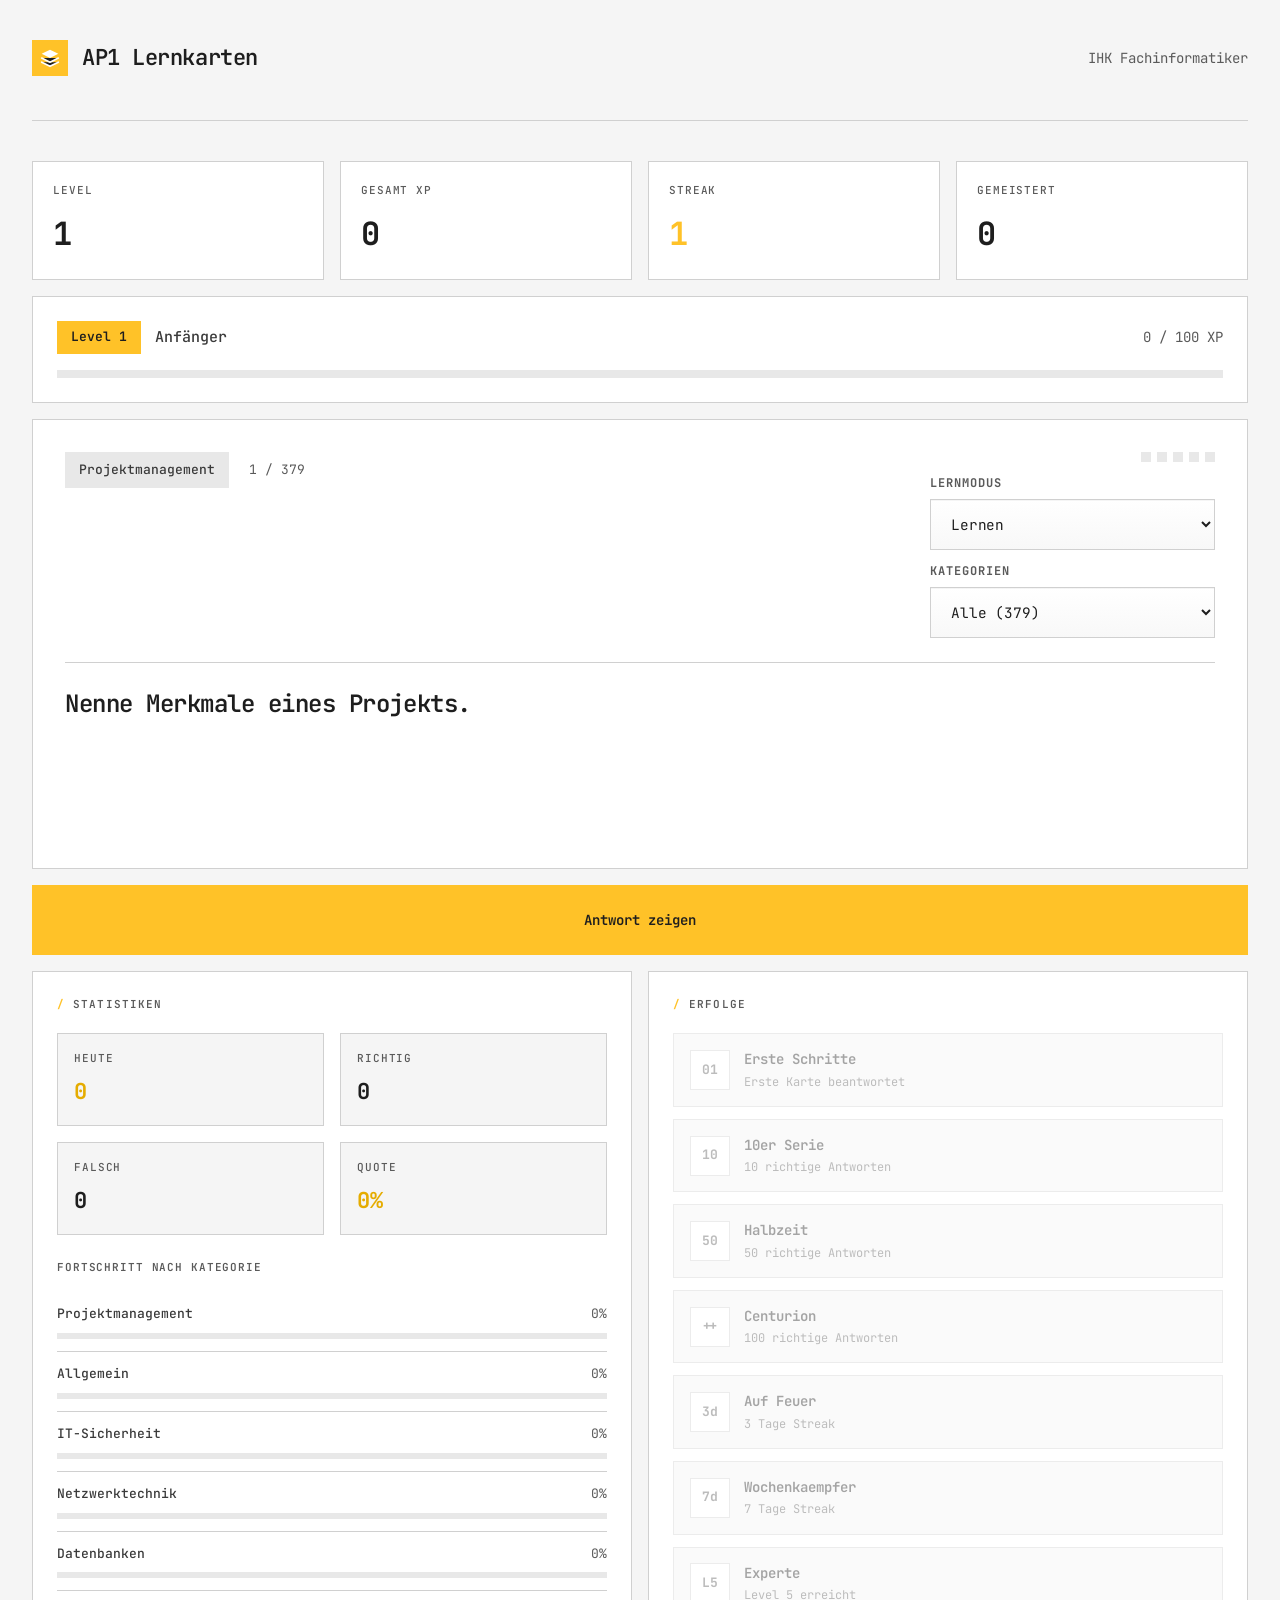
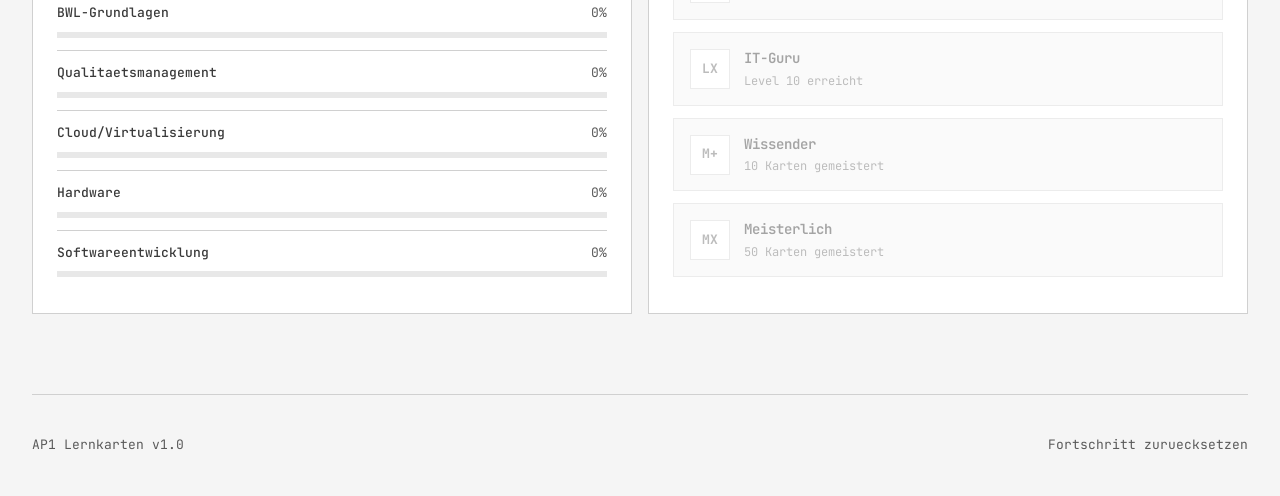
==== index.html @ 03be3001 "Update index.html" ====
<!DOCTYPE html>
<html lang="de">
<head>
    <meta charset="UTF-8">
    <meta name="viewport" content="width=device-width, initial-scale=1.0">
    <title>AP1 Lernkarten</title>
    <link rel="preconnect" href="https://fonts.googleapis.com">
    <link rel="preconnect" href="https://fonts.gstatic.com" crossorigin>
    <link href="https://fonts.googleapis.com/css2?family=Inter:wght@400;500;600;700&family=JetBrains+Mono:wght@400;500&display=swap" rel="stylesheet">
    <style>
        * {
            margin: 0;
            padding: 0;
            box-sizing: border-box;
        }

        :root {
            --accent: #ffc228;
            --accent-dark: #e5ac00;
            --bg-primary: #ffffff;
            --bg-secondary: #f5f5f5;
            --bg-tertiary: #e8e8e8;
            --bg-card: #ffffff;
            --border: #d0d0d0;
            --border-light: #e0e0e0;
            --text-primary: #1e1e1e;
            --text-secondary: #3a3a3a;
            --text-tertiary: #5a5a5a;
        }

        body {
            font-family: 'JetBrains Mono', monospace;
            background: var(--bg-secondary);
            color: var(--text-primary);
            min-height: 100vh;
            line-height: 1.6;
            -webkit-font-smoothing: antialiased;
        }

        .container {
            max-width: 1400px;
            margin: 0 auto;
            padding: 40px 32px;
        }

        /* Header */
        .header {
            margin-bottom: 40px;
            padding-bottom: 32px;
            border-bottom: 1px solid var(--border);
        }

        .header-top {
            display: flex;
            justify-content: space-between;
            align-items: center;
            margin-bottom: 12px;
        }

        .logo {
            display: flex;
            align-items: center;
            gap: 14px;
        }

        .logo-mark {
            width: 36px;
            height: 36px;
            background: var(--accent);
            border-radius: 0;
            display: flex;
            align-items: center;
            justify-content: center;
        }

        .logo-mark svg {
            width: 20px;
            height: 20px;
            fill: var(--text-primary);
        }

        .header h1 {
            font-size: 1.375rem;
            font-weight: 600;
            letter-spacing: -0.02em;
            color: var(--text-primary);
        }

        .header-sub {
            color: var(--text-tertiary);
            font-size: 0.875rem;
            font-family: 'JetBrains Mono', monospace;
        }

        /* Main Grid Layout */
        .main-grid {
          display: flex;
          flex-direction: column;
          gap: 16px;
          align-items: stretch;
        }

        /* Level Section - Full Width */
        .level-section-wrapper {
            width: 100%;
        }

        /* Card Focus Area */
        .card-focus-area {
            display: grid;
            grid-template-columns: 1fr;
            gap: 16px;
          align-items: stretch;
          grid-auto-rows: minmax(520px, 1fr);
        }

        .card-main {
          min-width: 0;
          height: 100%;
          max-height: 100%;
          overflow: hidden;
          gap: 16px;
          display: flex;
          flex-direction: column;
          align-items: stretch;
        }

        /* Bottom Section - Everything else */
        .bottom-section {
            display: grid;
            grid-template-columns: 1fr 1fr;
            gap: 16px;
          align-items: stretch;
        }

        .sidebar {
            display: flex;
            flex-direction: column;
          gap: 16px;
          min-height: 0;
        }

        .sidebar-right {
            display: flex;
            flex-direction: column;
          gap: 16px;
          min-height: 0;
        }

        /* Stats Bar */
        .stats-bar {
            display: grid;
            grid-template-columns: repeat(4, 1fr);
            gap: 16px;
            margin-bottom: 16px;
        }

        .stat-card {
            background: var(--bg-card);
            padding: 20px;
            border: 1px solid var(--border);
        }

        .stat-card .label {
            font-size: 0.6875rem;
            color: var(--text-tertiary);
            text-transform: uppercase;
            letter-spacing: 0.08em;
            margin-bottom: 8px;
            font-weight: 500;
        }

        .stat-card .value {
            font-size: 2rem;
            font-weight: 700;
            font-variant-numeric: tabular-nums;
            letter-spacing: -0.02em;
            color: var(--text-primary);
        }

        .stat-card.accent .value { color: var(--text-primary); }
        .stat-card.success .value { color: var(--text-primary); }
        .stat-card.warning .value { color: var(--accent); }

        /* Level Progress */
        .level-section {
            background: var(--bg-card);
            border: 1px solid var(--border);
            padding: 24px;
        }

        .level-header {
            display: flex;
            justify-content: space-between;
            align-items: center;
            margin-bottom: 16px;
        }

        .level-info {
            display: flex;
            align-items: center;
            gap: 14px;
        }

        .level-badge {
            background: var(--accent);
            padding: 6px 14px;
            font-size: 0.8125rem;
            font-weight: 600;
            color: var(--text-primary);
        }

        .level-title {
            color: var(--text-secondary);
            font-size: 0.9375rem;
            font-weight: 500;
        }

        .xp-text {
            color: var(--text-tertiary);
            font-size: 0.875rem;
            font-family: 'JetBrains Mono', monospace;
        }

        .progress-bar {
            height: 8px;
            background: var(--bg-tertiary);
            overflow: hidden;
        }

        .progress-fill {
            height: 100%;
            background: var(--accent);
            transition: width 0.4s cubic-bezier(0.4, 0, 0.2, 1);
        }

        /* Section Labels */
        .section-label {
            font-size: 0.6875rem;
            color: var(--text-tertiary);
            text-transform: uppercase;
            letter-spacing: 0.1em;
            margin-bottom: 16px;
            font-weight: 600;
            display: flex;
            align-items: center;
            gap: 8px;
        }

        .section-label::before {
            content: '/';
            color: var(--accent);
            font-weight: 700;
        }

        .filter-buttons {
            display: flex;
            flex-wrap: wrap;
            gap: 10px;
        }

        .filter-buttons.vertical {
            flex-direction: column;
            align-items: stretch;
        }

        .filter-buttons.vertical .filter-btn {
            width: 100%;
          justify-content: space-between;
          text-align: right;
        }

        .filter-btn {
            padding: 10px 16px;
            border: 1px solid var(--border);
            background: var(--bg-card);
            color: var(--text-secondary);
            cursor: pointer;
            font-size: 0.8125rem;
            font-family: inherit;
            font-weight: 500;
        }

        .filter-btn.active {
            background: var(--accent);
            border-color: var(--accent);
            color: var(--text-primary);
        }

        .filter-btn .count {
            color: var(--text-tertiary);
            margin-left: 8px;
            font-family: 'JetBrains Mono', monospace;
            font-size: 0.75rem;
        }

        .filter-btn.active .count {
            color: var(--text-primary);
        }

        .mode-btn {
            padding: 16px 20px;
            border: 1px solid var(--border);
            background: var(--bg-card);
            color: var(--text-secondary);
            cursor: pointer;
            font-family: inherit;
            text-align: left;
        }

        .mode-btn.active {
            border-color: var(--accent);
            border-width: 2px;
            background: var(--bg-card);
        }

        .mode-btn-label {
            font-size: 0.6875rem;
            color: var(--text-tertiary);
            text-transform: uppercase;
            letter-spacing: 0.08em;
            margin-bottom: 6px;
            font-weight: 500;
        }

        .mode-btn.active .mode-btn-label {
            color: var(--accent-dark);
        }

        .mode-btn-title {
            font-size: 1rem;
            font-weight: 600;
            color: var(--text-primary);
        } 

        /* Card Display */
        .card-container {
          margin-bottom: 0;
          flex: 1;
          min-height: 0;
          max-height: 100%;
          overflow: hidden;
          display: flex;
          flex-direction: column;
          align-self: stretch;
          width: 100%;
        }

        .flashcard {
            background: var(--bg-card);
            border: 1px solid var(--border);
            box-shadow: 0 8px 24px rgba(0, 0, 0, 0.04);
            padding: 32px;
          min-height: 0;
          height: clamp(400px, 50vh, 600px);
          overflow: hidden;
            position: relative;
            display: flex;
            flex-direction: column;
        }

        .card-header {
          display: flex;
          align-items: flex-start;
          gap: 16px;
          margin-bottom: 24px;
          padding-bottom: 24px;
          border-bottom: 1px solid var(--border);
          flex-shrink: 0;
          flex-wrap: wrap;
        }

        .card-header-right {
          display: flex;
          flex-direction: column;
          gap: 12px;
          margin-left: auto;
          align-items: flex-end;
        }

        .card-actions {
          display: flex;
          flex-direction: column;
          gap: 12px;
          width: min(300px, 100%);
        }

        .dropdown-group {
          display: flex;
          flex-direction: column;
          gap: 6px;
        }

        .dropdown-label {
          font-size: 0.75rem;
          letter-spacing: 0.08em;
          text-transform: uppercase;
          color: var(--text-tertiary);
          font-weight: 700;
        }

        .dropdown-select {
          padding: 14px 16px;
          border: 1px solid var(--border);
          background: linear-gradient(180deg, #ffffff 0%, #f8f8f8 100%);
          font-family: inherit;
          font-size: 0.9rem;
          color: var(--text-primary);
          border-radius: 0;
          cursor: pointer;
          letter-spacing: -0.01em;
          transition: border-color 0.15s ease, box-shadow 0.15s ease;
          box-shadow: inset 0 1px 0 rgba(0,0,0,0.04);
        }

        .dropdown-select:focus {
          outline: none;
          border-color: var(--accent);
          box-shadow: 0 0 0 2px rgba(255, 194, 40, 0.25);
        }

        .dropdown-select:hover {
          border-color: var(--accent);
        }

        .card-content {
            flex: 1;
            overflow-y: auto;
            min-height: 0;
        }

        .card-meta {
            display: flex;
            align-items: center;
            gap: 20px;
        }

        .card-category {
            background: var(--bg-tertiary);
            padding: 8px 14px;
            font-size: 0.8125rem;
            color: var(--text-secondary);
            font-weight: 500;
        }

        .card-number {
            color: var(--text-tertiary);
            font-size: 0.8125rem;
            font-family: 'JetBrains Mono', monospace;
        }

        .card-mastery {
            display: flex;
            gap: 6px;
        }

        .mastery-dot {
            width: 10px;
            height: 10px;
            background: var(--bg-tertiary);
        }

        .mastery-dot.filled {
            background: var(--accent);
        }

        .card-question {
            font-size: 1.5rem;
            font-weight: 600;
            margin-bottom: 24px;
            color: var(--text-primary);
            line-height: 1.4;
            letter-spacing: -0.02em;
        }

        .card-answer {
            display: none;
        }

        .card-answer.visible {
            display: block;
            animation: slideUp 0.3s cubic-bezier(0.4, 0, 0.2, 1);
        }

        @keyframes slideUp {
            from { opacity: 0; transform: translateY(16px); }
            to { opacity: 1; transform: translateY(0); }
        }

        .answer-section {
            margin-bottom: 28px;
        }

        .answer-title {
            font-size: 0.6875rem;
            color: var(--accent-dark);
            text-transform: uppercase;
            letter-spacing: 0.1em;
            margin-bottom: 20px;
            font-weight: 600;
        }

        .answer-list {
            list-style: none;
        }

        .answer-list li {
            padding: 14px 0;
            padding-left: 28px;
            position: relative;
            border-bottom: 1px solid var(--bg-tertiary);
            color: var(--text-secondary);
            font-size: 0.9375rem;
            line-height: 1.7;
        }

        .answer-list li:last-child {
            border-bottom: none;
        }

        .answer-list li::before {
            content: "";
            position: absolute;
            left: 0;
            top: 20px;
            width: 8px;
            height: 8px;
            background: var(--accent);
        }

        .hidden {
          display: none !important;
        }

        .notes-section {
            background: var(--bg-secondary);
            padding: 24px;
            margin-top: 28px;
            border-left: 4px solid var(--accent);
        }

        .notes-title {
            font-size: 0.6875rem;
            color: var(--text-tertiary);
            text-transform: uppercase;
            letter-spacing: 0.1em;
            margin-bottom: 10px;
            font-weight: 600;
        }

        .notes-text {
            font-size: 0.9375rem;
            line-height: 1.8;
            color: var(--text-secondary);
        }

        /* Control Buttons */
        .controls-row {
          display: grid;
          grid-template-columns: 1fr 1fr;
          gap: 16px;
          align-items: stretch;
          margin-top: 0px;
        }

        .controls {
            display: flex;
            gap: 16px;
        }

        .control-btn {
            padding: 16px 24px;
            border: 1px solid var(--border);
            cursor: pointer;
            font-size: 0.875rem;
            font-weight: 600;
            font-family: inherit;
            display: flex;
            align-items: center;
            justify-content: center;
            gap: 10px;
            flex: 1;
            min-width: 120px;
            min-height: 70px;
        }

        .btn-show {
            background: var(--accent);
            color: var(--text-primary);
            border-color: var(--accent);
        }

        .btn-wrong {
            background: var(--bg-card);
            color: var(--text-primary);
        }

        .btn-correct {
            background: var(--bg-card);
            color: var(--text-primary);
        }

        .btn-skip {
            background: var(--bg-card);
            color: var(--text-secondary);
        }

        .btn-hard {
            background: var(--bg-card);
            color: var(--text-primary);
        }

        .rating-buttons {
          display: none;
          gap: 16px;
          align-items: stretch;
        }

        .rating-buttons.visible {
          display: flex;
        }

        .controls-row .control-btn {
          min-width: 0;
          align-self: stretch;
        }

        #showControls {
          display: flex;
          align-items: stretch;
        }

        /* When only answer button is shown, span full width */
        #showControls:not(.has-skip) {
          grid-column: span 2;
        }

        #showControls.has-skip {
          grid-column: span 1;
        }

        #showControls.hidden {
            display: none;
        }

        /* Sidebar Sections */
        .sidebar-section {
            background: var(--bg-card);
            border: 1px solid var(--border);
            padding: 24px;
          flex: 1;
          display: flex;
          flex-direction: column;
        }

        .sidebar-title {
            font-size: 0.6875rem;
            color: var(--text-tertiary);
            text-transform: uppercase;
            letter-spacing: 0.1em;
            margin-bottom: 20px;
            font-weight: 600;
            display: flex;
            align-items: center;
            gap: 8px;
        }

        .sidebar-title::before {
            content: '/';
            color: var(--accent);
            font-weight: 700;
        }

        /* Keyboard Shortcuts */
        .shortcuts-list {
            display: flex;
            flex-direction: column;
            gap: 12px;
        }

        .shortcut {
            display: flex;
            align-items: center;
            gap: 12px;
            font-size: 0.8125rem;
            color: var(--text-secondary);
        }

        .key {
            background: var(--bg-tertiary);
            padding: 6px 12px;
            font-family: 'JetBrains Mono', monospace;
            font-size: 0.75rem;
            border: 1px solid var(--border);
            color: var(--text-primary);
            min-width: 48px;
            text-align: center;
            font-weight: 500;
        }

        /* Statistics Grid */
        .stats-grid {
            display: grid;
            grid-template-columns: repeat(2, 1fr);
            gap: 16px;
        }

        .stat-item {
            background: var(--bg-secondary);
            padding: 16px;
            border: 1px solid var(--border);
        }

        .stat-item-label {
            color: var(--text-tertiary);
            font-size: 0.6875rem;
            text-transform: uppercase;
            letter-spacing: 0.08em;
            margin-bottom: 6px;
            font-weight: 500;
        }

        .stat-item-value {
            font-size: 1.375rem;
            font-weight: 700;
            font-variant-numeric: tabular-nums;
            color: var(--text-primary);
        }

        .stat-item-value.green { color: var(--text-primary); }
        .stat-item-value.red { color: var(--text-primary); }
        .stat-item-value.blue { color: var(--accent-dark); }

        /* Category Progress */
        .category-progress {
            margin-top: 24px;
        }

        .category-progress-title {
            font-size: 0.6875rem;
            color: var(--text-tertiary);
            text-transform: uppercase;
            letter-spacing: 0.08em;
            margin-bottom: 16px;
            font-weight: 600;
        }

        .category-item {
            display: flex;
            flex-direction: column;
            gap: 8px;
            padding: 12px 0;
            border-bottom: 1px solid var(--border);
        }

        .category-item:last-child {
            border-bottom: none;
        }

        .category-item-header {
            display: flex;
            justify-content: space-between;
            align-items: center;
        }

        .category-name {
            font-size: 0.8125rem;
            color: var(--text-secondary);
            font-weight: 500;
        }

        .category-bar {
            height: 6px;
            background: var(--bg-tertiary);
            overflow: hidden;
        }

        .category-bar-fill {
            height: 100%;
            background: var(--accent);
            transition: width 0.4s ease;
        }

        .category-percent {
            font-size: 0.8125rem;
            color: var(--text-tertiary);
            font-family: 'JetBrains Mono', monospace;
        }

        /* Achievements */
        .achievements-grid {
            display: flex;
            flex-direction: column;
            gap: 12px;
        }

        .achievement {
            background: var(--bg-secondary);
            border: 1px solid var(--border);
            padding: 14px 16px;
            display: flex;
            align-items: center;
            gap: 14px;
        }

        .achievement.locked {
            opacity: 0.4;
        }

        .achievement-icon {
            width: 40px;
            height: 40px;
            background: var(--bg-card);
            display: flex;
            align-items: center;
            justify-content: center;
            font-size: 0.8125rem;
            font-weight: 700;
            color: var(--accent-dark);
            font-family: 'JetBrains Mono', monospace;
            border: 1px solid var(--border);
        }

        .achievement.locked .achievement-icon {
            color: var(--text-tertiary);
        }

        .achievement-info {
            flex: 1;
        }

        .achievement-name {
            font-size: 0.875rem;
            font-weight: 600;
            margin-bottom: 2px;
            color: var(--text-primary);
        }

        .achievement-desc {
            font-size: 0.75rem;
            color: var(--text-tertiary);
        }

        /* Toast Notification */
        .toast {
            position: fixed;
            bottom: 40px;
            left: 50%;
            transform: translateX(-50%) translateY(100px);
            background: var(--bg-card);
            border: 1px solid var(--border);
            color: var(--text-primary);
            padding: 18px 28px;
            font-weight: 500;
            font-size: 0.9375rem;
            opacity: 0;
            transition: all 0.3s cubic-bezier(0.4, 0, 0.2, 1);
            z-index: 1000;
        }

        .toast.show {
            transform: translateX(-50%) translateY(0);
            opacity: 1;
        }

        .toast.level-up {
            border-left: 4px solid var(--accent);
        }

        .toast.success {
            border-left: 4px solid var(--accent);
        }

        /* Footer */
        .footer {
            margin-top: 80px;
            padding-top: 40px;
            border-top: 1px solid var(--border);
            display: flex;
            justify-content: space-between;
            align-items: center;
        }

        .footer-text {
            font-size: 0.8125rem;
            color: var(--text-tertiary);
        }

        .footer-links {
            display: flex;
            gap: 32px;
        }

        .footer-link {
            font-size: 0.8125rem;
            color: var(--text-tertiary);
            text-decoration: none;
            cursor: pointer;
        }


        @media (max-width: 1024px) {
            .card-focus-area {
                grid-template-columns: 1fr;
            }

          .card-main {
            height: 100%;
            max-height: 100%;
            overflow: hidden;
          }

          .card-container {
            min-height: 0;
            height: 100%;
            width: 100%;
          }

            .controls-row {
                grid-template-columns: 1fr;
            }

            .controls {
                width: 100%;
            }

            #showControls:not(.has-skip),
            #showControls.has-skip {
              grid-column: span 1;
            }

            .card-header {
              flex-direction: column;
              align-items: flex-start;
            }

            .card-header-right {
              width: 100%;
              align-items: flex-start;
            }

            .card-actions {
              width: 100%;
            }

            .dropdown-select {
              width: 100%;
            }

            .bottom-section {
                grid-template-columns: 1fr;
            }

            .sidebar {
                display: grid;
                grid-template-columns: 1fr;
            }

            .sidebar-right {
                display: grid;
                grid-template-columns: 1fr;
            }
        }

        @media (max-width: 768px) {
            .container {
                padding: 16px 12px;
            }

            .header {
                margin-bottom: 16px;
                padding-bottom: 16px;
            }

            .header-top {
                flex-direction: column;
                align-items: flex-start;
                gap: 8px;
            }

            .stats-bar {
                grid-template-columns: repeat(2, 1fr);
                gap: 8px;
                margin-bottom: 8px;
            }

            .stat-card {
                padding: 12px;
            }

            .stat-card .value {
                font-size: 1.5rem;
            }

            .level-section {
                padding: 16px;
            }

            .flashcard {
                padding: 16px;
                height: 60vh;
                min-height: 300px;
            }

            .card-header {
                margin-bottom: 12px;
                padding-bottom: 12px;
                gap: 8px;
            }

            .card-meta {
                gap: 10px;
            }

            .card-category {
                padding: 6px 10px;
                font-size: 0.75rem;
            }

            .dropdown-group {
                gap: 4px;
            }

            .dropdown-label {
                font-size: 0.65rem;
            }

            .dropdown-select {
                padding: 8px 10px;
                font-size: 0.8rem;
            }

            .card-question {
                font-size: 1.1rem;
                margin-bottom: 16px;
            }

            .control-btn {
                padding: 14px 12px;
                font-size: 0.75rem;
                min-height: 56px;
            }

            .rating-buttons.visible {
                display: grid;
                grid-template-columns: repeat(3, 1fr);
            }

            .bottom-section {
                gap: 12px;
            }

            .sidebar-section {
                padding: 16px;
            }
        }

    </style>
</head>
<body>
    <div class="container">
        <!-- Header -->
        <div class="header">
            <div class="header-top">
                <div class="logo">
                    <div class="logo-mark">
                        <svg viewBox="0 0 24 24" fill="none" xmlns="http://www.w3.org/2000/svg">
                            <path d="M12 2L2 7L12 12L22 7L12 2Z" fill="white"/>
                            <path d="M2 17L12 22L22 17" stroke="white" stroke-width="2" stroke-linecap="round" stroke-linejoin="round"/>
                            <path d="M2 12L12 17L22 12" stroke="white" stroke-width="2" stroke-linecap="round" stroke-linejoin="round"/>
                        </svg>
                    </div>
                    <h1>AP1 Lernkarten</h1>
                </div>
                <div class="header-sub">IHK Fachinformatiker</div>
            </div>
        </div>

        <!-- Stats Bar -->
        <div class="stats-bar">
            <div class="stat-card accent">
                <div class="label">Level</div>
                <div class="value" id="level">1</div>
            </div>
            <div class="stat-card">
                <div class="label">Gesamt XP</div>
                <div class="value" id="totalXP">0</div>
            </div>
            <div class="stat-card warning">
                <div class="label">Streak</div>
                <div class="value" id="streak">0</div>
            </div>
            <div class="stat-card success">
                <div class="label">Gemeistert</div>
                <div class="value" id="mastered">0</div>
            </div>
        </div>

        <!-- Main Grid -->
        <div class="main-grid">
            <!-- Level Progress - Full Width -->
            <div class="level-section-wrapper">
                <div class="level-section">
                    <div class="level-header">
                        <div class="level-info">
                            <span class="level-badge">Level <span id="currentLevel">1</span></span>
                            <span class="level-title" id="levelTitle">Anfaenger</span>
                        </div>
                        <div class="xp-text"><span id="currentXP">0</span> / <span id="nextLevelXP">100</span> XP</div>
                    </div>
                    <div class="progress-bar">
                        <div class="progress-fill" id="levelProgress" style="width: 0%"></div>
                    </div>
                </div>
            </div>

            <!-- Card Focus Area - Flashcard and Categories side by side -->
            <div class="card-focus-area">
                <!-- Card Main Area -->
                <div class="card-main">
                    <!-- Card Container -->
                    <div class="card-container" id="cardContainer">
                        <div class="flashcard" id="flashcard">
                          <div class="card-header">
                            <div class="card-meta">
                              <span class="card-category" id="cardCategory">Kategorie</span>
                              <span class="card-number" id="cardNumber">1 / 100</span>
                            </div>
                            <div class="card-header-right">
                              <div class="card-mastery" id="cardMastery">
                                <div class="mastery-dot"></div>
                                <div class="mastery-dot"></div>
                                <div class="mastery-dot"></div>
                                <div class="mastery-dot"></div>
                                <div class="mastery-dot"></div>
                              </div>
                              <div class="card-actions">
                                <div class="dropdown-group">
                                  <label for="modeSelect" class="dropdown-label">Lernmodus</label>
                                  <select id="modeSelect" class="dropdown-select" onchange="setMode(this.value)">
                                    <option value="learn">Lernen</option>
                                    <option value="quiz">Abfrage</option>
                                    <option value="weak">Schwaechen</option>
                                  </select>
                                </div>
                                <div class="dropdown-group">
                                  <label for="categorySelect" class="dropdown-label">Kategorien</label>
                                  <select id="categorySelect" class="dropdown-select" onchange="setCategoryFilter(this.value)">
                                    <option value="alle">Alle Kategorien</option>
                                  </select>
                                </div>
                              </div>
                            </div>
                          </div>
                            
                            <!-- Scrollable Content Area -->
                            <div class="card-content">
                                <div class="card-question" id="cardQuestion">
                                    Lade Karten...
                                </div>

                                <div class="card-answer" id="cardAnswer">
                                    <div class="answer-section">
                                        <div class="answer-title">Hauptpunkte</div>
                                        <ul class="answer-list" id="answerList">
                                        </ul>
                                    </div>
                                    <div class="notes-section">
                                        <div class="notes-title">Hinweise</div>
                                        <div class="notes-text" id="notesText"></div>
                                    </div>
                                </div>
                            </div>
                        </div>
                    </div>

                    <!-- Controls Row - All buttons in one line -->
                    <div class="controls-row">
                        <!-- Show/Skip Controls -->
                        <div class="controls" id="showControls">
                          <button class="control-btn btn-show" id="answerButton" onclick="showAnswer()">
                            Antwort zeigen
                          </button>
                          <button class="control-btn btn-skip hidden" id="skipButton" onclick="skipCard()">
                            Ueberspringen
                          </button>
                        </div>

                        <!-- Rating Controls (hidden initially) -->
                        <div class="controls rating-buttons" id="ratingControls">
                          <button class="control-btn btn-wrong" onclick="rateCard(0)">
                            Falsch beantwortet
                          </button>
                          <button class="control-btn btn-hard" onclick="rateCard(1)">
                            Schwere Frage
                          </button>
                          <button class="control-btn btn-correct" onclick="rateCard(2)">
                            Richtig beantwortet
                          </button>
                        </div>

                    </div>
                </div>

            </div>

            <!-- Bottom Section - Stats and Achievements -->
            <div class="bottom-section">
                <!-- Sidebar - Statistics -->
                <div class="sidebar">
                    <div class="sidebar-section">
                        <div class="sidebar-title">Statistiken</div>
                        <div class="stats-grid">
                            <div class="stat-item">
                                <div class="stat-item-label">Heute</div>
                                <div class="stat-item-value blue" id="todayCount">0</div>
                            </div>
                            <div class="stat-item">
                                <div class="stat-item-label">Richtig</div>
                                <div class="stat-item-value green" id="correctCount">0</div>
                            </div>
                            <div class="stat-item">
                                <div class="stat-item-label">Falsch</div>
                                <div class="stat-item-value red" id="wrongCount">0</div>
                            </div>
                            <div class="stat-item">
                                <div class="stat-item-label">Quote</div>
                                <div class="stat-item-value blue" id="successRate">0%</div>
                            </div>
                        </div>
                        <div class="category-progress" id="categoryProgress">
                            <!-- Dynamisch befuellt -->
                        </div>
                    </div>
                </div>

                <!-- Right Sidebar - Achievements -->
                <div class="sidebar-right">
                    <div class="sidebar-section">
                        <div class="sidebar-title">Erfolge</div>
                        <div class="achievements-grid" id="achievements">
                            <!-- Dynamisch befuellt -->
                        </div>
                    </div>
                </div>
            </div>
        </div>

        <!-- Footer -->
        <div class="footer">
            <div class="footer-text">AP1 Lernkarten v1.0</div>
            <div class="footer-links">
                <span class="footer-link" onclick="resetProgress()">Fortschritt zuruecksetzen</span>
            </div>
        </div>
    </div>

    <!-- Toast Notification -->
    <div class="toast" id="toast"></div>

    <script>
        // State
        let cards = [];
        let filteredCards = [];
        let currentIndex = 0;
        let currentMode = 'learn';
        let answerShown = false;
        let activeFilters = new Set(['alle']);

        // Progress State (wird aus localStorage geladen)
        let progress = {
            xp: 0,
            level: 1,
            streak: 0,
            lastStudyDate: null,
            todayCount: 0,
            correctCount: 0,
            wrongCount: 0,
            cardProgress: {}, // cardId -> {mastery: 0-5, lastSeen: date, correct: 0, wrong: 0}
            achievements: []
        };

        // Level Thresholds
        const levels = [
            { level: 1, xp: 0, title: 'Anfänger' },
            { level: 2, xp: 100, title: 'Lehrling' },
            { level: 3, xp: 250, title: 'Geselle' },
            { level: 4, xp: 500, title: 'Fortgeschritten' },
            { level: 5, xp: 800, title: 'Experte' },
            { level: 6, xp: 1200, title: 'Meister' },
            { level: 7, xp: 1700, title: 'Großmeister' },
            { level: 8, xp: 2300, title: 'Champion' },
            { level: 9, xp: 3000, title: 'Legende' },
            { level: 10, xp: 4000, title: 'IT-Guru' }
        ];

        // Achievements
        const achievementDefs = [
            { id: 'first_card', icon: '01', name: 'Erste Schritte', desc: 'Erste Karte beantwortet', condition: p => p.correctCount + p.wrongCount >= 1 },
            { id: 'ten_correct', icon: '10', name: '10er Serie', desc: '10 richtige Antworten', condition: p => p.correctCount >= 10 },
            { id: 'fifty_correct', icon: '50', name: 'Halbzeit', desc: '50 richtige Antworten', condition: p => p.correctCount >= 50 },
            { id: 'hundred_correct', icon: '++', name: 'Centurion', desc: '100 richtige Antworten', condition: p => p.correctCount >= 100 },
            { id: 'streak_3', icon: '3d', name: 'Auf Feuer', desc: '3 Tage Streak', condition: p => p.streak >= 3 },
            { id: 'streak_7', icon: '7d', name: 'Wochenkaempfer', desc: '7 Tage Streak', condition: p => p.streak >= 7 },
            { id: 'level_5', icon: 'L5', name: 'Experte', desc: 'Level 5 erreicht', condition: p => p.level >= 5 },
            { id: 'level_10', icon: 'LX', name: 'IT-Guru', desc: 'Level 10 erreicht', condition: p => p.level >= 10 },
            { id: 'mastered_10', icon: 'M+', name: 'Wissender', desc: '10 Karten gemeistert', condition: p => Object.values(p.cardProgress).filter(c => c.mastery >= 5).length >= 10 },
            { id: 'mastered_50', icon: 'MX', name: 'Meisterlich', desc: '50 Karten gemeistert', condition: p => Object.values(p.cardProgress).filter(c => c.mastery >= 5).length >= 50 }
        ];

        // Embedded card data (for standalone offline use)
        const EMBEDDED_CARDS = [
  {
    "id": 1,
    "titel": "Nenne Merkmale eines Projekts.",
    "hauptpunkte": [
      "Einmaligkeit: Keine regelmäßige Routine.",
      "Zielorientierung: Ein fest definiertes Ergebnis wird verfolgt.",
      "Zeitliche Befristung: Fester Start- und Endzeitpunkt.",
      "Begrenzte Ressourcen: Budget, Personal und Zeit sind limitiert."
    ],
    "sprechernotizen": "Ein Projekt ist in der Betriebswirtschaft klar von „Prozessen“ abgegrenzt. Während ein Prozess (wie die tägliche Datensicherung) immer gleich abläuft, ist ein Projekt ein einmaliges Vorhaben. Wichtig für die Prüfung ist zudem das Merkmal der Interdisziplinarität – oft arbeiten Fachleute aus verschiedenen Abteilungen zusammen. Da Projekte Neuland betreten, sind sie immer risikobehaftet; man weiß zu Beginn nie zu 100 %, ob alles wie geplant klappt.",
    "kategorie": "Projektmanagement"
  },
  {
    "id": 2,
    "titel": "Mit welchen Werkzeugen kann man ein Projekt planen und überwachen?",
    "hauptpunkte": [
      "Projektstrukturplan (PSP): Gliederung aller Aufgaben.",
      "Netzplan: Darstellung zeitlicher Abhängigkeiten.",
      "Gantt-Diagramm: Visualisierung auf einer Zeitachse."
    ],
    "sprechernotizen": "Um ein Projekt im Griff zu behalten, nutzt man verschiedene grafische Werkzeuge. Der Projektstrukturplan ist dabei das Fundament – er zeigt, was alles zu tun ist, indem er das Gesamtprojekt in kleine Arbeitspakete zerlegt. Der Netzplan und das Gantt-Diagramm helfen uns dann dabei zu planen, wann und in welcher Reihenfolge diese Pakete abgearbeitet werden müssen.",
    "kategorie": "Projektmanagement"
  },
  {
    "id": 3,
    "titel": "Was ist ein Netzplan im Projektmanagement?",
    "hauptpunkte": [
      "Terminplanung: Grafische Darstellung der Vorgangsdauer.",
      "Logische Abhängigkeiten: Zeigt, welche Aufgabe auf welcher aufbaut.",
      "Pufferzeiten & Kritischer Pfad: Markierung zeitlicher Spielräume."
    ],
    "sprechernotizen": "Der Netzplan ist ein mächtiges Instrument zur Zeitplanung. Er besteht aus Rechtecken (Vorgängen) und Pfeilen, die die logische Abfolge darstellen. Das Ziel ist es, den gesamten Projektablauf als „Pfad“ zu visualisieren. Besonders wichtig sind hier die Pufferzeiten: Sie verraten uns, wie lange sich eine einzelne Aufgabe verzögern darf, ohne dass das gesamte Projektende nach hinten rutscht.",
    "kategorie": "Projektmanagement"
  },
  {
    "id": 4,
    "titel": "Was ist ein Gantt-Diagramm?",
    "hauptpunkte": [
      "Zeitachsen-Darstellung: Horizontale Balken zeigen die Dauer.",
      "Übersichtlichkeit: Ideal für kleine bis mittlere Projekte.",
      "Abhängigkeiten: Werden durch Pfeile zwischen Balken verdeutlicht."
    ],
    "sprechernotizen": "Das Gantt-Diagramm ist der Klassiker in der Projektleitung. Oben steht die Zeitachse, links die Aktivitäten. Jede Aktivität wird als Balken eingezeichnet. Man sieht sofort: „Aha, diese zwei Aufgaben laufen gleichzeitig (überlappend)“. Der große Vorteil ist die Einfachheit, aber Achtung: Bei hunderten Aufgaben wird es schnell unübersichtlich.",
    "kategorie": "Projektmanagement"
  },
  {
    "id": 5,
    "titel": "Was versteht man unter dem Top-Down-Ansatz beim Projektstrukturplan?",
    "hauptpunkte": [
      "Vom Ganzen zum Detail: Schrittweise Zerlegung.",
      "Struktur: Gesamtprojekt → Teilaufgaben → Arbeitspakete.",
      "Anwendung: Bei bekannten Projekten mit Erfahrungswerten."
    ],
    "sprechernotizen": "„Top-Down“ bedeutet „von oben nach unten“. Man startet mit dem großen Ziel (dem Gesamtprojekt) und bricht es immer weiter herunter, bis man bei den kleinsten Einheiten, den Arbeitspaketen, ankommt. Diesen Ansatz wählt man immer dann, wenn man schon früher ähnliche Projekte gemacht hat und genau weiß, welche groben Brocken auf einen zukommen.",
    "kategorie": "Projektmanagement"
  },
  {
    "id": 6,
    "titel": "Was versteht man unter dem Begriff Bottom-Up-Ansatz beim",
    "hauptpunkte": [
      "Vom Detail zum Ganzen: Sammeln von Teilproblemen.",
      "Synthese: Aufbau einer Baumstruktur aus Einzelteilen.",
      "Innovation: Ideal für völlig neue, innovative Lösungen."
    ],
    "sprechernotizen": "„Bottom-Up“ ist das Gegenteil: „von unten nach oben“. Man fängt bei den kleinen Details an, die man bereits kennt oder gelöst hat, und setzt daraus das große Ganze zusammen. Das ist besonders nützlich bei innovativen Projekten, wo man noch gar nicht genau weiß, wie das Endergebnis im Detail aussehen wird. Man prüft am Ende, ob alle gesammelten Teilaufgaben zusammen wirklich das Projekt ergeben.",
    "kategorie": "Projektmanagement"
  },
  {
    "id": 7,
    "titel": "Was versteht man unter dem 4-Phasen-Modell beim Projektmanagement?",
    "hauptpunkte": [
      "Projektdefinition",
      "Projektplanung",
      "Projektdurchführung und Controlling",
      "Projektabschluss"
    ],
    "sprechernotizen": "Dieses Modell strukturiert den Lebenszyklus eines Projekts. Zuerst wird geklärt, was wir überhaupt machen (Definition). Dann wird detailgenau geplant (Planung). In der dritten Phase wird gearbeitet und ständig kontrolliert, ob Zeit und Kosten noch stimmen (Controlling). Am Ende wird das Projekt offiziell übergeben und reflektiert (Abschluss). Als Alternative gibt es oft ein 5-Phasen-Modell, das die Initiierung als allerersten Schritt ergänzt.",
    "kategorie": "Projektmanagement"
  },
  {
    "id": 8,
    "titel": "Was bezeichnet man als kritischen Pfad beim Netzplan?",
    "hauptpunkte": [
      "Gesamtpuffer = Null: Kein zeitlicher Spielraum.",
      "Zeitbestimmend: Definiert die minimale Gesamtdauer.",
      "Risikofaktor: Jede Verzögerung hier verschiebt das Projektende."
    ],
    "sprechernotizen": "Der Kritische Pfad ist die wichtigste Linie in deinem Netzplan. Er besteht aus allen Vorgängen, die keinen Puffer haben (Puffer = 0). Wenn ein Mitarbeiter an einer Aufgabe auf diesem Pfad nur einen Tag länger braucht, ist das ganze Projekt sofort einen Tag zu spät. Als Projektleiter musst du diesen Pfad extrem scharf überwachen.",
    "kategorie": "Projektmanagement"
  },
  {
    "id": 9,
    "titel": "Bitte ergänze die fehlenden Elemente und Bezeichnungen eines",
    "hauptpunkte": [
      "Oben: Nummer | Vorgangsname.",
      "Mitte: Dauer | GP (Gesamtpuffer) | FP (Freier Puffer).",
      "Unten: Früheste/Späteste Zeitpunkte (FAZ, FEZ, SAZ, SEZ)."
    ],
    "sprechernotizen": "Ein einzelner Kasten im Netzplan heißt „Vorgangsknoten“. In der Mitte stehen die Pufferzeiten: Der GP (Gesamtpuffer) gibt an, wie viel Luft man hat, ohne das Projektende zu gefährden. Der FP (freie Puffer) zeigt, wie viel man schieben kann, ohne den nächsten Vorgang zu behindern. Die Ecken werden für die Termine genutzt: FAZ (Frühester Anfangszeitpunkt) und FEZ (Frühester Endzeitpunkt) werden vorwärts gerechnet, SAZ und SEZ rückwärts.",
    "kategorie": "Projektmanagement"
  },
  {
    "id": 10,
    "titel": "Was versteht man unter Forming, Storming, Norming und Performing im",
    "hauptpunkte": [
      "Forming: Orientierung, Kennenlernen, Rollen unklar.",
      "Storming: Konflikte, Machtkämpfe, Ziele werden klarer.",
      "Norming: Organisation, Regeln, Wir-Gefühl entsteht.",
      "Performing: Hochleistung, Effizienz, Selbstorganisation."
    ],
    "sprechernotizen": "Jedes neue Team durchläuft diese vier Stufen. Zuerst ist man höflich und unsicher (Forming). Dann knallt es oft, weil jeder seine Position sucht (Storming). Danach einigt man sich auf Spielregeln und Strukturen (Norming). Erst wenn das alles geklärt ist, erreicht das Team die Performing-Phase, in der es wirklich kreativ und effizient arbeitet. Ein guter Projektleiter muss in der Storming-Phase oft als Schlichter eingreifen.",
    "kategorie": "Projektmanagement"
  },
  {
    "id": 11,
    "titel": "Was bezeichnet man als Kick-Off-Meeting?",
    "hauptpunkte": [
      "Offizieller Start: Findet nach der Planung und vor der Durchführung",
      "Teilnehmer: Das gesamte Projektteam sowie wichtige Stakeholder.",
      "DIN-Norm: Definiert nach DIN-69901-5.",
      "Ziel: Gemeinsames Verständnis und Motivation für den Projektstart."
    ],
    "sprechernotizen": "Das Kick-Off-Meeting ist der „offizielle Startschuss“ eines Projekts. Laut den Quellen findet es genau an der Schnittstelle statt, wenn die theoretische Planung abgeschlossen ist und die praktische Arbeit beginnt. Es ist psychologisch extrem wichtig: Alle Beteiligten – vom Entwickler bis zum Auftraggeber – kommen zusammen, um sicherzustellen, dass jeder die Ziele und seine Rolle kennt. Es dient dazu, Transparenz zu schaffen und das Team auf ein gemeinsames Ziel einzuschwören.",
    "kategorie": "Projektmanagement"
  },
  {
    "id": 12,
    "titel": "Was versteht man unter einer Meilenstein-Planung?",
    "hauptpunkte": [
      "Grobe Terminplanung: Strukturierung des gesamten Projekts.",
      "Ereignisse transparent machen: Markierung wesentlicher Etappenziele.",
      "Sichtbarkeit von Verzögerungen: Auswirkungen auf Folgetermine werden",
      "Motivation: Erreichen von Zwischenzielen spornt das Team an."
    ],
    "sprechernotizen": "Meilensteine sind wie „Checkpoints“ in einem Videospiel. In der Planung sind sie Ereignisse von besonderer Bedeutung, die keine eigene Dauer haben, sondern einen erreichten Zustand markieren. Sie helfen dir als Projektleiter dabei, den Fortschritt zu bewerten: Haben wir das Design-Paket pünktlich abgeschlossen?. Wenn ein Meilenstein gerissen wird, sieht man sofort, welche anderen Termine dadurch gefährdet sind. Zudem dienen sie der Leistungsfortschrittsorientierung, um dem Auftraggeber zu zeigen, dass das Projekt vorankommt.",
    "kategorie": "Projektmanagement"
  },
  {
    "id": 13,
    "titel": "Welche Vorgehensmodelle solltest du im Projektmanagement,",
    "hauptpunkte": [
      "Klassische Modelle: Wasserfallmodell, V-Modell, Spiralmodell.",
      "Agile Modelle: Scrum, Kanban, Extreme Programming.",
      "Hybrid/Spezial: Inkrementelles Vorgehensmodell."
    ],
    "sprechernotizen": "In der IT-Welt unterscheidet man grundlegend zwischen zwei Philosophien. Die klassischen Modelle wie das Wasserfall- oder V-Modell setzen auf eine strikte, sequentielle Abfolge von Phasen. Das bietet viel Sicherheit in der Planung, ist aber unflexibel. Die agilen Modelle wie Scrum oder Kanban reagieren hingegen flexibel auf Änderungen und arbeiten in kurzen Zyklen. Für die Prüfung musst du diese Begriffe sicher zuordnen können, da sie das Grundgerüst für die Durchführung von Arbeitsaufgaben bilden.",
    "kategorie": "Projektmanagement"
  },
  {
    "id": 14,
    "titel": "Wähle anhand der Darstellung den kritischen Pfad aus.",
    "hauptpunkte": [
      "Definition: Der Pfad, der keine Gesamtpufferzeiten enthält.",
      "Identifikation: Suche den Weg durch das Netz, bei dem die Dauer am",
      "Ergebnis im Beispiel: Der Pfad über die Vorgänge A → C → E → F.",
      "Gefahrenpotential: Jede Verzögerung hier gefährdet das Gesamtprojekt."
    ],
    "sprechernotizen": "Schauen wir uns das Beispiel in den Quellen an: Wir haben zwei Wege von Anfang bis Ende. Weg 1 (A-B-D-F) dauert 10 + 15 + 10 + 10 = 45 Zeiteinheiten. Weg 2 (A-C-E-F) dauert 10 + 20 + 10 + 10 = 50 Zeiteinheiten. Da Weg 2 länger dauert und die Pufferzeiten dort Null sind, ist dies der Kritische Pfad. Als Planer musst du wissen: Wenn Vorgang C auch nur eine Stunde länger dauert, verschiebt sich das Projektende von 50 auf 51.",
    "kategorie": "Projektmanagement"
  },
  {
    "id": 15,
    "titel": "Erläutere die Vor- und Nachteile des Wasserfallmodells.",
    "hauptpunkte": [
      "Vorteile: Klare Abfolge, einfache Planung/Kontrolle, leichte",
      "Nachteil Unflexibilität: Keine Iterationen (Schleifen) vorgesehen.",
      "Nachteil Risiko: Spätes Erkennen von Fehlern in den Anforderungen.",
      "Eignung: Nur wenn Anforderungen zu Beginn zu 100 % feststehen."
    ],
    "sprechernotizen": "Das Wasserfallmodell ist das Urgestein der Vorgehensmodelle. Es ist super übersichtlich, weil eine Phase nach der anderen kommt. Aber es hat eine große Schwäche: Die Realität ist oft komplizierter. Wenn der Kunde erst am Ende merkt, dass er eigentlich etwas anderes wollte, ist es beim Wasserfallmodell oft zu spät oder extrem teuer, zurückzugehen. In den Quellen wird betont, dass es schwierig ist, bei großen Projekten bereits zu Beginn alles im Detail festzulegen.",
    "kategorie": "Projektmanagement"
  },
  {
    "id": 16,
    "titel": "Was sind Bestandteile einer Risikoanalyse?",
    "hauptpunkte": [
      "Risikobeurteilung: Identifikation und Bewertung von Gefahren.",
      "Risikokommunikation: Austausch über Risiken mit Beteiligten.",
      "Risikoklassifizierung: Einordnung (z. B. nach",
      "Risikoprävention: Maßnahmen zur Vermeidung oder Minimierung."
    ],
    "sprechernotizen": "Risikomanagement bedeutet, nicht vom Pech überrascht zu werden. Die Risikoanalyse ist dabei der Prozess, bei dem wir erstens überlegen, was schiefgehen kann (Beurteilung), zweitens darüber sprechen (Kommunikation), drittens die Wichtigkeit festlegen (Klassifizierung) und viertens Gegenmaßnahmen planen (Prävention). Das wird laut den Quellen in fast allen Bereichen angewandt, von der Produktentwicklung bis zum Arbeitsschutz.",
    "kategorie": "Allgemein"
  },
  {
    "id": 17,
    "titel": "Was versteht man unter dem Begriff Stakeholder?",
    "hauptpunkte": [
      "Anspruchsgruppen: Interne und externe Personen/Gruppen mit Interessen.",
      "Bedeutung: „Stake“ = Einsatz/Anspruch; „Holder“ = Besitzer.",
      "Beispiele: Kunden, Mitarbeiter, Eigentümer, Lieferanten.",
      "Einfluss: Sie können den Verlauf oder das Ergebnis eines Projekts"
    ],
    "sprechernotizen": "Ein Stakeholder ist jeder, der ein berechtigtes Interesse am Projekt hat. Das sind nicht nur die Leute, die direkt mitarbeiten. Ein verärgertem Nachbar einer Baustelle ist genauso ein Stakeholder wie der Chef der IT-Abteilung. Für den Projekterfolg ist es wichtig, diese Leute frühzeitig zu identifizieren und ihre Erwartungen zu managen, damit sie das Projekt unterstützen statt es zu blockieren.",
    "kategorie": "Projektmanagement"
  },
  {
    "id": 18,
    "titel": "Welches sind die Hauptziele der Datensicherheit?",
    "hauptpunkte": [
      "Vertraulichkeit: Zugriff nur für Befugte.",
      "Integrität: Daten müssen korrekt, unverändert und verlässlich sein.",
      "Verfügbarkeit: Systeme und Daten müssen jederzeit erreichbar sein."
    ],
    "sprechernotizen": "Diese drei Begriffe bilden das Fundament der IT- Sicherheit. Vertraulichkeit bedeutet: „Niemand darf mitlesen, der es nicht darf“. Integrität bedeutet: „Die Daten wurden auf dem Weg nicht manipuliert“. Verfügbarkeit bedeutet: „Wenn ich die Daten brauche, muss der Server auch laufen“. In der Prüfung werden diese Ziele oft im Zusammenhang mit technischen Maßnahmen abgefragt.",
    "kategorie": "IT-Sicherheit"
  },
  {
    "id": 19,
    "titel": "Wie errechnet sich der Gewinn eines Unternehmens?",
    "hauptpunkte": [
      "Formel: Gewinn = Erlös – Kosten.",
      "Erlöse: Alle Einnahmen aus Verkäufen/Dienstleistungen.",
      "Kosten: Summe aus fixen Kosten (Miete) und variablen Kosten (Rohstoffe).",
      "Ziel: Positiver Wert bedeutet Erfolg; negativer Wert bedeutet Verlust."
    ],
    "sprechernotizen": "Diese einfache Formel ist die Basis für jedes kaufmännische Handeln. Um den Gewinn zu steigern, kann ein Unternehmen entweder die Erlöse erhöhen (mehr verkaufen oder Preise anheben) oder die Kosten senken. Zu den Kosten zählen dabei nicht nur das Material, sondern auch die Personalkosten und Mietkosten. Nur wer seinen Gewinn kennt, kann die Wirtschaftlichkeit seines Projekts beurteilen.",
    "kategorie": "Projektmanagement"
  },
  {
    "id": 20,
    "titel": "Was versteht man unter einer Machbarkeitsanalyse?",
    "hauptpunkte": [
      "Erweiterte Prüfung: Nutzt Tests, Simulationen und Expertenmeinungen.",
      "Zeitpunkt: Wird durchgeführt, wenn hohe Risiken oder Unsicherheiten",
      "Kernsäulen: Organisatorisch, wirtschaftlich, technisch, rechtlich,",
      "Ressourcenprüfung: Sind genug Menschen, Material und Maschinen"
    ],
    "sprechernotizen": "Die Machbarkeitsanalyse ist der „Realitätscheck“ für eine Projektidee. Bevor man Millionen investiert, prüft man: Haben wir die Technik überhaupt? (technisch) Dürfen wir das rechtlich? (rechtlich) Haben wir genug Zeit dafür? (zeitlich). Ein wichtiger Teil ist auch die wirtschaftliche Machbarkeit – also ob sich das Ganze am Ende finanziell lohnt. Wenn die Analyse negativ ausfällt, wird das Projekt meist gestoppt, um unkalkulierbare Risiken zu vermeiden.",
    "kategorie": "Projektmanagement"
  },
  {
    "id": 21,
    "titel": "Was sind Ziele einer Machbarkeitsanalyse?",
    "hauptpunkte": [
      "Technische Machbarkeit: Ist das Projekt technisch umsetzbar?",
      "Wirtschaftlichkeit: Wie sieht das Budget und die Finanzierung aus?",
      "Rechtliche Prüfung: Sind Lizenzen oder Patente betroffen?",
      "Ressourcen & Zeit: Stehen Material, Personal und Zeit zur Verfügung?"
    ],
    "sprechernotizen": "Die Machbarkeitsanalyse dient dazu, das Risiko eines Scheiterns zu minimieren, bevor große Summen investiert werden. Wir prüfen hierbei systematisch verschiedene Säulen: Organisatorisch (Können wir das intern stemmen?), Wirtschaftlich (Lohnt es sich?), Technisch (Haben wir das Know-how?), Rechtlich (Gibt es Hürden?) und Zeitlich (Schaffen wir die Deadline?). Oft werden hierfür Expertisen eingeholt oder Pilot-Tests und Simulationen durchgeführt, um verlässliche Daten zu erhalten.",
    "kategorie": "Projektmanagement"
  },
  {
    "id": 22,
    "titel": "Wie berechnet sich der Deckungsbeitrag bei Unternehmen?",
    "hauptpunkte": [
      "Formel: Deckungsbeitrag = Erlös – variable Kosten.",
      "Zweck: Betrag, der zur Deckung der Fixkosten zur Verfügung steht.",
      "Teilkostenrechnung: Analyse der Rentabilität einzelner Produkte."
    ],
    "sprechernotizen": "Der Deckungsbeitrag (DB) ist eine zentrale Kennzahl in der Betriebswirtschaft. Er zeigt uns nicht den Endgewinn, sondern wie viel Geld ein verkauftes Produkt „übrig lässt“, um die laufenden Fixkosten (wie Miete oder Gehälter) zu bezahlen. • Ist der DB positiv, leistet das Produkt einen Beitrag zum Unternehmensergebnis. • Ist der DB negativ, zahlt das Unternehmen bei jedem Verkauf drauf. Er ist die Differenz zwischen dem erzielten Preis (Erlös) und den Kosten, die direkt durch die Produktion entstehen (variable Kosten).",
    "kategorie": "Netzwerktechnik"
  },
  {
    "id": 23,
    "titel": "Welche Arten von Äußerungen sind in einem Kundengespräch nicht",
    "hauptpunkte": [
      "Belehrungen: Den Kunden herablassend behandeln.",
      "Killerphrasen: Sätze wie „Das können nur wir!“.",
      "Druckausübung: Erzeugen von künstlichem Zeit- oder Entscheidungsdruck.",
      "Diskreditierung: Die Konkurrenz schlechtreden."
    ],
    "sprechernotizen": "In der Kundenkommunikation geht es um den Aufbau von Vertrauen. Äußerungen, die den Kunden bevormunden oder unter Druck setzen, wirken blockierend und zerstören die Gesprächsatmosphäre. Besonders gefährlich sind Killerphrasen, die den Dialog beenden, statt Lösungen zu suchen. Wer die Konkurrenz abwertet, wirkt zudem oft unprofessionell. Das Ziel sollte immer eine partnerschaftliche Beratung auf Augenhöhe sein.",
    "kategorie": "Allgemein"
  },
  {
    "id": 24,
    "titel": "In welchem Softwaresystem werden in der Regel Supportanfragen",
    "hauptpunkte": [
      "Ticketing-System: Zentraler Eingang für Anfragen.",
      "Request-Tracking-System (RTS): Nachverfolgung von Aufgaben.",
      "Schnittstellen: Anbindung an Webportale für Kunden.",
      "Datenbank: Speicherung von Fällen (Cases) zur Klassifizierung."
    ],
    "sprechernotizen": "Für den Support gibt es viele Begriffe: User-Helpdesk- System, Service-Ticket-System oder Task-Tracking-System. Allen gemeinsam ist, dass sie Kundenanfragen (per Mail, Telefon oder Portal) zentral erfassen, bestätigen und klassifizieren. Eine integrierte Datenbank sorgt dafür, dass der Status jedes „Tickets“ jederzeit nachverfolgt werden kann – sowohl für den Support-Mitarbeiter als auch für den Kunden.",
    "kategorie": "Datenbanken"
  },
  {
    "id": 25,
    "titel": "Nenne die Vorteile für ein User-Helpdesk-Ticketsystem.",
    "hauptpunkte": [
      "Keine Hauptpunkte gefunden"
    ],
    "sprechernotizen": "Keine Notizen verfuegbar",
    "kategorie": "Datenbanken"
  },
  {
    "id": 26,
    "titel": "Wie können KI-Systeme in der Informations- und",
    "hauptpunkte": [
      "Keine Hauptpunkte gefunden"
    ],
    "sprechernotizen": "Keine Notizen verfuegbar",
    "kategorie": "IT-Sicherheit"
  },
  {
    "id": 27,
    "titel": "Was versteht man unter dem Begriff volkswirtschaftliche Sektoren?",
    "hauptpunkte": [
      "Keine Hauptpunkte gefunden"
    ],
    "sprechernotizen": "Keine Notizen verfuegbar",
    "kategorie": "IT-Sicherheit"
  },
  {
    "id": 28,
    "titel": "Was versteht man unter der Marktform des Monopols?",
    "hauptpunkte": [
      "Keine Hauptpunkte gefunden"
    ],
    "sprechernotizen": "Keine Notizen verfuegbar",
    "kategorie": "BWL-Grundlagen"
  },
  {
    "id": 29,
    "titel": "Was versteht man unter der Marktform des Oligopols? (Allgemeines",
    "hauptpunkte": [
      "Wenig Anbieter – Viele Nachfrager: Eine überschaubare Anzahl an Firmen",
      "Reaktionsverbundenheit: Jede Preisänderung eines Teilnehmers zwingt die",
      "Gefahr von Kartellbildung: Absprachen zur Preisfestlegung sind illegal,",
      "Beispiele: Mobilfunkanbieter, Tankstellenketten, Spielekonsolen-"
    ],
    "sprechernotizen": "Hinweis: Diese Information stammt nicht direkt aus den hochgeladenen Quellen, ist aber essenzieller Bestandteil des IHK- Prüfungswissens. Das Oligopol ist die Marktform, der wir im Alltag am häufigsten begegnen. Da es nur wenige große Anbieter gibt, beobachten diese sich gegenseitig extrem genau. Senkt ein Anbieter den Preis, müssen die anderen nachziehen, um keine Kunden zu verlieren. Das führt oft zu einem harten Preiskampf oder zu einer sogenannten „Preisstarrheit“. In der IT- Welt ist der Markt für PC-Prozessoren (hauptsächlich Intel und AMD) ein klassisches Beispiel für ein Duopol, eine Sonderform des Oligopols.",
    "kategorie": "BWL-Grundlagen"
  },
  {
    "id": 30,
    "titel": "Was versteht man unter der Marktform des Polypols? (Allgemeines",
    "hauptpunkte": [
      "Viele Anbieter – Viele Nachfrager: Die ideale Form des „vollkommenen",
      "Keine Preismacht: Der Einzelne kann den Preis nicht beeinflussen.",
      "Marktpreis: Der Preis bildet sich rein durch das Zusammenspiel von",
      "Transparenz: Kunden haben die maximale Auswahl und Vergleichbarkeit."
    ],
    "sprechernotizen": "Hinweis: Diese Information stammt nicht direkt aus den hochgeladenen Quellen, ist aber essenzieller Bestandteil des IHK- Prüfungswissens. Das Polypol wird oft als der Idealzustand der freien Marktwirtschaft bezeichnet. Da es so viele kleine Anbieter gibt, hat keiner genug Marktmacht, um die Preise zu diktieren. Wenn ein Bäcker seine Brötchen doppelt so teuer macht wie alle anderen, gehen die Kunden einfach zum Nachbarn. Für den Fachinformatiker ist das wichtig, da hart umkämpfte Märkte (z. B. für Standard-Hardware wie USB-Kabel oder einfache Webdesign- Dienstleistungen) polypolistische Züge tragen können.",
    "kategorie": "BWL-Grundlagen"
  },
  {
    "id": 31,
    "titel": "Welche Kriterien müssen erfüllt sein für ein Marktgleichgewicht?",
    "hauptpunkte": [
      "Mengenidentität: Angebotene Menge und nachgefragte Menge stimmen überein.",
      "Gleichgewichtspreis: Der Preis, bei dem Angebot und Nachfrage",
      "Maximale Effizienz: Es kommt der größtmögliche Umsatz im Markt zustande."
    ],
    "sprechernotizen": "Das Marktgleichgewicht ist ein theoretischer Idealzustand in der Wirtschaft. Grafisch gesehen ist es genau der Punkt, an dem sich die Angebotskurve (was die Verkäufer bereitstellen) und die Nachfragekurve (was die Kunden kaufen wollen) schneiden. In diesem Moment gibt es weder einen Mangel noch einen Überschuss an Waren. Für die Prüfung ist wichtig zu verstehen, dass zu diesem speziellen „Gleichgewichtspreis“ die meisten Geschäfte abgeschlossen werden können.",
    "kategorie": "BWL-Grundlagen"
  },
  {
    "id": 32,
    "titel": "Wann spricht man von einem Käufermarkt?",
    "hauptpunkte": [
      "Angebotsüberhang: Das Angebot an Waren übersteigt die Nachfrage deutlich.",
      "Starke Käuferposition: Der Kunde befindet sich in einer besseren",
      "Preisentwicklung: In der Folge sind oft sinkende Preise zu beobachten."
    ],
    "sprechernotizen": "Stell dir vor, es gibt eine enorme Erdbeerschwemme im Sommer: Es gibt viel mehr Erdbeeren, als die Leute essen können. Das ist ein typischer Käufermarkt. Da die Verkäufer auf ihrer Ware sitzen bleiben würden, müssen sie die Preise senken, um Käufer anzulocken. Für Unternehmen bedeutet das einen harten Wettbewerb und oft sinkende Umsätze, während du als Konsument profitierst, weil du die Wahl hast und weniger zahlst.",
    "kategorie": "Netzwerktechnik"
  },
  {
    "id": 33,
    "titel": "Welche Aufgaben und Ziele verfolgen die betrieblichen",
    "hauptpunkte": [
      "Beschaffung: Einkauf von Roh-, Hilfs- und Betriebsstoffen.",
      "Produktion: Herstellung von materiellen oder immateriellen",
      "Absatz/Vertrieb: Verkauf der Produkte oder Leistungen am Markt.",
      "Finanzierung: Überwachung der Kapitalbeschaffung und -verwendung."
    ],
    "sprechernotizen": "Jedes Unternehmen muss diese vier Kernbereiche beherrschen, um zu existieren. Es beginnt beim Einkauf (Beschaffung) der Ressourcen. Diese werden dann im Betrieb veredelt oder kombiniert (Produktion). Das fertige Produkt muss dann über den Vertrieb zum Kunden gelangen, damit Geld fließt. Die Finanzierung hält das Ganze zusammen, indem sie sicherstellt, dass immer genug Geld für Investitionen und laufende Kosten da ist.",
    "kategorie": "BWL-Grundlagen"
  },
  {
    "id": 34,
    "titel": "Welche Merkmale besitzt eine Europäische Gesellschaft (lateinisch",
    "hauptpunkte": [
      "Rechtspersönlichkeit: Sie besitzt eine eigene Rechtspersönlichkeit.",
      "Kapitalgesellschaft: Die SE ist rechtlich als Kapitalgesellschaft",
      "Mindestkapital: Das Grundkapital beträgt mindestens 120.000 Euro.",
      "Haftungsbeschränkung: Aktionäre haften nur bis zur Höhe des gezeichneten"
    ],
    "sprechernotizen": "Die „SE“ ist eine moderne Rechtsform für Unternehmen, die in verschiedenen europäischen Ländern tätig sind. Sie erleichtert grenzüberschreitende Geschäfte innerhalb der EU. Wichtig für die Prüfung ist die Abgrenzung zur deutschen AG: Das Mindestkapital ist mit 120.000 Euro deutlich höher als bei einer AG (50.000 Euro). Zudem kann die Geschäftsführung entweder monistisch (ein Gremium) oder dualistisch (Vorstand und Aufsichtsrat) organisiert sein.",
    "kategorie": "BWL-Grundlagen"
  },
  {
    "id": 35,
    "titel": "Welche Kriterien müssen für die Marktform des Polypols erfüllt sein?",
    "hauptpunkte": [
      "Vollkommener Wettbewerb: Viele Anbieter stehen vielen Nachfragern",
      "Keine Marktmacht: Einzelne Teilnehmer können den Marktpreis kaum",
      "Reger Wettbewerb: Die Anbieter stehen in ständiger Konkurrenz zueinander."
    ],
    "sprechernotizen": "Das Polypol ist das Gegenteil zum Monopol. In einem Polypol gibt es so viele Bäcker, Friseure oder App-Entwickler, dass keiner von ihnen einfach die Preise verdoppeln kann – die Kunden würden sofort zur Konkurrenz gehen. Man bezeichnet dies als die „bestmögliche Marktform der Marktwirtschaft“, da der Wettbewerb für faire Preise und hohe Qualität sorgt.",
    "kategorie": "BWL-Grundlagen"
  },
  {
    "id": 36,
    "titel": "Welche Unternehmensformen sind in Deutschland",
    "hauptpunkte": [
      "GbR: Gesellschaft bürgerlichen Rechts.",
      "oHG: Offene Handelsgesellschaft.",
      "KG: Kommanditgesellschaft.",
      "Mischformen: Auch Kombinationen wie die GmbH & Co. KG zählen dazu."
    ],
    "sprechernotizen": "Eine Personengesellschaft ist ein Zusammenschluss von mindestens zwei Personen, um ein gemeinsames Ziel zu verfolgen. Im Gegensatz zu Kapitalgesellschaften (wie der GmbH) steht hier oft die persönliche Mitarbeit und Haftung der Gesellschafter im Vordergrund. Die GbR ist dabei die einfachste Form, während oHG und KG bereits als Personenhandelsgesellschaften gelten und ins Handelsregister eingetragen werden müssen.",
    "kategorie": "BWL-Grundlagen"
  },
  {
    "id": 37,
    "titel": "Welche Bedingungen und welche Haftungsregeln gelten bei einer",
    "hauptpunkte": [
      "Gründung: Mindestens zwei Personen für ein vollkaufmännisches",
      "Haftungsumfang: Alle Gesellschafter haften persönlich, unbegrenzt und",
      "Gesamtschuldnerisch: Jeder Gesellschafter haftet für alle"
    ],
    "sprechernotizen": "Die oHG ist für die Gesellschafter eine sehr „ernste“ Rechtsform. Das Wort „unbeschränkt“ bedeutet nämlich, dass man im Ernstfall nicht nur mit dem Geld der Firma haftet, sondern auch mit seinem Privatvermögen (Haus, Auto, Erspartes). Wenn die Firma Schulden macht, kann sich der Gläubiger aussuchen, welchen der Partner er zur Kasse bittet – das ist das Prinzip der gesamtschuldnerischen Haftung.",
    "kategorie": "IT-Sicherheit"
  },
  {
    "id": 38,
    "titel": "Welche Sachverhalte können das Betriebsergebnis positiv",
    "hauptpunkte": [
      "Einkaufsoptimierung: Aushandeln von Rabatten beim Wareneinkauf.",
      "Kostensenkung: Nutzung günstigerer Vorprodukte oder effizienterer",
      "Produktivität: Senkung der Personalkosten durch höhere Effizienz.",
      "Fixkostenminderung: Strategien wie Leasing statt Kauf von Fahrzeugen."
    ],
    "sprechernotizen": "Das Betriebsergebnis ist vereinfacht gesagt das, was nach Abzug der Kosten vom Umsatz übrig bleibt. Um es zu verbessern, muss man an zwei Schrauben drehen: Entweder mehr einnehmen oder weniger ausgeben. Die Quellen schlagen hier klassische Wege vor, wie die Reduzierung von Werbekosten durch Social Media oder die Senkung der Verwaltungskosten durch IT-Einsatz.",
    "kategorie": "Netzwerktechnik"
  },
  {
    "id": 39,
    "titel": "Welchem Zweck dienen in diesem Zusammenhang Kundenbefragungen?",
    "hauptpunkte": [
      "Kundenzufriedenheit: Ermittlung der aktuellen Stimmung der Kunden.",
      "Trendanalyse: Erkennen von neuen Marktströmungen.",
      "Marktposition: Bestimmung des eigenen Images und der Stellung im Markt.",
      "Marketing-Kontrolle: Prüfung, wie erfolgreich Werbemaßnahmen waren."
    ],
    "sprechernotizen": "Kundenbefragungen sind ein wichtiges Instrument des Marketings. Unternehmen wollen nicht raten, was ihre Kunden denken, sondern es wissen. Durch gezielte Fragen können sie die Kundenbindung stärken und ihre Produkte genau nach den Wünschen der Zielgruppe ausrichten. Dies sichert langfristig den Erfolg und hilft, Flops bei der Produktentwicklung zu vermeiden.",
    "kategorie": "Netzwerktechnik"
  },
  {
    "id": 40,
    "titel": "Unterscheide bitte geschlossene und offene Fragen.",
    "hauptpunkte": [
      "Geschlossene Fragen: Lassen meist nur „Ja“ oder „Nein“ als Antwort zu.",
      "Zweck: Gezielte Bestätigung (z. B. „Haben Sie den PC neu gestartet?“).",
      "Offene Fragen: Beginnen mit W-Fragen (Wer, Wie, Was, Warum...).",
      "Zweck: Gewinnung ausführlicher Informationen (z. B. „Welche Fehlermeldung"
    ],
    "sprechernotizen": "Im IT-Support ist die Fragetechnik entscheidend für die Fehleranalyse. Zu Beginn eines Gesprächs nutzt man oft offene Fragen, um das Problem im Ganzen zu verstehen. Wenn man dann eine Vermutung hat, wechselt man zu geschlossenen Fragen, um Fakten schnell abzuchecken. Wer nur geschlossene Fragen stellt, erfährt oft nicht den eigentlichen Kern des Problems; wer nur offene Fragen stellt, verliert sich oft in unwichtigen Details.",
    "kategorie": "BWL-Grundlagen"
  },
  {
    "id": 41,
    "titel": "Das Controlling im Unternehmen wird als eine Funktion des",
    "hauptpunkte": [
      "Wichtigkeits-Ranking: Einteilung in die Klassen A (hoch), B (mittel) und",
      "Schwerpunktsetzung: Identifikation der Prozesse/Objekte mit der größten",
      "Kundenbewertung: Klassifizierung nach Umsatzbeitrag.",
      "Pareto-Prinzip: Orientierung an der 80/20-Regel."
    ],
    "sprechernotizen": "Die ABC-Analyse ist ein betriebswirtschaftliches Analysemodell, um „die Spreu vom Weizen zu trennen“. In der IT-Prüfung wird sie oft im Kontext von Kundenumsätzen abgefragt: A-Kunden bringen den Hauptumsatz, während C-Kunden nur einen geringen Teil beitragen. Das Ziel ist es, die begrenzten Ressourcen des Unternehmens dort einzusetzen, wo sie den größten Effekt haben. Sie hilft dir zu entscheiden, welcher Prozess oder welcher Kunde deine volle Aufmerksamkeit braucht und wo du eventuell Aufwand einsparen kannst.",
    "kategorie": "Netzwerktechnik"
  },
  {
    "id": 42,
    "titel": "Was versteht man unter dem Begriff Cross-Selling?",
    "hauptpunkte": [
      "Querverkauf: Verkauf von zusätzlichen, passenden Produkten zum",
      "Umsatzsteigerung: Erhöhung des Verkaufswerts pro Kunde.",
      "Kundenbindung: Steigerung der Zufriedenheit durch Komplettlösungen."
    ],
    "sprechernotizen": "Cross-Selling begegnet uns überall: Wenn du ein Notebook kaufst und der Verkäufer dir direkt die passende Tasche und eine Maus dazu anbietet, ist das Cross-Selling. Es geht darum, den bestehenden Bedarf des Kunden durch ergänzende Artikel oder Services zu decken. Für das Unternehmen ist das effizient, da der Kunde bereits „da“ ist und man durch den Zusatzverkauf ohne großen Mehraufwand den Gewinn steigern kann.",
    "kategorie": "BWL-Grundlagen"
  },
  {
    "id": 43,
    "titel": "Ergänze nach dem Vier-Ohren-Modell (Sachebene, Appell,",
    "hauptpunkte": [
      "Sachebene: „Sie haben nicht pünktlich geliefert.“ (Reiner Fakt).",
      "Appell: „Sie müssen pünktlich liefern!“ (Aufforderung).",
      "Beziehung: „Ich bin mit Ihnen nicht zufrieden.“ (Gefühlsebene zum",
      "Selbstoffenbarung: „Ich kontrolliere Ihre Leistungen sehr genau.“"
    ],
    "sprechernotizen": "Kommunikation ist kompliziert, weil jede Nachricht vier Botschaften gleichzeitig enthält. In der Prüfung musst du diese Ebenen unterscheiden können: Die Sachebene enthält Daten und Fakten. Der Appell will eine Handlung erzwingen. Die Beziehungsebene sagt etwas darüber aus, wie der Kunde zum Dienstleister steht. Die Selbstoffenbarung verrät etwas über den Gemütszustand oder die Arbeitsweise des Kunden selbst. Wer das versteht, kann im Kundensupport Konflikte vermeiden, indem er auf dem richtigen „Ohr“ hört.",
    "kategorie": "Allgemein"
  },
  {
    "id": 44,
    "titel": "Welche Regeln sollte man im telefonischen Kundensupport beachten?",
    "hauptpunkte": [
      "Aktives Zuhören: Dem Gesprächspartner volle Aufmerksamkeit schenken.",
      "Reizwörter vermeiden: Keine Ausdrücke nutzen, die den Kunden provozieren.",
      "Ausreden lassen: Kunden nicht unterbrechen, besonders bei Beschwerden.",
      "W-Fragen: Nutzen zur gezielten Informationsgewinnung."
    ],
    "sprechernotizen": "Am Telefon fehlt die Körpersprache, daher ist die Wortwahl umso wichtiger. Man sollte niemals widersprechen, wenn ein Kunde eine Beschwerde äußert, sondern erst einmal zuhören. Durch den Einsatz von W- Fragen (Wer, wie, was, wo, warum...) leitest du das Gespräch professionell und verhinderst, dass der Kunde nur mit „Ja“ oder „Nein“ antwortet, was dir für die Fehleranalyse kaum helfen würde.",
    "kategorie": "BWL-Grundlagen"
  },
  {
    "id": 45,
    "titel": "Beschreibe den Begriff Pre-Sales-Angebot und nenne 3 Beispiele.",
    "hauptpunkte": [
      "Anbahnungsphase: Dienstleistungen vor dem eigentlichen Vertragsschluss.",
      "Kostenlos: In der Regel unentgeltlich für den potenziellen Kunden.",
      "Beispiele: Kostenlose Kataloge, Informationsveranstaltungen,"
    ],
    "sprechernotizen": "Pre-Sales ist alles, was du tust, um den Fisch an die Angel zu bekommen. Bevor ein Unternehmen teure Software kauft, möchte es vielleicht eine Demo sehen oder eine Testversion ausprobieren. Diese Leistungen dienen der Kundengewinnung. Für dich als ITler bedeutet das oft: Beratungsgespräche führen oder Konzepte erstellen, noch bevor feststeht, ob der Auftrag überhaupt kommt.",
    "kategorie": "BWL-Grundlagen"
  },
  {
    "id": 46,
    "titel": "Welche Vor- und Nachteile bieten Webinare?",
    "hauptpunkte": [
      "Vorteile: Keine Reisekosten, hohe Teilnehmerzahl, Aufzeichnung möglich.",
      "Nachteile: Technische Hürden (Internet), soziale Interaktion fehlt,"
    ],
    "sprechernotizen": "Webinare (Online-Schulungen) sind in der IT-Welt Standard. Der größte Pluspunkt ist die Kosteneffizienz, da Reisezeiten und Hotelkosten wegfallen. Allerdings ist es für den Trainer schwer, die Stimmung der Teilnehmer einzufangen. Besonders in der IT sind praktische Übungen am Gerät online oft nur schwer umsetzbar. Zudem darf man die „Technik-Müdigkeit“ und die Zeitverschiebung bei internationalen Teilnehmern nicht unterschätzen.",
    "kategorie": "BWL-Grundlagen"
  },
  {
    "id": 47,
    "titel": "Nenne die englischen Bezeichnungen der einzelnen Schichten im OSI-",
    "hauptpunkte": [
      "Layer 7–5: Application, Presentation, Session.",
      "Layer 4–1: Transport, Network, Data Link, Physical."
    ],
    "sprechernotizen": "Du musst diese Begriffe im Schlaf beherrschen. In der Prüfung wird oft nach dem „Network Layer“ gefragt, wenn eigentlich Schicht 3 (Vermittlungsschicht) gemeint ist. Ein kleiner Merksatz von unten nach oben (Layer 1-7) hilft: Please Do Not Throw Sausage Pizza Away (Physical, Data Link, Network, Transport, Session, Presentation, Application).",
    "kategorie": "Netzwerktechnik"
  },
  {
    "id": 48,
    "titel": "Was ist eine Nutzwertanalyse?",
    "hauptpunkte": [
      "Entscheidungshilfe: Vergleich komplexer Handlungsalternativen.",
      "Punktbewertungsverfahren: Scoring-Modell mit gewichteten Kriterien.",
      "Skala: Bewertung oft von 1 (gering) bis 4 (sehr hoch)."
    ],
    "sprechernotizen": "Stell dir vor, du sollst für die Firma neue Drucker kaufen. Du hast drei Modelle zur Auswahl. In der Nutzwertanalyse legst du Kriterien fest (z. B. Preis, Druckgeschwindigkeit, Garantie) und gewichtest diese (z. B. ist der Preis wichtiger als die Garantie). Am Ende gewinnt das Modell mit der höchsten Punktzahl. Es macht eine subjektive Entscheidung objektiv nachvollziehbar – ein Muss für jedes professionelle IT-Projekt.",
    "kategorie": "Projektmanagement"
  },
  {
    "id": 49,
    "titel": "Nenne Vor- und Nachteile eines direkten Vertriebs.",
    "hauptpunkte": [
      "Vorteile: Höhere Gewinnspanne (kein Zwischenhändler), direktes",
      "Nachteile: Hoher Kapitalbedarf für eigenes Vertriebsnetz, hohe Fixkosten."
    ],
    "sprechernotizen": "Beim direkten Vertrieb verkauft der Hersteller (z. B. Dell oder Tesla) direkt an den Endkunden. Das ist toll, weil kein Händler ein Stück vom Kuchen abhaben möchte. Aber: Das Unternehmen muss sich nun selbst um alles kümmern – von der Werbung bis zum Ladenlokal und dem Personal. Das bindet viel Kapital und ist bei Massenware oft schwerer umzusetzen als über Zwischenhändler.",
    "kategorie": "BWL-Grundlagen"
  },
  {
    "id": 50,
    "titel": "Mit welchen Maßnahmen kann man die Kundenzufriedenheit erhöhen?",
    "hauptpunkte": [
      "Rabatte & Aktionen: Finanzielle Anreize schaffen.",
      "Feedback-Kultur: Umfragen und Bewertungsportale nutzen.",
      "Qualitätsversprechen: Einhalten von Zusagen und Standards.",
      "Events: Einladungen zu Hausmessen oder Festen."
    ],
    "sprechernotizen": "Zufriedene Kunden kommen wieder und empfehlen das Unternehmen weiter. Es geht nicht nur um den Preis, sondern um das „Gesamterlebnis“. Maßnahmen wie regelmäßige Feedbacks helfen dem Unternehmen, Schwachstellen zu erkennen und Prozesse zu optimieren. In der IT ist das Einhalten von Service-Level-Agreements (Qualitätsversprechen) oft der wichtigste Faktor für die Zufriedenheit.",
    "kategorie": "Qualitaetsmanagement"
  },
  {
    "id": 51,
    "titel": "Welchem Zweck dient ein Angebotsvergleich?",
    "hauptpunkte": [
      "Kaufentscheidung: Bildet die wesentliche Grundlage für Investitionen.",
      "Vergleichbarkeit: Gegenüberstellung von mindestens zwei Angeboten.",
      "Kriterien-Check: Bewertung von Preis, Qualität, Lieferzeit und Service.",
      "Finanzierung: Prüfung von Angeboten wie Leasing oder Ratenkauf."
    ],
    "sprechernotizen": "Ein Angebotsvergleich stellt sicher, dass ein Unternehmen nicht einfach beim erstbesten Händler kauft, sondern das beste Preis- Leistungs-Verhältnis erhält. Dabei geht es nicht immer nur um den niedrigsten Preis. Auch die Garantiebedingungen oder die Liefermenge spielen eine Rolle. • Konkretes Beispiel: Dein Betrieb möchte 50 neue Monitore kaufen. Händler A bietet den günstigsten Preis, liefert aber erst in 4 Wochen. Händler B ist 5 % teurer, liefert aber sofort und bietet einen Vor-Ort- Austauschservice bei Defekten. Durch den Angebotsvergleich wird sichtbar, dass Händler B trotz des Preises die bessere Wahl für den reibungslosen Betrieb sein könnte.",
    "kategorie": "Qualitaetsmanagement"
  },
  {
    "id": 52,
    "titel": "Was ist bei der Außerbetriebnahme von IT-Systemen zu beachten?",
    "hauptpunkte": [
      "Ankündigung: Rechtzeitige Information an Personal und Kunden.",
      "Datensicherheit: Archivierung unter Beachtung der Aufbewahrungsfristen.",
      "Migration: Validierung der Daten auf dem neuen System.",
      "Entsorgung: Fachgerechte Vernichtung (z. B. nach DoD 5220.22-M)."
    ],
    "sprechernotizen": "Wenn ein altes System abgeschaltet wird, darf nichts verloren gehen, aber es dürfen auch keine sensiblen Daten in falsche Hände geraten. Besonders wichtig ist die Validierung: Man prüft, ob die umgezogenen Daten auf dem neuen System korrekt funktionieren, bevor das alte System physisch vernichtet wird. • Konkretes Beispiel: Ein alter Fileserver wird durch eine Cloud-Lösung ersetzt. Zuerst wird der Termin angekündigt, damit niemand während des Umzugs Daten speichert. Nach der Migration wird stichprobenartig geprüft, ob alle PDFs lesbar sind. Schließlich werden die alten Festplatten von einem zertifizierten Fachbetrieb geschreddert, um Datendiebstahl zu verhindern.",
    "kategorie": "IT-Sicherheit"
  },
  {
    "id": 53,
    "titel": "Worin besteht in der Virtualisierung von Hostsystemen der",
    "hauptpunkte": [
      "Typ 1 (Bare-Metal): Läuft direkt auf der Hardware; kein Betriebssystem",
      "Typ 2 (Hosted): Benötigt ein installiertes Host-Betriebssystem (z. B.",
      "Hardware-Support: Erfordert CPU-Funktionen wie Intel-VT oder AMD-V.",
      "Treiber: Typ 2 nutzt die Gerätetreiber des Host-Betriebssystems."
    ],
    "sprechernotizen": "Die Virtualisierung erlaubt es, mehrere „virtuelle Computer“ auf einer physischen Maschine laufen zu lassen. Typ 1 ist effizienter, da kein „Ballast“ durch ein darunterliegendes Windows oder Linux entsteht – er ist der Standard im Rechenzentrum. • Konkretes Beispiel: ◦ Typ 1: Auf einem leistungsstarken Server im Keller läuft VMware ESXi direkt. Darauf sind 10 verschiedene virtuelle Server installiert. ◦ Typ 2: Du sitzt an deinem Laptop mit Windows 11 und möchtest Linux testen. Du installierst Oracle VirtualBox als Programm und startest darin Linux.",
    "kategorie": "Cloud/Virtualisierung"
  },
  {
    "id": 54,
    "titel": "Welche Funktionen bietet eine Dockingstation für Notebooks?",
    "hauptpunkte": [
      "Portreplikator: „Durchreichen“ vorhandener Notebook-Anschlüsse.",
      "Schnittstellenerweiterung: Bietet zusätzliche Ports wie PS/2, Seriell",
      "Video-Power: Anschluss von mehreren Monitoren (2x HDMI, DP oder DVI).",
      "Konnektivität: Verbindung mit einem festen LAN-Netzwerk."
    ],
    "sprechernotizen": "Eine Dockingstation verwandelt ein mobiles Notebook mit einem Klick in einen vollwertigen Arbeitsplatz. Sie spart Zeit beim Anschließen und schont die Buchsen am Notebook, da nur noch ein zentraler Stecker (oft USB-C) oder ein mechanischer Anschluss genutzt wird. • Konkretes Beispiel: Ein Mitarbeiter kommt aus dem Homeoffice ins Büro. Statt Maus, Tastatur, zwei Monitore und das Netzwerkkabel einzeln einzustöpseln, stellt er das Notebook auf die Dockingstation. Sofort stehen ihm alle Peripheriegeräte und die Gigabit-Internetverbindung zur Verfügung.",
    "kategorie": "Netzwerktechnik"
  },
  {
    "id": 55,
    "titel": "Welche Video-Schnittstellen sind für 4K und 8K Auflösung geeignet?",
    "hauptpunkte": [
      "HDMI 2.0: Bis zu 18 GBit/s; geeignet für 4K.",
      "HDMI 2.1: Bis zu 48 GBit/s; geeignet für 8K.",
      "DisplayPort 1.3/1.4: Übertragungsraten von ca. 26 bis 32 GBit/s; geeignet",
      "Nicht geeignet: HDMI 1.4 (begrenzt auf Full-HD oder sehr langsames 4K)."
    ],
    "sprechernotizen": "Für hohe Auflösungen wie 4K oder 8K müssen enorme Datenmengen pro Sekunde übertragen werden. Wenn das Kabel oder die Schnittstelle (z. B. altes HDMI 1.4) diese Bandbreite nicht liefert, bleibt das Bild entweder schwarz oder ruckelt stark. • Konkretes Beispiel: Du kaufst einen modernen 8K-Monitor für die Grafikabteilung. Wenn du diesen mit einem alten HDMI 1.4-Kabel verbindest, wird der Monitor nur eine niedrige Auflösung anzeigen. Du musst zwingend ein HDMI 2.1- oder ein DisplayPort 1.4-Kabel verwenden, um die volle Bildschärfe zu erreichen.",
    "kategorie": "Allgemein"
  },
  {
    "id": 56,
    "titel": "Welche technischen Merkmale hat ein Notebook?",
    "hauptpunkte": [
      "Mobilität: Integrierter Akku und eigenes Display.",
      "Konnektivität: WLAN, Bluetooth und teilweise WWAN (LTE/5G).",
      "Schnittstellen: USB, HDMI, DisplayPort/Mini-DP.",
      "Erweiterbarkeit: Oft Anschluss für Dockingstationen oder Mini-PCI-"
    ],
    "sprechernotizen": "Ein Notebook bündelt alle Komponenten eines PCs in einem Gehäuse. Typische Merkmale sind die kompakte Bauweise und die Auslegung auf drahtlose Kommunikation. Viele Business-Geräte verfügen zudem über Smartcard-Reader oder Kartenleser für die Sicherheit. • Konkretes Beispiel: Ein Außendienstmitarbeiter benötigt ein Notebook mit WWAN-Modul (SIM-Karte). So kann er im Zug über das Mobilfunknetz auf Firmendaten zugreifen, ohne auf öffentliches WLAN angewiesen zu sein. Im Büro nutzt er dann die Dockingstation-Schnittstelle.",
    "kategorie": "IT-Sicherheit"
  },
  {
    "id": 57,
    "titel": "Erläutern Sie den Begriff „Logische Prozessoren“.",
    "hauptpunkte": [
      "Virtuelle Kerne: Werden durch Techniken wie Hyper-Threading (HTT) oder",
      "Effizienz: Steigerung der CPU-Auslastung und Leistungsfähigkeit.",
      "Anforderung: Die Software/Anwendungen müssen Multithreading unterstützen.",
      "Anzeige: Ein physischer Kern erscheint dem Betriebssystem als zwei"
    ],
    "sprechernotizen": "Ein logischer Prozessor ist kein echtes Stück Hardware, sondern eine Recheneinheit, die dem Betriebssystem „vorgekaukelt“ wird. Dadurch kann ein CPU-Kern zwei Aufgaben (Threads) gleichzeitig bearbeiten, wenn eine davon gerade auf Daten warten muss. • Konkretes Beispiel: Du öffnest den Task-Manager bei einem PC mit einem Intel i9-14900KF. Obwohl die CPU vielleicht nur 24 physische Kerne hat, zeigt Windows 32 logische Prozessoren an. Das bedeutet, der PC kann 32 Aufgabenpakete gleichzeitig abarbeiten.",
    "kategorie": "Hardware"
  },
  {
    "id": 58,
    "titel": "Welchen Vorteil bringt der Einsatz von Dual-Channel-Technik bei",
    "hauptpunkte": [
      "Datenrate: Verdopplung der Geschwindigkeit beim Datentransfer.",
      "Parallelität: Speichercontroller kann auf zwei Module gleichzeitig",
      "Bedingung: Module müssen baugleich sein (Kapazität/Takt).",
      "Bestückung: Einbau muss paarweise erfolgen."
    ],
    "sprechernotizen": "Dual-Channel ist wie der Ausbau einer Landstraße zu einer zweispurigen Autobahn. Der Prozessor kann doppelt so viele Informationen pro Sekunde aus dem Arbeitsspeicher lesen oder hineinschreiben. • Konkretes Beispiel: Ein Gaming-PC mit nur einem 16-GB-RAM-Riegel läuft langsamer als ein PC mit zwei 8-GB-Riegeln. Durch die zwei Riegel im Dual- Channel-Modus wird die Bandbreite verdoppelt, was besonders bei rechenintensiven Anwendungen einen spürbaren Schub gibt.",
    "kategorie": "Allgemein"
  },
  {
    "id": 59,
    "titel": "Was verbirgt sich hinter Bezeichnung UHD 4K?",
    "hauptpunkte": [
      "Auflösung: Digitales Videoformat mit 3840 x 2160 Pixeln.",
      "Standards: Definiert durch die ITU (International Telecommunication",
      "Synonyme: Auch als UHD-1 oder Ultra HD bezeichnet.",
      "Abgrenzung: Cinema 4K hat leicht abweichende 4096 x 2160 Pixel."
    ],
    "sprechernotizen": "UHD 4K bietet viermal so viele Pixel wie der alte Full-HD- Standard (1920x1080). Das Bild ist dadurch wesentlich schärfer und detailreicher. • Konkretes Beispiel: Wenn du auf einem 4K-Monitor eine Excel-Tabelle öffnest, kannst du viel mehr Spalten und Zeilen gleichzeitig sehen als auf einem Full-HD-Monitor, ohne dass die Schrift unscharf wird.",
    "kategorie": "Allgemein"
  },
  {
    "id": 60,
    "titel": "Was versteht man unter einem Thin-Client?",
    "hauptpunkte": [
      "Schlanker Computer: Nutzt Ressourcen (CPU, RAM, Apps), die ein Server",
      "VDI-Einsatz: Kernstück einer virtuellen Desktop-Infrastruktur.",
      "Hardware: Meist lüfterlos, leise und sehr geringe Leistungsaufnahme.",
      "Zentralisierung: Betriebssystem und Konfiguration liegen komplett auf dem"
    ],
    "sprechernotizen": "Ein Thin-Client ist im Grunde nur ein „Fenster“ zum Server. Er ist umweltfreundlich, da er kaum Strom verbraucht und sehr lange hält, da er keine beweglichen Teile (wie Lüfter oder Festplatten) hat. • Konkretes Beispiel: In einem großen Callcenter stehen 200 Arbeitsplätze. Statt 200 teure PCs zu warten, nutzt man 200 kleine Thin-Clients. Wenn ein Gerät kaputtgeht, tauscht man es in 10 Sekunden aus. Der Mitarbeiter meldet sich einfach neu an und hat sofort wieder sein gewohntes Desktop-Bild, da alles sicher im Rechenzentrum gespeichert ist.",
    "kategorie": "Hardware"
  },
  {
    "id": 61,
    "titel": "Welche IT-Komponenten sind Ein- oder Ausgabegeräte?",
    "hauptpunkte": [
      "Eingabegeräte: Scanner, Maus, Touchpad.",
      "Ausgabegeräte: Drucker, Display.",
      "Definition: Eingabe dient der Informationsaufnahme; Ausgabe der"
    ],
    "sprechernotizen": "In der IT-Grundausbildung ist die Unterscheidung des Datenflusses entscheidend. Eingabegeräte leiten Informationen vom Benutzer oder der Umwelt in das System weiter. Ausgabegeräte machen die verarbeiteten Daten für den Benutzer sichtbar oder physisch nutzbar. • Konkretes Beispiel: Ein Grafikdesigner nutzt ein Touchpad (Eingabe), um eine Zeichnung am PC zu erstellen. Um das fertige Werk seinem Kunden physisch zu präsentieren, nutzt er einen hochwertigen Drucker (Ausgabe).",
    "kategorie": "Allgemein"
  },
  {
    "id": 62,
    "titel": "Welche Schnittstellen sind auf dem Bild zu sehen?",
    "hauptpunkte": [
      "Video: DisplayPort, DVI, VGA.",
      "USB: USB-Typ B, 2x USB-Typ A.",
      "Vielfalt: Abbildung zeigt sowohl analoge als auch digitale Standards."
    ],
    "sprechernotizen": "Diese Folie schult die visuelle Identifikation von Ports. Wir sehen eine Mischung aus Klassikern wie VGA (analog) und modernen Ports wie DisplayPort (digital). Auffallend ist der USB-Typ B, der heute oft nur noch an Peripheriegeräten zu finden ist. • Konkretes Beispiel: Du musst einen alten Beamer im Konferenzraum anschließen, der nur über VGA verfügt. Da dein moderner Laptop nur DisplayPort hat, erkennst du anhand der Anschlüsse sofort, dass du einen Adapter benötigst.",
    "kategorie": "Netzwerktechnik"
  },
  {
    "id": 63,
    "titel": "Nenne Vorteile des USB-C Anschlusses gegenüber den USB-Typen A und",
    "hauptpunkte": [
      "Reversible Steckrichtung: Kein „falsches“ Einstecken mehr möglich.",
      "Leistung: Höhere Leistungsfähigkeit und schnellere Ladezeiten.",
      "Design: Kompaktes Design für flache Geräte.",
      "Funktionalität: Bidirektionale Stromversorgung und Zukunftssicherheit."
    ],
    "sprechernotizen": "USB-C ist der aktuelle Industriestandard. Der größte Vorteil im Alltag ist der punktsymmetrische Stecker. Technisch ermöglicht er zudem Power Delivery (Laden großer Geräte) und das Übertragen von Videosignalen gleichzeitig. • Konkretes Beispiel: Ein modernes Büro-Setup nutzt einen Monitor, der per USB-C mit dem Laptop verbunden ist. Über dieses eine Kabel wird das Bild an den Monitor gesendet, während der Laptop gleichzeitig vom Monitor geladen wird.",
    "kategorie": "IT-Sicherheit"
  },
  {
    "id": 64,
    "titel": "Nenne die verschiedenen Cloud-Formen, die durch Cloud Computing",
    "hauptpunkte": [
      "Public Cloud: Öffentliche Infrastruktur für jedermann.",
      "Private Cloud: Exklusive Nutzung für ein einzelnes Unternehmen.",
      "Hybrid Cloud: Kombination aus Public und Private Cloud.",
      "Community Cloud: Gemeinsame Nutzung durch Institutionen mit ähnlichen",
      "Spezialformen: Virtual Private Cloud und Multi Cloud."
    ],
    "sprechernotizen": "Bei Cloud-Formen geht es darum, wer Zugriff auf die Hardware hat. Die Public Cloud ist kostengünstig, während die Private Cloud maximale Kontrolle bietet. • Konkretes Beispiel: Eine Bank nutzt eine Hybrid Cloud. Die unkritische Webseite läuft in einer günstigen Public Cloud, während die hochsensiblen Kontodaten der Kunden in einer physisch gesicherten Private Cloud im eigenen Keller liegen.",
    "kategorie": "Cloud/Virtualisierung"
  },
  {
    "id": 65,
    "titel": "Was versteht man unter dem Begriff Green-IT?",
    "hauptpunkte": [
      "Ressourcenschonung: Umweltgerechte Gestaltung über den gesamten",
      "Optimierung: Energieeffizienz bei Herstellung, Betrieb und Entsorgung.",
      "Maßnahmen: Einsatz von Virtualisierung, Videokonferenzen und"
    ],
    "sprechernotizen": "Green-IT ist kein einzelnes Produkt, sondern eine Strategie. Es geht darum, den ökologischen Fußabdruck der IT zu minimieren, etwa durch weniger Dienstreisen (Dank Teams/Zoom) oder Hardware, die weniger Abwärme produziert. • Konkretes Beispiel: Ein Unternehmen ersetzt 20 alte Einzelserver durch einen einzigen starken Host mit Virtualisierung. Dadurch sinkt der Stromverbrauch für den Betrieb und die Klimaanlage im Serverraum massiv.",
    "kategorie": "Cloud/Virtualisierung"
  },
  {
    "id": 66,
    "titel": "Erkläre den Begriff des Servicemodells Infrastructure as a Service",
    "hauptpunkte": [
      "Fundament: Ersatz für traditionelle physische Rechenzentren.",
      "Verantwortung: Nutzer verwaltet eigene Recheninstanzen selbst.",
      "Inhalt: Bereitstellung von Rechenleistung, Speicher und"
    ],
    "sprechernotizen": "IaaS ist die unterste Ebene der Cloud-Services. Der Provider stellt nur die „nackte“ Infrastruktur (Server, Speicher) bereit. Alles andere (Betriebssystem, Updates, Apps) liegt in der Hand des Kunden. • Konkretes Beispiel: Ein Startup mietet bei einem Anbieter wie AWS oder Azure drei virtuelle Serverinstanzen (IaaS). Dort installieren sie ihr eigenes Linux-Betriebssystem und ihre eigene Datenbank, um ihre neue App zu entwickeln.",
    "kategorie": "Netzwerktechnik"
  },
  {
    "id": 67,
    "titel": "Nenne die Vorteile des Servicemodells PaaS (Platform as a Service).",
    "hauptpunkte": [
      "Effizienz: Reduzierter Programmieraufwand durch fertige",
      "Skalierbarkeit: Einfache Entwicklung für mehrere Plattformen (Web,",
      "Kosten: Nutzung teurer Tools ohne Eigeninvestition möglich.",
      "Management: Effiziente Verwaltung des Anwendungslebenszyklus."
    ],
    "sprechernotizen": "PaaS richtet sich an Softwareentwickler. Man bekommt eine fertige Umgebung, in der man sofort programmieren kann, ohne sich um die Server-Konfiguration kümmern zu müssen. • Konkretes Beispiel: Ein Entwicklerteam nutzt Google App Engine (PaaS). Sie laden nur ihren Java-Code hoch. Die Plattform kümmert sich automatisch darum, dass die App im Internet erreichbar ist und bei vielen Zugriffen mehr Leistung erhält.",
    "kategorie": "Cloud/Virtualisierung"
  },
  {
    "id": 68,
    "titel": "Erkläre den Cloud Computing Begriff Software as a Service (SaaS).",
    "hauptpunkte": [
      "Fertiges Produkt: Software wird als Dienstleistung zur Verfügung",
      "Zugang: Meist einfach via Webbrowser erreichbar.",
      "Lizenzmodell: Kein Kauf, sondern Nutzung (Abo-Modell).",
      "Wartung: Updates und Betrieb übernimmt komplett der Cloudanbieter."
    ],
    "sprechernotizen": "SaaS ist das bekannteste Modell für Endanwender. Man muss nichts installieren; die Software läuft im Rechenzentrum des Anbieters. • Konkretes Beispiel: Statt Microsoft Office auf jedem PC einzeln zu installieren, nutzt eine Firma Microsoft 365 (SaaS). Die Mitarbeiter schreiben Briefe einfach direkt im Browser, und Microsoft sorgt dafür, dass die Software immer aktuell ist.",
    "kategorie": "Cloud/Virtualisierung"
  },
  {
    "id": 69,
    "titel": "Was ist ein Host-Bus-Adapter?",
    "hauptpunkte": [
      "Schnittstelle: Netzwerkhardware zur Verbindung von Servern mit Speichern",
      "Technologien: Häufig im Kontext von Fibre Channel, SCSI, SATA oder iSCSI.",
      "Funktion: Ermöglicht die Kommunikation zwischen dem Host-System und"
    ],
    "sprechernotizen": "Ein HBA ist im Grunde eine spezialisierte „Netzwerkkarte“ für den Datenverkehr mit Festplattensystemen. Er sorgt dafür, dass ein Server extrem schnell auf externe Speicher im Netzwerk zugreifen kann. • Konkretes Beispiel: In einem Rechenzentrum ist ein Server über einen Fibre Channel HBA mit einem riesigen Speichernetzwerk (SAN) verbunden. Für den Server sieht es so aus, als wären die Festplatten direkt in ihm eingebaut, obwohl sie 50 Meter entfernt in einem anderen Schrank stehen.",
    "kategorie": "Netzwerktechnik"
  },
  {
    "id": 70,
    "titel": "Nenne die 3 Klassen einer USV nach IEC 62040-3 und erkläre deren",
    "hauptpunkte": [
      "Klasse 1: VFI (Voltage and Frequency Independent) – Schützt vor",
      "Klasse 2: VI (Voltage Independent) – Schützt vor Ausfall und",
      "Klasse 3: VFD (Voltage and Frequency Dependent) – Einfacher Schutz vor"
    ],
    "sprechernotizen": "Die Klassen unterscheiden, wie sauber der Strom ist, den die USV liefert. VFI (Online-USV) ist die sicherste, da sie den Strom ständig neu erzeugt. VFD (Offline) schaltet erst bei einem Stromausfall auf Batterie um, was eine kurze Verzögerung verursacht. • Konkretes Beispiel: Ein wichtiges Krankenhaus-Informationssystem wird mit einer VFI-USV (Klasse 1) gesichert. Selbst wenn im Netz die Spannung kurz „flackert“ oder die Frequenz schwankt, bekommt der Server davon nichts mit, da die USV permanent perfekten Strom liefert.",
    "kategorie": "Hardware"
  },
  {
    "id": 71,
    "titel": "IT-Infrastrukturen werden heute 24/7 betrieben. Welche Aufgabe",
    "hauptpunkte": [
      "Sicherstellung der Versorgung: Gewährleistung des 24/7-Betriebs",
      "Überbrückung: Zeitliches Auffangen von Störungen im Stromnetz.",
      "Schutz vor Netzfehlern: Absicherung gegen Stromausfall, Unter-"
    ],
    "sprechernotizen": "In einer Welt, in der IT-Systeme niemals schlafen dürfen, ist die USV (Unterbrechungsfreie Stromversorgung) die Lebensversicherung der Hardware. Sie dient nicht nur dazu, bei einem totalen Blackout Zeit zum Herunterfahren zu gewinnen, sondern sie „reinigt“ den Strom auch von unsichtbaren Gefahren wie Oberschwingungen oder kurzen Spannungsspitzen, die empfindliche Elektronik schleichend zerstören könnten. • Konkretes Beispiel: In einem Krankenhaus muss das Patientendaten-System jederzeit erreichbar sein. Bei einem plötzlichen Blitzeinschlag in der Nähe fängt die USV die Überspannung ab und überbrückt die Zeit, bis das Notstromaggregat des Gebäudes hochgefahren ist, ohne dass die Server auch nur eine Millisekunde ausgehen.",
    "kategorie": "BWL-Grundlagen"
  },
  {
    "id": 72,
    "titel": "Welche Aufgabe übernimmt ein Datenbankmanagementsystem, kurz DBMS?",
    "hauptpunkte": [
      "Datenverwaltung: Speicherung, Änderung und Löschung von Daten sowie",
      "Sicherheit & Integrität: Gewährleistung von Datenschutz und",
      "Mehrbenutzerbetrieb: Absicherung durch ein strukturiertes",
      "Programmierung: Unterstützung von Triggern und Stored Procedures."
    ],
    "sprechernotizen": "Ein DBMS ist die Software-Schicht, die zwischen den physischen Daten auf der Festplatte und dem Nutzer (oder der Applikation) liegt. Es sorgt dafür, dass Abfragen optimiert werden und dass Daten „integer“ bleiben – also logisch korrekt und widerspruchsfrei. Ein Kernaspekt ist das Transaktionskonzept: Es verhindert, dass Datenchaos entsteht, wenn zwei Nutzer gleichzeitig denselben Datensatz ändern wollen. • Konkretes Beispiel: Bei einem Online-Shop verhindert das DBMS, dass ein und dasselbe letzte Paar Schuhe an zwei Kunden gleichzeitig verkauft wird. Sobald der erste Kunde den Kaufprozess startet, „reserviert“ das DBMS den Datensatz (Transaktion), bis der Kauf abgeschlossen oder abgebrochen ist.",
    "kategorie": "IT-Sicherheit"
  },
  {
    "id": 73,
    "titel": "Was ist eine DMZ?",
    "hauptpunkte": [
      "Sicherheits-Subnetz: Trennung von internem und externem Netzwerk durch",
      "Regelwerk: Steuerung des Datenverkehrs durch spezifische Firewall-Regeln.",
      "Exponierte Server: Standort für Web-, Mail- oder Proxy-Server, die vom",
      "Stufenkonzept: Unterscheidung in einstufige und zweistufige DMZ."
    ],
    "sprechernotizen": "Die DMZ (Demilitarisierte Zone) fungiert als Pufferzone. Sie schützt das wertvolle interne Netz (Intranet), indem sie Dienste, die nach außen hin offen sein müssen, in ein isoliertes Segment verschiebt. Selbst wenn ein Hacker einen Webserver in der DMZ übernimmt, verhindern die Firewall-Regeln, dass er von dort aus einfach in das interne Lohnbuchhaltungs-System weiterspringen kann. • Konkretes Beispiel: Ein Unternehmen betreibt einen eigenen Webserver. Dieser steht in der DMZ. Kunden aus dem Internet dürfen per HTTP-Regel auf diesen Server zugreifen, aber der Zugriff vom Webserver auf die internen Datenbanken des Unternehmens ist durch eine zweite Firewall streng reglementiert.",
    "kategorie": "IT-Sicherheit"
  },
  {
    "id": 74,
    "titel": "Welche Aufgabe hat ein Netzwerk-Router?",
    "hauptpunkte": [
      "Paketweiterleitung: Leitet Netzwerkpakete zwischen verschiedenen",
      "OSI-Schicht 3: Arbeitet auf der Vermittlungsschicht (Network Layer).",
      "Netzkopplung: Verbindung von Standorten via VPN oder direkte Kopplung von",
      "Medienvielfalt: Verbindet unterschiedliche Techniken wie Ethernet, DSL"
    ],
    "sprechernotizen": "Während ein Switch innerhalb eines Netzes arbeitet, ist der Router der „Lotse“ zwischen den Netzen. Er schaut in den Header der IP- Pakete und entscheidet anhand von Routingtabellen, welchen Weg das Paket nehmen muss, um sein Ziel zu erreichen. • Konkretes Beispiel: In einem Home-Office verbindet der Router (z. B. eine FritzBox) das lokale Heimnetzwerk (WLAN/LAN) mit dem öffentlichen Internet des Providers. Er „übersetzt“ dabei zwischen den privaten IP-Adressen der Endgeräte und der einen öffentlichen IP-Adresse des Anschlusses.",
    "kategorie": "Netzwerktechnik"
  },
  {
    "id": 75,
    "titel": "Nenne die 4 transportorientierten Schichten des OSI-Modells und",
    "hauptpunkte": [
      "Schicht 1 (Physical): Physikalische Verbindung und Bitübertragung (Kabel,",
      "Schicht 2 (Data Link): Fehlerfreie Übertragung und Zugriff auf das Medium",
      "Schicht 3 (Network): Adressierung (IPv4/v6) und Routing von Paketen.",
      "Schicht 4 (Transport): Segmentierung und End-to-End Kontrolle (TCP/UDP-"
    ],
    "sprechernotizen": "Um sich die transportorientierten Schichten (1-4) zu merken, kann man sie als das „Post- und Versandsystem“ der Daten betrachten. Schicht 1 ist die Straße (Kabel), Schicht 2 ist das Fahrzeug (Frame), Schicht 3 ist die Postleitzahl (IP-Adresse) und Schicht 4 stellt sicher, dass das Paket vollständig ankommt und an die richtige Abteilung (Port) im Haus geliefert wird. • Konkretes Beispiel: Wenn Sie eine Webseite aufrufen, sorgt Schicht 4 (TCP) dafür, dass alle Datenpakete der Seite vollständig ankommen. Fehlt ein Teil, fordert Schicht 4 es automatisch neu an, ohne dass Sie als Nutzer davon etwas merken.",
    "kategorie": "Netzwerktechnik"
  },
  {
    "id": 76,
    "titel": "Sortiere Begriffe wie Content-Switch, IP, TCP und Hub in das OSI-",
    "hauptpunkte": [
      "Layer 7: DNS, DHCP, HTTP(S) und Switch Layer 4-7.",
      "Layer 4: TCP und UDP.",
      "Layer 3: IP, ICMP sowie Router und Layer-3-Switche.",
      "Layer 1 & 2: Hub, Netzwerkkabel (L1) sowie Standard-Switche (L2)."
    ],
    "sprechernotizen": "Diese Folie ist eine klassische Sortieraufgabe. Wichtig ist die Erkenntnis, dass moderne Geräte wie der Content-Switch bis in die Anwendungsschicht (L7) schauen, um Daten zu verteilen. Ein einfacher Hub hingegen „sieht“ gar nichts, er verteilt elektrische Signale nur blind auf Schicht 1 weiter. • Konkretes Beispiel: Ein Administrator sieht in seinen Logs eine IP- Adresse – das ist Schicht 3. Er sieht einen Port 443 – das ist Schicht 4. Er sieht, dass die Anfrage an die URL /shop/login geht – das kann nur ein Gerät auf Schicht 7 (wie ein Content-Switch) analysieren.",
    "kategorie": "Netzwerktechnik"
  },
  {
    "id": 77,
    "titel": "Was ist eine Broadcast-Domäne?",
    "hauptpunkte": [
      "Logischer Netzbereich: Gruppe von Geräten, die sich auf OSI-Schicht 2",
      "Erreichbarkeit: Ein Broadcast (Adresse: ff:ff:ff:ff:ff:ff) erreicht alle",
      "Begrenzung: Unterteilung erfolgt durch Router (L3), VLANs oder Subnetze."
    ],
    "sprechernotizen": "Eine Broadcast-Domäne umfasst alle Geräte, die eine Rundsendung eines Teilnehmers empfangen. Zu viele Geräte in einer Domäne führen zu „Datenstau“, da jeder Broadcast von jeder Netzwerkkarte verarbeitet werden muss. • Konkretes Beispiel: Wenn ein PC die MAC-Adresse seines Standard-Gateways nicht kennt, sendet er einen ARP-Request (Broadcast). Alle PCs im selben Switch-Verbund empfangen diese Anfrage. Um diesen „Lärm“ zu begrenzen, unterteilt man ein großes Firmennetzwerk oft in kleinere VLANs (Abteilung A und Abteilung B können sich so nicht gegenseitig mit Broadcasts stören).",
    "kategorie": "IT-Sicherheit"
  },
  {
    "id": 78,
    "titel": "Was ist ein Network Attached Storage, kurz NAS?",
    "hauptpunkte": [
      "Dateibasiert: Einfach zu verwaltender Dateiserver mit eigenem Dateisystem",
      "Netzwerkanbindung: Bereitstellung von Kapazität im LAN via Ethernet.",
      "Protokolle: Zugriff über SMB/CIFS, NFS oder FTP.",
      "Management: Verwaltung über Web-Oberfläche und Integration in"
    ],
    "sprechernotizen": "Ein NAS ist im Grunde ein spezialisierter Computer, der nur für das Speichern von Dateien da ist. Er ist besonders bei kleinen und mittleren Unternehmen (KMU) beliebt, da er ohne tiefes Server- Expertenwissen einsatzbereit ist. • Konkretes Beispiel: In einer kleinen Werbeagentur steht ein NAS von Synology oder QNAP. Alle Mitarbeiter greifen über das Netzwerk auf denselben Ordner „Projekte“ zu (via SMB), um gemeinsam an Photoshop-Dateien zu arbeiten.",
    "kategorie": "Projektmanagement"
  },
  {
    "id": 79,
    "titel": "Was ist ein Storage Area Network, kurz SAN?",
    "hauptpunkte": [
      "Blockbasiert: Stellt Speicherplatz über LUNs (Logical Unit Numbers) zur",
      "High-Speed: Nutzung von Technologien wie Fibre-Channel oder iSCSI.",
      "Kein eigenes Dateisystem: Das Dateisystem (z. B. NTFS/VMFS) wird vom",
      "Redundanz: Hohe Desaster-Toleranz durch verschiedene RAID-Level."
    ],
    "sprechernotizen": "Ein SAN ist die „Königsklasse“ der Datenspeicherung. Es ist ein eigenes, separates Netzwerk nur für Speicherverkehr. Im Gegensatz zum NAS sieht der Server den SAN-Speicher so, als wäre es eine eingebaute lokale Festplatte (Block-Level). • Konkretes Beispiel: Ein großer Provider betreibt 50 virtuelle Server. Diese Server haben selbst keine Festplatten, sondern booten über ein Fibre- Channel-SAN. Das ermöglicht es, dass ein Server bei einem Hardware-Defekt blitzschnell auf einem anderen physischen Host wieder gestartet werden kann, da die Daten zentral im SAN liegen.",
    "kategorie": "Netzwerktechnik"
  },
  {
    "id": 80,
    "titel": "Ein Netzwerk (192.168.30.0/24) soll in 8 Subnetze unterteilt werden.",
    "hauptpunkte": [
      "Anzahl Bits: 8 Subnetze entsprechen , also müssen 3 Bits „geliehen“",
      "Neue Maske: Aus /24 wird ** /27** (binär: 11100000 im letzten Oktett =",
      ").",
      "Hosts pro Subnetz: 32 Adressen abzüglich Netz-ID und Broadcast = 30",
      "Gesamtanzahl: In allen 8 Subnetzen können Host-IPs genutzt werden."
    ],
    "sprechernotizen": "Subnetting ist das Handwerkszeug eines jeden Systemintegrators. Schritt-für-Schritt-Logik: 1. Wir brauchen 8 Netze. , also brauchen wir 3 Bits vom Host-Anteil für das Subnetting. 2. Die alte Maske war /24 (24 Einsen). Jetzt kommen 3 Einsen dazu: /27. 3. Ein /27er Netz hat Adressen (da Bits für Hosts bleiben). 4. Da die erste (Netz-ID) und letzte Adresse (Broadcast) nicht an Geräte vergeben werden dürfen, bleiben 30 nutzbare IPs pro Netz. • Konkretes Beispiel: Ein Bürogebäude mit 8 Etagen möchte jede Etage in ein eigenes Netz packen, um den Datenverkehr zu trennen. Mit dieser Berechnung erhält jede Etage 30 Anschlüsse für PCs oder Drucker.",
    "kategorie": "Netzwerktechnik"
  },
  {
    "id": 81,
    "titel": "Was bedeutet in der Netzwerktechnologie der Begriff PoE?",
    "hauptpunkte": [
      "Stromversorgung über das Standard-Ethernet-Kabel.",
      "IEEE-Standards: Definiert nach 802.3af, 802.3at (PoE+) und 802.3bt",
      "Zentralisierung: Versorgung erfolgt oft über einen PoE-fähigen Switch",
      "Typische Verbraucher: IP-Telefone, WLAN Access Points (WAP) und IP-"
    ],
    "sprechernotizen": "PoE ist eine Technologie, die es ermöglicht, Netzwerkgeräte über das Datenkabel gleichzeitig mit Energie zu versorgen. Das spart die Verlegung separater Stromleitungen und Netzteile an schwer zugänglichen Stellen. In der Prüfung ist wichtig, dass es verschiedene Leistungsklassen gibt (z. B. bietet PoE+ mehr Watt als das normale PoE), um auch stromhungrige Geräte wie schwenkbare Kameras zu betreiben. • Konkretes Beispiel: Ein Unternehmen installiert eine IP- Überwachungskamera an einer hohen Lagerhallendecke. Dank PoE muss dort oben keine Steckdose installiert werden; ein einziges LAN-Kabel vom PoE-Switch liefert sowohl die Videodaten als auch den Strom für die Kamera.",
    "kategorie": "Netzwerktechnik"
  },
  {
    "id": 82,
    "titel": "Wie lautet die Notation einer iSCSI-Verbindung?",
    "hauptpunkte": [
      "IQN: Identifizierung über den iSCSI Qualified Name.",
      "Format: iqn.yyyy-mm.naming-authority:unique (z. B. iqn.2023-",
      "com.firma:storage).",
      "Eindeutigkeit: Weltweit einzigartige Adresse für Initiator und Target."
    ],
    "sprechernotizen": "iSCSI wird genutzt, um Speicherplatz (Storage) über ein IP-Netzwerk wie eine lokale Festplatte einzubinden. Damit die Geräte sich finden, nutzt man den IQN. Er ist vergleichbar mit einer IP-Adresse, aber speziell für das iSCSI-Protokoll. Er beginnt immer mit \"iqn.\", gefolgt vom Datum der Namensvergabe und der umgedrehten Domain der Organisation. • Konkretes Beispiel: Ein Server (Initiator) möchte sich mit einem Datenspeicher (Target) verbinden. In der Konfiguration gibt der Administrator den Namen iqn.1991-05.com.microsoft:server1 ein, damit der Speicher genau weiß, welches System zugreifen darf.",
    "kategorie": "Netzwerktechnik"
  },
  {
    "id": 83,
    "titel": "Wie wird eine Fibre Channel Verbindung adressiert?",
    "hauptpunkte": [
      "WWNN: World Wide Node Name für das gesamte Gerät.",
      "WWPN: World Wide Port Name für jeden einzelnen physischen Port.",
      "Format: Ein 64-Bit-Wert in hexadezimaler Schreibweise."
    ],
    "sprechernotizen": "Fibre Channel ist die Hochgeschwindigkeits-Alternative zu iSCSI im SAN-Umfeld. Da hier oft kein TCP/IP genutzt wird, braucht man eigene Adressen. Der WWPN ist dabei das direkte Äquivalent zur MAC-Adresse in Ethernet-Netzwerken. Jede Netzwerkkarte (HBA) hat weltweit eine eindeutige Nummer. • Konkretes Beispiel: Beim „Zoning“ in einem SAN-Switch legt der Techniker fest, dass der Server-Port mit der WWPN 20:00:00:25:B5:A1:B2:C3 exklusiven Zugriff auf den Speicher-Port der Disk-Array hat.",
    "kategorie": "Netzwerktechnik"
  },
  {
    "id": 84,
    "titel": "Erläutere den Begriff Unicast aus dem Bereich der",
    "hauptpunkte": [
      "Punkt-zu-Punkt: Direkte Verbindung zwischen einem Sender und einem",
      "Gezielte Ansprache: Kommunikation erfolgt über die spezifische IP des",
      "Standard: Die häufigste Form der Kommunikation im Internet."
    ],
    "sprechernotizen": "Unicast ist das digitale Gespräch unter vier Augen. Der Sender schickt ein Paket los, das eine ganz bestimmte Ziel-IP hat. Nur das Gerät mit dieser Adresse nimmt das Paket an und verarbeitet es. Alle anderen Geräte im Netzwerk ignorieren diesen Datenstrom. • Konkretes Beispiel: Wenn du im Browser google.de aufrufst, wird eine Unicast-Verbindung zwischen deinem PC und dem Google-Server aufgebaut. Nur dein PC erhält die Antwortdaten, nicht der PC deines Kollegen im selben Raum.",
    "kategorie": "Netzwerktechnik"
  },
  {
    "id": 85,
    "titel": "In IPv6 Netzwerken werden MAC-Adressen mithilfe von Multicast",
    "hauptpunkte": [
      "Zielgruppe: Übertragung von einem Sender an eine definierte Gruppe von",
      "Effizienz: Daten werden nur einmal gesendet und erst im Netz verteilt.",
      "IPv6-Ersatz: Multicast übernimmt in IPv6 viele Aufgaben, die früher der"
    ],
    "sprechernotizen": "Multicast ist wie ein Newsletter: Nur wer sich für die Gruppe angemeldet hat (das Abo), bekommt die Daten. Im Gegensatz zum Unicast (1 zu 1) erreicht man hier viele, ohne die Bandbreite mehrfach zu belasten. Bei IPv6 ist dies besonders wichtig für die automatische Konfiguration und Nachbarschaftssuche (SLAAC). • Konkretes Beispiel: Ein Administrator führt ein Image-Deployment durch. Das Betriebssystem-Image wird per Multicast einmal ins Netz gesendet und erreicht gleichzeitig 20 neue PCs im Schulungsraum, anstatt 20 separate Datenströme zu erzeugen.",
    "kategorie": "Netzwerktechnik"
  },
  {
    "id": 86,
    "titel": "In IPv4 Netzwerken ist man bestrebt, den Broadcast zu minimieren.",
    "hauptpunkte": [
      "Rundruf-Prinzip: Ein Paket wird an alle Teilnehmer im lokalen Netz",
      "Ungefragt: Jedes Gerät muss das Paket empfangen und prüfen, ob es",
      "Last: Hohes Broadcast-Aufkommen kann die Performance des Netzwerks"
    ],
    "sprechernotizen": "Broadcast funktioniert wie ein Marktschreier: Er brüllt seine Information in die Menge, und jeder hört sie, egal ob er will oder nicht. In IPv4 ist das notwendig, um z. B. unbekannte MAC-Adressen zu finden (ARP) oder einen DHCP-Server zu suchen. Da dies jedoch alle Geräte kurzzeitig ablenkt, versucht man, diese Domänen klein zu halten. • Konkretes Beispiel: Ein neuer Laptop wird per Kabel angeschlossen. Da er noch keine IP hat, schickt er einen DHCP-Discover als Broadcast an alle Geräte. Nur der DHCP-Server antwortet, aber alle 50 anderen PCs im Netz mussten das Paket kurz „anschauen“.",
    "kategorie": "Netzwerktechnik"
  },
  {
    "id": 87,
    "titel": "Welche Aufgabe hat bei IPv4 eine Broadcast-Adresse?",
    "hauptpunkte": [
      "Adressierung: Erreicht alle Geräte eines lokalen Netzwerkes ohne",
      "Begrenzung: Wird nicht über Router in andere Netze weitergeleitet.",
      "Struktur: Es ist immer die letzte IP-Adresse eines Subnetzes (z. B. .255"
    ],
    "sprechernotizen": "Die Broadcast-IP (z. B. 192.168.1.255) ist die „Sammeladresse“ für ein Netzsegment. Schickt man ein Paket dorthin, sorgt der Switch dafür, dass es an jedem Port ausgegeben wird. Router blockieren diese Pakete standardmäßig, damit ein kleiner lokaler Fehler nicht das gesamte Firmennetzwerk oder gar das Internet lahmlegt. • Konkretes Beispiel: Ein PC möchte wissen, wer die IP 192.168.1.1 hat. Er sendet eine Anfrage an die Broadcast-Adresse 255.255.255.255. Alle Geräte im Subnetz hören zu, und das passende Gerät antwortet dann per Unicast.",
    "kategorie": "Netzwerktechnik"
  },
  {
    "id": 88,
    "titel": "Beschreibe die Bestandteile einer IPv6-Adresse.",
    "hauptpunkte": [
      "Länge: Insgesamt 128 Bit (hexadezimal dargestellt).",
      "Network Prefix: Die ersten 64 Bit (Netzwerk-Präfix).",
      "Network Interface: Die letzten 64 Bit (Interface"
    ],
    "sprechernotizen": "Eine IPv6-Adresse ist deutlich länger als eine IPv4- Adresse (32 Bit). Sie wird in acht Blöcken zu je 16 Bit unterteilt, getrennt durch Doppelpunkte. Das Präfix definiert das Netzwerk (wie die Vorwahl beim Telefon), und die Interface-ID identifiziert das spezifische Gerät (wie die Durchwahl). • Konkretes Beispiel: In der Adresse 2003:00dc:75a:dd00:e130:c353:3188:afb6 sind die ersten vier Blöcke (2003:00dc:75a:dd00) das Network Prefix, während der Rest die eindeutige ID deines Laptops ist.",
    "kategorie": "Netzwerktechnik"
  },
  {
    "id": 89,
    "titel": "Kürze die Schreibweise der IPv6 Adresse",
    "hauptpunkte": [
      "Regel 1: Führende Nullen innerhalb eines Blocks dürfen weggelassen",
      "Regel 2: Ein oder mehrere aufeinanderfolgende Blöcke, die nur aus Nullen",
      "Ergebnis: 2003:dc:75a:dd00:e130:c353:3188:afb6 (Hinweis: :dd00: kann"
    ],
    "sprechernotizen": "Die Kürzung dient der besseren Lesbarkeit. Wichtig für die Prüfung: Man darf führende Nullen streichen (:00dc: wird zu :dc:), aber niemals Nullen am Ende eines Blocks (:dd00: bleibt :dd00:). Der Doppel- Doppelpunkt :: darf in einer Adresse nur genau einmal vorkommen, sonst wäre die Adresse nicht mehr eindeutig rekonstruierbar. • Konkretes Beispiel: Die Adresse fe80:0000:0000:0000:0000:0000:0000:0001 sieht furchtbar aus. Gekürzt lautet sie ganz einfach fe80::1.",
    "kategorie": "Netzwerktechnik"
  },
  {
    "id": 90,
    "titel": "Benenne die IPv6-Adressbereiche (IPv6-Address-Types).",
    "hauptpunkte": [
      "::1/128: Loopback (entspricht 127.0.0.1 in IPv4).",
      "fe80::/10: Link-Local Addresses (nur im lokalen Segment gültig).",
      "2000::/3: Global Unicast (öffentlich erreichbare Adressen im Internet).",
      "ff00::/8: Multicast (Adressen für Empfängergruppen)."
    ],
    "sprechernotizen": "Anhand der ersten Zeichen einer IPv6-Adresse erkennt man sofort ihren Verwendungszweck. Link-Local Adressen beginnen immer mit fe80 und werden von jedem Gerät selbst generiert, um sofort kommunizieren zu können, auch ohne Router. Global Unicast Adressen sind das Pendant zu öffentlichen IPv4-Adressen. • Konkretes Beispiel: Wenn du auf deinem PC ping ::1 ausführst, testest du, ob dein eigener IPv6-Stack korrekt funktioniert. Wenn du eine Adresse siehst, die mit 2001:... beginnt, weißt du, dass dein PC eine echte Internetverbindung über IPv6 hat.",
    "kategorie": "Netzwerktechnik"
  },
  {
    "id": 91,
    "titel": "Was versteht man bei IPv6 unter einer Stateless Address",
    "hauptpunkte": [
      "Selbstkonfiguration: Jeder IPv6-Stack weist sich automatisch eine Adresse",
      "Link-Local: Die generierte Adresse ist nur im lokalen Segment gültig und",
      "Äquivalent zu APIPA: Es entspricht der automatischen privaten IP-",
      "Zustandslos: Es wird kein zentraler Server (wie DHCP) benötigt, um die"
    ],
    "sprechernotizen": "SLAAC ist ein Grundpfeiler von IPv6, der dafür sorgt, dass Geräte „out-of-the-box“ miteinander kommunizieren können. „Stateless“ (zustandslos) bedeutet hier, dass kein Server Buch darüber führt, welches Gerät welche Adresse hat; das Gerät bestimmt seine ID selbst, oft basierend auf seiner MAC-Adresse. • Konkretes Beispiel: Stell dir vor, du verbindest zwei Laptops direkt mit einem Netzwerkkabel, ohne einen Router oder DHCP-Server dazwischen. Dank SLAAC weisen sich beide sofort eine Adresse beginnend mit fe80:: zu, sodass du direkt eine Datei übertragen oder einen Ping senden kannst, ohne manuell IPs tippen zu müssen.",
    "kategorie": "Netzwerktechnik"
  },
  {
    "id": 92,
    "titel": "Worin unterscheiden sich die Lichtwellenleiter der Single- und",
    "hauptpunkte": [
      "Kerndurchmesser: Singlemode hat einen sehr kleinen Kern (9 µm), Multimode",
      "Mantelglas: Bei beiden Typen beträgt der äußere Durchmesser des Mantels",
      "Reichweite: Multimode erreicht bis zu 2.000 m, während Singlemode bis zu",
      "m überbrücken kann."
    ],
    "sprechernotizen": "Der Hauptunterschied liegt darin, wie sich das Licht im Inneren ausbreitet. Im dicken Kern der Multimodefaser reflektieren die Lichtstrahlen (Moden) zickzackförmig an den Wänden, was zu Laufzeitunterschieden führt. Im dünnen Kern der Singlemodefaser breitet sich nur ein einziger Lichtstrahl fast geradlinig aus, was die enorme Reichweite ermöglicht. • Konkretes Beispiel: Vergleich es mit einem Tunnel. Ein breiter Tunnel (Multimode) erlaubt vielen Autos gleichzeitig das Fahren, aber durch ständige Spurwechsel kommen sie langsamer voran. Ein extrem schmaler Tunnel (Singlemode) lässt nur ein Auto zu, das aber mit Höchstgeschwindigkeit schnurgerade durchrast und so viel weitere Strecken schafft.",
    "kategorie": "Allgemein"
  },
  {
    "id": 93,
    "titel": "Nenne Vor- und Nachteile von Singlemode-Glasfasern.",
    "hauptpunkte": [
      "Vorteile: Sehr hohe Bandbreiten und Überbrückung großer Distanzen bei",
      "Vorteil Signalqualität: Es entstehen kaum Laufzeitverschiebungen des",
      "Nachteil Kosten: Es sind teure Laser zur Lichteinspeisung notwendig.",
      "Nachteil Installation: Die Herstellung und das Verbinden (Spleißen)"
    ],
    "sprechernotizen": "Singlemode-Fasern sind die Hochleistungs-Variante der Glasfasertechnik. Da der Kern so winzig ist, muss das Licht absolut präzise mit einem Laser eingekoppelt werden, was die Hardware teuer macht. Dafür gibt es physikalisch kaum Grenzen bei der Geschwindigkeit über weite Strecken. • Konkretes Beispiel: Wenn ein Internetanbieter zwei Städte miteinander verbindet (Backbone), nutzt er zwingend Singlemode-Fasern. Nur so kommen die Daten auch nach 10 Kilometern ohne teure Zwischenverstärker noch glasklar an.",
    "kategorie": "BWL-Grundlagen"
  },
  {
    "id": 94,
    "titel": "Nenne Vor- und Nachteile von Multimodefasern.",
    "hauptpunkte": [
      "Vorteile: Günstigere Herstellung und einfachere Verbindungstechnik durch",
      "Nachteil Dämpfung: Höhere Signaldämpfung und störende",
      "Nachteil Distanz: Nur für kurze Distanzen geeignet; bei weiten Strecken",
      "Nachteil Speed: Die maximale Bandbreite ist geringer als bei Singlemode."
    ],
    "sprechernotizen": "Multimodefasern sind die wirtschaftliche Lösung für lokale Netze. Weil der Kern größer ist, kann man kostengünstigere LED-Lichtquellen verwenden und die Stecker lassen sich leichter montieren. Allerdings „verschwimmt“ das Lichtsignal über längere Strecken durch die verschiedenen Reflexionen. • Konkretes Beispiel: Innerhalb eines Firmengebäudes oder eines Rechenzentrums (Verbindung zwischen zwei Server-Racks) nutzt man meist Multimode-Glasfasern. Hier sind die Strecken kurz (oft unter 300m), und man spart massiv Kosten bei der Netzwerk-Hardware.",
    "kategorie": "Netzwerktechnik"
  },
  {
    "id": 95,
    "titel": "Welche Aufgabe hat das Simple Network Management Protocol, kurz",
    "hauptpunkte": [
      "Zentrale Verwaltung: Überwachen und Steuern von Netzwerklementen von",
      "Agenten-Struktur: SNMP-Agenten auf den Geräten kommunizieren mit der",
      "Kommunikation: Nutzt SNMP-Traps (Meldungen vom Gerät) oder GET-Requests",
      "Ports: Arbeitet über die Ports 161/UDP (Anfragen) und 162/UDP (Traps)."
    ],
    "sprechernotizen": "SNMP ist das „Standard-Werkzeug“ für Administratoren, um den Überblick über hunderte Geräte wie Router, Switche oder sogar Temperatursensoren zu behalten. Die aktuelle Version ist SNMPv3, die im Gegensatz zu den Vorgängern auch Sicherheitsfunktionen bietet. • Konkretes Beispiel: Ein Administrator konfiguriert seinen zentralen Monitoring-Server so, dass dieser per SNMP alle 5 Minuten den Tonerstand aller Drucker abfragt. Sobald ein Drucker nur noch 5 % Toner hat, sendet er von sich aus einen SNMP-Trap an den Server, der daraufhin automatisch eine E-Mail an den Einkauf schickt.",
    "kategorie": "IT-Sicherheit"
  },
  {
    "id": 96,
    "titel": "Welche Aufgaben hat ein DHCP-Server innerhalb der IT-Infrastruktur?",
    "hauptpunkte": [
      "Automatisierung: Ermöglicht die Netzwerkkonfiguration ohne manuelle",
      "Zuweisung: Teilt Endgeräten IP-Adressen, Subnetzmasken, Gateways und DNS-",
      "Lease-Konzept: Adressen werden für einen bestimmten Zeitraum (Lease-",
      "Verfahren: Nutzt den vierstufigen Prozess (DHCPDISCOVER, DHCPOFFER,"
    ],
    "sprechernotizen": "Ohne DHCP müsste jeder Nutzer seine Netzwerkdaten händisch eingeben – ein Albtraum für die Verwaltung. Der Client sucht dabei per Broadcast nach einem Server (Port 67/68 UDP). Man unterscheidet zwischen der dynamischen Zuweisung (aus einem Pool) und der statischen Zuweisung (feste IP für bestimmte MAC-Adressen). • Konkretes Beispiel: Wenn du dich in einem Café ins WLAN einwählst, schickt dein Handy sofort einen DHCPDISCOVER-Ruf aus. Der Router antwortet mit einem DHCPOFFER, dein Handy nimmt an, und innerhalb von Sekunden hast du Internet, ohne jemals die IP-Adresse des Cafés gekannt zu haben.",
    "kategorie": "Netzwerktechnik"
  },
  {
    "id": 97,
    "titel": "Welche Informationen stellt der DHCP-Dienst zur Verfügung?",
    "hauptpunkte": [
      "Basis-IP-Daten: IP-Adresse, Subnetzmaske und Standard-Gateway.",
      "Namensauflösung: IP-Adressen der DNS-Server und der Domänenname.",
      "Zeit & Boot: Zeitserver (NTP) und TFTP-Server für den Netzwerkstart",
      "Gültigkeit: Die Lease-Time, also wie lange das Gerät die IP behalten"
    ],
    "sprechernotizen": "Der DHCP-Dienst liefert ein „Rundum-Sorglos-Paket“ für die Netzwerkanbindung. Besonders wichtig in Firmennetzen ist der TFTP-Server- Eintrag, der es ermöglicht, neue PCs direkt über das Netzwerk mit einem Betriebssystem zu bespielen (PXE-Boot). • Konkretes Beispiel: Ein Admin setzt die Lease-Time im Gäste-WLAN auf nur 2 Stunden. Das sorgt dafür, dass die IP-Adressen schnell wieder frei werden, wenn Gäste das Café verlassen, sodass der nächste Gast wieder eine freie Adresse aus dem Pool bekommt.",
    "kategorie": "Netzwerktechnik"
  },
  {
    "id": 98,
    "titel": "Bitte vergleiche die Protokolle UDP und TCP miteinander.",
    "hauptpunkte": [
      "Headergröße: UDP hat einen kleinen Header (8 Byte), TCP einen großen (20",
      "Geschwindigkeit: UDP ist sehr schnell, TCP durch Kontrollmechanismen",
      "Zuverlässigkeit: TCP bietet Fehlerbehebung, Flusskontrolle und",
      "Verbindung: TCP ist verbindungsorientiert (Ende-zu-Ende Kontrolle), UDP"
    ],
    "sprechernotizen": "Man wählt das Protokoll je nach Anwendungszweck. TCP ist wie ein Einschreiben mit Rückschein: Es wird sichergestellt, dass jedes Bit ankommt und die Reihenfolge stimmt. UDP ist wie eine Postkarte: Es ist schnell verschickt, aber wenn sie verloren geht, merkt es der Absender nicht. • Konkretes Beispiel: Beim Online-Gaming oder Livestreaming nutzt man UDP, weil Geschwindigkeit zählt – ein kurzes Ruckeln im Bild ist besser als eine Verzögerung von Sekunden. Beim Online-Banking oder Dateidownload nutzt man zwingend TCP, weil jedes einzelne Zeichen korrekt übertragen werden muss.",
    "kategorie": "Netzwerktechnik"
  },
  {
    "id": 99,
    "titel": "Welche verkürzten Schreibweisen der IPv6-Adresse",
    "hauptpunkte": [
      "Regel 1: Führende Nullen innerhalb eines Blocks dürfen entfallen.",
      "Regel 2: Einmalig dürfen aufeinanderfolgende Null-Blöcke durch :: ersetzt",
      "Option A: 2001:db8:f3c:d7:7dab:3d0:0:ff (nur Nullen gekürzt).",
      "Option B: 2001:db8:f3c:d7:7dab:3d0::ff (mit Doppel-Doppelpunkt am Ende)."
    ],
    "sprechernotizen": "Das Kürzen macht IPv6-Adressen handhabbar. Wichtig: In der Adresse 03d0 darf die vordere Null weg (3d0), aber die hintere muss bleiben. Der Doppel-Doppelpunkt darf nur einmal vorkommen, da man sonst nicht wüsste, wie viele Nullen in welche Lücke gehören. • Konkretes Beispiel: Stell dir vor, du musst diese Adresse in eine Firewall-Regel tippen. Statt 39 Zeichen tippst du in der kürzesten Form nur noch etwa 25 Zeichen – das spart Zeit und verhindert Tippfehler.",
    "kategorie": "IT-Sicherheit"
  },
  {
    "id": 100,
    "titel": "Was versteht man im Netzwerkbereich unter dem Quality of Service?",
    "hauptpunkte": [
      "Dienstgüte: Verfahren zur Sicherung der Qualität in IP-Netzwerken.",
      "Problemlöser: Wirkt negativen Effekten wie Latenz (Verzögerung), Jitter",
      "Methoden: Priorisierung des Datenverkehrs, Datenratenreservierung oder -",
      "Technik: Nutzt oft das ToS-Feld (Type of Service) im IPv4-Header zur"
    ],
    "sprechernotizen": "QoS ist das „Vorfahrtsschild“ im Datenstau. Besonders bei Echtzeitanwendungen wie Videokonferenzen oder Telefonie (VoIP) ist es kritisch, da menschliche Ohren Verzögerungen sofort als störend wahrnehmen. • Konkretes Beispiel: Ein Mitarbeiter telefoniert über das Internet (VoIP), während gleichzeitig ein großes Windows-Update im Hintergrund lädt. Ohne QoS würde das Update die Leitung verstopfen und das Telefonat würde zerhackt klingen. Mit QoS erhält das Telefonat „Vorfahrt“ und bleibt klar, während das Update einfach etwas langsamer lädt.",
    "kategorie": "Netzwerktechnik"
  },
  {
    "id": 101,
    "titel": "Wann kommt ein tagged VLAN (Virtual Local Area Network) zum Einsatz?",
    "hauptpunkte": [
      "Keine Hauptpunkte gefunden"
    ],
    "sprechernotizen": "Keine Notizen verfuegbar",
    "kategorie": "Netzwerktechnik"
  },
  {
    "id": 102,
    "titel": "Beschreibe typische Merkmale des Client-Server-Modells.",
    "hauptpunkte": [
      "Keine Hauptpunkte gefunden"
    ],
    "sprechernotizen": "Keine Notizen verfuegbar",
    "kategorie": "Netzwerktechnik"
  },
  {
    "id": 103,
    "titel": "Welche Aufgaben hat ein Domain Name System (DNS) in einer Windows",
    "hauptpunkte": [
      "Keine Hauptpunkte gefunden"
    ],
    "sprechernotizen": "Keine Notizen verfuegbar",
    "kategorie": "IT-Sicherheit"
  },
  {
    "id": 104,
    "titel": "Unterscheide die Mailingprotokolle IMAP/S, SMTP/S sowie POP3/S nach",
    "hauptpunkte": [
      "Keine Hauptpunkte gefunden"
    ],
    "sprechernotizen": "Keine Notizen verfuegbar",
    "kategorie": "IT-Sicherheit"
  },
  {
    "id": 105,
    "titel": "Erläutere den Unterschied zwischen einem Switch und einem Router.",
    "hauptpunkte": [
      "Keine Hauptpunkte gefunden"
    ],
    "sprechernotizen": "Keine Notizen verfuegbar",
    "kategorie": "Netzwerktechnik"
  },
  {
    "id": 106,
    "titel": "Was bedeutet der Begriff Standby- oder Offline-USV?",
    "hauptpunkte": [
      "Keine Hauptpunkte gefunden"
    ],
    "sprechernotizen": "Keine Notizen verfuegbar",
    "kategorie": "Hardware"
  },
  {
    "id": 107,
    "titel": "Was versteht man unter einer Online-USV?",
    "hauptpunkte": [
      "Keine Hauptpunkte gefunden"
    ],
    "sprechernotizen": "Keine Notizen verfuegbar",
    "kategorie": "Datenbanken"
  },
  {
    "id": 108,
    "titel": "Was versteht man unter der Bezeichnung Netzinteraktive USV?",
    "hauptpunkte": [
      "Keine Hauptpunkte gefunden"
    ],
    "sprechernotizen": "Keine Notizen verfuegbar",
    "kategorie": "Netzwerktechnik"
  },
  {
    "id": 109,
    "titel": "Was bedeutet der Begriff SSID (Service Set Identifier)?",
    "hauptpunkte": [
      "Keine Hauptpunkte gefunden"
    ],
    "sprechernotizen": "Keine Notizen verfuegbar",
    "kategorie": "Netzwerktechnik"
  },
  {
    "id": 110,
    "titel": "Was versteht man unter den Begriffen CMS-, ERP- und CRM-System?",
    "hauptpunkte": [
      "Keine Hauptpunkte gefunden"
    ],
    "sprechernotizen": "Keine Notizen verfuegbar",
    "kategorie": "Netzwerktechnik"
  },
  {
    "id": 111,
    "titel": "Welche Maßnahmen sind geeignet, um die Verarbeitungsgeschwindigkeit",
    "hauptpunkte": [
      "Keine Hauptpunkte gefunden"
    ],
    "sprechernotizen": "Keine Notizen verfuegbar",
    "kategorie": "Netzwerktechnik"
  },
  {
    "id": 112,
    "titel": "Ermittle Vor- und Nachteile einer M.2-SSD.",
    "hauptpunkte": [
      "Keine Hauptpunkte gefunden"
    ],
    "sprechernotizen": "Keine Notizen verfuegbar",
    "kategorie": "BWL-Grundlagen"
  },
  {
    "id": 113,
    "titel": "Nenne Vor- und Nachteile einer SATA-SSD.",
    "hauptpunkte": [
      "Keine Hauptpunkte gefunden"
    ],
    "sprechernotizen": "Keine Notizen verfuegbar",
    "kategorie": "BWL-Grundlagen"
  },
  {
    "id": 114,
    "titel": "Erläutere den Begriff des CPU-Caches.",
    "hauptpunkte": [
      "Keine Hauptpunkte gefunden"
    ],
    "sprechernotizen": "Keine Notizen verfuegbar",
    "kategorie": "Hardware"
  },
  {
    "id": 115,
    "titel": "Erläutere, welche Aufgabe die Wärmeleitpaste zwischen der CPU und",
    "hauptpunkte": [
      "Keine Hauptpunkte gefunden"
    ],
    "sprechernotizen": "Keine Notizen verfuegbar",
    "kategorie": "Hardware"
  },
  {
    "id": 116,
    "titel": "Berechne die Gesamtleistungsaufnahme für folgende IT-Landschaft für",
    "hauptpunkte": [
      "Keine Hauptpunkte gefunden"
    ],
    "sprechernotizen": "Keine Notizen verfuegbar",
    "kategorie": "Netzwerktechnik"
  },
  {
    "id": 117,
    "titel": "Wie berechnet man die Wirkleistung von elektrischen Geräten?",
    "hauptpunkte": [
      "Keine Hauptpunkte gefunden"
    ],
    "sprechernotizen": "Keine Notizen verfuegbar",
    "kategorie": "Hardware"
  },
  {
    "id": 118,
    "titel": "Berechne die maximale Leistungsaufnahme an einer Mehrfachsteckdose,",
    "hauptpunkte": [
      "Keine Hauptpunkte gefunden"
    ],
    "sprechernotizen": "Keine Notizen verfuegbar",
    "kategorie": "IT-Sicherheit"
  },
  {
    "id": 119,
    "titel": "Berechne die Zeitdifferenz der Überbrückung bei einer USV durch",
    "hauptpunkte": [
      "Keine Hauptpunkte gefunden"
    ],
    "sprechernotizen": "Keine Notizen verfuegbar",
    "kategorie": "Hardware"
  },
  {
    "id": 120,
    "titel": "Nenne 3 Maßnahmen zur Verbesserung der WLAN-Empfangsqualität.",
    "hauptpunkte": [
      "Keine Hauptpunkte gefunden"
    ],
    "sprechernotizen": "Keine Notizen verfuegbar",
    "kategorie": "Netzwerktechnik"
  },
  {
    "id": 121,
    "titel": "Was bedeutet es, wenn ein WLAN Access Point im Infrastructure Modus",
    "hauptpunkte": [
      "Zentraler Knoten: Clients kommunizieren über einen zentralen Access Point",
      "Netzwerkzugang: Ermöglicht den Zugriff auf ein übergeordnetes Netzwerk",
      "Authentifizierung: Anmeldung über Zugangsdaten, MAC-Adressen und"
    ],
    "sprechernotizen": "Im Infrastructure Modus fungiert der Access Point als „Vermittlungsstelle“. Im Gegensatz zum Ad-hoc-Modus (wo Geräte direkt miteinander sprechen) laufen hier alle Daten über den AP. Er regelt, wer darf und wer nicht. • Konkretes Beispiel: In einer Büroetage hängen drei Access Points an der Decke. Alle Mitarbeiter-Laptops sind im Infrastructure Modus mit diesen verbunden. So können sie alle gleichzeitig auf den zentralen Firmendrucker und das Internet zugreifen, während der AP die Sicherheit über WPA3- Verschlüsselung garantiert.",
    "kategorie": "IT-Sicherheit"
  },
  {
    "id": 122,
    "titel": "Was bedeutet der Begriff MIMO im Bereich der Nachrichtentechnik?",
    "hauptpunkte": [
      "Multiple Input Multiple Output: Parallele Nutzung mehrerer Sende- und",
      "Methoden: Nutzung von Antennenpaaren (z. B. 2x2, 3x3, 4x4).",
      "Leistung: Erhöhung des Datendurchsatzes und Verbesserung des Signal-"
    ],
    "sprechernotizen": "MIMO ist wie der Ausbau einer einspurigen Straße zu einer mehrspurigen Autobahn. Durch den Einsatz mehrerer Antennen können Datenströme gleichzeitig übertragen werden, was die Geschwindigkeit massiv erhöht. • Konkretes Beispiel: Ein moderner Wi-Fi 6 Router mit vier Antennen nutzt 4x4 MIMO. Wenn du ein großes Windows-Update lädst und gleichzeitig ein 4K- Video streamst, sorgt MIMO dafür, dass beide Datenströme stabil und mit maximaler Geschwindigkeit fließen, da der Router mehrere „Spuren“ gleichzeitig nutzt.",
    "kategorie": "Netzwerktechnik"
  },
  {
    "id": 123,
    "titel": "Ermittle für die folgende IT-Ausrüstung die Energiekosten für ein",
    "hauptpunkte": [
      "Workstations: 25 Geräte * 300W * 9h * 206 Tage = 13.905 kWh.",
      "Drucker: 3 Geräte * 200W * 24h * 365 Tage = 5.256 kWh.",
      "Server: 2 Geräte * 500W * (8.760h - 10h Wartung) = 8.750 kWh.",
      "Gesamtkosten: 27.911 kWh * 0,30 € = 8.373,30 €."
    ],
    "sprechernotizen": "Diese Aufgabe verlangt mathematische Präzision. Wir berechnen für jede Gruppe (PCs, Drucker, Server) einzeln den Verbrauch in Wattstunden, rechnen in Kilowattstunden (kWh) um und addieren alles. • Konkretes Beispiel: Ein IT-Leiter eines mittelständischen Unternehmens nutzt diese Rechnung, um dem Controlling zu belegen, warum die Stromrechnung der IT-Abteilung über 8.000 Euro pro Jahr liegt und ob sich die Investition in stromsparende „Green-IT“-Hardware (z. B. effizientere Netzteile) nach zwei Jahren bereits amortisiert hätte.",
    "kategorie": "BWL-Grundlagen"
  },
  {
    "id": 124,
    "titel": "Was versteht man unter dem Begriff Multi SSID?",
    "hauptpunkte": [
      "Virtuelle Netzwerke: Mehrere WLAN-Namen auf einem physischen Access",
      "Logische Trennung: Aufteilung in verschiedene Netzwerksegmente (z. B.",
      "Sicherheit: Unterschiedliche Verschlüsselungen und Zugangsberechtigungen"
    ],
    "sprechernotizen": "Mit Multi SSID kann ein einziger Router so tun, als wäre er fünf verschiedene Netzwerke. Das spart Hardwarekosten und sorgt für Ordnung. • Konkretes Beispiel: Ein Hotel betreibt einen Access Point im Flur. Dieser strahlt zwei SSIDs aus: „Hotel_Gast“ (offen, nur Internetzugriff) und „Hotel_Intern“ (verschlüsselt, Zugriff auf das Buchungssystem für die Reinigungskräfte). Beide Netze nutzen die gleiche Antenne, sind aber logisch strikt getrennt.",
    "kategorie": "IT-Sicherheit"
  },
  {
    "id": 125,
    "titel": "Nenne Vor- und Nachteile beim Einsatz eines 2.4 GHz sowie eines 5",
    "hauptpunkte": [
      "2.4 GHz: Weit verbreitet, hohe Reichweite (bis 300m im Freien), aber",
      "5 GHz: Hohe Übertragungsraten, kaum Überlappungen, aber geringere",
      "Einschränkungen: 5 GHz unterliegt TPC und DFS (Rücksicht auf"
    ],
    "sprechernotizen": "Das 2.4 GHz Band ist wie eine alte, volle Landstraße – sie führt weit, ist aber oft verstopft (auch durch Mikrowellen oder Bluetooth). 5 GHz ist die neue Autobahn: Schnell, aber sie endet früher. • Konkretes Beispiel: Für Smart-Home-Glühbirnen im ganzen Haus nutzt man 2.4 GHz, da diese kaum Daten schicken, aber eine stabile Verbindung durch zwei Wände brauchen. Für Virtual Reality Gaming am PC nutzt man 5 GHz, um die nötige Bandbreite und geringe Latenz ohne Ruckler zu erreichen.",
    "kategorie": "Allgemein"
  },
  {
    "id": 126,
    "titel": "Welche Speichermodule sind auf dem Bild zu erkennen?",
    "hauptpunkte": [
      "DIMM (Desktop): Langes Modul (links im Bild), z. B. DDR3- oder DDR4-",
      "SO-DIMM (Notebook): Kurzes, kompaktes Modul (rechts im Bild).",
      "Verwendung: DIMM für stationäre PCs, SO-DIMM für Laptops und Mini-PCs."
    ],
    "sprechernotizen": "In der Prüfung musst du Hardware auf den ersten Blick identifizieren. Der Hauptunterschied ist die Länge. DIMM-Module haben meist 240 oder 288 Kontakte, SO-DIMMs deutlich weniger (ca. 204-260). • Konkretes Beispiel: Du bekommst den Auftrag, einen Büro-PC aufzurüsten. Du bestellst versehentlich SO-DIMMs. Beim Einbau merkst du, dass diese viel zu klein für die langen Slots auf dem Mainboard sind – du hättest normale DIMMs benötigt.",
    "kategorie": "Hardware"
  },
  {
    "id": 127,
    "titel": "Welches Modul ist auf diesem Bild zu erkennen?",
    "hauptpunkte": [
      "Formfaktor: M.2-SSD mit NVMe-Protokoll.",
      "Anbindung: Direkt über den PCI-Express-Bus (Peripheral Component",
      "Performance: Lesegeschwindigkeiten bis 7.450 MB/s, Schreiben bis 6.900"
    ],
    "sprechernotizen": "Dies ist aktuell der schnellste Speicherstandard für Endverbraucher. „NVMe“ steht für Non-Volatile Memory express und wurde speziell für SSDs entwickelt, um die alten Protokolle (SATA), die für mechanische Festplatten gedacht waren, zu umgehen. • Konkretes Beispiel: Ein Fotograf möchte 100 GB Rohdaten von seiner Speicherkarte auf den PC kopieren. Mit einer alten Festplatte dauert das 15 Minuten. Mit der gezeigten M.2 NVMe SSD ist der Vorgang in weniger als 30 Sekunden abgeschlossen.",
    "kategorie": "IT-Sicherheit"
  },
  {
    "id": 128,
    "titel": "Auf dem Bild sind mehrere Speicherkarten zu erkennen. Welche",
    "hauptpunkte": [
      "SD-Karte: Nummer 1 (die große Standardform).",
      "microSD-Karte: Nummer 3 (die winzige Variante).",
      "Adapter: Nummer 4 zeigt oft einen Adapter, um kleine Karten in großen"
    ],
    "sprechernotizen": "Die Identifizierung erfolgt rein über die Größe. SD-Karten werden oft in Spiegelreflexkameras genutzt, microSD-Karten in Smartphones oder Action-Cams. • Konkretes Beispiel: Du nimmst mit einer GoPro (microSD, Nummer 3) ein Video auf. Um dieses an deinem Laptop zu bearbeiten, der nur einen großen Kartenslot hat, schiebst du die kleine Karte in einen SD-Adapter (Nummer 1 Gehäuse) und steckst diesen in den Laptop.",
    "kategorie": "Allgemein"
  },
  {
    "id": 129,
    "titel": "Um welche Schnittstelle handelt es sich auf dem Bild?",
    "hauptpunkte": [
      "Name: Serial ATA (Serial AT Attachment) oder SATA-Schnittstelle.",
      "Standard: Gezeigt ist eine SATA 3 Schnittstelle (bis 6 Gbit/s).",
      "Aufbau: 2-teilig – ein 15-poliger Stromstecker und eine 7-polige"
    ],
    "sprechernotizen": "SATA ist seit über einem Jahrzehnt der Standard für den Anschluss von Festplatten und SSDs im Inneren eines PCs. Wichtig ist die L- Form der Stecker, die ein falsches Einstecken verhindert. • Konkretes Beispiel: Du willst eine alte 2-TB-Festplatte als Datengrab in deinen neuen PC einbauen. Du suchst auf dem Mainboard nach den kleinen, L- förmigen SATA-Datenanschlüssen und verbindest die Platte zudem mit dem breiten SATA-Stromkabel deines Netzteils.",
    "kategorie": "Hardware"
  },
  {
    "id": 130,
    "titel": "Welche technischen Spezifikationen hat Bluetooth in Bezug auf",
    "hauptpunkte": [
      "Klassen/Reichweite: Klasse 1 (200m), Klasse 2 (20m), Klasse 3 (10m).",
      "Frequenzbereich: Lizenzfreies ISM-Band zwischen 2,402 und 2,480 GHz.",
      "Transferraten: Basic Rate (1 MBit/s), Enhanced Data Rate (2-3 MBit/s)."
    ],
    "sprechernotizen": "Bluetooth ist ein Kurzstreckenfunk. Interessant für die Prüfung ist, dass es denselben Frequenzbereich wie 2.4 GHz WLAN nutzt, was zu Interferenzen führen kann. Die meisten Headsets und Mäuse nutzen Klasse 2 oder 3. • Konkretes Beispiel: Du koppelst eine Bluetooth-Maus mit deinem Laptop. Da beide Geräte Klasse 2 unterstützen, kannst du den Laptop auf dem Schreibtisch stehen lassen und die Präsentation per Maus aus einer Entfernung von ca. 15 Metern steuern, bevor die Verbindung abbricht.",
    "kategorie": "Allgemein"
  },
  {
    "id": 131,
    "titel": "Nenne die Vor- und Nachteile der Virtualisierung von Servern und",
    "hauptpunkte": [
      "Vorteile: Massive Stromersparnis, hohe Skalierbarkeit und",
      "Vorteil Flexibilität: Schnellere Bereitstellung von Servern",
      "Nachteile: Mögliche Latenzzeiten bei zu vielen VMs pro Host; 24/7-Einsatz",
      "Abhängigkeit: Cloud-Lösungen sind nicht in allen Regionen verfügbar und"
    ],
    "sprechernotizen": "Virtualisierung ermöglicht es, die physische Hardware von der Software zu trennen. Warum ist das wichtig? Weil man so die Hardware- Ressourcen (CPU, RAM) viel effizienter auslastet. In der Cloud (Pay-as-you- go) entfallen zudem die hohen Investitionskosten für eigene Hardware. • Konkretes Beispiel: Ein Unternehmen benötigt für ein neues Projekt kurzfristig fünf Testserver. Statt fünf physische Server zu kaufen und zu verkabeln, erstellt der Administrator in wenigen Minuten fünf virtuelle Maschinen (VMs) auf einem bereits vorhandenen starken Host-System.",
    "kategorie": "Projektmanagement"
  },
  {
    "id": 132,
    "titel": "Was bedeutet der Begriff Serverkonsolidierung?",
    "hauptpunkte": [
      "Zusammenlegung: Reduktion der Anzahl physischer Serversysteme durch",
      "Effizienz: Ein leistungsstarker physischer Server ersetzt viele schwache",
      "Ressourcenschonung: Massive Einsparungen bei Energie- und Raumbedarf."
    ],
    "sprechernotizen": "Serverkonsolidierung ist die praktische Anwendung der Virtualisierung. Das Ziel ist es, den „Wildwuchs“ im Serverraum zu stoppen. Statt für jede Anwendung (Mail, Datenbank, Web) ein eigenes Blechgehäuse zu betreiben, packt man alles in eine Virtual Environment (VE) auf einen Host. • Konkretes Beispiel: Ein Rechenzentrum ersetzt 10 alte, stromfressende Server durch einen modernen Hochleistungsserver, auf dem diese 10 Systeme nun als virtuelle Maschinen laufen. Dadurch sinkt nicht nur die Stromrechnung, sondern es wird auch weniger Platz im Rack und weniger Kühlleistung benötigt.",
    "kategorie": "Datenbanken"
  },
  {
    "id": 133,
    "titel": "Welche Arten von Anforderungen gibt es an Software?",
    "hauptpunkte": [
      "Geschäftsanforderungen: Festgelegt durch Management und Marketing",
      "Benutzeranforderungen: Anforderungen der Endanwender, definiert durch",
      "Funktionale Anforderungen: Beschreiben das konkrete Verhalten/Funktionen",
      "Projektanforderungen: Notwendig für den Erfolg des Projekts und das"
    ],
    "sprechernotizen": "Bevor Software entwickelt oder gekauft wird, muss geklärt werden, was sie eigentlich leisten soll. Man unterscheidet dabei die Sichtweise des Business (Geld verdienen/sparen) von der Sichtweise des Nutzers (einfache Bedienung) und der technischen Funktion. • Konkretes Beispiel: Für eine neue Lager-App lautet eine funktionale Anforderung: „Das System muss Barcodes über die Handykamera einscannen können.“ Eine Geschäftsanforderung wäre: „Die App muss die Fehlerquote beim Versenden um 15 % senken.“",
    "kategorie": "Projektmanagement"
  },
  {
    "id": 134,
    "titel": "Welche Kosten entstehen für ein Rechenzentrum (on-Premises) mit",
    "hauptpunkte": [
      "Infrastruktur: Kauf oder Miete für Gebäude/Räume und Brandschutz.",
      "Hardware & Software: Anschaffungskosten für Server, Clients, Netzwerk und",
      "Betriebskosten: Enorme Energiekosten (Strom für Hardware und Kühlung)",
      "Sicherheit: Kosten für Sicherheitstechnik und Versicherungen."
    ],
    "sprechernotizen": "„On-Premises“ bedeutet, dass die IT im eigenen Haus betrieben wird. Hier trägt das Unternehmen das volle Risiko und alle Kosten selbst. Besonders die indirekten Kosten wie Kühlung und USV-Wartung werden oft unterschätzt. • Konkretes Beispiel: Eine Anwaltskanzlei entscheidet sich gegen die Cloud und baut einen eigenen Serverraum. Zu den Kosten zählen hier nicht nur die 5.000 € für den Server, sondern auch der Einbau einer Klimaanlage und die monatlichen Kosten für den Strom, der 24/7 verbraucht wird.",
    "kategorie": "IT-Sicherheit"
  },
  {
    "id": 135,
    "titel": "Welches ist die kostengünstigste Variante über eine Laufzeit von 3",
    "hauptpunkte": [
      "Leasing: 36 Raten à 3.500 € + Service = 156.000 € (Rang 3).",
      "Kauf: 100.000 € Anschaffung + Service = 130.000 € (Rang 2).",
      "Pay-per-use: 3,22 €/h für 3 Jahre (26.280 h) = 84.621,60 € (Rang 1).",
      "Ergebnis: Das Pay-per-use Modell ist in diesem Szenario am günstigsten."
    ],
    "sprechernotizen": "In der kaufmännischen Prüfung musst du solche Rechnungen durchführen können. Pay-per-use rechnet die Nutzung stunden- oder minutengenau ab. In diesem Beispiel zeigt sich, dass ein Mietmodell basierend auf der tatsächlichen Zeit deutlich günstiger sein kann als eine hohe Einmalinvestition oder starre Leasingraten. • Konkretes Beispiel: Ein Startup nutzt für seine Berechnungen Cloud- Instanzen. Da sie diese nur bezahlen, wenn sie wirklich laufen, zahlen sie über drei Jahre nur ca. 85.000 €, während sie für den Kauf eigener Server sofort 100.000 € plus Wartungsverträge auf den Tisch legen müssten.",
    "kategorie": "Cloud/Virtualisierung"
  },
  {
    "id": 136,
    "titel": "Aus welchen Bestandteilen besteht eine Handelskalkulation? Wie",
    "hauptpunkte": [
      "Handelskalkulation: Listeneinkaufspreis → Rabatt/Skonto → Bezugspreis →",
      "Zuschlagskalkulation (Produktion): Materialkosten + Lohnkosten +",
      "Selbstkosten: Herstellkosten + Verwaltungs-/Vertriebsgemeinkosten."
    ],
    "sprechernotizen": "Während die Handelskalkulation für den reinen Ein- und Verkauf von Waren (z. B. Notebooks) gedacht ist, nutzt man die Zuschlagskalkulation, wenn man selbst etwas herstellt (z. B. Softwareentwicklung oder Schaltschrankbau). Hier müssen auch die Lohnkosten der Mitarbeiter direkt mit einberechnet werden. • Konkretes Beispiel: Ein IT-Systemhaus kauft einen Switch für 100 € ein (Handelskalkulation). Ein Softwarehaus hingegen berechnet die Kosten für eine App (Zuschlagskalkulation), indem es die Programmierstunden (Lohnkosten) und die anteilige Büromiete (Gemeinkosten) zusammenzählt.",
    "kategorie": "Netzwerktechnik"
  },
  {
    "id": 137,
    "titel": "Was versteht man unter dem Begriff der Bedarfsanalyse?",
    "hauptpunkte": [
      "Definition: Analyse zur Feststellung des Bedarfs an Waren,",
      "Fokus: Bestimmte Regionen/Länder, Personengruppen oder Zeiträume.",
      "Zweck: Bessere Planung von Beschaffungsprozessen oder Projekten."
    ],
    "sprechernotizen": "Die Bedarfsanalyse steht am Anfang jedes erfolgreichen IT- Projekts. Sie klärt die Frage: „Was brauchen wir eigentlich wirklich?“. Ohne diese Analyse besteht die Gefahr, dass man Hardware kauft, die niemand nutzt, oder Personal einstellt, für das es keine Aufgaben gibt. • Konkretes Beispiel: Bevor eine Firma 500 neue Laptops bestellt, führt sie eine Bedarfsanalyse durch. Dabei stellt sich heraus, dass 100 Mitarbeiter im Außendienst LTE-Module benötigen, während die restlichen 400 im Büro nur WLAN brauchen. Das spart unnötige Kosten für teure Hardware-Optionen.",
    "kategorie": "Projektmanagement"
  },
  {
    "id": 138,
    "titel": "Nenne die Vorteile einer Bedarfsanalyse.",
    "hauptpunkte": [
      "Kundenfokus: Ermittlung von Wünschen, Motiven und Zielen des Kunden.",
      "Vertrauen: Stärkung des Kundenvertrauens durch individuelle Lösungen.",
      "Wirtschaftlichkeit: Umsatzsteigerung und Abhebung von der Konkurrenz.",
      "Bindung: Unterstützung einer langfristigen Kundenbeziehung."
    ],
    "sprechernotizen": "Eine gute Bedarfsanalyse ist ein Verkaufswerkzeug. Wenn du dem Kunden genau das anbietest, was er braucht (und nicht das, was du gerade im Lager hast), fühlt er sich ernst genommen. Das sorgt für eine höhere Abschlussquote und zufriedene Kunden. • Konkretes Beispiel: Ein IT-Berater merkt in der Analyse, dass der Kunde Angst vor Datenverlust hat. Statt nur einen Standard-Server anzubieten, schlägt er ein spezielles Backup-Konzept vor. Der Kunde fühlt sich verstanden und unterschreibt den Vertrag sofort.",
    "kategorie": "IT-Sicherheit"
  },
  {
    "id": 139,
    "titel": "Bitte vergleiche BIOS mit UEFI.",
    "hauptpunkte": [
      "BIOS (Alt): Nur Tastaturbedienung; Booten nur von Laufwerken bis 2 TB;",
      "UEFI (Neu): Grafische Oberfläche mit Mausbedienung; unterstützt Laufwerke",
      "Features: UEFI unterstützt 64-Bit-Prozessoren nativ, kann Treiber als",
      "Virtualisierung: UEFI kann sogar von VM-Containern starten."
    ],
    "sprechernotizen": "Das BIOS (Basic Input Output System) ist der veraltete Standard zum Starten eines PCs. UEFI (Unified Extensible Firmware Interface) ist der moderne Nachfolger. UEFI ist im Grunde ein kleines eigenes Betriebssystem vor dem eigentlichen Windows-Start, was viel mehr Möglichkeiten bei der Hardware-Verwaltung und Sicherheit bietet. • Konkretes Beispiel: Du willst eine moderne 8-TB-Festplatte als Boot- Laufwerk nutzen. Mit einem alten BIOS würde der PC nur 2 TB erkennen und den Rest ignorieren. Du benötigst zwingend ein Mainboard mit UEFI, um die volle Kapazität nutzen zu können.",
    "kategorie": "IT-Sicherheit"
  },
  {
    "id": 140,
    "titel": "Beschreibe die Funktionsweise einer Remote Desktop Verbindung.",
    "hauptpunkte": [
      "Fernzugriff: Microsoft-Protokoll zur Steuerung eines entfernten Computers",
      "Port: Kommunikation erfolgt über TCP/UDP-Port 3389.",
      "Ressourcen-Sharing: Lokale Drucker, Laufwerke und die Zwischenablage",
      "Anzeige: Der grafische Bildschirminhalt des entfernten PCs wird lokal"
    ],
    "sprechernotizen": "RDP (früher Terminal Services) ist das Standard-Werkzeug für Administratoren und Homeoffice-Nutzer. Es überträgt nicht die eigentlichen Daten der Programme, sondern nur die „Bilder“ des Desktops und die Tastatur-/Mauseingaben. Dadurch fühlt es sich so an, als würde man direkt vor dem entfernten Rechner sitzen. • Konkretes Beispiel: Ein Mitarbeiter im Homeoffice verbindet sich per RDP mit seinem PC im Büro. Er kann dort anspruchsvolle Programme nutzen, die auf seinem privaten Laptop gar nicht laufen würden, da die Rechenarbeit auf dem starken Büro-PC stattfindet.",
    "kategorie": "Netzwerktechnik"
  },
  {
    "id": 141,
    "titel": "Wie kann ich mit Hilfe von Kommandozeilen-Werkzeugen in einer",
    "hauptpunkte": [
      "Eingabeaufforderung (CMD): Nutzung von ping -a, nslookup und tracert.",
      "PowerShell: Verwendung des Cmdlets Resolve-DnsName.",
      "Funktion: Prüfung, ob ein Hostname korrekt in eine IP-Adresse (und"
    ],
    "sprechernotizen": "In einem Netzwerk ist es entscheidend, dass Computer sich über Namen finden. Mit der CMD oder PowerShell kannst du testen, ob das Domain Name System (DNS) funktioniert. ping -a versucht, den Namen zu einer IP zu finden, während nslookup direkt den DNS-Server abfragt. tracert zeigt dir zusätzlich den Weg der Pakete durch das Netz an. • Konkretes Beispiel: Ein Mitarbeiter meldet, dass er den Server „Buchhaltung01“ nicht erreichen kann. Du tippst nslookup Buchhaltung01 ein. Wenn der Befehl einen Fehler liefert oder eine völlig falsche IP anzeigt, weißt du sofort, dass das Problem am DNS-Server liegt und nicht an der Hardware des Mitarbeiters.",
    "kategorie": "Netzwerktechnik"
  },
  {
    "id": 142,
    "titel": "Wähle entsprechend der Aufgabe in der Tabelle die möglichen",
    "hauptpunkte": [
      "nslookup: Prüfung der Erreichbarkeit und Hostnamen-Anzeige.",
      "arp: Auslesen der MAC-Adresse und Ermitteln von IPs im Segment.",
      "ping: Prüfung des Status der Netzwerkverbindung.",
      "ipconfig: Ermitteln der eigenen IP/Maske und Prüfung auf DHCP.",
      "netsh: Konfiguration von Adaptern und Hinzufügen von Firewall-Regeln."
    ],
    "sprechernotizen": "Diese Werkzeuge sind dein „Schweizer Taschenmesser“ in der Administration. ipconfig /all ist oft der erste Befehl, um zu sehen, ob ein Rechner überhaupt eine gültige Adresse vom DHCP-Server erhalten hat. netsh ist besonders mächtig, da es im Gegensatz zu ipconfig Einstellungen nicht nur anzeigt, sondern auch aktiv verändern kann, wie zum Beispiel das Setzen einer statischen IP-Adresse direkt in der Konsole. • Konkretes Beispiel: Du möchtest wissen, welche MAC-Adresse der Laptop hat, der gerade eine IP-Adresse belegt. Du tippst arp -a ein und erhältst eine Tabelle, die IP-Adressen den physischen Hardware-Adressen (MAC) zuordnet.",
    "kategorie": "IT-Sicherheit"
  },
  {
    "id": 143,
    "titel": "Nenne die 4 Features, die verhindern, dass während des Startvorgangs",
    "hauptpunkte": [
      "Sicherer Start (Secure Boot): Lädt nur vertrauenswürdige Betriebssystem-",
      "Vertrauenswürdiger Start: Überprüfung der Integrität jeder Komponente vor",
      "Antischadsoftware-Frühstart (ELAM): Testet alle Treiber vor dem Laden auf",
      "Kontrollierter Start: Protokollierung des Starts zur objektiven Prüfung"
    ],
    "sprechernotizen": "Schadsoftware versucht oft, sich schon vor dem eigentlichen Antivirenprogramm zu laden. Microsoft nutzt hierfür eine Kette von Sicherheitsprüfungen. Secure Boot stellt sicher, dass nur Code mit einer gültigen digitalen Signatur ausgeführt wird. ELAM sorgt dafür, dass dein Virenschutz als einer der allerersten Treiber startet, noch bevor andere Systemkomponenten geladen werden, die eventuell manipuliert sein könnten. • Konkretes Beispiel: Ein Hacker versucht, ein manipuliertes Betriebssystem auf ein Firmen-Notebook zu spielen. Da das manipulierte System keine gültige Signatur im UEFI hinterlegt hat, verweigert der Sichere Start den Bootvorgang komplett.",
    "kategorie": "IT-Sicherheit"
  },
  {
    "id": 144,
    "titel": "Erläutere den Unterschied zwischen Partitionierung und Formatierung",
    "hauptpunkte": [
      "Partitionierung: Physische und logische Einteilung des Speichers in",
      "Formatierung: Logische Einteilung der Partitionsstruktur mit einem",
      "Reihenfolge: Erst muss partitioniert werden, bevor die Formatierung"
    ],
    "sprechernotizen": "Stell dir eine leere Lagerhalle vor. Die Partitionierung ist das Einziehen von Zwischenwänden, um verschiedene Räume (Laufwerke C:, D: etc.) zu schaffen. Die Formatierung ist dann das Aufstellen von Regalsystemen in diesen Räumen, damit man weiß, wo welche Akte (Datei) abgelegt werden soll. Ohne Formatierung kann das Betriebssystem keine Daten auf einer Partition speichern. • Konkretes Beispiel: Du baust eine neue 2-TB-SSD ein. Du entscheidest dich für zwei Partitionen zu je 1 TB. Danach musst du beide Partitionen mit NTFS formatieren, damit Windows sie im Explorer als nutzbare Laufwerke anzeigt.",
    "kategorie": "Hardware"
  },
  {
    "id": 145,
    "titel": "Was versteht man unter einem Service-Tag oder Asset-Tag?",
    "hauptpunkte": [
      "Identifizierung: Eindeutige Seriennummer oder Kennung pro Gerät.",
      "Form: Meist als Etikett mit Bar- oder QR-Code auf der Rückseite",
      "Zweck: Bestandskontrolle, Inventarisierung und Nachverfolgung der"
    ],
    "sprechernotizen": "In großen Unternehmen verliert man schnell den Überblick über tausende Laptops und Monitore. Der Asset-Tag ist die „Personalausweisnummer“ des Geräts. Wenn du den Code scannst, erfährst du in der Datenbank sofort, wann das Gerät gekauft wurde, wer es aktuell nutzt und wann die Garantie abläuft. • Konkretes Beispiel: Ein Monitor ist defekt. Der Support fragt dich nach dem Service-Tag. Du nennst die Nummer vom Aufkleber, und der Techniker sieht sofort, dass es ein „Dell UltraSharp 27“ ist und schickt dir ohne langes Suchen das passende Ersatzteil zu.",
    "kategorie": "Datenbanken"
  },
  {
    "id": 146,
    "titel": "Welche Vorteile bringt der Einsatz von Thin-Clients in einer IT-",
    "hauptpunkte": [
      "Effizienz: Geringerer Stromverbrauch und geringer Platzbedarf.",
      "Wartung: Leicht austauschbar und flexibel einsetzbar (keine lokale OS-",
      "Sicherheit: Keine Chance für Viren dank Read-only-Betriebssystem.",
      "Umwelt: Weniger Abwärme und Materialeinsatz."
    ],
    "sprechernotizen": "Thin-Clients sind ideal für virtuelle Umgebungen. Da die eigentliche Rechenarbeit auf dem Server im Rechenzentrum passiert, reicht am Arbeitsplatz ein sehr einfaches Gerät. Wenn ein Thin-Client kaputtgeht, tauscht man ihn einfach aus – der Nutzer meldet sich am neuen Gerät an und findet alles exakt so vor wie vorher. • Konkretes Beispiel: In einer Bibliothek stehen 20 öffentliche Internet- Terminals. Durch den Einsatz von Thin-Clients spart die Stadt massiv Stromkosten. Da das System im Read-only-Modus läuft, kann kein Nutzer versehentlich Schadsoftware installieren, die nach einem Neustart noch vorhanden wäre.",
    "kategorie": "IT-Sicherheit"
  },
  {
    "id": 147,
    "titel": "Was versteht man unter einem Pflichtenheft?",
    "hauptpunkte": [
      "Umsetzungsplan: Detaillierte Beschreibung des Auftragnehmers, wie er die",
      "Inhalt: „Wie und Womit“ wird der Auftrag ausgeführt.",
      "Rechtliche Bindung: Vertragsbestandteil für beide Seiten.",
      "Agilität: Änderungen können in einem agilen Prozess dennoch einfließen."
    ],
    "sprechernotizen": "Das Pflichtenheft ist die Antwort des IT-Dienstleisters auf das Lastenheft des Kunden. Es ist technisch viel detaillierter. Wenn der Kunde im Lastenheft schreibt: „Ich will eine sichere Anmeldung“, schreibt der Dienstleister ins Pflichtenheft: „Wir implementieren eine Zwei-Faktor-Authentifizierung über den Microsoft Authenticator“. Erst wenn beide Seiten dieses Dokument akzeptieren, beginnt die eigentliche Umsetzung. • Konkretes Beispiel: Eine Firma beauftragt die Erstellung einer Webseite. Im Pflichtenheft legt die IT-Agentur fest, dass sie dafür das System WordPress nutzt, welche Plugins installiert werden und wie die Datenbankstruktur aussieht.",
    "kategorie": "Datenbanken"
  },
  {
    "id": 148,
    "titel": "Erläutere die Vor- und Nachteile beim Lizenzmodell Pay-per-use.",
    "hauptpunkte": [
      "Vorteile: Keine Kapitalbindung, individuelle Skalierbarkeit, kein",
      "Nachteile: Im 24/7-Dauerbetrieb oft teurer als Kauf; Risiko bei",
      "Kosten: Abrechnung erfolgt auf Basis der Nutzungsdauer (stunden- oder"
    ],
    "sprechernotizen": "Pay-per-use ist wie ein Mietwagen: Du zahlst nur, wenn du fährst. Das ist perfekt für unvorhersehbare Lastspitzen. Wenn du jedoch weißt, dass du das Auto das ganze Jahr über jeden Tag brauchst, wäre ein Kauf oder Leasing wahrscheinlich günstiger. • Konkretes Beispiel: Ein Online-Händler benötigt für das Weihnachtsgeschäft im Dezember die dreifache Serverleistung. Er nutzt Pay- per-use in der Cloud. Im Januar fährt er die Leistung wieder herunter und zahlt sofort wieder weniger, ohne teure Hardware im Keller stehen zu haben, die dann 11 Monate lang verstaubt.",
    "kategorie": "Cloud/Virtualisierung"
  },
  {
    "id": 149,
    "titel": "Was wird in einem Lastenheft beschrieben?",
    "hauptpunkte": [
      "Anforderungskatalog: Gesamtheit der Anforderungen des Auftraggebers",
      "Inhalt: Funktionale und nicht-funktionale Anforderungen, Liefertermine",
      "Zweck: Basis für die Ausschreibung und Vertragsgestaltung.",
      "Rechtlich: Nach Akzeptanz für beide Seiten bindend."
    ],
    "sprechernotizen": "Das Lastenheft steht ganz am Anfang. Hier formuliert der Kunde seine Wünsche. Es beschreibt den Soll-Zustand aus Sicht des Anwenders. Ein gutes Lastenheft ist die Voraussetzung dafür, dass Dienstleister überhaupt vergleichbare Angebote abgeben können. • Konkretes Beispiel: Die Stadtverwaltung möchte eine neue Software für das Fundbüro. Im Lastenheft steht: „Die Software muss eine Suchfunktion nach Kategorien haben, auf Windows 11 laufen und darf maximal 10.000 Euro kosten.“",
    "kategorie": "BWL-Grundlagen"
  },
  {
    "id": 150,
    "titel": "Was versteht man unter einem Convertible?",
    "hauptpunkte": [
      "Wandelbares Gerät: Notebook, das durch Klapp-, Dreh- oder",
      "Hybrid-Bezeichnungen: Auch als Hybrid-PC, Two-in-One oder Detachable",
      "Modi: Betrieb als klassisches Notebook (Tastatur) oder Tablet",
      "Zielgruppe: Nutzer, die maximale Mobilität benötigen."
    ],
    "sprechernotizen": "Ein Convertible vereint zwei Welten. Es hat die Leistung eines vollwertigen Laptops, aber die Flexibilität eines Tablets. Ein „Detachable“ ist eine Unterform, bei der man die Tastatur komplett abnehmen kann. • Konkretes Beispiel: Ein Architekt nutzt ein Convertible im Büro als Laptop zum Schreiben von E-Mails. Wenn er auf die Baustelle geht, klappt er das Display um und nutzt es als Tablet, um mit einem digitalen Stift direkt in den Bauplänen Korrekturen einzuzeichnen.",
    "kategorie": "Allgemein"
  },
  {
    "id": 151,
    "titel": "Nenne einige Vor- und Nachteile von Tablets.",
    "hauptpunkte": [
      "Vorteile: Leichte Handhabung, lange Akkulaufzeit und geringes Gewicht.",
      "Konnektivität: Einfache Verbindung über WLAN oder WWAN.",
      "Eingabe: Intuitive Bedienung via Touchscreen oder Stift.",
      "Nachteile: Tippen auf virtueller Tastatur ist anstrengend; kaum"
    ],
    "sprechernotizen": "Tablets sind die Könige der Mobilität, da sie sehr leicht sind und lange ohne Steckdose durchhalten. Der große Vorteil ist die Flexibilität: Man kann sie im Stehen oder Gehen nutzen. Der Preis dafür ist die eingeschränkte Produktivität bei langen Texten und die Tatsache, dass man – anders als beim PC – keine Komponenten wie RAM oder Festplatten tauschen kann. • Konkretes Beispiel: Ein Lagerarbeiter nutzt ein Tablet, um bei der Inventur Barcodes zu scannen und Bestände direkt per Touch einzugeben. Für das Schreiben des Monatsberichts wechselt er jedoch an einen PC mit echter Tastatur.",
    "kategorie": "Netzwerktechnik"
  },
  {
    "id": 152,
    "titel": "Welche Vor- und Nachteile hat ein Notebook?",
    "hauptpunkte": [
      "Vorteile: Netzunabhängiges Arbeiten durch Akku; platzsparender als ein",
      "Erweiterbarkeit: Oft durch eine Dockingstation zu einem vollwertigen",
      "Nachteile: Höheres Gewicht als Tablets; oft proprietäre Netzteile;",
      "Display: Meist kleiner als bei stationären Monitoren."
    ],
    "sprechernotizen": "Notebooks sind der Standard für moderne Büroarbeit. Sie bieten die volle Leistung eines PCs bei gleichzeitiger Mobilität. Ein kritischer Punkt in der Prüfung ist oft die Wartbarkeit: Während man bei einem PC jedes Teil einzeln tauschen kann, ist bei Notebooks vieles fest verbaut oder erfordert Spezialwerkzeug. • Konkretes Beispiel: Eine Unternehmensberaterin arbeitet im Zug an Präsentationen (Vorteil Mobilität). Im Büro stellt sie das Gerät in eine Dockingstation, um mit zwei großen Monitoren und einer ergonomischen Maus komfortabel weiterzuarbeiten.",
    "kategorie": "Allgemein"
  },
  {
    "id": 153,
    "titel": "Welcher digitale Anschluss ist auf dem Bild zu erkennen?",
    "hauptpunkte": [
      "Identifizierung: DisplayPort (klassisch und Mini-Variante).",
      "Eigenschaften: Genormte, universelle und lizenzfreie Schnittstelle.",
      "Übertragung: Übermittelt sowohl Bild- als auch Tonsignale."
    ],
    "sprechernotizen": "Der DisplayPort ist das Gegenstück zum HDMI-Kabel, wird aber vor allem im Computerbereich eingesetzt, da er lizenzfrei für die Hersteller ist. Er kann extrem hohe Auflösungen und Bildwiederholraten übertragen. Es gibt ihn in der großen Standard-Variante und als Mini- DisplayPort, der oft an älteren MacBooks oder kompakten Grafikkarten zu finden ist. • Konkretes Beispiel: Um einen 4K-Monitor flimmerfrei mit 144Hz zu betreiben, verbindet ein Cutter seine Workstation per DisplayPort-Kabel, da herkömmliche HDMI-Kabel bei diesen hohen Datenraten oft an ihre Grenzen stoßen.",
    "kategorie": "Allgemein"
  },
  {
    "id": 154,
    "titel": "Welche Hard- und Softwareanforderungen werden an einen Dateiserver",
    "hauptpunkte": [
      "Hardware-Redundanz: Einsatz von redundanten Netzteilen und Platten (RAID-",
      "Berechtigung: Granulares Berechtigungssystem zur Steuerung der Zugriffe.",
      "Performance: Geringe Latenz im Netzwerk und schnelle Zugriffszeiten auf",
      "Sicherheit: Regelmäßige Backups oder Snapshots zur Datensicherung."
    ],
    "sprechernotizen": "Ein Dateiserver ist das Herzstück der Zusammenarbeit. Er muss „hochverfügbar“ sein, was bedeutet, dass er beim Ausfall einer Komponente (z. B. einer Festplatte) einfach weiterläuft. Softwareseitig ist die Sicherheit entscheidend: Nicht jeder Mitarbeiter darf alles sehen. Das System muss also genau regeln können, wer lesen, schreiben oder löschen darf. • Konkretes Beispiel: Die Personalabteilung speichert Gehaltsabrechnungen auf dem Dateiserver. Durch das granulare Berechtigungssystem wird sichergestellt, dass nur die Personalleiterin Zugriff auf diesen Ordner hat, während alle anderen Mitarbeiter nur Fehlermeldungen sehen.",
    "kategorie": "IT-Sicherheit"
  },
  {
    "id": 155,
    "titel": "Erläutere die Unterschiede zwischen ADSL, VDSL und SDSL.",
    "hauptpunkte": [
      "ADSL (Asymmetrisch): Download deutlich schneller als Upload; am weitesten",
      "VDSL (High Speed): Aktuelle Technik mit sehr hohen Geschwindigkeiten;",
      "SDSL (Symmetrisch): Upload- und Downloadgeschwindigkeit sind gleich hoch."
    ],
    "sprechernotizen": "DSL-Anschlüsse unterscheiden sich darin, wie die verfügbare Bandbreite aufgeteilt wird. Bei ADSL und VDSL geht man davon aus, dass Nutzer mehr Daten empfangen (Netflix, Surfen) als senden. SDSL ist teurer und wird dort eingesetzt, wo ständig große Datenmengen hochgeladen werden müssen, wie bei Servern. • Konkretes Beispiel: Eine Familie nutzt VDSL, damit vier Personen gleichzeitig ruckelfrei streamen können. Ein kleines Softwarehaus nutzt hingegen SDSL, um ihre fertigen Programme (Upload) genauso schnell auf Kundenserver zu schieben, wie sie sie herunterladen.",
    "kategorie": "Allgemein"
  },
  {
    "id": 156,
    "titel": "Berechne die Zeit für den Download einer 2 GiB großen Datei über",
    "hauptpunkte": [
      "Schritt 1: Datei in Bit umrechnen ().",
      "Schritt 2: Durch Geschwindigkeit teilen ().",
      "Lösung: ca. 5 Minuten und 44 Sekunden."
    ],
    "sprechernotizen": "Das ist eine Standard-Rechenaufgabe für die Prüfung. Wichtig ist die Umrechnung: Von GiB (Binär-Präfix) zu Byte und dann zu Bit (Faktor 8), da die Leitung in Megabit pro Sekunde (Mbit/s) rechnet. Danach teilt man einfach die Datenmenge durch die Geschwindigkeit. • Konkretes Beispiel: Ein Admin möchte ein neues Betriebssystem-Abbild (ISO) mit 2 GiB herunterladen. Er schaut auf die Uhr und weiß dank der Rechnung, dass er sich in knapp 6 Minuten wieder an den PC setzen kann, um mit der Installation zu beginnen.",
    "kategorie": "Allgemein"
  },
  {
    "id": 157,
    "titel": "Worauf sollte man bei der Beschaffung von IT-Hardware achten?",
    "hauptpunkte": [
      "Langlebigkeit: Mindestens 5 Jahre Support durch den Hersteller.",
      "Skalierbarkeit: Möglichkeit zur späteren Aufrüstung auf Basis vorhandener",
      "Wirtschaftlichkeit: Günstiger Support und geringer Stromverbrauch (Green-",
      "Service: Schnelle Ersatzbeschaffung und Möglichkeiten zum Remote"
    ],
    "sprechernotizen": "Beim Kauf von Hardware für Firmen zählt nicht nur der Anschaffungspreis. Man muss den gesamten Lebenszyklus betrachten. Was nützt ein billiger Server, wenn es nach zwei Jahren keine Ersatzteile mehr gibt? Auch die Energieeffizienz ist ein massiver Kostenfaktor über die Jahre hinweg. • Konkretes Beispiel: Ein IT-Leiter kauft 100 neue Laptops. Er achtet darauf, dass diese über ein Remote-Management-Modul verfügen, damit seine Techniker Software-Probleme lösen können, ohne dass der Mitarbeiter das Gerät in die Zentrale bringen muss.",
    "kategorie": "BWL-Grundlagen"
  },
  {
    "id": 158,
    "titel": "Was versteht man unter Standardsoftware?",
    "hauptpunkte": [
      "Vorgefertigt: Software, die für den breiten Markt produziert wird.",
      "Installation: Wird meist vom Anwender selbst installiert und nur minimal",
      "Bezug: Kann als On-Premise-Kauf oder als Software as a Service (SaaS)"
    ],
    "sprechernotizen": "Standardsoftware ist wie Kleidung „von der Stange“. Sie ist sofort einsatzbereit, deckt aber vielleicht nicht jeden speziellen Wunsch ab. Da sie in großen Mengen verkauft wird, ist sie in der Regel viel günstiger als eine Eigenentwicklung. • Konkretes Beispiel: Ein Unternehmen nutzt Microsoft Word. Jede Firma auf der Welt nutzt dieselben Funktionen dieses Programms. Es ist eine typische Standardsoftware, die günstig lizenziert werden kann.",
    "kategorie": "Cloud/Virtualisierung"
  },
  {
    "id": 159,
    "titel": "Was versteht man unter Individualsoftware?",
    "hauptpunkte": [
      "Maßgeschneidert: Speziell für einen bestimmten Anwender oder",
      "Anforderungen: Erfüllt ganz individuelle Geschäftsprozesse, die Standard-",
      "Kosten: Meist deutlich teurer in Entwicklung und Wartung."
    ],
    "sprechernotizen": "Individualsoftware ist der „Maßanzug“. Sie wird genau so programmiert, wie es der Kunde für seine speziellen Abläufe braucht. Das ist oft ein Wettbewerbsvorteil, erfordert aber ein hohes Budget und Zeit für die Entwicklung. • Konkretes Beispiel: Eine Spezial-Weberei lässt sich eine Software programmieren, die genau berechnet, wie viel Garn für ein historisches Muster benötigt wird. Keine Standardsoftware auf dem Markt kann diese spezifische Berechnung durchführen.",
    "kategorie": "BWL-Grundlagen"
  },
  {
    "id": 160,
    "titel": "Was versteht man in der Anwendungsentwicklung unter dem Begriff IDE?",
    "hauptpunkte": [
      "Werkzeugkasten: Sammlung wichtiger Tools unter einer einheitlichen",
      "Komponenten: Enthält meist Editor, Compiler, Debugger und Linker.",
      "Features: Bietet Syntaxhervorhebung (Farben im Code) und automatische",
      "Ziel: Erleichterung und Beschleunigung der Arbeit des Entwicklers."
    ],
    "sprechernotizen": "IDE steht für Integrated Development Environment. Statt für jede Aufgabe ein eigenes Programm zu öffnen (eines zum Schreiben, eines zum Testen, eines zum Suchen von Fehlern), hat der Programmierer alles in einem Fenster. Der Debugger hilft dabei, Fehler im Programmfluss Schritt für Schritt zu finden und zu beheben. • Konkretes Beispiel: Ein Anwendungsentwickler nutzt Visual Studio Code. Während er tippt, zeigt ihm die IDE sofort an, wenn er eine Klammer vergessen hat (Syntaxprüfung), und lässt ihn das Programm mit einem Klick starten, um das Ergebnis zu prüfen.",
    "kategorie": "Netzwerktechnik"
  },
  {
    "id": 161,
    "titel": "Was bedeutet der Begriff „Proprietäre Software“?",
    "hauptpunkte": [
      "Eingeschränkte Rechte: Nutzung, Änderung und Weitergabe sind durch den",
      "Geschlossener Quellcode: Das „Rezept“ der Software ist nicht öffentlich",
      "Rechtliche Hürden: Schutz durch Patent- oder Lizenzrecht.",
      "Herstellerabhängigkeit: Anpassungen sind oft nur durch den Anbieter"
    ],
    "sprechernotizen": "Proprietäre Software ist das Gegenstück zur freien Software. Wenn du eine solche Software kaufst, erwirbst du eigentlich nur eine Lizenz zur Nutzung, nicht aber das Eigentum am Code selbst. Die Schnittstellen sind oft nicht öffentlich dokumentiert, was die Integration in andere Systeme erschweren kann. • Konkretes Beispiel: Adobe Photoshop oder Microsoft Windows. Du darfst diese Programme nutzen, aber du darfst den Programmcode nicht verändern, um eigene Funktionen einzubauen, und du darfst sie nicht einfach kopieren und an Freunde verschenken.",
    "kategorie": "Allgemein"
  },
  {
    "id": 162,
    "titel": "Nenne 3 charakteristische Eigenschaften von Open Source Software.",
    "hauptpunkte": [
      "Lesbarer Quelltext: Der Code liegt in einer für Menschen verständlichen",
      "Freie Nutzung: Die Software darf beliebig kopiert, genutzt und verbreitet",
      "Veränderbarkeit: Der Code darf modifiziert und in der neuen Form"
    ],
    "sprechernotizen": "Open Source (offene Quelle) bedeutet Transparenz und Gemeinschaft. Da jeder den Code einsehen kann, können Sicherheitslücken oft schneller von der Community gefunden werden. Es fördert die Zusammenarbeit zwischen Entwicklern weltweit, da niemand das Rad neu erfinden muss. • Konkretes Beispiel: Der Webbrowser Mozilla Firefox oder das Betriebssystem Linux. Jeder Informatiker weltweit kann sich ansehen, wie Firefox programmiert wurde, eigene Verbesserungen vorschlagen oder eine eigene Version (einen „Fork“) daraus erstellen.",
    "kategorie": "IT-Sicherheit"
  },
  {
    "id": 163,
    "titel": "Was ist unter den Begriffen OEM-Software und OEM-Hardware zu",
    "hauptpunkte": [
      "Original Equipment Manufacturer: Hersteller vertreibt Produkte über",
      "Geringerer Lieferumfang: Oft fehlt die aufwendige Verkaufsverpackung oder",
      "Eingeschränkter Support: Der Support wird meist durch den Verkäufer des",
      "Kosten: Meist deutlich günstiger als die „Retail“-Version für Endkunden."
    ],
    "sprechernotizen": "OEM-Produkte sind dafür gedacht, in ein größeres System eingebaut oder mit diesem zusammen verkauft zu werden. Bei Software kann es sein, dass es sich um eine Vollversion handelt, die aber ein anderes Nutzungsrecht besitzt oder an bestimmte Hardware gebunden ist. • Konkretes Beispiel: Du kaufst einen fertigen PC bei einem Discounter. Die darin verbaute Grafikkarte ist OEM-Hardware (vielleicht ohne schickes Logo auf dem Lüfter), und das vorinstallierte Windows ist eine OEM-Lizenz, die oft nur mit diesem speziellen Mainboard funktioniert.",
    "kategorie": "IT-Sicherheit"
  },
  {
    "id": 164,
    "titel": "Was versteht man bei Rechenzentrumsbetrieb unter Skalierbarkeit?",
    "hauptpunkte": [
      "Anpassungsfähigkeit: Fähigkeit von Hardware/Software, im laufenden",
      "Ressourcenmanagement: Anpassung von CPU-Kernen, Arbeitsspeicher oder",
      "Bedarfsgerecht: Automatische Zuweisung von Ressourcen je nach",
      "Verfügbarkeit: Dient der Aufrechterhaltung des 24/7-Betriebs."
    ],
    "sprechernotizen": "Skalierbarkeit ist das Herzstück moderner Cloud- Infrastruktur. Man unterscheidet oft zwischen vertikaler Skalierung (einem Server mehr Power geben) und horizontaler Skalierung (mehr Server zum Verbund hinzufügen). Ziel ist es, dass das System bei hoher Last nicht zusammenbricht, aber bei niedriger Last auch keine teuren Ressourcen verschwendet. • Konkretes Beispiel: Ein Online-Shop erwartet am „Black Friday“ einen massiven Ansturm. Dank Skalierbarkeit weist das Rechenzentrum der virtuellen Maschine des Shops automatisch mehr CPU-Kerne und RAM zu, damit die Kunden auch bei 10.000 gleichzeitigen Zugriffen flüssig bestellen können.",
    "kategorie": "Cloud/Virtualisierung"
  },
  {
    "id": 165,
    "titel": "Was beschreibt eine EULA während des Installationsprozesses von",
    "hauptpunkte": [
      "Benutzervertrag: Regelt die Bedingungen für die allgemeine Benutzung der",
      "Installationsbedingung: Muss zu Beginn des Prozesses angezeigt und",
      "Konsequenz: Ohne Zustimmung kann der Installationsprozess nicht"
    ],
    "sprechernotizen": "Die EULA ist ein rechtlich bindender Vertrag zwischen dir als Endnutzer und dem Softwarehersteller. Sie legt fest, was du mit der Software darfst (z. B. auf wie vielen Geräten du sie installieren darfst) und was verboten ist (z. B. das Dekompilieren des Codes). • Konkretes Beispiel: Wenn du ein neues Computerspiel installierst, erscheint ein Fenster mit viel Text. Scrollst du nicht nach unten und klickst auf „Ich akzeptiere die Bedingungen“, lässt sich der „Weiter“- Button nicht anklicken und das Spiel wird nicht installiert.",
    "kategorie": "Allgemein"
  },
  {
    "id": 166,
    "titel": "Beschreibe das Modell Pay-per-use in der Informationstechnologie.",
    "hauptpunkte": [
      "Nutzungsbasierte Abrechnung: Bezahlung erfolgt nach tatsächlicher",
      "Keine Investitionskosten: Nutzer benötigt kein eigenes Kapital für",
      "Aktualität: Man nutzt in der Regel immer die aktuellste Version der",
      "Flexibilität: Gleicht Schwankungen in der Auslastung effizient aus."
    ],
    "sprechernotizen": "Pay-per-use ist ein klassisches Cloud-Finanzierungsmodell. Es wandelt Fixkosten in variable Kosten um. Das ist besonders für Startups attraktiv, die nicht wissen, wie schnell sie wachsen werden. • Konkretes Beispiel: Ein Unternehmen nutzt eine Cloud-Datenbank für Analysen. Anstatt einen Server für 5.000 € zu kaufen, zahlen sie nur 0,50 € pro Stunde, in der die Datenbank tatsächlich Abfragen verarbeitet.",
    "kategorie": "Datenbanken"
  },
  {
    "id": 167,
    "titel": "Mit welchen Maßnahmen kann eine drahtlose Netzwerkverbindung",
    "hauptpunkte": [
      "Verschlüsselung: Einsatz von modernen Standards wie WPA2 oder WPA3.",
      "Zentrale Authentifizierung: Nutzung eines RADIUS-Servers für",
      "Zugriffskontrolle: Aktivierung von MAC-Filtern (White List).",
      "Zertifikate: Einsatz von Client-Zertifikaten zur Geräteidentifizierung.",
      "Tunneling: Nutzung von VPN-Verbindungen innerhalb des Funknetzes."
    ],
    "sprechernotizen": "Die Absicherung eines Funknetzes ist kritisch, da die Datenpakete „durch die Luft“ fliegen und theoretisch von jedem in Reichweite abgefangen werden können. Eine Kombination aus Verschlüsselung und strenger Identifizierung (RADIUS) ist für Firmennetze der Goldstandard. • Konkretes Beispiel: In einer Uni-Bibliothek reicht es nicht, ein Passwort einzugeben. Dein Laptop braucht ein spezielles Zertifikat und du musst dich mit deinem Studenten-Login über das WPA2-Enterprise Verfahren (RADIUS) anmelden, damit deine Daten geschützt sind.",
    "kategorie": "Netzwerktechnik"
  },
  {
    "id": 168,
    "titel": "Welche 3 VPN Verbindungsarten gibt es?",
    "hauptpunkte": [
      "End-to-Site VPN: Einzelner Host verbindet sich mit einem LAN (auch",
      "Site-to-Site VPN: Verbindung zweier lokaler Netzwerke (auch LAN-to-LAN",
      "End-to-End VPN: Direkte Verbindung zwischen zwei Hosts (auch Remote-"
    ],
    "sprechernotizen": "VPN steht für Virtual Private Network. Es ist ein logisches Netz, das einen sicheren „Tunnel“ durch ein unsicheres Netz (Internet) legt. Je nach Bedarf koppelt man entweder ganze Standorte oder nur einzelne Mitarbeiter an die Zentrale an. • Konkretes Beispiel: ◦ End-to-Site: Ein Techniker greift von zu Hause auf das Firmennetz zu. ◦ Site-to-Site: Das Büro in Hamburg ist permanent sicher mit der Zentrale in Frankfurt verbunden.",
    "kategorie": "Netzwerktechnik"
  },
  {
    "id": 169,
    "titel": "Welche Merkmale hat ein Virtual Private Network (VPN)?",
    "hauptpunkte": [
      "Tunnel-Technologie: Erzeugt eine geschützte Verbindung über öffentliche",
      "Sicherheitsziele: Gewährleistung von Vertraulichkeit, Integrität und",
      "Protokollvielfalt: Nutzung von Lösungen wie IPsec, SSL-VPN oder OpenVPN.",
      "Logische Trennung: Erscheint für den Nutzer wie ein privates, direktes"
    ],
    "sprechernotizen": "Ein VPN macht das Internet für den Firmenverkehr sicher. Durch Verschlüsselung wird die Vertraulichkeit gewahrt (keiner kann mitlesen), und durch Prüfsummen die Integrität (keiner kann Daten unbemerkt verändern). • Konkretes Beispiel: Ein Mitarbeiter im Hotel-WLAN nutzt ein VPN, um Firmendaten abzurufen. Da das Hotel-WLAN unsicher ist, verhindert das VPN durch seinen verschlüsselten Tunnel, dass der Hotelbesitzer oder andere Gäste die Passwörter des Mitarbeiters aus dem Datenstrom fischen können.",
    "kategorie": "IT-Sicherheit"
  },
  {
    "id": 170,
    "titel": "Welche Sicherheitsmethoden und Verschlüsselungsstandards können beim",
    "hauptpunkte": [
      "Sicherheitsmethoden: WPA (unsicher), WPA2-Personal/Enterprise, WPA3-",
      "Verschlüsselung: AES (Advanced Encryption Standard), TKIP (veraltet).",
      "Authentifizierung: SAE (Simultaneous Authentication of Equals) bei WPA3.",
      "RADIUS: Zentrale Verwaltung von Zugängen bei Enterprise-Varianten."
    ],
    "sprechernotizen": "Für Unternehmen ist die Wahl des Standards entscheidend. WPA gilt heute als unsicher und sollte nicht mehr verwendet werden. AES ist in Verbindung mit WPA2 oder WPA3 der aktuelle Stand der Technik, um Brute- Force-Angriffe und Mitlesen zu verhindern. • Konkretes Beispiel: Ein Unternehmen stellt von WPA2 auf WPA3-Enterprise um. Mitarbeiter melden sich nun mit ihrem individuellen Firmen-Login an (RADIUS). Durch den neuen Standard SAE ist das Netzwerk auch dann geschützt, wenn ein Angreifer versucht, das Passwort durch massenhaftes Ausprobieren (Wörterbuch-Attacke) zu erraten.",
    "kategorie": "IT-Sicherheit"
  },
  {
    "id": 171,
    "titel": "Welches Befehlszeilenkommando wurde im Bild ausgeführt? Erläutere",
    "hauptpunkte": [
      "Kommando: arp -a zeigt die aktuellen Einträge im ARP-Cache an.",
      "Funktion: Ermittlung der physischen MAC-Adresse zu einer bekannten IP-",
      "OSI-Schichten: Schlägt die Brücke zwischen Schicht 3 (Vermittlung) und",
      "Speicherung: Die Zuordnungen werden für eine gewisse Zeit im ARP-Cache"
    ],
    "sprechernotizen": "Das Address Resolution Protocol (ARP) ist essenziell für die Kommunikation im lokalen Netzwerk. Computer „sprechen“ auf Layer 3 über IP-Adressen, aber die eigentliche Zustellung der Datenpakete auf Layer 2 erfolgt über die MAC-Adresse der Netzwerkkarte. Mit dem Befehl arp -a kannst du sehen, welche IP-Adressen dein Rechner bereits erfolgreich physischen Geräten zugeordnet hat. • Konkretes Beispiel: Ein Administrator möchte prüfen, ob ein neu angeschlossener Netzwerkdrucker mit der IP 192.168.1.50 erreichbar ist. Er führt ping 192.168.1.50 aus und prüft danach mit arp -a, ob die MAC-Adresse des Druckers nun in seinem lokalen Cache auftaucht, um sicherzugehen, dass die Hardware-Adressierung funktioniert.",
    "kategorie": "Netzwerktechnik"
  },
  {
    "id": 172,
    "titel": "Welche Vorteile ergeben sich durch den Einsatz eines Virtual Local",
    "hauptpunkte": [
      "Logische Segmentierung: Aufteilung der physischen Topologie in logische",
      "Performance: Unterteilung in kleinere Broadcastdomänen reduziert",
      "Sicherheit: Trennung des Datenverkehrs nach spezifischen Anwendungen oder",
      "Flexibilität: Gruppenmitglieder können ohne physisches Umstecken flexibel",
      "Priorisierung: Möglichkeiten zur Steuerung der Lastverteilung und"
    ],
    "sprechernotizen": "VLANs erlauben es uns, Netzwerke unabhängig von der Verkabelung zu strukturieren. Das erhöht nicht nur die Sicherheit, da Abteilungen isoliert werden können, sondern verbessert auch die Geschwindigkeit, da „Rundrufe“ (Broadcasts) nicht mehr das gesamte Firmennetz belasten, sondern nur noch das jeweilige Segment. • Konkretes Beispiel: In einer Schule nutzen Lehrer und Schüler dieselben physischen Switche. Durch VLANs wird der Datenverkehr der Lehrer (VLAN 10 - Noten, Prüfungen) strikt von dem der Schüler (VLAN 20 - Internetzugang) getrennt. Ein Schüler kann so nicht auf die Server der Lehrer zugreifen, obwohl sie am selben Switch hängen.",
    "kategorie": "IT-Sicherheit"
  },
  {
    "id": 173,
    "titel": "Welches Befehlszeilenkommando wurde hier ausgeführt? (Bild von",
    "hauptpunkte": [
      "Kommando: tracert (Trace Route).",
      "Zweck: Verfolgung des Weges von Datenpaketen über Hops",
      "Analyse: Messung der Antwortzeiten und Identifikation von Verzögerungen"
    ],
    "sprechernotizen": "tracert ist ein Diagnosewerkzeug, das dir anzeigt, über welche Router ein Paket läuft, um ein Ziel (z. B. eine Webseite) zu erreichen. Jeder Punkt auf dem Weg wird als „Hop“ bezeichnet. Wenn eine Verbindung abbricht, zeigt dir tracert genau an, bei welchem Router das Paket hängen bleibt. • Konkretes Beispiel: Ein Mitarbeiter klagt über eine langsame Verbindung zu einer Web-Applikation. Der Techniker nutzt tracert google.de. Er sieht, dass die ersten Hops im internen Netz schnell sind (unter 1 ms), aber ein Hop bei einem Internet-Provider eine Verzögerung von 500 ms aufweist. Damit ist bewiesen, dass das Problem außerhalb der Firma liegt.",
    "kategorie": "Netzwerktechnik"
  },
  {
    "id": 174,
    "titel": "Welches Befehlszeilenkommando wurde hier ausgeführt? (Bild von DNS-",
    "hauptpunkte": [
      "Kommando: nslookup.",
      "Funktion: Abfrage des Domain Name Systems (DNS) zur Auflösung von",
      "Diagnose: Überprüfung, welcher DNS-Server aktuell antwortet."
    ],
    "sprechernotizen": "DNS ist das Telefonbuch des Internets. Mit nslookup fragst du dieses Telefonbuch direkt ab. Du kannst damit testen, ob ein Name (z. B. meinserver.local) korrekt in die hinterlegte IP-Adresse übersetzt wird. • Konkretes Beispiel: Nach der Einrichtung eines neuen Webservers kann dieser nicht über den Namen aufgerufen werden. Mit nslookup webserver01 stellt der Admin fest, dass der DNS-Server noch eine alte IP-Adresse zurückgibt. Er weiß nun, dass er den DNS-Eintrag aktualisieren muss.",
    "kategorie": "Netzwerktechnik"
  },
  {
    "id": 175,
    "titel": "Welches Befehlszeilenkommando wurde hier ausgeführt? (Bild von",
    "hauptpunkte": [
      "Kommando: getmac -v.",
      "Anzeige: Auflistung aller physischen MAC-Adressen der installierten",
      "Zusatzinfo: Zeigt den Verbindungsnamen und den Typ des Adapters an."
    ],
    "sprechernotizen": "Wenn du die eindeutige Hardware-ID (MAC-Adresse) eines Rechners wissen musst, ist getmac der schnellste Weg. Der Parameter -v (verbose) sorgt für eine ausführliche Liste, die auch anzeigt, welche Adresse zu welchem Adapter (WLAN, LAN, Bluetooth) gehört. • Konkretes Beispiel: Ein Unternehmen nutzt einen MAC-Filter an seinen Switchen für zusätzliche Sicherheit. Bevor ein neuer Laptop ans Netz darf, führt der Techniker getmac -v aus, notiert die MAC-Adresse der Ethernet- Karte und trägt diese in die Whitelist des Switches ein.",
    "kategorie": "IT-Sicherheit"
  },
  {
    "id": 176,
    "titel": "Welches Befehlszeilenkommando wurde hier ausgeführt? (Bild von",
    "hauptpunkte": [
      "Kommando: ipconfig /all.",
      "Umfang: Vollständige Anzeige aller IP-Konfigurationen (IPv4, IPv6,",
      "Status: Anzeige, ob DHCP aktiviert ist und von welchem Server die Lease",
      "DNS: Listet die aktuell genutzten DNS-Server auf."
    ],
    "sprechernotizen": "ipconfig /all ist das Standard-Kommando für jeden IT- Support. Es liefert das komplette Bild der Netzwerkanbindung. Hier siehst du sofort, ob ein Rechner eine „echte“ IP oder nur eine APIPA-Adresse (169.254.x.x) hat, was auf einen fehlerhaften DHCP-Server hindeuten würde. • Konkretes Beispiel: Ein Rechner hat „kein Internet“. Mit ipconfig /all sieht der Supporter, dass unter Standardgateway kein Eintrag steht. Er erkennt sofort, dass die DHCP-Konfiguration am Router unvollständig ist und der Rechner deshalb nicht weiß, wie er Pakete nach außen schickt.",
    "kategorie": "IT-Sicherheit"
  },
  {
    "id": 177,
    "titel": "Welche Aufgabe erfüllt das Befehlszeilenkommando ARP?",
    "hauptpunkte": [
      "MAC-Ermittlung: Identifikation der Hardware-Adresse zu einer Ziel-IP.",
      "ARP-Request: Versand eines Broadcasts mit der MAC FF-FF-FF-FF-FF-FF auf",
      "ARP-Reply: Das Zielgerät antwortet direkt mit seiner MAC-Adresse.",
      "Beschleunigung: Speicherung der Ergebnisse im Cache für schnellere"
    ],
    "sprechernotizen": "Wenn ein Rechner ein Paket an eine IP schicken will, deren Hardware-Adresse er nicht kennt, „brüllt“ er ins Netzwerk: „Wer hat die IP 192.168.1.10? Bitte sag mir deine MAC!“. Das ist der Request. Das betroffene Gerät antwortet („Ich habe sie, hier ist meine MAC“), und dieser Wert wird im Cache gespeichert, damit der Rechner nicht jedes Mal neu fragen muss. • Konkretes Beispiel: Wenn du das erste Mal eine Verbindung zu einem neuen Server im LAN aufbaust, verzögert sich das erste Paket minimal, weil im Hintergrund erst dieser ARP-Broadcast durchgeführt werden muss, um die physische Leitung zum Ziel „freizuschalten“.",
    "kategorie": "Netzwerktechnik"
  },
  {
    "id": 178,
    "titel": "Beschreibe die Aufgabe und Funktionsweise des Befehlszeilenkommandos",
    "hauptpunkte": [
      "Aufgabe: Anpassung der Zugriffsrechte für Dateien und Verzeichnisse.",
      "Gruppen: Unterteilung in User (Besitzer), Group (Gruppe) und Others",
      "Rechte: r (read/4), w (write/2), x (execute/1).",
      "Notation: Oktal (z. B. 755) oder symbolisch (z. B. u+x)."
    ],
    "sprechernotizen": "In Linux wird Sicherheit über Dateiberechtigungen großgeschrieben. Mit chmod legst du fest, wer eine Datei lesen, verändern oder ausführen darf. Eine „7“ bedeutet Vollzugriff (4+2+1), eine „5“ bedeutet nur Lesen und Ausführen (4+1). • Konkretes Beispiel: Ein Webentwickler hat ein Skript backup.sh erstellt. Damit es ausgeführt werden kann, nutzt er chmod 700 backup.sh. Damit hat er selbst Vollzugriff (7), während die Gruppe und der Rest der Welt keinerlei Rechte (00) haben – das Skript ist somit vor fremden Blicken und Änderungen geschützt.",
    "kategorie": "IT-Sicherheit"
  },
  {
    "id": 179,
    "titel": "Was bedeutet in diesem Zusammenhang S.M.A.R.T.?",
    "hauptpunkte": [
      "Bedeutung: Self-Monitoring, Analysis and Reporting Technology.",
      "Funktion: Standardisiertes Überwachungswerkzeug für Festplatten (HDD) und",
      "Frühwarnsystem: Vorhersage möglicher Ausfälle durch Analyse von",
      "Werte: Auslesen von Temperatur, Einschaltzeit, Laufzeit und Bad-Blocks."
    ],
    "sprechernotizen": "S.M.A.R.T. ist wie das Diagnosesystem in einem Auto. Die Festplatte überwacht sich selbst und protokolliert Fehler. Wenn die Anzahl der defekten Sektoren (Bad Blocks) plötzlich ansteigt, ist das ein klares Zeichen, dass die Platte bald komplett ausfallen wird. • Konkretes Beispiel: Ein Server meldet über das Monitoring-System eine S.M.A.R.T.-Warnung für Laufwerk 2. Obwohl die Platte noch funktioniert, sieht der Admin, dass die Betriebstemperatur kritisch hoch war. Er tauscht die Platte präventiv aus, bevor es zu einem echten Datenverlust kommt.",
    "kategorie": "Hardware"
  },
  {
    "id": 180,
    "titel": "Die Installation eines Windows Betriebssystems benötigt einige",
    "hauptpunkte": [
      "Keine Hauptpunkte gefunden"
    ],
    "sprechernotizen": "Dieser Prozess beschreibt den Weg von der „nackten“ Hardware bis zum einsatzbereiten Desktop. Zuerst prüft die Hardware sich selbst (POST). Dann muss dem BIOS/UEFI gesagt werden, dass es vom USB-Stick starten soll. Nach der Bestätigung der Lizenzbedingungen (EULA) wird die Festplatte vorbereitet und schließlich die Software-Umgebung für den Nutzer eingerichtet. • Konkretes Beispiel: Ein Azubi wundert sich, warum die Installation nicht startet. Er hat zwar den USB-Stick eingesteckt (Schritt 3), aber vergessen im BIOS die Bootreihenfolge (Schritt 2) zu ändern. Der PC startet deshalb immer wieder das alte, defekte Windows von der Festplatte statt das Setup vom Stick.",
    "kategorie": "Hardware"
  },
  {
    "id": 181,
    "titel": "Welche Kommandos oder Werkzeugen kennst du, um unter Linux eine",
    "hauptpunkte": [
      "Konsole (CLI): Verwendung von ifconfig, ip addr show oder kurz ip a.",
      "Grafische Werkzeuge: NetworkManager (Debian/Linux Mint), nmtui (Terminal-",
      "Distributionsspezifisch: YaST (SUSE) oder Wicd (Debian)."
    ],
    "sprechernotizen": "In Linux-Systemen gibt es meist mehrere Wege, um an Netzwerkinformationen zu kommen. Das klassische Kommando ifconfig wird heute zunehmend durch das mächtigere ip-Paket ersetzt. Das Kommando ip a (kurz für ip address) ist der moderne Standard, um alle Schnittstellen und deren IP-Adressen schnell aufzulisten. • Konkretes Beispiel: Ein Administrator hat einen neuen Raspberry Pi (Linux) per LAN-Kabel angeschlossen. Um sich nun per SSH von seinem Windows-PC verbinden zu können, tippt er am Pi direkt am Terminal ip a ein. Er sieht beim Adapter eth0 die Adresse 192.168.178.45 und kann diese nun für den Fernzugriff nutzen.",
    "kategorie": "Netzwerktechnik"
  },
  {
    "id": 182,
    "titel": "Wie lautet das Kommando zum Einrichten einer IPv4 Netzwerkadresse",
    "hauptpunkte": [
      "Werkzeug: Netsh (Network Shell) in der CMD oder PowerShell als",
      "Syntax: netsh interface ipv4 set address name=\"LAN-Verbindung\"",
      "Zweck: Schnelle Konfiguration ohne grafische Oberfläche."
    ],
    "sprechernotizen": "Netsh ist ein extrem mächtiges Werkzeug, um Netzwerkeinstellungen unter Windows per Skript oder Befehl zu ändern. Dies ist besonders nützlich, wenn man viele Rechner gleichzeitig konfigurieren muss oder keinen Zugriff auf die grafische Benutzeroberfläche hat. • Konkretes Beispiel: Ein Techniker muss einen neuen Windows-Server einrichten, der als Domänencontroller fungieren soll. Da Server immer eine feste (statische) IP benötigen, nutzt er den Netsh-Befehl, um die Adresse 192.168.0.1 fest zu vergeben, damit der Server immer unter derselben Adresse für alle Clients erreichbar bleibt.",
    "kategorie": "Netzwerktechnik"
  },
  {
    "id": 183,
    "titel": "Welche Bedingungen müssen beim Einsatz von Arbeitsspeichern im Dual",
    "hauptpunkte": [
      "Baugleichheit: Die Speichermodule müssen vom gleichen Typ und",
      "Kapazität: Beide Module müssen die gleiche Speichergröße (z. B. 2x 8GB)",
      "Zertifizierung: Module sollten vom Hersteller für das Mainboard bzw. den",
      "Paarweise Installation: Der Einbau muss immer in Paaren erfolgen (Slot"
    ],
    "sprechernotizen": "Dual Channel ist eine Technik, die die Datenübertragungsrate verdoppelt, indem der Speichercontroller auf zwei RAM-Module gleichzeitig zugreift. Damit das funktioniert, müssen die Riegel wie „Zwillinge“ funktionieren. Wenn die Module unterschiedliche Geschwindigkeiten oder Größen haben, schaltet das System meist in den langsameren Single-Channel-Modus zurück. • Konkretes Beispiel: Ein Nutzer möchte seinen PC von 8 GB auf 16 GB aufrüsten. Statt irgendeinen günstigen Riegel dazuzukaufen, kauft er ein „Dual-Channel-Kit“, das zwei exakt identische 8-GB-Riegel enthält. Er steckt sie in die farblich markierten Slots seines Mainboards, um die volle Bandbreite für seine Videobearbeitung zu nutzen.",
    "kategorie": "Allgemein"
  },
  {
    "id": 184,
    "titel": "Welche Aussagen sind zutreffend, wenn ein Netzwerkadapter folgende",
    "hauptpunkte": [
      "Kein DHCP: Der DHCP-Server ist aktuell nicht erreichbar oder hat die",
      "APIPA-Feature: Windows hat automatisch das Feature Automatic Private IP",
      "Adressbereich: Es wurde eine zufällige IP aus dem Bereich 169.254.1.0 bis",
      "mit /16 Maske erzeugt."
    ],
    "sprechernotizen": "Wenn ein Windows-Rechner auf „Automatisch beziehen“ eingestellt ist, aber im Netzwerk keinen DHCP-Server (z. B. den Router) findet, vergibt er sich selbst eine Adresse. Diese beginnt immer mit 169.254.x.x. Das ist ein klares Warnsignal für den Techniker: Die physikalische Verbindung steht vielleicht (das Kabel ist drin), aber der Dienst, der IPs verteilt, funktioniert nicht. • Konkretes Beispiel: Ein Mitarbeiter im Büro kann keine Webseiten öffnen. Der Techniker schaut in die Details und sieht die IP 169.254.12.55. Er weiß sofort: „Hier gibt es ein Problem mit dem DHCP-Server oder dem Netzwerkkabel zum Switch“, und muss nicht erst in den Interneteinstellungen suchen.",
    "kategorie": "Netzwerktechnik"
  },
  {
    "id": 185,
    "titel": "Was bedeutet der Begriff UML?",
    "hauptpunkte": [
      "Bedeutung: Unified Modeling Language (Vereinheitlichte",
      "Standard: Eine grafische Modellierungssprache zur Visualisierung und",
      "Anwendung: Einsatz in der Softwareentwicklung und Systemmodellierung.",
      "Ziele: Konstruieren, Spezifizieren und Dokumentieren von Software-"
    ],
    "sprechernotizen": "UML ist quasi die „Blaupause“ für Softwareentwickler. Bevor ein einziges Wort Code geschrieben wird, hilft UML dabei, die Struktur und das Verhalten eines Programms logisch zu planen. Es ist eine internationale Sprache, die jeder Informatiker versteht, egal ob er in Java, C++ oder Python programmiert. • Konkretes Beispiel: Ein Software-Architekt plant eine neue Online- Banking-App. Bevor das Team loslegt, erstellt er ein UML-Diagramm, das zeigt, welche Datenbanktabellen es gibt und wie die Nutzer mit dem System interagieren, damit alle Entwickler denselben Plan verfolgen.",
    "kategorie": "Datenbanken"
  },
  {
    "id": 186,
    "titel": "Nenne einige UML-Verhaltensdiagramme sowie deren Zweck.",
    "hauptpunkte": [
      "Aktivitätsdiagramm: Zeigt den Ablauf von Aktivitäten und Prozessen.",
      "Use-Case-Diagramm: Darstellung von Anwendungsfällen und Akteuren.",
      "Zustandsdiagramm: Bildet Zustände und Übergänge eines Objekts ab.",
      "Sequenzdiagramm: Stellt Interaktionen zwischen Objekten in zeitlicher"
    ],
    "sprechernotizen": "Verhaltensdiagramme beschreiben, was in einem System passiert. Während ein Anwendungsfalldiagramm grob zeigt, wer was tun darf (z. B. „Kunde darf Geld abheben“), geht ein Sequenzdiagramm ins Detail und zeigt den genauen Nachrichtenfluss zwischen den Objekten über die Zeit hinweg. • Konkretes Beispiel: Ein Entwickler nutzt ein Sequenzdiagramm, um darzustellen, wie ein Webbrowser eine Anfrage an einen Server schickt, dieser die Datenbank abfragt und das Ergebnis wieder zurücksendet. So sieht man genau, an welcher Stelle eine Verzögerung auftreten könnte.",
    "kategorie": "Datenbanken"
  },
  {
    "id": 187,
    "titel": "Erkläre den Unterschied zwischen einem Objekt und einer Klasse.",
    "hauptpunkte": [
      "Klasse: Der Bauplan oder die Kategorie; definiert Attribute und Methoden.",
      "Objekt: Eine konkrete Instanz einer Klasse, die nach dem Bauplan erstellt",
      "Vererbung: Klassen können Eigenschaften an Unterklassen weitergeben.",
      "Zusammenhang: Ein Objekt verfügt über die in der Klasse festgelegten"
    ],
    "sprechernotizen": "In der objektorientierten Programmierung (OOP) ist die Klasse die Theorie und das Objekt die Praxis. Man kann die Klasse als „Kuchenform“ und das Objekt als den fertig gebackenen „Kuchen“ betrachten. Alle Kuchen aus dieser Form haben die gleiche Form (Attribute), aber jeder Kuchen kann anders schmecken (Inhalte der Attribute). • Konkretes Beispiel: In einem Autohaus-Programm gibt es die Klasse „Auto“ (mit Attributen wie Farbe und PS). Das Objekt ist der konkrete rote VW Golf, der mit dem Kennzeichen HH-AB-123 im Hof steht.",
    "kategorie": "Allgemein"
  },
  {
    "id": 188,
    "titel": "Welche allgemeinen Anforderungen werden an ein Datenbanksystem",
    "hauptpunkte": [
      "Datenkonsistenz: Dauerhafte Widerspruchsfreiheit der Daten.",
      "Datenunabhängigkeit: Trennung von Anwendung und Datenhaltung.",
      "Mehrbenutzerbetrieb: Gleichzeitiger Zugriff durch viele Nutzer ohne",
      "Datensicherheit: Schutz vor unbefugtem Zugriff und Verlust.",
      "Wiederherstellung: Verfahren zur Rettung nach Systemabstürzen."
    ],
    "sprechernotizen": "Ein Datenbanksystem (DBMS) muss mehr können als nur Daten speichern. Es muss garantieren, dass Daten niemals im „Chaos“ enden (Konsistenz) und dass mehrere Personen gleichzeitig daran arbeiten können, ohne dass Änderungen sich gegenseitig überschreiben. Auch die Vermeidung von unnötigen Doppelungen (Redundanz) ist eine Kernanforderung. • Konkretes Beispiel: In einem Flugbuchungssystem müssen hunderte Reisebüros gleichzeitig auf die Sitzplatz-Datenbank zugreifen können. Das DBMS stellt durch parallelen Datenzugriff sicher, dass ein Sitzplatz nicht an zwei Personen gleichzeitig verkauft wird.",
    "kategorie": "IT-Sicherheit"
  },
  {
    "id": 189,
    "titel": "Die Normalisierung eines Datenbankschemas ist wichtiger Bestandteil",
    "hauptpunkte": [
      "1. Normalform (1NF): Alle Informationen liegen atomar vor (nicht weiter",
      "2. Normalform (2NF): 1NF erfüllt + jedes Attribut ist vom gesamten",
      "3. Normalform (3NF): 2NF erfüllt + es gibt keine transitiven",
      "Ziel: Vermeidung von Datenredundanzen und Anomalien."
    ],
    "sprechernotizen": "Normalisierung ist der Prozess, eine Tabelle so aufzuteilen, dass jede Information nur noch genau einmal gespeichert wird. Das spart nicht nur Platz, sondern verhindert vor allem Fehler beim Ändern oder Löschen von Daten. Der Merksatz hierzu lautet oft: „The key (1NF), the whole key (2NF) and nothing but the key (3NF)“. • Konkretes Beispiel: In einer Kundentabelle steht die Adresse als ein Feld. Für die 1. Normalform muss diese in „Straße“, „PLZ“ und „Ort“ aufgeteilt werden. Wenn in einer Rechnungstabelle der Kundenname steht, wird dieser in der 2. oder 3. NF in eine eigene Kundentabelle ausgelagert, damit man den Namen bei einem Umzug nur an einer Stelle ändern muss.",
    "kategorie": "Datenbanken"
  },
  {
    "id": 190,
    "titel": "Es gibt 5 Typen von SQL Kommandos: DDL, DML, DCL, TCL und DQL. Nenne",
    "hauptpunkte": [
      "DDL (Data Definition): CREATE, ALTER, DROP (Struktur festlegen).",
      "DML (Data Manipulation): INSERT, UPDATE, DELETE (Daten bearbeiten).",
      "DQL (Data Query): SELECT (Daten abfragen).",
      "DCL (Data Control): GRANT, REVOKE (Rechte vergeben).",
      "TCL (Transaction Control): COMMIT, ROLLBACK (Transaktionen steuern)."
    ],
    "sprechernotizen": "SQL ist die Sprache der Datenbanken. Je nachdem, was man tun möchte, nutzt man unterschiedliche Befehlstypen. Mit DDL baut man das „Haus“ (die Tabellenstruktur), mit DML zieht man ein oder aus (die Daten), und mit DQL schaut man durch das Fenster (Abfrage der Daten). • Konkretes Beispiel: Ein Administrator nutzt DCL (GRANT SELECT...), um einem neuen Praktikanten das Recht zu geben, die Kundendatenbank anzusehen, aber mit DML (UPDATE) zu verhindern, dass er versehentlich Preise in der Artikeltabelle ändert.",
    "kategorie": "Netzwerktechnik"
  },
  {
    "id": 191,
    "titel": "Dein Ausbildungsbetrieb ist ISO 9001 zertifiziert. Was bedeutet",
    "hauptpunkte": [
      "Qualitätsmanagementsystem (QMS): Festlegung von Anforderungen an die",
      "Stetige Optimierung: Ziel ist die Qualitätssicherung durch ständige",
      "Grundprinzipien: Fokus auf Kundenorientierung, Prozessorientierung und",
      "Anerkennung: Die Zertifizierung ist weltweit anerkannt,."
    ],
    "sprechernotizen": "Die ISO 9001 ist keine technische Norm für ein Produkt, sondern eine Norm für die Art und Weise, wie ein Unternehmen geführt wird,. Ein zertifizierter Betrieb verpflichtet sich dazu, seine Arbeitsabläufe so zu strukturieren, dass Fehler vermieden werden und die Kundenzufriedenheit im Mittelpunkt steht,. Das Risikomanagement hilft dabei, potenzielle Probleme frühzeitig zu erkennen, bevor sie entstehen,. • Konkretes Beispiel: Ein IT-Systemhaus dokumentiert den Prozess der Hardware-Auslieferung exakt. So ist sichergestellt, dass jeder Techniker die gleichen Prüfschritte durchläuft und der Kunde immer ein voll funktionsfähiges, identisch konfiguriertes Gerät erhält.",
    "kategorie": "Netzwerktechnik"
  },
  {
    "id": 192,
    "titel": "Beschreibe den PDCA-Zyklus im Bereich des Qualitätsmanagements.,",
    "hauptpunkte": [
      "P – Plan: Probleme identifizieren, Ist-Zustand analysieren und Ziele",
      "D – Do: Den Plan ausführen und relevante Daten/Kennzahlen sammeln,.",
      "C – Check: Ergebnisse mit den Zielen vergleichen und die Wirksamkeit",
      "A – Act: Erfolgreiche Maßnahmen standardisieren oder den Plan anpassen,."
    ],
    "sprechernotizen": "Der PDCA-Zyklus (auch Deming-Kreis genannt) ist ein kontinuierlicher Verbesserungsprozess,. Es geht nicht darum, ein Ziel einmalig zu erreichen, sondern sich in einer Dauerschleife immer weiter zu verbessern,. Nach der Analyse (Plan) folgt die Umsetzung im Kleinen (Do), dann die Kontrolle (Check) und schließlich die breite Einführung oder Korrektur (Act),. • Konkretes Beispiel: Die IT-Abteilung stellt fest, dass Passwörter zu oft vergessen werden (Plan). Es wird eine Self-Service-Software für 10 Test- User eingeführt (Do). Nach einem Monat wird geprüft, ob die Ticketanzahl gesunken ist (Check). Da es funktionierte, wird die Software für die ganze Firma ausgerollt (Act).",
    "kategorie": "Qualitaetsmanagement"
  },
  {
    "id": 193,
    "titel": "Was bedeutet das Label „Energy Star“?",
    "hauptpunkte": [
      "Umweltschutzbehörden: Zertifizierung durch die EPA (USA) und das US-",
      "Stromsparkriterien: Bescheinigt elektrischen Geräten die Einhaltung von",
      "Funktionen: Erfordert automatische Abschaltung oder Wechsel in den",
      "Effekt: Führt zu einem sehr niedrigen Stromverbrauch im Standby-Betrieb."
    ],
    "sprechernotizen": "Der Energy Star ist ein internationales Symbol für Energieeffizienz. Besonders bei Computern ist das wichtig: Wenn du nicht am PC arbeitest, müssen die Prozessorleistung heruntergefahren und Datenträger abgeschaltet werden, um Ressourcen zu schonen. Das spart dem Unternehmen Geld und schützt die Umwelt. • Konkretes Beispiel: Ein Büro-Monitor mit Energy-Star-Logo schaltet sich nach 10 Minuten Inaktivität in einen Tiefschlafmodus, in dem er weniger als 0,5 Watt verbraucht, statt das Display die ganze Mittagspause über voll zu beleuchten.",
    "kategorie": "Allgemein"
  },
  {
    "id": 194,
    "titel": "Im Qualitätsmanagement spricht man oftmals, im Zusammenhang einer",
    "hauptpunkte": [
      "Untersuchungsprozess: Prüfung, ob Prozesse, Normen und Richtlinien",
      "Zertifizierungsgrundlage: Findet oft im Rahmen von ISO 9001 oder ISO",
      "Expertenprüfung: Durchführung durch speziell geschulte Auditoren.",
      "Ziele: Identifikation von Schwachstellen und Erkennung von"
    ],
    "sprechernotizen": "Ein Audit ist wie eine „Inventur der Prozesse“. Ein Auditor schaut sich an, ob das, was das Unternehmen in seinen Handbüchern behauptet (z. B. „Wir machen täglich Backups“), auch in der Realität so durchgeführt wird. Statische Audits haben Prüfungscharakter, während dynamische Audits helfen, die Wirksamkeit von Maßnahmen zu beurteilen. • Konkretes Beispiel: Ein externer Prüfer kommt in die Firma und lässt sich zeigen, wie die letzten fünf Support-Tickets bearbeitet wurden, um sicherzustellen, dass die vertraglich zugesicherten Antwortzeiten (SLAs) eingehalten wurden.",
    "kategorie": "IT-Sicherheit"
  },
  {
    "id": 195,
    "titel": "Welchen Qualitätskriterien unterliegt Software?",
    "hauptpunkte": [
      "Normbasis: Beschrieben in Modellen wie der ISO/IEC 9126.",
      "Kernkriterien: Funktionalität, Benutzbarkeit und Zuverlässigkeit.",
      "Betriebskriterien: Effizienz, Übertragbarkeit und Änderbarkeit.",
      "Zweck: Sicherstellung, dass die Software den vereinbarten Anforderungen"
    ],
    "sprechernotizen": "Qualität bei Software ist mehr als nur „sie stürzt nicht ab“. Sie muss für den Anwender einfach zu bedienen sein (Benutzbarkeit) und bei Fehlern stabil bleiben (Zuverlässigkeit). Besonders wichtig ist die Änderbarkeit: Ein Programmierer muss den Code auch nach Jahren noch verstehen und anpassen können, ohne alles neu bauen zu müssen. • Konkretes Beispiel: Eine neue Buchhaltungssoftware muss nicht nur korrekt rechnen (Funktionalität), sondern auch so effizient programmiert sein, dass sie den Server nicht lahmlegt, wenn 50 Mitarbeiter gleichzeitig darauf zugreifen.",
    "kategorie": "Qualitaetsmanagement"
  },
  {
    "id": 196,
    "titel": "Was bedeutet das Gütesiegel „Geprüfte Sicherheit“?",
    "hauptpunkte": [
      "DGUV: Vergabe durch die Deutsche Gesetzliche Unfallversicherung seit",
      "Rechtskonformität: Bestätigt die Einhaltung des",
      "Unabhängigkeit: Prüfung erfolgt durch eine zugelassene, unabhängige",
      "Ziel: Gewährleistung der Sicherheit von Produkten für den Anwender."
    ],
    "sprechernotizen": "Das GS-Zeichen ist ein freiwilliges Sicherheitszeichen, das weit über die gesetzliche CE-Kennzeichnung hinausgeht. Es zeigt dem Käufer, dass ein neutrales Labor das Produkt auf Herz und Nieren geprüft hat, um Unfälle oder Gefahren im Betrieb auszuschließen. • Konkretes Beispiel: Bei der Beschaffung von Mehrfachsteckdosen für ein Büro achtest du auf das GS-Siegel. Dieses garantiert, dass die Leiste bei der maximal angegebenen Last nicht schmilzt oder einen elektrischen Schlag verursacht.",
    "kategorie": "IT-Sicherheit"
  },
  {
    "id": 197,
    "titel": "Was steckt hinter dem Zeichen „Blauer Engel“?,",
    "hauptpunkte": [
      "Staatliches Umweltzeichen: Das Umweltzeichen der Bundesregierung,.",
      "Nachhaltigkeit: Dient als Orientierung beim nachhaltigen und ökologischen",
      "Kriterien: Vergabe an Produkte, die umweltfreundlicher als vergleichbare",
      "Inhaber: Inhaber ist das Bundesministerium für Umwelt (BMU),."
    ],
    "sprechernotizen": "Der Blaue Engel ist das älteste Umweltzeichen der Welt,. Er hilft Unternehmen dabei, IT-Hardware auszuwählen, die besonders schadstoffarm, langlebig und gut recycelbar ist,. In vielen öffentlichen Ausschreibungen ist dieses Siegel eine Voraussetzung für den Kauf,. • Konkretes Beispiel: Wenn ein Betrieb 200 neue Drucker kauft, wählt er Modelle mit dem „Blauen Engel“. Diese haben einen geringen Stromverbrauch, verursachen weniger Lärm und nutzen Toner, die gesundheitlich unbedenklich sind.",
    "kategorie": "Hardware"
  },
  {
    "id": 198,
    "titel": "Was sollte beim Recyceln von IT-Produkten beachtet werden?,",
    "hauptpunkte": [
      "WEEE-Richtlinie: Gesetzliche Vorgabe für die Entsorgung von Elektro-",
      "Herstellerverantwortung: Hersteller sind für ihre Produkte über die",
      "Kategorien: Unterscheidung zwischen IuK-Technik (PCs, Handys) und",
      "Verbot: Elektrogeräte gehören nicht in den Hausmüll,."
    ],
    "sprechernotizen": "Elektronikschrott enthält wertvolle Rohstoffe wie Gold und Kupfer, aber auch giftige Substanzen wie Blei oder Quecksilber,. Daher müssen Geräte fachgerecht und umweltgerecht entsorgt werden,. In Betrieben muss dies oft über zertifizierte Entsorger dokumentiert werden,. • Konkretes Beispiel: Eine Firma tauscht ihre alten Monitore aus. Statt sie im Container zu entsorgen, werden sie bei einem lizenzierten Recycler abgegeben, der die Gehäuse kunststoffrein trennt und die Platinen zur Edelmetallrückgewinnung weiterleitet.",
    "kategorie": "Cloud/Virtualisierung"
  },
  {
    "id": 199,
    "titel": "Was sollte man beim Verschrotten von Datenträgern unbedingt",
    "hauptpunkte": [
      "Sicheres Löschen: Alle Daten müssen vor der Verschrottung",
      "DIN 66399: Anwendung technischer Verfahren nach dieser Sicherheitsnorm,.",
      "Verfahren: Mechanische (Schreddern), magnetische oder thermische",
      "Fachbetrieb: Entsorgung durch zertifizierte Spezialunternehmen,."
    ],
    "sprechernotizen": "Einfaches Löschen oder Formatieren reicht nicht aus, um sensible Firmendaten zu schützen,. Vor der physischen Zerstörung (Verschrottung) muss sichergestellt sein, dass kein Bit mehr gelesen werden kann,. Die DIN 66399 definiert dabei verschiedene Sicherheitsstufen für die Vernichtung,. • Konkretes Beispiel: Alte Festplatten einer Personalabteilung werden nicht einfach weggeworfen, sondern in einen speziellen Sicherheitsbehälter eines Entsorgers geworfen, der diese vor Ort in einem LKW mechanisch in winzige Schnipsel schreddert.",
    "kategorie": "IT-Sicherheit"
  },
  {
    "id": 200,
    "titel": "Was bedeutet der Begriff MFA (Multi-Factor-Authentication) und wo",
    "hauptpunkte": [
      "Erweiterte Zugangsberechtigung: Prüfung durch mehrere unabhängige",
      "Komponenten: Kombination aus Passwort und z. B. SMS-Code, App oder",
      "Sicherheitsgewinn: Zugriff wird erst nach Eingabe aller Faktoren",
      "Einsatzbereiche: Online-Banking, Kreditkarten, VPN-Zugänge und E-"
    ],
    "sprechernotizen": "MFA erhöht die Sicherheit massiv, da ein Hacker mit einem gestohlenen Passwort allein nicht weit kommt,. Er bräuchte zusätzlich physischen Zugriff auf das Gerät des Nutzers (z. B. das Smartphone für den Code),. Man unterscheidet oft zwischen Wissen (Passwort), Besitz (Smartphone) und Inhärenz (Fingerabdruck),. • Konkretes Beispiel: Wenn du dich von zu Hause in das Firmennetzwerk einwählst, gibst du dein Passwort ein (Faktor 1) und musst zusätzlich eine Benachrichtigung auf deiner Microsoft-Authenticator-App auf dem Handy bestätigen (Faktor 2).",
    "kategorie": "IT-Sicherheit"
  },
  {
    "id": 201,
    "titel": "Beschreibe den Begriff Datensicherheit und nenne deren Schutzziele.",
    "hauptpunkte": [
      "Definition: Umfasst alle technischen und nicht-technischen Maßnahmen zur",
      "Die 3 Haupt-Schutzziele: Vertraulichkeit, Verfügbarkeit und Integrität.",
      "Zusatz-Schutzziel: Authentizität (Echtheit und Überprüfbarkeit eines",
      "Fokus: Schutz vor Gefahren und Bedrohungen sowie Vermeidung"
    ],
    "sprechernotizen": "Datensicherheit wird oft auch als Informationssicherheit bezeichnet. Es geht im Kern darum, Risiken im IT-Bereich zu minimieren. Während Datenschutz sich nur auf personenbezogene Daten bezieht, schützt die Datensicherheit alle Informationen eines Unternehmens. • Konkretes Beispiel: Ein Unternehmen setzt eine Festplattenverschlüsselung ein. Damit wird das Schutzziel der Vertraulichkeit gewahrt, da bei einem Diebstahl des Laptops niemand ohne den Schlüssel die Firmendaten lesen kann.",
    "kategorie": "IT-Sicherheit"
  },
  {
    "id": 202,
    "titel": "Worin unterscheiden sich Datensicherheit und Datenschutz?",
    "hauptpunkte": [
      "Datensicherheit: Verfolgt die Schutzziele (Vertraulichkeit,",
      "Datenschutz: Verfolgt das Ziel, personenbezogene Daten zu schützen.",
      "Zweck des Datenschutzes: Gewährleistung der Informationspflichten und"
    ],
    "sprechernotizen": "Man kann es sich so merken: Datensicherheit schützt die Daten vor der Technik (oder deren Versagen), während Datenschutz die Menschen vor dem Missbrauch ihrer Daten durch Organisationen schützt. • Konkretes Beispiel: Wenn ein Admin ein Backup erstellt, dient das der Datensicherheit (Verfügbarkeit). Wenn er einen Nutzer fragt, ob seine E- Mail-Adresse für den Newsletter gespeichert werden darf, ist das Datenschutz.",
    "kategorie": "IT-Sicherheit"
  },
  {
    "id": 203,
    "titel": "Was versteht man im Datenschutz unter technisch-organisatorischen",
    "hauptpunkte": [
      "Rechtsgrundlage: Basierend auf § 25 Abs. 2 DSGVO.",
      "Ziel: Sicherstellung durch Voreinstellungen, dass nur personenbezogene",
      "Umfang: Gilt für die Menge der Daten, den Verarbeitungsraum, die",
      "Schutz: Daten dürfen nicht ohne Eingreifen der Person einer unbestimmten"
    ],
    "sprechernotizen": "TOMs sind die konkrete Umsetzung der DSGVO im Betrieb. Der Verantwortliche muss geeignete Maßnahmen treffen, damit der Datenschutz nicht nur auf dem Papier existiert, sondern technisch (z. B. durch Softwareeinstellungen) und organisatorisch (z. B. durch Dienstanweisungen) erzwungen wird. • Konkretes Beispiel: Ein Programm zur Verwaltung von Patientendaten ist so eingestellt, dass nach 5 Minuten Inaktivität automatisch eine Bildschirmsperre erfolgt (technische Maßnahme).",
    "kategorie": "IT-Sicherheit"
  },
  {
    "id": 204,
    "titel": "Durch welche konkreten Maßnahmen können TOMs DSGVO-konform umgesetzt",
    "hauptpunkte": [
      "Zutrittskontrolle: Unbefugten den Zutritt zu DV-Anlagen verwehren.",
      "Zugangskontrolle: Unbefugte sollen keinen Zugang zu Systemen haben (z. B.",
      "Zugriffskontrolle: Berechtigungen über Rollenmanagement steuern.",
      "Weitergabekontrolle: Schutz der Daten beim Transport oder der",
      "Verfügbarkeitskontrolle: Schutz vor Verlust oder Zerstörung.",
      "Trennungsgebot: Getrennte Verarbeitung von Daten nach Zweck."
    ],
    "sprechernotizen": "Diese Liste stellt sicher, dass Daten über den gesamten Lebenszyklus geschützt sind. Dazu gehört auch die Eingabekontrolle, also die nachträgliche Überprüfung, wer wann Daten verändert hat. • Konkretes Beispiel: Die Server der IT-Abteilung stehen in einem abgeschlossenen Raum, zu dem nur Techniker mit einem Chip-Schlüssel Zugang haben (Zutrittskontrolle).",
    "kategorie": "IT-Sicherheit"
  },
  {
    "id": 205,
    "titel": "Nenne die wesentlichen Vorteile einer ISO/IEC 27001 Zertifizierung",
    "hauptpunkte": [
      "Risikominimierung: Hilft dabei, IT-Risiken abzuschätzen und Folgekosten",
      "Vertrauensbeweis: Steigerung des Vertrauens bei Kunden, Partnern und der",
      "Struktur: Etablierung von Sicherheitsverfahren und nachhaltige",
      "Wettbewerbsvorteil: Anerkannter internationaler Standard.",
      "Fehleranalyse: Systematisches Aufdecken von Schwachstellen."
    ],
    "sprechernotizen": "Die ISO 27001 beschreibt die Anforderungen an ein funktionsfähiges Informationssicherheits-Managementsystem (ISMS). Es geht also um den Prozess, Sicherheit dauerhaft zu gewährleisten und zu verbessern. • Konkretes Beispiel: Ein Cloud-Anbieter lässt sich nach ISO 27001 zertifizieren. Große Banken nutzen diesen Anbieter nun eher, da sie durch das Zertifikat einen objektiven Nachweis über das hohe Sicherheitsniveau erhalten.",
    "kategorie": "IT-Sicherheit"
  },
  {
    "id": 206,
    "titel": "Welches sind die Ziele bei der Datenminimierung?",
    "hauptpunkte": [
      "Grundsatz: Nur so viele Daten wie nötig, so wenige wie möglich sammeln.",
      "Zweckbindung: Daten dürfen nur für den jeweiligen Verarbeitungszweck",
      "Schutz: Betroffene vor einer übermäßigen Speicherung ihrer"
    ],
    "sprechernotizen": "Datenminimierung und Datensparsamkeit sind Kernregeln des Datenschutzes. Wer keine Daten hat, kann auch keine durch einen Hack verlieren. • Konkretes Beispiel: Bei der Anmeldung zu einem Webinar fragt der Veranstalter nur nach der E-Mail-Adresse und nicht nach dem Geburtsdatum oder der Privatanschrift, da diese Informationen für die Durchführung des Webinars nicht unbedingt notwendig sind.",
    "kategorie": "Allgemein"
  },
  {
    "id": 207,
    "titel": "Welche Rechte hat eine Person betreffend ihrer personenbezogenen",
    "hauptpunkte": [
      "Informations- und Auskunftsrecht: Recht zu erfahren, was gespeichert",
      "Berichtigung und Löschung: Recht auf Korrektur oder „Recht auf",
      "Einschränkung der Verarbeitung: Daten dürfen unter Umständen nur noch",
      "Datenübertragbarkeit: Recht, Daten in einem gängigen Format zu erhalten.",
      "Widerspruchsrecht: Recht, der Verarbeitung im Einzelfall zu"
    ],
    "sprechernotizen": "Diese Rechte finden sich in Kapitel 3 der DSGVO. Unternehmen müssen Prozesse haben, um diese Anfragen zeitnah zu bearbeiten. • Konkretes Beispiel: Ein ehemaliger Kunde schreibt eine Mail an ein Kaufhaus und verlangt die Löschung seines Kundenkontos. Das Unternehmen muss diesem Wunsch nachkommen, sofern keine gesetzlichen Aufbewahrungsfristen (z. B. für Rechnungen) dagegen sprechen.",
    "kategorie": "IT-Sicherheit"
  },
  {
    "id": 208,
    "titel": "Was ist eine PKI (Public Key Infrastructure)?",
    "hauptpunkte": [
      "Definition: Ein kryptologisches System zur Ausstellung, Verteilung und",
      "Asymmetrisches System: Nutzt Schlüsselpaare zur Absicherung, Signierung",
      "Bestandteile:"
    ],
    "sprechernotizen": "Die PKI ist das Fundament für sichere Kommunikation im Internet. Sie stellt sicher, dass wir wissen, mit wem wir kommunizieren. • Konkretes Beispiel: Wenn du eine gesicherte Website besuchst (HTTPS), prüft dein Browser im Hintergrund über die PKI, ob das Zertifikat der Seite von einer vertrauenswürdigen CA ausgestellt wurde und ob es noch gültig ist.",
    "kategorie": "Allgemein"
  },
  {
    "id": 209,
    "titel": "Was versteht man unter einem digitalen Zertifikat?",
    "hauptpunkte": [
      "Definition: Ein digitaler Datensatz, der die Authentizität von Objekten",
      "Technik: Basiert auf kryptografischen Schlüsselpaaren und meist dem X.509",
      "Inhalt: Besteht unter anderem aus einem öffentlichen Schlüssel und einem",
      "Ziel: Gewährleistung der Schutzziele Authentizität, Vertraulichkeit und"
    ],
    "sprechernotizen": "Das Zertifikat ist quasi der „Personalausweis“ in der digitalen Welt. Es verbindet eine Identität mit einem öffentlichen Schlüssel. • Konkretes Beispiel: Ein Programmierer signiert seine Software mit einem digitalen Zertifikat. Wenn du die Datei herunterlädst, zeigt Windows an: „Herausgeber verifiziert“. Das garantiert dir, dass der Code seit der Erstellung nicht durch einen Virus verändert wurde (Integrität).",
    "kategorie": "IT-Sicherheit"
  },
  {
    "id": 210,
    "titel": "Was ist eine SPI (Stateful Packet Inspection) Firewall?",
    "hauptpunkte": [
      "Funktionsweise: Nutzt eine zustandsorientierte Paketüberprüfung.",
      "Layer: Arbeitet auf der Vermittlungsschicht (Layer 3 des OSI-Modells).",
      "Zustandstabelle: Speichert Informationen über aktive Sitzungen in",
      "TCP-Prüfung: Wertet SYN-, ACK-, FIN- und RST-Bits aus.",
      "UDP: Kann auch eigentlich verbindungslose UDP-Pakete „stateful“"
    ],
    "sprechernotizen": "Im Gegensatz zu einfachen Paketfiltern „merkt“ sich die SPI-Firewall, ob ein eingehendes Paket die Antwort auf eine interne Anfrage ist. Wenn kein passender Eintrag in der Zustandstabelle existiert, wird das Paket als potenzieller Angriff verworfen. • Konkretes Beispiel: Du rufst eine Webseite auf. Dein PC schickt ein Paket nach außen. Die Firewall merkt sich das. Wenn der Webserver antwortet, lässt die Firewall das Paket durch, weil es zur aktiven Sitzung gehört. Versucht jedoch ein Hacker von außen, einfach so ein Paket an deinen PC zu schicken, blockiert die Firewall, da kein passender „Zustand“ existiert.",
    "kategorie": "IT-Sicherheit"
  },
  {
    "id": 211,
    "titel": "Was versteht man unter dem Begriff Endpoint-Security?",
    "hauptpunkte": [
      "Definition: Alle Maßnahmen und Richtlinien zum Schutz von Endgeräten",
      "Schutzziel: Abwehr von schädlichen Angriffen oder unbefugten Zugriffen",
      "Maßnahmen: Anwendungsisolation (z. B. für E-Mail- und Office-Programme)"
    ],
    "sprechernotizen": "Endpoint-Security betrachtet jedes einzelne Gerät als potenzielles Einfallstor für Hacker. Es geht darum, nicht nur das Netzwerk als Ganzes zu schützen, sondern die Sicherheit direkt auf dem Gerät des Nutzers zu verankern. • Konkretes Beispiel: Ein Unternehmen installiert eine Software, die verhindert, dass Mitarbeiter private USB-Sticks an Firmen-Laptops nutzen können. Nur freigegebene, verschlüsselte Sticks der Firma werden vom System erkannt (Whitelist-Verfahren).",
    "kategorie": "IT-Sicherheit"
  },
  {
    "id": 212,
    "titel": "Welche Anwendungen oder Verfahren verwenden kryptografische",
    "hauptpunkte": [
      "Integritätsprüfungen: Sicherstellung, dass Daten nicht verändert wurden.",
      "Prüfsummen: Erzeugung von Werten zur Validierung von Datensätzen.",
      "Authentifizierung: Einsatz bei digitalen Signaturen und beim Speichern",
      "Sicherheit: Erzeugung von Sitzungsschlüsseln und Einmal-Passwörtern."
    ],
    "sprechernotizen": "Eine Hashfunktion verwandelt eine beliebig große Datenmenge in eine Zeichenfolge fester Länge. Das Besondere: Schon die kleinste Änderung an der Quelldatei führt zu einem völlig anderen Hashwert. • Konkretes Beispiel: Wenn du ein Betriebssystem-Image (ISO) aus dem Internet lädst, stellt der Anbieter oft einen SHA-256-Hashwert bereit. Nach dem Download berechnest du den Hash deiner Datei und vergleichst ihn. Sind sie identisch, ist die Datei unbeschädigt und frei von Manipulationen.",
    "kategorie": "IT-Sicherheit"
  },
  {
    "id": 213,
    "titel": "Nenne Einsatzbereiche und Verfahren von symmetrischen Schlüsseln.",
    "hauptpunkte": [
      "Einsatzbereiche: Wireless LAN (WPA2/WPA3), SSH, IPsec, sowie VPN-Software",
      "Echtzeit-Medien: Absicherung von Voice- und Videodaten via SRTP.",
      "Verfahren: AES (Advanced Encryption Standard), Blowfish, Triple-DES und"
    ],
    "sprechernotizen": "Bei der symmetrischen Verschlüsselung nutzen Sender und Empfänger den gleichen geheimen Schlüssel. Das macht das Verfahren extrem schnell und effizient, erfordert aber einen sicheren Weg, den Schlüssel vorab auszutauschen. • Konkretes Beispiel: Wenn du dich zu Hause mit deinem WLAN verbindest, nutzt du den WPA2-Standard. Sowohl dein Router als auch dein Handy kennen das Passwort (den Pre-Shared Key). Dieser eine Schlüssel wird genutzt, um alle Datenpakete zwischen den Geräten blitzschnell zu verschlüsseln.",
    "kategorie": "Netzwerktechnik"
  },
  {
    "id": 214,
    "titel": "Vergleich der Verschlüsselungsarten.",
    "hauptpunkte": [
      "Symmetrisch: Ein Schlüssel; schnell und effizient; problematischer",
      "Asymmetrisch: Zwei Schlüssel (öffentlich/privat); langsam und",
      "Zertifikate: Asymmetrische Verfahren werden für SSL/TLS-Zertifikate von"
    ],
    "sprechernotizen": "In der Praxis werden oft beide kombiniert (Hybrid- Verschlüsselung). Das asymmetrische Verfahren wird genutzt, um sicher einen symmetrischen Schlüssel zu übertragen, mit dem dann die eigentliche Kommunikation stattfindet. • Konkretes Beispiel: Beim Aufruf einer HTTPS-Webseite wird zuerst asymmetrisch (langsam) geprüft, ob das Zertifikat echt ist. Dabei wird ein geheimer Sitzungsschlüssel ausgehandelt, mit dem danach alle weiteren Daten der Seite symmetrisch (schnell) übertragen werden.",
    "kategorie": "Allgemein"
  },
  {
    "id": 215,
    "titel": "Erläutere den Unterschied zwischen einem differentiellen und",
    "hauptpunkte": [
      "Differentiell: Sichert alle Daten, die seit dem letzten Vollbackup",
      "Inkrementell: Sichert nur die Daten, die seit der letzten Sicherung (egal",
      "Wiederherstellung: Beim differentiellen Backup benötigt man nur das"
    ],
    "sprechernotizen": "Die Wahl der Methode ist ein Abwägen zwischen Speicherplatz und Wiederherstellungsgeschwindigkeit. Das inkrementelle Backup spart täglich Platz, ist aber im Ernstfall aufwendiger wiederherzustellen. • Konkretes Beispiel: Ein Server macht Sonntags ein Vollbackup. ◦ Inkrementell: Am Mittwoch werden nur die Änderungen von Dienstag auf Mittwoch gesichert. ◦ Differentiell: Am Mittwoch werden alle Änderungen von Montag, Dienstag und Mittwoch gesichert.",
    "kategorie": "IT-Sicherheit"
  },
  {
    "id": 216,
    "titel": "Wie gestaltet sich ein vollständiger Backup-Plan nach diesem",
    "hauptpunkte": [
      "Konzept: Rotationsschema für Datenträger zur langfristigen Sicherung.",
      "Sohn-Medien: Tägliche Sicherung (meist inkrementell).",
      "Vater-Medien: Wöchentliche Sicherung (Vollbackup).",
      "Großvater-Medien: Monatliche Sicherung (Vollbackup).",
      "Umfang: Im Rahmen einer 5-Tage-Woche kommen oft 20 Speichermedien zum"
    ],
    "sprechernotizen": "Dieses Prinzip stellt sicher, dass man bei einem Datenverlust nicht nur auf den Vortag, sondern bei Bedarf auch auf den Stand von vor mehreren Monaten zurückgreifen kann. • Konkretes Beispiel: Ein Mitarbeiter löscht versehentlich einen Ordner und bemerkt es erst nach drei Wochen. Dank des Vater-Mediums (Wochensicherung) von vor drei Wochen kann der IT-Administrator den Stand exakt wiederherstellen, auch wenn die täglichen \"Sohn-Sicherungen\" bereits überschrieben wurden.",
    "kategorie": "IT-Sicherheit"
  },
  {
    "id": 217,
    "titel": "Unterscheide die Begriffe Malware, Ransomware und Trojaner.",
    "hauptpunkte": [
      "Malware: Oberbegriff für alle Arten von Schadprogrammen (Viren, Würmer,",
      "Ransomware: „Erpressersoftware“; verschlüsselt Daten und fordert Lösegeld",
      "Trojaner: Tarnt sich als nützliches Programm, lädt aber im Hintergrund"
    ],
    "sprechernotizen": "Schadsoftware wird immer spezialisierter. Während Malware der allgemeine Überbegriff ist, beschreiben Trojaner den Verbreitungsweg und Ransomware die Art des Schadens (die Erpressung). • Konkretes Beispiel: Ein Nutzer erhält eine E-Mail mit einem vermeintlichen \"Rechnungs-PDF\", das in Wahrheit eine .exe-Datei ist (Trojaner). Sobald er sie öffnet, wird eine Schadsoftware installiert, die alle seine Urlaubsfotos verschlüsselt (Ransomware) und Geld verlangt.",
    "kategorie": "IT-Sicherheit"
  },
  {
    "id": 218,
    "titel": "Welchem Zweck dient das IT-Sicherheitsmanagement?",
    "hauptpunkte": [
      "Permanenter Prozess: Sicherstellung der IT-Sicherheit und des",
      "Prävention: Abwehr von Gefahren und Bedrohungen für die",
      "Reaktion: Verhinderung von Stillständen durch geplante"
    ],
    "sprechernotizen": "IT-Sicherheitsmanagement ist keine einmalige Aktion, sondern eine Daueraufgabe. Es umfasst technische Lösungen, aber auch organisatorische Vorgaben und die Sensibilisierung der Mitarbeiter. • Konkretes Beispiel: Das Sicherheitsmanagement führt ein Monitoring-System ein, das den Netzwerkverkehr rund um die Uhr überwacht. Sobald ungewöhnlich viele Daten an einen unbekannten Server im Ausland geschickt werden, schlägt das System Alarm, um einen potenziellen Datendiebstahl zu stoppen.",
    "kategorie": "IT-Sicherheit"
  },
  {
    "id": 219,
    "titel": "Welche Kriterien muss eine sichere Passwortrichtlinie erfüllen?",
    "hauptpunkte": [
      "Länge & Komplexität: Mind. 10–15 Zeichen; Groß-/Kleinschreibung,",
      "Einschränkungen: Keine Login-Bestandteile im Passwort; keine Wörter aus",
      "Verwaltung: Regelmäßige Änderung (alle 30–90 Tage); keine Wiederholung",
      "Schutz: Begrenzung der Loginversuche (max. 3 pro Minute); Kontosperrung",
      "Zusatz: Angebot von Multi-Factor-Authentication (MFA)."
    ],
    "sprechernotizen": "Ein Passwort ist nur so stark wie die Richtlinie, die es erzwingt. In modernen Systemen ist die Mehr-Faktor-Authentifizierung (MFA) mittlerweile fast wichtiger als die Passwortlänge allein. • Konkretes Beispiel: Ein Mitarbeiter wählt als Passwort \"S0mmer!2024#Abc\". Obwohl dieses Passwort stark ist, erzwingt die Richtlinie beim Login zusätzlich die Eingabe eines Codes von einer MFA-App auf seinem Handy, um sicherzugehen, dass er es wirklich ist.",
    "kategorie": "IT-Sicherheit"
  },
  {
    "id": 220,
    "titel": "Erläutere den Begriff Security by Design.",
    "hauptpunkte": [
      "Konzept: Berücksichtigung von Sicherheitsanforderungen bereits während",
      "Ziel: Frühzeitiger Ausschluss von Sicherheitslücken.",
      "Vorteil: Vermeidung von hohen Kosten und Verzögerungen durch"
    ],
    "sprechernotizen": "Bei Security by Design wird Sicherheit nicht \"oben drauf gesetzt\", wenn das Programm fertig ist, sondern sie ist Teil des Fundaments. Jede Codezeile wird unter dem Aspekt der Sicherheit geschrieben. • Konkretes Beispiel: Ein Entwicklerteam programmiert ein neues Kundenportal. Statt die Passwortprüfung erst am Ende einzubauen, planen sie von Anfang an eine verschlüsselte Datenbank und eine automatische Überprüfung auf SQL-Injection-Angriffe in jede Eingabemaske ein.",
    "kategorie": "IT-Sicherheit"
  },
  {
    "id": 221,
    "titel": "Benenne je 2 Vor- und Nachteile des Sicherheitstyps WPA2-Personal",
    "hauptpunkte": [
      "WPA2-Personal (PSK):",
      "WPA2-Enterprise:"
    ],
    "sprechernotizen": "Der Hauptunterschied liegt in der Art der Anmeldung. Bei „Personal“ nutzen alle denselben Schlüssel. Bei „Enterprise“ hat jeder Nutzer eigene Zugangsdaten, die zentral geprüft werden. • Konkretes Beispiel: In einem kleinen Café nutzt man WPA2-Personal, da der Aufwand für einen RADIUS-Server zu hoch wäre. In einer Universität nutzt man WPA2-Enterprise (Eduroam), damit man Studenten beim Exmatrikulieren sofort den Zugriff entziehen kann, ohne das Passwort für alle anderen ändern zu müssen.",
    "kategorie": "IT-Sicherheit"
  },
  {
    "id": 222,
    "titel": "Welche Sicherheitsmaßnahmen sind beim Einsatz eines E-Mail-Systems",
    "hauptpunkte": [
      "Verschlüsselung: E-Mails sollten zentral verschlüsselt und digital",
      "Zertifikate: Konsequenter Einsatz von TLS/SSL-Zertifikaten.",
      "Protokollsicherheit:"
    ],
    "sprechernotizen": "E-Mail ist standardmäßig so unsicher wie eine Postkarte. Um Vertraulichkeit und Integrität zu wahren, müssen die Übertragungswege verschlüsselt sein. Die Signatur stellt sicher, dass der Absender auch wirklich der ist, der er vorgibt zu sein. • Konkretes Beispiel: Ein Administrator konfiguriert den Firmen-Mailserver so, dass er Verbindungen über den unverschlüsselten Port 110 (POP3) ablehnt und stattdessen die Mitarbeiter zwingt, den gesicherten Port 995 zu nutzen.",
    "kategorie": "IT-Sicherheit"
  },
  {
    "id": 223,
    "titel": "Welche Bedingungen muss ein ergonomischer PC-Arbeitsplatz erfüllen?",
    "hauptpunkte": [
      "Monitor: Oberste Zeile leicht unter der Sehachse; Mindestabstand 50 cm;",
      "Haltung: Arbeitshöhe an Körpergröße anpassen; 90°-Winkel zwischen Ober-",
      "Bewegung: Genügend Beinfreiheit und eine natürliche Körperhaltung müssen",
      "Flexibilität: Der Bildschirm muss frei stehen, leicht drehbar und neigbar"
    ],
    "sprechernotizen": "Ergonomie dient der langfristigen Gesundheit der Mitarbeiter. Ein falsch eingestellter Monitor führt zu Nackenbeschwerden, eine falsche Sitzhöhe zu Rückenschmerzen. Die Einhaltung dieser Richtlinien ist oft auch Bestandteil der Arbeitssicherheit. • Konkretes Beispiel: Ein Fachinformatiker nutzt im Büro einen höhenverstellbaren Schreibtisch und einen Monitorarm, um den Bildschirm exakt auf seine Augenhöhe einzustellen, damit er auch nach 8 Stunden Programmieren keine Kopfschmerzen bekommt.",
    "kategorie": "IT-Sicherheit"
  },
  {
    "id": 224,
    "titel": "Welche Aussagen trifft die ArbStättV in Bezug auf Bildschirm und",
    "hauptpunkte": [
      "Bildschirm: Zeichen müssen scharf, deutlich und ausreichend groß sein;",
      "Tastatur: Muss vom Bildschirmgerät getrennt sein (für ergonomische",
      "Zusatz: Die Tastatur muss eine Auflagefläche für die Hände bieten."
    ],
    "sprechernotizen": "Die Verordnung konkretisiert die Hardware-Anforderungen. Besonders bei Notebooks ist Vorsicht geboten: Da Tastatur und Monitor hier fest verbunden sind, erfüllen sie die ArbStättV für dauerhaftes Arbeiten nur, wenn externe Peripherie genutzt wird. • Konkretes Beispiel: Um der Verordnung zu entsprechen, bekommt ein Mitarbeiter, der nur ein Notebook besitzt, für seinen festen Arbeitsplatz im Büro eine separate Tastatur und eine Dockingstation gestellt, damit er den Monitor des Notebooks auf eine gesunde Höhe bringen kann.",
    "kategorie": "Netzwerktechnik"
  },
  {
    "id": 225,
    "titel": "Was ist der PDCA-Zyklus und aus welchen Schritten besteht er?",
    "hauptpunkte": [
      "Definition: Ein kontinuierlicher Verbesserungsprozess im",
      "Schritte:"
    ],
    "sprechernotizen": "Dieser Zyklus wird niemals beendet. Er sorgt dafür, dass ein Unternehmen immer effizienter wird. Er wird oft auch als Deming-Kreis bezeichnet. • Konkretes Beispiel: Die IT-Abteilung stellt fest, dass Server-Updates zu oft fehlschlagen (Plan). Sie testen eine neue Update-Software an drei Servern (Do). Sie stellen fest, dass die Fehlerrate um 80 % gesunken ist (Check). Nun wird die neue Software für alle 500 Server im Unternehmen eingeführt (Act).",
    "kategorie": "Qualitaetsmanagement"
  },
  {
    "id": 226,
    "titel": "Beschreibe die fünf Punkte der SMART-Methode im Projektmanagement.",
    "hauptpunkte": [
      "S - Spezifisch: Ziele so konkret wie möglich formulieren.",
      "M - Messbar: Erfolg muss objektiv überprüfbar sein.",
      "A - Aktivierend/Attraktiv: Ziele müssen motivieren.",
      "R - Realistisch: Ziele müssen innerhalb des Zeitrahmens machbar sein.",
      "T - Terminiert: Ziele müssen zeitlich bindend sein (Bis wann?)."
    ],
    "sprechernotizen": "SMART hilft dabei, vage Wünsche in echte, erreichbare Projektziele zu verwandeln. Ein Ziel wie \"Wir wollen besser werden\" ist nicht SMART. • Konkretes Beispiel: Ein smartes Ziel für einen Azubi lautet: \"Ich werde die Datenbank-Migration (S) bis zum 30. Juni (T) abschließen, wobei null Datenverluste auftreten dürfen (M). Das Ziel ist durch vorhandene Tools machbar (R) und steigert meine Verantwortung im Team (A).\"",
    "kategorie": "Projektmanagement"
  },
  {
    "id": 227,
    "titel": "Welche Maßnahmen im Unternehmen haben einen positiven Effekt auf die",
    "hauptpunkte": [
      "Flexibilität: Einsatz von flexiblen Arbeitszeitmodellen und Homeoffice.",
      "Entwicklung: Angebot von Weiterbildungs- und Fortbildungsmöglichkeiten.",
      "Anreize: Variable Zusatzvergütung bei Zielerreichung und",
      "Altersvorsorge: Angebote zur Altersteilzeit für erfahrene Mitarbeiter."
    ],
    "sprechernotizen": "Hohe Arbeitsqualität korreliert stark mit der Mitarbeiterzufriedenheit. Wer sich wertgeschätzt fühlt und sich weiterentwickeln kann, macht weniger Fehler und arbeitet motivierter. • Konkretes Beispiel: Ein IT-Systemhaus führt einen \"Fortbildungs-Freitag\" ein. Alle zwei Wochen dürfen Mitarbeiter den Vormittag nutzen, um sich in neue Technologien wie KI oder Cloud-Security einzuarbeiten, was die Kompetenz des gesamten Teams steigert.",
    "kategorie": "Netzwerktechnik"
  },
  {
    "id": 228,
    "titel": "Mit welchen Maßnahmen kann man im Unternehmen die Produktqualität",
    "hauptpunkte": [
      "Kontrolle: Einführung einer permanenten Qualitätssicherung.",
      "Feedback: Durchführung wiederkehrender Kundenbefragungen.",
      "Prozesse: Kontinuierliche Verbesserung der Produktionsprozesse.",
      "Input: Verwendung von qualitativ hochwertigen Ausgangsmaterialien.",
      "Fehlermanagement: Prozessfehler ermitteln und aktiv für Abhilfe sorgen."
    ],
    "sprechernotizen": "Produktqualität ist kein Zufall, sondern das Ergebnis von Disziplin. In der IT bedeutet das oft: Testgetriebene Entwicklung und regelmäßiges Einholen von Nutzerfeedback, bevor ein Produkt fertiggestellt wird. • Konkretes Beispiel: Eine Softwarefirma implementiert automatisierte Code- Reviews. Bevor neuer Programmcode in das Hauptprogramm übernommen wird, prüft ein Tool diesen auf bekannte Fehler und Sicherheitslücken, wodurch die Software für den Endkunden stabiler wird.",
    "kategorie": "IT-Sicherheit"
  },
  {
    "id": 229,
    "titel": "Welches sind die allgemeinen Kriterien einer Schutzbedarfsanalyse",
    "hauptpunkte": [
      "Risiko: Wie hoch ist die Wahrscheinlichkeit eines Angriffs auf die",
      "Priorisierung: Welche Objekte müssen besonders geschützt werden?.",
      "Bedrohungslage: Welchen konkreten Szenarien ist das System ausgesetzt?.",
      "Schadenspotenzial: Welche finanziellen oder Reputationsschäden drohen bei",
      "Wirtschaftlichkeit: Wie sieht die Kosten-Nutzen-Betrachtung der"
    ],
    "sprechernotizen": "Man kann nicht alles mit maximalem Aufwand schützen. Die Schutzbedarfsanalyse hilft dabei, das Sicherheitsbudget dort einzusetzen, wo der potenzielle Schaden am größten wäre. • Konkretes Beispiel: Die IT-Abteilung analysiert den Webshop. Da dieser 80 % des Umsatzes generiert, wird das Schadenspotenzial bei einem Ausfall als extrem hoch eingestuft, weshalb teure redundante Server gerechtfertigt sind.",
    "kategorie": "IT-Sicherheit"
  },
  {
    "id": 230,
    "titel": "Beschreibe die Schutzbedarfskategorien (normal, hoch, sehr hoch)",
    "hauptpunkte": [
      "Normal: Verstöße haben nur geringe Folgen; Schaden liegt unter 50.000 €.",
      "Hoch: Massive Auswirkungen auf Betroffene oder das Ansehen; Schaden",
      "Sehr hoch: Existenzbedrohende Folgen für das Unternehmen; Schaden über",
      "€."
    ],
    "sprechernotizen": "Das BSI (Bundesamt für Sicherheit in der Informationstechnik) gibt diese Grenzwerte vor, um Systeme einzuordnen. \"Sehr hoch\" betrifft oft personenbezogene Daten, deren Missbrauch den Ruf dauerhaft schädigen würde oder gesetzliche Strafen in Millionenhöhe nach sich zieht. • Konkretes Beispiel: ◦ Normal: Die interne Kantinen-Menü-App fällt aus. ◦ Sehr hoch: Die Datenbank mit allen Patientenakten eines Krankenhauses wird verschlüsselt oder gestohlen – dies gefährdet Menschenleben und die Existenz der Klinik.",
    "kategorie": "IT-Sicherheit"
  },
  {
    "id": 231,
    "titel": "Welcher Schutzbedarf bzw. welche Schutzziele gelten für einen Router",
    "hauptpunkte": [
      "Vertraulichkeit (Hoch): Über externe Verbindungen werden oft vertrauliche",
      "Integrität (Normal): Fehlerhafte Daten können vom Router normalerweise",
      "Verfügbarkeit (Normal): Ein kurzer Ausfall des Internet-Routers kann oft"
    ],
    "sprechernotizen": "Der Schutzbedarf wird beim BSI immer individuell begründet. Während die Vertraulichkeit bei einem Router kritisch ist (da er das Tor zur Außenwelt darstellt), wird die Verfügbarkeit oft nur als „normal“ eingestuft, da ein kurzzeitiger Verbindungsabbruch im Büroalltag meist kein existenzbedrohendes Szenario darstellt. • Konkretes Beispiel: Ein Unternehmen nutzt einen Router für eine VPN- Verbindung zum Hauptquartier. Da über diesen Tunnel sensible Kundendaten fließen, ist das Schutzziel Vertraulichkeit auf „Hoch“ gesetzt, um sicherzustellen, dass niemand den Datenstrom von außen mitlesen kann.",
    "kategorie": "Netzwerktechnik"
  },
  {
    "id": 232,
    "titel": "Welche Maßnahmen sind geeignet, um Schäden an der IT-Infrastruktur",
    "hauptpunkte": [
      "Technisch: Datenverschlüsselung der Datenträger und Einsatz von VLANs zur",
      "Systemschutz: Mehrstufige Firewallkonzepte, regelmäßiges Patchen der",
      "Identität: Passwortrichtlinien kombiniert mit Multi-Factor-",
      "Organisatorisch: Vier-Augen-Prinzip bei kritischen Vorgängen und"
    ],
    "sprechernotizen": "Sicherheit ist ein Zusammenspiel aus Technik und Mensch. Ein ausgeklügeltes Rechtekonzept für Administratoren nützt wenig, wenn die Mitarbeiter nicht geschult sind, Bedrohungen wie Phishing zu erkennen. • Konkretes Beispiel: Ein Betrieb führt einen Penetrationtest (Pentest) durch. Ein externer Experte versucht dabei, wie ein Hacker in das System einzudringen, um Schwachstellen im Firewallkonzept aufzudecken, bevor echte Angreifer diese ausnutzen können.",
    "kategorie": "IT-Sicherheit"
  },
  {
    "id": 233,
    "titel": "Aus welchen Phasen besteht der Sicherheitsprozess laut BSI IT-",
    "hauptpunkte": [
      "Phase 1: Initiierung: Übernahme der Verantwortung durch die Leitung,",
      "Phase 2: Erstellung: Ausarbeitung eines konkreten Sicherheitskonzepts.",
      "Phase 3: Umsetzung: Praktische Implementierung der im Konzept definierten",
      "Phase 4: Aufrechterhaltung: Kontinuierliche Überprüfung und Verbesserung"
    ],
    "sprechernotizen": "Der Prozess nach BSI-Standard 100-2 betont, dass Informationssicherheit eine Managementaufgabe ist. Ohne die Einbindung der Leitungsebene und die Bereitstellung von Personal und Zeit kann kein nachhaltiges Sicherheitsniveau erreicht werden. • Konkretes Beispiel: Der Geschäftsführer eines Softwarehauses unterzeichnet die Leitlinie zur Informationssicherheit (Phase 1) und beauftragt die IT-Abteilung, darauf basierend ein Konzept für die Absicherung der Kundendatenbank zu erstellen (Phase 2).",
    "kategorie": "IT-Sicherheit"
  },
  {
    "id": 234,
    "titel": "Welche Themen sind für einen IT-Sicherheitsbeauftragten (Information",
    "hauptpunkte": [
      "Managementsysteme: Einführung und Pflege von Systemen nach ISO 27001 oder",
      "Konzeption: Erstellung und Überwachung von Konzepten zur",
      "Ganzheitlicher Blick: Bewertung der Sicherheit in Bezug auf Organisation,",
      "Beratung: Unterstützung der Geschäftsführung bei strategischen"
    ],
    "sprechernotizen": "Der Sicherheitsbeauftragte ist der Wächter über die Einhaltung der Sicherheitsziele im Unternehmen. Er befasst sich nicht nur mit Firewalls, sondern auch mit der physischen Sicherheit der Gebäude und der organisatorischen Absicherung von Geschäftsprozessen. • Konkretes Beispiel: Der IT-Sicherheitsbeauftragte prüft, ob die Anwendungssicherheit der neuen internen Buchhaltungssoftware den Richtlinien der Firma entspricht, bevor diese im Netzwerk ausgerollt wird.",
    "kategorie": "IT-Sicherheit"
  },
  {
    "id": 235,
    "titel": "Welches sind die Inhalte einer Zertifizierung nach ISO 27001?",
    "hauptpunkte": [
      "ISMS-Aufbau: Anforderungen an Errichtung, Umsetzung, Überwachung und",
      "Risikomanagement: Systematische Identifikation und Analyse vorhandener",
      "Ganzheitlichkeit: Einbeziehung von Infrastruktur, Organisation, Personal",
      "Betriebskontinuität: Maßnahmen gegen ungeplante Unterbrechungen, die das"
    ],
    "sprechernotizen": "ISO 27001 ist ein internationaler Standard, der für Unternehmen jeder Größe an Bedeutung gewinnt. Besonders für Betreiber Kritischer Infrastrukturen (KRITIS) ist ein solches Zertifikat oft gesetzlich vorgeschrieben. • Konkretes Beispiel: Im Rahmen der Zertifizierung wird dokumentiert, wie das Unternehmen auf einen Hackerangriff oder einen großflächigen Stromausfall reagiert, um den Geschäftsbetrieb so schnell wie möglich wieder aufzunehmen.",
    "kategorie": "IT-Sicherheit"
  },
  {
    "id": 236,
    "titel": "Was sind die Vorteile einer Zertifizierung nach ISO 27001?",
    "hauptpunkte": [
      "Wirksamer Schutz: Gewährleistung der Sicherheit von Informationen, Daten",
      "Vertrauensnachweis: Objektiver Beleg der Sicherheitsstandards gegenüber",
      "Kontinuierliche Verbesserung: Nutzung des PDCA-Zyklus zur stetigen",
      "Kostensenkung: Reduzierung von finanziellen Schäden durch die Vermeidung",
      "Bewusstsein: Förderung des Sicherheitsbewusstseins bei allen"
    ],
    "sprechernotizen": "Eine Zertifizierung hilft dabei, Schwachstellen systematisch aufzudecken. Sie dient nicht nur der Abwehr von Gefahren, sondern optimiert auch die Chancen des Unternehmens am Markt durch ein professionelles Image. • Konkretes Beispiel: Ein Cloud-Dienstleister gewinnt eine Ausschreibung einer Bank nur deshalb, weil er durch das ISO 27001 Zertifikat nachweisen kann, dass er über ein geprüftes Risikomanagement verfügt.",
    "kategorie": "IT-Sicherheit"
  },
  {
    "id": 237,
    "titel": "Welche Kriterien müssen erfüllt sein, um die Warenannahme zu",
    "hauptpunkte": [
      "Falsche Adressierung: Die Sendung ist nicht an das Unternehmen gerichtet.",
      "Transportschäden: Das Paket weist sichtbare Beschädigungen auf.",
      "Mengenabweichung: Die Anzahl der Packstücke stimmt nicht mit der",
      "Sofortige Meldung: Mängel müssen dem Lieferanten unverzüglich angezeigt"
    ],
    "sprechernotizen": "Bei offensichtlichen Fehlern hat jeder das Recht, die Annahme zu verweigern. Der Händler ist in solchen Fällen verpflichtet, die Ware kostenneutral erneut in einwandfreiem Zustand zu liefern. • Konkretes Beispiel: Ein Techniker stellt fest, dass bei einer Lieferung von 10 Laptops zwei Kartons stark eingedrückt sind. Er verweigert die Annahme dieser zwei Geräte und vermerkt den Transportschaden direkt auf dem Beleg des Fahrers.",
    "kategorie": "BWL-Grundlagen"
  },
  {
    "id": 238,
    "titel": "Was versteht man unter dem Begriff Eskalationsstufe im 3-stufigen",
    "hauptpunkte": [
      "1st Level Support: Erste Anlaufstelle für alle Probleme; Erfassung",
      "2nd Level Support: Einsatz von IT-Spezialisten, wenn der Fall zu komplex",
      "3rd Level Support: Höchste Stufe mit Experten oder Entwicklern zur Lösung",
      "Auslöser: Erfolgt nach Schweregrad, abgelaufener Zeit (SLA) oder"
    ],
    "sprechernotizen": "Eskalation bedeutet in diesem Kontext die Weitergabe eines Problems an eine höhere Kompetenzebene. Ziel ist es, auch für sehr schwierige Fälle eine Lösung zu finden, die im Extremfall sogar zu einer Produktänderung führen kann. • Konkretes Beispiel: Der Helpdesk (1st Level) kann ein Problem mit einem Server-Zertifikat nicht lösen. Der Fall wird an den Incident Manager (2nd Level) eskaliert, der ein spezialisierter Netzwerkadministrator ist.",
    "kategorie": "IT-Sicherheit"
  },
  {
    "id": 239,
    "titel": "Was versteht man in der Informationstechnologie unter dem Begriff",
    "hauptpunkte": [
      "Qualitätssicherung: Vertragliche Festlegung von Gütestufen der",
      "Vertragsinhalte: Laufzeit, Servicezeiten (z. B. Mo–Fr 07:00–18:00 Uhr)",
      "Messgrößen: Garantierte Verfügbarkeit (minimale Ausfallzeiten) und",
      "Sanktionen: Festlegung von Folgen bei Nichterfüllung der vertraglichen"
    ],
    "sprechernotizen": "SLAs definieren die Prioritäten bei der Bearbeitung von Service-Fällen zwischen Kunde und Anbieter. Sie schaffen Transparenz darüber, welche Leistung der Kunde für sein Geld erwarten darf. • Konkretes Beispiel: In einem SLA für ein Rechenzentrum ist vereinbart, dass die Reaktionszeit bei einem Totalausfall maximal 2 Stunden beträgt. Wird diese Zeit überschritten, muss der Dienstleister eine vertraglich festgelegte Pönale (Geldstrafe) zahlen.",
    "kategorie": "Qualitaetsmanagement"
  },
  {
    "id": 240,
    "titel": "Nenne die wesentlichen Bestandteile eines Kaufvertrags.",
    "hauptpunkte": [
      "Pflichten: Eigentumsübertragung der Ware durch den Verkäufer und Zahlung",
      "Rechte bei Mängeln: Regelungen zur Nacherfüllung oder Minderung des",
      "Garantie & Gewährleistung: Dauer und Umfang der Mängelhaftung.",
      "Haftungsausschluss: Ausschluss bestimmter Eigenschaften von der Haftung.",
      "Rechtsgrundlage: §§ 433 bis 453 des Bürgerlichen Gesetzbuchs (BGB)."
    ],
    "sprechernotizen": "Ein Kaufvertrag ist ein rechtlich bindendes Dokument. In der IT-Branche werden oft individuelle Regelungen getroffen, die über die Standardvorgaben des BGB oder HGB hinausgehen, um komplexe Hardware- oder Softwarekäufe abzusichern. • Konkretes Beispiel: Beim Kauf eines neuen Serversystems wird im Vertrag eine Garantiedauer vereinbart, die über die gesetzliche Gewährleistung hinausgeht, um das Unternehmen länger gegen Hardwaredefekte abzusichern.",
    "kategorie": "IT-Sicherheit"
  },
  {
    "id": 241,
    "titel": "Erläutere das mehrstufige Prinzip des First-Level-, Second-Level-",
    "hauptpunkte": [
      "First-Level-Support: Erste Anlaufstelle für alle Supportanfragen;",
      "Second-Level-Support: Übernahme bei komplexeren Fällen, die nicht im",
      "Third-Level-Support: Höchste Eskalationsstufe; Einsatz von"
    ],
    "sprechernotizen": "Dieses Modell dient der Effizienzsteigerung. Der First- Level filtert triviale Probleme heraus, während die Experten im Third-Level nur bei wirklich tiefgreifenden Problemen hinzugezogen werden. • Konkretes Beispiel: Ein Mitarbeiter kann sein Passwort nicht zurücksetzen (First-Level). Nach dem Login stürzt eine spezifische Datenbank-Abfrage immer ab (Second-Level). Ein Fehler im Quellcode der Software wird identifiziert und muss vom Programmierer behoben werden (Third-Level).",
    "kategorie": "Netzwerktechnik"
  },
  {
    "id": 242,
    "titel": "Welche Vertragsbestandteile sollten in einem Vertrag zur",
    "hauptpunkte": [
      "Vertragsgegenstand: Basierend auf dem Lastenheft.",
      "Entwicklung & Herstellung: Basierend auf dem Pflichtenheft.",
      "Termine: Festlegung des Fertigstellungstermins.",
      "Rechte & Pflichten: Nutzungsrechte, Haftung, Abnahme und Vergütung.",
      "Qualität: Festlegung von Qualitätsstandards."
    ],
    "sprechernotizen": "Ein Softwarevertrag muss präzise definieren, was geliefert wird und wer danach welche Rechte am Code hat. Ohne klare Regelung der Nutzungsrechte darf der Kunde die Software eventuell nur eingeschränkt verwenden. • Konkretes Beispiel: Eine Firma lässt sich eine individuelle Lager-App programmieren. Im Vertrag wird festgehalten, dass die App bis zum 1. Dezember fertig sein muss und die Firma das exklusive Nutzungsrecht erhält, um die App auch an Tochtergesellschaften weiterzugeben.",
    "kategorie": "Qualitaetsmanagement"
  },
  {
    "id": 243,
    "titel": "Welche Bestandteile hat in der Regel ein IT-Servicevertrag?",
    "hauptpunkte": [
      "Gegenstand: Angaben zum Wartungsobjekt (z. B. Anzahl der Systeme).",
      "Leistungsumfang: Informationen zu Dienstleistungen und Einsatzzeiten (z.",
      "Sicherheit: Regelungen zum Datenschutz, zur Datensicherheit und Haftung",
      "Rechtliches: Mängelgewährleistung, Vergütung, Laufzeit, Kündigungsfristen"
    ],
    "sprechernotizen": "Ein Servicevertrag (oft Teil eines Managed Service Angebots) regelt die laufende Betreuung. Wichtig ist hier die Klärung der Mitwirkung des Kunden, also wer im Notfall erreichbar sein muss. • Konkretes Beispiel: Ein Systemhaus betreut die Server einer Arztpraxis. Im Vertrag ist geregelt, dass bei einem Serverausfall innerhalb der Servicezeiten sofort reagiert wird, aber der Praxisinhaber einen technischen Ansprechpartner für Rückfragen bereitstellen muss.",
    "kategorie": "IT-Sicherheit"
  },
  {
    "id": 244,
    "titel": "Mit welchen Maßnahmen kann der Umweltschutz im IT-Betrieb verstärkt",
    "hauptpunkte": [
      "Hardware-Wahl: Kauf von Green-IT Komponenten und Nutzung von SSDs anstatt",
      "Energiemanagement: Nutzung von Standby-Regeln für Monitore/Desktops und",
      "Effizienz: Virtualisierung von Servern und Applikationen zur Reduktion"
    ],
    "sprechernotizen": "Umweltschutz in der IT spart nicht nur Ressourcen, sondern durch geringeren Stromverbrauch auch massiv Kosten. Virtualisierung ist hierbei einer der größten Hebel. • Konkretes Beispiel: Ein Unternehmen ersetzt 10 physische Server durch einen starken Host-Server, auf dem alle Systeme virtuell laufen. Dies reduziert die Stromaufnahme und die benötigte Kühlleistung im Serverraum erheblich.",
    "kategorie": "Cloud/Virtualisierung"
  },
  {
    "id": 245,
    "titel": "Welches sind die ökonomischen Ziele eines Unternehmens?",
    "hauptpunkte": [
      "Ertragsziele: Fokus auf Umsatz, Gewinn und Kapitalzusammenhänge.",
      "Marktziele: Erreichung eines gewünschten Marktanteils oder Steigerung",
      "Leistungsziele: Sicherstellung von Arbeitsplätzen und Einhaltung gewisser"
    ],
    "sprechernotizen": "Ökonomische Ziele bilden den Kompass für unternehmerische Entscheidungen. Während Ertragsziele oft kurzfristig im Fokus stehen, dienen Marktziele der langfristigen Existenzsicherung. • Konkretes Beispiel: Ein IT-Startup setzt sich als Marktziel, innerhalb der ersten zwei Jahre 5 % Marktanteil im Bereich Cloud-Speicher für Anwaltskanzleien zu gewinnen.",
    "kategorie": "Cloud/Virtualisierung"
  },
  {
    "id": 246,
    "titel": "Unterscheide die 3 Cloud-Computing Begriffe IaaS, SaaS und PaaS.",
    "hauptpunkte": [
      "IaaS (Infrastructure as a Service): Ersatz für traditionelle",
      "PaaS (Platform as a Service): Architektur, die Entwicklungs- und",
      "SaaS (Software as a Service): Software wird als Service zur Verfügung"
    ],
    "sprechernotizen": "Man kann sich diese Modelle wie eine Pyramide vorstellen. Bei IaaS verwaltet der Kunde noch fast alles selbst, bei SaaS nutzt er lediglich das fertige Endprodukt. • Konkretes Beispiel: ◦ IaaS: Mieten eines virtuellen Windows-Servers bei Azure. ◦ PaaS: Nutzen von Google App Engine, um eine eigene App ohne Serververwaltung zu hosten. ◦ SaaS: Nutzen von Microsoft 365 für die tägliche Textverarbeitung.",
    "kategorie": "Cloud/Virtualisierung"
  },
  {
    "id": 247,
    "titel": "Was ist ein Organigramm?",
    "hauptpunkte": [
      "Visualisierung: Grafische Darstellung der internen Struktur bzw.",
      "Inhalt: Übersicht der Standorte, Abteilungen und Leitungen.",
      "Details: Abbildung von Weisungsbeziehungen, personeller Besetzung und"
    ],
    "sprechernotizen": "Ein Organigramm macht Hierarchien und Verantwortlichkeiten auf einen Blick sichtbar. Es hilft neuen Mitarbeitern, sich im Unternehmen zu orientieren. • Konkretes Beispiel: Im Organigramm einer IT-Firma sieht man, dass der Leiter der Softwareentwicklung direkt dem technischen Geschäftsführer (CTO) unterstellt ist und Unterstützung von einer Stabsstelle für Qualitätsmanagement erhält.",
    "kategorie": "Qualitaetsmanagement"
  },
  {
    "id": 248,
    "titel": "Was versteht man unter einer Aufbauorganisation?",
    "hauptpunkte": [
      "Hierarchische Struktur: Gliedert ein Unternehmen in Aufgabenbereiche und",
      "Elemente: Beinhaltet Stellen, Abteilungen und Stabsstellen.",
      "Organisationsformen: Einliniensystem, Mehrliniensystem,"
    ],
    "sprechernotizen": "Die Aufbauorganisation legt fest, \"wer was macht\" und \"wer wem Anweisungen gibt\". Sie ist das statische Gerüst des Unternehmens. • Konkretes Beispiel: In einer funktionalen Aufbauorganisation sind alle Informatiker in der Abteilung \"IT\" gebündelt, während alle Buchhalter in der Abteilung \"Finanzen\" arbeiten.",
    "kategorie": "Allgemein"
  },
  {
    "id": 249,
    "titel": "Was versteht man bei den Leitungssystemen unter einem",
    "hauptpunkte": [
      "Mehrfachunterstellung: Eine untergeordnete Stelle erhält Weisungen von",
      "Prinzip: Es gilt das Prinzip der kürzesten Wege.",
      "Vorteil: Direkte Kommunikation und Spezialisierung der Vorgesetzten."
    ],
    "sprechernotizen": "Im Mehrliniensystem muss ein Mitarbeiter nicht erst über seinen direkten Chef gehen, wenn er eine Anweisung von einem Fachabteilungsleiter erhält. Das beschleunigt Prozesse, kann aber zu widersprüchlichen Befehlen führen. • Konkretes Beispiel: Ein IT-Techniker erhält fachliche Anweisungen vom Projektleiter und gleichzeitig disziplinarische Vorgaben vom Personalchef.",
    "kategorie": "Projektmanagement"
  },
  {
    "id": 250,
    "titel": "Was versteht man bei Aufbauorganisationen unter einer Stabsstelle?",
    "hauptpunkte": [
      "Unterstützungsfunktion: Dient der Unterstützung anderer Stellen oder",
      "Beratung: Hilfe bei der Entscheidungsfindung.",
      "Keine Weisungsmacht: Stabsstellen treffen selbst keine Entscheidungen."
    ],
    "sprechernotizen": "Stäbe sind \"Spezialisten ohne Kommando\". Sie bereiten komplexe Informationen für die Geschäftsführung auf, damit diese fundierte Entscheidungen treffen kann. • Konkretes Beispiel: Der Datenschutzbeauftragte (Stabsstelle) berät die Geschäftsführung über die DSGVO-Konformität eines neuen Tools, darf aber den Mitarbeitern nicht selbst verbieten, das Tool zu nutzen – das muss die Leitung tun.",
    "kategorie": "IT-Sicherheit"
  },
  {
    "id": 251,
    "titel": "Wie ist eine Stablinienorganisation aufgebaut?",
    "hauptpunkte": [
      "Erweiterung: Basiert auf dem Einliniensystem und wird durch Stabsstellen",
      "Funktion: Stabsstellen unterstützen und entlasten andere Stellen oder",
      "Einfluss: Stäbe können dem gesamten Unternehmen oder der Leitung zur",
      "Keine Weisungsmacht: Sie wirken unterstützend, treffen jedoch selbst"
    ],
    "sprechernotizen": "Die Stablinienorganisation versucht, die Vorteile des klaren Dienstweges (Einliniensystem) mit der Expertise von Fachleuten zu kombinieren, ohne die Hierarchie zu verwässern. • Konkretes Beispiel: Ein Geschäftsführer hat eine Stabsstelle für IT- Recht. Diese Person prüft alle neuen Softwareverträge auf rechtliche Fallstricke und berät den Chef. Der Jurist darf den Programmierern aber nicht vorschreiben, wie sie zu arbeiten haben – das darf nur der Abteilungsleiter der Softwareentwicklung.",
    "kategorie": "Allgemein"
  },
  {
    "id": 252,
    "titel": "Was versteht man bei den Leitungssystemen unter dem Begriff",
    "hauptpunkte": [
      "Mehrdimensionale Struktur: Erweiterung des Mehrliniensystems, bei dem",
      "Vorteile: Förderung von Teamarbeit und eine flexible Berücksichtigung von",
      "Nachteile: Erhöhter Kommunikationsaufwand und oft unklare"
    ],
    "sprechernotizen": "In der Matrixorganisation werden funktionale Abteilungen (z. B. Technik, Vertrieb) mit objektbezogenen Linien (z. B. Produkte oder Projekte) gekreuzt. Das führt oft zu Konflikten, da ein Mitarbeiter „zwei Herren“ dienen muss. • Konkretes Beispiel: Ein App-Entwickler gehört fachlich zur Abteilung Technik. Gleichzeitig ist er dem Team „Produkt Cloud-Speicher“ zugeordnet. Wenn der Abteilungsleiter Technik eine Fortbildung ansetzt, der Produktmanager aber gleichzeitig ein wichtiges Feature-Release verlangt, muss der Mitarbeiter den Konflikt moderieren.",
    "kategorie": "Projektmanagement"
  },
  {
    "id": 253,
    "titel": "Welche Bedeutung haben bei Unterschriften die Abkürzungen i. V., i.",
    "hauptpunkte": [
      "ppa. (per procura autoritate): Kennzeichnet die Prokura gemäß § 49 Abs. 1",
      "i. V. (in Vollmacht): Eine Vollmacht nach BGB bzw. eine",
      "i. A. (im Auftrag): Eine Vollmacht nach BGB bzw. Handlungsvollmacht nach"
    ],
    "sprechernotizen": "Diese Kürzel signalisieren dem Geschäftspartner, welchen rechtlichen Rahmen die unterschreibende Person hat. Besonders die Prokura muss zwingend im Handelsregister eingetragen sein. • Konkretes Beispiel: Ein Einkaufsleiter mit Prokura unterschreibt einen Mietvertrag für eine neue Lagerhalle mit „ppa. Müller“. Ein einfacher Techniker, der im Auftrag seines Chefs ein Paket entgegennimmt und den Empfang quittiert, unterschreibt mit „i. A. Schmidt“.",
    "kategorie": "Allgemein"
  },
  {
    "id": 254,
    "titel": "Was versteht man unter dem Begriff Prokura?",
    "hauptpunkte": [
      "Handelsrechtliche Vollmacht: Ermächtigt zu allen Arten von",
      "Erteilung: Kann nur vom Inhaber oder dessen gesetzlichem Vertreter",
      "Einschränkungen: Prokuristen dürfen keine Bilanzen unterzeichnen, keine",
      "Formen: Einzelprokura, Filialprokura und Gesamtprokura."
    ],
    "sprechernotizen": "Die Prokura ist eine sehr weitreichende Vollmacht. Damit Dritte geschützt sind, erlischt sie erst mit der Löschung aus dem Handelsregister. • Konkretes Beispiel: Ein Unternehmen erteilt seinem kaufmännischen Leiter eine Gesamtprokura. Das bedeutet, er darf zwar Millionenverträge unterschreiben, aber nur, wenn ein zweiter Prokurist oder der Geschäftsführer ebenfalls gegenzeichnet.",
    "kategorie": "Allgemein"
  },
  {
    "id": 255,
    "titel": "Erläutere den Begriff der doppelten Buchführung.",
    "hauptpunkte": [
      "Definition: Auch Soll- und Haben-Buchung genannt; jeder Geschäftsvorfall",
      "Zweck: Dient dem kaufmännischen Zweck, die Mittelherkunft und die",
      "Kontenarten: Unterscheidung in Bestandskonten (Aktiva/Passiva) und"
    ],
    "sprechernotizen": "Die doppelte Buchführung ist das Rückgrat des Rechnungswesens. Sie ermöglicht es, jederzeit eine Bilanz sowie eine Gewinn- und Verlustrechnung zu erstellen. • Konkretes Beispiel: Dein Betrieb kauft einen neuen Server für 2.000 € gegen Barzahlung. In der Buchhaltung wird der Wert des Servers im Konto „Maschinen/Hardware“ (Soll) erhöht, während gleichzeitig das Konto „Kasse“ (Haben) um denselben Betrag verringert wird.",
    "kategorie": "BWL-Grundlagen"
  },
  {
    "id": 256,
    "titel": "Was versteht man unter den Begriffen berufliche Fortbildung und",
    "hauptpunkte": [
      "Berufliche Fortbildung: Ziel ist es, die berufliche Handlungsfähigkeit zu",
      "Berufliche Umschulung: Soll zu einer anderen beruflichen Tätigkeit",
      "Rechtsgrundlage: Beide sind Teilbereiche der Berufsbildung nach dem"
    ],
    "sprechernotizen": "Fortbildung baut auf dem vorhandenen Beruf auf, während Umschulung einen kompletten Richtungswechsel darstellt. • Konkretes Beispiel: ◦ Fortbildung: Ein Fachinformatiker macht eine Prüfung zum „Geprüften IT-Projektleiter“, um mehr Verantwortung zu übernehmen. ◦ Umschulung: Eine gelernte Hotelfachfrau macht eine zweijährige Ausbildung zur Fachinformatikerin, da sie in ihrem alten Beruf keine Zukunft mehr sieht.",
    "kategorie": "Projektmanagement"
  },
  {
    "id": 257,
    "titel": "Was versteht man unter einer beruflichen Weiterbildung?",
    "hauptpunkte": [
      "Vertiefung: Klassische Form zur Ergänzung oder Vertiefung bereits",
      "Beispiele:"
    ],
    "sprechernotizen": "Weiterbildung ist heute lebenslanges Lernen. In der IT ist dies besonders durch Hersteller-Zertifizierungen (z. B. Microsoft, Cisco, AWS) geprägt. • Konkretes Beispiel: Ein Systemadministrator besucht ein dreitägiges Intensiv-Seminar zu Azure-Cloud-Infrastrukturen, um das entsprechende Zertifikat zu erlangen und die neuen Cloud-Dienste der Firma betreuen zu können.",
    "kategorie": "Cloud/Virtualisierung"
  },
  {
    "id": 258,
    "titel": "In der Anwendungsentwicklung sind Testverfahren unerlässlich. Welche",
    "hauptpunkte": [
      "Strukturtests: Black-Box-Test und White-Box-Test.",
      "Ebenen: Komponententest, Unittest, Modultest und Integrationstest.",
      "Abschluss: Systemtest und Abnahmetest.",
      "Performance: Lasttest."
    ],
    "sprechernotizen": "Tests sichern die Softwarequalität. Man beginnt meist „klein“ bei den Unittests (einzelne Funktionen) und endet beim Abnahmetest durch den Kunden. • Konkretes Beispiel: Bevor eine neue App in den Store kommt, wird ein Lasttest durchgeführt. Dabei wird simuliert, dass 5.000 Nutzer gleichzeitig auf die Datenbank zugreifen, um sicherzustellen, dass das System nicht abstürzt.",
    "kategorie": "Datenbanken"
  },
  {
    "id": 259,
    "titel": "Was bedeuten in der Anwendungsentwicklung die Begriffe Black-Box-",
    "hauptpunkte": [
      "Black-Box-Test: Der Tester hat keine Kenntnisse über die innere",
      "White-Box-Test: Der Blick richtet sich auf den implementierten"
    ],
    "sprechernotizen": "Beim Black-Box-Test ist der Code „dunkel“, man sieht nur Input und Output. Beim White-Box-Test ist das Gehäuse „gläsern“, man sieht jede logische Verzweigung im Code. • Konkretes Beispiel: ◦ Black-Box: Ein Azubi tippt ein falsches Passwort ein und prüft, ob die Fehlermeldung erscheint. ◦ White-Box: Ein Senior-Entwickler prüft die verschachtelten If- Abfragen in der Login-Routine, um sicherzustellen, dass keine logische Lücke existiert.",
    "kategorie": "Netzwerktechnik"
  },
  {
    "id": 260,
    "titel": "Was versteht man unter dem Begriff Nachhaltigkeit in der",
    "hauptpunkte": [
      "Definition: Bewusstes und verantwortungsvolles Handeln zur Schonung",
      "Maßnahmen:"
    ],
    "sprechernotizen": "Nachhaltigkeit (Green IT) ist sowohl ökologisch als auch ökonomisch sinnvoll, da sie oft die Betriebskosten (vor allem Strom) massiv senkt. • Konkretes Beispiel: Ein Rechenzentrum nutzt Free Cooling. Im Winter wird keine energieintensive Kältemaschine genutzt; stattdessen wird die kalte Außenluft über Wärmetauscher zur Kühlung der Server-Racks verwendet, was den Strombedarf drastisch reduziert.",
    "kategorie": "Cloud/Virtualisierung"
  },
  {
    "id": 261,
    "titel": "Nenne die wesentlichen Bestandteile eines Abnahmeprotokolls für ein",
    "hauptpunkte": [
      "Identifikation: Gegenstand der Abnahme sowie beteiligte Personen und",
      "Rahmenbedingungen: Ort, Datum und Uhrzeit der Abnahme.",
      "Kriterien: Prüfung der vereinbarten Liefergegenstände, Leistungen und",
      "Technische Prüfung: Nachweis über die Erfüllung funktionaler und nicht-",
      "Rechtssicherheit: Unterschriften der autorisierten Vertreter beider"
    ],
    "sprechernotizen": "Das Abnahmeprotokoll ist das wichtigste Dokument am Ende eines Projekts. Es markiert den Gefahrenübergang und ist die Basis für die Rechnungsstellung. Wichtig ist, dass hier auch festgehalten wird, wie mit kleinen Restmängeln verfahren wird, damit das Projekt dennoch formal abgeschlossen werden kann. • Konkretes Beispiel: Nach der Installation eines neuen Serversystems unterschreibt der Kunde das Protokoll. Darin wird vermerkt, dass die Hardware einwandfrei läuft, aber noch eine Dokumentation für die Datensicherung nachgereicht werden muss (Umgang mit offenen Punkten).",
    "kategorie": "Projektmanagement"
  },
  {
    "id": 262,
    "titel": "Welche Schritte sind notwendig nach Abschluss erfolgter",
    "hauptpunkte": [
      "Abnahmeform: Vereinbarung einer Teil- oder Vollabnahme zwischen",
      "Funktionsprüfung: Kontrolle aller Positionen des Auftrags auf korrekte",
      "Protokollierung: Gemeinsame Erstellung des Abnahmeprotokolls inklusive",
      "Mängelmanagement: Festlegung von Fristen für eventuelle Nachbesserungen",
      "Gewährleistung: Schriftlicher Hinweis auf bestehende Garantie- und"
    ],
    "sprechernotizen": "Nachdem die Arbeit getan ist, muss die Leistung formal \"übergeben\" werden. Das Abnahmeprotokoll dient hier als Beweismittel, dass der Auftragnehmer seine Pflichten erfüllt hat. Ab diesem Zeitpunkt beginnt in der Regel auch die Gewährleistungsfrist zu laufen. • Konkretes Beispiel: Ein Systemhaus hat 50 neue Arbeitsplätze eingerichtet. Der IT-Leiter des Kunden geht mit dem Projektleiter jeden Platz durch. Da zwei Monitore Pixelfehler haben, werden diese im Protokoll als Mangel mit einer Austauschfrist von einer Woche festgehalten.",
    "kategorie": "Projektmanagement"
  },
  {
    "id": 263,
    "titel": "Nenne 3 Methoden, mit der ein Kunde an einem IT-Arbeitsplatz",
    "hauptpunkte": [
      "Dokumentation: Bereitstellung von Handbüchern, die Funktionen erklären.",
      "Präsenzschulung: Persönliche Einweisung durch IT-Fachpersonal,",
      "Digitales Lernen: Online-Schulungen über Webportale oder virtuelle",
      "Video-Tutorials: Schritt-für-Schritt-Anleitungen im firmeneigenen",
      "Seminare: Schulungen in einer separaten Testumgebung durch einen Trainer."
    ],
    "sprechernotizen": "Die Wahl der Methode hängt von der Komplexität des Systems und der Anzahl der Nutzer ab. Während für eine neue Software oft Tutorials reichen, ist bei komplexen Systemen eine persönliche Schulung oder ein Seminar effektiver. • Konkretes Beispiel: Für die Einführung einer neuen CRM-Software erstellt die IT-Abteilung kurze Video-Tutorials für die Standardfunktionen. Für die Key-User im Vertrieb wird jedoch eine persönliche Schulung durchgeführt, um auf komplexe Spezialfälle einzugehen.",
    "kategorie": "Netzwerktechnik"
  },
  {
    "id": 264,
    "titel": "Welche Bedeutung hat der Begriff Blended Learning?",
    "hauptpunkte": [
      "Hybrides Lernen: Kombination aus traditionellen Präsenzveranstaltungen",
      "Flexibilität: Nutzung der Vorteile beider Lernformen für einen",
      "Medienmix: Einsatz von Lernplattformen (z. B. Moodle), Webinaren, E-Books",
      "Kosteneffizienz: Reduzierung von Reise- und Seminarkosten durch digitale"
    ],
    "sprechernotizen": "Blended Learning (integriertes Lernen) ist heute der Standard in der beruflichen Weiterbildung. Der theoretische Teil wird oft flexibel online erarbeitet, während praktische Übungen oder der Austausch in Präsenz stattfinden. • Konkretes Beispiel: Ein Azubi bereitet sich auf eine Zertifizierung vor. Er lernt die Theorie über ein Online-Portal (E-Learning) und trifft sich einmal pro Woche mit seinem Ausbilder zur Präsenzschulung, um offene Fragen und praktische Aufgaben zu besprechen.",
    "kategorie": "BWL-Grundlagen"
  },
  {
    "id": 265,
    "titel": "Was verbirgt sich hinter dem Begriff Rollout?",
    "hauptpunkte": [
      "Definition: \"Herausrollen\" bzw. Einführung von neuer Hard- und Software",
      "Anwendungsbereiche: Austausch alter Hardware gegen neue,",
      "Szenarien: Komplette Ausstattung eines neuen Standorts oder sukzessiver"
    ],
    "sprechernotizen": "Ein Rollout ist ein logistisches und technisches Großprojekt. Es geht darum, eine definierte Menge an IT-Komponenten in einem festgelegten Zeitrahmen an die Nutzer zu bringen und einsatzbereit zu machen. • Konkretes Beispiel: Ein Unternehmen entscheidet, alle 500 Außendienstmitarbeiter mit neuen Tablets auszustatten. Dieser Prozess – von der Konfiguration über den Versand bis zur Einweisung – wird als IT- Hardware-Rollout bezeichnet.",
    "kategorie": "Projektmanagement"
  },
  {
    "id": 266,
    "titel": "Welche Prozesse müssen bei einem Software-Rollout beachtet werden?",
    "hauptpunkte": [
      "Kompatibilitätsprüfung: Prüfung der Software gegenüber der eingesetzten",
      "Paketierung: Vorbereitung der Software für die automatische Installation",
      "Deployment: Einsatz von Verteilungssoftware zur automatisierten"
    ],
    "sprechernotizen": "Manuell Software auf hunderten PCs zu installieren, ist nicht wirtschaftlich. Daher nutzt man Automatisierungstools. Wichtig ist die Testphase vorab, um sicherzustellen, dass die neue Software nicht mit bestehenden Programmen kollidiert. • Konkretes Beispiel: Ein Administrator bereitet ein Update für den Webbrowser vor. Er erstellt ein Softwarepaket, testet es an fünf Test-PCs und rollt es dann über die Verteilungssoftware nachts auf alle 200 Büro- Rechner aus.",
    "kategorie": "Netzwerktechnik"
  },
  {
    "id": 267,
    "titel": "Welche Dinge müssen bei einem IT-Hardware-Rollout beachtet werden?",
    "hauptpunkte": [
      "Management: Einsatz eines Rollout-Managers zur Koordination und",
      "Daten & Inventar: Planung der Datenmigration und Dokumentation der Asset-",
      "Sicherheit: Abstimmung eines Backupkonzepts zur Datensicherung vor dem",
      "Logistik: Terminabstimmung mit den Kunden (Wo, Wann, Wie).",
      "Prüfung: Sicherstellung der Kompatibilität von vorhandener Software zur"
    ],
    "sprechernotizen": "Ein Hardware-Rollout scheitert oft an der Logistik, nicht an der Technik. Ohne klaren Zeitplan und die Einbindung der Nutzer (Terminabstimmung) entstehen hohe Ausfallzeiten in den Fachabteilungen. • Konkretes Beispiel: Beim Austausch von 100 Laptops sorgt der Rollout- Manager dafür, dass die alten Geräte erst abgeholt werden, nachdem die Daten erfolgreich auf die neuen Geräte migriert wurden und der Nutzer den Empfang quittiert hat.",
    "kategorie": "IT-Sicherheit"
  },
  {
    "id": 268,
    "titel": "Welche Unterscheidungsmerkmale haben Kauf, Miete und Leasing?",
    "hauptpunkte": [
      "Kauf: Erwerb eines Wirtschaftsguts; Käufer wird sofort (oder nach",
      "Miete: Zeitweise Überlassung gegen Gebühr; Vermieter bleibt Eigentümer",
      "Leasing: Sonderform des Mietvertrags; Leasingnehmer übernimmt oft Rechte,"
    ],
    "sprechernotizen": "Der wesentliche Unterschied liegt in der Eigentumsfrage und der Verantwortung für die Instandhaltung. Beim Leasing (insb. Full- Service) können Wartungskosten bereits in der Rate enthalten sein. • Konkretes Beispiel: Eine Firma benötigt einen Hochleistungsplotter. Sie entscheidet sich für Leasing, da sie so immer die neueste Technik nutzen kann und sich der Leasinggeber im Rahmen eines Full-Service-Vertrags um die Wartung kümmert.",
    "kategorie": "BWL-Grundlagen"
  },
  {
    "id": 269,
    "titel": "Welche Vor- und Nachteile hat der Kauf von IT-Hardware für",
    "hauptpunkte": [
      "Vorteile: Sofortiges juristisches Eigentum; volle Verfügungsgewalt; keine",
      "Steuer: Anschaffung kann oft direkt als Betriebsausgabe geltend gemacht",
      "Nachteile: Bindet Kapital und mindert die Liquidität; Risiko der"
    ],
    "sprechernotizen": "Kauf ist ideal, wenn Liquidität vorhanden ist und die Hardware über einen langen Zeitraum (über die Abschreibungsdauer hinaus) genutzt werden soll. Das größte Risiko ist jedoch, dass man auf veralteter Technik \"sitzen bleibt\". • Konkretes Beispiel: Ein kleines Architekturbüro kauft seine Desktop-PCs. Sie haben die volle Verfügungsgewalt und können die Geräte nach vier Jahren noch günstig an Mitarbeiter privat weiterverkaufen.",
    "kategorie": "BWL-Grundlagen"
  },
  {
    "id": 270,
    "titel": "Welche Vor- und Nachteile hat ein Unternehmen beim Leasing von IT-",
    "hauptpunkte": [
      "Vorteile: Schont die Liquidität (Fremdfinanzierung); Raten sind fest",
      "Service: Leasinggeber kümmert sich oft um Reparatur oder Ersatz.",
      "Nachteile: Hardware bleibt Eigentum des Gebers; Verträge haben feste"
    ],
    "sprechernotizen": "Leasing ist ein Finanzierungsinstrument. Es erlaubt Unternehmen, ihre IT-Infrastruktur modern zu halten, ohne große Summen auf einmal investieren zu müssen. Man zahlt jedoch für diese Flexibilität einen Aufpreis in Form der Leasinggebühren. • Konkretes Beispiel: Ein Callcenter least 200 Headsets und PCs. Vorteil ist die Planbarkeit der monatlichen Kosten. Wenn ein Gerät defekt ist, liefert der Leasinggeber im Rahmen des Vertrags sofort Ersatz, ohne dass neue Anschaffungskosten entstehen.",
    "kategorie": "BWL-Grundlagen"
  },
  {
    "titel": "Was ist der Unterschied zwischen IPv4 und IPv6?",
    "hauptpunkte": [
      "IPv4: 32 Bit Adresslaenge, ca. 4,3 Milliarden Adressen",
      "IPv6: 128 Bit Adresslaenge, nahezu unbegrenzte Adressen",
      "IPv4-Notation: Dezimal mit Punkten (z.B. 192.168.1.1)",
      "IPv6-Notation: Hexadezimal mit Doppelpunkten (z.B. 2001:0db8::1)"
    ],
    "sprechernotizen": "IPv4-Adressen sind weltweit knapp geworden. IPv6 wurde entwickelt, um dieses Problem zu loesen. IPv6 bietet zusaetzlich verbesserte Sicherheit (IPsec integriert) und effizienteres Routing.",
    "kategorie": "Netzwerktechnik",
    "id": 271
  },
  {
    "titel": "Was ist Subnetting und wozu dient es?",
    "hauptpunkte": [
      "Unterteilung eines Netzwerks in kleinere logische Segmente",
      "Subnetzmaske bestimmt Netz- und Hostanteil der IP-Adresse",
      "CIDR-Notation: z.B. /24 entspricht 255.255.255.0",
      "Vorteile: Bessere Verwaltung, erhoehte Sicherheit, weniger Broadcast-Traffic"
    ],
    "sprechernotizen": "Beim Subnetting wird ein grosses Netzwerk in kleinere Subnetze aufgeteilt. Bei /24 sind die ersten 24 Bit fuer das Netz reserviert, die letzten 8 Bit fuer Hosts (254 nutzbare Adressen).",
    "kategorie": "Netzwerktechnik",
    "id": 272
  },
  {
    "titel": "Erklaere die Funktion von NAT (Network Address Translation).",
    "hauptpunkte": [
      "Uebersetzt private IP-Adressen in oeffentliche Adressen",
      "Ermoeglicht mehreren Geraeten die Nutzung einer oeffentlichen IP",
      "PAT (Port Address Translation): Unterscheidung ueber Portnummern",
      "Erhoeht die Sicherheit durch Verstecken interner Netzwerkstruktur"
    ],
    "sprechernotizen": "NAT wird typischerweise am Router eingesetzt. Private IP-Bereiche (10.x.x.x, 172.16-31.x.x, 192.168.x.x) sind im Internet nicht routbar.",
    "kategorie": "Netzwerktechnik",
    "id": 273
  },
  {
    "titel": "Was ist RAID und welche Level gibt es?",
    "hauptpunkte": [
      "RAID 0 (Striping): Hohe Geschwindigkeit, keine Redundanz",
      "RAID 1 (Mirroring): Vollstaendige Spiegelung, 50% Kapazitaetsverlust",
      "RAID 5: Verteilte Paritaet, min. 3 Festplatten, 1 darf ausfallen",
      "RAID 6: Doppelte Paritaet, min. 4 Festplatten, 2 duerfen ausfallen"
    ],
    "sprechernotizen": "RAID (Redundant Array of Independent Disks) kombiniert mehrere Festplatten zu einem logischen Laufwerk. RAID ersetzt KEIN Backup!",
    "kategorie": "Hardware",
    "id": 274
  },
  {
    "titel": "Was ist der Unterschied zwischen symmetrischer und asymmetrischer Verschluesselung?",
    "hauptpunkte": [
      "Symmetrisch: Ein Schluessel fuer Ver- und Entschluesselung (z.B. AES)",
      "Asymmetrisch: Schluesselpaar aus oeffentlichem und privatem Schluessel (z.B. RSA)",
      "Symmetrisch: Schneller, Problem bei Schluesselaustausch",
      "Asymmetrisch: Langsamer, loest Schluesselaustauschproblem"
    ],
    "sprechernotizen": "In der Praxis werden beide kombiniert (Hybridverfahren). So funktioniert z.B. TLS/HTTPS.",
    "kategorie": "IT-Sicherheit",
    "id": 275
  },
  {
    "titel": "Was ist ein Hash-Wert und wofuer wird er verwendet?",
    "hauptpunkte": [
      "Einweg-Funktion: Aus Daten wird feste Zeichenfolge erzeugt",
      "Kollisionsresistenz: Verschiedene Eingaben sollten verschiedene Hashes ergeben",
      "Anwendungen: Passwort-Speicherung, Integritaetspruefung, digitale Signaturen",
      "Gaengige Algorithmen: SHA-256, SHA-3 (MD5 und SHA-1 gelten als unsicher)"
    ],
    "sprechernotizen": "Ein Hash-Wert ist wie ein digitaler Fingerabdruck. Passwoerter werden nie im Klartext gespeichert, sondern als Hash.",
    "kategorie": "IT-Sicherheit",
    "id": 276
  },
  {
    "titel": "Was ist ein digitales Zertifikat und wie funktioniert PKI?",
    "hauptpunkte": [
      "Zertifikat: Elektronischer Ausweis mit oeffentlichem Schluessel und Identitaet",
      "CA (Certificate Authority): Vertrauenswuerdige Stelle, die Zertifikate ausstellt",
      "PKI (Public Key Infrastructure): System zur Verwaltung digitaler Zertifikate",
      "Chain of Trust: Hierarchie von Zertifikaten bis zur Root-CA"
    ],
    "sprechernotizen": "Wenn du eine HTTPS-Website besuchst, prueft dein Browser das Zertifikat. Let's Encrypt ist eine bekannte kostenlose CA.",
    "kategorie": "IT-Sicherheit",
    "id": 277
  },
  {
    "titel": "Erklaere den Unterschied zwischen TCP und UDP.",
    "hauptpunkte": [
      "TCP: Verbindungsorientiert, garantierte Zustellung, Reihenfolge gesichert",
      "UDP: Verbindungslos, keine Zustellgarantie, geringerer Overhead",
      "TCP: 3-Wege-Handshake (SYN, SYN-ACK, ACK)",
      "UDP: Ideal fuer Streaming, VoIP, DNS-Anfragen, Online-Gaming"
    ],
    "sprechernotizen": "TCP ist wie ein Einschreiben - du weisst, dass es angekommen ist. UDP ist wie eine Postkarte - schneller, aber keine Garantie.",
    "kategorie": "Netzwerktechnik",
    "id": 278
  },
  {
    "titel": "Was ist DHCP und wie funktioniert der DORA-Prozess?",
    "hauptpunkte": [
      "DHCP vergibt automatisch IP-Adressen an Clients",
      "D - Discover: Client sucht per Broadcast nach DHCP-Server",
      "O - Offer: Server bietet eine IP-Adresse an",
      "R - Request: Client fordert die angebotene Adresse an",
      "A - Acknowledge: Server bestaetigt die Vergabe"
    ],
    "sprechernotizen": "DHCP erleichtert die Netzwerkverwaltung enorm. Die Lease-Zeit bestimmt, wie lange die IP gueltig ist.",
    "kategorie": "Netzwerktechnik",
    "id": 279
  },
  {
    "titel": "Was ist DNS und wie funktioniert die Namensaufloesung?",
    "hauptpunkte": [
      "DNS uebersetzt Domainnamen in IP-Adressen",
      "Hierarchische Struktur: Root-Server, TLD-Server, Autoritativer Server",
      "Rekursive Abfrage: DNS-Resolver fragt schrittweise die Hierarchie ab",
      "Caching: Ergebnisse werden zwischengespeichert (TTL)"
    ],
    "sprechernotizen": "Wenn du www.example.de eingibst, fragt dein Rechner den DNS-Resolver. Das Ergebnis wird gecacht, um zukuenftige Anfragen zu beschleunigen.",
    "kategorie": "Netzwerktechnik",
    "id": 280
  },
  {
    "titel": "Was ist ein VPN und welche Arten gibt es?",
    "hauptpunkte": [
      "VPN: Sichere, verschluesselte Verbindung ueber oeffentliche Netze",
      "Site-to-Site: Verbindet zwei Netzwerke (z.B. Firmenzentralen)",
      "End-to-Site (Remote Access): Einzelner Benutzer verbindet sich mit Firmennetz",
      "Protokolle: IPsec, OpenVPN, WireGuard, SSL/TLS"
    ],
    "sprechernotizen": "VPN erstellt einen verschluesselten Tunnel durch das Internet. Fuer Homeoffice-Mitarbeiter ist End-to-Site-VPN Standard.",
    "kategorie": "Netzwerktechnik",
    "id": 281
  },
  {
    "titel": "Was ist eine DMZ (Demilitarisierte Zone)?",
    "hauptpunkte": [
      "Netzwerksegment zwischen internem Netz und Internet",
      "Enthaelt oeffentlich erreichbare Server (Webserver, Mailserver)",
      "Zwei Firewalls: Eine zum Internet, eine zum internen Netz",
      "Bei Kompromittierung bleibt internes Netz geschuetzt"
    ],
    "sprechernotizen": "Die DMZ ist ein Pufferbereich. Selbst wenn ein Angreifer einen DMZ-Server hackt, muss er noch die innere Firewall ueberwinden.",
    "kategorie": "IT-Sicherheit",
    "id": 282
  },
  {
    "titel": "Was ist ein Container und wie unterscheidet er sich von einer VM?",
    "hauptpunkte": [
      "Container: Leichtgewichtige Isolation auf Betriebssystemebene",
      "VM: Vollstaendige Virtualisierung mit eigenem Betriebssystem",
      "Container starten in Sekunden, VMs brauchen Minuten",
      "Container teilen sich den Kernel, VMs haben jeweils eigenen"
    ],
    "sprechernotizen": "Container (z.B. Docker) sind effizienter als VMs, da sie den Kernel des Host-Systems nutzen. VMs bieten staerkere Isolation.",
    "kategorie": "Cloud/Virtualisierung",
    "id": 283
  },
  {
    "titel": "Was ist Active Directory (AD)?",
    "hauptpunkte": [
      "Zentraler Verzeichnisdienst von Microsoft",
      "Verwaltung von Benutzern, Gruppen, Computern und Ressourcen",
      "Gruppenrichtlinien (GPO): Zentrale Konfiguration und Sicherheitseinstellungen",
      "Domaenenstruktur: Organisationseinheiten (OU), Domaenen, Forests"
    ],
    "sprechernotizen": "AD ist das Herzstueck der Windows-Netzwerkverwaltung in Unternehmen. Benutzer melden sich einmal an (Single Sign-On).",
    "kategorie": "Netzwerktechnik",
    "id": 284
  },
  {
    "titel": "Was sind die wichtigsten HTTP-Statuscodes?",
    "hauptpunkte": [
      "2xx Erfolg: 200 OK, 201 Created, 204 No Content",
      "3xx Umleitung: 301 Moved Permanently, 302 Found, 304 Not Modified",
      "4xx Client-Fehler: 400 Bad Request, 401 Unauthorized, 403 Forbidden, 404 Not Found",
      "5xx Server-Fehler: 500 Internal Server Error, 502 Bad Gateway, 503 Service Unavailable"
    ],
    "sprechernotizen": "HTTP-Statuscodes zeigen das Ergebnis einer Anfrage. 200 bedeutet alles OK. 404 heisst die Ressource existiert nicht.",
    "kategorie": "Netzwerktechnik",
    "id": 285
  },
  {
    "titel": "Was ist der Unterschied zwischen SSH und Telnet?",
    "hauptpunkte": [
      "SSH: Verschluesselte Verbindung (Port 22), sicher",
      "Telnet: Unverschluesselt (Port 23), unsicher",
      "SSH unterstuetzt Authentifizierung per Schluessel",
      "SSH kann auch fuer Dateiuebertragung (SCP, SFTP) genutzt werden"
    ],
    "sprechernotizen": "Telnet uebertraegt alles im Klartext. SSH ist Standard fuer die sichere Fernwartung von Linux-Servern.",
    "kategorie": "Netzwerktechnik",
    "id": 286
  },
  {
    "titel": "Was ist ein Proxy-Server und welche Arten gibt es?",
    "hauptpunkte": [
      "Vermittler zwischen Client und Zielserver",
      "Forward-Proxy: Clients nutzen ihn fuer ausgehende Anfragen",
      "Reverse-Proxy: Steht vor Servern, verteilt Last, erhoeht Sicherheit",
      "Funktionen: Caching, Filterung, Anonymisierung, Load Balancing"
    ],
    "sprechernotizen": "Ein Forward-Proxy in Unternehmen kann Webinhalte filtern und cachen. Ein Reverse-Proxy wie nginx verteilt Anfragen auf mehrere Backend-Server.",
    "kategorie": "Netzwerktechnik",
    "id": 287
  },
  {
    "titel": "Was ist VLAN und wozu wird es eingesetzt?",
    "hauptpunkte": [
      "Logische Trennung eines physischen Netzwerks",
      "Broadcast-Domaenen werden verkleinert",
      "Erhoehte Sicherheit durch Isolation von Netzwerksegmenten",
      "802.1Q-Tagging: VLAN-ID im Ethernet-Frame"
    ],
    "sprechernotizen": "Mit VLANs kann man z.B. Buchhaltung und Entwicklung im gleichen physischen Switch trennen. Kommunikation zwischen VLANs ist nur ueber einen Router moeglich.",
    "kategorie": "Netzwerktechnik",
    "id": 288
  },
  {
    "titel": "Was sind die Schichten des TCP/IP-Modells?",
    "hauptpunkte": [
      "Schicht 4: Anwendungsschicht (HTTP, FTP, SMTP, DNS)",
      "Schicht 3: Transportschicht (TCP, UDP)",
      "Schicht 2: Internetschicht (IP, ICMP, ARP)",
      "Schicht 1: Netzzugangsschicht (Ethernet, WLAN)"
    ],
    "sprechernotizen": "Das TCP/IP-Modell ist die praktische Variante des theoretischen OSI-Modells. Es fasst die 7 OSI-Schichten zu 4 zusammen.",
    "kategorie": "Netzwerktechnik",
    "id": 289
  },
  {
    "titel": "Was ist der Unterschied zwischen Authentifizierung und Autorisierung?",
    "hauptpunkte": [
      "Authentifizierung: Wer bist du? (Identitaetspruefung)",
      "Autorisierung: Was darfst du? (Berechtigungspruefung)",
      "Authentifizierung erfolgt vor Autorisierung",
      "Faktoren: Wissen (Passwort), Besitz (Token), Biometrie (Fingerabdruck)"
    ],
    "sprechernotizen": "Beispiel: Du meldest dich mit Benutzername und Passwort an (Authentifizierung). Danach prueft das System, ob du auf einen Ordner zugreifen darfst (Autorisierung).",
    "kategorie": "IT-Sicherheit",
    "id": 290
  },
  {
    "titel": "Was ist SQL-Injection und wie schuetzt man sich davor?",
    "hauptpunkte": [
      "Angreifer schleust SQL-Code ueber Eingabefelder ein",
      "Kann Daten auslesen, aendern oder loeschen",
      "Schutz: Prepared Statements / Parametrisierte Abfragen",
      "Zusaetzlich: Eingabevalidierung, Least-Privilege-Prinzip fuer DB-User"
    ],
    "sprechernotizen": "Klassisches Beispiel: Im Login-Feld wird ' OR '1'='1 eingegeben. Prepared Statements trennen SQL-Befehl von Daten.",
    "kategorie": "IT-Sicherheit",
    "id": 291
  },
  {
    "titel": "Was ist XSS (Cross-Site Scripting)?",
    "hauptpunkte": [
      "Einschleusen von boesartigem JavaScript in Webseiten",
      "Stored XSS: Script wird in Datenbank gespeichert",
      "Reflected XSS: Script wird ueber URL-Parameter eingeschleust",
      "Schutz: Output-Encoding, Content Security Policy (CSP)"
    ],
    "sprechernotizen": "Bei XSS fuehrt der Browser des Opfers das eingeschleuste Script aus. Alle Benutzereingaben muessen vor der Ausgabe escaped werden.",
    "kategorie": "IT-Sicherheit",
    "id": 292
  },
  {
    "titel": "Was ist ein Datenbankindex und wann sollte man ihn verwenden?",
    "hauptpunkte": [
      "Datenstruktur zur Beschleunigung von Suchanfragen",
      "Vergleichbar mit Stichwortverzeichnis in einem Buch",
      "Vorteil: Schnellere SELECT-Abfragen",
      "Nachteil: Zusaetzlicher Speicherplatz, langsamere INSERT/UPDATE"
    ],
    "sprechernotizen": "Ein Index sollte auf Spalten erstellt werden, nach denen haeufig gesucht wird. Primaerschluessel haben automatisch einen Index.",
    "kategorie": "Datenbanken",
    "id": 293
  },
  {
    "titel": "Was ist ein JOIN in SQL und welche Typen gibt es?",
    "hauptpunkte": [
      "INNER JOIN: Nur uebereinstimmende Datensaetze beider Tabellen",
      "LEFT JOIN: Alle aus linker Tabelle + Matches aus rechter",
      "RIGHT JOIN: Alle aus rechter Tabelle + Matches aus linker",
      "FULL OUTER JOIN: Alle Datensaetze aus beiden Tabellen"
    ],
    "sprechernotizen": "JOINs verknuepfen Tabellen ueber gemeinsame Spalten. INNER JOIN ist am haeufigsten - du bekommst nur Datensaetze, die in beiden Tabellen vorkommen.",
    "kategorie": "Datenbanken",
    "id": 294
  },
  {
    "titel": "Was ist der Unterschied zwischen TRUNCATE, DELETE und DROP?",
    "hauptpunkte": [
      "DELETE: Loescht Zeilen (mit WHERE filterbar), langsamer, Rollback moeglich",
      "TRUNCATE: Loescht alle Zeilen, schneller, kein WHERE, kein Rollback",
      "DROP: Loescht die gesamte Tabelle inkl. Struktur",
      "DELETE ist DML, TRUNCATE und DROP sind DDL"
    ],
    "sprechernotizen": "DELETE protokolliert jede geloeschte Zeile einzeln. TRUNCATE setzt die Tabelle einfach zurueck. DROP entfernt die Tabelle komplett.",
    "kategorie": "Datenbanken",
    "id": 295
  },
  {
    "titel": "Was ist ein Entity-Relationship-Diagramm (ERD)?",
    "hauptpunkte": [
      "Grafische Darstellung von Datenbankstrukturen",
      "Entitaeten (Rechtecke): Objekte wie Kunde, Produkt",
      "Attribute (Ovale): Eigenschaften wie Name, Preis",
      "Beziehungen (Rauten): 1:1, 1:n, m:n Kardinalitaeten"
    ],
    "sprechernotizen": "Das ERD wird in der Analysephase erstellt, bevor die Datenbank implementiert wird. Es zeigt, welche Daten gespeichert werden und wie sie zusammenhaengen.",
    "kategorie": "Datenbanken",
    "id": 296
  },
  {
    "titel": "Was ist Agile Softwareentwicklung?",
    "hauptpunkte": [
      "Iteratives und inkrementelles Vorgehen in kurzen Zyklen",
      "Agiles Manifest: Individuen, funktionierende Software, Zusammenarbeit, Flexibilitaet",
      "Methoden: Scrum, Kanban, Extreme Programming (XP)",
      "Fokus auf Kundenfeedback und kontinuierliche Verbesserung"
    ],
    "sprechernotizen": "Agil bedeutet beweglich. Statt alles am Anfang zu planen (Wasserfall), wird in Sprints gearbeitet. Das agile Manifest von 2001 definiert die Grundwerte.",
    "kategorie": "Projektmanagement",
    "id": 297
  },
  {
    "titel": "Was ist Scrum und welche Rollen gibt es?",
    "hauptpunkte": [
      "Product Owner: Vertritt Kundenbeduerfnisse, priorisiert Backlog",
      "Scrum Master: Coacht Team, beseitigt Hindernisse",
      "Entwicklungsteam: Selbstorganisiert, liefert Produktinkrement",
      "Artefakte: Product Backlog, Sprint Backlog, Inkrement"
    ],
    "sprechernotizen": "Scrum arbeitet in Sprints (meist 2-4 Wochen). Der Product Owner entscheidet WAS entwickelt wird, das Team entscheidet WIE.",
    "kategorie": "Projektmanagement",
    "id": 298
  },
  {
    "titel": "Was ist Kanban?",
    "hauptpunkte": [
      "Visualisierung des Arbeitsflusses auf einem Board",
      "Spalten: To Do, In Progress, Done (erweiterbar)",
      "WIP-Limit: Begrenzung gleichzeitiger Aufgaben pro Spalte",
      "Kontinuierlicher Fluss statt fester Iterationen"
    ],
    "sprechernotizen": "Kanban kommt aus der japanischen Produktion (Toyota). Das WIP-Limit verhindert Ueberlastung und macht Engpaesse sichtbar.",
    "kategorie": "Projektmanagement",
    "id": 299
  },
  {
    "titel": "Was ist DevOps?",
    "hauptpunkte": [
      "Kombination aus Development und Operations",
      "Automatisierung: CI/CD-Pipelines fuer kontinuierliche Integration und Deployment",
      "Infrastructure as Code (IaC): Infrastruktur wird wie Software verwaltet",
      "Kulturwandel: Entwicklung und Betrieb arbeiten eng zusammen"
    ],
    "sprechernotizen": "DevOps bricht die traditionelle Trennung zwischen Entwicklern und Administratoren auf. Tools wie Git, Jenkins, Docker, Kubernetes sind typisch.",
    "kategorie": "Cloud/Virtualisierung",
    "id": 300
  },
  {
    "titel": "Was ist Git und wie funktioniert Versionskontrolle?",
    "hauptpunkte": [
      "Verteiltes Versionskontrollsystem fuer Quellcode",
      "Repository: Sammlung aller Dateien und Versionshistorie",
      "Branching: Parallele Entwicklungszweige (Feature-Branches)",
      "Wichtige Befehle: clone, add, commit, push, pull, merge"
    ],
    "sprechernotizen": "Git speichert Snapshots des Projekts. Branches erlauben es, Features isoliert zu entwickeln und spaeter zusammenzufuehren (Merge).",
    "kategorie": "Allgemein",
    "id": 301
  },
  {
    "titel": "Was ist der Unterschied zwischen IPv4 und IPv6?",
    "hauptpunkte": [
      "IPv4: 32 Bit Adresslaenge, ca. 4,3 Milliarden Adressen",
      "IPv6: 128 Bit Adresslaenge, nahezu unbegrenzte Adressen",
      "IPv4-Notation: Dezimal mit Punkten (z.B. 192.168.1.1)",
      "IPv6-Notation: Hexadezimal mit Doppelpunkten (z.B. 2001:0db8::1)"
    ],
    "sprechernotizen": "IPv4-Adressen sind weltweit knapp geworden. IPv6 wurde entwickelt, um dieses Problem zu loesen. IPv6 bietet zusaetzlich verbesserte Sicherheit (IPsec integriert) und effizienteres Routing.",
    "kategorie": "Netzwerktechnik",
    "id": 302
  },
  {
    "titel": "Was ist Subnetting und wozu dient es?",
    "hauptpunkte": [
      "Unterteilung eines Netzwerks in kleinere logische Segmente",
      "Subnetzmaske bestimmt Netz- und Hostanteil der IP-Adresse",
      "CIDR-Notation: z.B. /24 entspricht 255.255.255.0",
      "Vorteile: Bessere Verwaltung, erhoehte Sicherheit, weniger Broadcast-Traffic"
    ],
    "sprechernotizen": "Beim Subnetting wird ein grosses Netzwerk in kleinere Subnetze aufgeteilt. Bei /24 sind die ersten 24 Bit fuer das Netz reserviert, die letzten 8 Bit fuer Hosts (254 nutzbare Adressen).",
    "kategorie": "Netzwerktechnik",
    "id": 303
  },
  {
    "titel": "Erklaere die Funktion von NAT (Network Address Translation).",
    "hauptpunkte": [
      "Uebersetzt private IP-Adressen in oeffentliche Adressen",
      "Ermoeglicht mehreren Geraeten die Nutzung einer oeffentlichen IP",
      "PAT (Port Address Translation): Unterscheidung ueber Portnummern",
      "Erhoeht die Sicherheit durch Verstecken interner Netzwerkstruktur"
    ],
    "sprechernotizen": "NAT wird typischerweise am Router eingesetzt. Private IP-Bereiche (10.x.x.x, 172.16-31.x.x, 192.168.x.x) sind im Internet nicht routbar.",
    "kategorie": "Netzwerktechnik",
    "id": 304
  },
  {
    "titel": "Was ist RAID und welche Level gibt es?",
    "hauptpunkte": [
      "RAID 0 (Striping): Hohe Geschwindigkeit, keine Redundanz",
      "RAID 1 (Mirroring): Vollstaendige Spiegelung, 50% Kapazitaetsverlust",
      "RAID 5: Verteilte Paritaet, min. 3 Festplatten, 1 darf ausfallen",
      "RAID 6: Doppelte Paritaet, min. 4 Festplatten, 2 duerfen ausfallen"
    ],
    "sprechernotizen": "RAID (Redundant Array of Independent Disks) kombiniert mehrere Festplatten zu einem logischen Laufwerk. RAID ersetzt KEIN Backup!",
    "kategorie": "Hardware",
    "id": 305
  },
  {
    "titel": "Was ist der Unterschied zwischen symmetrischer und asymmetrischer Verschluesselung?",
    "hauptpunkte": [
      "Symmetrisch: Ein Schluessel fuer Ver- und Entschluesselung (z.B. AES)",
      "Asymmetrisch: Schluesselpaar aus oeffentlichem und privatem Schluessel (z.B. RSA)",
      "Symmetrisch: Schneller, Problem bei Schluesselaustausch",
      "Asymmetrisch: Langsamer, loest Schluesselaustauschproblem"
    ],
    "sprechernotizen": "In der Praxis werden beide kombiniert (Hybridverfahren). So funktioniert z.B. TLS/HTTPS.",
    "kategorie": "IT-Sicherheit",
    "id": 306
  },
  {
    "titel": "Was ist ein Hash-Wert und wofuer wird er verwendet?",
    "hauptpunkte": [
      "Einweg-Funktion: Aus Daten wird feste Zeichenfolge erzeugt",
      "Kollisionsresistenz: Verschiedene Eingaben sollten verschiedene Hashes ergeben",
      "Anwendungen: Passwort-Speicherung, Integritaetspruefung, digitale Signaturen",
      "Gaengige Algorithmen: SHA-256, SHA-3 (MD5 und SHA-1 gelten als unsicher)"
    ],
    "sprechernotizen": "Ein Hash-Wert ist wie ein digitaler Fingerabdruck. Passwoerter werden nie im Klartext gespeichert, sondern als Hash.",
    "kategorie": "IT-Sicherheit",
    "id": 307
  },
  {
    "titel": "Was ist ein digitales Zertifikat und wie funktioniert PKI?",
    "hauptpunkte": [
      "Zertifikat: Elektronischer Ausweis mit oeffentlichem Schluessel und Identitaet",
      "CA (Certificate Authority): Vertrauenswuerdige Stelle, die Zertifikate ausstellt",
      "PKI (Public Key Infrastructure): System zur Verwaltung digitaler Zertifikate",
      "Chain of Trust: Hierarchie von Zertifikaten bis zur Root-CA"
    ],
    "sprechernotizen": "Wenn du eine HTTPS-Website besuchst, prueft dein Browser das Zertifikat. Let's Encrypt ist eine bekannte kostenlose CA.",
    "kategorie": "IT-Sicherheit",
    "id": 308
  },
  {
    "titel": "Erklaere den Unterschied zwischen TCP und UDP.",
    "hauptpunkte": [
      "TCP: Verbindungsorientiert, garantierte Zustellung, Reihenfolge gesichert",
      "UDP: Verbindungslos, keine Zustellgarantie, geringerer Overhead",
      "TCP: 3-Wege-Handshake (SYN, SYN-ACK, ACK)",
      "UDP: Ideal fuer Streaming, VoIP, DNS-Anfragen, Online-Gaming"
    ],
    "sprechernotizen": "TCP ist wie ein Einschreiben - du weisst, dass es angekommen ist. UDP ist wie eine Postkarte - schneller, aber keine Garantie.",
    "kategorie": "Netzwerktechnik",
    "id": 309
  },
  {
    "titel": "Was ist DHCP und wie funktioniert der DORA-Prozess?",
    "hauptpunkte": [
      "DHCP vergibt automatisch IP-Adressen an Clients",
      "D - Discover: Client sucht per Broadcast nach DHCP-Server",
      "O - Offer: Server bietet eine IP-Adresse an",
      "R - Request: Client fordert die angebotene Adresse an",
      "A - Acknowledge: Server bestaetigt die Vergabe"
    ],
    "sprechernotizen": "DHCP erleichtert die Netzwerkverwaltung enorm. Die Lease-Zeit bestimmt, wie lange die IP gueltig ist.",
    "kategorie": "Netzwerktechnik",
    "id": 310
  },
  {
    "titel": "Was ist DNS und wie funktioniert die Namensaufloesung?",
    "hauptpunkte": [
      "DNS uebersetzt Domainnamen in IP-Adressen",
      "Hierarchische Struktur: Root-Server, TLD-Server, Autoritativer Server",
      "Rekursive Abfrage: DNS-Resolver fragt schrittweise die Hierarchie ab",
      "Caching: Ergebnisse werden zwischengespeichert (TTL)"
    ],
    "sprechernotizen": "Wenn du www.example.de eingibst, fragt dein Rechner den DNS-Resolver. Das Ergebnis wird gecacht, um zukuenftige Anfragen zu beschleunigen.",
    "kategorie": "Netzwerktechnik",
    "id": 311
  },
  {
    "titel": "Was ist ein VPN und welche Arten gibt es?",
    "hauptpunkte": [
      "VPN: Sichere, verschluesselte Verbindung ueber oeffentliche Netze",
      "Site-to-Site: Verbindet zwei Netzwerke (z.B. Firmenzentralen)",
      "End-to-Site (Remote Access): Einzelner Benutzer verbindet sich mit Firmennetz",
      "Protokolle: IPsec, OpenVPN, WireGuard, SSL/TLS"
    ],
    "sprechernotizen": "VPN erstellt einen verschluesselten Tunnel durch das Internet. Fuer Homeoffice-Mitarbeiter ist End-to-Site-VPN Standard.",
    "kategorie": "Netzwerktechnik",
    "id": 312
  },
  {
    "titel": "Was ist eine DMZ (Demilitarisierte Zone)?",
    "hauptpunkte": [
      "Netzwerksegment zwischen internem Netz und Internet",
      "Enthaelt oeffentlich erreichbare Server (Webserver, Mailserver)",
      "Zwei Firewalls: Eine zum Internet, eine zum internen Netz",
      "Bei Kompromittierung bleibt internes Netz geschuetzt"
    ],
    "sprechernotizen": "Die DMZ ist ein Pufferbereich. Selbst wenn ein Angreifer einen DMZ-Server hackt, muss er noch die innere Firewall ueberwinden.",
    "kategorie": "IT-Sicherheit",
    "id": 313
  },
  {
    "titel": "Was ist ein Container und wie unterscheidet er sich von einer VM?",
    "hauptpunkte": [
      "Container: Leichtgewichtige Isolation auf Betriebssystemebene",
      "VM: Vollstaendige Virtualisierung mit eigenem Betriebssystem",
      "Container starten in Sekunden, VMs brauchen Minuten",
      "Container teilen sich den Kernel, VMs haben jeweils eigenen"
    ],
    "sprechernotizen": "Container (z.B. Docker) sind effizienter als VMs, da sie den Kernel des Host-Systems nutzen. VMs bieten staerkere Isolation.",
    "kategorie": "Cloud/Virtualisierung",
    "id": 314
  },
  {
    "titel": "Was ist Active Directory (AD)?",
    "hauptpunkte": [
      "Zentraler Verzeichnisdienst von Microsoft",
      "Verwaltung von Benutzern, Gruppen, Computern und Ressourcen",
      "Gruppenrichtlinien (GPO): Zentrale Konfiguration und Sicherheitseinstellungen",
      "Domaenenstruktur: Organisationseinheiten (OU), Domaenen, Forests"
    ],
    "sprechernotizen": "AD ist das Herzstueck der Windows-Netzwerkverwaltung in Unternehmen. Benutzer melden sich einmal an (Single Sign-On).",
    "kategorie": "Netzwerktechnik",
    "id": 315
  },
  {
    "titel": "Was sind die wichtigsten HTTP-Statuscodes?",
    "hauptpunkte": [
      "2xx Erfolg: 200 OK, 201 Created, 204 No Content",
      "3xx Umleitung: 301 Moved Permanently, 302 Found, 304 Not Modified",
      "4xx Client-Fehler: 400 Bad Request, 401 Unauthorized, 403 Forbidden, 404 Not Found",
      "5xx Server-Fehler: 500 Internal Server Error, 502 Bad Gateway, 503 Service Unavailable"
    ],
    "sprechernotizen": "HTTP-Statuscodes zeigen das Ergebnis einer Anfrage. 200 bedeutet alles OK. 404 heisst die Ressource existiert nicht.",
    "kategorie": "Netzwerktechnik",
    "id": 316
  },
  {
    "titel": "Was ist der Unterschied zwischen SSH und Telnet?",
    "hauptpunkte": [
      "SSH: Verschluesselte Verbindung (Port 22), sicher",
      "Telnet: Unverschluesselt (Port 23), unsicher",
      "SSH unterstuetzt Authentifizierung per Schluessel",
      "SSH kann auch fuer Dateiuebertragung (SCP, SFTP) genutzt werden"
    ],
    "sprechernotizen": "Telnet uebertraegt alles im Klartext. SSH ist Standard fuer die sichere Fernwartung von Linux-Servern.",
    "kategorie": "Netzwerktechnik",
    "id": 317
  },
  {
    "titel": "Was ist ein Proxy-Server und welche Arten gibt es?",
    "hauptpunkte": [
      "Vermittler zwischen Client und Zielserver",
      "Forward-Proxy: Clients nutzen ihn fuer ausgehende Anfragen",
      "Reverse-Proxy: Steht vor Servern, verteilt Last, erhoeht Sicherheit",
      "Funktionen: Caching, Filterung, Anonymisierung, Load Balancing"
    ],
    "sprechernotizen": "Ein Forward-Proxy in Unternehmen kann Webinhalte filtern und cachen. Ein Reverse-Proxy wie nginx verteilt Anfragen auf mehrere Backend-Server.",
    "kategorie": "Netzwerktechnik",
    "id": 318
  },
  {
    "titel": "Was ist VLAN und wozu wird es eingesetzt?",
    "hauptpunkte": [
      "Logische Trennung eines physischen Netzwerks",
      "Broadcast-Domaenen werden verkleinert",
      "Erhoehte Sicherheit durch Isolation von Netzwerksegmenten",
      "802.1Q-Tagging: VLAN-ID im Ethernet-Frame"
    ],
    "sprechernotizen": "Mit VLANs kann man z.B. Buchhaltung und Entwicklung im gleichen physischen Switch trennen. Kommunikation zwischen VLANs ist nur ueber einen Router moeglich.",
    "kategorie": "Netzwerktechnik",
    "id": 319
  },
  {
    "titel": "Was sind die Schichten des TCP/IP-Modells?",
    "hauptpunkte": [
      "Schicht 4: Anwendungsschicht (HTTP, FTP, SMTP, DNS)",
      "Schicht 3: Transportschicht (TCP, UDP)",
      "Schicht 2: Internetschicht (IP, ICMP, ARP)",
      "Schicht 1: Netzzugangsschicht (Ethernet, WLAN)"
    ],
    "sprechernotizen": "Das TCP/IP-Modell ist die praktische Variante des theoretischen OSI-Modells. Es fasst die 7 OSI-Schichten zu 4 zusammen.",
    "kategorie": "Netzwerktechnik",
    "id": 320
  },
  {
    "titel": "Was ist der Unterschied zwischen Authentifizierung und Autorisierung?",
    "hauptpunkte": [
      "Authentifizierung: Wer bist du? (Identitaetspruefung)",
      "Autorisierung: Was darfst du? (Berechtigungspruefung)",
      "Authentifizierung erfolgt vor Autorisierung",
      "Faktoren: Wissen (Passwort), Besitz (Token), Biometrie (Fingerabdruck)"
    ],
    "sprechernotizen": "Beispiel: Du meldest dich mit Benutzername und Passwort an (Authentifizierung). Danach prueft das System, ob du auf einen Ordner zugreifen darfst (Autorisierung).",
    "kategorie": "IT-Sicherheit",
    "id": 321
  },
  {
    "titel": "Was ist SQL-Injection und wie schuetzt man sich davor?",
    "hauptpunkte": [
      "Angreifer schleust SQL-Code ueber Eingabefelder ein",
      "Kann Daten auslesen, aendern oder loeschen",
      "Schutz: Prepared Statements / Parametrisierte Abfragen",
      "Zusaetzlich: Eingabevalidierung, Least-Privilege-Prinzip fuer DB-User"
    ],
    "sprechernotizen": "Klassisches Beispiel: Im Login-Feld wird ' OR '1'='1 eingegeben. Prepared Statements trennen SQL-Befehl von Daten.",
    "kategorie": "IT-Sicherheit",
    "id": 322
  },
  {
    "titel": "Was ist XSS (Cross-Site Scripting)?",
    "hauptpunkte": [
      "Einschleusen von boesartigem JavaScript in Webseiten",
      "Stored XSS: Script wird in Datenbank gespeichert",
      "Reflected XSS: Script wird ueber URL-Parameter eingeschleust",
      "Schutz: Output-Encoding, Content Security Policy (CSP)"
    ],
    "sprechernotizen": "Bei XSS fuehrt der Browser des Opfers das eingeschleuste Script aus. Alle Benutzereingaben muessen vor der Ausgabe escaped werden.",
    "kategorie": "IT-Sicherheit",
    "id": 323
  },
  {
    "titel": "Was ist ein Datenbankindex und wann sollte man ihn verwenden?",
    "hauptpunkte": [
      "Datenstruktur zur Beschleunigung von Suchanfragen",
      "Vergleichbar mit Stichwortverzeichnis in einem Buch",
      "Vorteil: Schnellere SELECT-Abfragen",
      "Nachteil: Zusaetzlicher Speicherplatz, langsamere INSERT/UPDATE"
    ],
    "sprechernotizen": "Ein Index sollte auf Spalten erstellt werden, nach denen haeufig gesucht wird. Primaerschluessel haben automatisch einen Index.",
    "kategorie": "Datenbanken",
    "id": 324
  },
  {
    "titel": "Was ist ein JOIN in SQL und welche Typen gibt es?",
    "hauptpunkte": [
      "INNER JOIN: Nur uebereinstimmende Datensaetze beider Tabellen",
      "LEFT JOIN: Alle aus linker Tabelle + Matches aus rechter",
      "RIGHT JOIN: Alle aus rechter Tabelle + Matches aus linker",
      "FULL OUTER JOIN: Alle Datensaetze aus beiden Tabellen"
    ],
    "sprechernotizen": "JOINs verknuepfen Tabellen ueber gemeinsame Spalten. INNER JOIN ist am haeufigsten - du bekommst nur Datensaetze, die in beiden Tabellen vorkommen.",
    "kategorie": "Datenbanken",
    "id": 325
  },
  {
    "titel": "Was ist der Unterschied zwischen TRUNCATE, DELETE und DROP?",
    "hauptpunkte": [
      "DELETE: Loescht Zeilen (mit WHERE filterbar), langsamer, Rollback moeglich",
      "TRUNCATE: Loescht alle Zeilen, schneller, kein WHERE, kein Rollback",
      "DROP: Loescht die gesamte Tabelle inkl. Struktur",
      "DELETE ist DML, TRUNCATE und DROP sind DDL"
    ],
    "sprechernotizen": "DELETE protokolliert jede geloeschte Zeile einzeln. TRUNCATE setzt die Tabelle einfach zurueck. DROP entfernt die Tabelle komplett.",
    "kategorie": "Datenbanken",
    "id": 326
  },
  {
    "titel": "Was ist ein Entity-Relationship-Diagramm (ERD)?",
    "hauptpunkte": [
      "Grafische Darstellung von Datenbankstrukturen",
      "Entitaeten (Rechtecke): Objekte wie Kunde, Produkt",
      "Attribute (Ovale): Eigenschaften wie Name, Preis",
      "Beziehungen (Rauten): 1:1, 1:n, m:n Kardinalitaeten"
    ],
    "sprechernotizen": "Das ERD wird in der Analysephase erstellt, bevor die Datenbank implementiert wird. Es zeigt, welche Daten gespeichert werden und wie sie zusammenhaengen.",
    "kategorie": "Datenbanken",
    "id": 327
  },
  {
    "titel": "Was ist Agile Softwareentwicklung?",
    "hauptpunkte": [
      "Iteratives und inkrementelles Vorgehen in kurzen Zyklen",
      "Agiles Manifest: Individuen, funktionierende Software, Zusammenarbeit, Flexibilitaet",
      "Methoden: Scrum, Kanban, Extreme Programming (XP)",
      "Fokus auf Kundenfeedback und kontinuierliche Verbesserung"
    ],
    "sprechernotizen": "Agil bedeutet beweglich. Statt alles am Anfang zu planen (Wasserfall), wird in Sprints gearbeitet. Das agile Manifest von 2001 definiert die Grundwerte.",
    "kategorie": "Projektmanagement",
    "id": 328
  },
  {
    "titel": "Was ist Scrum und welche Rollen gibt es?",
    "hauptpunkte": [
      "Product Owner: Vertritt Kundenbeduerfnisse, priorisiert Backlog",
      "Scrum Master: Coacht Team, beseitigt Hindernisse",
      "Entwicklungsteam: Selbstorganisiert, liefert Produktinkrement",
      "Artefakte: Product Backlog, Sprint Backlog, Inkrement"
    ],
    "sprechernotizen": "Scrum arbeitet in Sprints (meist 2-4 Wochen). Der Product Owner entscheidet WAS entwickelt wird, das Team entscheidet WIE.",
    "kategorie": "Projektmanagement",
    "id": 329
  },
  {
    "titel": "Was ist Kanban?",
    "hauptpunkte": [
      "Visualisierung des Arbeitsflusses auf einem Board",
      "Spalten: To Do, In Progress, Done (erweiterbar)",
      "WIP-Limit: Begrenzung gleichzeitiger Aufgaben pro Spalte",
      "Kontinuierlicher Fluss statt fester Iterationen"
    ],
    "sprechernotizen": "Kanban kommt aus der japanischen Produktion (Toyota). Das WIP-Limit verhindert Ueberlastung und macht Engpaesse sichtbar.",
    "kategorie": "Projektmanagement",
    "id": 330
  },
  {
    "titel": "Was ist DevOps?",
    "hauptpunkte": [
      "Kombination aus Development und Operations",
      "Automatisierung: CI/CD-Pipelines fuer kontinuierliche Integration und Deployment",
      "Infrastructure as Code (IaC): Infrastruktur wird wie Software verwaltet",
      "Kulturwandel: Entwicklung und Betrieb arbeiten eng zusammen"
    ],
    "sprechernotizen": "DevOps bricht die traditionelle Trennung zwischen Entwicklern und Administratoren auf. Tools wie Git, Jenkins, Docker, Kubernetes sind typisch.",
    "kategorie": "Cloud/Virtualisierung",
    "id": 331
  },
  {
    "titel": "Was ist Git und wie funktioniert Versionskontrolle?",
    "hauptpunkte": [
      "Verteiltes Versionskontrollsystem fuer Quellcode",
      "Repository: Sammlung aller Dateien und Versionshistorie",
      "Branching: Parallele Entwicklungszweige (Feature-Branches)",
      "Wichtige Befehle: clone, add, commit, push, pull, merge"
    ],
    "sprechernotizen": "Git speichert Snapshots des Projekts. Branches erlauben es, Features isoliert zu entwickeln und spaeter zusammenzufuehren (Merge).",
    "kategorie": "Allgemein",
    "id": 332
  },
  {
    "titel": "Was bedeuten die Abkürzungen ADSL, VDSL und SDSL?",
    "hauptpunkte": [
      "ADSL (Asymmetric DSL): Unterschiedliche Upload-/Download-Geschwindigkeit, Download schneller.",
      "VDSL (Very High Speed DSL): Sehr hohe Geschwindigkeiten, oft für Glasfaser-Nahbereich.",
      "SDSL (Symmetric DSL): Gleiche Upload- und Download-Geschwindigkeit."
    ],
    "sprechernotizen": "DSL-Techniken zur Datenübertragung über Telefonleitungen. ADSL ist für Privatkunden typisch (mehr Download), SDSL für Geschäftskunden (symmetrisch für Server-Hosting). VDSL bietet die höchsten Geschwindigkeiten.",
    "kategorie": "Netzwerktechnik",
    "id": 333
  },
  {
    "titel": "Was ist APIPA (Automatic Private IP Addressing)?",
    "hauptpunkte": [
      "Windows-Feature zur automatischen IP-Vergabe bei fehlendem DHCP-Server.",
      "Vergibt IP-Adressen aus dem Bereich 169.254.x.x.",
      "Ermöglicht lokale Kommunikation ohne manuelles Konfigurieren.",
      "Kein Internetzugang möglich mit APIPA-Adresse."
    ],
    "sprechernotizen": "Wenn ein Windows-PC keine IP vom DHCP-Server erhält, weist er sich selbst eine APIPA-Adresse zu. Dies erkennt man an der 169.254.x.x-Adresse. Es ist oft ein Hinweis auf ein Netzwerkproblem (Kabel, DHCP-Server nicht erreichbar).",
    "kategorie": "Netzwerktechnik",
    "id": 334
  },
  {
    "titel": "Was ist das ARP (Address Resolution Protocol)?",
    "hauptpunkte": [
      "Ermittelt die physische MAC-Adresse zu einer bekannten IP-Adresse.",
      "Arbeitet im lokalen Netzwerk (Layer 2/3 Brücke).",
      "Speichert Zuordnungen im ARP-Cache.",
      "Befehl: arp -a zeigt den Cache an."
    ],
    "sprechernotizen": "ARP ist essenziell für die Kommunikation im LAN. Wenn ein Gerät die IP-Adresse kennt, aber nicht die MAC-Adresse, sendet es eine ARP-Anfrage ins Netzwerk. Das Zielgerät antwortet mit seiner MAC-Adresse, die dann im Cache gespeichert wird.",
    "kategorie": "Netzwerktechnik",
    "id": 335
  },
  {
    "titel": "Was ist DHCP (Dynamic Host Configuration Protocol)?",
    "hauptpunkte": [
      "Protokoll zur automatischen Zuweisung von IP-Adressen.",
      "Vergibt auch DNS-Server, Gateway und Subnetzmaske.",
      "Lease-Zeit: IP-Adressen werden zeitlich begrenzt vergeben.",
      "DORA-Prozess: Discover, Offer, Request, Acknowledge."
    ],
    "sprechernotizen": "DHCP erspart die manuelle IP-Konfiguration. Der DHCP-Server verwaltet einen Pool von IP-Adressen und vergibt diese an anfragende Clients. Nach Ablauf der Lease-Zeit muss die Adresse erneuert werden.",
    "kategorie": "Netzwerktechnik",
    "id": 336
  },
  {
    "titel": "Was ist eine DMZ (Demilitarisierte Zone)?",
    "hauptpunkte": [
      "Abgeschirmtes Subnetz zwischen internem und externem Netz.",
      "Durch Firewalls vom internen Netz getrennt.",
      "Beherbergt öffentlich erreichbare Dienste (Webserver, Mailserver).",
      "Schützt das interne Netz bei Kompromittierung der DMZ-Server."
    ],
    "sprechernotizen": "Die DMZ ist ein Sicherheitskonzept. Öffentliche Server stehen in der DMZ, sodass Angreifer bei einem erfolgreichen Angriff nicht direkt ins interne Netz gelangen. Typische Architektur: Internet → Firewall → DMZ → Firewall → LAN.",
    "kategorie": "Netzwerktechnik",
    "id": 337
  },
  {
    "titel": "Was ist das DNS (Domain Name System)?",
    "hauptpunkte": [
      "Dient der Namensauflösung (Domain → IP-Adresse).",
      "Übersetzt menschenlesbare Namen in IP-Adressen.",
      "Hierarchisches System (Root → TLD → Domain).",
      "Werkzeug zur Prüfung: nslookup."
    ],
    "sprechernotizen": "DNS ist das 'Telefonbuch des Internets'. Statt sich 142.250.185.99 zu merken, tippt man www.google.de. Der DNS-Server löst den Namen zur IP auf. Ohne DNS wäre das Internet für Menschen kaum nutzbar.",
    "kategorie": "Netzwerktechnik",
    "id": 338
  },
  {
    "titel": "Was ist der Unterschied zwischen HTTP und HTTPS?",
    "hauptpunkte": [
      "HTTP (Hypertext Transfer Protocol): Unverschlüsselte Webübertragung.",
      "HTTPS (HTTP Secure): Verschlüsselte Übertragung via SSL/TLS.",
      "HTTPS nutzt Port 443, HTTP nutzt Port 80.",
      "HTTPS schützt vor Man-in-the-Middle-Angriffen."
    ],
    "sprechernotizen": "HTTPS ist heute Standard für alle Webseiten. Das Schloss-Symbol im Browser zeigt die verschlüsselte Verbindung an. Bei HTTP können Passwörter und Daten im Klartext mitgelesen werden.",
    "kategorie": "Netzwerktechnik",
    "id": 339
  },
  {
    "titel": "Was ist ICMP (Internet Control Message Protocol)?",
    "hauptpunkte": [
      "Protokoll für Status- und Fehlermeldungen im Netzwerk.",
      "Wird vom Befehl 'ping' verwendet.",
      "Meldet z.B. 'Ziel nicht erreichbar' oder 'Zeit überschritten'.",
      "Kein Transportprotokoll, nur für Diagnose."
    ],
    "sprechernotizen": "ICMP ist das Diagnose-Werkzeug des Netzwerks. Der ping-Befehl sendet ICMP Echo Requests und wartet auf Echo Replies. Auch tracert nutzt ICMP, um den Weg der Pakete zu verfolgen.",
    "kategorie": "Netzwerktechnik",
    "id": 340
  },
  {
    "titel": "Was ist der Unterschied zwischen IMAP und POP3?",
    "hauptpunkte": [
      "IMAP: E-Mails verbleiben auf dem Server, Synchronisation möglich.",
      "POP3: E-Mails werden auf das Gerät heruntergeladen (und oft vom Server gelöscht).",
      "IMAP ideal für mehrere Geräte (Handy, PC, Tablet).",
      "POP3 für Offline-Nutzung und begrenzte Speicherplatz am Server."
    ],
    "sprechernotizen": "Mit IMAP bleiben alle E-Mails auf dem Server und werden synchronisiert - ideal wenn man mit mehreren Geräten arbeitet. Bei POP3 werden Mails heruntergeladen und sind dann nur lokal verfügbar.",
    "kategorie": "Netzwerktechnik",
    "id": 341
  },
  {
    "titel": "Was ist MIMO (Multiple Input Multiple Output)?",
    "hauptpunkte": [
      "Verfahren in der drahtlosen Übertragung (WLAN).",
      "Nutzt mehrere Sende- und Empfangsantennen parallel.",
      "Erhöht den Datendurchsatz erheblich.",
      "Standard bei modernen WLAN-Routern (802.11n, ac, ax)."
    ],
    "sprechernotizen": "MIMO ermöglicht höhere Geschwindigkeiten im WLAN, indem mehrere Datenströme gleichzeitig über verschiedene Antennen gesendet werden. Ein Router mit 4x4 MIMO hat vier Sende- und vier Empfangsantennen.",
    "kategorie": "Netzwerktechnik",
    "id": 342
  },
  {
    "titel": "Was ist PoE (Power over Ethernet)?",
    "hauptpunkte": [
      "Stromversorgung von Netzwerkgeräten über das Ethernet-Kabel.",
      "Kein separates Netzteil nötig.",
      "Typische Anwendungen: IP-Kameras, WLAN-Access-Points, IP-Telefone.",
      "Standards: PoE (15,4W), PoE+ (25,5W), PoE++ (bis 90W)."
    ],
    "sprechernotizen": "PoE vereinfacht die Installation von Netzwerkgeräten, da nur ein Kabel für Daten UND Strom verlegt werden muss. Ein PoE-fähiger Switch versorgt die angeschlossenen Geräte mit Strom.",
    "kategorie": "Netzwerktechnik",
    "id": 343
  },
  {
    "titel": "Was ist PPPoE (Point-to-Point Protocol over Ethernet)?",
    "hauptpunkte": [
      "Protokoll zum Aufbau einer Netzwerkverbindung über Ethernet.",
      "Häufig für DSL-Anschlüsse genutzt.",
      "Ermöglicht Authentifizierung beim Provider.",
      "Router wählt sich mit Benutzername/Passwort beim ISP ein."
    ],
    "sprechernotizen": "PPPoE wird bei den meisten deutschen DSL-Anschlüssen verwendet. Der Router baut eine PPPoE-Verbindung zum Provider auf und authentifiziert sich mit den Zugangsdaten.",
    "kategorie": "Netzwerktechnik",
    "id": 344
  },
  {
    "titel": "Was ist QoS (Quality of Service)?",
    "hauptpunkte": [
      "Techniken zur Priorisierung von Datenverkehr.",
      "Sichert Qualität für zeitkritische Anwendungen (VoIP, Video).",
      "Verhindert Ruckeln bei Telefonie durch Bandbreitenreservierung.",
      "Kann bestimmten Anwendungen Vorrang geben."
    ],
    "sprechernotizen": "QoS ist wichtig in Netzwerken mit gemischtem Verkehr. VoIP-Telefonie braucht gleichmäßige, niedrige Latenz. QoS stellt sicher, dass ein großer Download die Sprachqualität nicht beeinträchtigt.",
    "kategorie": "Netzwerktechnik",
    "id": 345
  },
  {
    "titel": "Was ist RADIUS (Remote Authentication Dial-In User Service)?",
    "hauptpunkte": [
      "Server-Dienst zur zentralen Authentifizierung von Benutzern.",
      "Häufig in WPA2-Enterprise WLAN-Umgebungen genutzt.",
      "Prüft Benutzername/Passwort oder Zertifikate zentral.",
      "Ermöglicht detailliertes Logging der Anmeldungen."
    ],
    "sprechernotizen": "In Unternehmen nutzt man WPA2-Enterprise mit RADIUS statt eines gemeinsamen WLAN-Passworts. Jeder Mitarbeiter meldet sich mit seinen persönlichen Zugangsdaten an, was mehr Sicherheit und Nachvollziehbarkeit bietet.",
    "kategorie": "Netzwerktechnik",
    "id": 346
  },
  {
    "titel": "Was ist SMTP (Simple Mail Transfer Protocol)?",
    "hauptpunkte": [
      "Standardprotokoll zum Versenden von E-Mails.",
      "Ports: 25 (unverschlüsselt), 465/587 (verschlüsselt).",
      "SMTPS: Verschlüsselte Variante mit TLS.",
      "Nur für den Versand, nicht für den Empfang."
    ],
    "sprechernotizen": "SMTP ist das Protokoll, mit dem E-Mails versendet werden. Der E-Mail-Client verbindet sich mit dem SMTP-Server des Providers, der die Mail dann weiterleitet. Für den Empfang nutzt man IMAP oder POP3.",
    "kategorie": "Netzwerktechnik",
    "id": 347
  },
  {
    "titel": "Was ist SNMP (Simple Network Management Protocol)?",
    "hauptpunkte": [
      "Protokoll zur Überwachung und Steuerung von Netzwerkelementen.",
      "Ermöglicht zentrale Verwaltung von Routern, Switches, Druckern.",
      "Sammelt Statusdaten (CPU-Auslastung, Bandbreite, Fehler).",
      "Versionen: SNMPv1, v2c (unsicher), v3 (verschlüsselt)."
    ],
    "sprechernotizen": "Mit SNMP kann ein Administrator von einer zentralen Konsole aus alle Netzwerkgeräte überwachen. Monitoring-Systeme wie Nagios oder PRTG nutzen SNMP, um Statusinformationen abzufragen.",
    "kategorie": "Netzwerktechnik",
    "id": 348
  },
  {
    "titel": "Was ist eine SSID (Service Set Identifier)?",
    "hauptpunkte": [
      "Der frei wählbare Name eines Funknetzwerks (WLAN).",
      "Wird in der Liste verfügbarer Netzwerke angezeigt.",
      "Kann versteckt werden (Hidden SSID), bietet aber keine echte Sicherheit.",
      "Maximal 32 Zeichen lang."
    ],
    "sprechernotizen": "Die SSID ist der Name, den du siehst, wenn du nach WLANs suchst. Unternehmen sollten aussagekräftige Namen wählen. Das Verstecken der SSID ist kein Sicherheitsmerkmal, da sie leicht ermittelt werden kann.",
    "kategorie": "Netzwerktechnik",
    "id": 349
  },
  {
    "titel": "Was ist der Unterschied zwischen TCP und UDP?",
    "hauptpunkte": [
      "TCP: Verbindungsorientiert, zuverlässig, mit Fehlerbehebung.",
      "UDP: Verbindungslos, schnell, ohne Fehlerkontrolle.",
      "TCP für: Web, E-Mail, Dateiübertragung.",
      "UDP für: Streaming, VoIP, Online-Gaming."
    ],
    "sprechernotizen": "TCP garantiert, dass alle Pakete ankommen und in der richtigen Reihenfolge sind - ideal für wichtige Daten. UDP ist schneller, weil es keine Bestätigungen abwartet - perfekt für Echtzeitanwendungen, wo ein verlorenes Paket egal ist.",
    "kategorie": "Netzwerktechnik",
    "id": 350
  },
  {
    "titel": "Was ist ein VLAN (Virtual Local Area Network)?",
    "hauptpunkte": [
      "Logisches Teilnetz innerhalb eines physischen Netzwerks.",
      "Segmentierung zur Erhöhung der Sicherheit und Performance.",
      "Trennt Netzwerkverkehr ohne zusätzliche Hardware.",
      "Konfiguration erfolgt am Switch (Port-basiert oder tagged)."
    ],
    "sprechernotizen": "Mit VLANs kann man ein physisches Netzwerk in mehrere logische Netze aufteilen. Beispiel: Buchhaltung und Produktion im selben Gebäude, aber in getrennten VLANs - sie können sich nicht gegenseitig sehen.",
    "kategorie": "Netzwerktechnik",
    "id": 351
  },
  {
    "titel": "Was ist ein VPN (Virtual Private Network)?",
    "hauptpunkte": [
      "Logisches, privates Netzwerk über öffentliche Netze.",
      "Verschlüsselte Verbindung (Tunnel) zwischen zwei Punkten.",
      "Technologien: IPsec, SSL-VPN, WireGuard, OpenVPN.",
      "Anwendung: Homeoffice-Anbindung, sichere Standortvernetzung."
    ],
    "sprechernotizen": "Ein VPN ermöglicht sichere Verbindungen über das Internet. Mitarbeiter im Homeoffice verbinden sich per VPN mit dem Firmennetz und können so sicher auf interne Ressourcen zugreifen, als wären sie vor Ort.",
    "kategorie": "Netzwerktechnik",
    "id": 352
  },
  {
    "titel": "Was sind WPA, WPA2 und WPA3?",
    "hauptpunkte": [
      "WPA: Verbesserung von WEP, nutzt TKIP-Verschlüsselung (veraltet).",
      "WPA2: Standard mit AES-Verschlüsselung (sicher, verbreitet).",
      "WPA3: Neuester Standard mit stärkerer Verschlüsselung.",
      "Enterprise-Varianten nutzen RADIUS-Authentifizierung."
    ],
    "sprechernotizen": "WPA2 ist aktuell der Standard für WLAN-Sicherheit. WPA3 bietet zusätzlichen Schutz gegen Brute-Force-Angriffe und vereinfacht die Einrichtung. WEP und WPA gelten als unsicher und sollten nicht mehr verwendet werden.",
    "kategorie": "Netzwerktechnik",
    "id": 353
  },
  {
    "titel": "Was ist das BIOS (Basic Input Output System)?",
    "hauptpunkte": [
      "Grundlegendes Startprogramm eines PCs.",
      "Wird beim Einschalten als erstes ausgeführt.",
      "Initialisiert Hardware und startet das Betriebssystem.",
      "Heute weitgehend durch UEFI ersetzt."
    ],
    "sprechernotizen": "Das BIOS ist die Firmware auf dem Mainboard. Es prüft beim Start die Hardware (POST) und lädt dann den Bootloader des Betriebssystems. Bei modernen PCs übernimmt UEFI diese Aufgabe.",
    "kategorie": "Hardware",
    "id": 354
  },
  {
    "titel": "Was ist ein HBA (Host-Bus-Adapter)?",
    "hauptpunkte": [
      "Schnittstellenkarte für Speicher- oder Netzwerksysteme.",
      "Verbindet Computer mit SAN-Storage (z.B. Fibre Channel).",
      "Entlastet die CPU bei I/O-Operationen.",
      "Typisch in Servern und Rechenzentren."
    ],
    "sprechernotizen": "Ein HBA ist wie eine spezialisierte Netzwerkkarte für Speichersysteme. In Rechenzentren verbinden HBAs Server mit dem zentralen SAN-Storage über Fibre Channel oder iSCSI.",
    "kategorie": "Hardware",
    "id": 355
  },
  {
    "titel": "Was ist der Unterschied zwischen HDD und SSD?",
    "hauptpunkte": [
      "HDD: Mechanische Festplatte mit rotierenden Scheiben.",
      "SSD: Elektronisches Speichermedium ohne bewegliche Teile.",
      "SSD ist deutlich schneller, aber teurer pro GB.",
      "HDD bietet mehr Speicherplatz für weniger Geld."
    ],
    "sprechernotizen": "SSDs haben HDDs in den meisten Anwendungen abgelöst. Sie sind schneller, leiser, stoßunempfindlich und energiesparender. HDDs werden noch für große Datenspeicher oder Backups eingesetzt.",
    "kategorie": "Hardware",
    "id": 356
  },
  {
    "titel": "Was ist NVMe (Non-Volatile Memory express)?",
    "hauptpunkte": [
      "Protokoll speziell für moderne SSDs entwickelt.",
      "Nutzt die volle Geschwindigkeit des PCI-Express-Busses.",
      "Deutlich schneller als SATA-Anschluss.",
      "Typischer Formfaktor: M.2 oder U.2."
    ],
    "sprechernotizen": "NVMe ist der Nachfolger von SATA für SSDs. Während SATA auf ca. 550 MB/s limitiert ist, erreichen NVMe-SSDs über 7000 MB/s. Der Unterschied ist besonders beim Laden großer Dateien spürbar.",
    "kategorie": "Hardware",
    "id": 357
  },
  {
    "titel": "Was ist S.M.A.R.T. (Self-Monitoring, Analysis and Reporting Technology)?",
    "hauptpunkte": [
      "Überwachungssystem für Festplatten und SSDs.",
      "Dient der Früherkennung von Hardwaredefekten.",
      "Protokolliert Werte wie Lesefehler, Temperatur, Betriebsstunden.",
      "Kann vor drohendem Ausfall warnen."
    ],
    "sprechernotizen": "S.M.A.R.T. überwacht den Gesundheitszustand von Speichermedien. Tools können diese Werte auslesen und warnen, wenn kritische Schwellenwerte erreicht werden - Zeit für ein Backup und Austausch!",
    "kategorie": "Hardware",
    "id": 358
  },
  {
    "titel": "Was ist SATA (Serial AT Attachment)?",
    "hauptpunkte": [
      "Weit verbreitete Schnittstelle für Festplatten und SSDs.",
      "Übertragungsrate: SATA III = 6 Gbit/s (ca. 550 MB/s real).",
      "Hot-Plug-fähig (Anschluss bei laufendem Betrieb möglich).",
      "Wird für SSDs zunehmend durch NVMe ersetzt."
    ],
    "sprechernotizen": "SATA ist der Standard-Anschluss für Festplatten und 2,5-Zoll-SSDs. Die Geschwindigkeit ist für HDDs ausreichend, für SSDs jedoch ein Flaschenhals. Deshalb nutzen schnelle SSDs NVMe über M.2.",
    "kategorie": "Hardware",
    "id": 359
  },
  {
    "titel": "Was ist UEFI (Unified Extensible Firmware Interface)?",
    "hauptpunkte": [
      "Moderner Nachfolger des BIOS.",
      "Unterstützt Booten von großen Datenträgern (>2 TB).",
      "Bietet grafische Oberfläche und Mausunterstützung.",
      "Secure Boot schützt vor Bootkits und Rootkits."
    ],
    "sprechernotizen": "UEFI bietet viele Vorteile gegenüber dem klassischen BIOS: schnelleres Booten, GPT-Partitionierung für große Festplatten, Secure Boot für mehr Sicherheit und eine benutzerfreundlichere Oberfläche.",
    "kategorie": "Hardware",
    "id": 360
  },
  {
    "titel": "Was ist eine USV (Unterbrechungsfreie Stromversorgung)?",
    "hauptpunkte": [
      "Schützt IT-Komponenten vor Stromausfällen und Störungen.",
      "Klasse VFI (Online): Dauerbetrieb über Wechselrichter.",
      "Klasse VI (Line-Interactive): Spannungsregulierung bei Schwankungen.",
      "Klasse VFD (Offline): Umschaltung bei Stromausfall."
    ],
    "sprechernotizen": "Eine USV überbrückt Stromausfälle und ermöglicht ein sauberes Herunterfahren. VFI ist am sichersten (für Server), VFD am günstigsten (für Arbeitsplätze). Die USV sollte regelmäßig getestet werden.",
    "kategorie": "Hardware",
    "id": 361
  },
  {
    "titel": "Was ist ALM (Application Lifecycle Management)?",
    "hauptpunkte": [
      "Ganzheitliche Verwaltung des Lebenszyklus einer Software.",
      "Umfasst: Anforderungen, Entwicklung, Test, Deployment, Wartung.",
      "Integriert verschiedene Tools und Prozesse.",
      "Verbessert Qualität und Effizienz der Softwareentwicklung."
    ],
    "sprechernotizen": "ALM betrachtet Software von der Idee bis zur Abschaltung. Tools wie Azure DevOps oder Jira unterstützen ALM-Prozesse, indem sie Anforderungen, Code, Tests und Releases miteinander verknüpfen.",
    "kategorie": "Softwareentwicklung",
    "id": 362
  },
  {
    "titel": "Was ist ein CMS (Content Management System)?",
    "hauptpunkte": [
      "System zur Erstellung und Verwaltung von Inhalten (z.B. Webseiten).",
      "Trennung von Inhalt und Design.",
      "Keine Programmierkenntnisse für Redakteure nötig.",
      "Beispiele: WordPress, Typo3, Drupal, Joomla."
    ],
    "sprechernotizen": "Ein CMS ermöglicht es auch Nicht-Technikern, Webseiten zu pflegen. Der Redakteur schreibt Texte und lädt Bilder hoch, das CMS kümmert sich um das Design und die Darstellung.",
    "kategorie": "Softwareentwicklung",
    "id": 363
  },
  {
    "titel": "Was ist ein CRM (Customer Relationship Management System)?",
    "hauptpunkte": [
      "Software zur Pflege und Steuerung von Kundenbeziehungen.",
      "Speichert Kundendaten, Kontakthistorie, Angebote.",
      "Unterstützt Vertrieb, Marketing und Service.",
      "Beispiele: Salesforce, SAP CRM, HubSpot."
    ],
    "sprechernotizen": "Ein CRM ist die zentrale Datenbank für alle Kundeninformationen. Der Vertrieb sieht auf einen Blick die Kontakthistorie, offene Angebote und geplante Aktivitäten.",
    "kategorie": "Softwareentwicklung",
    "id": 364
  },
  {
    "titel": "Was ist ein DBMS (Datenbankmanagementsystem)?",
    "hauptpunkte": [
      "Software zur Speicherung, Verwaltung und Sicherung von Daten.",
      "Ermöglicht strukturierte Abfragen (meist SQL).",
      "Gewährleistet Datenkonsistenz und Mehrbenutzerbetrieb.",
      "Beispiele: MySQL, PostgreSQL, Oracle, MS SQL Server."
    ],
    "sprechernotizen": "Ein DBMS ist die Schicht zwischen Anwendung und Daten. Es sorgt für sichere Speicherung, schnelle Abfragen und verhindert Dateninkonsistenzen durch Transaktionsmanagement.",
    "kategorie": "Datenbanken",
    "id": 365
  },
  {
    "titel": "Was ist ein ERP-System (Enterprise Resource Planning)?",
    "hauptpunkte": [
      "Software zur Ressourcenplanung des gesamten Unternehmens.",
      "Integriert: Produktion, Vertrieb, Einkauf, Finanzen, Personal.",
      "Einheitliche Datenbasis für alle Unternehmensbereiche.",
      "Beispiele: SAP, Microsoft Dynamics, Oracle ERP."
    ],
    "sprechernotizen": "Ein ERP-System ist das Rückgrat vieler Unternehmen. Alle Abteilungen arbeiten mit denselben Daten: Wenn der Vertrieb einen Auftrag eingibt, sieht die Produktion sofort den Bedarf.",
    "kategorie": "Softwareentwicklung",
    "id": 366
  },
  {
    "titel": "Was ist eine IDE (Integrierte Entwicklungsumgebung)?",
    "hauptpunkte": [
      "Sammlung von Werkzeugen zur effizienten Softwareentwicklung.",
      "Enthält: Editor, Compiler/Interpreter, Debugger.",
      "Bietet Code-Vervollständigung und Syntaxhervorhebung.",
      "Beispiele: Visual Studio, IntelliJ IDEA, Eclipse, VS Code."
    ],
    "sprechernotizen": "Eine IDE vereint alle Werkzeuge, die ein Entwickler braucht, in einem Programm. Man kann Code schreiben, kompilieren, testen und debuggen, ohne zwischen verschiedenen Tools zu wechseln.",
    "kategorie": "Softwareentwicklung",
    "id": 367
  },
  {
    "titel": "Was ist UML (Unified Modeling Language)?",
    "hauptpunkte": [
      "Standardisierte grafische Modellierungssprache.",
      "Dient der Visualisierung und Dokumentation von Software.",
      "Verschiedene Diagrammtypen: Klassen-, Sequenz-, Use-Case-Diagramm.",
      "Unabhängig von der Programmiersprache."
    ],
    "sprechernotizen": "UML ist die 'Zeichensprache' der Softwareentwicklung. Mit Klassendiagrammen zeigt man die Struktur, mit Sequenzdiagrammen den Ablauf. UML hilft bei der Planung und Dokumentation.",
    "kategorie": "Softwareentwicklung",
    "id": 368
  },
  {
    "titel": "Was sind DDL und DML in SQL?",
    "hauptpunkte": [
      "DDL (Data Definition Language): Befehle zur Strukturdefinition.",
      "DDL-Befehle: CREATE, ALTER, DROP, TRUNCATE.",
      "DML (Data Manipulation Language): Befehle zur Datenbearbeitung.",
      "DML-Befehle: SELECT, INSERT, UPDATE, DELETE."
    ],
    "sprechernotizen": "Mit DDL baut man das 'Haus' (die Tabellenstruktur): CREATE TABLE erstellt eine Tabelle. Mit DML 'zieht man ein': INSERT fügt Daten ein, SELECT liest sie aus, UPDATE ändert sie.",
    "kategorie": "Datenbanken",
    "id": 369
  },
  {
    "titel": "Was ist AES (Advanced Encryption Standard)?",
    "hauptpunkte": [
      "Weltweit anerkannter Standard für symmetrische Verschlüsselung.",
      "Schlüssellängen: 128, 192 oder 256 Bit.",
      "Wird für WLAN (WPA2), Festplattenverschlüsselung, VPN genutzt.",
      "Gilt als sicher und ist sehr performant."
    ],
    "sprechernotizen": "AES hat den älteren DES-Standard abgelöst. Mit einem 256-Bit-Schlüssel gilt AES als praktisch unknackbar. Er wird fast überall eingesetzt: WLAN, BitLocker, SSL/TLS.",
    "kategorie": "IT-Sicherheit",
    "id": 370
  },
  {
    "titel": "Was ist die DSGVO (Datenschutz-Grundverordnung)?",
    "hauptpunkte": [
      "EU-weite Verordnung zum Schutz personenbezogener Daten.",
      "Gilt seit 25. Mai 2018.",
      "Rechte: Auskunft, Löschung, Datenportabilität.",
      "Hohe Bußgelder bei Verstößen (bis 20 Mio. € oder 4% des Umsatzes)."
    ],
    "sprechernotizen": "Die DSGVO regelt, wie Unternehmen mit personenbezogenen Daten umgehen müssen. Betroffene haben weitreichende Rechte, Unternehmen umfangreiche Pflichten (Dokumentation, TOM, Datenschutzbeauftragter).",
    "kategorie": "IT-Sicherheit",
    "id": 371
  },
  {
    "titel": "Was ist MFA (Multi-Factor-Authentication)?",
    "hauptpunkte": [
      "Authentifizierung durch mehrere unabhängige Faktoren.",
      "Faktoren: Wissen (Passwort), Besitz (Smartphone), Biometrie (Fingerabdruck).",
      "Erhöht die Sicherheit massiv.",
      "Beispiele: SMS-Code, Authenticator-App, Hardware-Token."
    ],
    "sprechernotizen": "MFA schützt auch bei kompromittierten Passwörtern. Selbst wenn ein Angreifer das Passwort kennt, braucht er zusätzlich das Smartphone oder den Fingerabdruck. Für wichtige Systeme ist MFA Pflicht.",
    "kategorie": "IT-Sicherheit",
    "id": 372
  },
  {
    "titel": "Was ist eine PKI (Public Key Infrastructure)?",
    "hauptpunkte": [
      "System zur Ausstellung und Verwaltung digitaler Zertifikate.",
      "Basiert auf asymmetrischer Verschlüsselung (Public/Private Key).",
      "Ermöglicht sichere Kommunikation und digitale Signaturen.",
      "Komponenten: CA (Zertifizierungsstelle), RA, CRL."
    ],
    "sprechernotizen": "PKI ist die Basis für HTTPS und E-Mail-Verschlüsselung. Die Zertifizierungsstelle (CA) bürgt für die Echtheit eines Zertifikats. Der Browser vertraut der CA und damit dem Zertifikat.",
    "kategorie": "IT-Sicherheit",
    "id": 373
  },
  {
    "titel": "Was ist SPI (Stateful Packet Inspection)?",
    "hauptpunkte": [
      "Firewall-Technik zur Prüfung von Datenpaketen.",
      "Berücksichtigt den Verbindungszustand (Status der Verbindung).",
      "Erkennt, ob ein Paket zu einer bestehenden Verbindung gehört.",
      "Sicherer als einfache Paketfilter."
    ],
    "sprechernotizen": "SPI-Firewalls 'merken' sich, welche Verbindungen aufgebaut wurden. Ein eingehendes Paket wird nur akzeptiert, wenn es zu einer selbst initiierten Verbindung gehört. Das verhindert viele Angriffe.",
    "kategorie": "IT-Sicherheit",
    "id": 374
  },
  {
    "titel": "Was sind TOM (Technisch-organisatorische Maßnahmen)?",
    "hauptpunkte": [
      "Maßnahmen zur Sicherheit der Datenverarbeitung gemäß DSGVO.",
      "Technisch: Verschlüsselung, Zugriffskontrolle, Backups.",
      "Organisatorisch: Schulungen, Richtlinien, Zuständigkeiten.",
      "Müssen dokumentiert und regelmäßig überprüft werden."
    ],
    "sprechernotizen": "TOM sind Pflicht nach DSGVO. Sie umfassen alles, was die Sicherheit personenbezogener Daten gewährleistet: von der Passwortvorgabe über Zutrittskontrollen bis zur Mitarbeiterschulung.",
    "kategorie": "IT-Sicherheit",
    "id": 375
  },
  {
    "titel": "Was ist ein Penetrationstest (Pentest)?",
    "hauptpunkte": [
      "Geplanter, autorisierter Sicherheitstest.",
      "Prüfer agiert wie ein echter Angreifer.",
      "Ziel: Schwachstellen praktisch nachweisen.",
      "Ergebnis: Bericht mit Risiko-Bewertung und Empfehlungen."
    ],
    "sprechernotizen": "Ein Pentest simuliert einen echten Hackerangriff. Der Pentester versucht in das System einzudringen und dokumentiert, welche Lücken er findet. Am Ende gibt es konkrete Empfehlungen zur Behebung.",
    "kategorie": "IT-Sicherheit",
    "id": 376
  },
  {
    "titel": "Erkläre die wichtigsten Netzwerk-Befehle: ping, tracert, nslookup",
    "hauptpunkte": [
      "ping: Prüft die Erreichbarkeit eines Geräts (ICMP Echo).",
      "tracert/traceroute: Verfolgt den Weg der Pakete über Router.",
      "nslookup: Fragt DNS ab, um IP zu einem Hostnamen zu ermitteln.",
      "Alle drei sind wichtige Diagnose-Werkzeuge."
    ],
    "sprechernotizen": "Diese drei Befehle sind das Einmaleins der Netzwerk-Diagnose. Mit ping prüft man 'Ist das Ziel erreichbar?', mit tracert 'Welchen Weg nehmen die Pakete?', mit nslookup 'Welche IP hat dieser Name?'.",
    "kategorie": "Netzwerktechnik",
    "id": 377
  },
  {
    "titel": "Erkläre die Befehle ipconfig, arp und netsh",
    "hauptpunkte": [
      "ipconfig /all: Zeigt detaillierte Netzwerkkonfiguration (Windows).",
      "arp -a: Zeigt IP-zu-MAC-Adress-Zuordnungen im Cache.",
      "netsh: Konfiguration von Netzwerk und Firewall über Konsole."
    ],
    "sprechernotizen": "ipconfig zeigt die eigene Netzwerkkonfiguration (IP, Gateway, DNS). arp zeigt, welche MAC-Adressen zu welchen IPs im lokalen Netz gehören. netsh ist das mächtige Tool zur Netzwerkkonfiguration.",
    "kategorie": "Netzwerktechnik",
    "id": 378
  },
  {
    "titel": "Was macht der Befehl chmod unter Linux?",
    "hauptpunkte": [
      "Ändert die Dateizugriffsrechte unter Linux.",
      "Rechte: r (read), w (write), x (execute).",
      "Für: Benutzer (u), Gruppe (g), Andere (o).",
      "Beispiel: chmod 755 datei.sh gibt rwx für Owner, rx für Gruppe/Andere."
    ],
    "sprechernotizen": "chmod steht für 'change mode'. Die Zahl 755 bedeutet: Owner hat alle Rechte (7=rwx), Gruppe und Andere dürfen lesen und ausführen (5=r-x). Wichtig für Skripte, die ausführbar sein sollen.",
    "kategorie": "Netzwerktechnik",
    "id": 379
  }
];

        // Load cards
        function loadCards() {
            cards = EMBEDDED_CARDS;
            initializeApp();
        }

        // Initialize
        function initializeApp() {
            loadProgress();
            checkStreak();
            updateFilters();
            applyFilters();
            updateStats();
            updateAchievements();
            showCard();
        }

        // Load/Save Progress
        function loadProgress() {
            const saved = localStorage.getItem('ap1_lernkarten_progress');
            if (saved) {
                progress = JSON.parse(saved);
            }
        }

        function saveProgress() {
            localStorage.setItem('ap1_lernkarten_progress', JSON.stringify(progress));
        }

        // Check Streak
        function checkStreak() {
            const today = new Date().toDateString();
            const lastDate = progress.lastStudyDate;

            if (lastDate) {
                const last = new Date(lastDate);
                const diffDays = Math.floor((new Date(today) - last) / (1000 * 60 * 60 * 24));
                
                if (diffDays === 0) {
                    // Same day - keep streak
                } else if (diffDays === 1) {
                    // Next day - increment streak
                    progress.streak++;
                    showToast(`${progress.streak} Tage Streak!`);
                } else {
                    // Streak broken
                    if (progress.streak > 0) {
                        showToast('Streak verloren! Starte neu.');
                    }
                    progress.streak = 1;
                }
            } else {
                progress.streak = 1;
            }

            // Reset daily count if new day
            if (lastDate !== today) {
                progress.todayCount = 0;
            }

            progress.lastStudyDate = today;
            saveProgress();
        }

        // Filters
        function updateFilters() {
            const categories = [...new Set(cards.map(c => c.kategorie))];
            const container = document.getElementById('filterButtons');
            const categorySelect = document.getElementById('categorySelect');
            
            if (container) {
              // "Alle" Button
              let html = `<button class="filter-btn active" data-filter="alle" onclick="toggleFilter('alle')">
                Alle <span class="count">${cards.length}</span>
              </button>`;

              categories.forEach(cat => {
                const count = cards.filter(c => c.kategorie === cat).length;
                html += `<button class="filter-btn" data-filter="${cat}" onclick="toggleFilter('${cat}')">
                  ${cat} <span class="count">${count}</span>
                </button>`;
              });

              container.innerHTML = html;
            }

          if (categorySelect) {
            let options = `<option value="alle">Alle (${cards.length})</option>`;
            categories.forEach(cat => {
              const count = cards.filter(c => c.kategorie === cat).length;
              options += `<option value="${cat}">${cat} (${count})</option>`;
            });
            categorySelect.innerHTML = options;
            syncCategorySelect();
          }
        }

        function toggleFilter(filter) {
            const btns = document.querySelectorAll('.filter-btn');
            
            if (filter === 'alle') {
                activeFilters.clear();
                activeFilters.add('alle');
            } else {
                activeFilters.delete('alle');
                if (activeFilters.has(filter)) {
                    activeFilters.delete(filter);
                } else {
                    activeFilters.add(filter);
                }
                if (activeFilters.size === 0) {
                    activeFilters.add('alle');
                }
            }

            btns.forEach(btn => {
                const f = btn.dataset.filter;
                btn.classList.toggle('active', activeFilters.has(f));
            });

            syncCategorySelect();

            applyFilters();
            currentIndex = 0;
            showCard();
        }

          function setCategoryFilter(filter) {
            activeFilters.clear();
            if (filter === 'alle') {
              activeFilters.add('alle');
            } else {
              activeFilters.add(filter);
            }

            document.querySelectorAll('.filter-btn').forEach(btn => {
              const f = btn.dataset.filter;
              btn.classList.toggle('active', activeFilters.has(f));
            });

            applyFilters();
            currentIndex = 0;
            showCard();
          }

          function syncCategorySelect() {
            const select = document.getElementById('categorySelect');
            if (!select) return;

            let value = 'alle';
            if (activeFilters.size === 1 && !activeFilters.has('alle')) {
              value = [...activeFilters][0];
            }

            const hasOption = Array.from(select.options).some(opt => opt.value === value);
            select.value = hasOption ? value : 'alle';
          }

        function applyFilters() {
            if (activeFilters.has('alle')) {
                filteredCards = [...cards];
            } else {
                filteredCards = cards.filter(c => activeFilters.has(c.kategorie));
            }

            // Mode specific filtering
            if (currentMode === 'weak') {
                filteredCards = filteredCards.filter(c => {
                    const prog = progress.cardProgress[c.id];
                    return prog && prog.mastery < 3;
                });
            }

            // Shuffle for quiz mode
            if (currentMode === 'quiz') {
                filteredCards = shuffleArray([...filteredCards]);
            }
        }

        function shuffleArray(array) {
            for (let i = array.length - 1; i > 0; i--) {
                const j = Math.floor(Math.random() * (i + 1));
                [array[i], array[j]] = [array[j], array[i]];
            }
            return array;
        }

        // Mode
        function setMode(mode) {
          currentMode = mode;
          const modeSelect = document.getElementById('modeSelect');
          if (modeSelect && modeSelect.value !== mode) {
            modeSelect.value = mode;
          }
          document.querySelectorAll('.mode-btn, .mode-btn-inline').forEach(btn => {
            btn.classList.toggle('active', btn.dataset.mode === mode);
          });
          applyFilters();
          currentIndex = 0;
          showCard();
        }

        // Display Card
        function showCard() {
            if (filteredCards.length === 0) {
                showEmptyState();
                return;
            }

            const card = filteredCards[currentIndex];
            const cardProg = progress.cardProgress[card.id] || { mastery: 0 };

            document.getElementById('cardCategory').textContent = card.kategorie;
            document.getElementById('cardNumber').textContent = `${currentIndex + 1} / ${filteredCards.length}`;
            document.getElementById('cardQuestion').textContent = card.titel;

            // Mastery dots
            const masteryDots = document.querySelectorAll('.mastery-dot');
            masteryDots.forEach((dot, i) => {
                dot.classList.toggle('filled', i < cardProg.mastery);
            });

            // Answer
            const answerList = document.getElementById('answerList');
            answerList.innerHTML = card.hauptpunkte.map(p => `<li>${p}</li>`).join('');
            document.getElementById('notesText').textContent = card.sprechernotizen;

            // Reset visibility
            answerShown = false;
            document.getElementById('cardAnswer').classList.remove('visible');
            document.getElementById('showControls').style.display = 'flex';
            document.getElementById('showControls').classList.remove('has-skip');
            document.getElementById('ratingControls').classList.remove('visible');
            document.getElementById('skipButton').classList.add('hidden');
            document.getElementById('answerButton').classList.remove('hidden');
        }

        function showEmptyState() {
            document.getElementById('cardQuestion').textContent = 
                currentMode === 'weak' 
                    ? 'Keine schwachen Karten gefunden. Super, du hast alles gemeistert!'
                    : 'Keine Karten fuer diese Filter gefunden.';
            document.getElementById('cardAnswer').classList.remove('visible');
        }

        function showAnswer() {
            answerShown = true;
            document.getElementById('cardAnswer').classList.add('visible');
          document.getElementById('ratingControls').classList.add('visible');
          document.getElementById('skipButton').classList.remove('hidden');
          document.getElementById('answerButton').classList.add('hidden');
          document.getElementById('showControls').classList.add('has-skip');
        }

        function skipCard() {
            nextCard();
        }

        function rateCard(rating) {
            const card = filteredCards[currentIndex];
            
            // Initialize card progress if needed
            if (!progress.cardProgress[card.id]) {
                progress.cardProgress[card.id] = { mastery: 0, correct: 0, wrong: 0, lastSeen: null };
            }

            const cardProg = progress.cardProgress[card.id];
            cardProg.lastSeen = new Date().toISOString();

            // Update mastery and XP based on rating
            let xpGain = 0;
            if (rating === 0) {
                // Wrong
                cardProg.mastery = Math.max(0, cardProg.mastery - 1);
                cardProg.wrong++;
                progress.wrongCount++;
                xpGain = 5; // Still get some XP for trying
            } else if (rating === 1) {
                // Hard but correct
                cardProg.mastery = Math.min(5, cardProg.mastery + 0.5);
                cardProg.correct++;
                progress.correctCount++;
                xpGain = 10;
            } else {
                // Correct
                cardProg.mastery = Math.min(5, cardProg.mastery + 1);
                cardProg.correct++;
                progress.correctCount++;
                xpGain = 15;

                // Bonus XP for mastering
                if (cardProg.mastery >= 5) {
                    xpGain += 25;
                    showToast('Karte gemeistert! +25 Bonus XP');
                }
            }

            // Add XP and check level up
            const oldLevel = progress.level;
            progress.xp += xpGain;
            updateLevel();
            
            if (progress.level > oldLevel) {
                const levelInfo = levels.find(l => l.level === progress.level);
                showToast(`Level Up! Du bist jetzt ${levelInfo.title}!`, 'level-up');
            }

            progress.todayCount++;
            saveProgress();
            updateStats();
            checkAchievements();
            nextCard();
        }

        function nextCard() {
            currentIndex++;
            if (currentIndex >= filteredCards.length) {
                currentIndex = 0;
                if (currentMode === 'quiz') {
                    filteredCards = shuffleArray([...filteredCards]);
                }
            }
            showCard();
        }

        // Level System
        function updateLevel() {
            for (let i = levels.length - 1; i >= 0; i--) {
                if (progress.xp >= levels[i].xp) {
                    progress.level = levels[i].level;
                    break;
                }
            }
        }

        // Update Stats Display
        function updateStats() {
            const masteredCount = Object.values(progress.cardProgress).filter(c => c.mastery >= 5).length;
            const total = progress.correctCount + progress.wrongCount;
            const rate = total > 0 ? Math.round((progress.correctCount / total) * 100) : 0;

            document.getElementById('level').textContent = progress.level;
            document.getElementById('currentLevel').textContent = progress.level;
            document.getElementById('totalXP').textContent = progress.xp;
            document.getElementById('streak').textContent = progress.streak;
            document.getElementById('mastered').textContent = masteredCount;

            document.getElementById('todayCount').textContent = progress.todayCount;
            document.getElementById('correctCount').textContent = progress.correctCount;
            document.getElementById('wrongCount').textContent = progress.wrongCount;
            document.getElementById('successRate').textContent = rate + '%';

            // Level progress bar
            const currentLevelInfo = levels.find(l => l.level === progress.level);
            const nextLevelInfo = levels.find(l => l.level === progress.level + 1);
            
            document.getElementById('levelTitle').textContent = currentLevelInfo.title;
            
            if (nextLevelInfo) {
                const currentXP = progress.xp - currentLevelInfo.xp;
                const neededXP = nextLevelInfo.xp - currentLevelInfo.xp;
                const percent = Math.round((currentXP / neededXP) * 100);
                
                document.getElementById('currentXP').textContent = progress.xp;
                document.getElementById('nextLevelXP').textContent = nextLevelInfo.xp;
                document.getElementById('levelProgress').style.width = percent + '%';
            } else {
                document.getElementById('currentXP').textContent = progress.xp;
                document.getElementById('nextLevelXP').textContent = 'MAX';
                document.getElementById('levelProgress').style.width = '100%';
            }

            // Category progress
            updateCategoryProgress();
        }

        function updateCategoryProgress() {
            const categories = [...new Set(cards.map(c => c.kategorie))];
            const container = document.getElementById('categoryProgress');
            
            let html = '<div class="category-progress-title">Fortschritt nach Kategorie</div>';
            
            categories.forEach(cat => {
                const catCards = cards.filter(c => c.kategorie === cat);
                const masteredCount = catCards.filter(c => {
                    const prog = progress.cardProgress[c.id];
                    return prog && prog.mastery >= 5;
                }).length;
                const percent = Math.round((masteredCount / catCards.length) * 100);
                
                html += `
                    <div class="category-item">
                        <div class="category-item-header">
                            <div class="category-name">${cat}</div>
                            <div class="category-percent">${percent}%</div>
                        </div>
                        <div class="category-bar">
                            <div class="category-bar-fill" style="width: ${percent}%"></div>
                        </div>
                    </div>
                `;
            });

            container.innerHTML = html;
        }

        // Achievements
        function checkAchievements() {
            achievementDefs.forEach(ach => {
                if (!progress.achievements.includes(ach.id) && ach.condition(progress)) {
                    progress.achievements.push(ach.id);
                    showToast(`Erfolg freigeschaltet: ${ach.name}!`, 'success');
                    saveProgress();
                }
            });
            updateAchievements();
        }

        function updateAchievements() {
            const container = document.getElementById('achievements');
            let html = '';
            
            achievementDefs.forEach(ach => {
                const unlocked = progress.achievements.includes(ach.id);
                html += `
                    <div class="achievement ${unlocked ? '' : 'locked'}" title="${ach.desc}">
                        <div class="achievement-icon">${ach.icon}</div>
                        <div class="achievement-info">
                            <div class="achievement-name">${ach.name}</div>
                            <div class="achievement-desc">${ach.desc}</div>
                        </div>
                    </div>
                `;
            });

            container.innerHTML = html;
        }

        // Toast
        function showToast(message, type = '') {
            const toast = document.getElementById('toast');
            toast.textContent = message;
            toast.className = 'toast show ' + type;
            setTimeout(() => {
                toast.classList.remove('show');
            }, 3000);
        }

        // Reset Progress
        function resetProgress() {
            if (confirm('Moechtest du wirklich deinen gesamten Fortschritt zuruecksetzen?')) {
                localStorage.removeItem('ap1_lernkarten_progress');
                progress = {
                    xp: 0,
                    level: 1,
                    streak: 0,
                    lastStudyDate: null,
                    todayCount: 0,
                    correctCount: 0,
                    wrongCount: 0,
                    cardProgress: {},
                    achievements: []
                };
                updateStats();
                updateAchievements();
                showCard();
                showToast('Fortschritt zurueckgesetzt');
            }
        }

        // Initialize
        loadCards();
    </script>
</body>
</html>
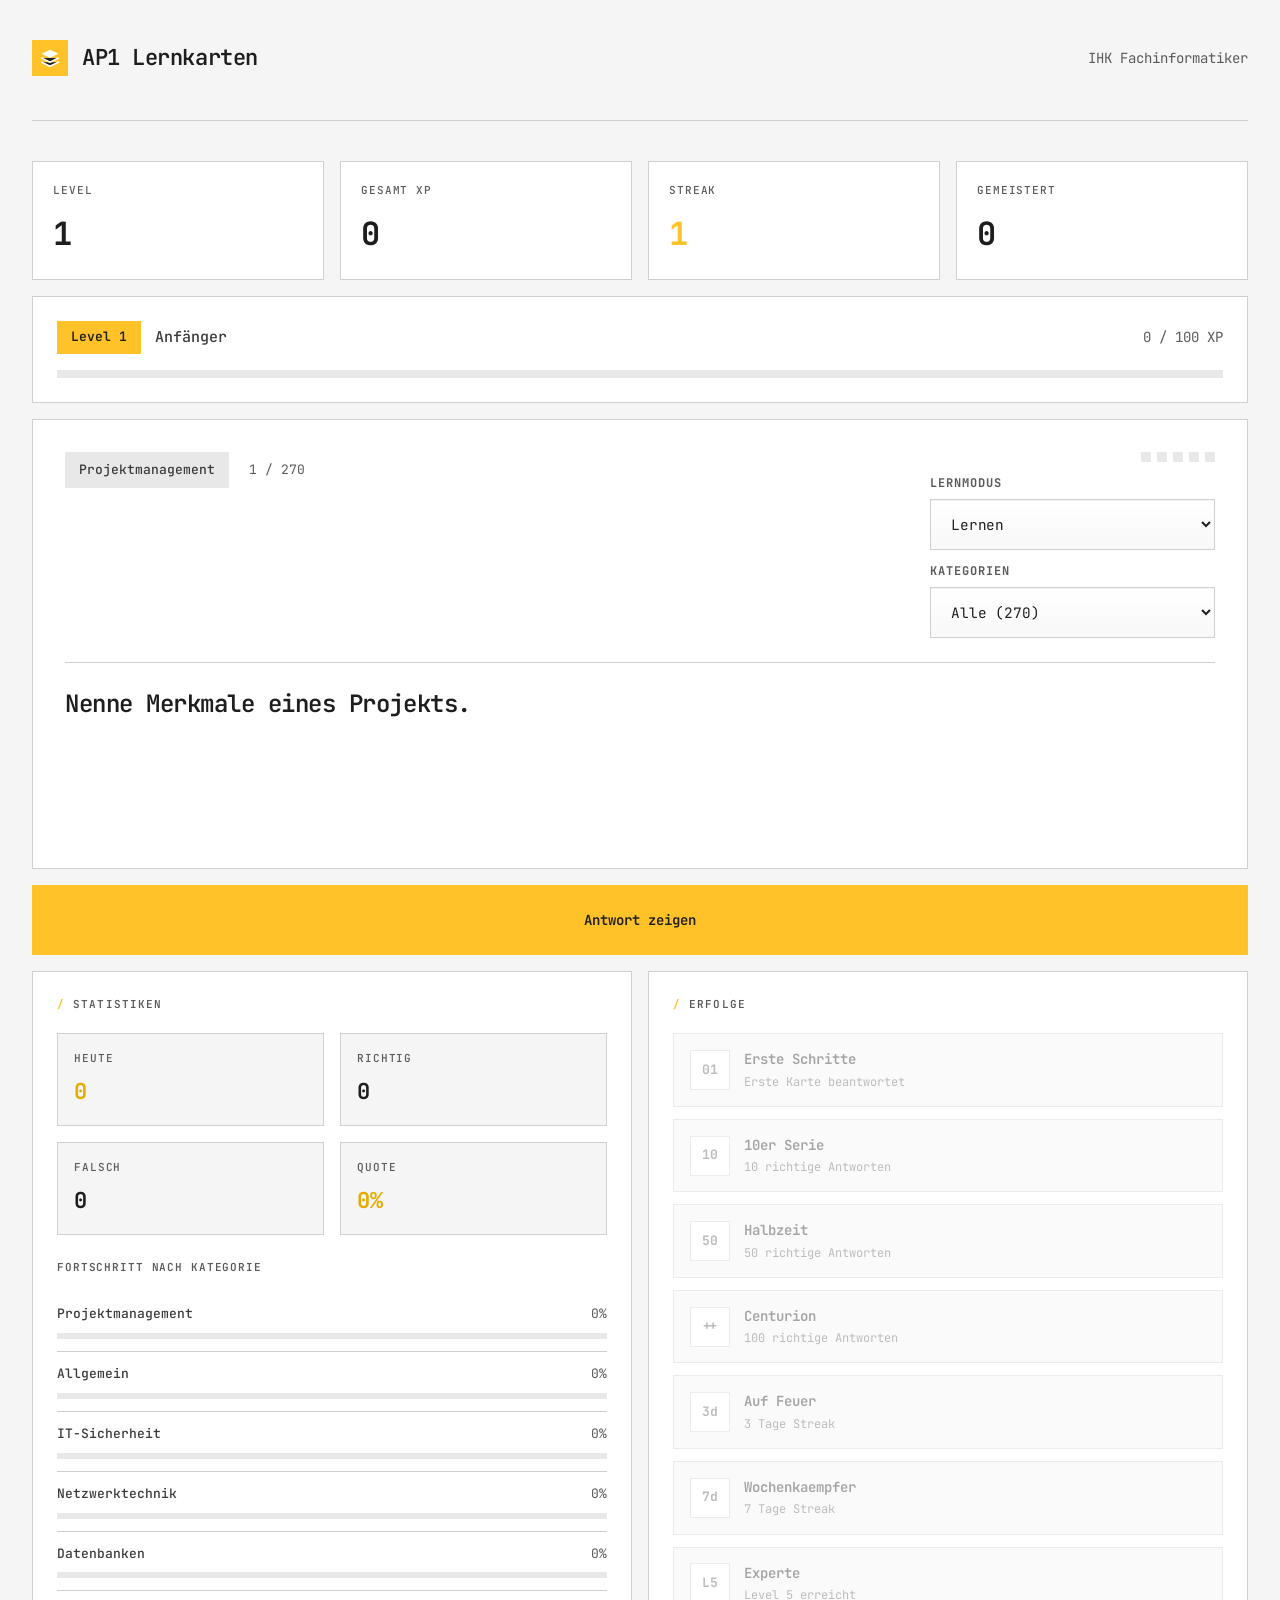
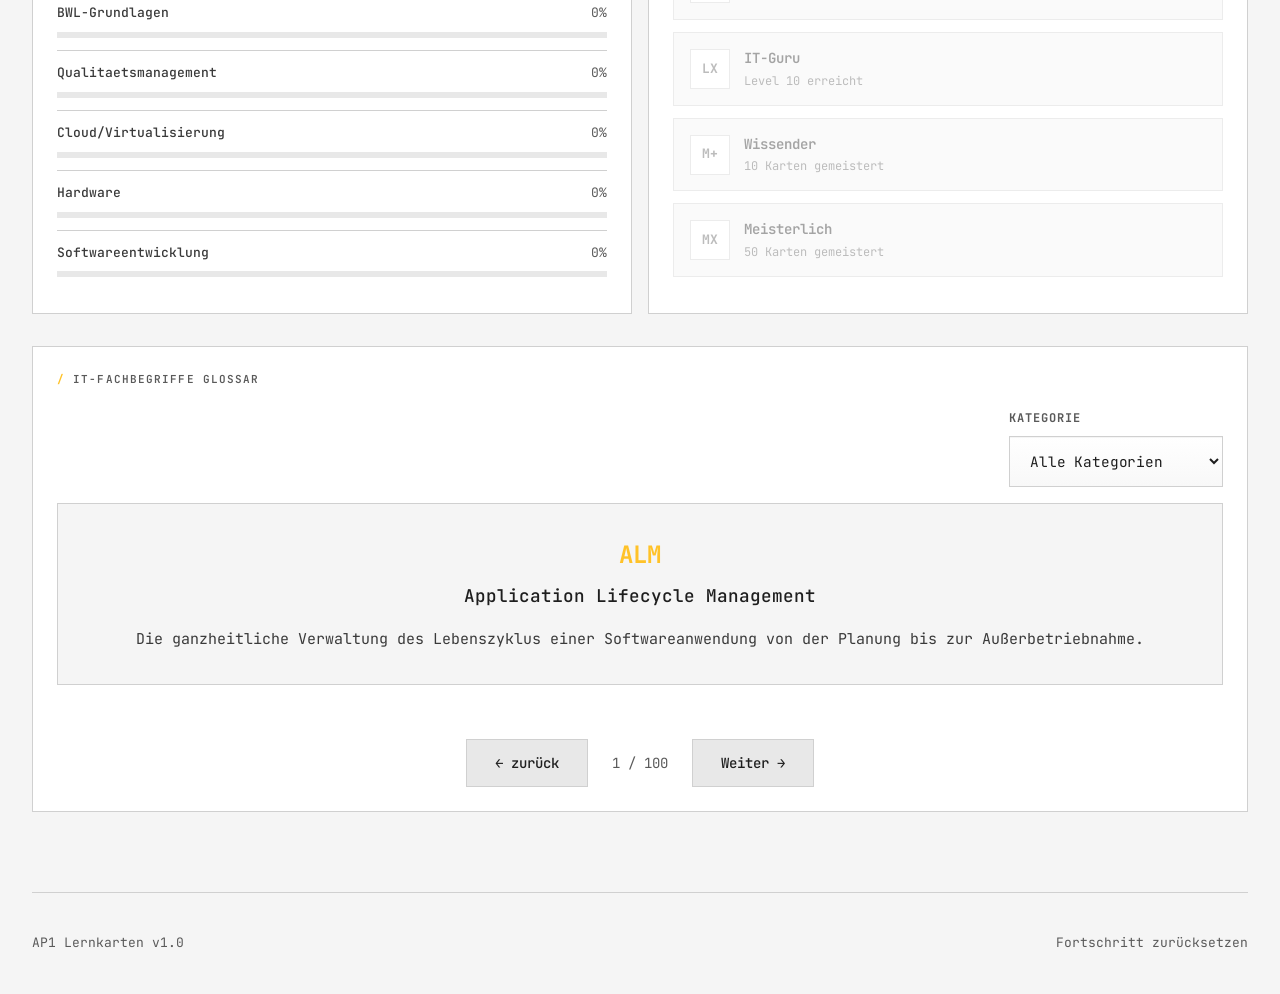
==== commit d3a4224e: "Update index.html" ====
--- a/index.html
+++ b/index.html
@@ -898,6 +898,150 @@
             cursor: pointer;
         }
 
+        .footer-link:hover {
+            color: var(--accent);
+        }
+
+        /* Glossar Section - Inline Card */
+        .glossar-section {
+            width: 100%;
+            margin-top: 16px;
+        }
+
+        .glossar-dropdown-group {
+            display: flex;
+            flex-direction: column;
+            align-items: flex-start;
+            gap: 8px;
+            margin-bottom: 16px;
+            margin-left: auto;
+        }
+
+        .glossar-dropdown-group .dropdown-label {
+            margin-bottom: 0;
+        }
+
+        .glossar-dropdown-group .dropdown-select {
+            width: auto;
+            min-width: 180px;
+        }
+
+        .glossar-content-wrapper {
+            min-height: 220px;
+            max-height: 350px;
+            overflow-y: auto;
+            margin-bottom: 16px;
+        }
+
+        .glossar-content-wrapper::-webkit-scrollbar {
+            width: 8px;
+        }
+
+        .glossar-content-wrapper::-webkit-scrollbar-track {
+            background: var(--bg-secondary);
+        }
+
+        .glossar-content-wrapper::-webkit-scrollbar-thumb {
+            background: var(--border);
+            border-radius: 4px;
+        }
+
+        .glossar-content-wrapper::-webkit-scrollbar-thumb:hover {
+            background: var(--accent);
+        }
+
+        .glossar-inline-card {
+            background: var(--bg-secondary);
+            border: 1px solid var(--border);
+            padding: 32px;
+            text-align: center;
+            min-height: 180px;
+            display: flex;
+            flex-direction: column;
+            justify-content: center;
+        }
+
+        .glossar-term {
+            font-size: 1.5rem;
+            font-weight: 700;
+            color: var(--accent);
+            margin-bottom: 8px;
+            font-family: 'JetBrains Mono', monospace;
+        }
+
+        .glossar-full {
+            font-size: 1.1rem;
+            color: var(--text-primary);
+            margin-bottom: 16px;
+            font-weight: 500;
+        }
+
+        .glossar-desc {
+            font-size: 0.9375rem;
+            color: var(--text-secondary);
+            line-height: 1.7;
+        }
+
+        .glossar-inline-nav {
+            display: flex;
+            gap: 12px;
+            align-items: center;
+            justify-content: center;
+        }
+
+        .glossar-nav-btn {
+            padding: 14px 28px;
+            background: var(--bg-tertiary);
+            border: 1px solid var(--border);
+            color: var(--text-primary);
+            font-size: 0.875rem;
+            font-family: 'JetBrains Mono', monospace;
+            font-weight: 500;
+            cursor: pointer;
+            transition: all 0.2s;
+        }
+
+        .glossar-nav-btn:hover {
+            background: var(--accent);
+        }
+
+        .glossar-counter {
+            font-size: 0.875rem;
+            color: var(--text-tertiary);
+            font-family: 'JetBrains Mono', monospace;
+            min-width: 80px;
+            text-align: center;
+        }
+
+        @media (max-width: 768px) {
+            .glossar-inline-categories {
+                gap: 6px;
+            }
+
+            .glossar-cat-btn {
+                padding: 6px 12px;
+                font-size: 0.75rem;
+            }
+
+            .glossar-inline-card {
+                padding: 20px;
+                min-height: 150px;
+            }
+
+            .glossar-term {
+                font-size: 1.25rem;
+            }
+
+            .glossar-full {
+                font-size: 1rem;
+            }
+
+            .glossar-nav-btn {
+                padding: 12px 16px;
+                font-size: 0.8rem;
+            }
+        }
+
 
         @media (max-width: 1024px) {
             .card-focus-area {
@@ -998,8 +1142,8 @@
 
             .flashcard {
                 padding: 16px;
-                height: 60vh;
-                min-height: 300px;
+                height: 80vh;
+                min-height: 400px;
             }
 
             .card-header {
@@ -1182,7 +1326,7 @@
                             Antwort zeigen
                           </button>
                           <button class="control-btn btn-skip hidden" id="skipButton" onclick="skipCard()">
-                            Ueberspringen
+                            Überspringen
                           </button>
                         </div>
 
@@ -1244,13 +1388,38 @@
                     </div>
                 </div>
             </div>
+
+            <!-- Glossar Section - IT-Fachbegriffe -->
+            <div class="glossar-section">
+                <div class="sidebar-section">
+                    <div class="sidebar-title">IT-Fachbegriffe Glossar</div>
+                    <div class="glossar-dropdown-group">
+                        <label for="glossarCategorySelect" class="dropdown-label">Kategorie</label>
+                        <select id="glossarCategorySelect" class="dropdown-select" onchange="setGlossarCategory(this.value)">
+                            <option value="alle">Alle Kategorien</option>
+                        </select>
+                    </div>
+                    <div class="glossar-content-wrapper">
+                        <div class="glossar-inline-card" id="glossarCard">
+                            <div class="glossar-term" id="glossarTerm">Begriff</div>
+                            <div class="glossar-full" id="glossarFull">Vollstaendiger Name</div>
+                            <div class="glossar-desc" id="glossarDesc">Beschreibung</div>
+                        </div>
+                    </div>
+                    <div class="glossar-inline-nav">
+                        <button class="glossar-nav-btn" onclick="prevGlossarTerm()">← zurück</button>
+                        <span class="glossar-counter" id="glossarCounter">1 / 100</span>
+                        <button class="glossar-nav-btn" onclick="nextGlossarTerm()">Weiter →</button>
+                    </div>
+                </div>
+            </div>
         </div>
 
         <!-- Footer -->
         <div class="footer">
             <div class="footer-text">AP1 Lernkarten v1.0</div>
             <div class="footer-links">
-                <span class="footer-link" onclick="resetProgress()">Fortschritt zuruecksetzen</span>
+                <span class="footer-link" onclick="resetProgress()">Fortschritt zurücksetzen</span>
             </div>
         </div>
     </div>
@@ -1592,36 +1761,48 @@
     "id": 25,
     "titel": "Nenne die Vorteile für ein User-Helpdesk-Ticketsystem.",
     "hauptpunkte": [
-      "Keine Hauptpunkte gefunden"
-    ],
-    "sprechernotizen": "Keine Notizen verfuegbar",
-    "kategorie": "Datenbanken"
+      "Zentralisierung: Alle Anfragen werden gesammelt, kategorisiert und sind nachvollziehbar.",
+      "Transparenz: Nutzer und IT sehen den Bearbeitungsstatus jederzeit.",
+      "Wissensdatenbank: Gelöste Probleme dienen als Vorlagen für neue Fälle.",
+      "Messbarkeit: Reaktions- und Lösungszeiten lassen sich analysieren."
+    ],
+    "sprechernotizen": "Ein Helpdesk-Ticketsystem ersetzt den chaotischen 'wer-schreit-am-lautesten'-Support. Statt Anfragen per Zuruf oder E-Mail, die verloren gehen können, wird jeder Vorfall als nummeriertes Ticket erfasst. Dies schafft Struktur und ermöglicht es, Service Level Agreements (SLAs) – also garantierte Reaktionszeiten – zu überwachen und zu erfüllen. Für Unternehmen ist es zudem ein Nachweis der geleisteten Arbeit.",
+    "kategorie": "Projektmanagement"
   },
   {
     "id": 26,
-    "titel": "Wie können KI-Systeme in der Informations- und",
-    "hauptpunkte": [
-      "Keine Hauptpunkte gefunden"
-    ],
-    "sprechernotizen": "Keine Notizen verfuegbar",
-    "kategorie": "IT-Sicherheit"
+    "titel": "Wie können KI-Systeme in der Informations- und Kommunikationstechnologie eingesetzt werden?",
+    "hauptpunkte": [
+      "Automatisierung: Repetitive Aufgaben (Chatbots, Spamfilter) werden von KI übernommen.",
+      "Analyse: KI verarbeitet große Datenmengen zur Mustererkennung.",
+      "Sicherheit: Intrusion Detection Systems (IDS) nutzen KI zur Anomalieerkennung.",
+      "Predictive Maintenance: KI prognostiziert Ausfälle, um vorbeugende Wartung zu ermöglichen."
+    ],
+    "sprechernotizen": "KI ist kein Ersatz für den Menschen, sondern ein extrem mächtiges Werkzeug. In der IuK nimmt sie uns vor allem Routine ab: Ein Chatbot kann 90% der Standardfragen beantworten, ein Spamfilter lernt ständig neue Phishing-Muster. Besonders wertvoll ist die Fähigkeit, in riesigen Logdateien Muster zu erkennen, die kein Mensch in überschaubarer Zeit finden würde.",
+    "kategorie": "Allgemein"
   },
   {
     "id": 27,
     "titel": "Was versteht man unter dem Begriff volkswirtschaftliche Sektoren?",
     "hauptpunkte": [
-      "Keine Hauptpunkte gefunden"
-    ],
-    "sprechernotizen": "Keine Notizen verfuegbar",
-    "kategorie": "IT-Sicherheit"
+      "Primärsektor: Urproduktion (z. B. Landwirtschaft, Bergbau).",
+      "Sekundärsektor: Industrie, Handwerk und Produktion.",
+      "Tertiärsektor: Dienstleistungen.",
+      "Quartärsektor: IT, Forschung und Entwicklung (modernes Modell)."
+    ],
+    "sprechernotizen": "Die Einteilung der Wirtschaft in Sektoren hilft, gesellschaftliche Entwicklungen zu verstehen. Früher arbeitete der Großteil der Bevölkerung in der Landwirtschaft (Primär). Mit der Industrialisierung verlagerte sich die Arbeit in Fabriken (Sekundär). Heute dominieren in entwickelten Ländern Dienstleistungen (Tertiär) und zunehmend die Wissensarbeit (Quartär). Die IT-Branche gehört dabei klar zum Quartärsektor.",
+    "kategorie": "BWL-Grundlagen"
   },
   {
     "id": 28,
     "titel": "Was versteht man unter der Marktform des Monopols?",
     "hauptpunkte": [
-      "Keine Hauptpunkte gefunden"
-    ],
-    "sprechernotizen": "Keine Notizen verfuegbar",
+      "Alleinanbieter: Nur ein einziger Anbieter auf dem Markt.",
+      "Preismacht: Der Monopolist kann den Preis weitgehend selbst bestimmen.",
+      "Fehlender Wettbewerb: Der Konsument hat keine Ausweichmöglichkeit.",
+      "Beispiele: Früher Post und Telekom; heute teilweise Microsoft im Bereich Desktop-OS."
+    ],
+    "sprechernotizen": "Hinweis: Diese Information stammt nicht direkt aus den hochgeladenen Quellen, ist aber essenzieller Bestandteil des IHK-Prüfungswissens. Ein Monopol ist die extremste Marktform. Da es keine Konkurrenz gibt, hat der Anbieter die volle Kontrolle über den Preis – begrenzt nur durch die Nachfrage und staatliche Regulierung. Früher waren staatliche Monopole (Post, Bahn) in Deutschland üblich. Im IT-Bereich hat Windows auf Desktop-PCs mit über 70% Marktanteil (Stand 2024) eine monopolartige Stellung.",
     "kategorie": "BWL-Grundlagen"
   },
   {
@@ -2466,180 +2647,240 @@
     "id": 101,
     "titel": "Wann kommt ein tagged VLAN (Virtual Local Area Network) zum Einsatz?",
     "hauptpunkte": [
-      "Keine Hauptpunkte gefunden"
-    ],
-    "sprechernotizen": "Keine Notizen verfuegbar",
+      "Switch-übergreifend: Um ein VLAN über mehrere Switches zu spannen.",
+      "Trunk Ports: Die Verbindung zwischen den Switches ist 'getagged'.",
+      "VLAN-Tags: Datenrahmen werden mit einer VLAN-ID markiert (IEEE 802.1q).",
+      "Auswertung: Der empfangende Switch liest den Tag und leitet korrekt weiter."
+    ],
+    "sprechernotizen": "Wenn ein VLAN nur auf einem Switch existiert, reicht 'untagged'. Sobald aber z. B. Rechner aus der Buchhaltung an Switch A und Switch B verteilt sind und im selben VLAN 'Finanzen' sein sollen, braucht man tagged VLANs. Die Leitung zwischen den Switches ist dann ein 'Trunk', der Datenpakete mit einer VLAN-ID (einem 'Tag') versieht. So weiß Switch B, in welches VLAN er das Paket weiterleiten muss.",
     "kategorie": "Netzwerktechnik"
   },
   {
     "id": 102,
     "titel": "Beschreibe typische Merkmale des Client-Server-Modells.",
     "hauptpunkte": [
-      "Keine Hauptpunkte gefunden"
-    ],
-    "sprechernotizen": "Keine Notizen verfuegbar",
+      "Dienstbereitstellung: Der Server stellt Dienste/Ressourcen bereit.",
+      "Dienstanfrage: Der Client fragt diese Dienste bei Bedarf ab.",
+      "Protokollbasiert: Die Kommunikation folgt definierten Regeln (z. B. HTTP).",
+      "Rollenflexibilität: Ein Gerät kann gleichzeitig Client und Server sein."
+    ],
+    "sprechernotizen": "Das Client-Server-Modell ist DAS Grundprinzip vernetzter IT. Der Server (lat. 'Diener') wartet passiv auf Anfragen, der Client (lat. 'Kunde') stellt aktiv Anfragen. Ein PC, der eine Webseite aufruft, ist Client. Der Webserver liefert die Seite. Das Modell erlaubt Zentralisierung (Daten an einem Ort, Wartung vereinfacht) und klare Verantwortlichkeiten.",
     "kategorie": "Netzwerktechnik"
   },
   {
     "id": 103,
-    "titel": "Welche Aufgaben hat ein Domain Name System (DNS) in einer Windows",
-    "hauptpunkte": [
-      "Keine Hauptpunkte gefunden"
-    ],
-    "sprechernotizen": "Keine Notizen verfuegbar",
-    "kategorie": "IT-Sicherheit"
+    "titel": "Welche Aufgaben hat ein Domain Name System (DNS) in einer Windows Domäne?",
+    "hauptpunkte": [
+      "Namensauflösung: Übersetzt lesbare Namen (z. B. server01.firma.local) in IP-Adressen.",
+      "Reverse Lookup: Übersetzt IP-Adressen zurück in Namen.",
+      "Zentrale Beantwortung: Alle Anfragen im Netzwerk gehen an den DNS-Server.",
+      "PTR Records: Pointer-Records für die Rückverfolgung."
+    ],
+    "sprechernotizen": "In einem Windows Active Directory ist DNS nicht optional, es ist das absolute Herzstück. Ohne funktionierendes DNS kann sich kein Rechner an der Domäne anmelden, da er den Domänen-Controller nicht finden würde. Neben der einfachen Namensauflösung ist die Reverse-Auflösung (IP -> Name) wichtig für Logs und Sicherheitsüberprüfungen. Active Directory erweitert DNS um spezielle Einträge (SRV Records), die Dienste und ihre Standorte anzeigen.",
+    "kategorie": "Netzwerktechnik"
   },
   {
     "id": 104,
-    "titel": "Unterscheide die Mailingprotokolle IMAP/S, SMTP/S sowie POP3/S nach",
-    "hauptpunkte": [
-      "Keine Hauptpunkte gefunden"
-    ],
-    "sprechernotizen": "Keine Notizen verfuegbar",
-    "kategorie": "IT-Sicherheit"
+    "titel": "Unterscheide die Mailingprotokolle IMAP/S, SMTP/S sowie POP3/S nach Verwendungszweck und Port.",
+    "hauptpunkte": [
+      "SMTPS (Port 465): Senden von E-Mails.",
+      "IMAPS (Port 993): Empfangen und Synchronisieren (Mails bleiben auf dem Server).",
+      "POP3S (Port 995): Empfangen und Herunterladen (Mails werden vom Server gelöscht).",
+      "Sicherheit: Das 'S' steht für die Verschlüsselung mittels TLS/SSL."
+    ],
+    "sprechernotizen": "Für den Versand gibt es nur ein Protokoll: SMTP (Simple Mail Transfer Protocol). Für den Abruf hat man die Wahl: POP3 lädt die Mail auf EIN Gerät und löscht sie dann vom Server, was früher Speicher sparte. IMAP ist der moderne Standard, da es Mails auf dem Server belässt und alle Geräte synchron hält. Der Buchstabe 'S' am Ende markiert die verschlüsselte Variante.",
+    "kategorie": "Netzwerktechnik"
   },
   {
     "id": 105,
     "titel": "Erläutere den Unterschied zwischen einem Switch und einem Router.",
     "hauptpunkte": [
-      "Keine Hauptpunkte gefunden"
-    ],
-    "sprechernotizen": "Keine Notizen verfuegbar",
+      "Switch: Arbeitet auf OSI-Schicht 2 (Data Link Layer), kennt MAC-Adressen.",
+      "Router: Arbeitet auf OSI-Schicht 3 (Network Layer), kennt IP-Adressen.",
+      "Protokolle: Switch nutzt die MAC-Tabelle; Router nutzt Routing-Protokolle (z.B. OSPF, RIP).",
+      "Ports: Switch hat viele LAN-Ports; Router verbindet verschiedene Netze (z. B. LAN und WAN)."
+    ],
+    "sprechernotizen": "Der Switch ist der 'Postverteiler' innerhalb eines Gebäudes (LAN). Er verbindet alle Geräte und lernt, welches Gerät (MAC-Adresse) an welchem Port hängt. Der Router ist der 'Fernfahrer'. Er verbindet verschiedene Netzwerke miteinander. Ohne Router könnte das Büro-LAN nicht mit dem Internet kommunizieren. Ein Router entscheidet, über welchen Weg ein Datenpaket ans Ziel kommt.",
     "kategorie": "Netzwerktechnik"
   },
   {
     "id": 106,
     "titel": "Was bedeutet der Begriff Standby- oder Offline-USV?",
     "hauptpunkte": [
-      "Keine Hauptpunkte gefunden"
-    ],
-    "sprechernotizen": "Keine Notizen verfuegbar",
+      "Klasse 3 (VFD): Voltage and Frequency Dependent - abhängig von Spannung und Frequenz.",
+      "Schutz: Nur bei totalem Stromausfall aktiv, kein Schutz vor Schwankungen.",
+      "Umschaltzeit: Typisch 4-10 Millisekunden.",
+      "Limitierung: Keine Spannungs- oder Frequenzstabilisierung im Normalbetrieb."
+    ],
+    "sprechernotizen": "Die Offline-USV ist die einfachste und günstigste Art. Im Normalbetrieb fließt der Strom direkt aus der Steckdose zu den Geräten – die USV 'schläft' und lädt nur ihren Akku. Erst bei einem totalen Ausfall springt sie ein. Das Problem: Während der kurzen Umschaltzeit von 4-10 ms kann ein sehr empfindliches Gerät bereits abschalten. Sie eignet sich für PCs, nicht aber für Server.",
     "kategorie": "Hardware"
   },
   {
     "id": 107,
     "titel": "Was versteht man unter einer Online-USV?",
     "hauptpunkte": [
-      "Keine Hauptpunkte gefunden"
-    ],
-    "sprechernotizen": "Keine Notizen verfuegbar",
-    "kategorie": "Datenbanken"
+      "Klasse 1 (VFI): Voltage and Frequency Independent - unabhängig von Spannung und Frequenz.",
+      "Dauerwandler: Der Strom fließt immer durch den Wechselrichter, der eine perfekte Sinusspannung erzeugt.",
+      "Keine Umschaltzeit: Die Batterie ist immer im Stromkreis.",
+      "Maximaler Schutz: Gegen alle Störungen (Ausfall, Schwankungen, Frequenzabweichung)."
+    ],
+    "sprechernotizen": "Die Online-USV ist der Goldstandard für kritische Systeme wie Server und Rechenzentren. Der Netzstrom wird permanent zu Gleichstrom gewandelt, lädt die Batterie, und ein Wechselrichter erzeugt daraus eine saubere Sinusspannung für die Endgeräte. Da die Batterie immer eingebunden ist, gibt es bei Stromausfall keine Unterbrechung – überhaupt keine.",
+    "kategorie": "Hardware"
   },
   {
     "id": 108,
     "titel": "Was versteht man unter der Bezeichnung Netzinteraktive USV?",
     "hauptpunkte": [
-      "Keine Hauptpunkte gefunden"
-    ],
-    "sprechernotizen": "Keine Notizen verfuegbar",
-    "kategorie": "Netzwerktechnik"
+      "Klasse 2 (VI): Voltage Independent - unabhängig von Spannung, aber abhängig von Frequenz.",
+      "Spannungsfilter: Ein AVR (Automatic Voltage Regulator) glättet leichte Schwankungen.",
+      "Umschaltzeit: Typisch 2-4 Millisekunden.",
+      "Schutz: Besser als Offline, aber nicht perfekt."
+    ],
+    "sprechernotizen": "Die netzinteraktive USV ist der Kompromiss zwischen billig (Offline) und teuer (Online). Sie hat einen eingebauten Spannungsstabilisator (AVR), der bei leichten Unter- oder Überspannungen eingreift, ohne sofort die Batterie zu belasten. Daher schützt sie Geräte auch vor schlechter Netzqualität, nicht nur vor Ausfall.",
+    "kategorie": "Hardware"
   },
   {
     "id": 109,
     "titel": "Was bedeutet der Begriff SSID (Service Set Identifier)?",
     "hauptpunkte": [
-      "Keine Hauptpunkte gefunden"
-    ],
-    "sprechernotizen": "Keine Notizen verfuegbar",
+      "SSID: Service Set Identifier - der WLAN-Netzwerkname.",
+      "Format: Bis zu 32 Byte lange Zeichenkette.",
+      "Broadcastdomäne: Die SSID identifiziert das Funknetz.",
+      "Multi-SSID: Ein physischer AP kann mehrere SSIDs (z.B. Gäste-WLAN) ausstrahlen."
+    ],
+    "sprechernotizen": "Die SSID ist der 'Name' des WLAN-Netzes, den man beim Verbinden sieht. Jeder Access Point sendet seine SSID als 'Beacon' aus, damit Geräte das Netz finden. Eine SSID kann versteckt werden (kein Broadcast), aber das ist keine Sicherheitsmaßnahme – mit einfachen Tools ist sie trotzdem sichtbar.",
     "kategorie": "Netzwerktechnik"
   },
   {
     "id": 110,
     "titel": "Was versteht man unter den Begriffen CMS-, ERP- und CRM-System?",
     "hauptpunkte": [
-      "Keine Hauptpunkte gefunden"
-    ],
-    "sprechernotizen": "Keine Notizen verfuegbar",
-    "kategorie": "Netzwerktechnik"
+      "CMS: Content Management System – Webseiteninhalte ohne Programmierkenntnisse pflegen.",
+      "ERP: Enterprise Resource Planning – Steuert alle Geschäftsprozesse zentral.",
+      "CRM: Customer Relationship Management – Verwaltet Kundenbeziehungen.",
+      "Ziel: Alle drei dienen der Digitalisierung und Effizienzsteigerung im Unternehmen."
+    ],
+    "sprechernotizen": "CMS: Typische Beispiele sind WordPress, Typo3, Drupal. Sie erlauben es auch Laien, Texte und Bilder auf Webseiten zu ändern. ERP: SAP, Microsoft Dynamics. Das 'Nervenzentrum' eines Unternehmens – von der Lagerhaltung über die Produktion bis zur Buchhaltung. CRM: Salesforce, HubSpot. Der Fokus liegt auf dem Kunden: Wer hat wann was gekauft, wann war der letzte Kontakt?",
+    "kategorie": "Softwareentwicklung"
   },
   {
     "id": 111,
-    "titel": "Welche Maßnahmen sind geeignet, um die Verarbeitungsgeschwindigkeit",
-    "hauptpunkte": [
-      "Keine Hauptpunkte gefunden"
-    ],
-    "sprechernotizen": "Keine Notizen verfuegbar",
-    "kategorie": "Netzwerktechnik"
+    "titel": "Welche Maßnahmen sind geeignet, um die Verarbeitungsgeschwindigkeit eines PCs zu steigern?",
+    "hauptpunkte": [
+      "Speichermedien: HDD durch SSD ersetzen (größter Effekt für den Nutzer).",
+      "HDD-Upgrade: Falls HDD nötig, auf schnellere (7.200 U/min) wechseln.",
+      "System-Trennung: OS auf SSD, Daten auf HDD (Hybrid-Ansatz).",
+      "Netzwerk: NAS für gemeinsam genutzte Daten prüfen."
+    ],
+    "sprechernotizen": "Für den Benutzer ist die SSD der größte Sprung bei gefühlter Geschwindigkeit, weil Programmstarts und Dateioperationen spürbar schneller werden. RAM-Ausbau hilft erst, wenn der RAM voll ist (sichtbar im Taskmanager). Eine schnellere CPU lohnt sich meist nur bei rechenintensiven Aufgaben wie Video-Rendering.",
+    "kategorie": "Hardware"
   },
   {
     "id": 112,
     "titel": "Ermittle Vor- und Nachteile einer M.2-SSD.",
     "hauptpunkte": [
-      "Keine Hauptpunkte gefunden"
-    ],
-    "sprechernotizen": "Keine Notizen verfuegbar",
-    "kategorie": "BWL-Grundlagen"
+      "Vorteil: Extrem hohe Geschwindigkeit (bis zu 7.000 MB/s bei NVMe).",
+      "Vorteil: Kleiner Formfaktor, direkt auf dem Mainboard montiert.",
+      "Nachteil: Höherer Preis pro GB im Vergleich zu SATA-SSD.",
+      "Nachteil: Erzeugt mehr Wärme und benötigt oft Kühlung."
+    ],
+    "sprechernotizen": "M.2 ist ein Formfaktor (das physische Format). Die Geschwindigkeit hängt davon ab, ob die M.2-SSD das NVMe-Protokoll nutzt (schnell) oder SATA (langsamer). Eine M.2-NVMe-SSD ist ideal als Systemlaufwerk für das Betriebssystem, da der PC dadurch extrem schnell startet.",
+    "kategorie": "Hardware"
   },
   {
     "id": 113,
     "titel": "Nenne Vor- und Nachteile einer SATA-SSD.",
     "hauptpunkte": [
-      "Keine Hauptpunkte gefunden"
-    ],
-    "sprechernotizen": "Keine Notizen verfuegbar",
-    "kategorie": "BWL-Grundlagen"
+      "Vorteil: Günstiger Preis pro GB.",
+      "Vorteil: Kompatibel mit älteren Systemen (2,5-Zoll-Formfaktor, SATA-Anschluss).",
+      "Nachteil: Maximale Geschwindigkeit auf ca. 550 MB/s durch SATA-III begrenzt.",
+      "Einsatz: Ideal als günstiges Upgrade für alte PCs oder für Datenlaufwerke."
+    ],
+    "sprechernotizen": "Die SATA-SSD ist das Arbeitspferd für preisbewusste Anwender. Sie ist zwar langsamer als M.2 NVMe, aber im Alltag fällt der Unterschied nur bei sehr großen Dateikopieraktionen auf. Da sie in jeden alten Laptop mit 2,5-Zoll-Schacht passt, ist sie perfekt, um einem betagten Rechner neues Leben einzuhauchen.",
+    "kategorie": "Hardware"
   },
   {
     "id": 114,
     "titel": "Erläutere den Begriff des CPU-Caches.",
     "hauptpunkte": [
-      "Keine Hauptpunkte gefunden"
-    ],
-    "sprechernotizen": "Keine Notizen verfuegbar",
+      "Pufferspeicher: Extrem schneller Speicher direkt im Prozessor.",
+      "Hierarchie: L1 (sehr schnell, klein), L2 (schnell, mittel), L3 (langsamer, größer).",
+      "Zweck: Speichert häufig genutzte Daten, um Wartezeiten beim RAM-Zugriff zu vermeiden.",
+      "Entlastung: Ohne Cache wäre die CPU ständig im Leerlauf."
+    ],
+    "sprechernotizen": "Der Cache ist wie der Schreibtisch eines Büroarbeiters. Die Akten, die man gerade braucht, liegen griffbereit (Cache). Das Archiv im Keller (RAM) ist größer, aber der Weg dorthin dauert. L1 ist der kleinste, aber schnellste Cache, oft nur wenige Kilobyte. L3 kann mehrere Megabyte groß sein und wird von allen CPU-Kernen geteilt.",
     "kategorie": "Hardware"
   },
   {
     "id": 115,
-    "titel": "Erläutere, welche Aufgabe die Wärmeleitpaste zwischen der CPU und",
-    "hauptpunkte": [
-      "Keine Hauptpunkte gefunden"
-    ],
-    "sprechernotizen": "Keine Notizen verfuegbar",
+    "titel": "Erläutere, welche Aufgabe die Wärmeleitpaste zwischen der CPU und dem Kühler erfüllt.",
+    "hauptpunkte": [
+      "Wärmeableitung: Leitet die Wärme von der CPU zum Kühler.",
+      "Oberflächenausgleich: Füllt mikroskopisch kleine Unebenheiten aus.",
+      "Schutzfunktion: Verhindert Lufteinschlüsse, die die Kühlung verschlechtern.",
+      "Anwendung: Dünne, gleichmäßige Schicht auftragen."
+    ],
+    "sprechernotizen": "CPU und Kühler sehen glatt aus, sind es aber unter dem Mikroskop nicht. Wärmeleitpaste füllt die winzigen 'Löcher' zwischen den beiden Metallen. Da Luft ein schlechter Wärmeleiter ist, würde die CPU ohne Paste überhitzen. Auftragen: Eine erbsengroße Menge in die Mitte, der Kühler-Druck verteilt sie.",
     "kategorie": "Hardware"
   },
   {
     "id": 116,
-    "titel": "Berechne die Gesamtleistungsaufnahme für folgende IT-Landschaft für",
-    "hauptpunkte": [
-      "Keine Hauptpunkte gefunden"
-    ],
-    "sprechernotizen": "Keine Notizen verfuegbar",
-    "kategorie": "Netzwerktechnik"
+    "titel": "Berechne die Gesamtleistungsaufnahme für folgende IT-Landschaft für ein Jahr (24/7-Betrieb) in Kilowatt.",
+    "hauptpunkte": [
+      "Schritt 1: Summe der Watt-Leistung aller Geräte bilden.",
+      "Schritt 2: Umrechnung in kW pro Stunde (Leistungssumme / 1000).",
+      "Schritt 3: Multiplikation mit den Stunden eines Jahres (8.760 Std.).",
+      "Ergebnis: Gesamtverbrauch von 150.234 kW."
+    ],
+    "sprechernotizen": "Um die Betriebskosten einer IT-Abteilung zu planen, muss man den Stromverbrauch berechnen. Die Rechnung im Detail: 1. 10 Server à 800W = 8.000W, 2. 25 PCs à 350W = 8.750W, 3. 2 Switche à 200W = 400W. Gesamtleistung: 17.150 Watt = 17,15 kW. Da die Geräte 24/7 laufen, multiplizieren wir die 17,15 kW mit 24 Stunden * 365 Tage (8.760h). Das ergibt eine Energie von 150.234 kWh (Kilowattstunden).",
+    "kategorie": "Hardware"
   },
   {
     "id": 117,
     "titel": "Wie berechnet man die Wirkleistung von elektrischen Geräten?",
     "hauptpunkte": [
-      "Keine Hauptpunkte gefunden"
-    ],
-    "sprechernotizen": "Keine Notizen verfuegbar",
+      "Formel: P = U × I.",
+      "Einheiten: P (Wirkleistung in Watt), U (Spannung in Volt), I (Stromstärke in Ampere).",
+      "Standardwert: In Deutschland beträgt die Netzspannung 230 Volt.",
+      "Zeitbezug: Leistungsangaben beziehen sich in der Regel auf eine Dauer von 60 Minuten."
+    ],
+    "sprechernotizen": "Die Wirkleistung (P) gibt an, wie viel elektrische Energie ein Gerät tatsächlich in eine andere Energieform (z. B. Rechenleistung oder Wärme) umsetzt. In der IT-Prüfung ist dies die Standardformel, um herauszufinden, ob ein Netzteil oder eine Steckdose für die angeschlossene Hardware ausreicht.",
     "kategorie": "Hardware"
   },
   {
     "id": 118,
-    "titel": "Berechne die maximale Leistungsaufnahme an einer Mehrfachsteckdose,",
-    "hauptpunkte": [
-      "Keine Hauptpunkte gefunden"
-    ],
-    "sprechernotizen": "Keine Notizen verfuegbar",
-    "kategorie": "IT-Sicherheit"
+    "titel": "Berechne die maximale Leistungsaufnahme an einer Mehrfachsteckdose, wenn maximal 16A zulässig sind.",
+    "hauptpunkte": [
+      "Gegebene Werte: U = 230V, I = 16A.",
+      "Rechnung: P = U × I = 230V × 16A.",
+      "Ergebnis: 3.680 Watt (bzw. 3,68 kW).",
+      "Sicherheit: Dies ist die absolute Obergrenze für eine haushaltsübliche Sicherung."
+    ],
+    "sprechernotizen": "Haushaltsübliche Schuko-Steckdosen und Mehrfachleisten sind in Deutschland meist auf 16 Ampere abgesichert. Wenn man zu viele leistungsstarke Geräte (z. B. mehrere Laserdrucker oder Heizlüfter) an eine einzige Leiste anschließt und die Summe der Watt-Leistungen über 3.680 Watt steigt, löst die Sicherung aus, um einen Kabelbrand zu verhindern.",
+    "kategorie": "Hardware"
   },
   {
     "id": 119,
-    "titel": "Berechne die Zeitdifferenz der Überbrückung bei einer USV durch",
-    "hauptpunkte": [
-      "Keine Hauptpunkte gefunden"
-    ],
-    "sprechernotizen": "Keine Notizen verfuegbar",
+    "titel": "Berechne die Zeitdifferenz der Überbrückung bei einer USV durch Zusatzbelastung.",
+    "hauptpunkte": [
+      "Kapazität: 20 Batterien à 12V / 4,5 Ah = 1080 Wh (1,08 kWh).",
+      "Szenario 1 (1,2 kW): Überbrückungszeit ca. 54 Minuten.",
+      "Szenario 2 (1,6 kW): Überbrückungszeit ca. 40 Minuten.",
+      "Differenz: Die Zeit verkürzt sich um 14 Minuten."
+    ],
+    "sprechernotizen": "USVs haben eine begrenzte Energiemenge. Wenn man mehr Geräte anschließt, sinkt die Zeit, in der die Batterie den Stromausfall überbrücken kann. Der Rechenweg: 1. Gesamtenergie berechnen. 2. Zeit bei 1200W ermitteln. 3. Zeit bei 1600W (Zusatzbelastung) berechnen. Die Differenz beträgt somit 14 Minuten weniger Pufferzeit.",
     "kategorie": "Hardware"
   },
   {
     "id": 120,
     "titel": "Nenne 3 Maßnahmen zur Verbesserung der WLAN-Empfangsqualität.",
     "hauptpunkte": [
-      "Keine Hauptpunkte gefunden"
-    ],
-    "sprechernotizen": "Keine Notizen verfuegbar",
+      "Repeater: Einsatz von Verstärkern zur Reichweitenerhöhung.",
+      "Antennen: Erhöhung der Sendeleistung durch größere/bessere Antennen.",
+      "Positionierung: Standort des Access Points optimieren (zentral, keine Hindernisse).",
+      "Konfiguration: Wahl eines anderen WLAN-Standards oder Kanals."
+    ],
+    "sprechernotizen": "WLAN-Signale werden durch Wände, Wasserleitungen und andere Funknetze gedämpft. Oft hilft es schon, den Router nicht in einem Schrank zu verstecken, sondern höher zu platzieren. Wenn das Signal baulich bedingt nicht ausreicht, sind Mesh-Systeme oder Repeater die Lösung. Auch der Wechsel von 2,4 GHz auf 5 GHz kann helfen, wenn viele Nachbarn denselben Frequenzbereich stören.",
     "kategorie": "Netzwerktechnik"
   },
   {
@@ -3328,9 +3569,15 @@
   },
   {
     "id": 180,
-    "titel": "Die Installation eines Windows Betriebssystems benötigt einige",
-    "hauptpunkte": [
-      "Keine Hauptpunkte gefunden"
+    "titel": "Die Installation eines Windows Betriebssystems benötigt einige Schritte. Bringe diese in die richtige Reihenfolge.",
+    "hauptpunkte": [
+      "P.O.S.T. (Power-On Self-Test): Selbsttest der Hardware.",
+      "Bootreihenfolge: Einstellung im BIOS/UEFI anpassen.",
+      "Installationsmedium: Installation vom USB-Stick/DVD starten.",
+      "EULA: Lizenzbedingungen akzeptieren.",
+      "Filesystem: Partitionierung und Formatierung der Festplatte.",
+      "Benutzer: Eingabe von Benutzername und Passwort.",
+      "Benutzerprofile: Personalisierung (Einstellungen) und Installation von Programmen."
     ],
     "sprechernotizen": "Dieser Prozess beschreibt den Weg von der „nackten“ Hardware bis zum einsatzbereiten Desktop. Zuerst prüft die Hardware sich selbst (POST). Dann muss dem BIOS/UEFI gesagt werden, dass es vom USB-Stick starten soll. Nach der Bestätigung der Lizenzbedingungen (EULA) wird die Festplatte vorbereitet und schließlich die Software-Umgebung für den Nutzer eingerichtet. • Konkretes Beispiel: Ein Azubi wundert sich, warum die Installation nicht startet. Er hat zwar den USB-Stick eingesteckt (Schritt 3), aber vergessen im BIOS die Bootreihenfolge (Schritt 2) zu ändern. Der PC startet deshalb immer wieder das alte, defekte Windows von der Festplatte statt das Setup vom Stick.",
     "kategorie": "Hardware"
@@ -4391,1317 +4638,8 @@
     ],
     "sprechernotizen": "Leasing ist ein Finanzierungsinstrument. Es erlaubt Unternehmen, ihre IT-Infrastruktur modern zu halten, ohne große Summen auf einmal investieren zu müssen. Man zahlt jedoch für diese Flexibilität einen Aufpreis in Form der Leasinggebühren. • Konkretes Beispiel: Ein Callcenter least 200 Headsets und PCs. Vorteil ist die Planbarkeit der monatlichen Kosten. Wenn ein Gerät defekt ist, liefert der Leasinggeber im Rahmen des Vertrags sofort Ersatz, ohne dass neue Anschaffungskosten entstehen.",
     "kategorie": "BWL-Grundlagen"
-  },
-  {
-    "titel": "Was ist der Unterschied zwischen IPv4 und IPv6?",
-    "hauptpunkte": [
-      "IPv4: 32 Bit Adresslaenge, ca. 4,3 Milliarden Adressen",
-      "IPv6: 128 Bit Adresslaenge, nahezu unbegrenzte Adressen",
-      "IPv4-Notation: Dezimal mit Punkten (z.B. 192.168.1.1)",
-      "IPv6-Notation: Hexadezimal mit Doppelpunkten (z.B. 2001:0db8::1)"
-    ],
-    "sprechernotizen": "IPv4-Adressen sind weltweit knapp geworden. IPv6 wurde entwickelt, um dieses Problem zu loesen. IPv6 bietet zusaetzlich verbesserte Sicherheit (IPsec integriert) und effizienteres Routing.",
-    "kategorie": "Netzwerktechnik",
-    "id": 271
-  },
-  {
-    "titel": "Was ist Subnetting und wozu dient es?",
-    "hauptpunkte": [
-      "Unterteilung eines Netzwerks in kleinere logische Segmente",
-      "Subnetzmaske bestimmt Netz- und Hostanteil der IP-Adresse",
-      "CIDR-Notation: z.B. /24 entspricht 255.255.255.0",
-      "Vorteile: Bessere Verwaltung, erhoehte Sicherheit, weniger Broadcast-Traffic"
-    ],
-    "sprechernotizen": "Beim Subnetting wird ein grosses Netzwerk in kleinere Subnetze aufgeteilt. Bei /24 sind die ersten 24 Bit fuer das Netz reserviert, die letzten 8 Bit fuer Hosts (254 nutzbare Adressen).",
-    "kategorie": "Netzwerktechnik",
-    "id": 272
-  },
-  {
-    "titel": "Erklaere die Funktion von NAT (Network Address Translation).",
-    "hauptpunkte": [
-      "Uebersetzt private IP-Adressen in oeffentliche Adressen",
-      "Ermoeglicht mehreren Geraeten die Nutzung einer oeffentlichen IP",
-      "PAT (Port Address Translation): Unterscheidung ueber Portnummern",
-      "Erhoeht die Sicherheit durch Verstecken interner Netzwerkstruktur"
-    ],
-    "sprechernotizen": "NAT wird typischerweise am Router eingesetzt. Private IP-Bereiche (10.x.x.x, 172.16-31.x.x, 192.168.x.x) sind im Internet nicht routbar.",
-    "kategorie": "Netzwerktechnik",
-    "id": 273
-  },
-  {
-    "titel": "Was ist RAID und welche Level gibt es?",
-    "hauptpunkte": [
-      "RAID 0 (Striping): Hohe Geschwindigkeit, keine Redundanz",
-      "RAID 1 (Mirroring): Vollstaendige Spiegelung, 50% Kapazitaetsverlust",
-      "RAID 5: Verteilte Paritaet, min. 3 Festplatten, 1 darf ausfallen",
-      "RAID 6: Doppelte Paritaet, min. 4 Festplatten, 2 duerfen ausfallen"
-    ],
-    "sprechernotizen": "RAID (Redundant Array of Independent Disks) kombiniert mehrere Festplatten zu einem logischen Laufwerk. RAID ersetzt KEIN Backup!",
-    "kategorie": "Hardware",
-    "id": 274
-  },
-  {
-    "titel": "Was ist der Unterschied zwischen symmetrischer und asymmetrischer Verschluesselung?",
-    "hauptpunkte": [
-      "Symmetrisch: Ein Schluessel fuer Ver- und Entschluesselung (z.B. AES)",
-      "Asymmetrisch: Schluesselpaar aus oeffentlichem und privatem Schluessel (z.B. RSA)",
-      "Symmetrisch: Schneller, Problem bei Schluesselaustausch",
-      "Asymmetrisch: Langsamer, loest Schluesselaustauschproblem"
-    ],
-    "sprechernotizen": "In der Praxis werden beide kombiniert (Hybridverfahren). So funktioniert z.B. TLS/HTTPS.",
-    "kategorie": "IT-Sicherheit",
-    "id": 275
-  },
-  {
-    "titel": "Was ist ein Hash-Wert und wofuer wird er verwendet?",
-    "hauptpunkte": [
-      "Einweg-Funktion: Aus Daten wird feste Zeichenfolge erzeugt",
-      "Kollisionsresistenz: Verschiedene Eingaben sollten verschiedene Hashes ergeben",
-      "Anwendungen: Passwort-Speicherung, Integritaetspruefung, digitale Signaturen",
-      "Gaengige Algorithmen: SHA-256, SHA-3 (MD5 und SHA-1 gelten als unsicher)"
-    ],
-    "sprechernotizen": "Ein Hash-Wert ist wie ein digitaler Fingerabdruck. Passwoerter werden nie im Klartext gespeichert, sondern als Hash.",
-    "kategorie": "IT-Sicherheit",
-    "id": 276
-  },
-  {
-    "titel": "Was ist ein digitales Zertifikat und wie funktioniert PKI?",
-    "hauptpunkte": [
-      "Zertifikat: Elektronischer Ausweis mit oeffentlichem Schluessel und Identitaet",
-      "CA (Certificate Authority): Vertrauenswuerdige Stelle, die Zertifikate ausstellt",
-      "PKI (Public Key Infrastructure): System zur Verwaltung digitaler Zertifikate",
-      "Chain of Trust: Hierarchie von Zertifikaten bis zur Root-CA"
-    ],
-    "sprechernotizen": "Wenn du eine HTTPS-Website besuchst, prueft dein Browser das Zertifikat. Let's Encrypt ist eine bekannte kostenlose CA.",
-    "kategorie": "IT-Sicherheit",
-    "id": 277
-  },
-  {
-    "titel": "Erklaere den Unterschied zwischen TCP und UDP.",
-    "hauptpunkte": [
-      "TCP: Verbindungsorientiert, garantierte Zustellung, Reihenfolge gesichert",
-      "UDP: Verbindungslos, keine Zustellgarantie, geringerer Overhead",
-      "TCP: 3-Wege-Handshake (SYN, SYN-ACK, ACK)",
-      "UDP: Ideal fuer Streaming, VoIP, DNS-Anfragen, Online-Gaming"
-    ],
-    "sprechernotizen": "TCP ist wie ein Einschreiben - du weisst, dass es angekommen ist. UDP ist wie eine Postkarte - schneller, aber keine Garantie.",
-    "kategorie": "Netzwerktechnik",
-    "id": 278
-  },
-  {
-    "titel": "Was ist DHCP und wie funktioniert der DORA-Prozess?",
-    "hauptpunkte": [
-      "DHCP vergibt automatisch IP-Adressen an Clients",
-      "D - Discover: Client sucht per Broadcast nach DHCP-Server",
-      "O - Offer: Server bietet eine IP-Adresse an",
-      "R - Request: Client fordert die angebotene Adresse an",
-      "A - Acknowledge: Server bestaetigt die Vergabe"
-    ],
-    "sprechernotizen": "DHCP erleichtert die Netzwerkverwaltung enorm. Die Lease-Zeit bestimmt, wie lange die IP gueltig ist.",
-    "kategorie": "Netzwerktechnik",
-    "id": 279
-  },
-  {
-    "titel": "Was ist DNS und wie funktioniert die Namensaufloesung?",
-    "hauptpunkte": [
-      "DNS uebersetzt Domainnamen in IP-Adressen",
-      "Hierarchische Struktur: Root-Server, TLD-Server, Autoritativer Server",
-      "Rekursive Abfrage: DNS-Resolver fragt schrittweise die Hierarchie ab",
-      "Caching: Ergebnisse werden zwischengespeichert (TTL)"
-    ],
-    "sprechernotizen": "Wenn du www.example.de eingibst, fragt dein Rechner den DNS-Resolver. Das Ergebnis wird gecacht, um zukuenftige Anfragen zu beschleunigen.",
-    "kategorie": "Netzwerktechnik",
-    "id": 280
-  },
-  {
-    "titel": "Was ist ein VPN und welche Arten gibt es?",
-    "hauptpunkte": [
-      "VPN: Sichere, verschluesselte Verbindung ueber oeffentliche Netze",
-      "Site-to-Site: Verbindet zwei Netzwerke (z.B. Firmenzentralen)",
-      "End-to-Site (Remote Access): Einzelner Benutzer verbindet sich mit Firmennetz",
-      "Protokolle: IPsec, OpenVPN, WireGuard, SSL/TLS"
-    ],
-    "sprechernotizen": "VPN erstellt einen verschluesselten Tunnel durch das Internet. Fuer Homeoffice-Mitarbeiter ist End-to-Site-VPN Standard.",
-    "kategorie": "Netzwerktechnik",
-    "id": 281
-  },
-  {
-    "titel": "Was ist eine DMZ (Demilitarisierte Zone)?",
-    "hauptpunkte": [
-      "Netzwerksegment zwischen internem Netz und Internet",
-      "Enthaelt oeffentlich erreichbare Server (Webserver, Mailserver)",
-      "Zwei Firewalls: Eine zum Internet, eine zum internen Netz",
-      "Bei Kompromittierung bleibt internes Netz geschuetzt"
-    ],
-    "sprechernotizen": "Die DMZ ist ein Pufferbereich. Selbst wenn ein Angreifer einen DMZ-Server hackt, muss er noch die innere Firewall ueberwinden.",
-    "kategorie": "IT-Sicherheit",
-    "id": 282
-  },
-  {
-    "titel": "Was ist ein Container und wie unterscheidet er sich von einer VM?",
-    "hauptpunkte": [
-      "Container: Leichtgewichtige Isolation auf Betriebssystemebene",
-      "VM: Vollstaendige Virtualisierung mit eigenem Betriebssystem",
-      "Container starten in Sekunden, VMs brauchen Minuten",
-      "Container teilen sich den Kernel, VMs haben jeweils eigenen"
-    ],
-    "sprechernotizen": "Container (z.B. Docker) sind effizienter als VMs, da sie den Kernel des Host-Systems nutzen. VMs bieten staerkere Isolation.",
-    "kategorie": "Cloud/Virtualisierung",
-    "id": 283
-  },
-  {
-    "titel": "Was ist Active Directory (AD)?",
-    "hauptpunkte": [
-      "Zentraler Verzeichnisdienst von Microsoft",
-      "Verwaltung von Benutzern, Gruppen, Computern und Ressourcen",
-      "Gruppenrichtlinien (GPO): Zentrale Konfiguration und Sicherheitseinstellungen",
-      "Domaenenstruktur: Organisationseinheiten (OU), Domaenen, Forests"
-    ],
-    "sprechernotizen": "AD ist das Herzstueck der Windows-Netzwerkverwaltung in Unternehmen. Benutzer melden sich einmal an (Single Sign-On).",
-    "kategorie": "Netzwerktechnik",
-    "id": 284
-  },
-  {
-    "titel": "Was sind die wichtigsten HTTP-Statuscodes?",
-    "hauptpunkte": [
-      "2xx Erfolg: 200 OK, 201 Created, 204 No Content",
-      "3xx Umleitung: 301 Moved Permanently, 302 Found, 304 Not Modified",
-      "4xx Client-Fehler: 400 Bad Request, 401 Unauthorized, 403 Forbidden, 404 Not Found",
-      "5xx Server-Fehler: 500 Internal Server Error, 502 Bad Gateway, 503 Service Unavailable"
-    ],
-    "sprechernotizen": "HTTP-Statuscodes zeigen das Ergebnis einer Anfrage. 200 bedeutet alles OK. 404 heisst die Ressource existiert nicht.",
-    "kategorie": "Netzwerktechnik",
-    "id": 285
-  },
-  {
-    "titel": "Was ist der Unterschied zwischen SSH und Telnet?",
-    "hauptpunkte": [
-      "SSH: Verschluesselte Verbindung (Port 22), sicher",
-      "Telnet: Unverschluesselt (Port 23), unsicher",
-      "SSH unterstuetzt Authentifizierung per Schluessel",
-      "SSH kann auch fuer Dateiuebertragung (SCP, SFTP) genutzt werden"
-    ],
-    "sprechernotizen": "Telnet uebertraegt alles im Klartext. SSH ist Standard fuer die sichere Fernwartung von Linux-Servern.",
-    "kategorie": "Netzwerktechnik",
-    "id": 286
-  },
-  {
-    "titel": "Was ist ein Proxy-Server und welche Arten gibt es?",
-    "hauptpunkte": [
-      "Vermittler zwischen Client und Zielserver",
-      "Forward-Proxy: Clients nutzen ihn fuer ausgehende Anfragen",
-      "Reverse-Proxy: Steht vor Servern, verteilt Last, erhoeht Sicherheit",
-      "Funktionen: Caching, Filterung, Anonymisierung, Load Balancing"
-    ],
-    "sprechernotizen": "Ein Forward-Proxy in Unternehmen kann Webinhalte filtern und cachen. Ein Reverse-Proxy wie nginx verteilt Anfragen auf mehrere Backend-Server.",
-    "kategorie": "Netzwerktechnik",
-    "id": 287
-  },
-  {
-    "titel": "Was ist VLAN und wozu wird es eingesetzt?",
-    "hauptpunkte": [
-      "Logische Trennung eines physischen Netzwerks",
-      "Broadcast-Domaenen werden verkleinert",
-      "Erhoehte Sicherheit durch Isolation von Netzwerksegmenten",
-      "802.1Q-Tagging: VLAN-ID im Ethernet-Frame"
-    ],
-    "sprechernotizen": "Mit VLANs kann man z.B. Buchhaltung und Entwicklung im gleichen physischen Switch trennen. Kommunikation zwischen VLANs ist nur ueber einen Router moeglich.",
-    "kategorie": "Netzwerktechnik",
-    "id": 288
-  },
-  {
-    "titel": "Was sind die Schichten des TCP/IP-Modells?",
-    "hauptpunkte": [
-      "Schicht 4: Anwendungsschicht (HTTP, FTP, SMTP, DNS)",
-      "Schicht 3: Transportschicht (TCP, UDP)",
-      "Schicht 2: Internetschicht (IP, ICMP, ARP)",
-      "Schicht 1: Netzzugangsschicht (Ethernet, WLAN)"
-    ],
-    "sprechernotizen": "Das TCP/IP-Modell ist die praktische Variante des theoretischen OSI-Modells. Es fasst die 7 OSI-Schichten zu 4 zusammen.",
-    "kategorie": "Netzwerktechnik",
-    "id": 289
-  },
-  {
-    "titel": "Was ist der Unterschied zwischen Authentifizierung und Autorisierung?",
-    "hauptpunkte": [
-      "Authentifizierung: Wer bist du? (Identitaetspruefung)",
-      "Autorisierung: Was darfst du? (Berechtigungspruefung)",
-      "Authentifizierung erfolgt vor Autorisierung",
-      "Faktoren: Wissen (Passwort), Besitz (Token), Biometrie (Fingerabdruck)"
-    ],
-    "sprechernotizen": "Beispiel: Du meldest dich mit Benutzername und Passwort an (Authentifizierung). Danach prueft das System, ob du auf einen Ordner zugreifen darfst (Autorisierung).",
-    "kategorie": "IT-Sicherheit",
-    "id": 290
-  },
-  {
-    "titel": "Was ist SQL-Injection und wie schuetzt man sich davor?",
-    "hauptpunkte": [
-      "Angreifer schleust SQL-Code ueber Eingabefelder ein",
-      "Kann Daten auslesen, aendern oder loeschen",
-      "Schutz: Prepared Statements / Parametrisierte Abfragen",
-      "Zusaetzlich: Eingabevalidierung, Least-Privilege-Prinzip fuer DB-User"
-    ],
-    "sprechernotizen": "Klassisches Beispiel: Im Login-Feld wird ' OR '1'='1 eingegeben. Prepared Statements trennen SQL-Befehl von Daten.",
-    "kategorie": "IT-Sicherheit",
-    "id": 291
-  },
-  {
-    "titel": "Was ist XSS (Cross-Site Scripting)?",
-    "hauptpunkte": [
-      "Einschleusen von boesartigem JavaScript in Webseiten",
-      "Stored XSS: Script wird in Datenbank gespeichert",
-      "Reflected XSS: Script wird ueber URL-Parameter eingeschleust",
-      "Schutz: Output-Encoding, Content Security Policy (CSP)"
-    ],
-    "sprechernotizen": "Bei XSS fuehrt der Browser des Opfers das eingeschleuste Script aus. Alle Benutzereingaben muessen vor der Ausgabe escaped werden.",
-    "kategorie": "IT-Sicherheit",
-    "id": 292
-  },
-  {
-    "titel": "Was ist ein Datenbankindex und wann sollte man ihn verwenden?",
-    "hauptpunkte": [
-      "Datenstruktur zur Beschleunigung von Suchanfragen",
-      "Vergleichbar mit Stichwortverzeichnis in einem Buch",
-      "Vorteil: Schnellere SELECT-Abfragen",
-      "Nachteil: Zusaetzlicher Speicherplatz, langsamere INSERT/UPDATE"
-    ],
-    "sprechernotizen": "Ein Index sollte auf Spalten erstellt werden, nach denen haeufig gesucht wird. Primaerschluessel haben automatisch einen Index.",
-    "kategorie": "Datenbanken",
-    "id": 293
-  },
-  {
-    "titel": "Was ist ein JOIN in SQL und welche Typen gibt es?",
-    "hauptpunkte": [
-      "INNER JOIN: Nur uebereinstimmende Datensaetze beider Tabellen",
-      "LEFT JOIN: Alle aus linker Tabelle + Matches aus rechter",
-      "RIGHT JOIN: Alle aus rechter Tabelle + Matches aus linker",
-      "FULL OUTER JOIN: Alle Datensaetze aus beiden Tabellen"
-    ],
-    "sprechernotizen": "JOINs verknuepfen Tabellen ueber gemeinsame Spalten. INNER JOIN ist am haeufigsten - du bekommst nur Datensaetze, die in beiden Tabellen vorkommen.",
-    "kategorie": "Datenbanken",
-    "id": 294
-  },
-  {
-    "titel": "Was ist der Unterschied zwischen TRUNCATE, DELETE und DROP?",
-    "hauptpunkte": [
-      "DELETE: Loescht Zeilen (mit WHERE filterbar), langsamer, Rollback moeglich",
-      "TRUNCATE: Loescht alle Zeilen, schneller, kein WHERE, kein Rollback",
-      "DROP: Loescht die gesamte Tabelle inkl. Struktur",
-      "DELETE ist DML, TRUNCATE und DROP sind DDL"
-    ],
-    "sprechernotizen": "DELETE protokolliert jede geloeschte Zeile einzeln. TRUNCATE setzt die Tabelle einfach zurueck. DROP entfernt die Tabelle komplett.",
-    "kategorie": "Datenbanken",
-    "id": 295
-  },
-  {
-    "titel": "Was ist ein Entity-Relationship-Diagramm (ERD)?",
-    "hauptpunkte": [
-      "Grafische Darstellung von Datenbankstrukturen",
-      "Entitaeten (Rechtecke): Objekte wie Kunde, Produkt",
-      "Attribute (Ovale): Eigenschaften wie Name, Preis",
-      "Beziehungen (Rauten): 1:1, 1:n, m:n Kardinalitaeten"
-    ],
-    "sprechernotizen": "Das ERD wird in der Analysephase erstellt, bevor die Datenbank implementiert wird. Es zeigt, welche Daten gespeichert werden und wie sie zusammenhaengen.",
-    "kategorie": "Datenbanken",
-    "id": 296
-  },
-  {
-    "titel": "Was ist Agile Softwareentwicklung?",
-    "hauptpunkte": [
-      "Iteratives und inkrementelles Vorgehen in kurzen Zyklen",
-      "Agiles Manifest: Individuen, funktionierende Software, Zusammenarbeit, Flexibilitaet",
-      "Methoden: Scrum, Kanban, Extreme Programming (XP)",
-      "Fokus auf Kundenfeedback und kontinuierliche Verbesserung"
-    ],
-    "sprechernotizen": "Agil bedeutet beweglich. Statt alles am Anfang zu planen (Wasserfall), wird in Sprints gearbeitet. Das agile Manifest von 2001 definiert die Grundwerte.",
-    "kategorie": "Projektmanagement",
-    "id": 297
-  },
-  {
-    "titel": "Was ist Scrum und welche Rollen gibt es?",
-    "hauptpunkte": [
-      "Product Owner: Vertritt Kundenbeduerfnisse, priorisiert Backlog",
-      "Scrum Master: Coacht Team, beseitigt Hindernisse",
-      "Entwicklungsteam: Selbstorganisiert, liefert Produktinkrement",
-      "Artefakte: Product Backlog, Sprint Backlog, Inkrement"
-    ],
-    "sprechernotizen": "Scrum arbeitet in Sprints (meist 2-4 Wochen). Der Product Owner entscheidet WAS entwickelt wird, das Team entscheidet WIE.",
-    "kategorie": "Projektmanagement",
-    "id": 298
-  },
-  {
-    "titel": "Was ist Kanban?",
-    "hauptpunkte": [
-      "Visualisierung des Arbeitsflusses auf einem Board",
-      "Spalten: To Do, In Progress, Done (erweiterbar)",
-      "WIP-Limit: Begrenzung gleichzeitiger Aufgaben pro Spalte",
-      "Kontinuierlicher Fluss statt fester Iterationen"
-    ],
-    "sprechernotizen": "Kanban kommt aus der japanischen Produktion (Toyota). Das WIP-Limit verhindert Ueberlastung und macht Engpaesse sichtbar.",
-    "kategorie": "Projektmanagement",
-    "id": 299
-  },
-  {
-    "titel": "Was ist DevOps?",
-    "hauptpunkte": [
-      "Kombination aus Development und Operations",
-      "Automatisierung: CI/CD-Pipelines fuer kontinuierliche Integration und Deployment",
-      "Infrastructure as Code (IaC): Infrastruktur wird wie Software verwaltet",
-      "Kulturwandel: Entwicklung und Betrieb arbeiten eng zusammen"
-    ],
-    "sprechernotizen": "DevOps bricht die traditionelle Trennung zwischen Entwicklern und Administratoren auf. Tools wie Git, Jenkins, Docker, Kubernetes sind typisch.",
-    "kategorie": "Cloud/Virtualisierung",
-    "id": 300
-  },
-  {
-    "titel": "Was ist Git und wie funktioniert Versionskontrolle?",
-    "hauptpunkte": [
-      "Verteiltes Versionskontrollsystem fuer Quellcode",
-      "Repository: Sammlung aller Dateien und Versionshistorie",
-      "Branching: Parallele Entwicklungszweige (Feature-Branches)",
-      "Wichtige Befehle: clone, add, commit, push, pull, merge"
-    ],
-    "sprechernotizen": "Git speichert Snapshots des Projekts. Branches erlauben es, Features isoliert zu entwickeln und spaeter zusammenzufuehren (Merge).",
-    "kategorie": "Allgemein",
-    "id": 301
-  },
-  {
-    "titel": "Was ist der Unterschied zwischen IPv4 und IPv6?",
-    "hauptpunkte": [
-      "IPv4: 32 Bit Adresslaenge, ca. 4,3 Milliarden Adressen",
-      "IPv6: 128 Bit Adresslaenge, nahezu unbegrenzte Adressen",
-      "IPv4-Notation: Dezimal mit Punkten (z.B. 192.168.1.1)",
-      "IPv6-Notation: Hexadezimal mit Doppelpunkten (z.B. 2001:0db8::1)"
-    ],
-    "sprechernotizen": "IPv4-Adressen sind weltweit knapp geworden. IPv6 wurde entwickelt, um dieses Problem zu loesen. IPv6 bietet zusaetzlich verbesserte Sicherheit (IPsec integriert) und effizienteres Routing.",
-    "kategorie": "Netzwerktechnik",
-    "id": 302
-  },
-  {
-    "titel": "Was ist Subnetting und wozu dient es?",
-    "hauptpunkte": [
-      "Unterteilung eines Netzwerks in kleinere logische Segmente",
-      "Subnetzmaske bestimmt Netz- und Hostanteil der IP-Adresse",
-      "CIDR-Notation: z.B. /24 entspricht 255.255.255.0",
-      "Vorteile: Bessere Verwaltung, erhoehte Sicherheit, weniger Broadcast-Traffic"
-    ],
-    "sprechernotizen": "Beim Subnetting wird ein grosses Netzwerk in kleinere Subnetze aufgeteilt. Bei /24 sind die ersten 24 Bit fuer das Netz reserviert, die letzten 8 Bit fuer Hosts (254 nutzbare Adressen).",
-    "kategorie": "Netzwerktechnik",
-    "id": 303
-  },
-  {
-    "titel": "Erklaere die Funktion von NAT (Network Address Translation).",
-    "hauptpunkte": [
-      "Uebersetzt private IP-Adressen in oeffentliche Adressen",
-      "Ermoeglicht mehreren Geraeten die Nutzung einer oeffentlichen IP",
-      "PAT (Port Address Translation): Unterscheidung ueber Portnummern",
-      "Erhoeht die Sicherheit durch Verstecken interner Netzwerkstruktur"
-    ],
-    "sprechernotizen": "NAT wird typischerweise am Router eingesetzt. Private IP-Bereiche (10.x.x.x, 172.16-31.x.x, 192.168.x.x) sind im Internet nicht routbar.",
-    "kategorie": "Netzwerktechnik",
-    "id": 304
-  },
-  {
-    "titel": "Was ist RAID und welche Level gibt es?",
-    "hauptpunkte": [
-      "RAID 0 (Striping): Hohe Geschwindigkeit, keine Redundanz",
-      "RAID 1 (Mirroring): Vollstaendige Spiegelung, 50% Kapazitaetsverlust",
-      "RAID 5: Verteilte Paritaet, min. 3 Festplatten, 1 darf ausfallen",
-      "RAID 6: Doppelte Paritaet, min. 4 Festplatten, 2 duerfen ausfallen"
-    ],
-    "sprechernotizen": "RAID (Redundant Array of Independent Disks) kombiniert mehrere Festplatten zu einem logischen Laufwerk. RAID ersetzt KEIN Backup!",
-    "kategorie": "Hardware",
-    "id": 305
-  },
-  {
-    "titel": "Was ist der Unterschied zwischen symmetrischer und asymmetrischer Verschluesselung?",
-    "hauptpunkte": [
-      "Symmetrisch: Ein Schluessel fuer Ver- und Entschluesselung (z.B. AES)",
-      "Asymmetrisch: Schluesselpaar aus oeffentlichem und privatem Schluessel (z.B. RSA)",
-      "Symmetrisch: Schneller, Problem bei Schluesselaustausch",
-      "Asymmetrisch: Langsamer, loest Schluesselaustauschproblem"
-    ],
-    "sprechernotizen": "In der Praxis werden beide kombiniert (Hybridverfahren). So funktioniert z.B. TLS/HTTPS.",
-    "kategorie": "IT-Sicherheit",
-    "id": 306
-  },
-  {
-    "titel": "Was ist ein Hash-Wert und wofuer wird er verwendet?",
-    "hauptpunkte": [
-      "Einweg-Funktion: Aus Daten wird feste Zeichenfolge erzeugt",
-      "Kollisionsresistenz: Verschiedene Eingaben sollten verschiedene Hashes ergeben",
-      "Anwendungen: Passwort-Speicherung, Integritaetspruefung, digitale Signaturen",
-      "Gaengige Algorithmen: SHA-256, SHA-3 (MD5 und SHA-1 gelten als unsicher)"
-    ],
-    "sprechernotizen": "Ein Hash-Wert ist wie ein digitaler Fingerabdruck. Passwoerter werden nie im Klartext gespeichert, sondern als Hash.",
-    "kategorie": "IT-Sicherheit",
-    "id": 307
-  },
-  {
-    "titel": "Was ist ein digitales Zertifikat und wie funktioniert PKI?",
-    "hauptpunkte": [
-      "Zertifikat: Elektronischer Ausweis mit oeffentlichem Schluessel und Identitaet",
-      "CA (Certificate Authority): Vertrauenswuerdige Stelle, die Zertifikate ausstellt",
-      "PKI (Public Key Infrastructure): System zur Verwaltung digitaler Zertifikate",
-      "Chain of Trust: Hierarchie von Zertifikaten bis zur Root-CA"
-    ],
-    "sprechernotizen": "Wenn du eine HTTPS-Website besuchst, prueft dein Browser das Zertifikat. Let's Encrypt ist eine bekannte kostenlose CA.",
-    "kategorie": "IT-Sicherheit",
-    "id": 308
-  },
-  {
-    "titel": "Erklaere den Unterschied zwischen TCP und UDP.",
-    "hauptpunkte": [
-      "TCP: Verbindungsorientiert, garantierte Zustellung, Reihenfolge gesichert",
-      "UDP: Verbindungslos, keine Zustellgarantie, geringerer Overhead",
-      "TCP: 3-Wege-Handshake (SYN, SYN-ACK, ACK)",
-      "UDP: Ideal fuer Streaming, VoIP, DNS-Anfragen, Online-Gaming"
-    ],
-    "sprechernotizen": "TCP ist wie ein Einschreiben - du weisst, dass es angekommen ist. UDP ist wie eine Postkarte - schneller, aber keine Garantie.",
-    "kategorie": "Netzwerktechnik",
-    "id": 309
-  },
-  {
-    "titel": "Was ist DHCP und wie funktioniert der DORA-Prozess?",
-    "hauptpunkte": [
-      "DHCP vergibt automatisch IP-Adressen an Clients",
-      "D - Discover: Client sucht per Broadcast nach DHCP-Server",
-      "O - Offer: Server bietet eine IP-Adresse an",
-      "R - Request: Client fordert die angebotene Adresse an",
-      "A - Acknowledge: Server bestaetigt die Vergabe"
-    ],
-    "sprechernotizen": "DHCP erleichtert die Netzwerkverwaltung enorm. Die Lease-Zeit bestimmt, wie lange die IP gueltig ist.",
-    "kategorie": "Netzwerktechnik",
-    "id": 310
-  },
-  {
-    "titel": "Was ist DNS und wie funktioniert die Namensaufloesung?",
-    "hauptpunkte": [
-      "DNS uebersetzt Domainnamen in IP-Adressen",
-      "Hierarchische Struktur: Root-Server, TLD-Server, Autoritativer Server",
-      "Rekursive Abfrage: DNS-Resolver fragt schrittweise die Hierarchie ab",
-      "Caching: Ergebnisse werden zwischengespeichert (TTL)"
-    ],
-    "sprechernotizen": "Wenn du www.example.de eingibst, fragt dein Rechner den DNS-Resolver. Das Ergebnis wird gecacht, um zukuenftige Anfragen zu beschleunigen.",
-    "kategorie": "Netzwerktechnik",
-    "id": 311
-  },
-  {
-    "titel": "Was ist ein VPN und welche Arten gibt es?",
-    "hauptpunkte": [
-      "VPN: Sichere, verschluesselte Verbindung ueber oeffentliche Netze",
-      "Site-to-Site: Verbindet zwei Netzwerke (z.B. Firmenzentralen)",
-      "End-to-Site (Remote Access): Einzelner Benutzer verbindet sich mit Firmennetz",
-      "Protokolle: IPsec, OpenVPN, WireGuard, SSL/TLS"
-    ],
-    "sprechernotizen": "VPN erstellt einen verschluesselten Tunnel durch das Internet. Fuer Homeoffice-Mitarbeiter ist End-to-Site-VPN Standard.",
-    "kategorie": "Netzwerktechnik",
-    "id": 312
-  },
-  {
-    "titel": "Was ist eine DMZ (Demilitarisierte Zone)?",
-    "hauptpunkte": [
-      "Netzwerksegment zwischen internem Netz und Internet",
-      "Enthaelt oeffentlich erreichbare Server (Webserver, Mailserver)",
-      "Zwei Firewalls: Eine zum Internet, eine zum internen Netz",
-      "Bei Kompromittierung bleibt internes Netz geschuetzt"
-    ],
-    "sprechernotizen": "Die DMZ ist ein Pufferbereich. Selbst wenn ein Angreifer einen DMZ-Server hackt, muss er noch die innere Firewall ueberwinden.",
-    "kategorie": "IT-Sicherheit",
-    "id": 313
-  },
-  {
-    "titel": "Was ist ein Container und wie unterscheidet er sich von einer VM?",
-    "hauptpunkte": [
-      "Container: Leichtgewichtige Isolation auf Betriebssystemebene",
-      "VM: Vollstaendige Virtualisierung mit eigenem Betriebssystem",
-      "Container starten in Sekunden, VMs brauchen Minuten",
-      "Container teilen sich den Kernel, VMs haben jeweils eigenen"
-    ],
-    "sprechernotizen": "Container (z.B. Docker) sind effizienter als VMs, da sie den Kernel des Host-Systems nutzen. VMs bieten staerkere Isolation.",
-    "kategorie": "Cloud/Virtualisierung",
-    "id": 314
-  },
-  {
-    "titel": "Was ist Active Directory (AD)?",
-    "hauptpunkte": [
-      "Zentraler Verzeichnisdienst von Microsoft",
-      "Verwaltung von Benutzern, Gruppen, Computern und Ressourcen",
-      "Gruppenrichtlinien (GPO): Zentrale Konfiguration und Sicherheitseinstellungen",
-      "Domaenenstruktur: Organisationseinheiten (OU), Domaenen, Forests"
-    ],
-    "sprechernotizen": "AD ist das Herzstueck der Windows-Netzwerkverwaltung in Unternehmen. Benutzer melden sich einmal an (Single Sign-On).",
-    "kategorie": "Netzwerktechnik",
-    "id": 315
-  },
-  {
-    "titel": "Was sind die wichtigsten HTTP-Statuscodes?",
-    "hauptpunkte": [
-      "2xx Erfolg: 200 OK, 201 Created, 204 No Content",
-      "3xx Umleitung: 301 Moved Permanently, 302 Found, 304 Not Modified",
-      "4xx Client-Fehler: 400 Bad Request, 401 Unauthorized, 403 Forbidden, 404 Not Found",
-      "5xx Server-Fehler: 500 Internal Server Error, 502 Bad Gateway, 503 Service Unavailable"
-    ],
-    "sprechernotizen": "HTTP-Statuscodes zeigen das Ergebnis einer Anfrage. 200 bedeutet alles OK. 404 heisst die Ressource existiert nicht.",
-    "kategorie": "Netzwerktechnik",
-    "id": 316
-  },
-  {
-    "titel": "Was ist der Unterschied zwischen SSH und Telnet?",
-    "hauptpunkte": [
-      "SSH: Verschluesselte Verbindung (Port 22), sicher",
-      "Telnet: Unverschluesselt (Port 23), unsicher",
-      "SSH unterstuetzt Authentifizierung per Schluessel",
-      "SSH kann auch fuer Dateiuebertragung (SCP, SFTP) genutzt werden"
-    ],
-    "sprechernotizen": "Telnet uebertraegt alles im Klartext. SSH ist Standard fuer die sichere Fernwartung von Linux-Servern.",
-    "kategorie": "Netzwerktechnik",
-    "id": 317
-  },
-  {
-    "titel": "Was ist ein Proxy-Server und welche Arten gibt es?",
-    "hauptpunkte": [
-      "Vermittler zwischen Client und Zielserver",
-      "Forward-Proxy: Clients nutzen ihn fuer ausgehende Anfragen",
-      "Reverse-Proxy: Steht vor Servern, verteilt Last, erhoeht Sicherheit",
-      "Funktionen: Caching, Filterung, Anonymisierung, Load Balancing"
-    ],
-    "sprechernotizen": "Ein Forward-Proxy in Unternehmen kann Webinhalte filtern und cachen. Ein Reverse-Proxy wie nginx verteilt Anfragen auf mehrere Backend-Server.",
-    "kategorie": "Netzwerktechnik",
-    "id": 318
-  },
-  {
-    "titel": "Was ist VLAN und wozu wird es eingesetzt?",
-    "hauptpunkte": [
-      "Logische Trennung eines physischen Netzwerks",
-      "Broadcast-Domaenen werden verkleinert",
-      "Erhoehte Sicherheit durch Isolation von Netzwerksegmenten",
-      "802.1Q-Tagging: VLAN-ID im Ethernet-Frame"
-    ],
-    "sprechernotizen": "Mit VLANs kann man z.B. Buchhaltung und Entwicklung im gleichen physischen Switch trennen. Kommunikation zwischen VLANs ist nur ueber einen Router moeglich.",
-    "kategorie": "Netzwerktechnik",
-    "id": 319
-  },
-  {
-    "titel": "Was sind die Schichten des TCP/IP-Modells?",
-    "hauptpunkte": [
-      "Schicht 4: Anwendungsschicht (HTTP, FTP, SMTP, DNS)",
-      "Schicht 3: Transportschicht (TCP, UDP)",
-      "Schicht 2: Internetschicht (IP, ICMP, ARP)",
-      "Schicht 1: Netzzugangsschicht (Ethernet, WLAN)"
-    ],
-    "sprechernotizen": "Das TCP/IP-Modell ist die praktische Variante des theoretischen OSI-Modells. Es fasst die 7 OSI-Schichten zu 4 zusammen.",
-    "kategorie": "Netzwerktechnik",
-    "id": 320
-  },
-  {
-    "titel": "Was ist der Unterschied zwischen Authentifizierung und Autorisierung?",
-    "hauptpunkte": [
-      "Authentifizierung: Wer bist du? (Identitaetspruefung)",
-      "Autorisierung: Was darfst du? (Berechtigungspruefung)",
-      "Authentifizierung erfolgt vor Autorisierung",
-      "Faktoren: Wissen (Passwort), Besitz (Token), Biometrie (Fingerabdruck)"
-    ],
-    "sprechernotizen": "Beispiel: Du meldest dich mit Benutzername und Passwort an (Authentifizierung). Danach prueft das System, ob du auf einen Ordner zugreifen darfst (Autorisierung).",
-    "kategorie": "IT-Sicherheit",
-    "id": 321
-  },
-  {
-    "titel": "Was ist SQL-Injection und wie schuetzt man sich davor?",
-    "hauptpunkte": [
-      "Angreifer schleust SQL-Code ueber Eingabefelder ein",
-      "Kann Daten auslesen, aendern oder loeschen",
-      "Schutz: Prepared Statements / Parametrisierte Abfragen",
-      "Zusaetzlich: Eingabevalidierung, Least-Privilege-Prinzip fuer DB-User"
-    ],
-    "sprechernotizen": "Klassisches Beispiel: Im Login-Feld wird ' OR '1'='1 eingegeben. Prepared Statements trennen SQL-Befehl von Daten.",
-    "kategorie": "IT-Sicherheit",
-    "id": 322
-  },
-  {
-    "titel": "Was ist XSS (Cross-Site Scripting)?",
-    "hauptpunkte": [
-      "Einschleusen von boesartigem JavaScript in Webseiten",
-      "Stored XSS: Script wird in Datenbank gespeichert",
-      "Reflected XSS: Script wird ueber URL-Parameter eingeschleust",
-      "Schutz: Output-Encoding, Content Security Policy (CSP)"
-    ],
-    "sprechernotizen": "Bei XSS fuehrt der Browser des Opfers das eingeschleuste Script aus. Alle Benutzereingaben muessen vor der Ausgabe escaped werden.",
-    "kategorie": "IT-Sicherheit",
-    "id": 323
-  },
-  {
-    "titel": "Was ist ein Datenbankindex und wann sollte man ihn verwenden?",
-    "hauptpunkte": [
-      "Datenstruktur zur Beschleunigung von Suchanfragen",
-      "Vergleichbar mit Stichwortverzeichnis in einem Buch",
-      "Vorteil: Schnellere SELECT-Abfragen",
-      "Nachteil: Zusaetzlicher Speicherplatz, langsamere INSERT/UPDATE"
-    ],
-    "sprechernotizen": "Ein Index sollte auf Spalten erstellt werden, nach denen haeufig gesucht wird. Primaerschluessel haben automatisch einen Index.",
-    "kategorie": "Datenbanken",
-    "id": 324
-  },
-  {
-    "titel": "Was ist ein JOIN in SQL und welche Typen gibt es?",
-    "hauptpunkte": [
-      "INNER JOIN: Nur uebereinstimmende Datensaetze beider Tabellen",
-      "LEFT JOIN: Alle aus linker Tabelle + Matches aus rechter",
-      "RIGHT JOIN: Alle aus rechter Tabelle + Matches aus linker",
-      "FULL OUTER JOIN: Alle Datensaetze aus beiden Tabellen"
-    ],
-    "sprechernotizen": "JOINs verknuepfen Tabellen ueber gemeinsame Spalten. INNER JOIN ist am haeufigsten - du bekommst nur Datensaetze, die in beiden Tabellen vorkommen.",
-    "kategorie": "Datenbanken",
-    "id": 325
-  },
-  {
-    "titel": "Was ist der Unterschied zwischen TRUNCATE, DELETE und DROP?",
-    "hauptpunkte": [
-      "DELETE: Loescht Zeilen (mit WHERE filterbar), langsamer, Rollback moeglich",
-      "TRUNCATE: Loescht alle Zeilen, schneller, kein WHERE, kein Rollback",
-      "DROP: Loescht die gesamte Tabelle inkl. Struktur",
-      "DELETE ist DML, TRUNCATE und DROP sind DDL"
-    ],
-    "sprechernotizen": "DELETE protokolliert jede geloeschte Zeile einzeln. TRUNCATE setzt die Tabelle einfach zurueck. DROP entfernt die Tabelle komplett.",
-    "kategorie": "Datenbanken",
-    "id": 326
-  },
-  {
-    "titel": "Was ist ein Entity-Relationship-Diagramm (ERD)?",
-    "hauptpunkte": [
-      "Grafische Darstellung von Datenbankstrukturen",
-      "Entitaeten (Rechtecke): Objekte wie Kunde, Produkt",
-      "Attribute (Ovale): Eigenschaften wie Name, Preis",
-      "Beziehungen (Rauten): 1:1, 1:n, m:n Kardinalitaeten"
-    ],
-    "sprechernotizen": "Das ERD wird in der Analysephase erstellt, bevor die Datenbank implementiert wird. Es zeigt, welche Daten gespeichert werden und wie sie zusammenhaengen.",
-    "kategorie": "Datenbanken",
-    "id": 327
-  },
-  {
-    "titel": "Was ist Agile Softwareentwicklung?",
-    "hauptpunkte": [
-      "Iteratives und inkrementelles Vorgehen in kurzen Zyklen",
-      "Agiles Manifest: Individuen, funktionierende Software, Zusammenarbeit, Flexibilitaet",
-      "Methoden: Scrum, Kanban, Extreme Programming (XP)",
-      "Fokus auf Kundenfeedback und kontinuierliche Verbesserung"
-    ],
-    "sprechernotizen": "Agil bedeutet beweglich. Statt alles am Anfang zu planen (Wasserfall), wird in Sprints gearbeitet. Das agile Manifest von 2001 definiert die Grundwerte.",
-    "kategorie": "Projektmanagement",
-    "id": 328
-  },
-  {
-    "titel": "Was ist Scrum und welche Rollen gibt es?",
-    "hauptpunkte": [
-      "Product Owner: Vertritt Kundenbeduerfnisse, priorisiert Backlog",
-      "Scrum Master: Coacht Team, beseitigt Hindernisse",
-      "Entwicklungsteam: Selbstorganisiert, liefert Produktinkrement",
-      "Artefakte: Product Backlog, Sprint Backlog, Inkrement"
-    ],
-    "sprechernotizen": "Scrum arbeitet in Sprints (meist 2-4 Wochen). Der Product Owner entscheidet WAS entwickelt wird, das Team entscheidet WIE.",
-    "kategorie": "Projektmanagement",
-    "id": 329
-  },
-  {
-    "titel": "Was ist Kanban?",
-    "hauptpunkte": [
-      "Visualisierung des Arbeitsflusses auf einem Board",
-      "Spalten: To Do, In Progress, Done (erweiterbar)",
-      "WIP-Limit: Begrenzung gleichzeitiger Aufgaben pro Spalte",
-      "Kontinuierlicher Fluss statt fester Iterationen"
-    ],
-    "sprechernotizen": "Kanban kommt aus der japanischen Produktion (Toyota). Das WIP-Limit verhindert Ueberlastung und macht Engpaesse sichtbar.",
-    "kategorie": "Projektmanagement",
-    "id": 330
-  },
-  {
-    "titel": "Was ist DevOps?",
-    "hauptpunkte": [
-      "Kombination aus Development und Operations",
-      "Automatisierung: CI/CD-Pipelines fuer kontinuierliche Integration und Deployment",
-      "Infrastructure as Code (IaC): Infrastruktur wird wie Software verwaltet",
-      "Kulturwandel: Entwicklung und Betrieb arbeiten eng zusammen"
-    ],
-    "sprechernotizen": "DevOps bricht die traditionelle Trennung zwischen Entwicklern und Administratoren auf. Tools wie Git, Jenkins, Docker, Kubernetes sind typisch.",
-    "kategorie": "Cloud/Virtualisierung",
-    "id": 331
-  },
-  {
-    "titel": "Was ist Git und wie funktioniert Versionskontrolle?",
-    "hauptpunkte": [
-      "Verteiltes Versionskontrollsystem fuer Quellcode",
-      "Repository: Sammlung aller Dateien und Versionshistorie",
-      "Branching: Parallele Entwicklungszweige (Feature-Branches)",
-      "Wichtige Befehle: clone, add, commit, push, pull, merge"
-    ],
-    "sprechernotizen": "Git speichert Snapshots des Projekts. Branches erlauben es, Features isoliert zu entwickeln und spaeter zusammenzufuehren (Merge).",
-    "kategorie": "Allgemein",
-    "id": 332
-  },
-  {
-    "titel": "Was bedeuten die Abkürzungen ADSL, VDSL und SDSL?",
-    "hauptpunkte": [
-      "ADSL (Asymmetric DSL): Unterschiedliche Upload-/Download-Geschwindigkeit, Download schneller.",
-      "VDSL (Very High Speed DSL): Sehr hohe Geschwindigkeiten, oft für Glasfaser-Nahbereich.",
-      "SDSL (Symmetric DSL): Gleiche Upload- und Download-Geschwindigkeit."
-    ],
-    "sprechernotizen": "DSL-Techniken zur Datenübertragung über Telefonleitungen. ADSL ist für Privatkunden typisch (mehr Download), SDSL für Geschäftskunden (symmetrisch für Server-Hosting). VDSL bietet die höchsten Geschwindigkeiten.",
-    "kategorie": "Netzwerktechnik",
-    "id": 333
-  },
-  {
-    "titel": "Was ist APIPA (Automatic Private IP Addressing)?",
-    "hauptpunkte": [
-      "Windows-Feature zur automatischen IP-Vergabe bei fehlendem DHCP-Server.",
-      "Vergibt IP-Adressen aus dem Bereich 169.254.x.x.",
-      "Ermöglicht lokale Kommunikation ohne manuelles Konfigurieren.",
-      "Kein Internetzugang möglich mit APIPA-Adresse."
-    ],
-    "sprechernotizen": "Wenn ein Windows-PC keine IP vom DHCP-Server erhält, weist er sich selbst eine APIPA-Adresse zu. Dies erkennt man an der 169.254.x.x-Adresse. Es ist oft ein Hinweis auf ein Netzwerkproblem (Kabel, DHCP-Server nicht erreichbar).",
-    "kategorie": "Netzwerktechnik",
-    "id": 334
-  },
-  {
-    "titel": "Was ist das ARP (Address Resolution Protocol)?",
-    "hauptpunkte": [
-      "Ermittelt die physische MAC-Adresse zu einer bekannten IP-Adresse.",
-      "Arbeitet im lokalen Netzwerk (Layer 2/3 Brücke).",
-      "Speichert Zuordnungen im ARP-Cache.",
-      "Befehl: arp -a zeigt den Cache an."
-    ],
-    "sprechernotizen": "ARP ist essenziell für die Kommunikation im LAN. Wenn ein Gerät die IP-Adresse kennt, aber nicht die MAC-Adresse, sendet es eine ARP-Anfrage ins Netzwerk. Das Zielgerät antwortet mit seiner MAC-Adresse, die dann im Cache gespeichert wird.",
-    "kategorie": "Netzwerktechnik",
-    "id": 335
-  },
-  {
-    "titel": "Was ist DHCP (Dynamic Host Configuration Protocol)?",
-    "hauptpunkte": [
-      "Protokoll zur automatischen Zuweisung von IP-Adressen.",
-      "Vergibt auch DNS-Server, Gateway und Subnetzmaske.",
-      "Lease-Zeit: IP-Adressen werden zeitlich begrenzt vergeben.",
-      "DORA-Prozess: Discover, Offer, Request, Acknowledge."
-    ],
-    "sprechernotizen": "DHCP erspart die manuelle IP-Konfiguration. Der DHCP-Server verwaltet einen Pool von IP-Adressen und vergibt diese an anfragende Clients. Nach Ablauf der Lease-Zeit muss die Adresse erneuert werden.",
-    "kategorie": "Netzwerktechnik",
-    "id": 336
-  },
-  {
-    "titel": "Was ist eine DMZ (Demilitarisierte Zone)?",
-    "hauptpunkte": [
-      "Abgeschirmtes Subnetz zwischen internem und externem Netz.",
-      "Durch Firewalls vom internen Netz getrennt.",
-      "Beherbergt öffentlich erreichbare Dienste (Webserver, Mailserver).",
-      "Schützt das interne Netz bei Kompromittierung der DMZ-Server."
-    ],
-    "sprechernotizen": "Die DMZ ist ein Sicherheitskonzept. Öffentliche Server stehen in der DMZ, sodass Angreifer bei einem erfolgreichen Angriff nicht direkt ins interne Netz gelangen. Typische Architektur: Internet → Firewall → DMZ → Firewall → LAN.",
-    "kategorie": "Netzwerktechnik",
-    "id": 337
-  },
-  {
-    "titel": "Was ist das DNS (Domain Name System)?",
-    "hauptpunkte": [
-      "Dient der Namensauflösung (Domain → IP-Adresse).",
-      "Übersetzt menschenlesbare Namen in IP-Adressen.",
-      "Hierarchisches System (Root → TLD → Domain).",
-      "Werkzeug zur Prüfung: nslookup."
-    ],
-    "sprechernotizen": "DNS ist das 'Telefonbuch des Internets'. Statt sich 142.250.185.99 zu merken, tippt man www.google.de. Der DNS-Server löst den Namen zur IP auf. Ohne DNS wäre das Internet für Menschen kaum nutzbar.",
-    "kategorie": "Netzwerktechnik",
-    "id": 338
-  },
-  {
-    "titel": "Was ist der Unterschied zwischen HTTP und HTTPS?",
-    "hauptpunkte": [
-      "HTTP (Hypertext Transfer Protocol): Unverschlüsselte Webübertragung.",
-      "HTTPS (HTTP Secure): Verschlüsselte Übertragung via SSL/TLS.",
-      "HTTPS nutzt Port 443, HTTP nutzt Port 80.",
-      "HTTPS schützt vor Man-in-the-Middle-Angriffen."
-    ],
-    "sprechernotizen": "HTTPS ist heute Standard für alle Webseiten. Das Schloss-Symbol im Browser zeigt die verschlüsselte Verbindung an. Bei HTTP können Passwörter und Daten im Klartext mitgelesen werden.",
-    "kategorie": "Netzwerktechnik",
-    "id": 339
-  },
-  {
-    "titel": "Was ist ICMP (Internet Control Message Protocol)?",
-    "hauptpunkte": [
-      "Protokoll für Status- und Fehlermeldungen im Netzwerk.",
-      "Wird vom Befehl 'ping' verwendet.",
-      "Meldet z.B. 'Ziel nicht erreichbar' oder 'Zeit überschritten'.",
-      "Kein Transportprotokoll, nur für Diagnose."
-    ],
-    "sprechernotizen": "ICMP ist das Diagnose-Werkzeug des Netzwerks. Der ping-Befehl sendet ICMP Echo Requests und wartet auf Echo Replies. Auch tracert nutzt ICMP, um den Weg der Pakete zu verfolgen.",
-    "kategorie": "Netzwerktechnik",
-    "id": 340
-  },
-  {
-    "titel": "Was ist der Unterschied zwischen IMAP und POP3?",
-    "hauptpunkte": [
-      "IMAP: E-Mails verbleiben auf dem Server, Synchronisation möglich.",
-      "POP3: E-Mails werden auf das Gerät heruntergeladen (und oft vom Server gelöscht).",
-      "IMAP ideal für mehrere Geräte (Handy, PC, Tablet).",
-      "POP3 für Offline-Nutzung und begrenzte Speicherplatz am Server."
-    ],
-    "sprechernotizen": "Mit IMAP bleiben alle E-Mails auf dem Server und werden synchronisiert - ideal wenn man mit mehreren Geräten arbeitet. Bei POP3 werden Mails heruntergeladen und sind dann nur lokal verfügbar.",
-    "kategorie": "Netzwerktechnik",
-    "id": 341
-  },
-  {
-    "titel": "Was ist MIMO (Multiple Input Multiple Output)?",
-    "hauptpunkte": [
-      "Verfahren in der drahtlosen Übertragung (WLAN).",
-      "Nutzt mehrere Sende- und Empfangsantennen parallel.",
-      "Erhöht den Datendurchsatz erheblich.",
-      "Standard bei modernen WLAN-Routern (802.11n, ac, ax)."
-    ],
-    "sprechernotizen": "MIMO ermöglicht höhere Geschwindigkeiten im WLAN, indem mehrere Datenströme gleichzeitig über verschiedene Antennen gesendet werden. Ein Router mit 4x4 MIMO hat vier Sende- und vier Empfangsantennen.",
-    "kategorie": "Netzwerktechnik",
-    "id": 342
-  },
-  {
-    "titel": "Was ist PoE (Power over Ethernet)?",
-    "hauptpunkte": [
-      "Stromversorgung von Netzwerkgeräten über das Ethernet-Kabel.",
-      "Kein separates Netzteil nötig.",
-      "Typische Anwendungen: IP-Kameras, WLAN-Access-Points, IP-Telefone.",
-      "Standards: PoE (15,4W), PoE+ (25,5W), PoE++ (bis 90W)."
-    ],
-    "sprechernotizen": "PoE vereinfacht die Installation von Netzwerkgeräten, da nur ein Kabel für Daten UND Strom verlegt werden muss. Ein PoE-fähiger Switch versorgt die angeschlossenen Geräte mit Strom.",
-    "kategorie": "Netzwerktechnik",
-    "id": 343
-  },
-  {
-    "titel": "Was ist PPPoE (Point-to-Point Protocol over Ethernet)?",
-    "hauptpunkte": [
-      "Protokoll zum Aufbau einer Netzwerkverbindung über Ethernet.",
-      "Häufig für DSL-Anschlüsse genutzt.",
-      "Ermöglicht Authentifizierung beim Provider.",
-      "Router wählt sich mit Benutzername/Passwort beim ISP ein."
-    ],
-    "sprechernotizen": "PPPoE wird bei den meisten deutschen DSL-Anschlüssen verwendet. Der Router baut eine PPPoE-Verbindung zum Provider auf und authentifiziert sich mit den Zugangsdaten.",
-    "kategorie": "Netzwerktechnik",
-    "id": 344
-  },
-  {
-    "titel": "Was ist QoS (Quality of Service)?",
-    "hauptpunkte": [
-      "Techniken zur Priorisierung von Datenverkehr.",
-      "Sichert Qualität für zeitkritische Anwendungen (VoIP, Video).",
-      "Verhindert Ruckeln bei Telefonie durch Bandbreitenreservierung.",
-      "Kann bestimmten Anwendungen Vorrang geben."
-    ],
-    "sprechernotizen": "QoS ist wichtig in Netzwerken mit gemischtem Verkehr. VoIP-Telefonie braucht gleichmäßige, niedrige Latenz. QoS stellt sicher, dass ein großer Download die Sprachqualität nicht beeinträchtigt.",
-    "kategorie": "Netzwerktechnik",
-    "id": 345
-  },
-  {
-    "titel": "Was ist RADIUS (Remote Authentication Dial-In User Service)?",
-    "hauptpunkte": [
-      "Server-Dienst zur zentralen Authentifizierung von Benutzern.",
-      "Häufig in WPA2-Enterprise WLAN-Umgebungen genutzt.",
-      "Prüft Benutzername/Passwort oder Zertifikate zentral.",
-      "Ermöglicht detailliertes Logging der Anmeldungen."
-    ],
-    "sprechernotizen": "In Unternehmen nutzt man WPA2-Enterprise mit RADIUS statt eines gemeinsamen WLAN-Passworts. Jeder Mitarbeiter meldet sich mit seinen persönlichen Zugangsdaten an, was mehr Sicherheit und Nachvollziehbarkeit bietet.",
-    "kategorie": "Netzwerktechnik",
-    "id": 346
-  },
-  {
-    "titel": "Was ist SMTP (Simple Mail Transfer Protocol)?",
-    "hauptpunkte": [
-      "Standardprotokoll zum Versenden von E-Mails.",
-      "Ports: 25 (unverschlüsselt), 465/587 (verschlüsselt).",
-      "SMTPS: Verschlüsselte Variante mit TLS.",
-      "Nur für den Versand, nicht für den Empfang."
-    ],
-    "sprechernotizen": "SMTP ist das Protokoll, mit dem E-Mails versendet werden. Der E-Mail-Client verbindet sich mit dem SMTP-Server des Providers, der die Mail dann weiterleitet. Für den Empfang nutzt man IMAP oder POP3.",
-    "kategorie": "Netzwerktechnik",
-    "id": 347
-  },
-  {
-    "titel": "Was ist SNMP (Simple Network Management Protocol)?",
-    "hauptpunkte": [
-      "Protokoll zur Überwachung und Steuerung von Netzwerkelementen.",
-      "Ermöglicht zentrale Verwaltung von Routern, Switches, Druckern.",
-      "Sammelt Statusdaten (CPU-Auslastung, Bandbreite, Fehler).",
-      "Versionen: SNMPv1, v2c (unsicher), v3 (verschlüsselt)."
-    ],
-    "sprechernotizen": "Mit SNMP kann ein Administrator von einer zentralen Konsole aus alle Netzwerkgeräte überwachen. Monitoring-Systeme wie Nagios oder PRTG nutzen SNMP, um Statusinformationen abzufragen.",
-    "kategorie": "Netzwerktechnik",
-    "id": 348
-  },
-  {
-    "titel": "Was ist eine SSID (Service Set Identifier)?",
-    "hauptpunkte": [
-      "Der frei wählbare Name eines Funknetzwerks (WLAN).",
-      "Wird in der Liste verfügbarer Netzwerke angezeigt.",
-      "Kann versteckt werden (Hidden SSID), bietet aber keine echte Sicherheit.",
-      "Maximal 32 Zeichen lang."
-    ],
-    "sprechernotizen": "Die SSID ist der Name, den du siehst, wenn du nach WLANs suchst. Unternehmen sollten aussagekräftige Namen wählen. Das Verstecken der SSID ist kein Sicherheitsmerkmal, da sie leicht ermittelt werden kann.",
-    "kategorie": "Netzwerktechnik",
-    "id": 349
-  },
-  {
-    "titel": "Was ist der Unterschied zwischen TCP und UDP?",
-    "hauptpunkte": [
-      "TCP: Verbindungsorientiert, zuverlässig, mit Fehlerbehebung.",
-      "UDP: Verbindungslos, schnell, ohne Fehlerkontrolle.",
-      "TCP für: Web, E-Mail, Dateiübertragung.",
-      "UDP für: Streaming, VoIP, Online-Gaming."
-    ],
-    "sprechernotizen": "TCP garantiert, dass alle Pakete ankommen und in der richtigen Reihenfolge sind - ideal für wichtige Daten. UDP ist schneller, weil es keine Bestätigungen abwartet - perfekt für Echtzeitanwendungen, wo ein verlorenes Paket egal ist.",
-    "kategorie": "Netzwerktechnik",
-    "id": 350
-  },
-  {
-    "titel": "Was ist ein VLAN (Virtual Local Area Network)?",
-    "hauptpunkte": [
-      "Logisches Teilnetz innerhalb eines physischen Netzwerks.",
-      "Segmentierung zur Erhöhung der Sicherheit und Performance.",
-      "Trennt Netzwerkverkehr ohne zusätzliche Hardware.",
-      "Konfiguration erfolgt am Switch (Port-basiert oder tagged)."
-    ],
-    "sprechernotizen": "Mit VLANs kann man ein physisches Netzwerk in mehrere logische Netze aufteilen. Beispiel: Buchhaltung und Produktion im selben Gebäude, aber in getrennten VLANs - sie können sich nicht gegenseitig sehen.",
-    "kategorie": "Netzwerktechnik",
-    "id": 351
-  },
-  {
-    "titel": "Was ist ein VPN (Virtual Private Network)?",
-    "hauptpunkte": [
-      "Logisches, privates Netzwerk über öffentliche Netze.",
-      "Verschlüsselte Verbindung (Tunnel) zwischen zwei Punkten.",
-      "Technologien: IPsec, SSL-VPN, WireGuard, OpenVPN.",
-      "Anwendung: Homeoffice-Anbindung, sichere Standortvernetzung."
-    ],
-    "sprechernotizen": "Ein VPN ermöglicht sichere Verbindungen über das Internet. Mitarbeiter im Homeoffice verbinden sich per VPN mit dem Firmennetz und können so sicher auf interne Ressourcen zugreifen, als wären sie vor Ort.",
-    "kategorie": "Netzwerktechnik",
-    "id": 352
-  },
-  {
-    "titel": "Was sind WPA, WPA2 und WPA3?",
-    "hauptpunkte": [
-      "WPA: Verbesserung von WEP, nutzt TKIP-Verschlüsselung (veraltet).",
-      "WPA2: Standard mit AES-Verschlüsselung (sicher, verbreitet).",
-      "WPA3: Neuester Standard mit stärkerer Verschlüsselung.",
-      "Enterprise-Varianten nutzen RADIUS-Authentifizierung."
-    ],
-    "sprechernotizen": "WPA2 ist aktuell der Standard für WLAN-Sicherheit. WPA3 bietet zusätzlichen Schutz gegen Brute-Force-Angriffe und vereinfacht die Einrichtung. WEP und WPA gelten als unsicher und sollten nicht mehr verwendet werden.",
-    "kategorie": "Netzwerktechnik",
-    "id": 353
-  },
-  {
-    "titel": "Was ist das BIOS (Basic Input Output System)?",
-    "hauptpunkte": [
-      "Grundlegendes Startprogramm eines PCs.",
-      "Wird beim Einschalten als erstes ausgeführt.",
-      "Initialisiert Hardware und startet das Betriebssystem.",
-      "Heute weitgehend durch UEFI ersetzt."
-    ],
-    "sprechernotizen": "Das BIOS ist die Firmware auf dem Mainboard. Es prüft beim Start die Hardware (POST) und lädt dann den Bootloader des Betriebssystems. Bei modernen PCs übernimmt UEFI diese Aufgabe.",
-    "kategorie": "Hardware",
-    "id": 354
-  },
-  {
-    "titel": "Was ist ein HBA (Host-Bus-Adapter)?",
-    "hauptpunkte": [
-      "Schnittstellenkarte für Speicher- oder Netzwerksysteme.",
-      "Verbindet Computer mit SAN-Storage (z.B. Fibre Channel).",
-      "Entlastet die CPU bei I/O-Operationen.",
-      "Typisch in Servern und Rechenzentren."
-    ],
-    "sprechernotizen": "Ein HBA ist wie eine spezialisierte Netzwerkkarte für Speichersysteme. In Rechenzentren verbinden HBAs Server mit dem zentralen SAN-Storage über Fibre Channel oder iSCSI.",
-    "kategorie": "Hardware",
-    "id": 355
-  },
-  {
-    "titel": "Was ist der Unterschied zwischen HDD und SSD?",
-    "hauptpunkte": [
-      "HDD: Mechanische Festplatte mit rotierenden Scheiben.",
-      "SSD: Elektronisches Speichermedium ohne bewegliche Teile.",
-      "SSD ist deutlich schneller, aber teurer pro GB.",
-      "HDD bietet mehr Speicherplatz für weniger Geld."
-    ],
-    "sprechernotizen": "SSDs haben HDDs in den meisten Anwendungen abgelöst. Sie sind schneller, leiser, stoßunempfindlich und energiesparender. HDDs werden noch für große Datenspeicher oder Backups eingesetzt.",
-    "kategorie": "Hardware",
-    "id": 356
-  },
-  {
-    "titel": "Was ist NVMe (Non-Volatile Memory express)?",
-    "hauptpunkte": [
-      "Protokoll speziell für moderne SSDs entwickelt.",
-      "Nutzt die volle Geschwindigkeit des PCI-Express-Busses.",
-      "Deutlich schneller als SATA-Anschluss.",
-      "Typischer Formfaktor: M.2 oder U.2."
-    ],
-    "sprechernotizen": "NVMe ist der Nachfolger von SATA für SSDs. Während SATA auf ca. 550 MB/s limitiert ist, erreichen NVMe-SSDs über 7000 MB/s. Der Unterschied ist besonders beim Laden großer Dateien spürbar.",
-    "kategorie": "Hardware",
-    "id": 357
-  },
-  {
-    "titel": "Was ist S.M.A.R.T. (Self-Monitoring, Analysis and Reporting Technology)?",
-    "hauptpunkte": [
-      "Überwachungssystem für Festplatten und SSDs.",
-      "Dient der Früherkennung von Hardwaredefekten.",
-      "Protokolliert Werte wie Lesefehler, Temperatur, Betriebsstunden.",
-      "Kann vor drohendem Ausfall warnen."
-    ],
-    "sprechernotizen": "S.M.A.R.T. überwacht den Gesundheitszustand von Speichermedien. Tools können diese Werte auslesen und warnen, wenn kritische Schwellenwerte erreicht werden - Zeit für ein Backup und Austausch!",
-    "kategorie": "Hardware",
-    "id": 358
-  },
-  {
-    "titel": "Was ist SATA (Serial AT Attachment)?",
-    "hauptpunkte": [
-      "Weit verbreitete Schnittstelle für Festplatten und SSDs.",
-      "Übertragungsrate: SATA III = 6 Gbit/s (ca. 550 MB/s real).",
-      "Hot-Plug-fähig (Anschluss bei laufendem Betrieb möglich).",
-      "Wird für SSDs zunehmend durch NVMe ersetzt."
-    ],
-    "sprechernotizen": "SATA ist der Standard-Anschluss für Festplatten und 2,5-Zoll-SSDs. Die Geschwindigkeit ist für HDDs ausreichend, für SSDs jedoch ein Flaschenhals. Deshalb nutzen schnelle SSDs NVMe über M.2.",
-    "kategorie": "Hardware",
-    "id": 359
-  },
-  {
-    "titel": "Was ist UEFI (Unified Extensible Firmware Interface)?",
-    "hauptpunkte": [
-      "Moderner Nachfolger des BIOS.",
-      "Unterstützt Booten von großen Datenträgern (>2 TB).",
-      "Bietet grafische Oberfläche und Mausunterstützung.",
-      "Secure Boot schützt vor Bootkits und Rootkits."
-    ],
-    "sprechernotizen": "UEFI bietet viele Vorteile gegenüber dem klassischen BIOS: schnelleres Booten, GPT-Partitionierung für große Festplatten, Secure Boot für mehr Sicherheit und eine benutzerfreundlichere Oberfläche.",
-    "kategorie": "Hardware",
-    "id": 360
-  },
-  {
-    "titel": "Was ist eine USV (Unterbrechungsfreie Stromversorgung)?",
-    "hauptpunkte": [
-      "Schützt IT-Komponenten vor Stromausfällen und Störungen.",
-      "Klasse VFI (Online): Dauerbetrieb über Wechselrichter.",
-      "Klasse VI (Line-Interactive): Spannungsregulierung bei Schwankungen.",
-      "Klasse VFD (Offline): Umschaltung bei Stromausfall."
-    ],
-    "sprechernotizen": "Eine USV überbrückt Stromausfälle und ermöglicht ein sauberes Herunterfahren. VFI ist am sichersten (für Server), VFD am günstigsten (für Arbeitsplätze). Die USV sollte regelmäßig getestet werden.",
-    "kategorie": "Hardware",
-    "id": 361
-  },
-  {
-    "titel": "Was ist ALM (Application Lifecycle Management)?",
-    "hauptpunkte": [
-      "Ganzheitliche Verwaltung des Lebenszyklus einer Software.",
-      "Umfasst: Anforderungen, Entwicklung, Test, Deployment, Wartung.",
-      "Integriert verschiedene Tools und Prozesse.",
-      "Verbessert Qualität und Effizienz der Softwareentwicklung."
-    ],
-    "sprechernotizen": "ALM betrachtet Software von der Idee bis zur Abschaltung. Tools wie Azure DevOps oder Jira unterstützen ALM-Prozesse, indem sie Anforderungen, Code, Tests und Releases miteinander verknüpfen.",
-    "kategorie": "Softwareentwicklung",
-    "id": 362
-  },
-  {
-    "titel": "Was ist ein CMS (Content Management System)?",
-    "hauptpunkte": [
-      "System zur Erstellung und Verwaltung von Inhalten (z.B. Webseiten).",
-      "Trennung von Inhalt und Design.",
-      "Keine Programmierkenntnisse für Redakteure nötig.",
-      "Beispiele: WordPress, Typo3, Drupal, Joomla."
-    ],
-    "sprechernotizen": "Ein CMS ermöglicht es auch Nicht-Technikern, Webseiten zu pflegen. Der Redakteur schreibt Texte und lädt Bilder hoch, das CMS kümmert sich um das Design und die Darstellung.",
-    "kategorie": "Softwareentwicklung",
-    "id": 363
-  },
-  {
-    "titel": "Was ist ein CRM (Customer Relationship Management System)?",
-    "hauptpunkte": [
-      "Software zur Pflege und Steuerung von Kundenbeziehungen.",
-      "Speichert Kundendaten, Kontakthistorie, Angebote.",
-      "Unterstützt Vertrieb, Marketing und Service.",
-      "Beispiele: Salesforce, SAP CRM, HubSpot."
-    ],
-    "sprechernotizen": "Ein CRM ist die zentrale Datenbank für alle Kundeninformationen. Der Vertrieb sieht auf einen Blick die Kontakthistorie, offene Angebote und geplante Aktivitäten.",
-    "kategorie": "Softwareentwicklung",
-    "id": 364
-  },
-  {
-    "titel": "Was ist ein DBMS (Datenbankmanagementsystem)?",
-    "hauptpunkte": [
-      "Software zur Speicherung, Verwaltung und Sicherung von Daten.",
-      "Ermöglicht strukturierte Abfragen (meist SQL).",
-      "Gewährleistet Datenkonsistenz und Mehrbenutzerbetrieb.",
-      "Beispiele: MySQL, PostgreSQL, Oracle, MS SQL Server."
-    ],
-    "sprechernotizen": "Ein DBMS ist die Schicht zwischen Anwendung und Daten. Es sorgt für sichere Speicherung, schnelle Abfragen und verhindert Dateninkonsistenzen durch Transaktionsmanagement.",
-    "kategorie": "Datenbanken",
-    "id": 365
-  },
-  {
-    "titel": "Was ist ein ERP-System (Enterprise Resource Planning)?",
-    "hauptpunkte": [
-      "Software zur Ressourcenplanung des gesamten Unternehmens.",
-      "Integriert: Produktion, Vertrieb, Einkauf, Finanzen, Personal.",
-      "Einheitliche Datenbasis für alle Unternehmensbereiche.",
-      "Beispiele: SAP, Microsoft Dynamics, Oracle ERP."
-    ],
-    "sprechernotizen": "Ein ERP-System ist das Rückgrat vieler Unternehmen. Alle Abteilungen arbeiten mit denselben Daten: Wenn der Vertrieb einen Auftrag eingibt, sieht die Produktion sofort den Bedarf.",
-    "kategorie": "Softwareentwicklung",
-    "id": 366
-  },
-  {
-    "titel": "Was ist eine IDE (Integrierte Entwicklungsumgebung)?",
-    "hauptpunkte": [
-      "Sammlung von Werkzeugen zur effizienten Softwareentwicklung.",
-      "Enthält: Editor, Compiler/Interpreter, Debugger.",
-      "Bietet Code-Vervollständigung und Syntaxhervorhebung.",
-      "Beispiele: Visual Studio, IntelliJ IDEA, Eclipse, VS Code."
-    ],
-    "sprechernotizen": "Eine IDE vereint alle Werkzeuge, die ein Entwickler braucht, in einem Programm. Man kann Code schreiben, kompilieren, testen und debuggen, ohne zwischen verschiedenen Tools zu wechseln.",
-    "kategorie": "Softwareentwicklung",
-    "id": 367
-  },
-  {
-    "titel": "Was ist UML (Unified Modeling Language)?",
-    "hauptpunkte": [
-      "Standardisierte grafische Modellierungssprache.",
-      "Dient der Visualisierung und Dokumentation von Software.",
-      "Verschiedene Diagrammtypen: Klassen-, Sequenz-, Use-Case-Diagramm.",
-      "Unabhängig von der Programmiersprache."
-    ],
-    "sprechernotizen": "UML ist die 'Zeichensprache' der Softwareentwicklung. Mit Klassendiagrammen zeigt man die Struktur, mit Sequenzdiagrammen den Ablauf. UML hilft bei der Planung und Dokumentation.",
-    "kategorie": "Softwareentwicklung",
-    "id": 368
-  },
-  {
-    "titel": "Was sind DDL und DML in SQL?",
-    "hauptpunkte": [
-      "DDL (Data Definition Language): Befehle zur Strukturdefinition.",
-      "DDL-Befehle: CREATE, ALTER, DROP, TRUNCATE.",
-      "DML (Data Manipulation Language): Befehle zur Datenbearbeitung.",
-      "DML-Befehle: SELECT, INSERT, UPDATE, DELETE."
-    ],
-    "sprechernotizen": "Mit DDL baut man das 'Haus' (die Tabellenstruktur): CREATE TABLE erstellt eine Tabelle. Mit DML 'zieht man ein': INSERT fügt Daten ein, SELECT liest sie aus, UPDATE ändert sie.",
-    "kategorie": "Datenbanken",
-    "id": 369
-  },
-  {
-    "titel": "Was ist AES (Advanced Encryption Standard)?",
-    "hauptpunkte": [
-      "Weltweit anerkannter Standard für symmetrische Verschlüsselung.",
-      "Schlüssellängen: 128, 192 oder 256 Bit.",
-      "Wird für WLAN (WPA2), Festplattenverschlüsselung, VPN genutzt.",
-      "Gilt als sicher und ist sehr performant."
-    ],
-    "sprechernotizen": "AES hat den älteren DES-Standard abgelöst. Mit einem 256-Bit-Schlüssel gilt AES als praktisch unknackbar. Er wird fast überall eingesetzt: WLAN, BitLocker, SSL/TLS.",
-    "kategorie": "IT-Sicherheit",
-    "id": 370
-  },
-  {
-    "titel": "Was ist die DSGVO (Datenschutz-Grundverordnung)?",
-    "hauptpunkte": [
-      "EU-weite Verordnung zum Schutz personenbezogener Daten.",
-      "Gilt seit 25. Mai 2018.",
-      "Rechte: Auskunft, Löschung, Datenportabilität.",
-      "Hohe Bußgelder bei Verstößen (bis 20 Mio. € oder 4% des Umsatzes)."
-    ],
-    "sprechernotizen": "Die DSGVO regelt, wie Unternehmen mit personenbezogenen Daten umgehen müssen. Betroffene haben weitreichende Rechte, Unternehmen umfangreiche Pflichten (Dokumentation, TOM, Datenschutzbeauftragter).",
-    "kategorie": "IT-Sicherheit",
-    "id": 371
-  },
-  {
-    "titel": "Was ist MFA (Multi-Factor-Authentication)?",
-    "hauptpunkte": [
-      "Authentifizierung durch mehrere unabhängige Faktoren.",
-      "Faktoren: Wissen (Passwort), Besitz (Smartphone), Biometrie (Fingerabdruck).",
-      "Erhöht die Sicherheit massiv.",
-      "Beispiele: SMS-Code, Authenticator-App, Hardware-Token."
-    ],
-    "sprechernotizen": "MFA schützt auch bei kompromittierten Passwörtern. Selbst wenn ein Angreifer das Passwort kennt, braucht er zusätzlich das Smartphone oder den Fingerabdruck. Für wichtige Systeme ist MFA Pflicht.",
-    "kategorie": "IT-Sicherheit",
-    "id": 372
-  },
-  {
-    "titel": "Was ist eine PKI (Public Key Infrastructure)?",
-    "hauptpunkte": [
-      "System zur Ausstellung und Verwaltung digitaler Zertifikate.",
-      "Basiert auf asymmetrischer Verschlüsselung (Public/Private Key).",
-      "Ermöglicht sichere Kommunikation und digitale Signaturen.",
-      "Komponenten: CA (Zertifizierungsstelle), RA, CRL."
-    ],
-    "sprechernotizen": "PKI ist die Basis für HTTPS und E-Mail-Verschlüsselung. Die Zertifizierungsstelle (CA) bürgt für die Echtheit eines Zertifikats. Der Browser vertraut der CA und damit dem Zertifikat.",
-    "kategorie": "IT-Sicherheit",
-    "id": 373
-  },
-  {
-    "titel": "Was ist SPI (Stateful Packet Inspection)?",
-    "hauptpunkte": [
-      "Firewall-Technik zur Prüfung von Datenpaketen.",
-      "Berücksichtigt den Verbindungszustand (Status der Verbindung).",
-      "Erkennt, ob ein Paket zu einer bestehenden Verbindung gehört.",
-      "Sicherer als einfache Paketfilter."
-    ],
-    "sprechernotizen": "SPI-Firewalls 'merken' sich, welche Verbindungen aufgebaut wurden. Ein eingehendes Paket wird nur akzeptiert, wenn es zu einer selbst initiierten Verbindung gehört. Das verhindert viele Angriffe.",
-    "kategorie": "IT-Sicherheit",
-    "id": 374
-  },
-  {
-    "titel": "Was sind TOM (Technisch-organisatorische Maßnahmen)?",
-    "hauptpunkte": [
-      "Maßnahmen zur Sicherheit der Datenverarbeitung gemäß DSGVO.",
-      "Technisch: Verschlüsselung, Zugriffskontrolle, Backups.",
-      "Organisatorisch: Schulungen, Richtlinien, Zuständigkeiten.",
-      "Müssen dokumentiert und regelmäßig überprüft werden."
-    ],
-    "sprechernotizen": "TOM sind Pflicht nach DSGVO. Sie umfassen alles, was die Sicherheit personenbezogener Daten gewährleistet: von der Passwortvorgabe über Zutrittskontrollen bis zur Mitarbeiterschulung.",
-    "kategorie": "IT-Sicherheit",
-    "id": 375
-  },
-  {
-    "titel": "Was ist ein Penetrationstest (Pentest)?",
-    "hauptpunkte": [
-      "Geplanter, autorisierter Sicherheitstest.",
-      "Prüfer agiert wie ein echter Angreifer.",
-      "Ziel: Schwachstellen praktisch nachweisen.",
-      "Ergebnis: Bericht mit Risiko-Bewertung und Empfehlungen."
-    ],
-    "sprechernotizen": "Ein Pentest simuliert einen echten Hackerangriff. Der Pentester versucht in das System einzudringen und dokumentiert, welche Lücken er findet. Am Ende gibt es konkrete Empfehlungen zur Behebung.",
-    "kategorie": "IT-Sicherheit",
-    "id": 376
-  },
-  {
-    "titel": "Erkläre die wichtigsten Netzwerk-Befehle: ping, tracert, nslookup",
-    "hauptpunkte": [
-      "ping: Prüft die Erreichbarkeit eines Geräts (ICMP Echo).",
-      "tracert/traceroute: Verfolgt den Weg der Pakete über Router.",
-      "nslookup: Fragt DNS ab, um IP zu einem Hostnamen zu ermitteln.",
-      "Alle drei sind wichtige Diagnose-Werkzeuge."
-    ],
-    "sprechernotizen": "Diese drei Befehle sind das Einmaleins der Netzwerk-Diagnose. Mit ping prüft man 'Ist das Ziel erreichbar?', mit tracert 'Welchen Weg nehmen die Pakete?', mit nslookup 'Welche IP hat dieser Name?'.",
-    "kategorie": "Netzwerktechnik",
-    "id": 377
-  },
-  {
-    "titel": "Erkläre die Befehle ipconfig, arp und netsh",
-    "hauptpunkte": [
-      "ipconfig /all: Zeigt detaillierte Netzwerkkonfiguration (Windows).",
-      "arp -a: Zeigt IP-zu-MAC-Adress-Zuordnungen im Cache.",
-      "netsh: Konfiguration von Netzwerk und Firewall über Konsole."
-    ],
-    "sprechernotizen": "ipconfig zeigt die eigene Netzwerkkonfiguration (IP, Gateway, DNS). arp zeigt, welche MAC-Adressen zu welchen IPs im lokalen Netz gehören. netsh ist das mächtige Tool zur Netzwerkkonfiguration.",
-    "kategorie": "Netzwerktechnik",
-    "id": 378
-  },
-  {
-    "titel": "Was macht der Befehl chmod unter Linux?",
-    "hauptpunkte": [
-      "Ändert die Dateizugriffsrechte unter Linux.",
-      "Rechte: r (read), w (write), x (execute).",
-      "Für: Benutzer (u), Gruppe (g), Andere (o).",
-      "Beispiel: chmod 755 datei.sh gibt rwx für Owner, rx für Gruppe/Andere."
-    ],
-    "sprechernotizen": "chmod steht für 'change mode'. Die Zahl 755 bedeutet: Owner hat alle Rechte (7=rwx), Gruppe und Andere dürfen lesen und ausführen (5=r-x). Wichtig für Skripte, die ausführbar sein sollen.",
-    "kategorie": "Netzwerktechnik",
-    "id": 379
   }
 ];
-
         // Load cards
         function loadCards() {
             cards = EMBEDDED_CARDS;
@@ -5978,13 +4916,13 @@
                 cardProg.mastery = Math.max(0, cardProg.mastery - 1);
                 cardProg.wrong++;
                 progress.wrongCount++;
-                xpGain = 5; // Still get some XP for trying
+                xpGain = 1; // Still get some XP for trying
             } else if (rating === 1) {
                 // Hard but correct
                 cardProg.mastery = Math.min(5, cardProg.mastery + 0.5);
                 cardProg.correct++;
                 progress.correctCount++;
-                xpGain = 10;
+                xpGain = 5;
             } else {
                 // Correct
                 cardProg.mastery = Math.min(5, cardProg.mastery + 1);
@@ -6152,7 +5090,7 @@
 
         // Reset Progress
         function resetProgress() {
-            if (confirm('Moechtest du wirklich deinen gesamten Fortschritt zuruecksetzen?')) {
+            if (confirm('Moechtest du wirklich deinen gesamten Fortschritt zurücksetzen?')) {
                 localStorage.removeItem('ap1_lernkarten_progress');
                 progress = {
                     xp: 0,
@@ -6168,12 +5106,191 @@
                 updateStats();
                 updateAchievements();
                 showCard();
-                showToast('Fortschritt zurueckgesetzt');
+                showToast('Fortschritt zurückgesetzt');
             }
         }
 
         // Initialize
         loadCards();
+
+        // =============================================
+        // GLOSSAR FUNKTIONEN
+        // =============================================
+
+        const GLOSSAR_DATA = [
+            // Allgemeine IT und Hardware
+            { term: "ALM", full: "Application Lifecycle Management", desc: "Die ganzheitliche Verwaltung des Lebenszyklus einer Softwareanwendung von der Planung bis zur Außerbetriebnahme.", category: "Hardware & IT" },
+            { term: "ATA (IDE)", full: "Advanced Technology Attachment", desc: "Ein Bus-System für den Anschluss von Datenspeichern wie Festplatten und optischen Laufwerken.", category: "Hardware & IT" },
+            { term: "BIOS", full: "Basic Input Output System", desc: "Das grundlegende Startprogramm eines PCs, das heute weitgehend durch UEFI ersetzt wurde.", category: "Hardware & IT" },
+            { term: "CPU", full: "Central Processing Unit", desc: "Der Hauptprozessor eines Computers, der alle Berechnungen und Befehle ausführt.", category: "Hardware & IT" },
+            { term: "HBA", full: "Host-Bus-Adapter", desc: "Schnittstellenkarte, die einen Computer mit Speicher- oder Netzwerksystemen (wie Fibre Channel) verbindet.", category: "Hardware & IT" },
+            { term: "HDD", full: "Hard Disk Drive", desc: "Herkömmliche, mechanische Festplatte mit rotierenden Scheiben.", category: "Hardware & IT" },
+            { term: "IuK", full: "Informations- und Kommunikationstechnik", desc: "Sammelbegriff für alle Technologien zur Verarbeitung und Übertragung von Informationen.", category: "Hardware & IT" },
+            { term: "M.2-SSD", full: "M.2 Solid State Drive", desc: "Ein kompakter Formfaktor für Solid-State-Drives, der direkt auf dem Mainboard montiert wird.", category: "Hardware & IT" },
+            { term: "NVMe", full: "Non-Volatile Memory express", desc: "Ein Protokoll, das speziell für moderne SSDs entwickelt wurde, um die volle Geschwindigkeit des PCI-Express-Busses zu nutzen.", category: "Hardware & IT" },
+            { term: "PDA", full: "Personal Digital Assistant", desc: "Tragbarer digitaler Assistent, Vorgänger moderner Smartphones.", category: "Hardware & IT" },
+            { term: "S.M.A.R.T.", full: "Self-Monitoring, Analysis and Reporting Technology", desc: "Ein Überwachungssystem für Festplatten und SSDs zur Früherkennung von Hardwaredefekten.", category: "Hardware & IT" },
+            { term: "SATA", full: "Serial AT Attachment", desc: "Eine weit verbreitete Schnittstelle für den Anschluss von Festplatten und SSDs.", category: "Hardware & IT" },
+            { term: "SCSI", full: "Small Computer System Interface", desc: "Bus-System für Datenspeicher, häufig in Servern verwendet.", category: "Hardware & IT" },
+            { term: "SSD", full: "Solid State Drive", desc: "Ein elektronisches Speichermedium ohne bewegliche Teile, das deutlich schneller als eine HDD ist.", category: "Hardware & IT" },
+            { term: "UEFI", full: "Unified Extensible Firmware Interface", desc: "Der moderne Nachfolger des BIOS, der unter anderem das Booten von großen Datenträgern und grafische Oberflächen unterstützt.", category: "Hardware & IT" },
+            { term: "UHD / 4K", full: "Ultra High Definition", desc: "Digitales Videoformat mit 3840 x 2160 Pixeln Auflösung.", category: "Hardware & IT" },
+            { term: "USV", full: "Unterbrechungsfreie Stromversorgung", desc: "Schützt IT-Komponenten vor Stromausfällen und Störungen im Netz (Klassen: VFI, VI, VFD).", category: "Hardware & IT" },
+
+            // Netzwerktechnik und Internet
+            { term: "APIPA", full: "Automatic Private IP Addressing", desc: "Ein Feature von Windows, das automatisch eine IP-Adresse aus dem Bereich 169.254.x.x vergibt, wenn kein DHCP-Server erreichbar ist.", category: "Netzwerk" },
+            { term: "ARP", full: "Address Resolution Protocol", desc: "Ermittelt die physische MAC-Adresse zu einer bekannten IP-Adresse im lokalen Netzwerk.", category: "Netzwerk" },
+            { term: "BGP", full: "Border Gateway Protocol", desc: "Routing-Protokoll für die Verbindung zwischen autonomen Systemen im Internet.", category: "Netzwerk" },
+            { term: "DHCP", full: "Dynamic Host Configuration Protocol", desc: "Ein Protokoll zur automatischen Zuweisung von IP-Adressen und weiteren Konfigurationsdaten an Geräte im Netzwerk.", category: "Netzwerk" },
+            { term: "DMZ", full: "Demilitarisierte Zone", desc: "Ein abgeschirmtes Subnetz, das durch Firewalls vom internen Netz getrennt ist und öffentlich erreichbare Dienste beherbergt.", category: "Netzwerk" },
+            { term: "DNS", full: "Domain Name System", desc: "Dient der Namensauflösung, indem es menschenlesbare Namen in IP-Adressen übersetzt.", category: "Netzwerk" },
+            { term: "DSL", full: "Digital Subscriber Line", desc: "Techniken zur Datenübertragung über Telefonleitungen (ADSL, VDSL, SDSL).", category: "Netzwerk" },
+            { term: "HTTP/HTTPS", full: "Hypertext Transfer Protocol (Secure)", desc: "Protokolle zur Übertragung von Webseiten; HTTPS nutzt SSL/TLS zur Verschlüsselung.", category: "Netzwerk" },
+            { term: "ICMP", full: "Internet Control Message Protocol", desc: "Wird für den Austausch von Status- und Fehlermeldungen im Netzwerk verwendet (z.B. ping).", category: "Netzwerk" },
+            { term: "IMAP/IMAPS", full: "Internet Message Access Protocol (Secure)", desc: "Ein Protokoll zum Abrufen von E-Mails, bei dem die Nachrichten auf dem Server verbleiben und synchronisiert werden.", category: "Netzwerk" },
+            { term: "IP", full: "Internet Protocol", desc: "Das grundlegende Protokoll für die Adressierung und das Routing von Datenpaketen (IPv4, IPv6).", category: "Netzwerk" },
+            { term: "iSCSI", full: "Internet Small Computer System Interface", desc: "Protokoll zur Übertragung von SCSI-Befehlen über IP-Netzwerke.", category: "Netzwerk" },
+            { term: "LAN", full: "Local Area Network", desc: "Ein lokales Netzwerk, das Geräte in einem begrenzten Bereich verbindet.", category: "Netzwerk" },
+            { term: "MIMO", full: "Multiple Input Multiple Output", desc: "Ein Verfahren in der drahtlosen Übertragung, das mehrere Sende- und Empfangsantennen parallel nutzt.", category: "Netzwerk" },
+            { term: "NAS", full: "Network Attached Storage", desc: "Netzgebundener Speicher, der über das Netzwerk für mehrere Benutzer zugänglich ist.", category: "Netzwerk" },
+            { term: "NIC", full: "Network Interface Card", desc: "Netzwerkkarte zur Anbindung eines Computers an ein Netzwerk.", category: "Netzwerk" },
+            { term: "NTP", full: "Network Time Protocol", desc: "Protokoll zur Synchronisation der Uhrzeiten von Computern über ein Netzwerk.", category: "Netzwerk" },
+            { term: "OSI", full: "Open Systems Interconnection", desc: "Referenzmodell für Netzwerkschichten mit 7 Ebenen.", category: "Netzwerk" },
+            { term: "PoE", full: "Power over Ethernet", desc: "Verfahren zur Stromversorgung von Netzwerkgeräten direkt über das Ethernet-Kabel.", category: "Netzwerk" },
+            { term: "POP3/POP3S", full: "Post Office Protocol 3 (Secure)", desc: "Ein Protokoll zum Abholen von E-Mails, bei dem diese vom Server heruntergeladen werden.", category: "Netzwerk" },
+            { term: "PPPoE", full: "Point-to-Point Protocol over Ethernet", desc: "Ein Protokoll zum Aufbau einer Netzwerkverbindung, häufig für DSL-Anschlüsse genutzt.", category: "Netzwerk" },
+            { term: "QoS", full: "Quality of Service", desc: "Techniken zur Priorisierung von Datenverkehr (z.B. VoIP), um die Qualität zu sichern.", category: "Netzwerk" },
+            { term: "RADIUS", full: "Remote Authentication Dial-In User Service", desc: "Server-Dienst zur zentralen Authentifizierung von Benutzern, häufig in WPA2-Enterprise.", category: "Netzwerk" },
+            { term: "SAN", full: "Storage Area Network", desc: "Dediziertes Hochgeschwindigkeitsnetzwerk für Speichergeräte.", category: "Netzwerk" },
+            { term: "SLAAC", full: "Stateless Address Autoconfiguration", desc: "IPv6-Mechanismus zur automatischen Adresskonfiguration ohne DHCP.", category: "Netzwerk" },
+            { term: "SMB/NFS", full: "Server Message Block / Network File System", desc: "Protokolle für den Dateizugriff über Netzwerke.", category: "Netzwerk" },
+            { term: "SMTP/SMTPS", full: "Simple Mail Transfer Protocol (Secure)", desc: "Das Standardprotokoll zum Versenden von E-Mails über das Internet.", category: "Netzwerk" },
+            { term: "SNMP", full: "Simple Network Management Protocol", desc: "Protokoll zur Überwachung und Steuerung von Netzwerkelementen.", category: "Netzwerk" },
+            { term: "SSID", full: "Service Set Identifier", desc: "Der frei wählbare Name eines Funknetzwerks (WLAN).", category: "Netzwerk" },
+            { term: "TCP", full: "Transmission Control Protocol", desc: "Ein verbindungsorientiertes, zuverlässiges Transportprotokoll mit Fehlerbehebung.", category: "Netzwerk" },
+            { term: "UDP", full: "User Datagram Protocol", desc: "Ein verbindungsloses, schnelles Transportprotokoll ohne Fehlerkontrolle.", category: "Netzwerk" },
+            { term: "VLAN", full: "Virtual Local Area Network", desc: "Ein logisches Teilnetz innerhalb eines physischen Netzwerks zur Segmentierung.", category: "Netzwerk" },
+            { term: "VPN", full: "Virtual Private Network", desc: "Ein logisches, privates Netzwerk, das eine verschlüsselte Verbindung über öffentliche Netze herstellt.", category: "Netzwerk" },
+            { term: "WLAN/WiFi", full: "Wireless Local Area Network", desc: "Drahtloses lokales Netzwerk nach IEEE 802.11 Standards.", category: "Netzwerk" },
+
+            // Software, Datenbanken und Entwicklung
+            { term: "1NF/2NF/3NF", full: "Erste, zweite und dritte Normalform", desc: "Regeln zur Strukturierung von Datenbanken zur Vermeidung von Redundanzen.", category: "Software & DB" },
+            { term: "CMS", full: "Content Management System", desc: "Ein System zur Erstellung und Verwaltung von Webinhalten (z.B. WordPress).", category: "Software & DB" },
+            { term: "CRM", full: "Customer Relationship Management", desc: "Software zur Pflege und Steuerung der Kundenbeziehungen.", category: "Software & DB" },
+            { term: "DCL", full: "Data Control Language", desc: "SQL-Befehle zur Rechteverwaltung (GRANT, REVOKE).", category: "Software & DB" },
+            { term: "DDL", full: "Data Definition Language", desc: "SQL-Befehle zur Definition der Datenstruktur (CREATE, ALTER, DROP).", category: "Software & DB" },
+            { term: "DML", full: "Data Manipulation Language", desc: "SQL-Befehle zur Bearbeitung von Daten (INSERT, UPDATE, DELETE).", category: "Software & DB" },
+            { term: "DQL", full: "Data Query Language", desc: "SQL-Befehle zur Abfrage von Daten (SELECT).", category: "Software & DB" },
+            { term: "DBMS", full: "Datenbankmanagementsystem", desc: "Software zur Speicherung, Verwaltung und Sicherung von Datenbeständen.", category: "Software & DB" },
+            { term: "ER-Modell", full: "Entity-Relationship-Modell", desc: "Grafische Darstellung von Datenbank-Entitäten und deren Beziehungen.", category: "Software & DB" },
+            { term: "ERP", full: "Enterprise Resource Planning", desc: "Software zur Unterstützung der Ressourcenplanung des gesamten Unternehmens.", category: "Software & DB" },
+            { term: "IDE", full: "Integrierte Entwicklungsumgebung", desc: "Eine Sammlung von Werkzeugen (Editor, Compiler, Debugger) zur Softwareentwicklung.", category: "Software & DB" },
+            { term: "SQL", full: "Structured Query Language", desc: "Die Standard-Sprache für die Arbeit mit relationalen Datenbanken.", category: "Software & DB" },
+            { term: "UML", full: "Unified Modeling Language", desc: "Eine standardisierte Modellierungssprache zur Visualisierung von Software-Systemen.", category: "Software & DB" },
+            { term: "VDI", full: "Virtuelle Desktop-Infrastruktur", desc: "Bereitstellung von Desktop-Umgebungen auf zentralen Servern.", category: "Software & DB" },
+
+            // IT-Sicherheit und Datenschutz
+            { term: "AES", full: "Advanced Encryption Standard", desc: "Ein weltweit anerkannter Standard für die symmetrische Verschlüsselung von Daten.", category: "IT-Sicherheit" },
+            { term: "CA", full: "Certification Authority", desc: "Zertifizierungsstelle, die digitale Zertifikate ausstellt.", category: "IT-Sicherheit" },
+            { term: "CRL", full: "Certificate Revocation List", desc: "Liste der zurückgerufenen/gesperrten Zertifikate.", category: "IT-Sicherheit" },
+            { term: "DSGVO", full: "Datenschutz-Grundverordnung", desc: "Die EU-weite Verordnung zum Schutz personenbezogener Daten.", category: "IT-Sicherheit" },
+            { term: "ELAM", full: "Early Launch Antimalware", desc: "Windows-Funktion zum Schutz vor Malware beim Systemstart.", category: "IT-Sicherheit" },
+            { term: "ISMS", full: "Informationssicherheits-Managementsystem", desc: "Systematischer Ansatz zur Verwaltung sensibler Unternehmensinformationen.", category: "IT-Sicherheit" },
+            { term: "KRITIS", full: "Kritische Infrastrukturen", desc: "Organisationen mit wichtiger Bedeutung für das Gemeinwesen (Energie, Gesundheit, etc.).", category: "IT-Sicherheit" },
+            { term: "MFA", full: "Multi-Factor-Authentication", desc: "Ein Verfahren, bei dem mehrere unabhängige Faktoren zur Identifizierung angegeben werden müssen.", category: "IT-Sicherheit" },
+            { term: "PKI", full: "Public Key Infrastructure", desc: "Ein System zur Ausstellung und Verwaltung digitaler Zertifikate.", category: "IT-Sicherheit" },
+            { term: "RSA/ECC/DSA", full: "Verschlüsselungsalgorithmen", desc: "Asymmetrische Verschlüsselungsverfahren für sichere Kommunikation.", category: "IT-Sicherheit" },
+            { term: "SPI", full: "Stateful Packet Inspection", desc: "Eine Firewall-Technik, die Datenpakete basierend auf ihrem Verbindungszustand prüft.", category: "IT-Sicherheit" },
+            { term: "SSL/TLS", full: "Secure Sockets Layer / Transport Layer Security", desc: "Protokolle zur Verschlüsselung von Internetverbindungen.", category: "IT-Sicherheit" },
+            { term: "TOM", full: "Technisch-organisatorische Maßnahmen", desc: "Maßnahmen gemäß DSGVO zur Sicherheit der Datenverarbeitung.", category: "IT-Sicherheit" },
+            { term: "TPM", full: "Trusted Platform Module", desc: "Hardware-Chip zur sicheren Speicherung von Kryptografie-Schlüsseln.", category: "IT-Sicherheit" },
+            { term: "WPA/WPA2/WPA3", full: "Wireless Protected Access", desc: "Sicherheitsstandards für WLAN-Verschlüsselung.", category: "IT-Sicherheit" },
+            { term: "Pentest", full: "Penetrationstest", desc: "Geplanter, autorisierter Sicherheitstest, bei dem ein System wie ein echter Angreifer überprüft wird, um Schwachstellen aufzudecken.", category: "IT-Sicherheit" },
+
+            // Wirtschaft, Recht und Management
+            { term: "BBiG", full: "Berufsbildungsgesetz", desc: "Gesetz, das die Berufsausbildung in Deutschland regelt.", category: "Wirtschaft & Recht" },
+            { term: "BGB", full: "Bürgerliches Gesetzbuch", desc: "Grundlegendes Gesetz für das Privatrecht in Deutschland.", category: "Wirtschaft & Recht" },
+            { term: "EULA", full: "End User License Agreement", desc: "Endbenutzer-Lizenzvereinbarung für Software.", category: "Wirtschaft & Recht" },
+            { term: "HGB", full: "Handelsgesetzbuch", desc: "Gesetz für das Handelsrecht in Deutschland.", category: "Wirtschaft & Recht" },
+            { term: "i.A./i.V./ppa.", full: "Im Auftrag / In Vollmacht / per procura", desc: "Unterschriftvollmachten mit verschiedenen Befugnisstufen.", category: "Wirtschaft & Recht" },
+            { term: "KMU", full: "Kleine und mittlere Unternehmen", desc: "Unternehmen mit weniger als 250 Mitarbeitern.", category: "Wirtschaft & Recht" },
+            { term: "OEM", full: "Original Equipment Manufacturer", desc: "Hersteller, der Produkte für andere Marken produziert.", category: "Wirtschaft & Recht" },
+            { term: "PDCA", full: "Plan, Do, Check, Act", desc: "Qualitätsmanagement-Zyklus zur kontinuierlichen Verbesserung.", category: "Wirtschaft & Recht" },
+            { term: "SLA", full: "Service Level Agreement", desc: "Vertragliche Vereinbarung über die Qualität einer Dienstleistung.", category: "Wirtschaft & Recht" },
+            { term: "SMART", full: "Spezifisch, Messbar, Attraktiv, Realistisch, Terminiert", desc: "Kriterien für gute Zielformulierung im Projektmanagement.", category: "Wirtschaft & Recht" },
+            { term: "WEEE", full: "Waste Electrical and Electronic Equipment", desc: "EU-Richtlinie zur Entsorgung von Elektroaltgeräten.", category: "Wirtschaft & Recht" },
+
+            // Kommandozeilen-Werkzeuge
+            { term: "arp -a", full: "ARP Cache anzeigen", desc: "Zeigt die IP-zu-MAC-Adress-Zuordnungen im lokalen ARP-Cache an.", category: "CLI-Tools" },
+            { term: "chmod", full: "Change Mode", desc: "Linux-Werkzeug zum Ändern der Dateizugriffsrechte (r=read, w=write, x=execute).", category: "CLI-Tools" },
+            { term: "getmac -v", full: "Get MAC Address", desc: "Liest die MAC-Adressen aller Netzwerkadapter eines Windows-Systems aus.", category: "CLI-Tools" },
+            { term: "ipconfig /all", full: "IP Configuration", desc: "Zeigt die detaillierte Netzwerkkonfiguration unter Windows an.", category: "CLI-Tools" },
+            { term: "netsh", full: "Network Shell", desc: "Windows-Tool zur Konfiguration von Netzwerkadaptern und Firewall-Regeln.", category: "CLI-Tools" },
+            { term: "nslookup", full: "Name Server Lookup", desc: "Werkzeug zur Abfrage des DNS, um die IP-Adresse zu einem Hostnamen zu ermitteln.", category: "CLI-Tools" },
+            { term: "ping", full: "Packet Internet Groper", desc: "Prüft die Erreichbarkeit eines Netzwerkgeräts durch Echo-Anfragen (ICMP).", category: "CLI-Tools" },
+            { term: "tracert", full: "Trace Route", desc: "Verfolgt den Weg von Datenpaketen über verschiedene Router zum Ziel.", category: "CLI-Tools" }
+        ];
+
+        let glossarFiltered = [...GLOSSAR_DATA];
+        let glossarIndex = 0;
+        let glossarCategory = 'alle';
+
+        function initGlossar() {
+            initGlossarCategories();
+            filterGlossar();
+        }
+
+        function initGlossarCategories() {
+            const categories = ['alle', ...new Set(GLOSSAR_DATA.map(g => g.category))];
+            const select = document.getElementById('glossarCategorySelect');
+            select.innerHTML = categories.map(cat => 
+                `<option value="${cat}" ${cat === glossarCategory ? 'selected' : ''}>${cat === 'alle' ? 'Alle Kategorien' : cat}</option>`
+            ).join('');
+        }
+
+        function setGlossarCategory(cat) {
+            glossarCategory = cat;
+            glossarIndex = 0;
+            filterGlossar();
+        }
+
+        function filterGlossar() {
+            glossarFiltered = GLOSSAR_DATA.filter(g => {
+                return glossarCategory === 'alle' || g.category === glossarCategory;
+            });
+            glossarIndex = 0;
+            showGlossarTerm();
+        }
+
+        function showGlossarTerm() {
+            if (glossarFiltered.length === 0) {
+                document.getElementById('glossarTerm').textContent = '—';
+                document.getElementById('glossarFull').textContent = 'Kein Begriff gefunden';
+                document.getElementById('glossarDesc').textContent = 'Versuche eine andere Suche oder Kategorie.';
+                document.getElementById('glossarCounter').textContent = '0 / 0';
+                return;
+            }
+            const term = glossarFiltered[glossarIndex];
+            document.getElementById('glossarTerm').textContent = term.term;
+            document.getElementById('glossarFull').textContent = term.full;
+            document.getElementById('glossarDesc').textContent = term.desc;
+            document.getElementById('glossarCounter').textContent = `${glossarIndex + 1} / ${glossarFiltered.length}`;
+        }
+
+        function nextGlossarTerm() {
+            if (glossarFiltered.length === 0) return;
+            glossarIndex = (glossarIndex + 1) % glossarFiltered.length;
+            showGlossarTerm();
+        }
+
+        function prevGlossarTerm() {
+            if (glossarFiltered.length === 0) return;
+            glossarIndex = (glossarIndex - 1 + glossarFiltered.length) % glossarFiltered.length;
+            showGlossarTerm();
+        }
+
+        // Initialisiere Glossar beim Laden
+        initGlossar();
     </script>
 </body>
 </html>
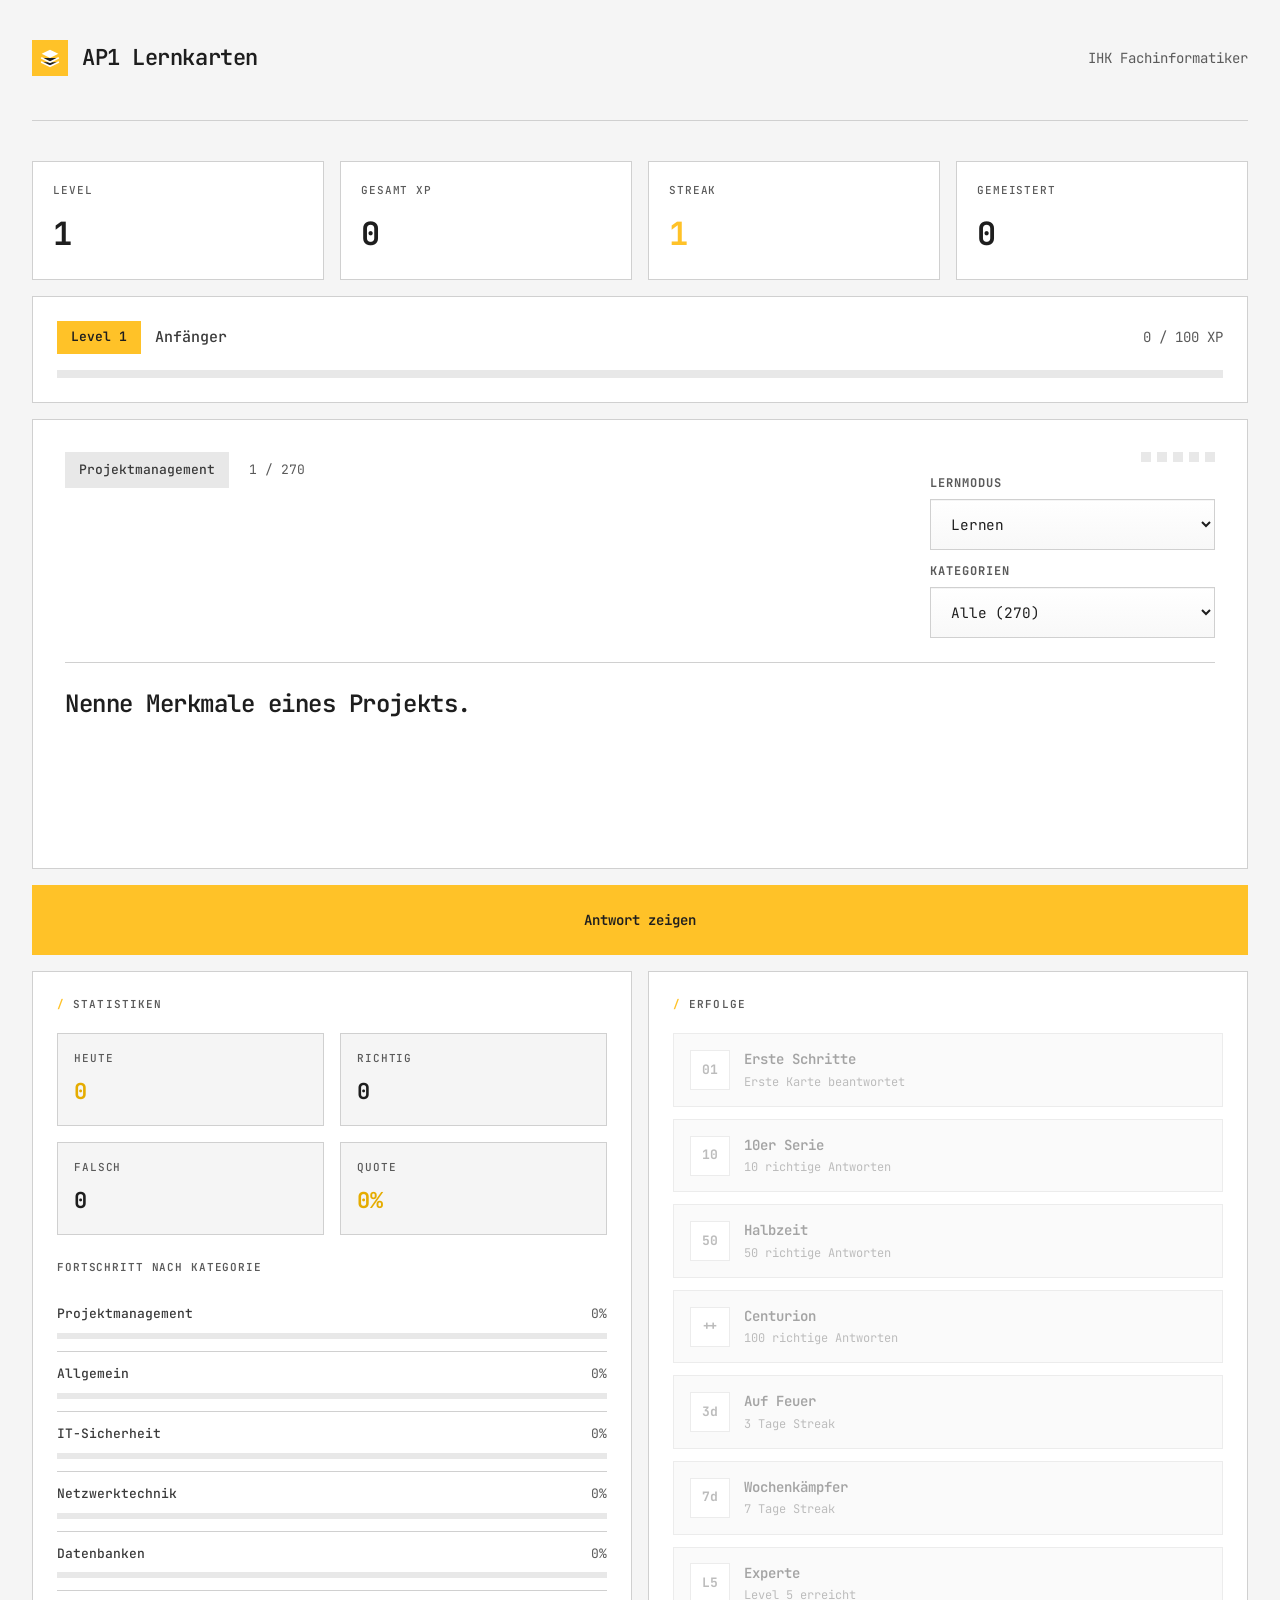
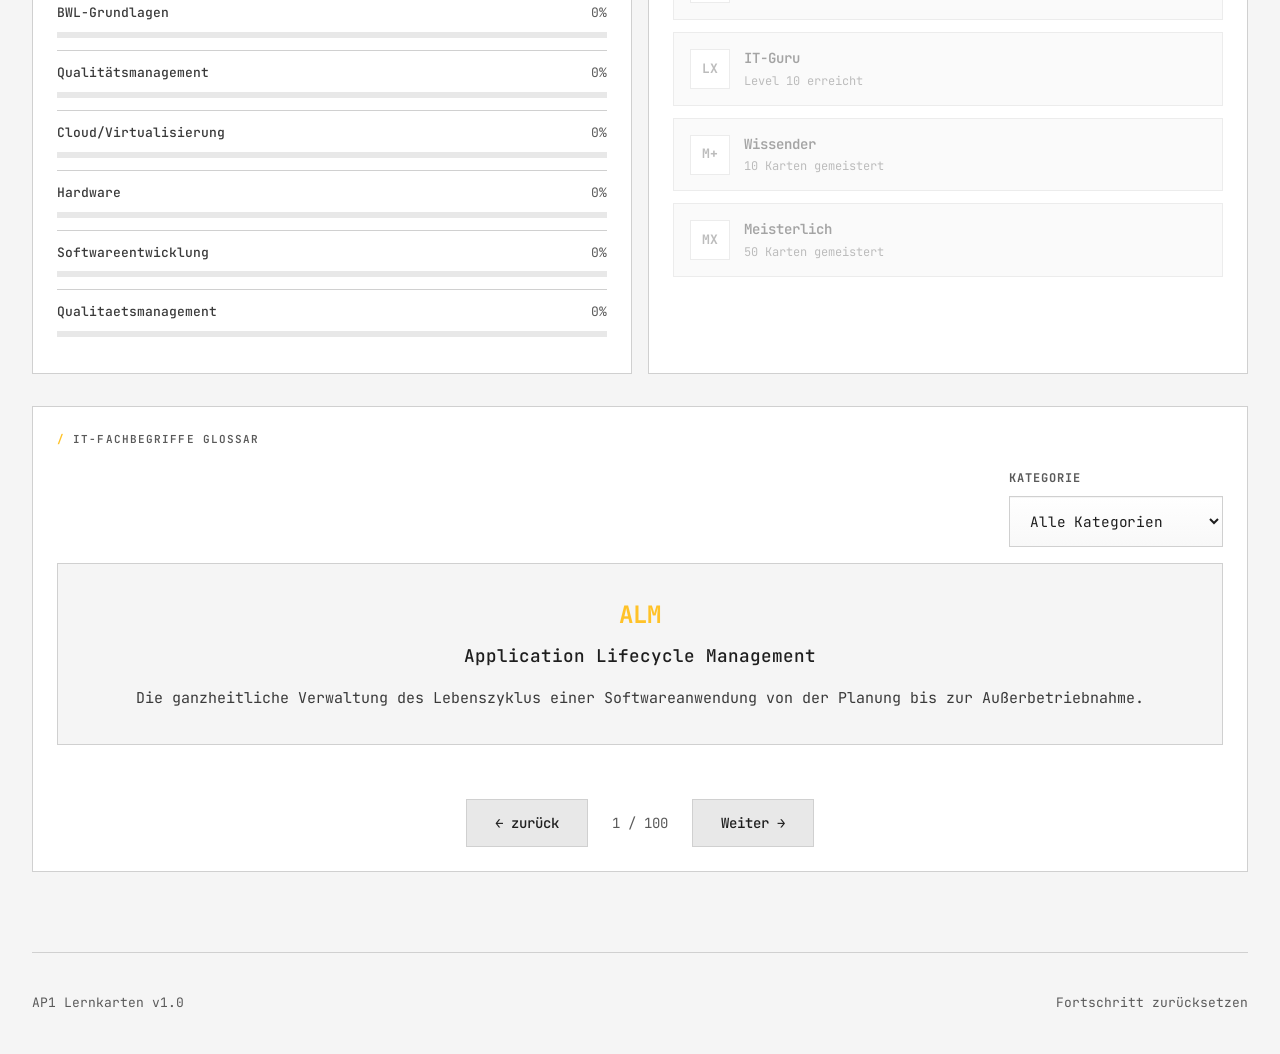
==== commit 01252d48: "Update index.html" ====
--- a/index.html
+++ b/index.html
@@ -1248,7 +1248,7 @@
                     <div class="level-header">
                         <div class="level-info">
                             <span class="level-badge">Level <span id="currentLevel">1</span></span>
-                            <span class="level-title" id="levelTitle">Anfaenger</span>
+                            <span class="level-title" id="levelTitle">Anfänger</span>
                         </div>
                         <div class="xp-text"><span id="currentXP">0</span> / <span id="nextLevelXP">100</span> XP</div>
                     </div>
@@ -1284,7 +1284,7 @@
                                   <select id="modeSelect" class="dropdown-select" onchange="setMode(this.value)">
                                     <option value="learn">Lernen</option>
                                     <option value="quiz">Abfrage</option>
-                                    <option value="weak">Schwaechen</option>
+                                    <option value="weak">Schwächen</option>
                                   </select>
                                 </div>
                                 <div class="dropdown-group">
@@ -1402,7 +1402,7 @@
                     <div class="glossar-content-wrapper">
                         <div class="glossar-inline-card" id="glossarCard">
                             <div class="glossar-term" id="glossarTerm">Begriff</div>
-                            <div class="glossar-full" id="glossarFull">Vollstaendiger Name</div>
+                            <div class="glossar-full" id="glossarFull">vollständiger Name</div>
                             <div class="glossar-desc" id="glossarDesc">Beschreibung</div>
                         </div>
                     </div>
@@ -1470,7 +1470,7 @@
             { id: 'fifty_correct', icon: '50', name: 'Halbzeit', desc: '50 richtige Antworten', condition: p => p.correctCount >= 50 },
             { id: 'hundred_correct', icon: '++', name: 'Centurion', desc: '100 richtige Antworten', condition: p => p.correctCount >= 100 },
             { id: 'streak_3', icon: '3d', name: 'Auf Feuer', desc: '3 Tage Streak', condition: p => p.streak >= 3 },
-            { id: 'streak_7', icon: '7d', name: 'Wochenkaempfer', desc: '7 Tage Streak', condition: p => p.streak >= 7 },
+            { id: 'streak_7', icon: '7d', name: 'Wochenkämpfer', desc: '7 Tage Streak', condition: p => p.streak >= 7 },
             { id: 'level_5', icon: 'L5', name: 'Experte', desc: 'Level 5 erreicht', condition: p => p.level >= 5 },
             { id: 'level_10', icon: 'LX', name: 'IT-Guru', desc: 'Level 10 erreicht', condition: p => p.level >= 10 },
             { id: 'mastered_10', icon: 'M+', name: 'Wissender', desc: '10 Karten gemeistert', condition: p => Object.values(p.cardProgress).filter(c => c.mastery >= 5).length >= 10 },
@@ -2054,7 +2054,7 @@
       "Events: Einladungen zu Hausmessen oder Festen."
     ],
     "sprechernotizen": "Zufriedene Kunden kommen wieder und empfehlen das Unternehmen weiter. Es geht nicht nur um den Preis, sondern um das „Gesamterlebnis“. Maßnahmen wie regelmäßige Feedbacks helfen dem Unternehmen, Schwachstellen zu erkennen und Prozesse zu optimieren. In der IT ist das Einhalten von Service-Level-Agreements (Qualitätsversprechen) oft der wichtigste Faktor für die Zufriedenheit.",
-    "kategorie": "Qualitaetsmanagement"
+    "kategorie": "Qualitätsmanagement"
   },
   {
     "id": 51,
@@ -2066,7 +2066,7 @@
       "Finanzierung: Prüfung von Angeboten wie Leasing oder Ratenkauf."
     ],
     "sprechernotizen": "Ein Angebotsvergleich stellt sicher, dass ein Unternehmen nicht einfach beim erstbesten Händler kauft, sondern das beste Preis- Leistungs-Verhältnis erhält. Dabei geht es nicht immer nur um den niedrigsten Preis. Auch die Garantiebedingungen oder die Liefermenge spielen eine Rolle. • Konkretes Beispiel: Dein Betrieb möchte 50 neue Monitore kaufen. Händler A bietet den günstigsten Preis, liefert aber erst in 4 Wochen. Händler B ist 5 % teurer, liefert aber sofort und bietet einen Vor-Ort- Austauschservice bei Defekten. Durch den Angebotsvergleich wird sichtbar, dass Händler B trotz des Preises die bessere Wahl für den reibungslosen Betrieb sein könnte.",
-    "kategorie": "Qualitaetsmanagement"
+    "kategorie": "Qualitätsmanagement"
   },
   {
     "id": 52,
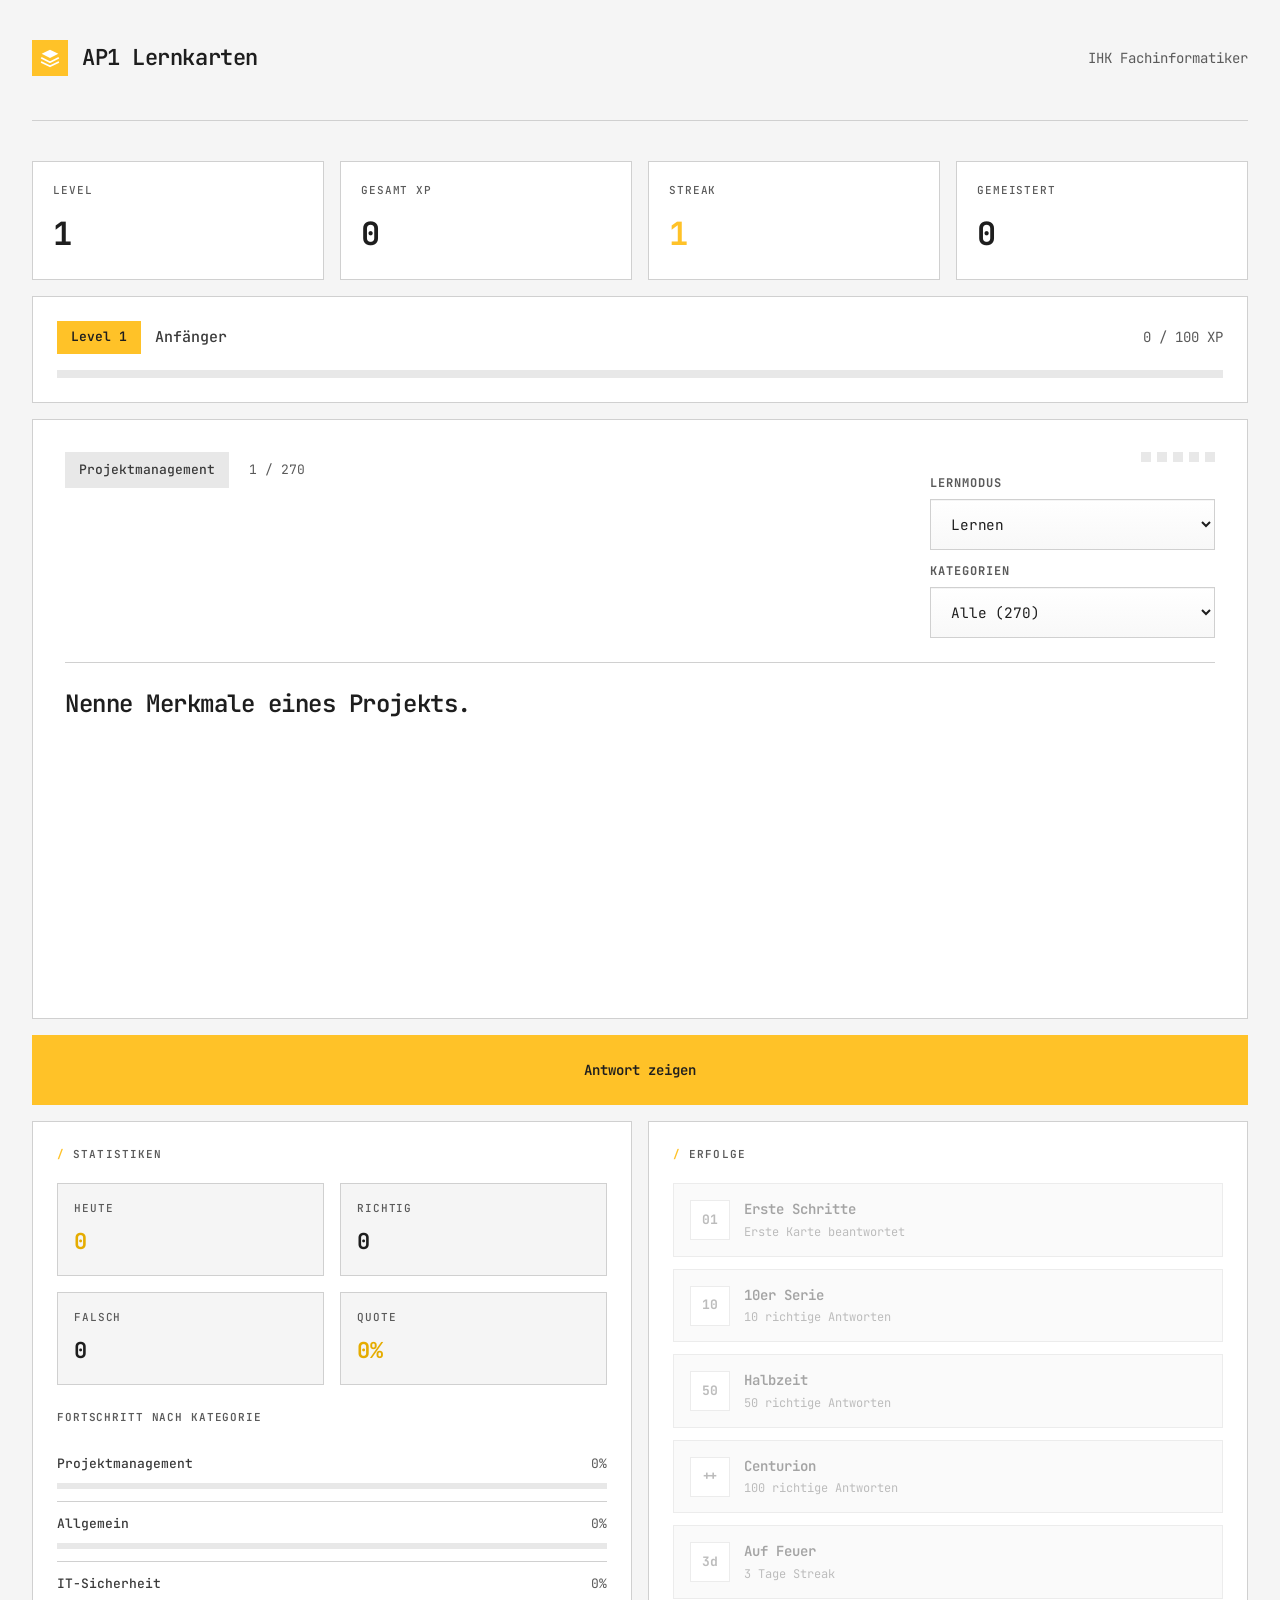
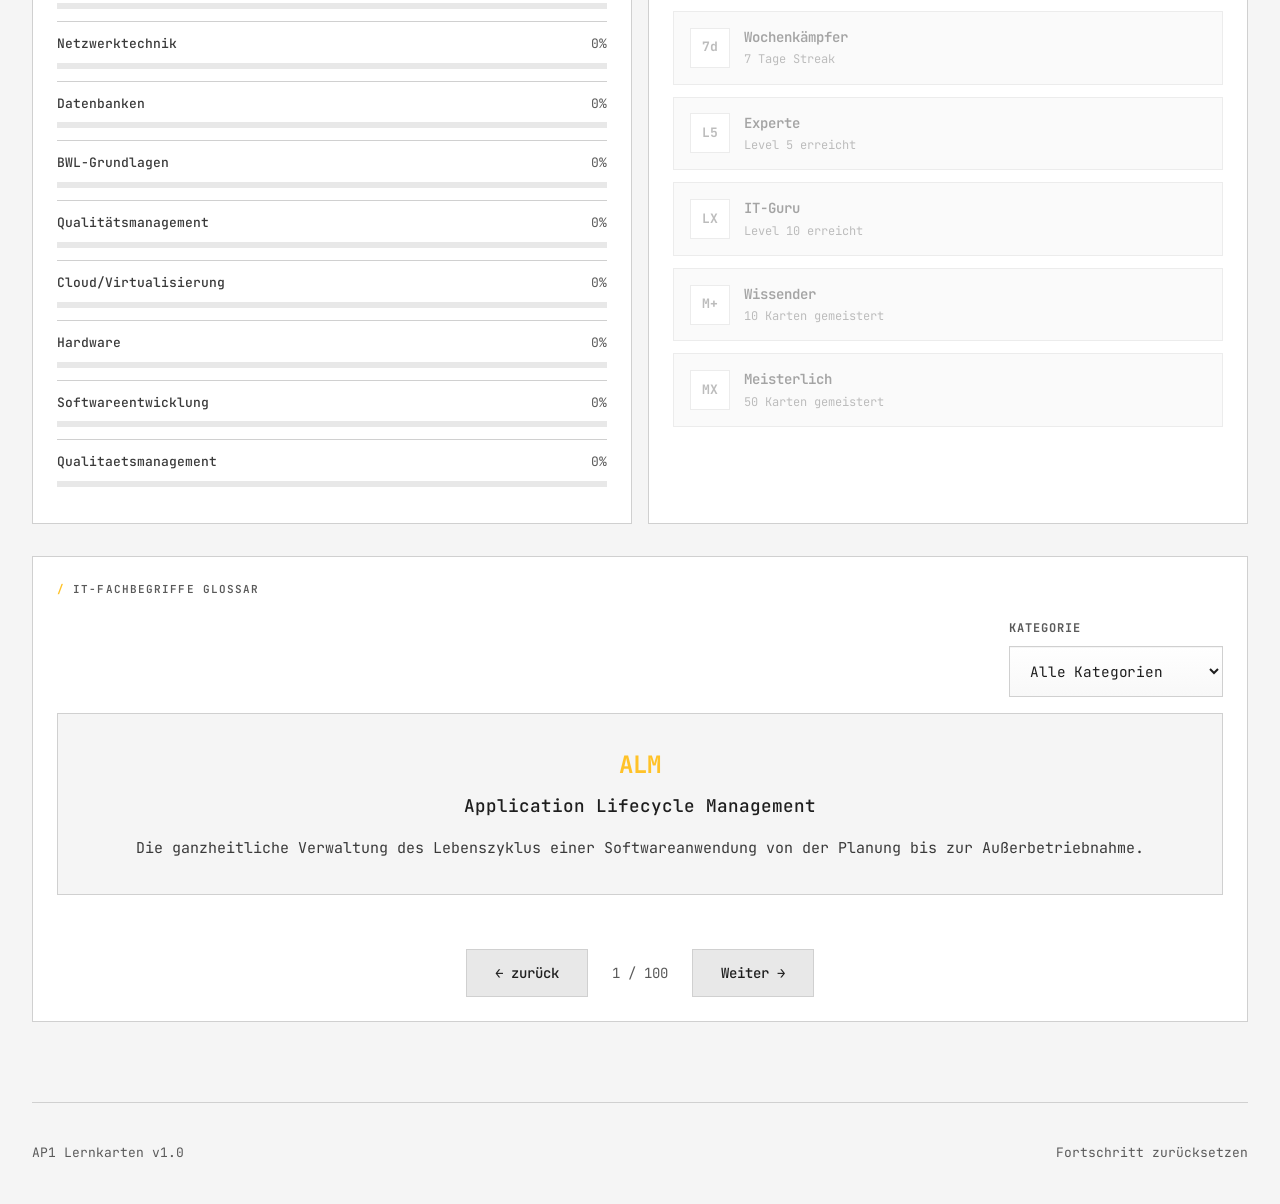
==== commit 1f5353c6: "Update index.html" ====
--- a/index.html
+++ b/index.html
@@ -7,6 +7,9 @@
     <link rel="preconnect" href="https://fonts.googleapis.com">
     <link rel="preconnect" href="https://fonts.gstatic.com" crossorigin>
     <link href="https://fonts.googleapis.com/css2?family=Inter:wght@400;500;600;700&family=JetBrains+Mono:wght@400;500&display=swap" rel="stylesheet">
+    <link rel="icon" href="./logo.svg" type="image/svg+xml" />
+    <link rel="apple-touch-icon" href=".logo.svg" />
+
     <style>
         * {
             margin: 0;
@@ -76,7 +79,7 @@
         .logo-mark svg {
             width: 20px;
             height: 20px;
-            fill: var(--text-primary);
+            fill: none;
         }
 
         .header h1 {
@@ -351,9 +354,9 @@
             border: 1px solid var(--border);
             box-shadow: 0 8px 24px rgba(0, 0, 0, 0.04);
             padding: 32px;
-          min-height: 0;
-          height: clamp(400px, 50vh, 600px);
-          overflow: hidden;
+            min-height: 0;
+            height: clamp(600px, 60vh, 800px);
+            overflow: hidden;
             position: relative;
             display: flex;
             flex-direction: column;
@@ -583,6 +586,11 @@
             min-width: 120px;
             min-height: 70px;
         }
+        .control-btn:hover {
+            border-color: var(--accent);
+            background: var(--bg-tertiary);
+        }
+
 
         .btn-show {
             background: var(--accent);
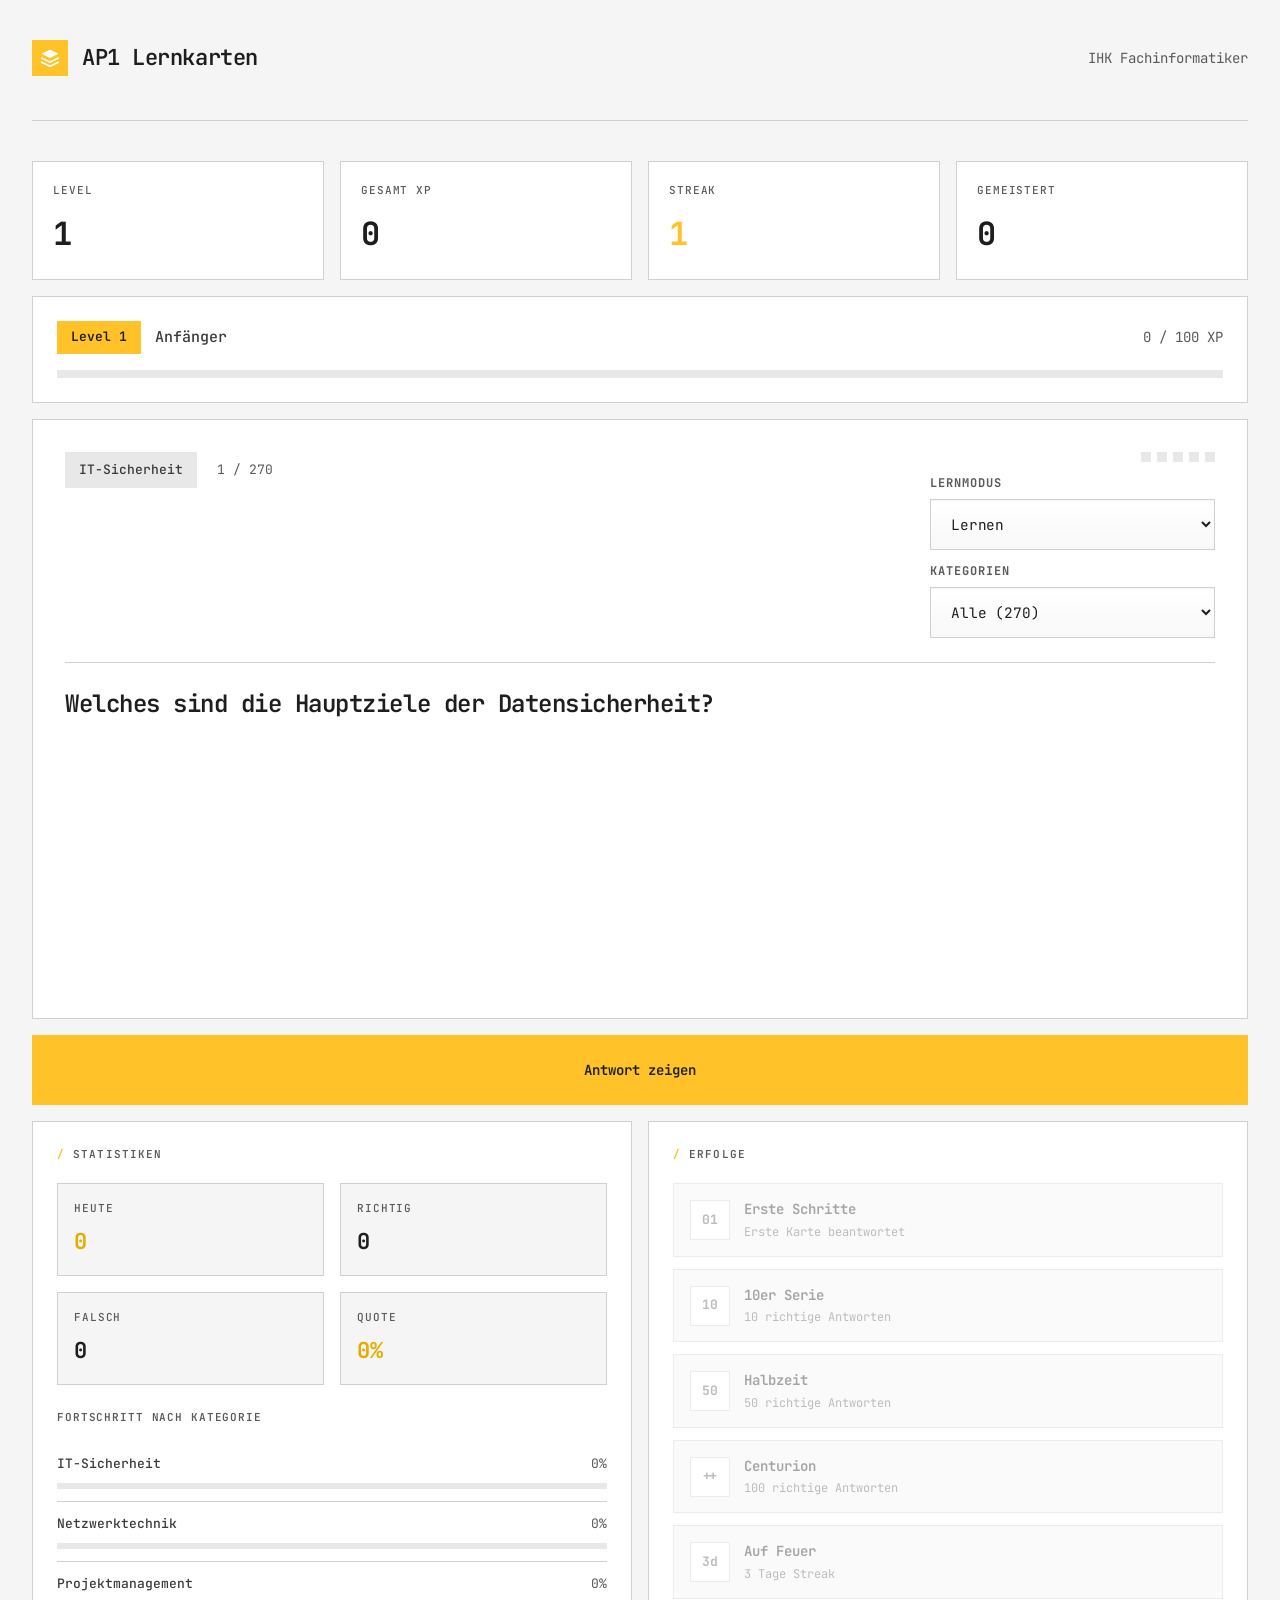
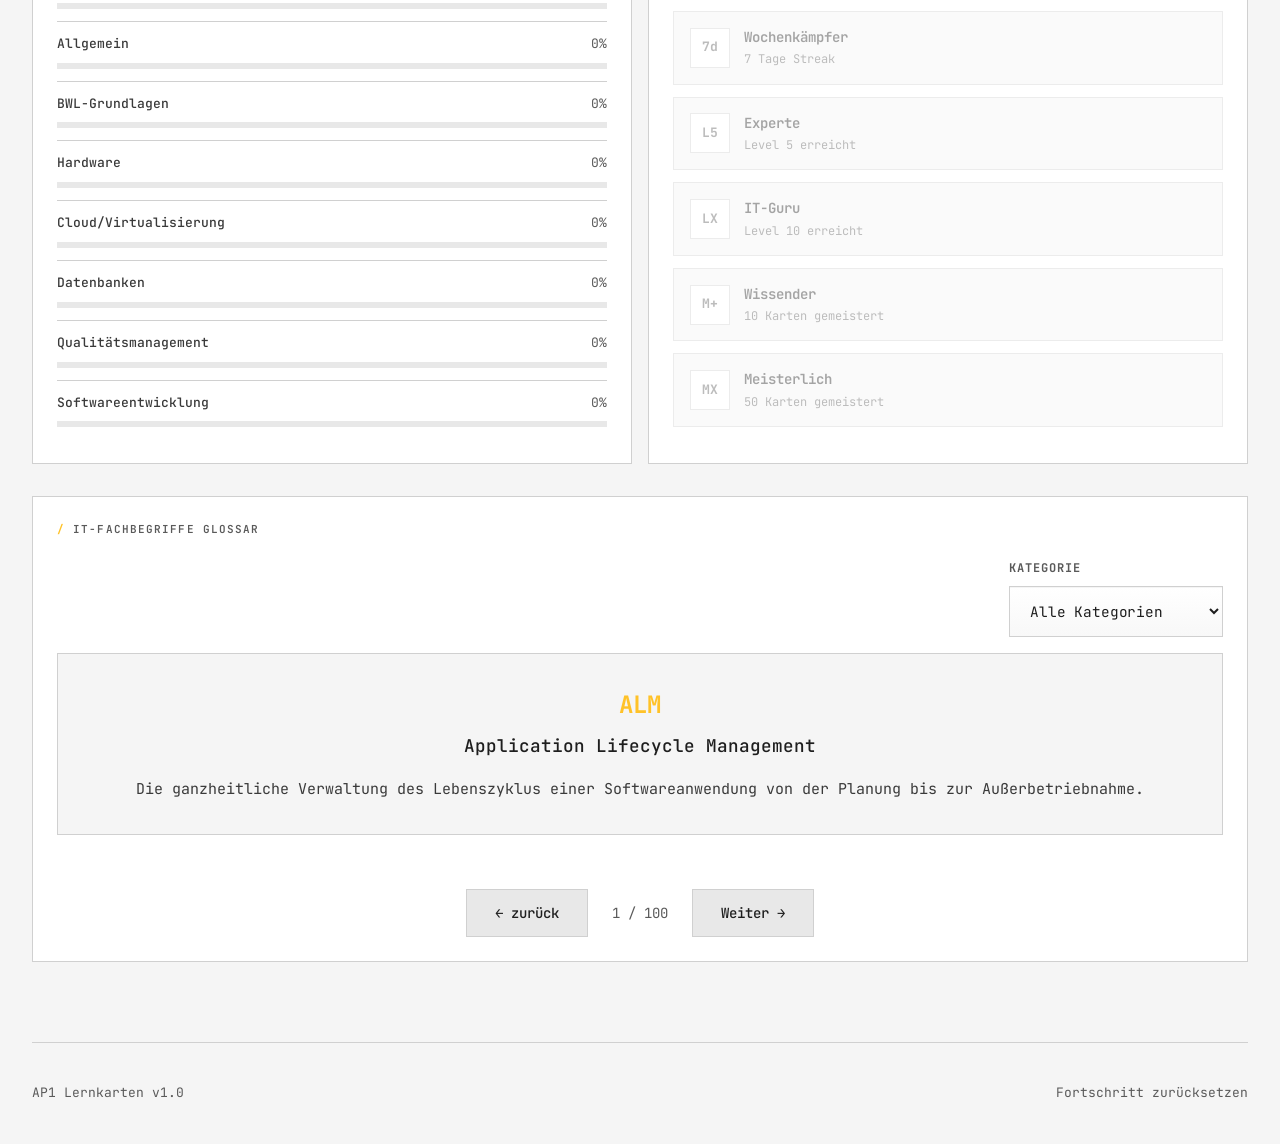
==== commit 8bf0810f: "update" ====
--- a/index.html
+++ b/index.html
@@ -7,1207 +7,10 @@
     <link rel="preconnect" href="https://fonts.googleapis.com">
     <link rel="preconnect" href="https://fonts.gstatic.com" crossorigin>
     <link href="https://fonts.googleapis.com/css2?family=Inter:wght@400;500;600;700&family=JetBrains+Mono:wght@400;500&display=swap" rel="stylesheet">
-    <link rel="icon" href="./logo.svg" type="image/svg+xml" />
-    <link rel="apple-touch-icon" href=".logo.svg" />
-
-    <style>
-        * {
-            margin: 0;
-            padding: 0;
-            box-sizing: border-box;
-        }
-
-        :root {
-            --accent: #ffc228;
-            --accent-dark: #e5ac00;
-            --bg-primary: #ffffff;
-            --bg-secondary: #f5f5f5;
-            --bg-tertiary: #e8e8e8;
-            --bg-card: #ffffff;
-            --border: #d0d0d0;
-            --border-light: #e0e0e0;
-            --text-primary: #1e1e1e;
-            --text-secondary: #3a3a3a;
-            --text-tertiary: #5a5a5a;
-        }
-
-        body {
-            font-family: 'JetBrains Mono', monospace;
-            background: var(--bg-secondary);
-            color: var(--text-primary);
-            min-height: 100vh;
-            line-height: 1.6;
-            -webkit-font-smoothing: antialiased;
-        }
-
-        .container {
-            max-width: 1400px;
-            margin: 0 auto;
-            padding: 40px 32px;
-        }
-
-        /* Header */
-        .header {
-            margin-bottom: 40px;
-            padding-bottom: 32px;
-            border-bottom: 1px solid var(--border);
-        }
-
-        .header-top {
-            display: flex;
-            justify-content: space-between;
-            align-items: center;
-            margin-bottom: 12px;
-        }
-
-        .logo {
-            display: flex;
-            align-items: center;
-            gap: 14px;
-        }
-
-        .logo-mark {
-            width: 36px;
-            height: 36px;
-            background: var(--accent);
-            border-radius: 0;
-            display: flex;
-            align-items: center;
-            justify-content: center;
-        }
-
-        .logo-mark svg {
-            width: 20px;
-            height: 20px;
-            fill: none;
-        }
-
-        .header h1 {
-            font-size: 1.375rem;
-            font-weight: 600;
-            letter-spacing: -0.02em;
-            color: var(--text-primary);
-        }
-
-        .header-sub {
-            color: var(--text-tertiary);
-            font-size: 0.875rem;
-            font-family: 'JetBrains Mono', monospace;
-        }
-
-        /* Main Grid Layout */
-        .main-grid {
-          display: flex;
-          flex-direction: column;
-          gap: 16px;
-          align-items: stretch;
-        }
-
-        /* Level Section - Full Width */
-        .level-section-wrapper {
-            width: 100%;
-        }
-
-        /* Card Focus Area */
-        .card-focus-area {
-            display: grid;
-            grid-template-columns: 1fr;
-            gap: 16px;
-          align-items: stretch;
-          grid-auto-rows: minmax(520px, 1fr);
-        }
-
-        .card-main {
-          min-width: 0;
-          height: 100%;
-          max-height: 100%;
-          overflow: hidden;
-          gap: 16px;
-          display: flex;
-          flex-direction: column;
-          align-items: stretch;
-        }
-
-        /* Bottom Section - Everything else */
-        .bottom-section {
-            display: grid;
-            grid-template-columns: 1fr 1fr;
-            gap: 16px;
-          align-items: stretch;
-        }
-
-        .sidebar {
-            display: flex;
-            flex-direction: column;
-          gap: 16px;
-          min-height: 0;
-        }
-
-        .sidebar-right {
-            display: flex;
-            flex-direction: column;
-          gap: 16px;
-          min-height: 0;
-        }
-
-        /* Stats Bar */
-        .stats-bar {
-            display: grid;
-            grid-template-columns: repeat(4, 1fr);
-            gap: 16px;
-            margin-bottom: 16px;
-        }
-
-        .stat-card {
-            background: var(--bg-card);
-            padding: 20px;
-            border: 1px solid var(--border);
-        }
-
-        .stat-card .label {
-            font-size: 0.6875rem;
-            color: var(--text-tertiary);
-            text-transform: uppercase;
-            letter-spacing: 0.08em;
-            margin-bottom: 8px;
-            font-weight: 500;
-        }
-
-        .stat-card .value {
-            font-size: 2rem;
-            font-weight: 700;
-            font-variant-numeric: tabular-nums;
-            letter-spacing: -0.02em;
-            color: var(--text-primary);
-        }
-
-        .stat-card.accent .value { color: var(--text-primary); }
-        .stat-card.success .value { color: var(--text-primary); }
-        .stat-card.warning .value { color: var(--accent); }
-
-        /* Level Progress */
-        .level-section {
-            background: var(--bg-card);
-            border: 1px solid var(--border);
-            padding: 24px;
-        }
-
-        .level-header {
-            display: flex;
-            justify-content: space-between;
-            align-items: center;
-            margin-bottom: 16px;
-        }
-
-        .level-info {
-            display: flex;
-            align-items: center;
-            gap: 14px;
-        }
-
-        .level-badge {
-            background: var(--accent);
-            padding: 6px 14px;
-            font-size: 0.8125rem;
-            font-weight: 600;
-            color: var(--text-primary);
-        }
-
-        .level-title {
-            color: var(--text-secondary);
-            font-size: 0.9375rem;
-            font-weight: 500;
-        }
-
-        .xp-text {
-            color: var(--text-tertiary);
-            font-size: 0.875rem;
-            font-family: 'JetBrains Mono', monospace;
-        }
-
-        .progress-bar {
-            height: 8px;
-            background: var(--bg-tertiary);
-            overflow: hidden;
-        }
-
-        .progress-fill {
-            height: 100%;
-            background: var(--accent);
-            transition: width 0.4s cubic-bezier(0.4, 0, 0.2, 1);
-        }
-
-        /* Section Labels */
-        .section-label {
-            font-size: 0.6875rem;
-            color: var(--text-tertiary);
-            text-transform: uppercase;
-            letter-spacing: 0.1em;
-            margin-bottom: 16px;
-            font-weight: 600;
-            display: flex;
-            align-items: center;
-            gap: 8px;
-        }
-
-        .section-label::before {
-            content: '/';
-            color: var(--accent);
-            font-weight: 700;
-        }
-
-        .filter-buttons {
-            display: flex;
-            flex-wrap: wrap;
-            gap: 10px;
-        }
-
-        .filter-buttons.vertical {
-            flex-direction: column;
-            align-items: stretch;
-        }
-
-        .filter-buttons.vertical .filter-btn {
-            width: 100%;
-          justify-content: space-between;
-          text-align: right;
-        }
-
-        .filter-btn {
-            padding: 10px 16px;
-            border: 1px solid var(--border);
-            background: var(--bg-card);
-            color: var(--text-secondary);
-            cursor: pointer;
-            font-size: 0.8125rem;
-            font-family: inherit;
-            font-weight: 500;
-        }
-
-        .filter-btn.active {
-            background: var(--accent);
-            border-color: var(--accent);
-            color: var(--text-primary);
-        }
-
-        .filter-btn .count {
-            color: var(--text-tertiary);
-            margin-left: 8px;
-            font-family: 'JetBrains Mono', monospace;
-            font-size: 0.75rem;
-        }
-
-        .filter-btn.active .count {
-            color: var(--text-primary);
-        }
-
-        .mode-btn {
-            padding: 16px 20px;
-            border: 1px solid var(--border);
-            background: var(--bg-card);
-            color: var(--text-secondary);
-            cursor: pointer;
-            font-family: inherit;
-            text-align: left;
-        }
-
-        .mode-btn.active {
-            border-color: var(--accent);
-            border-width: 2px;
-            background: var(--bg-card);
-        }
-
-        .mode-btn-label {
-            font-size: 0.6875rem;
-            color: var(--text-tertiary);
-            text-transform: uppercase;
-            letter-spacing: 0.08em;
-            margin-bottom: 6px;
-            font-weight: 500;
-        }
-
-        .mode-btn.active .mode-btn-label {
-            color: var(--accent-dark);
-        }
-
-        .mode-btn-title {
-            font-size: 1rem;
-            font-weight: 600;
-            color: var(--text-primary);
-        } 
-
-        /* Card Display */
-        .card-container {
-          margin-bottom: 0;
-          flex: 1;
-          min-height: 0;
-          max-height: 100%;
-          overflow: hidden;
-          display: flex;
-          flex-direction: column;
-          align-self: stretch;
-          width: 100%;
-        }
-
-        .flashcard {
-            background: var(--bg-card);
-            border: 1px solid var(--border);
-            box-shadow: 0 8px 24px rgba(0, 0, 0, 0.04);
-            padding: 32px;
-            min-height: 0;
-            height: clamp(600px, 60vh, 800px);
-            overflow: hidden;
-            position: relative;
-            display: flex;
-            flex-direction: column;
-        }
-
-        .card-header {
-          display: flex;
-          align-items: flex-start;
-          gap: 16px;
-          margin-bottom: 24px;
-          padding-bottom: 24px;
-          border-bottom: 1px solid var(--border);
-          flex-shrink: 0;
-          flex-wrap: wrap;
-        }
-
-        .card-header-right {
-          display: flex;
-          flex-direction: column;
-          gap: 12px;
-          margin-left: auto;
-          align-items: flex-end;
-        }
-
-        .card-actions {
-          display: flex;
-          flex-direction: column;
-          gap: 12px;
-          width: min(300px, 100%);
-        }
-
-        .dropdown-group {
-          display: flex;
-          flex-direction: column;
-          gap: 6px;
-        }
-
-        .dropdown-label {
-          font-size: 0.75rem;
-          letter-spacing: 0.08em;
-          text-transform: uppercase;
-          color: var(--text-tertiary);
-          font-weight: 700;
-        }
-
-        .dropdown-select {
-          padding: 14px 16px;
-          border: 1px solid var(--border);
-          background: linear-gradient(180deg, #ffffff 0%, #f8f8f8 100%);
-          font-family: inherit;
-          font-size: 0.9rem;
-          color: var(--text-primary);
-          border-radius: 0;
-          cursor: pointer;
-          letter-spacing: -0.01em;
-          transition: border-color 0.15s ease, box-shadow 0.15s ease;
-          box-shadow: inset 0 1px 0 rgba(0,0,0,0.04);
-        }
-
-        .dropdown-select:focus {
-          outline: none;
-          border-color: var(--accent);
-          box-shadow: 0 0 0 2px rgba(255, 194, 40, 0.25);
-        }
-
-        .dropdown-select:hover {
-          border-color: var(--accent);
-        }
-
-        .card-content {
-            flex: 1;
-            overflow-y: auto;
-            min-height: 0;
-        }
-
-        .card-meta {
-            display: flex;
-            align-items: center;
-            gap: 20px;
-        }
-
-        .card-category {
-            background: var(--bg-tertiary);
-            padding: 8px 14px;
-            font-size: 0.8125rem;
-            color: var(--text-secondary);
-            font-weight: 500;
-        }
-
-        .card-number {
-            color: var(--text-tertiary);
-            font-size: 0.8125rem;
-            font-family: 'JetBrains Mono', monospace;
-        }
-
-        .card-mastery {
-            display: flex;
-            gap: 6px;
-        }
-
-        .mastery-dot {
-            width: 10px;
-            height: 10px;
-            background: var(--bg-tertiary);
-        }
-
-        .mastery-dot.filled {
-            background: var(--accent);
-        }
-
-        .card-question {
-            font-size: 1.5rem;
-            font-weight: 600;
-            margin-bottom: 24px;
-            color: var(--text-primary);
-            line-height: 1.4;
-            letter-spacing: -0.02em;
-        }
-
-        .card-answer {
-            display: none;
-        }
-
-        .card-answer.visible {
-            display: block;
-            animation: slideUp 0.3s cubic-bezier(0.4, 0, 0.2, 1);
-        }
-
-        @keyframes slideUp {
-            from { opacity: 0; transform: translateY(16px); }
-            to { opacity: 1; transform: translateY(0); }
-        }
-
-        .answer-section {
-            margin-bottom: 28px;
-        }
-
-        .answer-title {
-            font-size: 0.6875rem;
-            color: var(--accent-dark);
-            text-transform: uppercase;
-            letter-spacing: 0.1em;
-            margin-bottom: 20px;
-            font-weight: 600;
-        }
-
-        .answer-list {
-            list-style: none;
-        }
-
-        .answer-list li {
-            padding: 14px 0;
-            padding-left: 28px;
-            position: relative;
-            border-bottom: 1px solid var(--bg-tertiary);
-            color: var(--text-secondary);
-            font-size: 0.9375rem;
-            line-height: 1.7;
-        }
-
-        .answer-list li:last-child {
-            border-bottom: none;
-        }
-
-        .answer-list li::before {
-            content: "";
-            position: absolute;
-            left: 0;
-            top: 20px;
-            width: 8px;
-            height: 8px;
-            background: var(--accent);
-        }
-
-        .hidden {
-          display: none !important;
-        }
-
-        .notes-section {
-            background: var(--bg-secondary);
-            padding: 24px;
-            margin-top: 28px;
-            border-left: 4px solid var(--accent);
-        }
-
-        .notes-title {
-            font-size: 0.6875rem;
-            color: var(--text-tertiary);
-            text-transform: uppercase;
-            letter-spacing: 0.1em;
-            margin-bottom: 10px;
-            font-weight: 600;
-        }
-
-        .notes-text {
-            font-size: 0.9375rem;
-            line-height: 1.8;
-            color: var(--text-secondary);
-        }
-
-        /* Control Buttons */
-        .controls-row {
-          display: grid;
-          grid-template-columns: 1fr 1fr;
-          gap: 16px;
-          align-items: stretch;
-          margin-top: 0px;
-        }
-
-        .controls {
-            display: flex;
-            gap: 16px;
-        }
-
-        .control-btn {
-            padding: 16px 24px;
-            border: 1px solid var(--border);
-            cursor: pointer;
-            font-size: 0.875rem;
-            font-weight: 600;
-            font-family: inherit;
-            display: flex;
-            align-items: center;
-            justify-content: center;
-            gap: 10px;
-            flex: 1;
-            min-width: 120px;
-            min-height: 70px;
-        }
-        .control-btn:hover {
-            border-color: var(--accent);
-            background: var(--bg-tertiary);
-        }
-
-
-        .btn-show {
-            background: var(--accent);
-            color: var(--text-primary);
-            border-color: var(--accent);
-        }
-
-        .btn-wrong {
-            background: var(--bg-card);
-            color: var(--text-primary);
-        }
-
-        .btn-correct {
-            background: var(--bg-card);
-            color: var(--text-primary);
-        }
-
-        .btn-skip {
-            background: var(--bg-card);
-            color: var(--text-secondary);
-        }
-
-        .btn-hard {
-            background: var(--bg-card);
-            color: var(--text-primary);
-        }
-
-        .rating-buttons {
-          display: none;
-          gap: 16px;
-          align-items: stretch;
-        }
-
-        .rating-buttons.visible {
-          display: flex;
-        }
-
-        .controls-row .control-btn {
-          min-width: 0;
-          align-self: stretch;
-        }
-
-        #showControls {
-          display: flex;
-          align-items: stretch;
-        }
-
-        /* When only answer button is shown, span full width */
-        #showControls:not(.has-skip) {
-          grid-column: span 2;
-        }
-
-        #showControls.has-skip {
-          grid-column: span 1;
-        }
-
-        #showControls.hidden {
-            display: none;
-        }
-
-        /* Sidebar Sections */
-        .sidebar-section {
-            background: var(--bg-card);
-            border: 1px solid var(--border);
-            padding: 24px;
-          flex: 1;
-          display: flex;
-          flex-direction: column;
-        }
-
-        .sidebar-title {
-            font-size: 0.6875rem;
-            color: var(--text-tertiary);
-            text-transform: uppercase;
-            letter-spacing: 0.1em;
-            margin-bottom: 20px;
-            font-weight: 600;
-            display: flex;
-            align-items: center;
-            gap: 8px;
-        }
-
-        .sidebar-title::before {
-            content: '/';
-            color: var(--accent);
-            font-weight: 700;
-        }
-
-        /* Keyboard Shortcuts */
-        .shortcuts-list {
-            display: flex;
-            flex-direction: column;
-            gap: 12px;
-        }
-
-        .shortcut {
-            display: flex;
-            align-items: center;
-            gap: 12px;
-            font-size: 0.8125rem;
-            color: var(--text-secondary);
-        }
-
-        .key {
-            background: var(--bg-tertiary);
-            padding: 6px 12px;
-            font-family: 'JetBrains Mono', monospace;
-            font-size: 0.75rem;
-            border: 1px solid var(--border);
-            color: var(--text-primary);
-            min-width: 48px;
-            text-align: center;
-            font-weight: 500;
-        }
-
-        /* Statistics Grid */
-        .stats-grid {
-            display: grid;
-            grid-template-columns: repeat(2, 1fr);
-            gap: 16px;
-        }
-
-        .stat-item {
-            background: var(--bg-secondary);
-            padding: 16px;
-            border: 1px solid var(--border);
-        }
-
-        .stat-item-label {
-            color: var(--text-tertiary);
-            font-size: 0.6875rem;
-            text-transform: uppercase;
-            letter-spacing: 0.08em;
-            margin-bottom: 6px;
-            font-weight: 500;
-        }
-
-        .stat-item-value {
-            font-size: 1.375rem;
-            font-weight: 700;
-            font-variant-numeric: tabular-nums;
-            color: var(--text-primary);
-        }
-
-        .stat-item-value.green { color: var(--text-primary); }
-        .stat-item-value.red { color: var(--text-primary); }
-        .stat-item-value.blue { color: var(--accent-dark); }
-
-        /* Category Progress */
-        .category-progress {
-            margin-top: 24px;
-        }
-
-        .category-progress-title {
-            font-size: 0.6875rem;
-            color: var(--text-tertiary);
-            text-transform: uppercase;
-            letter-spacing: 0.08em;
-            margin-bottom: 16px;
-            font-weight: 600;
-        }
-
-        .category-item {
-            display: flex;
-            flex-direction: column;
-            gap: 8px;
-            padding: 12px 0;
-            border-bottom: 1px solid var(--border);
-        }
-
-        .category-item:last-child {
-            border-bottom: none;
-        }
-
-        .category-item-header {
-            display: flex;
-            justify-content: space-between;
-            align-items: center;
-        }
-
-        .category-name {
-            font-size: 0.8125rem;
-            color: var(--text-secondary);
-            font-weight: 500;
-        }
-
-        .category-bar {
-            height: 6px;
-            background: var(--bg-tertiary);
-            overflow: hidden;
-        }
-
-        .category-bar-fill {
-            height: 100%;
-            background: var(--accent);
-            transition: width 0.4s ease;
-        }
-
-        .category-percent {
-            font-size: 0.8125rem;
-            color: var(--text-tertiary);
-            font-family: 'JetBrains Mono', monospace;
-        }
-
-        /* Achievements */
-        .achievements-grid {
-            display: flex;
-            flex-direction: column;
-            gap: 12px;
-        }
-
-        .achievement {
-            background: var(--bg-secondary);
-            border: 1px solid var(--border);
-            padding: 14px 16px;
-            display: flex;
-            align-items: center;
-            gap: 14px;
-        }
-
-        .achievement.locked {
-            opacity: 0.4;
-        }
-
-        .achievement-icon {
-            width: 40px;
-            height: 40px;
-            background: var(--bg-card);
-            display: flex;
-            align-items: center;
-            justify-content: center;
-            font-size: 0.8125rem;
-            font-weight: 700;
-            color: var(--accent-dark);
-            font-family: 'JetBrains Mono', monospace;
-            border: 1px solid var(--border);
-        }
-
-        .achievement.locked .achievement-icon {
-            color: var(--text-tertiary);
-        }
-
-        .achievement-info {
-            flex: 1;
-        }
-
-        .achievement-name {
-            font-size: 0.875rem;
-            font-weight: 600;
-            margin-bottom: 2px;
-            color: var(--text-primary);
-        }
-
-        .achievement-desc {
-            font-size: 0.75rem;
-            color: var(--text-tertiary);
-        }
-
-        /* Toast Notification */
-        .toast {
-            position: fixed;
-            bottom: 40px;
-            left: 50%;
-            transform: translateX(-50%) translateY(100px);
-            background: var(--bg-card);
-            border: 1px solid var(--border);
-            color: var(--text-primary);
-            padding: 18px 28px;
-            font-weight: 500;
-            font-size: 0.9375rem;
-            opacity: 0;
-            transition: all 0.3s cubic-bezier(0.4, 0, 0.2, 1);
-            z-index: 1000;
-        }
-
-        .toast.show {
-            transform: translateX(-50%) translateY(0);
-            opacity: 1;
-        }
-
-        .toast.level-up {
-            border-left: 4px solid var(--accent);
-        }
-
-        .toast.success {
-            border-left: 4px solid var(--accent);
-        }
-
-        /* Footer */
-        .footer {
-            margin-top: 80px;
-            padding-top: 40px;
-            border-top: 1px solid var(--border);
-            display: flex;
-            justify-content: space-between;
-            align-items: center;
-        }
-
-        .footer-text {
-            font-size: 0.8125rem;
-            color: var(--text-tertiary);
-        }
-
-        .footer-links {
-            display: flex;
-            gap: 32px;
-        }
-
-        .footer-link {
-            font-size: 0.8125rem;
-            color: var(--text-tertiary);
-            text-decoration: none;
-            cursor: pointer;
-        }
-
-        .footer-link:hover {
-            color: var(--accent);
-        }
-
-        /* Glossar Section - Inline Card */
-        .glossar-section {
-            width: 100%;
-            margin-top: 16px;
-        }
-
-        .glossar-dropdown-group {
-            display: flex;
-            flex-direction: column;
-            align-items: flex-start;
-            gap: 8px;
-            margin-bottom: 16px;
-            margin-left: auto;
-        }
-
-        .glossar-dropdown-group .dropdown-label {
-            margin-bottom: 0;
-        }
-
-        .glossar-dropdown-group .dropdown-select {
-            width: auto;
-            min-width: 180px;
-        }
-
-        .glossar-content-wrapper {
-            min-height: 220px;
-            max-height: 350px;
-            overflow-y: auto;
-            margin-bottom: 16px;
-        }
-
-        .glossar-content-wrapper::-webkit-scrollbar {
-            width: 8px;
-        }
-
-        .glossar-content-wrapper::-webkit-scrollbar-track {
-            background: var(--bg-secondary);
-        }
-
-        .glossar-content-wrapper::-webkit-scrollbar-thumb {
-            background: var(--border);
-            border-radius: 4px;
-        }
-
-        .glossar-content-wrapper::-webkit-scrollbar-thumb:hover {
-            background: var(--accent);
-        }
-
-        .glossar-inline-card {
-            background: var(--bg-secondary);
-            border: 1px solid var(--border);
-            padding: 32px;
-            text-align: center;
-            min-height: 180px;
-            display: flex;
-            flex-direction: column;
-            justify-content: center;
-        }
-
-        .glossar-term {
-            font-size: 1.5rem;
-            font-weight: 700;
-            color: var(--accent);
-            margin-bottom: 8px;
-            font-family: 'JetBrains Mono', monospace;
-        }
-
-        .glossar-full {
-            font-size: 1.1rem;
-            color: var(--text-primary);
-            margin-bottom: 16px;
-            font-weight: 500;
-        }
-
-        .glossar-desc {
-            font-size: 0.9375rem;
-            color: var(--text-secondary);
-            line-height: 1.7;
-        }
-
-        .glossar-inline-nav {
-            display: flex;
-            gap: 12px;
-            align-items: center;
-            justify-content: center;
-        }
-
-        .glossar-nav-btn {
-            padding: 14px 28px;
-            background: var(--bg-tertiary);
-            border: 1px solid var(--border);
-            color: var(--text-primary);
-            font-size: 0.875rem;
-            font-family: 'JetBrains Mono', monospace;
-            font-weight: 500;
-            cursor: pointer;
-            transition: all 0.2s;
-        }
-
-        .glossar-nav-btn:hover {
-            background: var(--accent);
-        }
-
-        .glossar-counter {
-            font-size: 0.875rem;
-            color: var(--text-tertiary);
-            font-family: 'JetBrains Mono', monospace;
-            min-width: 80px;
-            text-align: center;
-        }
-
-        @media (max-width: 768px) {
-            .glossar-inline-categories {
-                gap: 6px;
-            }
-
-            .glossar-cat-btn {
-                padding: 6px 12px;
-                font-size: 0.75rem;
-            }
-
-            .glossar-inline-card {
-                padding: 20px;
-                min-height: 150px;
-            }
-
-            .glossar-term {
-                font-size: 1.25rem;
-            }
-
-            .glossar-full {
-                font-size: 1rem;
-            }
-
-            .glossar-nav-btn {
-                padding: 12px 16px;
-                font-size: 0.8rem;
-            }
-        }
-
-
-        @media (max-width: 1024px) {
-            .card-focus-area {
-                grid-template-columns: 1fr;
-            }
-
-          .card-main {
-            height: 100%;
-            max-height: 100%;
-            overflow: hidden;
-          }
-
-          .card-container {
-            min-height: 0;
-            height: 100%;
-            width: 100%;
-          }
-
-            .controls-row {
-                grid-template-columns: 1fr;
-            }
-
-            .controls {
-                width: 100%;
-            }
-
-            #showControls:not(.has-skip),
-            #showControls.has-skip {
-              grid-column: span 1;
-            }
-
-            .card-header {
-              flex-direction: column;
-              align-items: flex-start;
-            }
-
-            .card-header-right {
-              width: 100%;
-              align-items: flex-start;
-            }
-
-            .card-actions {
-              width: 100%;
-            }
-
-            .dropdown-select {
-              width: 100%;
-            }
-
-            .bottom-section {
-                grid-template-columns: 1fr;
-            }
-
-            .sidebar {
-                display: grid;
-                grid-template-columns: 1fr;
-            }
-
-            .sidebar-right {
-                display: grid;
-                grid-template-columns: 1fr;
-            }
-        }
-
-        @media (max-width: 768px) {
-            .container {
-                padding: 16px 12px;
-            }
-
-            .header {
-                margin-bottom: 16px;
-                padding-bottom: 16px;
-            }
-
-            .header-top {
-                flex-direction: column;
-                align-items: flex-start;
-                gap: 8px;
-            }
-
-            .stats-bar {
-                grid-template-columns: repeat(2, 1fr);
-                gap: 8px;
-                margin-bottom: 8px;
-            }
-
-            .stat-card {
-                padding: 12px;
-            }
-
-            .stat-card .value {
-                font-size: 1.5rem;
-            }
-
-            .level-section {
-                padding: 16px;
-            }
-
-            .flashcard {
-                padding: 16px;
-                height: 80vh;
-                min-height: 400px;
-            }
-
-            .card-header {
-                margin-bottom: 12px;
-                padding-bottom: 12px;
-                gap: 8px;
-            }
-
-            .card-meta {
-                gap: 10px;
-            }
-
-            .card-category {
-                padding: 6px 10px;
-                font-size: 0.75rem;
-            }
-
-            .dropdown-group {
-                gap: 4px;
-            }
-
-            .dropdown-label {
-                font-size: 0.65rem;
-            }
-
-            .dropdown-select {
-                padding: 8px 10px;
-                font-size: 0.8rem;
-            }
-
-            .card-question {
-                font-size: 1.1rem;
-                margin-bottom: 16px;
-            }
-
-            .control-btn {
-                padding: 14px 12px;
-                font-size: 0.75rem;
-                min-height: 56px;
-            }
-
-            .rating-buttons.visible {
-                display: grid;
-                grid-template-columns: repeat(3, 1fr);
-            }
-
-            .bottom-section {
-                gap: 12px;
-            }
-
-            .sidebar-section {
-                padding: 16px;
-            }
-        }
-
-    </style>
+    <link rel="icon" href="./assets/logo.svg" type="image/svg+xml" />
+    <link rel="apple-touch-icon" sizes="180x180" href="assets/logo-180.png" />
+
+    <link rel="stylesheet" href="css/styles.css">
 </head>
 <body>
     <div class="container">
@@ -1435,3870 +238,26 @@
     <!-- Toast Notification -->
     <div class="toast" id="toast"></div>
 
-    <script>
-        // State
-        let cards = [];
-        let filteredCards = [];
-        let currentIndex = 0;
-        let currentMode = 'learn';
-        let answerShown = false;
-        let activeFilters = new Set(['alle']);
-
-        // Progress State (wird aus localStorage geladen)
-        let progress = {
-            xp: 0,
-            level: 1,
-            streak: 0,
-            lastStudyDate: null,
-            todayCount: 0,
-            correctCount: 0,
-            wrongCount: 0,
-            cardProgress: {}, // cardId -> {mastery: 0-5, lastSeen: date, correct: 0, wrong: 0}
-            achievements: []
-        };
-
-        // Level Thresholds
-        const levels = [
-            { level: 1, xp: 0, title: 'Anfänger' },
-            { level: 2, xp: 100, title: 'Lehrling' },
-            { level: 3, xp: 250, title: 'Geselle' },
-            { level: 4, xp: 500, title: 'Fortgeschritten' },
-            { level: 5, xp: 800, title: 'Experte' },
-            { level: 6, xp: 1200, title: 'Meister' },
-            { level: 7, xp: 1700, title: 'Großmeister' },
-            { level: 8, xp: 2300, title: 'Champion' },
-            { level: 9, xp: 3000, title: 'Legende' },
-            { level: 10, xp: 4000, title: 'IT-Guru' }
-        ];
-
-        // Achievements
-        const achievementDefs = [
-            { id: 'first_card', icon: '01', name: 'Erste Schritte', desc: 'Erste Karte beantwortet', condition: p => p.correctCount + p.wrongCount >= 1 },
-            { id: 'ten_correct', icon: '10', name: '10er Serie', desc: '10 richtige Antworten', condition: p => p.correctCount >= 10 },
-            { id: 'fifty_correct', icon: '50', name: 'Halbzeit', desc: '50 richtige Antworten', condition: p => p.correctCount >= 50 },
-            { id: 'hundred_correct', icon: '++', name: 'Centurion', desc: '100 richtige Antworten', condition: p => p.correctCount >= 100 },
-            { id: 'streak_3', icon: '3d', name: 'Auf Feuer', desc: '3 Tage Streak', condition: p => p.streak >= 3 },
-            { id: 'streak_7', icon: '7d', name: 'Wochenkämpfer', desc: '7 Tage Streak', condition: p => p.streak >= 7 },
-            { id: 'level_5', icon: 'L5', name: 'Experte', desc: 'Level 5 erreicht', condition: p => p.level >= 5 },
-            { id: 'level_10', icon: 'LX', name: 'IT-Guru', desc: 'Level 10 erreicht', condition: p => p.level >= 10 },
-            { id: 'mastered_10', icon: 'M+', name: 'Wissender', desc: '10 Karten gemeistert', condition: p => Object.values(p.cardProgress).filter(c => c.mastery >= 5).length >= 10 },
-            { id: 'mastered_50', icon: 'MX', name: 'Meisterlich', desc: '50 Karten gemeistert', condition: p => Object.values(p.cardProgress).filter(c => c.mastery >= 5).length >= 50 }
-        ];
-
-        // Embedded card data (for standalone offline use)
-        const EMBEDDED_CARDS = [
-  {
-    "id": 1,
-    "titel": "Nenne Merkmale eines Projekts.",
-    "hauptpunkte": [
-      "Einmaligkeit: Keine regelmäßige Routine.",
-      "Zielorientierung: Ein fest definiertes Ergebnis wird verfolgt.",
-      "Zeitliche Befristung: Fester Start- und Endzeitpunkt.",
-      "Begrenzte Ressourcen: Budget, Personal und Zeit sind limitiert."
-    ],
-    "sprechernotizen": "Ein Projekt ist in der Betriebswirtschaft klar von „Prozessen“ abgegrenzt. Während ein Prozess (wie die tägliche Datensicherung) immer gleich abläuft, ist ein Projekt ein einmaliges Vorhaben. Wichtig für die Prüfung ist zudem das Merkmal der Interdisziplinarität – oft arbeiten Fachleute aus verschiedenen Abteilungen zusammen. Da Projekte Neuland betreten, sind sie immer risikobehaftet; man weiß zu Beginn nie zu 100 %, ob alles wie geplant klappt.",
-    "kategorie": "Projektmanagement"
-  },
-  {
-    "id": 2,
-    "titel": "Mit welchen Werkzeugen kann man ein Projekt planen und überwachen?",
-    "hauptpunkte": [
-      "Projektstrukturplan (PSP): Gliederung aller Aufgaben.",
-      "Netzplan: Darstellung zeitlicher Abhängigkeiten.",
-      "Gantt-Diagramm: Visualisierung auf einer Zeitachse."
-    ],
-    "sprechernotizen": "Um ein Projekt im Griff zu behalten, nutzt man verschiedene grafische Werkzeuge. Der Projektstrukturplan ist dabei das Fundament – er zeigt, was alles zu tun ist, indem er das Gesamtprojekt in kleine Arbeitspakete zerlegt. Der Netzplan und das Gantt-Diagramm helfen uns dann dabei zu planen, wann und in welcher Reihenfolge diese Pakete abgearbeitet werden müssen.",
-    "kategorie": "Projektmanagement"
-  },
-  {
-    "id": 3,
-    "titel": "Was ist ein Netzplan im Projektmanagement?",
-    "hauptpunkte": [
-      "Terminplanung: Grafische Darstellung der Vorgangsdauer.",
-      "Logische Abhängigkeiten: Zeigt, welche Aufgabe auf welcher aufbaut.",
-      "Pufferzeiten & Kritischer Pfad: Markierung zeitlicher Spielräume."
-    ],
-    "sprechernotizen": "Der Netzplan ist ein mächtiges Instrument zur Zeitplanung. Er besteht aus Rechtecken (Vorgängen) und Pfeilen, die die logische Abfolge darstellen. Das Ziel ist es, den gesamten Projektablauf als „Pfad“ zu visualisieren. Besonders wichtig sind hier die Pufferzeiten: Sie verraten uns, wie lange sich eine einzelne Aufgabe verzögern darf, ohne dass das gesamte Projektende nach hinten rutscht.",
-    "kategorie": "Projektmanagement"
-  },
-  {
-    "id": 4,
-    "titel": "Was ist ein Gantt-Diagramm?",
-    "hauptpunkte": [
-      "Zeitachsen-Darstellung: Horizontale Balken zeigen die Dauer.",
-      "Übersichtlichkeit: Ideal für kleine bis mittlere Projekte.",
-      "Abhängigkeiten: Werden durch Pfeile zwischen Balken verdeutlicht."
-    ],
-    "sprechernotizen": "Das Gantt-Diagramm ist der Klassiker in der Projektleitung. Oben steht die Zeitachse, links die Aktivitäten. Jede Aktivität wird als Balken eingezeichnet. Man sieht sofort: „Aha, diese zwei Aufgaben laufen gleichzeitig (überlappend)“. Der große Vorteil ist die Einfachheit, aber Achtung: Bei hunderten Aufgaben wird es schnell unübersichtlich.",
-    "kategorie": "Projektmanagement"
-  },
-  {
-    "id": 5,
-    "titel": "Was versteht man unter dem Top-Down-Ansatz beim Projektstrukturplan?",
-    "hauptpunkte": [
-      "Vom Ganzen zum Detail: Schrittweise Zerlegung.",
-      "Struktur: Gesamtprojekt → Teilaufgaben → Arbeitspakete.",
-      "Anwendung: Bei bekannten Projekten mit Erfahrungswerten."
-    ],
-    "sprechernotizen": "„Top-Down“ bedeutet „von oben nach unten“. Man startet mit dem großen Ziel (dem Gesamtprojekt) und bricht es immer weiter herunter, bis man bei den kleinsten Einheiten, den Arbeitspaketen, ankommt. Diesen Ansatz wählt man immer dann, wenn man schon früher ähnliche Projekte gemacht hat und genau weiß, welche groben Brocken auf einen zukommen.",
-    "kategorie": "Projektmanagement"
-  },
-  {
-    "id": 6,
-    "titel": "Was versteht man unter dem Begriff Bottom-Up-Ansatz beim",
-    "hauptpunkte": [
-      "Vom Detail zum Ganzen: Sammeln von Teilproblemen.",
-      "Synthese: Aufbau einer Baumstruktur aus Einzelteilen.",
-      "Innovation: Ideal für völlig neue, innovative Lösungen."
-    ],
-    "sprechernotizen": "„Bottom-Up“ ist das Gegenteil: „von unten nach oben“. Man fängt bei den kleinen Details an, die man bereits kennt oder gelöst hat, und setzt daraus das große Ganze zusammen. Das ist besonders nützlich bei innovativen Projekten, wo man noch gar nicht genau weiß, wie das Endergebnis im Detail aussehen wird. Man prüft am Ende, ob alle gesammelten Teilaufgaben zusammen wirklich das Projekt ergeben.",
-    "kategorie": "Projektmanagement"
-  },
-  {
-    "id": 7,
-    "titel": "Was versteht man unter dem 4-Phasen-Modell beim Projektmanagement?",
-    "hauptpunkte": [
-      "Projektdefinition",
-      "Projektplanung",
-      "Projektdurchführung und Controlling",
-      "Projektabschluss"
-    ],
-    "sprechernotizen": "Dieses Modell strukturiert den Lebenszyklus eines Projekts. Zuerst wird geklärt, was wir überhaupt machen (Definition). Dann wird detailgenau geplant (Planung). In der dritten Phase wird gearbeitet und ständig kontrolliert, ob Zeit und Kosten noch stimmen (Controlling). Am Ende wird das Projekt offiziell übergeben und reflektiert (Abschluss). Als Alternative gibt es oft ein 5-Phasen-Modell, das die Initiierung als allerersten Schritt ergänzt.",
-    "kategorie": "Projektmanagement"
-  },
-  {
-    "id": 8,
-    "titel": "Was bezeichnet man als kritischen Pfad beim Netzplan?",
-    "hauptpunkte": [
-      "Gesamtpuffer = Null: Kein zeitlicher Spielraum.",
-      "Zeitbestimmend: Definiert die minimale Gesamtdauer.",
-      "Risikofaktor: Jede Verzögerung hier verschiebt das Projektende."
-    ],
-    "sprechernotizen": "Der Kritische Pfad ist die wichtigste Linie in deinem Netzplan. Er besteht aus allen Vorgängen, die keinen Puffer haben (Puffer = 0). Wenn ein Mitarbeiter an einer Aufgabe auf diesem Pfad nur einen Tag länger braucht, ist das ganze Projekt sofort einen Tag zu spät. Als Projektleiter musst du diesen Pfad extrem scharf überwachen.",
-    "kategorie": "Projektmanagement"
-  },
-  {
-    "id": 9,
-    "titel": "Bitte ergänze die fehlenden Elemente und Bezeichnungen eines",
-    "hauptpunkte": [
-      "Oben: Nummer | Vorgangsname.",
-      "Mitte: Dauer | GP (Gesamtpuffer) | FP (Freier Puffer).",
-      "Unten: Früheste/Späteste Zeitpunkte (FAZ, FEZ, SAZ, SEZ)."
-    ],
-    "sprechernotizen": "Ein einzelner Kasten im Netzplan heißt „Vorgangsknoten“. In der Mitte stehen die Pufferzeiten: Der GP (Gesamtpuffer) gibt an, wie viel Luft man hat, ohne das Projektende zu gefährden. Der FP (freie Puffer) zeigt, wie viel man schieben kann, ohne den nächsten Vorgang zu behindern. Die Ecken werden für die Termine genutzt: FAZ (Frühester Anfangszeitpunkt) und FEZ (Frühester Endzeitpunkt) werden vorwärts gerechnet, SAZ und SEZ rückwärts.",
-    "kategorie": "Projektmanagement"
-  },
-  {
-    "id": 10,
-    "titel": "Was versteht man unter Forming, Storming, Norming und Performing im",
-    "hauptpunkte": [
-      "Forming: Orientierung, Kennenlernen, Rollen unklar.",
-      "Storming: Konflikte, Machtkämpfe, Ziele werden klarer.",
-      "Norming: Organisation, Regeln, Wir-Gefühl entsteht.",
-      "Performing: Hochleistung, Effizienz, Selbstorganisation."
-    ],
-    "sprechernotizen": "Jedes neue Team durchläuft diese vier Stufen. Zuerst ist man höflich und unsicher (Forming). Dann knallt es oft, weil jeder seine Position sucht (Storming). Danach einigt man sich auf Spielregeln und Strukturen (Norming). Erst wenn das alles geklärt ist, erreicht das Team die Performing-Phase, in der es wirklich kreativ und effizient arbeitet. Ein guter Projektleiter muss in der Storming-Phase oft als Schlichter eingreifen.",
-    "kategorie": "Projektmanagement"
-  },
-  {
-    "id": 11,
-    "titel": "Was bezeichnet man als Kick-Off-Meeting?",
-    "hauptpunkte": [
-      "Offizieller Start: Findet nach der Planung und vor der Durchführung",
-      "Teilnehmer: Das gesamte Projektteam sowie wichtige Stakeholder.",
-      "DIN-Norm: Definiert nach DIN-69901-5.",
-      "Ziel: Gemeinsames Verständnis und Motivation für den Projektstart."
-    ],
-    "sprechernotizen": "Das Kick-Off-Meeting ist der „offizielle Startschuss“ eines Projekts. Laut den Quellen findet es genau an der Schnittstelle statt, wenn die theoretische Planung abgeschlossen ist und die praktische Arbeit beginnt. Es ist psychologisch extrem wichtig: Alle Beteiligten – vom Entwickler bis zum Auftraggeber – kommen zusammen, um sicherzustellen, dass jeder die Ziele und seine Rolle kennt. Es dient dazu, Transparenz zu schaffen und das Team auf ein gemeinsames Ziel einzuschwören.",
-    "kategorie": "Projektmanagement"
-  },
-  {
-    "id": 12,
-    "titel": "Was versteht man unter einer Meilenstein-Planung?",
-    "hauptpunkte": [
-      "Grobe Terminplanung: Strukturierung des gesamten Projekts.",
-      "Ereignisse transparent machen: Markierung wesentlicher Etappenziele.",
-      "Sichtbarkeit von Verzögerungen: Auswirkungen auf Folgetermine werden",
-      "Motivation: Erreichen von Zwischenzielen spornt das Team an."
-    ],
-    "sprechernotizen": "Meilensteine sind wie „Checkpoints“ in einem Videospiel. In der Planung sind sie Ereignisse von besonderer Bedeutung, die keine eigene Dauer haben, sondern einen erreichten Zustand markieren. Sie helfen dir als Projektleiter dabei, den Fortschritt zu bewerten: Haben wir das Design-Paket pünktlich abgeschlossen?. Wenn ein Meilenstein gerissen wird, sieht man sofort, welche anderen Termine dadurch gefährdet sind. Zudem dienen sie der Leistungsfortschrittsorientierung, um dem Auftraggeber zu zeigen, dass das Projekt vorankommt.",
-    "kategorie": "Projektmanagement"
-  },
-  {
-    "id": 13,
-    "titel": "Welche Vorgehensmodelle solltest du im Projektmanagement,",
-    "hauptpunkte": [
-      "Klassische Modelle: Wasserfallmodell, V-Modell, Spiralmodell.",
-      "Agile Modelle: Scrum, Kanban, Extreme Programming.",
-      "Hybrid/Spezial: Inkrementelles Vorgehensmodell."
-    ],
-    "sprechernotizen": "In der IT-Welt unterscheidet man grundlegend zwischen zwei Philosophien. Die klassischen Modelle wie das Wasserfall- oder V-Modell setzen auf eine strikte, sequentielle Abfolge von Phasen. Das bietet viel Sicherheit in der Planung, ist aber unflexibel. Die agilen Modelle wie Scrum oder Kanban reagieren hingegen flexibel auf Änderungen und arbeiten in kurzen Zyklen. Für die Prüfung musst du diese Begriffe sicher zuordnen können, da sie das Grundgerüst für die Durchführung von Arbeitsaufgaben bilden.",
-    "kategorie": "Projektmanagement"
-  },
-  {
-    "id": 14,
-    "titel": "Wähle anhand der Darstellung den kritischen Pfad aus.",
-    "hauptpunkte": [
-      "Definition: Der Pfad, der keine Gesamtpufferzeiten enthält.",
-      "Identifikation: Suche den Weg durch das Netz, bei dem die Dauer am",
-      "Ergebnis im Beispiel: Der Pfad über die Vorgänge A → C → E → F.",
-      "Gefahrenpotential: Jede Verzögerung hier gefährdet das Gesamtprojekt."
-    ],
-    "sprechernotizen": "Schauen wir uns das Beispiel in den Quellen an: Wir haben zwei Wege von Anfang bis Ende. Weg 1 (A-B-D-F) dauert 10 + 15 + 10 + 10 = 45 Zeiteinheiten. Weg 2 (A-C-E-F) dauert 10 + 20 + 10 + 10 = 50 Zeiteinheiten. Da Weg 2 länger dauert und die Pufferzeiten dort Null sind, ist dies der Kritische Pfad. Als Planer musst du wissen: Wenn Vorgang C auch nur eine Stunde länger dauert, verschiebt sich das Projektende von 50 auf 51.",
-    "kategorie": "Projektmanagement"
-  },
-  {
-    "id": 15,
-    "titel": "Erläutere die Vor- und Nachteile des Wasserfallmodells.",
-    "hauptpunkte": [
-      "Vorteile: Klare Abfolge, einfache Planung/Kontrolle, leichte",
-      "Nachteil Unflexibilität: Keine Iterationen (Schleifen) vorgesehen.",
-      "Nachteil Risiko: Spätes Erkennen von Fehlern in den Anforderungen.",
-      "Eignung: Nur wenn Anforderungen zu Beginn zu 100 % feststehen."
-    ],
-    "sprechernotizen": "Das Wasserfallmodell ist das Urgestein der Vorgehensmodelle. Es ist super übersichtlich, weil eine Phase nach der anderen kommt. Aber es hat eine große Schwäche: Die Realität ist oft komplizierter. Wenn der Kunde erst am Ende merkt, dass er eigentlich etwas anderes wollte, ist es beim Wasserfallmodell oft zu spät oder extrem teuer, zurückzugehen. In den Quellen wird betont, dass es schwierig ist, bei großen Projekten bereits zu Beginn alles im Detail festzulegen.",
-    "kategorie": "Projektmanagement"
-  },
-  {
-    "id": 16,
-    "titel": "Was sind Bestandteile einer Risikoanalyse?",
-    "hauptpunkte": [
-      "Risikobeurteilung: Identifikation und Bewertung von Gefahren.",
-      "Risikokommunikation: Austausch über Risiken mit Beteiligten.",
-      "Risikoklassifizierung: Einordnung (z. B. nach",
-      "Risikoprävention: Maßnahmen zur Vermeidung oder Minimierung."
-    ],
-    "sprechernotizen": "Risikomanagement bedeutet, nicht vom Pech überrascht zu werden. Die Risikoanalyse ist dabei der Prozess, bei dem wir erstens überlegen, was schiefgehen kann (Beurteilung), zweitens darüber sprechen (Kommunikation), drittens die Wichtigkeit festlegen (Klassifizierung) und viertens Gegenmaßnahmen planen (Prävention). Das wird laut den Quellen in fast allen Bereichen angewandt, von der Produktentwicklung bis zum Arbeitsschutz.",
-    "kategorie": "Allgemein"
-  },
-  {
-    "id": 17,
-    "titel": "Was versteht man unter dem Begriff Stakeholder?",
-    "hauptpunkte": [
-      "Anspruchsgruppen: Interne und externe Personen/Gruppen mit Interessen.",
-      "Bedeutung: „Stake“ = Einsatz/Anspruch; „Holder“ = Besitzer.",
-      "Beispiele: Kunden, Mitarbeiter, Eigentümer, Lieferanten.",
-      "Einfluss: Sie können den Verlauf oder das Ergebnis eines Projekts"
-    ],
-    "sprechernotizen": "Ein Stakeholder ist jeder, der ein berechtigtes Interesse am Projekt hat. Das sind nicht nur die Leute, die direkt mitarbeiten. Ein verärgertem Nachbar einer Baustelle ist genauso ein Stakeholder wie der Chef der IT-Abteilung. Für den Projekterfolg ist es wichtig, diese Leute frühzeitig zu identifizieren und ihre Erwartungen zu managen, damit sie das Projekt unterstützen statt es zu blockieren.",
-    "kategorie": "Projektmanagement"
-  },
-  {
-    "id": 18,
-    "titel": "Welches sind die Hauptziele der Datensicherheit?",
-    "hauptpunkte": [
-      "Vertraulichkeit: Zugriff nur für Befugte.",
-      "Integrität: Daten müssen korrekt, unverändert und verlässlich sein.",
-      "Verfügbarkeit: Systeme und Daten müssen jederzeit erreichbar sein."
-    ],
-    "sprechernotizen": "Diese drei Begriffe bilden das Fundament der IT- Sicherheit. Vertraulichkeit bedeutet: „Niemand darf mitlesen, der es nicht darf“. Integrität bedeutet: „Die Daten wurden auf dem Weg nicht manipuliert“. Verfügbarkeit bedeutet: „Wenn ich die Daten brauche, muss der Server auch laufen“. In der Prüfung werden diese Ziele oft im Zusammenhang mit technischen Maßnahmen abgefragt.",
-    "kategorie": "IT-Sicherheit"
-  },
-  {
-    "id": 19,
-    "titel": "Wie errechnet sich der Gewinn eines Unternehmens?",
-    "hauptpunkte": [
-      "Formel: Gewinn = Erlös – Kosten.",
-      "Erlöse: Alle Einnahmen aus Verkäufen/Dienstleistungen.",
-      "Kosten: Summe aus fixen Kosten (Miete) und variablen Kosten (Rohstoffe).",
-      "Ziel: Positiver Wert bedeutet Erfolg; negativer Wert bedeutet Verlust."
-    ],
-    "sprechernotizen": "Diese einfache Formel ist die Basis für jedes kaufmännische Handeln. Um den Gewinn zu steigern, kann ein Unternehmen entweder die Erlöse erhöhen (mehr verkaufen oder Preise anheben) oder die Kosten senken. Zu den Kosten zählen dabei nicht nur das Material, sondern auch die Personalkosten und Mietkosten. Nur wer seinen Gewinn kennt, kann die Wirtschaftlichkeit seines Projekts beurteilen.",
-    "kategorie": "Projektmanagement"
-  },
-  {
-    "id": 20,
-    "titel": "Was versteht man unter einer Machbarkeitsanalyse?",
-    "hauptpunkte": [
-      "Erweiterte Prüfung: Nutzt Tests, Simulationen und Expertenmeinungen.",
-      "Zeitpunkt: Wird durchgeführt, wenn hohe Risiken oder Unsicherheiten",
-      "Kernsäulen: Organisatorisch, wirtschaftlich, technisch, rechtlich,",
-      "Ressourcenprüfung: Sind genug Menschen, Material und Maschinen"
-    ],
-    "sprechernotizen": "Die Machbarkeitsanalyse ist der „Realitätscheck“ für eine Projektidee. Bevor man Millionen investiert, prüft man: Haben wir die Technik überhaupt? (technisch) Dürfen wir das rechtlich? (rechtlich) Haben wir genug Zeit dafür? (zeitlich). Ein wichtiger Teil ist auch die wirtschaftliche Machbarkeit – also ob sich das Ganze am Ende finanziell lohnt. Wenn die Analyse negativ ausfällt, wird das Projekt meist gestoppt, um unkalkulierbare Risiken zu vermeiden.",
-    "kategorie": "Projektmanagement"
-  },
-  {
-    "id": 21,
-    "titel": "Was sind Ziele einer Machbarkeitsanalyse?",
-    "hauptpunkte": [
-      "Technische Machbarkeit: Ist das Projekt technisch umsetzbar?",
-      "Wirtschaftlichkeit: Wie sieht das Budget und die Finanzierung aus?",
-      "Rechtliche Prüfung: Sind Lizenzen oder Patente betroffen?",
-      "Ressourcen & Zeit: Stehen Material, Personal und Zeit zur Verfügung?"
-    ],
-    "sprechernotizen": "Die Machbarkeitsanalyse dient dazu, das Risiko eines Scheiterns zu minimieren, bevor große Summen investiert werden. Wir prüfen hierbei systematisch verschiedene Säulen: Organisatorisch (Können wir das intern stemmen?), Wirtschaftlich (Lohnt es sich?), Technisch (Haben wir das Know-how?), Rechtlich (Gibt es Hürden?) und Zeitlich (Schaffen wir die Deadline?). Oft werden hierfür Expertisen eingeholt oder Pilot-Tests und Simulationen durchgeführt, um verlässliche Daten zu erhalten.",
-    "kategorie": "Projektmanagement"
-  },
-  {
-    "id": 22,
-    "titel": "Wie berechnet sich der Deckungsbeitrag bei Unternehmen?",
-    "hauptpunkte": [
-      "Formel: Deckungsbeitrag = Erlös – variable Kosten.",
-      "Zweck: Betrag, der zur Deckung der Fixkosten zur Verfügung steht.",
-      "Teilkostenrechnung: Analyse der Rentabilität einzelner Produkte."
-    ],
-    "sprechernotizen": "Der Deckungsbeitrag (DB) ist eine zentrale Kennzahl in der Betriebswirtschaft. Er zeigt uns nicht den Endgewinn, sondern wie viel Geld ein verkauftes Produkt „übrig lässt“, um die laufenden Fixkosten (wie Miete oder Gehälter) zu bezahlen. • Ist der DB positiv, leistet das Produkt einen Beitrag zum Unternehmensergebnis. • Ist der DB negativ, zahlt das Unternehmen bei jedem Verkauf drauf. Er ist die Differenz zwischen dem erzielten Preis (Erlös) und den Kosten, die direkt durch die Produktion entstehen (variable Kosten).",
-    "kategorie": "Netzwerktechnik"
-  },
-  {
-    "id": 23,
-    "titel": "Welche Arten von Äußerungen sind in einem Kundengespräch nicht",
-    "hauptpunkte": [
-      "Belehrungen: Den Kunden herablassend behandeln.",
-      "Killerphrasen: Sätze wie „Das können nur wir!“.",
-      "Druckausübung: Erzeugen von künstlichem Zeit- oder Entscheidungsdruck.",
-      "Diskreditierung: Die Konkurrenz schlechtreden."
-    ],
-    "sprechernotizen": "In der Kundenkommunikation geht es um den Aufbau von Vertrauen. Äußerungen, die den Kunden bevormunden oder unter Druck setzen, wirken blockierend und zerstören die Gesprächsatmosphäre. Besonders gefährlich sind Killerphrasen, die den Dialog beenden, statt Lösungen zu suchen. Wer die Konkurrenz abwertet, wirkt zudem oft unprofessionell. Das Ziel sollte immer eine partnerschaftliche Beratung auf Augenhöhe sein.",
-    "kategorie": "Allgemein"
-  },
-  {
-    "id": 24,
-    "titel": "In welchem Softwaresystem werden in der Regel Supportanfragen",
-    "hauptpunkte": [
-      "Ticketing-System: Zentraler Eingang für Anfragen.",
-      "Request-Tracking-System (RTS): Nachverfolgung von Aufgaben.",
-      "Schnittstellen: Anbindung an Webportale für Kunden.",
-      "Datenbank: Speicherung von Fällen (Cases) zur Klassifizierung."
-    ],
-    "sprechernotizen": "Für den Support gibt es viele Begriffe: User-Helpdesk- System, Service-Ticket-System oder Task-Tracking-System. Allen gemeinsam ist, dass sie Kundenanfragen (per Mail, Telefon oder Portal) zentral erfassen, bestätigen und klassifizieren. Eine integrierte Datenbank sorgt dafür, dass der Status jedes „Tickets“ jederzeit nachverfolgt werden kann – sowohl für den Support-Mitarbeiter als auch für den Kunden.",
-    "kategorie": "Datenbanken"
-  },
-  {
-    "id": 25,
-    "titel": "Nenne die Vorteile für ein User-Helpdesk-Ticketsystem.",
-    "hauptpunkte": [
-      "Zentralisierung: Alle Anfragen werden gesammelt, kategorisiert und sind nachvollziehbar.",
-      "Transparenz: Nutzer und IT sehen den Bearbeitungsstatus jederzeit.",
-      "Wissensdatenbank: Gelöste Probleme dienen als Vorlagen für neue Fälle.",
-      "Messbarkeit: Reaktions- und Lösungszeiten lassen sich analysieren."
-    ],
-    "sprechernotizen": "Ein Helpdesk-Ticketsystem ersetzt den chaotischen 'wer-schreit-am-lautesten'-Support. Statt Anfragen per Zuruf oder E-Mail, die verloren gehen können, wird jeder Vorfall als nummeriertes Ticket erfasst. Dies schafft Struktur und ermöglicht es, Service Level Agreements (SLAs) – also garantierte Reaktionszeiten – zu überwachen und zu erfüllen. Für Unternehmen ist es zudem ein Nachweis der geleisteten Arbeit.",
-    "kategorie": "Projektmanagement"
-  },
-  {
-    "id": 26,
-    "titel": "Wie können KI-Systeme in der Informations- und Kommunikationstechnologie eingesetzt werden?",
-    "hauptpunkte": [
-      "Automatisierung: Repetitive Aufgaben (Chatbots, Spamfilter) werden von KI übernommen.",
-      "Analyse: KI verarbeitet große Datenmengen zur Mustererkennung.",
-      "Sicherheit: Intrusion Detection Systems (IDS) nutzen KI zur Anomalieerkennung.",
-      "Predictive Maintenance: KI prognostiziert Ausfälle, um vorbeugende Wartung zu ermöglichen."
-    ],
-    "sprechernotizen": "KI ist kein Ersatz für den Menschen, sondern ein extrem mächtiges Werkzeug. In der IuK nimmt sie uns vor allem Routine ab: Ein Chatbot kann 90% der Standardfragen beantworten, ein Spamfilter lernt ständig neue Phishing-Muster. Besonders wertvoll ist die Fähigkeit, in riesigen Logdateien Muster zu erkennen, die kein Mensch in überschaubarer Zeit finden würde.",
-    "kategorie": "Allgemein"
-  },
-  {
-    "id": 27,
-    "titel": "Was versteht man unter dem Begriff volkswirtschaftliche Sektoren?",
-    "hauptpunkte": [
-      "Primärsektor: Urproduktion (z. B. Landwirtschaft, Bergbau).",
-      "Sekundärsektor: Industrie, Handwerk und Produktion.",
-      "Tertiärsektor: Dienstleistungen.",
-      "Quartärsektor: IT, Forschung und Entwicklung (modernes Modell)."
-    ],
-    "sprechernotizen": "Die Einteilung der Wirtschaft in Sektoren hilft, gesellschaftliche Entwicklungen zu verstehen. Früher arbeitete der Großteil der Bevölkerung in der Landwirtschaft (Primär). Mit der Industrialisierung verlagerte sich die Arbeit in Fabriken (Sekundär). Heute dominieren in entwickelten Ländern Dienstleistungen (Tertiär) und zunehmend die Wissensarbeit (Quartär). Die IT-Branche gehört dabei klar zum Quartärsektor.",
-    "kategorie": "BWL-Grundlagen"
-  },
-  {
-    "id": 28,
-    "titel": "Was versteht man unter der Marktform des Monopols?",
-    "hauptpunkte": [
-      "Alleinanbieter: Nur ein einziger Anbieter auf dem Markt.",
-      "Preismacht: Der Monopolist kann den Preis weitgehend selbst bestimmen.",
-      "Fehlender Wettbewerb: Der Konsument hat keine Ausweichmöglichkeit.",
-      "Beispiele: Früher Post und Telekom; heute teilweise Microsoft im Bereich Desktop-OS."
-    ],
-    "sprechernotizen": "Hinweis: Diese Information stammt nicht direkt aus den hochgeladenen Quellen, ist aber essenzieller Bestandteil des IHK-Prüfungswissens. Ein Monopol ist die extremste Marktform. Da es keine Konkurrenz gibt, hat der Anbieter die volle Kontrolle über den Preis – begrenzt nur durch die Nachfrage und staatliche Regulierung. Früher waren staatliche Monopole (Post, Bahn) in Deutschland üblich. Im IT-Bereich hat Windows auf Desktop-PCs mit über 70% Marktanteil (Stand 2024) eine monopolartige Stellung.",
-    "kategorie": "BWL-Grundlagen"
-  },
-  {
-    "id": 29,
-    "titel": "Was versteht man unter der Marktform des Oligopols? (Allgemeines",
-    "hauptpunkte": [
-      "Wenig Anbieter – Viele Nachfrager: Eine überschaubare Anzahl an Firmen",
-      "Reaktionsverbundenheit: Jede Preisänderung eines Teilnehmers zwingt die",
-      "Gefahr von Kartellbildung: Absprachen zur Preisfestlegung sind illegal,",
-      "Beispiele: Mobilfunkanbieter, Tankstellenketten, Spielekonsolen-"
-    ],
-    "sprechernotizen": "Hinweis: Diese Information stammt nicht direkt aus den hochgeladenen Quellen, ist aber essenzieller Bestandteil des IHK- Prüfungswissens. Das Oligopol ist die Marktform, der wir im Alltag am häufigsten begegnen. Da es nur wenige große Anbieter gibt, beobachten diese sich gegenseitig extrem genau. Senkt ein Anbieter den Preis, müssen die anderen nachziehen, um keine Kunden zu verlieren. Das führt oft zu einem harten Preiskampf oder zu einer sogenannten „Preisstarrheit“. In der IT- Welt ist der Markt für PC-Prozessoren (hauptsächlich Intel und AMD) ein klassisches Beispiel für ein Duopol, eine Sonderform des Oligopols.",
-    "kategorie": "BWL-Grundlagen"
-  },
-  {
-    "id": 30,
-    "titel": "Was versteht man unter der Marktform des Polypols? (Allgemeines",
-    "hauptpunkte": [
-      "Viele Anbieter – Viele Nachfrager: Die ideale Form des „vollkommenen",
-      "Keine Preismacht: Der Einzelne kann den Preis nicht beeinflussen.",
-      "Marktpreis: Der Preis bildet sich rein durch das Zusammenspiel von",
-      "Transparenz: Kunden haben die maximale Auswahl und Vergleichbarkeit."
-    ],
-    "sprechernotizen": "Hinweis: Diese Information stammt nicht direkt aus den hochgeladenen Quellen, ist aber essenzieller Bestandteil des IHK- Prüfungswissens. Das Polypol wird oft als der Idealzustand der freien Marktwirtschaft bezeichnet. Da es so viele kleine Anbieter gibt, hat keiner genug Marktmacht, um die Preise zu diktieren. Wenn ein Bäcker seine Brötchen doppelt so teuer macht wie alle anderen, gehen die Kunden einfach zum Nachbarn. Für den Fachinformatiker ist das wichtig, da hart umkämpfte Märkte (z. B. für Standard-Hardware wie USB-Kabel oder einfache Webdesign- Dienstleistungen) polypolistische Züge tragen können.",
-    "kategorie": "BWL-Grundlagen"
-  },
-  {
-    "id": 31,
-    "titel": "Welche Kriterien müssen erfüllt sein für ein Marktgleichgewicht?",
-    "hauptpunkte": [
-      "Mengenidentität: Angebotene Menge und nachgefragte Menge stimmen überein.",
-      "Gleichgewichtspreis: Der Preis, bei dem Angebot und Nachfrage",
-      "Maximale Effizienz: Es kommt der größtmögliche Umsatz im Markt zustande."
-    ],
-    "sprechernotizen": "Das Marktgleichgewicht ist ein theoretischer Idealzustand in der Wirtschaft. Grafisch gesehen ist es genau der Punkt, an dem sich die Angebotskurve (was die Verkäufer bereitstellen) und die Nachfragekurve (was die Kunden kaufen wollen) schneiden. In diesem Moment gibt es weder einen Mangel noch einen Überschuss an Waren. Für die Prüfung ist wichtig zu verstehen, dass zu diesem speziellen „Gleichgewichtspreis“ die meisten Geschäfte abgeschlossen werden können.",
-    "kategorie": "BWL-Grundlagen"
-  },
-  {
-    "id": 32,
-    "titel": "Wann spricht man von einem Käufermarkt?",
-    "hauptpunkte": [
-      "Angebotsüberhang: Das Angebot an Waren übersteigt die Nachfrage deutlich.",
-      "Starke Käuferposition: Der Kunde befindet sich in einer besseren",
-      "Preisentwicklung: In der Folge sind oft sinkende Preise zu beobachten."
-    ],
-    "sprechernotizen": "Stell dir vor, es gibt eine enorme Erdbeerschwemme im Sommer: Es gibt viel mehr Erdbeeren, als die Leute essen können. Das ist ein typischer Käufermarkt. Da die Verkäufer auf ihrer Ware sitzen bleiben würden, müssen sie die Preise senken, um Käufer anzulocken. Für Unternehmen bedeutet das einen harten Wettbewerb und oft sinkende Umsätze, während du als Konsument profitierst, weil du die Wahl hast und weniger zahlst.",
-    "kategorie": "Netzwerktechnik"
-  },
-  {
-    "id": 33,
-    "titel": "Welche Aufgaben und Ziele verfolgen die betrieblichen",
-    "hauptpunkte": [
-      "Beschaffung: Einkauf von Roh-, Hilfs- und Betriebsstoffen.",
-      "Produktion: Herstellung von materiellen oder immateriellen",
-      "Absatz/Vertrieb: Verkauf der Produkte oder Leistungen am Markt.",
-      "Finanzierung: Überwachung der Kapitalbeschaffung und -verwendung."
-    ],
-    "sprechernotizen": "Jedes Unternehmen muss diese vier Kernbereiche beherrschen, um zu existieren. Es beginnt beim Einkauf (Beschaffung) der Ressourcen. Diese werden dann im Betrieb veredelt oder kombiniert (Produktion). Das fertige Produkt muss dann über den Vertrieb zum Kunden gelangen, damit Geld fließt. Die Finanzierung hält das Ganze zusammen, indem sie sicherstellt, dass immer genug Geld für Investitionen und laufende Kosten da ist.",
-    "kategorie": "BWL-Grundlagen"
-  },
-  {
-    "id": 34,
-    "titel": "Welche Merkmale besitzt eine Europäische Gesellschaft (lateinisch",
-    "hauptpunkte": [
-      "Rechtspersönlichkeit: Sie besitzt eine eigene Rechtspersönlichkeit.",
-      "Kapitalgesellschaft: Die SE ist rechtlich als Kapitalgesellschaft",
-      "Mindestkapital: Das Grundkapital beträgt mindestens 120.000 Euro.",
-      "Haftungsbeschränkung: Aktionäre haften nur bis zur Höhe des gezeichneten"
-    ],
-    "sprechernotizen": "Die „SE“ ist eine moderne Rechtsform für Unternehmen, die in verschiedenen europäischen Ländern tätig sind. Sie erleichtert grenzüberschreitende Geschäfte innerhalb der EU. Wichtig für die Prüfung ist die Abgrenzung zur deutschen AG: Das Mindestkapital ist mit 120.000 Euro deutlich höher als bei einer AG (50.000 Euro). Zudem kann die Geschäftsführung entweder monistisch (ein Gremium) oder dualistisch (Vorstand und Aufsichtsrat) organisiert sein.",
-    "kategorie": "BWL-Grundlagen"
-  },
-  {
-    "id": 35,
-    "titel": "Welche Kriterien müssen für die Marktform des Polypols erfüllt sein?",
-    "hauptpunkte": [
-      "Vollkommener Wettbewerb: Viele Anbieter stehen vielen Nachfragern",
-      "Keine Marktmacht: Einzelne Teilnehmer können den Marktpreis kaum",
-      "Reger Wettbewerb: Die Anbieter stehen in ständiger Konkurrenz zueinander."
-    ],
-    "sprechernotizen": "Das Polypol ist das Gegenteil zum Monopol. In einem Polypol gibt es so viele Bäcker, Friseure oder App-Entwickler, dass keiner von ihnen einfach die Preise verdoppeln kann – die Kunden würden sofort zur Konkurrenz gehen. Man bezeichnet dies als die „bestmögliche Marktform der Marktwirtschaft“, da der Wettbewerb für faire Preise und hohe Qualität sorgt.",
-    "kategorie": "BWL-Grundlagen"
-  },
-  {
-    "id": 36,
-    "titel": "Welche Unternehmensformen sind in Deutschland",
-    "hauptpunkte": [
-      "GbR: Gesellschaft bürgerlichen Rechts.",
-      "oHG: Offene Handelsgesellschaft.",
-      "KG: Kommanditgesellschaft.",
-      "Mischformen: Auch Kombinationen wie die GmbH & Co. KG zählen dazu."
-    ],
-    "sprechernotizen": "Eine Personengesellschaft ist ein Zusammenschluss von mindestens zwei Personen, um ein gemeinsames Ziel zu verfolgen. Im Gegensatz zu Kapitalgesellschaften (wie der GmbH) steht hier oft die persönliche Mitarbeit und Haftung der Gesellschafter im Vordergrund. Die GbR ist dabei die einfachste Form, während oHG und KG bereits als Personenhandelsgesellschaften gelten und ins Handelsregister eingetragen werden müssen.",
-    "kategorie": "BWL-Grundlagen"
-  },
-  {
-    "id": 37,
-    "titel": "Welche Bedingungen und welche Haftungsregeln gelten bei einer",
-    "hauptpunkte": [
-      "Gründung: Mindestens zwei Personen für ein vollkaufmännisches",
-      "Haftungsumfang: Alle Gesellschafter haften persönlich, unbegrenzt und",
-      "Gesamtschuldnerisch: Jeder Gesellschafter haftet für alle"
-    ],
-    "sprechernotizen": "Die oHG ist für die Gesellschafter eine sehr „ernste“ Rechtsform. Das Wort „unbeschränkt“ bedeutet nämlich, dass man im Ernstfall nicht nur mit dem Geld der Firma haftet, sondern auch mit seinem Privatvermögen (Haus, Auto, Erspartes). Wenn die Firma Schulden macht, kann sich der Gläubiger aussuchen, welchen der Partner er zur Kasse bittet – das ist das Prinzip der gesamtschuldnerischen Haftung.",
-    "kategorie": "IT-Sicherheit"
-  },
-  {
-    "id": 38,
-    "titel": "Welche Sachverhalte können das Betriebsergebnis positiv",
-    "hauptpunkte": [
-      "Einkaufsoptimierung: Aushandeln von Rabatten beim Wareneinkauf.",
-      "Kostensenkung: Nutzung günstigerer Vorprodukte oder effizienterer",
-      "Produktivität: Senkung der Personalkosten durch höhere Effizienz.",
-      "Fixkostenminderung: Strategien wie Leasing statt Kauf von Fahrzeugen."
-    ],
-    "sprechernotizen": "Das Betriebsergebnis ist vereinfacht gesagt das, was nach Abzug der Kosten vom Umsatz übrig bleibt. Um es zu verbessern, muss man an zwei Schrauben drehen: Entweder mehr einnehmen oder weniger ausgeben. Die Quellen schlagen hier klassische Wege vor, wie die Reduzierung von Werbekosten durch Social Media oder die Senkung der Verwaltungskosten durch IT-Einsatz.",
-    "kategorie": "Netzwerktechnik"
-  },
-  {
-    "id": 39,
-    "titel": "Welchem Zweck dienen in diesem Zusammenhang Kundenbefragungen?",
-    "hauptpunkte": [
-      "Kundenzufriedenheit: Ermittlung der aktuellen Stimmung der Kunden.",
-      "Trendanalyse: Erkennen von neuen Marktströmungen.",
-      "Marktposition: Bestimmung des eigenen Images und der Stellung im Markt.",
-      "Marketing-Kontrolle: Prüfung, wie erfolgreich Werbemaßnahmen waren."
-    ],
-    "sprechernotizen": "Kundenbefragungen sind ein wichtiges Instrument des Marketings. Unternehmen wollen nicht raten, was ihre Kunden denken, sondern es wissen. Durch gezielte Fragen können sie die Kundenbindung stärken und ihre Produkte genau nach den Wünschen der Zielgruppe ausrichten. Dies sichert langfristig den Erfolg und hilft, Flops bei der Produktentwicklung zu vermeiden.",
-    "kategorie": "Netzwerktechnik"
-  },
-  {
-    "id": 40,
-    "titel": "Unterscheide bitte geschlossene und offene Fragen.",
-    "hauptpunkte": [
-      "Geschlossene Fragen: Lassen meist nur „Ja“ oder „Nein“ als Antwort zu.",
-      "Zweck: Gezielte Bestätigung (z. B. „Haben Sie den PC neu gestartet?“).",
-      "Offene Fragen: Beginnen mit W-Fragen (Wer, Wie, Was, Warum...).",
-      "Zweck: Gewinnung ausführlicher Informationen (z. B. „Welche Fehlermeldung"
-    ],
-    "sprechernotizen": "Im IT-Support ist die Fragetechnik entscheidend für die Fehleranalyse. Zu Beginn eines Gesprächs nutzt man oft offene Fragen, um das Problem im Ganzen zu verstehen. Wenn man dann eine Vermutung hat, wechselt man zu geschlossenen Fragen, um Fakten schnell abzuchecken. Wer nur geschlossene Fragen stellt, erfährt oft nicht den eigentlichen Kern des Problems; wer nur offene Fragen stellt, verliert sich oft in unwichtigen Details.",
-    "kategorie": "BWL-Grundlagen"
-  },
-  {
-    "id": 41,
-    "titel": "Das Controlling im Unternehmen wird als eine Funktion des",
-    "hauptpunkte": [
-      "Wichtigkeits-Ranking: Einteilung in die Klassen A (hoch), B (mittel) und",
-      "Schwerpunktsetzung: Identifikation der Prozesse/Objekte mit der größten",
-      "Kundenbewertung: Klassifizierung nach Umsatzbeitrag.",
-      "Pareto-Prinzip: Orientierung an der 80/20-Regel."
-    ],
-    "sprechernotizen": "Die ABC-Analyse ist ein betriebswirtschaftliches Analysemodell, um „die Spreu vom Weizen zu trennen“. In der IT-Prüfung wird sie oft im Kontext von Kundenumsätzen abgefragt: A-Kunden bringen den Hauptumsatz, während C-Kunden nur einen geringen Teil beitragen. Das Ziel ist es, die begrenzten Ressourcen des Unternehmens dort einzusetzen, wo sie den größten Effekt haben. Sie hilft dir zu entscheiden, welcher Prozess oder welcher Kunde deine volle Aufmerksamkeit braucht und wo du eventuell Aufwand einsparen kannst.",
-    "kategorie": "Netzwerktechnik"
-  },
-  {
-    "id": 42,
-    "titel": "Was versteht man unter dem Begriff Cross-Selling?",
-    "hauptpunkte": [
-      "Querverkauf: Verkauf von zusätzlichen, passenden Produkten zum",
-      "Umsatzsteigerung: Erhöhung des Verkaufswerts pro Kunde.",
-      "Kundenbindung: Steigerung der Zufriedenheit durch Komplettlösungen."
-    ],
-    "sprechernotizen": "Cross-Selling begegnet uns überall: Wenn du ein Notebook kaufst und der Verkäufer dir direkt die passende Tasche und eine Maus dazu anbietet, ist das Cross-Selling. Es geht darum, den bestehenden Bedarf des Kunden durch ergänzende Artikel oder Services zu decken. Für das Unternehmen ist das effizient, da der Kunde bereits „da“ ist und man durch den Zusatzverkauf ohne großen Mehraufwand den Gewinn steigern kann.",
-    "kategorie": "BWL-Grundlagen"
-  },
-  {
-    "id": 43,
-    "titel": "Ergänze nach dem Vier-Ohren-Modell (Sachebene, Appell,",
-    "hauptpunkte": [
-      "Sachebene: „Sie haben nicht pünktlich geliefert.“ (Reiner Fakt).",
-      "Appell: „Sie müssen pünktlich liefern!“ (Aufforderung).",
-      "Beziehung: „Ich bin mit Ihnen nicht zufrieden.“ (Gefühlsebene zum",
-      "Selbstoffenbarung: „Ich kontrolliere Ihre Leistungen sehr genau.“"
-    ],
-    "sprechernotizen": "Kommunikation ist kompliziert, weil jede Nachricht vier Botschaften gleichzeitig enthält. In der Prüfung musst du diese Ebenen unterscheiden können: Die Sachebene enthält Daten und Fakten. Der Appell will eine Handlung erzwingen. Die Beziehungsebene sagt etwas darüber aus, wie der Kunde zum Dienstleister steht. Die Selbstoffenbarung verrät etwas über den Gemütszustand oder die Arbeitsweise des Kunden selbst. Wer das versteht, kann im Kundensupport Konflikte vermeiden, indem er auf dem richtigen „Ohr“ hört.",
-    "kategorie": "Allgemein"
-  },
-  {
-    "id": 44,
-    "titel": "Welche Regeln sollte man im telefonischen Kundensupport beachten?",
-    "hauptpunkte": [
-      "Aktives Zuhören: Dem Gesprächspartner volle Aufmerksamkeit schenken.",
-      "Reizwörter vermeiden: Keine Ausdrücke nutzen, die den Kunden provozieren.",
-      "Ausreden lassen: Kunden nicht unterbrechen, besonders bei Beschwerden.",
-      "W-Fragen: Nutzen zur gezielten Informationsgewinnung."
-    ],
-    "sprechernotizen": "Am Telefon fehlt die Körpersprache, daher ist die Wortwahl umso wichtiger. Man sollte niemals widersprechen, wenn ein Kunde eine Beschwerde äußert, sondern erst einmal zuhören. Durch den Einsatz von W- Fragen (Wer, wie, was, wo, warum...) leitest du das Gespräch professionell und verhinderst, dass der Kunde nur mit „Ja“ oder „Nein“ antwortet, was dir für die Fehleranalyse kaum helfen würde.",
-    "kategorie": "BWL-Grundlagen"
-  },
-  {
-    "id": 45,
-    "titel": "Beschreibe den Begriff Pre-Sales-Angebot und nenne 3 Beispiele.",
-    "hauptpunkte": [
-      "Anbahnungsphase: Dienstleistungen vor dem eigentlichen Vertragsschluss.",
-      "Kostenlos: In der Regel unentgeltlich für den potenziellen Kunden.",
-      "Beispiele: Kostenlose Kataloge, Informationsveranstaltungen,"
-    ],
-    "sprechernotizen": "Pre-Sales ist alles, was du tust, um den Fisch an die Angel zu bekommen. Bevor ein Unternehmen teure Software kauft, möchte es vielleicht eine Demo sehen oder eine Testversion ausprobieren. Diese Leistungen dienen der Kundengewinnung. Für dich als ITler bedeutet das oft: Beratungsgespräche führen oder Konzepte erstellen, noch bevor feststeht, ob der Auftrag überhaupt kommt.",
-    "kategorie": "BWL-Grundlagen"
-  },
-  {
-    "id": 46,
-    "titel": "Welche Vor- und Nachteile bieten Webinare?",
-    "hauptpunkte": [
-      "Vorteile: Keine Reisekosten, hohe Teilnehmerzahl, Aufzeichnung möglich.",
-      "Nachteile: Technische Hürden (Internet), soziale Interaktion fehlt,"
-    ],
-    "sprechernotizen": "Webinare (Online-Schulungen) sind in der IT-Welt Standard. Der größte Pluspunkt ist die Kosteneffizienz, da Reisezeiten und Hotelkosten wegfallen. Allerdings ist es für den Trainer schwer, die Stimmung der Teilnehmer einzufangen. Besonders in der IT sind praktische Übungen am Gerät online oft nur schwer umsetzbar. Zudem darf man die „Technik-Müdigkeit“ und die Zeitverschiebung bei internationalen Teilnehmern nicht unterschätzen.",
-    "kategorie": "BWL-Grundlagen"
-  },
-  {
-    "id": 47,
-    "titel": "Nenne die englischen Bezeichnungen der einzelnen Schichten im OSI-",
-    "hauptpunkte": [
-      "Layer 7–5: Application, Presentation, Session.",
-      "Layer 4–1: Transport, Network, Data Link, Physical."
-    ],
-    "sprechernotizen": "Du musst diese Begriffe im Schlaf beherrschen. In der Prüfung wird oft nach dem „Network Layer“ gefragt, wenn eigentlich Schicht 3 (Vermittlungsschicht) gemeint ist. Ein kleiner Merksatz von unten nach oben (Layer 1-7) hilft: Please Do Not Throw Sausage Pizza Away (Physical, Data Link, Network, Transport, Session, Presentation, Application).",
-    "kategorie": "Netzwerktechnik"
-  },
-  {
-    "id": 48,
-    "titel": "Was ist eine Nutzwertanalyse?",
-    "hauptpunkte": [
-      "Entscheidungshilfe: Vergleich komplexer Handlungsalternativen.",
-      "Punktbewertungsverfahren: Scoring-Modell mit gewichteten Kriterien.",
-      "Skala: Bewertung oft von 1 (gering) bis 4 (sehr hoch)."
-    ],
-    "sprechernotizen": "Stell dir vor, du sollst für die Firma neue Drucker kaufen. Du hast drei Modelle zur Auswahl. In der Nutzwertanalyse legst du Kriterien fest (z. B. Preis, Druckgeschwindigkeit, Garantie) und gewichtest diese (z. B. ist der Preis wichtiger als die Garantie). Am Ende gewinnt das Modell mit der höchsten Punktzahl. Es macht eine subjektive Entscheidung objektiv nachvollziehbar – ein Muss für jedes professionelle IT-Projekt.",
-    "kategorie": "Projektmanagement"
-  },
-  {
-    "id": 49,
-    "titel": "Nenne Vor- und Nachteile eines direkten Vertriebs.",
-    "hauptpunkte": [
-      "Vorteile: Höhere Gewinnspanne (kein Zwischenhändler), direktes",
-      "Nachteile: Hoher Kapitalbedarf für eigenes Vertriebsnetz, hohe Fixkosten."
-    ],
-    "sprechernotizen": "Beim direkten Vertrieb verkauft der Hersteller (z. B. Dell oder Tesla) direkt an den Endkunden. Das ist toll, weil kein Händler ein Stück vom Kuchen abhaben möchte. Aber: Das Unternehmen muss sich nun selbst um alles kümmern – von der Werbung bis zum Ladenlokal und dem Personal. Das bindet viel Kapital und ist bei Massenware oft schwerer umzusetzen als über Zwischenhändler.",
-    "kategorie": "BWL-Grundlagen"
-  },
-  {
-    "id": 50,
-    "titel": "Mit welchen Maßnahmen kann man die Kundenzufriedenheit erhöhen?",
-    "hauptpunkte": [
-      "Rabatte & Aktionen: Finanzielle Anreize schaffen.",
-      "Feedback-Kultur: Umfragen und Bewertungsportale nutzen.",
-      "Qualitätsversprechen: Einhalten von Zusagen und Standards.",
-      "Events: Einladungen zu Hausmessen oder Festen."
-    ],
-    "sprechernotizen": "Zufriedene Kunden kommen wieder und empfehlen das Unternehmen weiter. Es geht nicht nur um den Preis, sondern um das „Gesamterlebnis“. Maßnahmen wie regelmäßige Feedbacks helfen dem Unternehmen, Schwachstellen zu erkennen und Prozesse zu optimieren. In der IT ist das Einhalten von Service-Level-Agreements (Qualitätsversprechen) oft der wichtigste Faktor für die Zufriedenheit.",
-    "kategorie": "Qualitätsmanagement"
-  },
-  {
-    "id": 51,
-    "titel": "Welchem Zweck dient ein Angebotsvergleich?",
-    "hauptpunkte": [
-      "Kaufentscheidung: Bildet die wesentliche Grundlage für Investitionen.",
-      "Vergleichbarkeit: Gegenüberstellung von mindestens zwei Angeboten.",
-      "Kriterien-Check: Bewertung von Preis, Qualität, Lieferzeit und Service.",
-      "Finanzierung: Prüfung von Angeboten wie Leasing oder Ratenkauf."
-    ],
-    "sprechernotizen": "Ein Angebotsvergleich stellt sicher, dass ein Unternehmen nicht einfach beim erstbesten Händler kauft, sondern das beste Preis- Leistungs-Verhältnis erhält. Dabei geht es nicht immer nur um den niedrigsten Preis. Auch die Garantiebedingungen oder die Liefermenge spielen eine Rolle. • Konkretes Beispiel: Dein Betrieb möchte 50 neue Monitore kaufen. Händler A bietet den günstigsten Preis, liefert aber erst in 4 Wochen. Händler B ist 5 % teurer, liefert aber sofort und bietet einen Vor-Ort- Austauschservice bei Defekten. Durch den Angebotsvergleich wird sichtbar, dass Händler B trotz des Preises die bessere Wahl für den reibungslosen Betrieb sein könnte.",
-    "kategorie": "Qualitätsmanagement"
-  },
-  {
-    "id": 52,
-    "titel": "Was ist bei der Außerbetriebnahme von IT-Systemen zu beachten?",
-    "hauptpunkte": [
-      "Ankündigung: Rechtzeitige Information an Personal und Kunden.",
-      "Datensicherheit: Archivierung unter Beachtung der Aufbewahrungsfristen.",
-      "Migration: Validierung der Daten auf dem neuen System.",
-      "Entsorgung: Fachgerechte Vernichtung (z. B. nach DoD 5220.22-M)."
-    ],
-    "sprechernotizen": "Wenn ein altes System abgeschaltet wird, darf nichts verloren gehen, aber es dürfen auch keine sensiblen Daten in falsche Hände geraten. Besonders wichtig ist die Validierung: Man prüft, ob die umgezogenen Daten auf dem neuen System korrekt funktionieren, bevor das alte System physisch vernichtet wird. • Konkretes Beispiel: Ein alter Fileserver wird durch eine Cloud-Lösung ersetzt. Zuerst wird der Termin angekündigt, damit niemand während des Umzugs Daten speichert. Nach der Migration wird stichprobenartig geprüft, ob alle PDFs lesbar sind. Schließlich werden die alten Festplatten von einem zertifizierten Fachbetrieb geschreddert, um Datendiebstahl zu verhindern.",
-    "kategorie": "IT-Sicherheit"
-  },
-  {
-    "id": 53,
-    "titel": "Worin besteht in der Virtualisierung von Hostsystemen der",
-    "hauptpunkte": [
-      "Typ 1 (Bare-Metal): Läuft direkt auf der Hardware; kein Betriebssystem",
-      "Typ 2 (Hosted): Benötigt ein installiertes Host-Betriebssystem (z. B.",
-      "Hardware-Support: Erfordert CPU-Funktionen wie Intel-VT oder AMD-V.",
-      "Treiber: Typ 2 nutzt die Gerätetreiber des Host-Betriebssystems."
-    ],
-    "sprechernotizen": "Die Virtualisierung erlaubt es, mehrere „virtuelle Computer“ auf einer physischen Maschine laufen zu lassen. Typ 1 ist effizienter, da kein „Ballast“ durch ein darunterliegendes Windows oder Linux entsteht – er ist der Standard im Rechenzentrum. • Konkretes Beispiel: ◦ Typ 1: Auf einem leistungsstarken Server im Keller läuft VMware ESXi direkt. Darauf sind 10 verschiedene virtuelle Server installiert. ◦ Typ 2: Du sitzt an deinem Laptop mit Windows 11 und möchtest Linux testen. Du installierst Oracle VirtualBox als Programm und startest darin Linux.",
-    "kategorie": "Cloud/Virtualisierung"
-  },
-  {
-    "id": 54,
-    "titel": "Welche Funktionen bietet eine Dockingstation für Notebooks?",
-    "hauptpunkte": [
-      "Portreplikator: „Durchreichen“ vorhandener Notebook-Anschlüsse.",
-      "Schnittstellenerweiterung: Bietet zusätzliche Ports wie PS/2, Seriell",
-      "Video-Power: Anschluss von mehreren Monitoren (2x HDMI, DP oder DVI).",
-      "Konnektivität: Verbindung mit einem festen LAN-Netzwerk."
-    ],
-    "sprechernotizen": "Eine Dockingstation verwandelt ein mobiles Notebook mit einem Klick in einen vollwertigen Arbeitsplatz. Sie spart Zeit beim Anschließen und schont die Buchsen am Notebook, da nur noch ein zentraler Stecker (oft USB-C) oder ein mechanischer Anschluss genutzt wird. • Konkretes Beispiel: Ein Mitarbeiter kommt aus dem Homeoffice ins Büro. Statt Maus, Tastatur, zwei Monitore und das Netzwerkkabel einzeln einzustöpseln, stellt er das Notebook auf die Dockingstation. Sofort stehen ihm alle Peripheriegeräte und die Gigabit-Internetverbindung zur Verfügung.",
-    "kategorie": "Netzwerktechnik"
-  },
-  {
-    "id": 55,
-    "titel": "Welche Video-Schnittstellen sind für 4K und 8K Auflösung geeignet?",
-    "hauptpunkte": [
-      "HDMI 2.0: Bis zu 18 GBit/s; geeignet für 4K.",
-      "HDMI 2.1: Bis zu 48 GBit/s; geeignet für 8K.",
-      "DisplayPort 1.3/1.4: Übertragungsraten von ca. 26 bis 32 GBit/s; geeignet",
-      "Nicht geeignet: HDMI 1.4 (begrenzt auf Full-HD oder sehr langsames 4K)."
-    ],
-    "sprechernotizen": "Für hohe Auflösungen wie 4K oder 8K müssen enorme Datenmengen pro Sekunde übertragen werden. Wenn das Kabel oder die Schnittstelle (z. B. altes HDMI 1.4) diese Bandbreite nicht liefert, bleibt das Bild entweder schwarz oder ruckelt stark. • Konkretes Beispiel: Du kaufst einen modernen 8K-Monitor für die Grafikabteilung. Wenn du diesen mit einem alten HDMI 1.4-Kabel verbindest, wird der Monitor nur eine niedrige Auflösung anzeigen. Du musst zwingend ein HDMI 2.1- oder ein DisplayPort 1.4-Kabel verwenden, um die volle Bildschärfe zu erreichen.",
-    "kategorie": "Allgemein"
-  },
-  {
-    "id": 56,
-    "titel": "Welche technischen Merkmale hat ein Notebook?",
-    "hauptpunkte": [
-      "Mobilität: Integrierter Akku und eigenes Display.",
-      "Konnektivität: WLAN, Bluetooth und teilweise WWAN (LTE/5G).",
-      "Schnittstellen: USB, HDMI, DisplayPort/Mini-DP.",
-      "Erweiterbarkeit: Oft Anschluss für Dockingstationen oder Mini-PCI-"
-    ],
-    "sprechernotizen": "Ein Notebook bündelt alle Komponenten eines PCs in einem Gehäuse. Typische Merkmale sind die kompakte Bauweise und die Auslegung auf drahtlose Kommunikation. Viele Business-Geräte verfügen zudem über Smartcard-Reader oder Kartenleser für die Sicherheit. • Konkretes Beispiel: Ein Außendienstmitarbeiter benötigt ein Notebook mit WWAN-Modul (SIM-Karte). So kann er im Zug über das Mobilfunknetz auf Firmendaten zugreifen, ohne auf öffentliches WLAN angewiesen zu sein. Im Büro nutzt er dann die Dockingstation-Schnittstelle.",
-    "kategorie": "IT-Sicherheit"
-  },
-  {
-    "id": 57,
-    "titel": "Erläutern Sie den Begriff „Logische Prozessoren“.",
-    "hauptpunkte": [
-      "Virtuelle Kerne: Werden durch Techniken wie Hyper-Threading (HTT) oder",
-      "Effizienz: Steigerung der CPU-Auslastung und Leistungsfähigkeit.",
-      "Anforderung: Die Software/Anwendungen müssen Multithreading unterstützen.",
-      "Anzeige: Ein physischer Kern erscheint dem Betriebssystem als zwei"
-    ],
-    "sprechernotizen": "Ein logischer Prozessor ist kein echtes Stück Hardware, sondern eine Recheneinheit, die dem Betriebssystem „vorgekaukelt“ wird. Dadurch kann ein CPU-Kern zwei Aufgaben (Threads) gleichzeitig bearbeiten, wenn eine davon gerade auf Daten warten muss. • Konkretes Beispiel: Du öffnest den Task-Manager bei einem PC mit einem Intel i9-14900KF. Obwohl die CPU vielleicht nur 24 physische Kerne hat, zeigt Windows 32 logische Prozessoren an. Das bedeutet, der PC kann 32 Aufgabenpakete gleichzeitig abarbeiten.",
-    "kategorie": "Hardware"
-  },
-  {
-    "id": 58,
-    "titel": "Welchen Vorteil bringt der Einsatz von Dual-Channel-Technik bei",
-    "hauptpunkte": [
-      "Datenrate: Verdopplung der Geschwindigkeit beim Datentransfer.",
-      "Parallelität: Speichercontroller kann auf zwei Module gleichzeitig",
-      "Bedingung: Module müssen baugleich sein (Kapazität/Takt).",
-      "Bestückung: Einbau muss paarweise erfolgen."
-    ],
-    "sprechernotizen": "Dual-Channel ist wie der Ausbau einer Landstraße zu einer zweispurigen Autobahn. Der Prozessor kann doppelt so viele Informationen pro Sekunde aus dem Arbeitsspeicher lesen oder hineinschreiben. • Konkretes Beispiel: Ein Gaming-PC mit nur einem 16-GB-RAM-Riegel läuft langsamer als ein PC mit zwei 8-GB-Riegeln. Durch die zwei Riegel im Dual- Channel-Modus wird die Bandbreite verdoppelt, was besonders bei rechenintensiven Anwendungen einen spürbaren Schub gibt.",
-    "kategorie": "Allgemein"
-  },
-  {
-    "id": 59,
-    "titel": "Was verbirgt sich hinter Bezeichnung UHD 4K?",
-    "hauptpunkte": [
-      "Auflösung: Digitales Videoformat mit 3840 x 2160 Pixeln.",
-      "Standards: Definiert durch die ITU (International Telecommunication",
-      "Synonyme: Auch als UHD-1 oder Ultra HD bezeichnet.",
-      "Abgrenzung: Cinema 4K hat leicht abweichende 4096 x 2160 Pixel."
-    ],
-    "sprechernotizen": "UHD 4K bietet viermal so viele Pixel wie der alte Full-HD- Standard (1920x1080). Das Bild ist dadurch wesentlich schärfer und detailreicher. • Konkretes Beispiel: Wenn du auf einem 4K-Monitor eine Excel-Tabelle öffnest, kannst du viel mehr Spalten und Zeilen gleichzeitig sehen als auf einem Full-HD-Monitor, ohne dass die Schrift unscharf wird.",
-    "kategorie": "Allgemein"
-  },
-  {
-    "id": 60,
-    "titel": "Was versteht man unter einem Thin-Client?",
-    "hauptpunkte": [
-      "Schlanker Computer: Nutzt Ressourcen (CPU, RAM, Apps), die ein Server",
-      "VDI-Einsatz: Kernstück einer virtuellen Desktop-Infrastruktur.",
-      "Hardware: Meist lüfterlos, leise und sehr geringe Leistungsaufnahme.",
-      "Zentralisierung: Betriebssystem und Konfiguration liegen komplett auf dem"
-    ],
-    "sprechernotizen": "Ein Thin-Client ist im Grunde nur ein „Fenster“ zum Server. Er ist umweltfreundlich, da er kaum Strom verbraucht und sehr lange hält, da er keine beweglichen Teile (wie Lüfter oder Festplatten) hat. • Konkretes Beispiel: In einem großen Callcenter stehen 200 Arbeitsplätze. Statt 200 teure PCs zu warten, nutzt man 200 kleine Thin-Clients. Wenn ein Gerät kaputtgeht, tauscht man es in 10 Sekunden aus. Der Mitarbeiter meldet sich einfach neu an und hat sofort wieder sein gewohntes Desktop-Bild, da alles sicher im Rechenzentrum gespeichert ist.",
-    "kategorie": "Hardware"
-  },
-  {
-    "id": 61,
-    "titel": "Welche IT-Komponenten sind Ein- oder Ausgabegeräte?",
-    "hauptpunkte": [
-      "Eingabegeräte: Scanner, Maus, Touchpad.",
-      "Ausgabegeräte: Drucker, Display.",
-      "Definition: Eingabe dient der Informationsaufnahme; Ausgabe der"
-    ],
-    "sprechernotizen": "In der IT-Grundausbildung ist die Unterscheidung des Datenflusses entscheidend. Eingabegeräte leiten Informationen vom Benutzer oder der Umwelt in das System weiter. Ausgabegeräte machen die verarbeiteten Daten für den Benutzer sichtbar oder physisch nutzbar. • Konkretes Beispiel: Ein Grafikdesigner nutzt ein Touchpad (Eingabe), um eine Zeichnung am PC zu erstellen. Um das fertige Werk seinem Kunden physisch zu präsentieren, nutzt er einen hochwertigen Drucker (Ausgabe).",
-    "kategorie": "Allgemein"
-  },
-  {
-    "id": 62,
-    "titel": "Welche Schnittstellen sind auf dem Bild zu sehen?",
-    "hauptpunkte": [
-      "Video: DisplayPort, DVI, VGA.",
-      "USB: USB-Typ B, 2x USB-Typ A.",
-      "Vielfalt: Abbildung zeigt sowohl analoge als auch digitale Standards."
-    ],
-    "sprechernotizen": "Diese Folie schult die visuelle Identifikation von Ports. Wir sehen eine Mischung aus Klassikern wie VGA (analog) und modernen Ports wie DisplayPort (digital). Auffallend ist der USB-Typ B, der heute oft nur noch an Peripheriegeräten zu finden ist. • Konkretes Beispiel: Du musst einen alten Beamer im Konferenzraum anschließen, der nur über VGA verfügt. Da dein moderner Laptop nur DisplayPort hat, erkennst du anhand der Anschlüsse sofort, dass du einen Adapter benötigst.",
-    "kategorie": "Netzwerktechnik"
-  },
-  {
-    "id": 63,
-    "titel": "Nenne Vorteile des USB-C Anschlusses gegenüber den USB-Typen A und",
-    "hauptpunkte": [
-      "Reversible Steckrichtung: Kein „falsches“ Einstecken mehr möglich.",
-      "Leistung: Höhere Leistungsfähigkeit und schnellere Ladezeiten.",
-      "Design: Kompaktes Design für flache Geräte.",
-      "Funktionalität: Bidirektionale Stromversorgung und Zukunftssicherheit."
-    ],
-    "sprechernotizen": "USB-C ist der aktuelle Industriestandard. Der größte Vorteil im Alltag ist der punktsymmetrische Stecker. Technisch ermöglicht er zudem Power Delivery (Laden großer Geräte) und das Übertragen von Videosignalen gleichzeitig. • Konkretes Beispiel: Ein modernes Büro-Setup nutzt einen Monitor, der per USB-C mit dem Laptop verbunden ist. Über dieses eine Kabel wird das Bild an den Monitor gesendet, während der Laptop gleichzeitig vom Monitor geladen wird.",
-    "kategorie": "IT-Sicherheit"
-  },
-  {
-    "id": 64,
-    "titel": "Nenne die verschiedenen Cloud-Formen, die durch Cloud Computing",
-    "hauptpunkte": [
-      "Public Cloud: Öffentliche Infrastruktur für jedermann.",
-      "Private Cloud: Exklusive Nutzung für ein einzelnes Unternehmen.",
-      "Hybrid Cloud: Kombination aus Public und Private Cloud.",
-      "Community Cloud: Gemeinsame Nutzung durch Institutionen mit ähnlichen",
-      "Spezialformen: Virtual Private Cloud und Multi Cloud."
-    ],
-    "sprechernotizen": "Bei Cloud-Formen geht es darum, wer Zugriff auf die Hardware hat. Die Public Cloud ist kostengünstig, während die Private Cloud maximale Kontrolle bietet. • Konkretes Beispiel: Eine Bank nutzt eine Hybrid Cloud. Die unkritische Webseite läuft in einer günstigen Public Cloud, während die hochsensiblen Kontodaten der Kunden in einer physisch gesicherten Private Cloud im eigenen Keller liegen.",
-    "kategorie": "Cloud/Virtualisierung"
-  },
-  {
-    "id": 65,
-    "titel": "Was versteht man unter dem Begriff Green-IT?",
-    "hauptpunkte": [
-      "Ressourcenschonung: Umweltgerechte Gestaltung über den gesamten",
-      "Optimierung: Energieeffizienz bei Herstellung, Betrieb und Entsorgung.",
-      "Maßnahmen: Einsatz von Virtualisierung, Videokonferenzen und"
-    ],
-    "sprechernotizen": "Green-IT ist kein einzelnes Produkt, sondern eine Strategie. Es geht darum, den ökologischen Fußabdruck der IT zu minimieren, etwa durch weniger Dienstreisen (Dank Teams/Zoom) oder Hardware, die weniger Abwärme produziert. • Konkretes Beispiel: Ein Unternehmen ersetzt 20 alte Einzelserver durch einen einzigen starken Host mit Virtualisierung. Dadurch sinkt der Stromverbrauch für den Betrieb und die Klimaanlage im Serverraum massiv.",
-    "kategorie": "Cloud/Virtualisierung"
-  },
-  {
-    "id": 66,
-    "titel": "Erkläre den Begriff des Servicemodells Infrastructure as a Service",
-    "hauptpunkte": [
-      "Fundament: Ersatz für traditionelle physische Rechenzentren.",
-      "Verantwortung: Nutzer verwaltet eigene Recheninstanzen selbst.",
-      "Inhalt: Bereitstellung von Rechenleistung, Speicher und"
-    ],
-    "sprechernotizen": "IaaS ist die unterste Ebene der Cloud-Services. Der Provider stellt nur die „nackte“ Infrastruktur (Server, Speicher) bereit. Alles andere (Betriebssystem, Updates, Apps) liegt in der Hand des Kunden. • Konkretes Beispiel: Ein Startup mietet bei einem Anbieter wie AWS oder Azure drei virtuelle Serverinstanzen (IaaS). Dort installieren sie ihr eigenes Linux-Betriebssystem und ihre eigene Datenbank, um ihre neue App zu entwickeln.",
-    "kategorie": "Netzwerktechnik"
-  },
-  {
-    "id": 67,
-    "titel": "Nenne die Vorteile des Servicemodells PaaS (Platform as a Service).",
-    "hauptpunkte": [
-      "Effizienz: Reduzierter Programmieraufwand durch fertige",
-      "Skalierbarkeit: Einfache Entwicklung für mehrere Plattformen (Web,",
-      "Kosten: Nutzung teurer Tools ohne Eigeninvestition möglich.",
-      "Management: Effiziente Verwaltung des Anwendungslebenszyklus."
-    ],
-    "sprechernotizen": "PaaS richtet sich an Softwareentwickler. Man bekommt eine fertige Umgebung, in der man sofort programmieren kann, ohne sich um die Server-Konfiguration kümmern zu müssen. • Konkretes Beispiel: Ein Entwicklerteam nutzt Google App Engine (PaaS). Sie laden nur ihren Java-Code hoch. Die Plattform kümmert sich automatisch darum, dass die App im Internet erreichbar ist und bei vielen Zugriffen mehr Leistung erhält.",
-    "kategorie": "Cloud/Virtualisierung"
-  },
-  {
-    "id": 68,
-    "titel": "Erkläre den Cloud Computing Begriff Software as a Service (SaaS).",
-    "hauptpunkte": [
-      "Fertiges Produkt: Software wird als Dienstleistung zur Verfügung",
-      "Zugang: Meist einfach via Webbrowser erreichbar.",
-      "Lizenzmodell: Kein Kauf, sondern Nutzung (Abo-Modell).",
-      "Wartung: Updates und Betrieb übernimmt komplett der Cloudanbieter."
-    ],
-    "sprechernotizen": "SaaS ist das bekannteste Modell für Endanwender. Man muss nichts installieren; die Software läuft im Rechenzentrum des Anbieters. • Konkretes Beispiel: Statt Microsoft Office auf jedem PC einzeln zu installieren, nutzt eine Firma Microsoft 365 (SaaS). Die Mitarbeiter schreiben Briefe einfach direkt im Browser, und Microsoft sorgt dafür, dass die Software immer aktuell ist.",
-    "kategorie": "Cloud/Virtualisierung"
-  },
-  {
-    "id": 69,
-    "titel": "Was ist ein Host-Bus-Adapter?",
-    "hauptpunkte": [
-      "Schnittstelle: Netzwerkhardware zur Verbindung von Servern mit Speichern",
-      "Technologien: Häufig im Kontext von Fibre Channel, SCSI, SATA oder iSCSI.",
-      "Funktion: Ermöglicht die Kommunikation zwischen dem Host-System und"
-    ],
-    "sprechernotizen": "Ein HBA ist im Grunde eine spezialisierte „Netzwerkkarte“ für den Datenverkehr mit Festplattensystemen. Er sorgt dafür, dass ein Server extrem schnell auf externe Speicher im Netzwerk zugreifen kann. • Konkretes Beispiel: In einem Rechenzentrum ist ein Server über einen Fibre Channel HBA mit einem riesigen Speichernetzwerk (SAN) verbunden. Für den Server sieht es so aus, als wären die Festplatten direkt in ihm eingebaut, obwohl sie 50 Meter entfernt in einem anderen Schrank stehen.",
-    "kategorie": "Netzwerktechnik"
-  },
-  {
-    "id": 70,
-    "titel": "Nenne die 3 Klassen einer USV nach IEC 62040-3 und erkläre deren",
-    "hauptpunkte": [
-      "Klasse 1: VFI (Voltage and Frequency Independent) – Schützt vor",
-      "Klasse 2: VI (Voltage Independent) – Schützt vor Ausfall und",
-      "Klasse 3: VFD (Voltage and Frequency Dependent) – Einfacher Schutz vor"
-    ],
-    "sprechernotizen": "Die Klassen unterscheiden, wie sauber der Strom ist, den die USV liefert. VFI (Online-USV) ist die sicherste, da sie den Strom ständig neu erzeugt. VFD (Offline) schaltet erst bei einem Stromausfall auf Batterie um, was eine kurze Verzögerung verursacht. • Konkretes Beispiel: Ein wichtiges Krankenhaus-Informationssystem wird mit einer VFI-USV (Klasse 1) gesichert. Selbst wenn im Netz die Spannung kurz „flackert“ oder die Frequenz schwankt, bekommt der Server davon nichts mit, da die USV permanent perfekten Strom liefert.",
-    "kategorie": "Hardware"
-  },
-  {
-    "id": 71,
-    "titel": "IT-Infrastrukturen werden heute 24/7 betrieben. Welche Aufgabe",
-    "hauptpunkte": [
-      "Sicherstellung der Versorgung: Gewährleistung des 24/7-Betriebs",
-      "Überbrückung: Zeitliches Auffangen von Störungen im Stromnetz.",
-      "Schutz vor Netzfehlern: Absicherung gegen Stromausfall, Unter-"
-    ],
-    "sprechernotizen": "In einer Welt, in der IT-Systeme niemals schlafen dürfen, ist die USV (Unterbrechungsfreie Stromversorgung) die Lebensversicherung der Hardware. Sie dient nicht nur dazu, bei einem totalen Blackout Zeit zum Herunterfahren zu gewinnen, sondern sie „reinigt“ den Strom auch von unsichtbaren Gefahren wie Oberschwingungen oder kurzen Spannungsspitzen, die empfindliche Elektronik schleichend zerstören könnten. • Konkretes Beispiel: In einem Krankenhaus muss das Patientendaten-System jederzeit erreichbar sein. Bei einem plötzlichen Blitzeinschlag in der Nähe fängt die USV die Überspannung ab und überbrückt die Zeit, bis das Notstromaggregat des Gebäudes hochgefahren ist, ohne dass die Server auch nur eine Millisekunde ausgehen.",
-    "kategorie": "BWL-Grundlagen"
-  },
-  {
-    "id": 72,
-    "titel": "Welche Aufgabe übernimmt ein Datenbankmanagementsystem, kurz DBMS?",
-    "hauptpunkte": [
-      "Datenverwaltung: Speicherung, Änderung und Löschung von Daten sowie",
-      "Sicherheit & Integrität: Gewährleistung von Datenschutz und",
-      "Mehrbenutzerbetrieb: Absicherung durch ein strukturiertes",
-      "Programmierung: Unterstützung von Triggern und Stored Procedures."
-    ],
-    "sprechernotizen": "Ein DBMS ist die Software-Schicht, die zwischen den physischen Daten auf der Festplatte und dem Nutzer (oder der Applikation) liegt. Es sorgt dafür, dass Abfragen optimiert werden und dass Daten „integer“ bleiben – also logisch korrekt und widerspruchsfrei. Ein Kernaspekt ist das Transaktionskonzept: Es verhindert, dass Datenchaos entsteht, wenn zwei Nutzer gleichzeitig denselben Datensatz ändern wollen. • Konkretes Beispiel: Bei einem Online-Shop verhindert das DBMS, dass ein und dasselbe letzte Paar Schuhe an zwei Kunden gleichzeitig verkauft wird. Sobald der erste Kunde den Kaufprozess startet, „reserviert“ das DBMS den Datensatz (Transaktion), bis der Kauf abgeschlossen oder abgebrochen ist.",
-    "kategorie": "IT-Sicherheit"
-  },
-  {
-    "id": 73,
-    "titel": "Was ist eine DMZ?",
-    "hauptpunkte": [
-      "Sicherheits-Subnetz: Trennung von internem und externem Netzwerk durch",
-      "Regelwerk: Steuerung des Datenverkehrs durch spezifische Firewall-Regeln.",
-      "Exponierte Server: Standort für Web-, Mail- oder Proxy-Server, die vom",
-      "Stufenkonzept: Unterscheidung in einstufige und zweistufige DMZ."
-    ],
-    "sprechernotizen": "Die DMZ (Demilitarisierte Zone) fungiert als Pufferzone. Sie schützt das wertvolle interne Netz (Intranet), indem sie Dienste, die nach außen hin offen sein müssen, in ein isoliertes Segment verschiebt. Selbst wenn ein Hacker einen Webserver in der DMZ übernimmt, verhindern die Firewall-Regeln, dass er von dort aus einfach in das interne Lohnbuchhaltungs-System weiterspringen kann. • Konkretes Beispiel: Ein Unternehmen betreibt einen eigenen Webserver. Dieser steht in der DMZ. Kunden aus dem Internet dürfen per HTTP-Regel auf diesen Server zugreifen, aber der Zugriff vom Webserver auf die internen Datenbanken des Unternehmens ist durch eine zweite Firewall streng reglementiert.",
-    "kategorie": "IT-Sicherheit"
-  },
-  {
-    "id": 74,
-    "titel": "Welche Aufgabe hat ein Netzwerk-Router?",
-    "hauptpunkte": [
-      "Paketweiterleitung: Leitet Netzwerkpakete zwischen verschiedenen",
-      "OSI-Schicht 3: Arbeitet auf der Vermittlungsschicht (Network Layer).",
-      "Netzkopplung: Verbindung von Standorten via VPN oder direkte Kopplung von",
-      "Medienvielfalt: Verbindet unterschiedliche Techniken wie Ethernet, DSL"
-    ],
-    "sprechernotizen": "Während ein Switch innerhalb eines Netzes arbeitet, ist der Router der „Lotse“ zwischen den Netzen. Er schaut in den Header der IP- Pakete und entscheidet anhand von Routingtabellen, welchen Weg das Paket nehmen muss, um sein Ziel zu erreichen. • Konkretes Beispiel: In einem Home-Office verbindet der Router (z. B. eine FritzBox) das lokale Heimnetzwerk (WLAN/LAN) mit dem öffentlichen Internet des Providers. Er „übersetzt“ dabei zwischen den privaten IP-Adressen der Endgeräte und der einen öffentlichen IP-Adresse des Anschlusses.",
-    "kategorie": "Netzwerktechnik"
-  },
-  {
-    "id": 75,
-    "titel": "Nenne die 4 transportorientierten Schichten des OSI-Modells und",
-    "hauptpunkte": [
-      "Schicht 1 (Physical): Physikalische Verbindung und Bitübertragung (Kabel,",
-      "Schicht 2 (Data Link): Fehlerfreie Übertragung und Zugriff auf das Medium",
-      "Schicht 3 (Network): Adressierung (IPv4/v6) und Routing von Paketen.",
-      "Schicht 4 (Transport): Segmentierung und End-to-End Kontrolle (TCP/UDP-"
-    ],
-    "sprechernotizen": "Um sich die transportorientierten Schichten (1-4) zu merken, kann man sie als das „Post- und Versandsystem“ der Daten betrachten. Schicht 1 ist die Straße (Kabel), Schicht 2 ist das Fahrzeug (Frame), Schicht 3 ist die Postleitzahl (IP-Adresse) und Schicht 4 stellt sicher, dass das Paket vollständig ankommt und an die richtige Abteilung (Port) im Haus geliefert wird. • Konkretes Beispiel: Wenn Sie eine Webseite aufrufen, sorgt Schicht 4 (TCP) dafür, dass alle Datenpakete der Seite vollständig ankommen. Fehlt ein Teil, fordert Schicht 4 es automatisch neu an, ohne dass Sie als Nutzer davon etwas merken.",
-    "kategorie": "Netzwerktechnik"
-  },
-  {
-    "id": 76,
-    "titel": "Sortiere Begriffe wie Content-Switch, IP, TCP und Hub in das OSI-",
-    "hauptpunkte": [
-      "Layer 7: DNS, DHCP, HTTP(S) und Switch Layer 4-7.",
-      "Layer 4: TCP und UDP.",
-      "Layer 3: IP, ICMP sowie Router und Layer-3-Switche.",
-      "Layer 1 & 2: Hub, Netzwerkkabel (L1) sowie Standard-Switche (L2)."
-    ],
-    "sprechernotizen": "Diese Folie ist eine klassische Sortieraufgabe. Wichtig ist die Erkenntnis, dass moderne Geräte wie der Content-Switch bis in die Anwendungsschicht (L7) schauen, um Daten zu verteilen. Ein einfacher Hub hingegen „sieht“ gar nichts, er verteilt elektrische Signale nur blind auf Schicht 1 weiter. • Konkretes Beispiel: Ein Administrator sieht in seinen Logs eine IP- Adresse – das ist Schicht 3. Er sieht einen Port 443 – das ist Schicht 4. Er sieht, dass die Anfrage an die URL /shop/login geht – das kann nur ein Gerät auf Schicht 7 (wie ein Content-Switch) analysieren.",
-    "kategorie": "Netzwerktechnik"
-  },
-  {
-    "id": 77,
-    "titel": "Was ist eine Broadcast-Domäne?",
-    "hauptpunkte": [
-      "Logischer Netzbereich: Gruppe von Geräten, die sich auf OSI-Schicht 2",
-      "Erreichbarkeit: Ein Broadcast (Adresse: ff:ff:ff:ff:ff:ff) erreicht alle",
-      "Begrenzung: Unterteilung erfolgt durch Router (L3), VLANs oder Subnetze."
-    ],
-    "sprechernotizen": "Eine Broadcast-Domäne umfasst alle Geräte, die eine Rundsendung eines Teilnehmers empfangen. Zu viele Geräte in einer Domäne führen zu „Datenstau“, da jeder Broadcast von jeder Netzwerkkarte verarbeitet werden muss. • Konkretes Beispiel: Wenn ein PC die MAC-Adresse seines Standard-Gateways nicht kennt, sendet er einen ARP-Request (Broadcast). Alle PCs im selben Switch-Verbund empfangen diese Anfrage. Um diesen „Lärm“ zu begrenzen, unterteilt man ein großes Firmennetzwerk oft in kleinere VLANs (Abteilung A und Abteilung B können sich so nicht gegenseitig mit Broadcasts stören).",
-    "kategorie": "IT-Sicherheit"
-  },
-  {
-    "id": 78,
-    "titel": "Was ist ein Network Attached Storage, kurz NAS?",
-    "hauptpunkte": [
-      "Dateibasiert: Einfach zu verwaltender Dateiserver mit eigenem Dateisystem",
-      "Netzwerkanbindung: Bereitstellung von Kapazität im LAN via Ethernet.",
-      "Protokolle: Zugriff über SMB/CIFS, NFS oder FTP.",
-      "Management: Verwaltung über Web-Oberfläche und Integration in"
-    ],
-    "sprechernotizen": "Ein NAS ist im Grunde ein spezialisierter Computer, der nur für das Speichern von Dateien da ist. Er ist besonders bei kleinen und mittleren Unternehmen (KMU) beliebt, da er ohne tiefes Server- Expertenwissen einsatzbereit ist. • Konkretes Beispiel: In einer kleinen Werbeagentur steht ein NAS von Synology oder QNAP. Alle Mitarbeiter greifen über das Netzwerk auf denselben Ordner „Projekte“ zu (via SMB), um gemeinsam an Photoshop-Dateien zu arbeiten.",
-    "kategorie": "Projektmanagement"
-  },
-  {
-    "id": 79,
-    "titel": "Was ist ein Storage Area Network, kurz SAN?",
-    "hauptpunkte": [
-      "Blockbasiert: Stellt Speicherplatz über LUNs (Logical Unit Numbers) zur",
-      "High-Speed: Nutzung von Technologien wie Fibre-Channel oder iSCSI.",
-      "Kein eigenes Dateisystem: Das Dateisystem (z. B. NTFS/VMFS) wird vom",
-      "Redundanz: Hohe Desaster-Toleranz durch verschiedene RAID-Level."
-    ],
-    "sprechernotizen": "Ein SAN ist die „Königsklasse“ der Datenspeicherung. Es ist ein eigenes, separates Netzwerk nur für Speicherverkehr. Im Gegensatz zum NAS sieht der Server den SAN-Speicher so, als wäre es eine eingebaute lokale Festplatte (Block-Level). • Konkretes Beispiel: Ein großer Provider betreibt 50 virtuelle Server. Diese Server haben selbst keine Festplatten, sondern booten über ein Fibre- Channel-SAN. Das ermöglicht es, dass ein Server bei einem Hardware-Defekt blitzschnell auf einem anderen physischen Host wieder gestartet werden kann, da die Daten zentral im SAN liegen.",
-    "kategorie": "Netzwerktechnik"
-  },
-  {
-    "id": 80,
-    "titel": "Ein Netzwerk (192.168.30.0/24) soll in 8 Subnetze unterteilt werden.",
-    "hauptpunkte": [
-      "Anzahl Bits: 8 Subnetze entsprechen , also müssen 3 Bits „geliehen“",
-      "Neue Maske: Aus /24 wird ** /27** (binär: 11100000 im letzten Oktett =",
-      ").",
-      "Hosts pro Subnetz: 32 Adressen abzüglich Netz-ID und Broadcast = 30",
-      "Gesamtanzahl: In allen 8 Subnetzen können Host-IPs genutzt werden."
-    ],
-    "sprechernotizen": "Subnetting ist das Handwerkszeug eines jeden Systemintegrators. Schritt-für-Schritt-Logik: 1. Wir brauchen 8 Netze. , also brauchen wir 3 Bits vom Host-Anteil für das Subnetting. 2. Die alte Maske war /24 (24 Einsen). Jetzt kommen 3 Einsen dazu: /27. 3. Ein /27er Netz hat Adressen (da Bits für Hosts bleiben). 4. Da die erste (Netz-ID) und letzte Adresse (Broadcast) nicht an Geräte vergeben werden dürfen, bleiben 30 nutzbare IPs pro Netz. • Konkretes Beispiel: Ein Bürogebäude mit 8 Etagen möchte jede Etage in ein eigenes Netz packen, um den Datenverkehr zu trennen. Mit dieser Berechnung erhält jede Etage 30 Anschlüsse für PCs oder Drucker.",
-    "kategorie": "Netzwerktechnik"
-  },
-  {
-    "id": 81,
-    "titel": "Was bedeutet in der Netzwerktechnologie der Begriff PoE?",
-    "hauptpunkte": [
-      "Stromversorgung über das Standard-Ethernet-Kabel.",
-      "IEEE-Standards: Definiert nach 802.3af, 802.3at (PoE+) und 802.3bt",
-      "Zentralisierung: Versorgung erfolgt oft über einen PoE-fähigen Switch",
-      "Typische Verbraucher: IP-Telefone, WLAN Access Points (WAP) und IP-"
-    ],
-    "sprechernotizen": "PoE ist eine Technologie, die es ermöglicht, Netzwerkgeräte über das Datenkabel gleichzeitig mit Energie zu versorgen. Das spart die Verlegung separater Stromleitungen und Netzteile an schwer zugänglichen Stellen. In der Prüfung ist wichtig, dass es verschiedene Leistungsklassen gibt (z. B. bietet PoE+ mehr Watt als das normale PoE), um auch stromhungrige Geräte wie schwenkbare Kameras zu betreiben. • Konkretes Beispiel: Ein Unternehmen installiert eine IP- Überwachungskamera an einer hohen Lagerhallendecke. Dank PoE muss dort oben keine Steckdose installiert werden; ein einziges LAN-Kabel vom PoE-Switch liefert sowohl die Videodaten als auch den Strom für die Kamera.",
-    "kategorie": "Netzwerktechnik"
-  },
-  {
-    "id": 82,
-    "titel": "Wie lautet die Notation einer iSCSI-Verbindung?",
-    "hauptpunkte": [
-      "IQN: Identifizierung über den iSCSI Qualified Name.",
-      "Format: iqn.yyyy-mm.naming-authority:unique (z. B. iqn.2023-",
-      "com.firma:storage).",
-      "Eindeutigkeit: Weltweit einzigartige Adresse für Initiator und Target."
-    ],
-    "sprechernotizen": "iSCSI wird genutzt, um Speicherplatz (Storage) über ein IP-Netzwerk wie eine lokale Festplatte einzubinden. Damit die Geräte sich finden, nutzt man den IQN. Er ist vergleichbar mit einer IP-Adresse, aber speziell für das iSCSI-Protokoll. Er beginnt immer mit \"iqn.\", gefolgt vom Datum der Namensvergabe und der umgedrehten Domain der Organisation. • Konkretes Beispiel: Ein Server (Initiator) möchte sich mit einem Datenspeicher (Target) verbinden. In der Konfiguration gibt der Administrator den Namen iqn.1991-05.com.microsoft:server1 ein, damit der Speicher genau weiß, welches System zugreifen darf.",
-    "kategorie": "Netzwerktechnik"
-  },
-  {
-    "id": 83,
-    "titel": "Wie wird eine Fibre Channel Verbindung adressiert?",
-    "hauptpunkte": [
-      "WWNN: World Wide Node Name für das gesamte Gerät.",
-      "WWPN: World Wide Port Name für jeden einzelnen physischen Port.",
-      "Format: Ein 64-Bit-Wert in hexadezimaler Schreibweise."
-    ],
-    "sprechernotizen": "Fibre Channel ist die Hochgeschwindigkeits-Alternative zu iSCSI im SAN-Umfeld. Da hier oft kein TCP/IP genutzt wird, braucht man eigene Adressen. Der WWPN ist dabei das direkte Äquivalent zur MAC-Adresse in Ethernet-Netzwerken. Jede Netzwerkkarte (HBA) hat weltweit eine eindeutige Nummer. • Konkretes Beispiel: Beim „Zoning“ in einem SAN-Switch legt der Techniker fest, dass der Server-Port mit der WWPN 20:00:00:25:B5:A1:B2:C3 exklusiven Zugriff auf den Speicher-Port der Disk-Array hat.",
-    "kategorie": "Netzwerktechnik"
-  },
-  {
-    "id": 84,
-    "titel": "Erläutere den Begriff Unicast aus dem Bereich der",
-    "hauptpunkte": [
-      "Punkt-zu-Punkt: Direkte Verbindung zwischen einem Sender und einem",
-      "Gezielte Ansprache: Kommunikation erfolgt über die spezifische IP des",
-      "Standard: Die häufigste Form der Kommunikation im Internet."
-    ],
-    "sprechernotizen": "Unicast ist das digitale Gespräch unter vier Augen. Der Sender schickt ein Paket los, das eine ganz bestimmte Ziel-IP hat. Nur das Gerät mit dieser Adresse nimmt das Paket an und verarbeitet es. Alle anderen Geräte im Netzwerk ignorieren diesen Datenstrom. • Konkretes Beispiel: Wenn du im Browser google.de aufrufst, wird eine Unicast-Verbindung zwischen deinem PC und dem Google-Server aufgebaut. Nur dein PC erhält die Antwortdaten, nicht der PC deines Kollegen im selben Raum.",
-    "kategorie": "Netzwerktechnik"
-  },
-  {
-    "id": 85,
-    "titel": "In IPv6 Netzwerken werden MAC-Adressen mithilfe von Multicast",
-    "hauptpunkte": [
-      "Zielgruppe: Übertragung von einem Sender an eine definierte Gruppe von",
-      "Effizienz: Daten werden nur einmal gesendet und erst im Netz verteilt.",
-      "IPv6-Ersatz: Multicast übernimmt in IPv6 viele Aufgaben, die früher der"
-    ],
-    "sprechernotizen": "Multicast ist wie ein Newsletter: Nur wer sich für die Gruppe angemeldet hat (das Abo), bekommt die Daten. Im Gegensatz zum Unicast (1 zu 1) erreicht man hier viele, ohne die Bandbreite mehrfach zu belasten. Bei IPv6 ist dies besonders wichtig für die automatische Konfiguration und Nachbarschaftssuche (SLAAC). • Konkretes Beispiel: Ein Administrator führt ein Image-Deployment durch. Das Betriebssystem-Image wird per Multicast einmal ins Netz gesendet und erreicht gleichzeitig 20 neue PCs im Schulungsraum, anstatt 20 separate Datenströme zu erzeugen.",
-    "kategorie": "Netzwerktechnik"
-  },
-  {
-    "id": 86,
-    "titel": "In IPv4 Netzwerken ist man bestrebt, den Broadcast zu minimieren.",
-    "hauptpunkte": [
-      "Rundruf-Prinzip: Ein Paket wird an alle Teilnehmer im lokalen Netz",
-      "Ungefragt: Jedes Gerät muss das Paket empfangen und prüfen, ob es",
-      "Last: Hohes Broadcast-Aufkommen kann die Performance des Netzwerks"
-    ],
-    "sprechernotizen": "Broadcast funktioniert wie ein Marktschreier: Er brüllt seine Information in die Menge, und jeder hört sie, egal ob er will oder nicht. In IPv4 ist das notwendig, um z. B. unbekannte MAC-Adressen zu finden (ARP) oder einen DHCP-Server zu suchen. Da dies jedoch alle Geräte kurzzeitig ablenkt, versucht man, diese Domänen klein zu halten. • Konkretes Beispiel: Ein neuer Laptop wird per Kabel angeschlossen. Da er noch keine IP hat, schickt er einen DHCP-Discover als Broadcast an alle Geräte. Nur der DHCP-Server antwortet, aber alle 50 anderen PCs im Netz mussten das Paket kurz „anschauen“.",
-    "kategorie": "Netzwerktechnik"
-  },
-  {
-    "id": 87,
-    "titel": "Welche Aufgabe hat bei IPv4 eine Broadcast-Adresse?",
-    "hauptpunkte": [
-      "Adressierung: Erreicht alle Geräte eines lokalen Netzwerkes ohne",
-      "Begrenzung: Wird nicht über Router in andere Netze weitergeleitet.",
-      "Struktur: Es ist immer die letzte IP-Adresse eines Subnetzes (z. B. .255"
-    ],
-    "sprechernotizen": "Die Broadcast-IP (z. B. 192.168.1.255) ist die „Sammeladresse“ für ein Netzsegment. Schickt man ein Paket dorthin, sorgt der Switch dafür, dass es an jedem Port ausgegeben wird. Router blockieren diese Pakete standardmäßig, damit ein kleiner lokaler Fehler nicht das gesamte Firmennetzwerk oder gar das Internet lahmlegt. • Konkretes Beispiel: Ein PC möchte wissen, wer die IP 192.168.1.1 hat. Er sendet eine Anfrage an die Broadcast-Adresse 255.255.255.255. Alle Geräte im Subnetz hören zu, und das passende Gerät antwortet dann per Unicast.",
-    "kategorie": "Netzwerktechnik"
-  },
-  {
-    "id": 88,
-    "titel": "Beschreibe die Bestandteile einer IPv6-Adresse.",
-    "hauptpunkte": [
-      "Länge: Insgesamt 128 Bit (hexadezimal dargestellt).",
-      "Network Prefix: Die ersten 64 Bit (Netzwerk-Präfix).",
-      "Network Interface: Die letzten 64 Bit (Interface"
-    ],
-    "sprechernotizen": "Eine IPv6-Adresse ist deutlich länger als eine IPv4- Adresse (32 Bit). Sie wird in acht Blöcken zu je 16 Bit unterteilt, getrennt durch Doppelpunkte. Das Präfix definiert das Netzwerk (wie die Vorwahl beim Telefon), und die Interface-ID identifiziert das spezifische Gerät (wie die Durchwahl). • Konkretes Beispiel: In der Adresse 2003:00dc:75a:dd00:e130:c353:3188:afb6 sind die ersten vier Blöcke (2003:00dc:75a:dd00) das Network Prefix, während der Rest die eindeutige ID deines Laptops ist.",
-    "kategorie": "Netzwerktechnik"
-  },
-  {
-    "id": 89,
-    "titel": "Kürze die Schreibweise der IPv6 Adresse",
-    "hauptpunkte": [
-      "Regel 1: Führende Nullen innerhalb eines Blocks dürfen weggelassen",
-      "Regel 2: Ein oder mehrere aufeinanderfolgende Blöcke, die nur aus Nullen",
-      "Ergebnis: 2003:dc:75a:dd00:e130:c353:3188:afb6 (Hinweis: :dd00: kann"
-    ],
-    "sprechernotizen": "Die Kürzung dient der besseren Lesbarkeit. Wichtig für die Prüfung: Man darf führende Nullen streichen (:00dc: wird zu :dc:), aber niemals Nullen am Ende eines Blocks (:dd00: bleibt :dd00:). Der Doppel- Doppelpunkt :: darf in einer Adresse nur genau einmal vorkommen, sonst wäre die Adresse nicht mehr eindeutig rekonstruierbar. • Konkretes Beispiel: Die Adresse fe80:0000:0000:0000:0000:0000:0000:0001 sieht furchtbar aus. Gekürzt lautet sie ganz einfach fe80::1.",
-    "kategorie": "Netzwerktechnik"
-  },
-  {
-    "id": 90,
-    "titel": "Benenne die IPv6-Adressbereiche (IPv6-Address-Types).",
-    "hauptpunkte": [
-      "::1/128: Loopback (entspricht 127.0.0.1 in IPv4).",
-      "fe80::/10: Link-Local Addresses (nur im lokalen Segment gültig).",
-      "2000::/3: Global Unicast (öffentlich erreichbare Adressen im Internet).",
-      "ff00::/8: Multicast (Adressen für Empfängergruppen)."
-    ],
-    "sprechernotizen": "Anhand der ersten Zeichen einer IPv6-Adresse erkennt man sofort ihren Verwendungszweck. Link-Local Adressen beginnen immer mit fe80 und werden von jedem Gerät selbst generiert, um sofort kommunizieren zu können, auch ohne Router. Global Unicast Adressen sind das Pendant zu öffentlichen IPv4-Adressen. • Konkretes Beispiel: Wenn du auf deinem PC ping ::1 ausführst, testest du, ob dein eigener IPv6-Stack korrekt funktioniert. Wenn du eine Adresse siehst, die mit 2001:... beginnt, weißt du, dass dein PC eine echte Internetverbindung über IPv6 hat.",
-    "kategorie": "Netzwerktechnik"
-  },
-  {
-    "id": 91,
-    "titel": "Was versteht man bei IPv6 unter einer Stateless Address",
-    "hauptpunkte": [
-      "Selbstkonfiguration: Jeder IPv6-Stack weist sich automatisch eine Adresse",
-      "Link-Local: Die generierte Adresse ist nur im lokalen Segment gültig und",
-      "Äquivalent zu APIPA: Es entspricht der automatischen privaten IP-",
-      "Zustandslos: Es wird kein zentraler Server (wie DHCP) benötigt, um die"
-    ],
-    "sprechernotizen": "SLAAC ist ein Grundpfeiler von IPv6, der dafür sorgt, dass Geräte „out-of-the-box“ miteinander kommunizieren können. „Stateless“ (zustandslos) bedeutet hier, dass kein Server Buch darüber führt, welches Gerät welche Adresse hat; das Gerät bestimmt seine ID selbst, oft basierend auf seiner MAC-Adresse. • Konkretes Beispiel: Stell dir vor, du verbindest zwei Laptops direkt mit einem Netzwerkkabel, ohne einen Router oder DHCP-Server dazwischen. Dank SLAAC weisen sich beide sofort eine Adresse beginnend mit fe80:: zu, sodass du direkt eine Datei übertragen oder einen Ping senden kannst, ohne manuell IPs tippen zu müssen.",
-    "kategorie": "Netzwerktechnik"
-  },
-  {
-    "id": 92,
-    "titel": "Worin unterscheiden sich die Lichtwellenleiter der Single- und",
-    "hauptpunkte": [
-      "Kerndurchmesser: Singlemode hat einen sehr kleinen Kern (9 µm), Multimode",
-      "Mantelglas: Bei beiden Typen beträgt der äußere Durchmesser des Mantels",
-      "Reichweite: Multimode erreicht bis zu 2.000 m, während Singlemode bis zu",
-      "m überbrücken kann."
-    ],
-    "sprechernotizen": "Der Hauptunterschied liegt darin, wie sich das Licht im Inneren ausbreitet. Im dicken Kern der Multimodefaser reflektieren die Lichtstrahlen (Moden) zickzackförmig an den Wänden, was zu Laufzeitunterschieden führt. Im dünnen Kern der Singlemodefaser breitet sich nur ein einziger Lichtstrahl fast geradlinig aus, was die enorme Reichweite ermöglicht. • Konkretes Beispiel: Vergleich es mit einem Tunnel. Ein breiter Tunnel (Multimode) erlaubt vielen Autos gleichzeitig das Fahren, aber durch ständige Spurwechsel kommen sie langsamer voran. Ein extrem schmaler Tunnel (Singlemode) lässt nur ein Auto zu, das aber mit Höchstgeschwindigkeit schnurgerade durchrast und so viel weitere Strecken schafft.",
-    "kategorie": "Allgemein"
-  },
-  {
-    "id": 93,
-    "titel": "Nenne Vor- und Nachteile von Singlemode-Glasfasern.",
-    "hauptpunkte": [
-      "Vorteile: Sehr hohe Bandbreiten und Überbrückung großer Distanzen bei",
-      "Vorteil Signalqualität: Es entstehen kaum Laufzeitverschiebungen des",
-      "Nachteil Kosten: Es sind teure Laser zur Lichteinspeisung notwendig.",
-      "Nachteil Installation: Die Herstellung und das Verbinden (Spleißen)"
-    ],
-    "sprechernotizen": "Singlemode-Fasern sind die Hochleistungs-Variante der Glasfasertechnik. Da der Kern so winzig ist, muss das Licht absolut präzise mit einem Laser eingekoppelt werden, was die Hardware teuer macht. Dafür gibt es physikalisch kaum Grenzen bei der Geschwindigkeit über weite Strecken. • Konkretes Beispiel: Wenn ein Internetanbieter zwei Städte miteinander verbindet (Backbone), nutzt er zwingend Singlemode-Fasern. Nur so kommen die Daten auch nach 10 Kilometern ohne teure Zwischenverstärker noch glasklar an.",
-    "kategorie": "BWL-Grundlagen"
-  },
-  {
-    "id": 94,
-    "titel": "Nenne Vor- und Nachteile von Multimodefasern.",
-    "hauptpunkte": [
-      "Vorteile: Günstigere Herstellung und einfachere Verbindungstechnik durch",
-      "Nachteil Dämpfung: Höhere Signaldämpfung und störende",
-      "Nachteil Distanz: Nur für kurze Distanzen geeignet; bei weiten Strecken",
-      "Nachteil Speed: Die maximale Bandbreite ist geringer als bei Singlemode."
-    ],
-    "sprechernotizen": "Multimodefasern sind die wirtschaftliche Lösung für lokale Netze. Weil der Kern größer ist, kann man kostengünstigere LED-Lichtquellen verwenden und die Stecker lassen sich leichter montieren. Allerdings „verschwimmt“ das Lichtsignal über längere Strecken durch die verschiedenen Reflexionen. • Konkretes Beispiel: Innerhalb eines Firmengebäudes oder eines Rechenzentrums (Verbindung zwischen zwei Server-Racks) nutzt man meist Multimode-Glasfasern. Hier sind die Strecken kurz (oft unter 300m), und man spart massiv Kosten bei der Netzwerk-Hardware.",
-    "kategorie": "Netzwerktechnik"
-  },
-  {
-    "id": 95,
-    "titel": "Welche Aufgabe hat das Simple Network Management Protocol, kurz",
-    "hauptpunkte": [
-      "Zentrale Verwaltung: Überwachen und Steuern von Netzwerklementen von",
-      "Agenten-Struktur: SNMP-Agenten auf den Geräten kommunizieren mit der",
-      "Kommunikation: Nutzt SNMP-Traps (Meldungen vom Gerät) oder GET-Requests",
-      "Ports: Arbeitet über die Ports 161/UDP (Anfragen) und 162/UDP (Traps)."
-    ],
-    "sprechernotizen": "SNMP ist das „Standard-Werkzeug“ für Administratoren, um den Überblick über hunderte Geräte wie Router, Switche oder sogar Temperatursensoren zu behalten. Die aktuelle Version ist SNMPv3, die im Gegensatz zu den Vorgängern auch Sicherheitsfunktionen bietet. • Konkretes Beispiel: Ein Administrator konfiguriert seinen zentralen Monitoring-Server so, dass dieser per SNMP alle 5 Minuten den Tonerstand aller Drucker abfragt. Sobald ein Drucker nur noch 5 % Toner hat, sendet er von sich aus einen SNMP-Trap an den Server, der daraufhin automatisch eine E-Mail an den Einkauf schickt.",
-    "kategorie": "IT-Sicherheit"
-  },
-  {
-    "id": 96,
-    "titel": "Welche Aufgaben hat ein DHCP-Server innerhalb der IT-Infrastruktur?",
-    "hauptpunkte": [
-      "Automatisierung: Ermöglicht die Netzwerkkonfiguration ohne manuelle",
-      "Zuweisung: Teilt Endgeräten IP-Adressen, Subnetzmasken, Gateways und DNS-",
-      "Lease-Konzept: Adressen werden für einen bestimmten Zeitraum (Lease-",
-      "Verfahren: Nutzt den vierstufigen Prozess (DHCPDISCOVER, DHCPOFFER,"
-    ],
-    "sprechernotizen": "Ohne DHCP müsste jeder Nutzer seine Netzwerkdaten händisch eingeben – ein Albtraum für die Verwaltung. Der Client sucht dabei per Broadcast nach einem Server (Port 67/68 UDP). Man unterscheidet zwischen der dynamischen Zuweisung (aus einem Pool) und der statischen Zuweisung (feste IP für bestimmte MAC-Adressen). • Konkretes Beispiel: Wenn du dich in einem Café ins WLAN einwählst, schickt dein Handy sofort einen DHCPDISCOVER-Ruf aus. Der Router antwortet mit einem DHCPOFFER, dein Handy nimmt an, und innerhalb von Sekunden hast du Internet, ohne jemals die IP-Adresse des Cafés gekannt zu haben.",
-    "kategorie": "Netzwerktechnik"
-  },
-  {
-    "id": 97,
-    "titel": "Welche Informationen stellt der DHCP-Dienst zur Verfügung?",
-    "hauptpunkte": [
-      "Basis-IP-Daten: IP-Adresse, Subnetzmaske und Standard-Gateway.",
-      "Namensauflösung: IP-Adressen der DNS-Server und der Domänenname.",
-      "Zeit & Boot: Zeitserver (NTP) und TFTP-Server für den Netzwerkstart",
-      "Gültigkeit: Die Lease-Time, also wie lange das Gerät die IP behalten"
-    ],
-    "sprechernotizen": "Der DHCP-Dienst liefert ein „Rundum-Sorglos-Paket“ für die Netzwerkanbindung. Besonders wichtig in Firmennetzen ist der TFTP-Server- Eintrag, der es ermöglicht, neue PCs direkt über das Netzwerk mit einem Betriebssystem zu bespielen (PXE-Boot). • Konkretes Beispiel: Ein Admin setzt die Lease-Time im Gäste-WLAN auf nur 2 Stunden. Das sorgt dafür, dass die IP-Adressen schnell wieder frei werden, wenn Gäste das Café verlassen, sodass der nächste Gast wieder eine freie Adresse aus dem Pool bekommt.",
-    "kategorie": "Netzwerktechnik"
-  },
-  {
-    "id": 98,
-    "titel": "Bitte vergleiche die Protokolle UDP und TCP miteinander.",
-    "hauptpunkte": [
-      "Headergröße: UDP hat einen kleinen Header (8 Byte), TCP einen großen (20",
-      "Geschwindigkeit: UDP ist sehr schnell, TCP durch Kontrollmechanismen",
-      "Zuverlässigkeit: TCP bietet Fehlerbehebung, Flusskontrolle und",
-      "Verbindung: TCP ist verbindungsorientiert (Ende-zu-Ende Kontrolle), UDP"
-    ],
-    "sprechernotizen": "Man wählt das Protokoll je nach Anwendungszweck. TCP ist wie ein Einschreiben mit Rückschein: Es wird sichergestellt, dass jedes Bit ankommt und die Reihenfolge stimmt. UDP ist wie eine Postkarte: Es ist schnell verschickt, aber wenn sie verloren geht, merkt es der Absender nicht. • Konkretes Beispiel: Beim Online-Gaming oder Livestreaming nutzt man UDP, weil Geschwindigkeit zählt – ein kurzes Ruckeln im Bild ist besser als eine Verzögerung von Sekunden. Beim Online-Banking oder Dateidownload nutzt man zwingend TCP, weil jedes einzelne Zeichen korrekt übertragen werden muss.",
-    "kategorie": "Netzwerktechnik"
-  },
-  {
-    "id": 99,
-    "titel": "Welche verkürzten Schreibweisen der IPv6-Adresse",
-    "hauptpunkte": [
-      "Regel 1: Führende Nullen innerhalb eines Blocks dürfen entfallen.",
-      "Regel 2: Einmalig dürfen aufeinanderfolgende Null-Blöcke durch :: ersetzt",
-      "Option A: 2001:db8:f3c:d7:7dab:3d0:0:ff (nur Nullen gekürzt).",
-      "Option B: 2001:db8:f3c:d7:7dab:3d0::ff (mit Doppel-Doppelpunkt am Ende)."
-    ],
-    "sprechernotizen": "Das Kürzen macht IPv6-Adressen handhabbar. Wichtig: In der Adresse 03d0 darf die vordere Null weg (3d0), aber die hintere muss bleiben. Der Doppel-Doppelpunkt darf nur einmal vorkommen, da man sonst nicht wüsste, wie viele Nullen in welche Lücke gehören. • Konkretes Beispiel: Stell dir vor, du musst diese Adresse in eine Firewall-Regel tippen. Statt 39 Zeichen tippst du in der kürzesten Form nur noch etwa 25 Zeichen – das spart Zeit und verhindert Tippfehler.",
-    "kategorie": "IT-Sicherheit"
-  },
-  {
-    "id": 100,
-    "titel": "Was versteht man im Netzwerkbereich unter dem Quality of Service?",
-    "hauptpunkte": [
-      "Dienstgüte: Verfahren zur Sicherung der Qualität in IP-Netzwerken.",
-      "Problemlöser: Wirkt negativen Effekten wie Latenz (Verzögerung), Jitter",
-      "Methoden: Priorisierung des Datenverkehrs, Datenratenreservierung oder -",
-      "Technik: Nutzt oft das ToS-Feld (Type of Service) im IPv4-Header zur"
-    ],
-    "sprechernotizen": "QoS ist das „Vorfahrtsschild“ im Datenstau. Besonders bei Echtzeitanwendungen wie Videokonferenzen oder Telefonie (VoIP) ist es kritisch, da menschliche Ohren Verzögerungen sofort als störend wahrnehmen. • Konkretes Beispiel: Ein Mitarbeiter telefoniert über das Internet (VoIP), während gleichzeitig ein großes Windows-Update im Hintergrund lädt. Ohne QoS würde das Update die Leitung verstopfen und das Telefonat würde zerhackt klingen. Mit QoS erhält das Telefonat „Vorfahrt“ und bleibt klar, während das Update einfach etwas langsamer lädt.",
-    "kategorie": "Netzwerktechnik"
-  },
-  {
-    "id": 101,
-    "titel": "Wann kommt ein tagged VLAN (Virtual Local Area Network) zum Einsatz?",
-    "hauptpunkte": [
-      "Switch-übergreifend: Um ein VLAN über mehrere Switches zu spannen.",
-      "Trunk Ports: Die Verbindung zwischen den Switches ist 'getagged'.",
-      "VLAN-Tags: Datenrahmen werden mit einer VLAN-ID markiert (IEEE 802.1q).",
-      "Auswertung: Der empfangende Switch liest den Tag und leitet korrekt weiter."
-    ],
-    "sprechernotizen": "Wenn ein VLAN nur auf einem Switch existiert, reicht 'untagged'. Sobald aber z. B. Rechner aus der Buchhaltung an Switch A und Switch B verteilt sind und im selben VLAN 'Finanzen' sein sollen, braucht man tagged VLANs. Die Leitung zwischen den Switches ist dann ein 'Trunk', der Datenpakete mit einer VLAN-ID (einem 'Tag') versieht. So weiß Switch B, in welches VLAN er das Paket weiterleiten muss.",
-    "kategorie": "Netzwerktechnik"
-  },
-  {
-    "id": 102,
-    "titel": "Beschreibe typische Merkmale des Client-Server-Modells.",
-    "hauptpunkte": [
-      "Dienstbereitstellung: Der Server stellt Dienste/Ressourcen bereit.",
-      "Dienstanfrage: Der Client fragt diese Dienste bei Bedarf ab.",
-      "Protokollbasiert: Die Kommunikation folgt definierten Regeln (z. B. HTTP).",
-      "Rollenflexibilität: Ein Gerät kann gleichzeitig Client und Server sein."
-    ],
-    "sprechernotizen": "Das Client-Server-Modell ist DAS Grundprinzip vernetzter IT. Der Server (lat. 'Diener') wartet passiv auf Anfragen, der Client (lat. 'Kunde') stellt aktiv Anfragen. Ein PC, der eine Webseite aufruft, ist Client. Der Webserver liefert die Seite. Das Modell erlaubt Zentralisierung (Daten an einem Ort, Wartung vereinfacht) und klare Verantwortlichkeiten.",
-    "kategorie": "Netzwerktechnik"
-  },
-  {
-    "id": 103,
-    "titel": "Welche Aufgaben hat ein Domain Name System (DNS) in einer Windows Domäne?",
-    "hauptpunkte": [
-      "Namensauflösung: Übersetzt lesbare Namen (z. B. server01.firma.local) in IP-Adressen.",
-      "Reverse Lookup: Übersetzt IP-Adressen zurück in Namen.",
-      "Zentrale Beantwortung: Alle Anfragen im Netzwerk gehen an den DNS-Server.",
-      "PTR Records: Pointer-Records für die Rückverfolgung."
-    ],
-    "sprechernotizen": "In einem Windows Active Directory ist DNS nicht optional, es ist das absolute Herzstück. Ohne funktionierendes DNS kann sich kein Rechner an der Domäne anmelden, da er den Domänen-Controller nicht finden würde. Neben der einfachen Namensauflösung ist die Reverse-Auflösung (IP -> Name) wichtig für Logs und Sicherheitsüberprüfungen. Active Directory erweitert DNS um spezielle Einträge (SRV Records), die Dienste und ihre Standorte anzeigen.",
-    "kategorie": "Netzwerktechnik"
-  },
-  {
-    "id": 104,
-    "titel": "Unterscheide die Mailingprotokolle IMAP/S, SMTP/S sowie POP3/S nach Verwendungszweck und Port.",
-    "hauptpunkte": [
-      "SMTPS (Port 465): Senden von E-Mails.",
-      "IMAPS (Port 993): Empfangen und Synchronisieren (Mails bleiben auf dem Server).",
-      "POP3S (Port 995): Empfangen und Herunterladen (Mails werden vom Server gelöscht).",
-      "Sicherheit: Das 'S' steht für die Verschlüsselung mittels TLS/SSL."
-    ],
-    "sprechernotizen": "Für den Versand gibt es nur ein Protokoll: SMTP (Simple Mail Transfer Protocol). Für den Abruf hat man die Wahl: POP3 lädt die Mail auf EIN Gerät und löscht sie dann vom Server, was früher Speicher sparte. IMAP ist der moderne Standard, da es Mails auf dem Server belässt und alle Geräte synchron hält. Der Buchstabe 'S' am Ende markiert die verschlüsselte Variante.",
-    "kategorie": "Netzwerktechnik"
-  },
-  {
-    "id": 105,
-    "titel": "Erläutere den Unterschied zwischen einem Switch und einem Router.",
-    "hauptpunkte": [
-      "Switch: Arbeitet auf OSI-Schicht 2 (Data Link Layer), kennt MAC-Adressen.",
-      "Router: Arbeitet auf OSI-Schicht 3 (Network Layer), kennt IP-Adressen.",
-      "Protokolle: Switch nutzt die MAC-Tabelle; Router nutzt Routing-Protokolle (z.B. OSPF, RIP).",
-      "Ports: Switch hat viele LAN-Ports; Router verbindet verschiedene Netze (z. B. LAN und WAN)."
-    ],
-    "sprechernotizen": "Der Switch ist der 'Postverteiler' innerhalb eines Gebäudes (LAN). Er verbindet alle Geräte und lernt, welches Gerät (MAC-Adresse) an welchem Port hängt. Der Router ist der 'Fernfahrer'. Er verbindet verschiedene Netzwerke miteinander. Ohne Router könnte das Büro-LAN nicht mit dem Internet kommunizieren. Ein Router entscheidet, über welchen Weg ein Datenpaket ans Ziel kommt.",
-    "kategorie": "Netzwerktechnik"
-  },
-  {
-    "id": 106,
-    "titel": "Was bedeutet der Begriff Standby- oder Offline-USV?",
-    "hauptpunkte": [
-      "Klasse 3 (VFD): Voltage and Frequency Dependent - abhängig von Spannung und Frequenz.",
-      "Schutz: Nur bei totalem Stromausfall aktiv, kein Schutz vor Schwankungen.",
-      "Umschaltzeit: Typisch 4-10 Millisekunden.",
-      "Limitierung: Keine Spannungs- oder Frequenzstabilisierung im Normalbetrieb."
-    ],
-    "sprechernotizen": "Die Offline-USV ist die einfachste und günstigste Art. Im Normalbetrieb fließt der Strom direkt aus der Steckdose zu den Geräten – die USV 'schläft' und lädt nur ihren Akku. Erst bei einem totalen Ausfall springt sie ein. Das Problem: Während der kurzen Umschaltzeit von 4-10 ms kann ein sehr empfindliches Gerät bereits abschalten. Sie eignet sich für PCs, nicht aber für Server.",
-    "kategorie": "Hardware"
-  },
-  {
-    "id": 107,
-    "titel": "Was versteht man unter einer Online-USV?",
-    "hauptpunkte": [
-      "Klasse 1 (VFI): Voltage and Frequency Independent - unabhängig von Spannung und Frequenz.",
-      "Dauerwandler: Der Strom fließt immer durch den Wechselrichter, der eine perfekte Sinusspannung erzeugt.",
-      "Keine Umschaltzeit: Die Batterie ist immer im Stromkreis.",
-      "Maximaler Schutz: Gegen alle Störungen (Ausfall, Schwankungen, Frequenzabweichung)."
-    ],
-    "sprechernotizen": "Die Online-USV ist der Goldstandard für kritische Systeme wie Server und Rechenzentren. Der Netzstrom wird permanent zu Gleichstrom gewandelt, lädt die Batterie, und ein Wechselrichter erzeugt daraus eine saubere Sinusspannung für die Endgeräte. Da die Batterie immer eingebunden ist, gibt es bei Stromausfall keine Unterbrechung – überhaupt keine.",
-    "kategorie": "Hardware"
-  },
-  {
-    "id": 108,
-    "titel": "Was versteht man unter der Bezeichnung Netzinteraktive USV?",
-    "hauptpunkte": [
-      "Klasse 2 (VI): Voltage Independent - unabhängig von Spannung, aber abhängig von Frequenz.",
-      "Spannungsfilter: Ein AVR (Automatic Voltage Regulator) glättet leichte Schwankungen.",
-      "Umschaltzeit: Typisch 2-4 Millisekunden.",
-      "Schutz: Besser als Offline, aber nicht perfekt."
-    ],
-    "sprechernotizen": "Die netzinteraktive USV ist der Kompromiss zwischen billig (Offline) und teuer (Online). Sie hat einen eingebauten Spannungsstabilisator (AVR), der bei leichten Unter- oder Überspannungen eingreift, ohne sofort die Batterie zu belasten. Daher schützt sie Geräte auch vor schlechter Netzqualität, nicht nur vor Ausfall.",
-    "kategorie": "Hardware"
-  },
-  {
-    "id": 109,
-    "titel": "Was bedeutet der Begriff SSID (Service Set Identifier)?",
-    "hauptpunkte": [
-      "SSID: Service Set Identifier - der WLAN-Netzwerkname.",
-      "Format: Bis zu 32 Byte lange Zeichenkette.",
-      "Broadcastdomäne: Die SSID identifiziert das Funknetz.",
-      "Multi-SSID: Ein physischer AP kann mehrere SSIDs (z.B. Gäste-WLAN) ausstrahlen."
-    ],
-    "sprechernotizen": "Die SSID ist der 'Name' des WLAN-Netzes, den man beim Verbinden sieht. Jeder Access Point sendet seine SSID als 'Beacon' aus, damit Geräte das Netz finden. Eine SSID kann versteckt werden (kein Broadcast), aber das ist keine Sicherheitsmaßnahme – mit einfachen Tools ist sie trotzdem sichtbar.",
-    "kategorie": "Netzwerktechnik"
-  },
-  {
-    "id": 110,
-    "titel": "Was versteht man unter den Begriffen CMS-, ERP- und CRM-System?",
-    "hauptpunkte": [
-      "CMS: Content Management System – Webseiteninhalte ohne Programmierkenntnisse pflegen.",
-      "ERP: Enterprise Resource Planning – Steuert alle Geschäftsprozesse zentral.",
-      "CRM: Customer Relationship Management – Verwaltet Kundenbeziehungen.",
-      "Ziel: Alle drei dienen der Digitalisierung und Effizienzsteigerung im Unternehmen."
-    ],
-    "sprechernotizen": "CMS: Typische Beispiele sind WordPress, Typo3, Drupal. Sie erlauben es auch Laien, Texte und Bilder auf Webseiten zu ändern. ERP: SAP, Microsoft Dynamics. Das 'Nervenzentrum' eines Unternehmens – von der Lagerhaltung über die Produktion bis zur Buchhaltung. CRM: Salesforce, HubSpot. Der Fokus liegt auf dem Kunden: Wer hat wann was gekauft, wann war der letzte Kontakt?",
-    "kategorie": "Softwareentwicklung"
-  },
-  {
-    "id": 111,
-    "titel": "Welche Maßnahmen sind geeignet, um die Verarbeitungsgeschwindigkeit eines PCs zu steigern?",
-    "hauptpunkte": [
-      "Speichermedien: HDD durch SSD ersetzen (größter Effekt für den Nutzer).",
-      "HDD-Upgrade: Falls HDD nötig, auf schnellere (7.200 U/min) wechseln.",
-      "System-Trennung: OS auf SSD, Daten auf HDD (Hybrid-Ansatz).",
-      "Netzwerk: NAS für gemeinsam genutzte Daten prüfen."
-    ],
-    "sprechernotizen": "Für den Benutzer ist die SSD der größte Sprung bei gefühlter Geschwindigkeit, weil Programmstarts und Dateioperationen spürbar schneller werden. RAM-Ausbau hilft erst, wenn der RAM voll ist (sichtbar im Taskmanager). Eine schnellere CPU lohnt sich meist nur bei rechenintensiven Aufgaben wie Video-Rendering.",
-    "kategorie": "Hardware"
-  },
-  {
-    "id": 112,
-    "titel": "Ermittle Vor- und Nachteile einer M.2-SSD.",
-    "hauptpunkte": [
-      "Vorteil: Extrem hohe Geschwindigkeit (bis zu 7.000 MB/s bei NVMe).",
-      "Vorteil: Kleiner Formfaktor, direkt auf dem Mainboard montiert.",
-      "Nachteil: Höherer Preis pro GB im Vergleich zu SATA-SSD.",
-      "Nachteil: Erzeugt mehr Wärme und benötigt oft Kühlung."
-    ],
-    "sprechernotizen": "M.2 ist ein Formfaktor (das physische Format). Die Geschwindigkeit hängt davon ab, ob die M.2-SSD das NVMe-Protokoll nutzt (schnell) oder SATA (langsamer). Eine M.2-NVMe-SSD ist ideal als Systemlaufwerk für das Betriebssystem, da der PC dadurch extrem schnell startet.",
-    "kategorie": "Hardware"
-  },
-  {
-    "id": 113,
-    "titel": "Nenne Vor- und Nachteile einer SATA-SSD.",
-    "hauptpunkte": [
-      "Vorteil: Günstiger Preis pro GB.",
-      "Vorteil: Kompatibel mit älteren Systemen (2,5-Zoll-Formfaktor, SATA-Anschluss).",
-      "Nachteil: Maximale Geschwindigkeit auf ca. 550 MB/s durch SATA-III begrenzt.",
-      "Einsatz: Ideal als günstiges Upgrade für alte PCs oder für Datenlaufwerke."
-    ],
-    "sprechernotizen": "Die SATA-SSD ist das Arbeitspferd für preisbewusste Anwender. Sie ist zwar langsamer als M.2 NVMe, aber im Alltag fällt der Unterschied nur bei sehr großen Dateikopieraktionen auf. Da sie in jeden alten Laptop mit 2,5-Zoll-Schacht passt, ist sie perfekt, um einem betagten Rechner neues Leben einzuhauchen.",
-    "kategorie": "Hardware"
-  },
-  {
-    "id": 114,
-    "titel": "Erläutere den Begriff des CPU-Caches.",
-    "hauptpunkte": [
-      "Pufferspeicher: Extrem schneller Speicher direkt im Prozessor.",
-      "Hierarchie: L1 (sehr schnell, klein), L2 (schnell, mittel), L3 (langsamer, größer).",
-      "Zweck: Speichert häufig genutzte Daten, um Wartezeiten beim RAM-Zugriff zu vermeiden.",
-      "Entlastung: Ohne Cache wäre die CPU ständig im Leerlauf."
-    ],
-    "sprechernotizen": "Der Cache ist wie der Schreibtisch eines Büroarbeiters. Die Akten, die man gerade braucht, liegen griffbereit (Cache). Das Archiv im Keller (RAM) ist größer, aber der Weg dorthin dauert. L1 ist der kleinste, aber schnellste Cache, oft nur wenige Kilobyte. L3 kann mehrere Megabyte groß sein und wird von allen CPU-Kernen geteilt.",
-    "kategorie": "Hardware"
-  },
-  {
-    "id": 115,
-    "titel": "Erläutere, welche Aufgabe die Wärmeleitpaste zwischen der CPU und dem Kühler erfüllt.",
-    "hauptpunkte": [
-      "Wärmeableitung: Leitet die Wärme von der CPU zum Kühler.",
-      "Oberflächenausgleich: Füllt mikroskopisch kleine Unebenheiten aus.",
-      "Schutzfunktion: Verhindert Lufteinschlüsse, die die Kühlung verschlechtern.",
-      "Anwendung: Dünne, gleichmäßige Schicht auftragen."
-    ],
-    "sprechernotizen": "CPU und Kühler sehen glatt aus, sind es aber unter dem Mikroskop nicht. Wärmeleitpaste füllt die winzigen 'Löcher' zwischen den beiden Metallen. Da Luft ein schlechter Wärmeleiter ist, würde die CPU ohne Paste überhitzen. Auftragen: Eine erbsengroße Menge in die Mitte, der Kühler-Druck verteilt sie.",
-    "kategorie": "Hardware"
-  },
-  {
-    "id": 116,
-    "titel": "Berechne die Gesamtleistungsaufnahme für folgende IT-Landschaft für ein Jahr (24/7-Betrieb) in Kilowatt.",
-    "hauptpunkte": [
-      "Schritt 1: Summe der Watt-Leistung aller Geräte bilden.",
-      "Schritt 2: Umrechnung in kW pro Stunde (Leistungssumme / 1000).",
-      "Schritt 3: Multiplikation mit den Stunden eines Jahres (8.760 Std.).",
-      "Ergebnis: Gesamtverbrauch von 150.234 kW."
-    ],
-    "sprechernotizen": "Um die Betriebskosten einer IT-Abteilung zu planen, muss man den Stromverbrauch berechnen. Die Rechnung im Detail: 1. 10 Server à 800W = 8.000W, 2. 25 PCs à 350W = 8.750W, 3. 2 Switche à 200W = 400W. Gesamtleistung: 17.150 Watt = 17,15 kW. Da die Geräte 24/7 laufen, multiplizieren wir die 17,15 kW mit 24 Stunden * 365 Tage (8.760h). Das ergibt eine Energie von 150.234 kWh (Kilowattstunden).",
-    "kategorie": "Hardware"
-  },
-  {
-    "id": 117,
-    "titel": "Wie berechnet man die Wirkleistung von elektrischen Geräten?",
-    "hauptpunkte": [
-      "Formel: P = U × I.",
-      "Einheiten: P (Wirkleistung in Watt), U (Spannung in Volt), I (Stromstärke in Ampere).",
-      "Standardwert: In Deutschland beträgt die Netzspannung 230 Volt.",
-      "Zeitbezug: Leistungsangaben beziehen sich in der Regel auf eine Dauer von 60 Minuten."
-    ],
-    "sprechernotizen": "Die Wirkleistung (P) gibt an, wie viel elektrische Energie ein Gerät tatsächlich in eine andere Energieform (z. B. Rechenleistung oder Wärme) umsetzt. In der IT-Prüfung ist dies die Standardformel, um herauszufinden, ob ein Netzteil oder eine Steckdose für die angeschlossene Hardware ausreicht.",
-    "kategorie": "Hardware"
-  },
-  {
-    "id": 118,
-    "titel": "Berechne die maximale Leistungsaufnahme an einer Mehrfachsteckdose, wenn maximal 16A zulässig sind.",
-    "hauptpunkte": [
-      "Gegebene Werte: U = 230V, I = 16A.",
-      "Rechnung: P = U × I = 230V × 16A.",
-      "Ergebnis: 3.680 Watt (bzw. 3,68 kW).",
-      "Sicherheit: Dies ist die absolute Obergrenze für eine haushaltsübliche Sicherung."
-    ],
-    "sprechernotizen": "Haushaltsübliche Schuko-Steckdosen und Mehrfachleisten sind in Deutschland meist auf 16 Ampere abgesichert. Wenn man zu viele leistungsstarke Geräte (z. B. mehrere Laserdrucker oder Heizlüfter) an eine einzige Leiste anschließt und die Summe der Watt-Leistungen über 3.680 Watt steigt, löst die Sicherung aus, um einen Kabelbrand zu verhindern.",
-    "kategorie": "Hardware"
-  },
-  {
-    "id": 119,
-    "titel": "Berechne die Zeitdifferenz der Überbrückung bei einer USV durch Zusatzbelastung.",
-    "hauptpunkte": [
-      "Kapazität: 20 Batterien à 12V / 4,5 Ah = 1080 Wh (1,08 kWh).",
-      "Szenario 1 (1,2 kW): Überbrückungszeit ca. 54 Minuten.",
-      "Szenario 2 (1,6 kW): Überbrückungszeit ca. 40 Minuten.",
-      "Differenz: Die Zeit verkürzt sich um 14 Minuten."
-    ],
-    "sprechernotizen": "USVs haben eine begrenzte Energiemenge. Wenn man mehr Geräte anschließt, sinkt die Zeit, in der die Batterie den Stromausfall überbrücken kann. Der Rechenweg: 1. Gesamtenergie berechnen. 2. Zeit bei 1200W ermitteln. 3. Zeit bei 1600W (Zusatzbelastung) berechnen. Die Differenz beträgt somit 14 Minuten weniger Pufferzeit.",
-    "kategorie": "Hardware"
-  },
-  {
-    "id": 120,
-    "titel": "Nenne 3 Maßnahmen zur Verbesserung der WLAN-Empfangsqualität.",
-    "hauptpunkte": [
-      "Repeater: Einsatz von Verstärkern zur Reichweitenerhöhung.",
-      "Antennen: Erhöhung der Sendeleistung durch größere/bessere Antennen.",
-      "Positionierung: Standort des Access Points optimieren (zentral, keine Hindernisse).",
-      "Konfiguration: Wahl eines anderen WLAN-Standards oder Kanals."
-    ],
-    "sprechernotizen": "WLAN-Signale werden durch Wände, Wasserleitungen und andere Funknetze gedämpft. Oft hilft es schon, den Router nicht in einem Schrank zu verstecken, sondern höher zu platzieren. Wenn das Signal baulich bedingt nicht ausreicht, sind Mesh-Systeme oder Repeater die Lösung. Auch der Wechsel von 2,4 GHz auf 5 GHz kann helfen, wenn viele Nachbarn denselben Frequenzbereich stören.",
-    "kategorie": "Netzwerktechnik"
-  },
-  {
-    "id": 121,
-    "titel": "Was bedeutet es, wenn ein WLAN Access Point im Infrastructure Modus",
-    "hauptpunkte": [
-      "Zentraler Knoten: Clients kommunizieren über einen zentralen Access Point",
-      "Netzwerkzugang: Ermöglicht den Zugriff auf ein übergeordnetes Netzwerk",
-      "Authentifizierung: Anmeldung über Zugangsdaten, MAC-Adressen und"
-    ],
-    "sprechernotizen": "Im Infrastructure Modus fungiert der Access Point als „Vermittlungsstelle“. Im Gegensatz zum Ad-hoc-Modus (wo Geräte direkt miteinander sprechen) laufen hier alle Daten über den AP. Er regelt, wer darf und wer nicht. • Konkretes Beispiel: In einer Büroetage hängen drei Access Points an der Decke. Alle Mitarbeiter-Laptops sind im Infrastructure Modus mit diesen verbunden. So können sie alle gleichzeitig auf den zentralen Firmendrucker und das Internet zugreifen, während der AP die Sicherheit über WPA3- Verschlüsselung garantiert.",
-    "kategorie": "IT-Sicherheit"
-  },
-  {
-    "id": 122,
-    "titel": "Was bedeutet der Begriff MIMO im Bereich der Nachrichtentechnik?",
-    "hauptpunkte": [
-      "Multiple Input Multiple Output: Parallele Nutzung mehrerer Sende- und",
-      "Methoden: Nutzung von Antennenpaaren (z. B. 2x2, 3x3, 4x4).",
-      "Leistung: Erhöhung des Datendurchsatzes und Verbesserung des Signal-"
-    ],
-    "sprechernotizen": "MIMO ist wie der Ausbau einer einspurigen Straße zu einer mehrspurigen Autobahn. Durch den Einsatz mehrerer Antennen können Datenströme gleichzeitig übertragen werden, was die Geschwindigkeit massiv erhöht. • Konkretes Beispiel: Ein moderner Wi-Fi 6 Router mit vier Antennen nutzt 4x4 MIMO. Wenn du ein großes Windows-Update lädst und gleichzeitig ein 4K- Video streamst, sorgt MIMO dafür, dass beide Datenströme stabil und mit maximaler Geschwindigkeit fließen, da der Router mehrere „Spuren“ gleichzeitig nutzt.",
-    "kategorie": "Netzwerktechnik"
-  },
-  {
-    "id": 123,
-    "titel": "Ermittle für die folgende IT-Ausrüstung die Energiekosten für ein",
-    "hauptpunkte": [
-      "Workstations: 25 Geräte * 300W * 9h * 206 Tage = 13.905 kWh.",
-      "Drucker: 3 Geräte * 200W * 24h * 365 Tage = 5.256 kWh.",
-      "Server: 2 Geräte * 500W * (8.760h - 10h Wartung) = 8.750 kWh.",
-      "Gesamtkosten: 27.911 kWh * 0,30 € = 8.373,30 €."
-    ],
-    "sprechernotizen": "Diese Aufgabe verlangt mathematische Präzision. Wir berechnen für jede Gruppe (PCs, Drucker, Server) einzeln den Verbrauch in Wattstunden, rechnen in Kilowattstunden (kWh) um und addieren alles. • Konkretes Beispiel: Ein IT-Leiter eines mittelständischen Unternehmens nutzt diese Rechnung, um dem Controlling zu belegen, warum die Stromrechnung der IT-Abteilung über 8.000 Euro pro Jahr liegt und ob sich die Investition in stromsparende „Green-IT“-Hardware (z. B. effizientere Netzteile) nach zwei Jahren bereits amortisiert hätte.",
-    "kategorie": "BWL-Grundlagen"
-  },
-  {
-    "id": 124,
-    "titel": "Was versteht man unter dem Begriff Multi SSID?",
-    "hauptpunkte": [
-      "Virtuelle Netzwerke: Mehrere WLAN-Namen auf einem physischen Access",
-      "Logische Trennung: Aufteilung in verschiedene Netzwerksegmente (z. B.",
-      "Sicherheit: Unterschiedliche Verschlüsselungen und Zugangsberechtigungen"
-    ],
-    "sprechernotizen": "Mit Multi SSID kann ein einziger Router so tun, als wäre er fünf verschiedene Netzwerke. Das spart Hardwarekosten und sorgt für Ordnung. • Konkretes Beispiel: Ein Hotel betreibt einen Access Point im Flur. Dieser strahlt zwei SSIDs aus: „Hotel_Gast“ (offen, nur Internetzugriff) und „Hotel_Intern“ (verschlüsselt, Zugriff auf das Buchungssystem für die Reinigungskräfte). Beide Netze nutzen die gleiche Antenne, sind aber logisch strikt getrennt.",
-    "kategorie": "IT-Sicherheit"
-  },
-  {
-    "id": 125,
-    "titel": "Nenne Vor- und Nachteile beim Einsatz eines 2.4 GHz sowie eines 5",
-    "hauptpunkte": [
-      "2.4 GHz: Weit verbreitet, hohe Reichweite (bis 300m im Freien), aber",
-      "5 GHz: Hohe Übertragungsraten, kaum Überlappungen, aber geringere",
-      "Einschränkungen: 5 GHz unterliegt TPC und DFS (Rücksicht auf"
-    ],
-    "sprechernotizen": "Das 2.4 GHz Band ist wie eine alte, volle Landstraße – sie führt weit, ist aber oft verstopft (auch durch Mikrowellen oder Bluetooth). 5 GHz ist die neue Autobahn: Schnell, aber sie endet früher. • Konkretes Beispiel: Für Smart-Home-Glühbirnen im ganzen Haus nutzt man 2.4 GHz, da diese kaum Daten schicken, aber eine stabile Verbindung durch zwei Wände brauchen. Für Virtual Reality Gaming am PC nutzt man 5 GHz, um die nötige Bandbreite und geringe Latenz ohne Ruckler zu erreichen.",
-    "kategorie": "Allgemein"
-  },
-  {
-    "id": 126,
-    "titel": "Welche Speichermodule sind auf dem Bild zu erkennen?",
-    "hauptpunkte": [
-      "DIMM (Desktop): Langes Modul (links im Bild), z. B. DDR3- oder DDR4-",
-      "SO-DIMM (Notebook): Kurzes, kompaktes Modul (rechts im Bild).",
-      "Verwendung: DIMM für stationäre PCs, SO-DIMM für Laptops und Mini-PCs."
-    ],
-    "sprechernotizen": "In der Prüfung musst du Hardware auf den ersten Blick identifizieren. Der Hauptunterschied ist die Länge. DIMM-Module haben meist 240 oder 288 Kontakte, SO-DIMMs deutlich weniger (ca. 204-260). • Konkretes Beispiel: Du bekommst den Auftrag, einen Büro-PC aufzurüsten. Du bestellst versehentlich SO-DIMMs. Beim Einbau merkst du, dass diese viel zu klein für die langen Slots auf dem Mainboard sind – du hättest normale DIMMs benötigt.",
-    "kategorie": "Hardware"
-  },
-  {
-    "id": 127,
-    "titel": "Welches Modul ist auf diesem Bild zu erkennen?",
-    "hauptpunkte": [
-      "Formfaktor: M.2-SSD mit NVMe-Protokoll.",
-      "Anbindung: Direkt über den PCI-Express-Bus (Peripheral Component",
-      "Performance: Lesegeschwindigkeiten bis 7.450 MB/s, Schreiben bis 6.900"
-    ],
-    "sprechernotizen": "Dies ist aktuell der schnellste Speicherstandard für Endverbraucher. „NVMe“ steht für Non-Volatile Memory express und wurde speziell für SSDs entwickelt, um die alten Protokolle (SATA), die für mechanische Festplatten gedacht waren, zu umgehen. • Konkretes Beispiel: Ein Fotograf möchte 100 GB Rohdaten von seiner Speicherkarte auf den PC kopieren. Mit einer alten Festplatte dauert das 15 Minuten. Mit der gezeigten M.2 NVMe SSD ist der Vorgang in weniger als 30 Sekunden abgeschlossen.",
-    "kategorie": "IT-Sicherheit"
-  },
-  {
-    "id": 128,
-    "titel": "Auf dem Bild sind mehrere Speicherkarten zu erkennen. Welche",
-    "hauptpunkte": [
-      "SD-Karte: Nummer 1 (die große Standardform).",
-      "microSD-Karte: Nummer 3 (die winzige Variante).",
-      "Adapter: Nummer 4 zeigt oft einen Adapter, um kleine Karten in großen"
-    ],
-    "sprechernotizen": "Die Identifizierung erfolgt rein über die Größe. SD-Karten werden oft in Spiegelreflexkameras genutzt, microSD-Karten in Smartphones oder Action-Cams. • Konkretes Beispiel: Du nimmst mit einer GoPro (microSD, Nummer 3) ein Video auf. Um dieses an deinem Laptop zu bearbeiten, der nur einen großen Kartenslot hat, schiebst du die kleine Karte in einen SD-Adapter (Nummer 1 Gehäuse) und steckst diesen in den Laptop.",
-    "kategorie": "Allgemein"
-  },
-  {
-    "id": 129,
-    "titel": "Um welche Schnittstelle handelt es sich auf dem Bild?",
-    "hauptpunkte": [
-      "Name: Serial ATA (Serial AT Attachment) oder SATA-Schnittstelle.",
-      "Standard: Gezeigt ist eine SATA 3 Schnittstelle (bis 6 Gbit/s).",
-      "Aufbau: 2-teilig – ein 15-poliger Stromstecker und eine 7-polige"
-    ],
-    "sprechernotizen": "SATA ist seit über einem Jahrzehnt der Standard für den Anschluss von Festplatten und SSDs im Inneren eines PCs. Wichtig ist die L- Form der Stecker, die ein falsches Einstecken verhindert. • Konkretes Beispiel: Du willst eine alte 2-TB-Festplatte als Datengrab in deinen neuen PC einbauen. Du suchst auf dem Mainboard nach den kleinen, L- förmigen SATA-Datenanschlüssen und verbindest die Platte zudem mit dem breiten SATA-Stromkabel deines Netzteils.",
-    "kategorie": "Hardware"
-  },
-  {
-    "id": 130,
-    "titel": "Welche technischen Spezifikationen hat Bluetooth in Bezug auf",
-    "hauptpunkte": [
-      "Klassen/Reichweite: Klasse 1 (200m), Klasse 2 (20m), Klasse 3 (10m).",
-      "Frequenzbereich: Lizenzfreies ISM-Band zwischen 2,402 und 2,480 GHz.",
-      "Transferraten: Basic Rate (1 MBit/s), Enhanced Data Rate (2-3 MBit/s)."
-    ],
-    "sprechernotizen": "Bluetooth ist ein Kurzstreckenfunk. Interessant für die Prüfung ist, dass es denselben Frequenzbereich wie 2.4 GHz WLAN nutzt, was zu Interferenzen führen kann. Die meisten Headsets und Mäuse nutzen Klasse 2 oder 3. • Konkretes Beispiel: Du koppelst eine Bluetooth-Maus mit deinem Laptop. Da beide Geräte Klasse 2 unterstützen, kannst du den Laptop auf dem Schreibtisch stehen lassen und die Präsentation per Maus aus einer Entfernung von ca. 15 Metern steuern, bevor die Verbindung abbricht.",
-    "kategorie": "Allgemein"
-  },
-  {
-    "id": 131,
-    "titel": "Nenne die Vor- und Nachteile der Virtualisierung von Servern und",
-    "hauptpunkte": [
-      "Vorteile: Massive Stromersparnis, hohe Skalierbarkeit und",
-      "Vorteil Flexibilität: Schnellere Bereitstellung von Servern",
-      "Nachteile: Mögliche Latenzzeiten bei zu vielen VMs pro Host; 24/7-Einsatz",
-      "Abhängigkeit: Cloud-Lösungen sind nicht in allen Regionen verfügbar und"
-    ],
-    "sprechernotizen": "Virtualisierung ermöglicht es, die physische Hardware von der Software zu trennen. Warum ist das wichtig? Weil man so die Hardware- Ressourcen (CPU, RAM) viel effizienter auslastet. In der Cloud (Pay-as-you- go) entfallen zudem die hohen Investitionskosten für eigene Hardware. • Konkretes Beispiel: Ein Unternehmen benötigt für ein neues Projekt kurzfristig fünf Testserver. Statt fünf physische Server zu kaufen und zu verkabeln, erstellt der Administrator in wenigen Minuten fünf virtuelle Maschinen (VMs) auf einem bereits vorhandenen starken Host-System.",
-    "kategorie": "Projektmanagement"
-  },
-  {
-    "id": 132,
-    "titel": "Was bedeutet der Begriff Serverkonsolidierung?",
-    "hauptpunkte": [
-      "Zusammenlegung: Reduktion der Anzahl physischer Serversysteme durch",
-      "Effizienz: Ein leistungsstarker physischer Server ersetzt viele schwache",
-      "Ressourcenschonung: Massive Einsparungen bei Energie- und Raumbedarf."
-    ],
-    "sprechernotizen": "Serverkonsolidierung ist die praktische Anwendung der Virtualisierung. Das Ziel ist es, den „Wildwuchs“ im Serverraum zu stoppen. Statt für jede Anwendung (Mail, Datenbank, Web) ein eigenes Blechgehäuse zu betreiben, packt man alles in eine Virtual Environment (VE) auf einen Host. • Konkretes Beispiel: Ein Rechenzentrum ersetzt 10 alte, stromfressende Server durch einen modernen Hochleistungsserver, auf dem diese 10 Systeme nun als virtuelle Maschinen laufen. Dadurch sinkt nicht nur die Stromrechnung, sondern es wird auch weniger Platz im Rack und weniger Kühlleistung benötigt.",
-    "kategorie": "Datenbanken"
-  },
-  {
-    "id": 133,
-    "titel": "Welche Arten von Anforderungen gibt es an Software?",
-    "hauptpunkte": [
-      "Geschäftsanforderungen: Festgelegt durch Management und Marketing",
-      "Benutzeranforderungen: Anforderungen der Endanwender, definiert durch",
-      "Funktionale Anforderungen: Beschreiben das konkrete Verhalten/Funktionen",
-      "Projektanforderungen: Notwendig für den Erfolg des Projekts und das"
-    ],
-    "sprechernotizen": "Bevor Software entwickelt oder gekauft wird, muss geklärt werden, was sie eigentlich leisten soll. Man unterscheidet dabei die Sichtweise des Business (Geld verdienen/sparen) von der Sichtweise des Nutzers (einfache Bedienung) und der technischen Funktion. • Konkretes Beispiel: Für eine neue Lager-App lautet eine funktionale Anforderung: „Das System muss Barcodes über die Handykamera einscannen können.“ Eine Geschäftsanforderung wäre: „Die App muss die Fehlerquote beim Versenden um 15 % senken.“",
-    "kategorie": "Projektmanagement"
-  },
-  {
-    "id": 134,
-    "titel": "Welche Kosten entstehen für ein Rechenzentrum (on-Premises) mit",
-    "hauptpunkte": [
-      "Infrastruktur: Kauf oder Miete für Gebäude/Räume und Brandschutz.",
-      "Hardware & Software: Anschaffungskosten für Server, Clients, Netzwerk und",
-      "Betriebskosten: Enorme Energiekosten (Strom für Hardware und Kühlung)",
-      "Sicherheit: Kosten für Sicherheitstechnik und Versicherungen."
-    ],
-    "sprechernotizen": "„On-Premises“ bedeutet, dass die IT im eigenen Haus betrieben wird. Hier trägt das Unternehmen das volle Risiko und alle Kosten selbst. Besonders die indirekten Kosten wie Kühlung und USV-Wartung werden oft unterschätzt. • Konkretes Beispiel: Eine Anwaltskanzlei entscheidet sich gegen die Cloud und baut einen eigenen Serverraum. Zu den Kosten zählen hier nicht nur die 5.000 € für den Server, sondern auch der Einbau einer Klimaanlage und die monatlichen Kosten für den Strom, der 24/7 verbraucht wird.",
-    "kategorie": "IT-Sicherheit"
-  },
-  {
-    "id": 135,
-    "titel": "Welches ist die kostengünstigste Variante über eine Laufzeit von 3",
-    "hauptpunkte": [
-      "Leasing: 36 Raten à 3.500 € + Service = 156.000 € (Rang 3).",
-      "Kauf: 100.000 € Anschaffung + Service = 130.000 € (Rang 2).",
-      "Pay-per-use: 3,22 €/h für 3 Jahre (26.280 h) = 84.621,60 € (Rang 1).",
-      "Ergebnis: Das Pay-per-use Modell ist in diesem Szenario am günstigsten."
-    ],
-    "sprechernotizen": "In der kaufmännischen Prüfung musst du solche Rechnungen durchführen können. Pay-per-use rechnet die Nutzung stunden- oder minutengenau ab. In diesem Beispiel zeigt sich, dass ein Mietmodell basierend auf der tatsächlichen Zeit deutlich günstiger sein kann als eine hohe Einmalinvestition oder starre Leasingraten. • Konkretes Beispiel: Ein Startup nutzt für seine Berechnungen Cloud- Instanzen. Da sie diese nur bezahlen, wenn sie wirklich laufen, zahlen sie über drei Jahre nur ca. 85.000 €, während sie für den Kauf eigener Server sofort 100.000 € plus Wartungsverträge auf den Tisch legen müssten.",
-    "kategorie": "Cloud/Virtualisierung"
-  },
-  {
-    "id": 136,
-    "titel": "Aus welchen Bestandteilen besteht eine Handelskalkulation? Wie",
-    "hauptpunkte": [
-      "Handelskalkulation: Listeneinkaufspreis → Rabatt/Skonto → Bezugspreis →",
-      "Zuschlagskalkulation (Produktion): Materialkosten + Lohnkosten +",
-      "Selbstkosten: Herstellkosten + Verwaltungs-/Vertriebsgemeinkosten."
-    ],
-    "sprechernotizen": "Während die Handelskalkulation für den reinen Ein- und Verkauf von Waren (z. B. Notebooks) gedacht ist, nutzt man die Zuschlagskalkulation, wenn man selbst etwas herstellt (z. B. Softwareentwicklung oder Schaltschrankbau). Hier müssen auch die Lohnkosten der Mitarbeiter direkt mit einberechnet werden. • Konkretes Beispiel: Ein IT-Systemhaus kauft einen Switch für 100 € ein (Handelskalkulation). Ein Softwarehaus hingegen berechnet die Kosten für eine App (Zuschlagskalkulation), indem es die Programmierstunden (Lohnkosten) und die anteilige Büromiete (Gemeinkosten) zusammenzählt.",
-    "kategorie": "Netzwerktechnik"
-  },
-  {
-    "id": 137,
-    "titel": "Was versteht man unter dem Begriff der Bedarfsanalyse?",
-    "hauptpunkte": [
-      "Definition: Analyse zur Feststellung des Bedarfs an Waren,",
-      "Fokus: Bestimmte Regionen/Länder, Personengruppen oder Zeiträume.",
-      "Zweck: Bessere Planung von Beschaffungsprozessen oder Projekten."
-    ],
-    "sprechernotizen": "Die Bedarfsanalyse steht am Anfang jedes erfolgreichen IT- Projekts. Sie klärt die Frage: „Was brauchen wir eigentlich wirklich?“. Ohne diese Analyse besteht die Gefahr, dass man Hardware kauft, die niemand nutzt, oder Personal einstellt, für das es keine Aufgaben gibt. • Konkretes Beispiel: Bevor eine Firma 500 neue Laptops bestellt, führt sie eine Bedarfsanalyse durch. Dabei stellt sich heraus, dass 100 Mitarbeiter im Außendienst LTE-Module benötigen, während die restlichen 400 im Büro nur WLAN brauchen. Das spart unnötige Kosten für teure Hardware-Optionen.",
-    "kategorie": "Projektmanagement"
-  },
-  {
-    "id": 138,
-    "titel": "Nenne die Vorteile einer Bedarfsanalyse.",
-    "hauptpunkte": [
-      "Kundenfokus: Ermittlung von Wünschen, Motiven und Zielen des Kunden.",
-      "Vertrauen: Stärkung des Kundenvertrauens durch individuelle Lösungen.",
-      "Wirtschaftlichkeit: Umsatzsteigerung und Abhebung von der Konkurrenz.",
-      "Bindung: Unterstützung einer langfristigen Kundenbeziehung."
-    ],
-    "sprechernotizen": "Eine gute Bedarfsanalyse ist ein Verkaufswerkzeug. Wenn du dem Kunden genau das anbietest, was er braucht (und nicht das, was du gerade im Lager hast), fühlt er sich ernst genommen. Das sorgt für eine höhere Abschlussquote und zufriedene Kunden. • Konkretes Beispiel: Ein IT-Berater merkt in der Analyse, dass der Kunde Angst vor Datenverlust hat. Statt nur einen Standard-Server anzubieten, schlägt er ein spezielles Backup-Konzept vor. Der Kunde fühlt sich verstanden und unterschreibt den Vertrag sofort.",
-    "kategorie": "IT-Sicherheit"
-  },
-  {
-    "id": 139,
-    "titel": "Bitte vergleiche BIOS mit UEFI.",
-    "hauptpunkte": [
-      "BIOS (Alt): Nur Tastaturbedienung; Booten nur von Laufwerken bis 2 TB;",
-      "UEFI (Neu): Grafische Oberfläche mit Mausbedienung; unterstützt Laufwerke",
-      "Features: UEFI unterstützt 64-Bit-Prozessoren nativ, kann Treiber als",
-      "Virtualisierung: UEFI kann sogar von VM-Containern starten."
-    ],
-    "sprechernotizen": "Das BIOS (Basic Input Output System) ist der veraltete Standard zum Starten eines PCs. UEFI (Unified Extensible Firmware Interface) ist der moderne Nachfolger. UEFI ist im Grunde ein kleines eigenes Betriebssystem vor dem eigentlichen Windows-Start, was viel mehr Möglichkeiten bei der Hardware-Verwaltung und Sicherheit bietet. • Konkretes Beispiel: Du willst eine moderne 8-TB-Festplatte als Boot- Laufwerk nutzen. Mit einem alten BIOS würde der PC nur 2 TB erkennen und den Rest ignorieren. Du benötigst zwingend ein Mainboard mit UEFI, um die volle Kapazität nutzen zu können.",
-    "kategorie": "IT-Sicherheit"
-  },
-  {
-    "id": 140,
-    "titel": "Beschreibe die Funktionsweise einer Remote Desktop Verbindung.",
-    "hauptpunkte": [
-      "Fernzugriff: Microsoft-Protokoll zur Steuerung eines entfernten Computers",
-      "Port: Kommunikation erfolgt über TCP/UDP-Port 3389.",
-      "Ressourcen-Sharing: Lokale Drucker, Laufwerke und die Zwischenablage",
-      "Anzeige: Der grafische Bildschirminhalt des entfernten PCs wird lokal"
-    ],
-    "sprechernotizen": "RDP (früher Terminal Services) ist das Standard-Werkzeug für Administratoren und Homeoffice-Nutzer. Es überträgt nicht die eigentlichen Daten der Programme, sondern nur die „Bilder“ des Desktops und die Tastatur-/Mauseingaben. Dadurch fühlt es sich so an, als würde man direkt vor dem entfernten Rechner sitzen. • Konkretes Beispiel: Ein Mitarbeiter im Homeoffice verbindet sich per RDP mit seinem PC im Büro. Er kann dort anspruchsvolle Programme nutzen, die auf seinem privaten Laptop gar nicht laufen würden, da die Rechenarbeit auf dem starken Büro-PC stattfindet.",
-    "kategorie": "Netzwerktechnik"
-  },
-  {
-    "id": 141,
-    "titel": "Wie kann ich mit Hilfe von Kommandozeilen-Werkzeugen in einer",
-    "hauptpunkte": [
-      "Eingabeaufforderung (CMD): Nutzung von ping -a, nslookup und tracert.",
-      "PowerShell: Verwendung des Cmdlets Resolve-DnsName.",
-      "Funktion: Prüfung, ob ein Hostname korrekt in eine IP-Adresse (und"
-    ],
-    "sprechernotizen": "In einem Netzwerk ist es entscheidend, dass Computer sich über Namen finden. Mit der CMD oder PowerShell kannst du testen, ob das Domain Name System (DNS) funktioniert. ping -a versucht, den Namen zu einer IP zu finden, während nslookup direkt den DNS-Server abfragt. tracert zeigt dir zusätzlich den Weg der Pakete durch das Netz an. • Konkretes Beispiel: Ein Mitarbeiter meldet, dass er den Server „Buchhaltung01“ nicht erreichen kann. Du tippst nslookup Buchhaltung01 ein. Wenn der Befehl einen Fehler liefert oder eine völlig falsche IP anzeigt, weißt du sofort, dass das Problem am DNS-Server liegt und nicht an der Hardware des Mitarbeiters.",
-    "kategorie": "Netzwerktechnik"
-  },
-  {
-    "id": 142,
-    "titel": "Wähle entsprechend der Aufgabe in der Tabelle die möglichen",
-    "hauptpunkte": [
-      "nslookup: Prüfung der Erreichbarkeit und Hostnamen-Anzeige.",
-      "arp: Auslesen der MAC-Adresse und Ermitteln von IPs im Segment.",
-      "ping: Prüfung des Status der Netzwerkverbindung.",
-      "ipconfig: Ermitteln der eigenen IP/Maske und Prüfung auf DHCP.",
-      "netsh: Konfiguration von Adaptern und Hinzufügen von Firewall-Regeln."
-    ],
-    "sprechernotizen": "Diese Werkzeuge sind dein „Schweizer Taschenmesser“ in der Administration. ipconfig /all ist oft der erste Befehl, um zu sehen, ob ein Rechner überhaupt eine gültige Adresse vom DHCP-Server erhalten hat. netsh ist besonders mächtig, da es im Gegensatz zu ipconfig Einstellungen nicht nur anzeigt, sondern auch aktiv verändern kann, wie zum Beispiel das Setzen einer statischen IP-Adresse direkt in der Konsole. • Konkretes Beispiel: Du möchtest wissen, welche MAC-Adresse der Laptop hat, der gerade eine IP-Adresse belegt. Du tippst arp -a ein und erhältst eine Tabelle, die IP-Adressen den physischen Hardware-Adressen (MAC) zuordnet.",
-    "kategorie": "IT-Sicherheit"
-  },
-  {
-    "id": 143,
-    "titel": "Nenne die 4 Features, die verhindern, dass während des Startvorgangs",
-    "hauptpunkte": [
-      "Sicherer Start (Secure Boot): Lädt nur vertrauenswürdige Betriebssystem-",
-      "Vertrauenswürdiger Start: Überprüfung der Integrität jeder Komponente vor",
-      "Antischadsoftware-Frühstart (ELAM): Testet alle Treiber vor dem Laden auf",
-      "Kontrollierter Start: Protokollierung des Starts zur objektiven Prüfung"
-    ],
-    "sprechernotizen": "Schadsoftware versucht oft, sich schon vor dem eigentlichen Antivirenprogramm zu laden. Microsoft nutzt hierfür eine Kette von Sicherheitsprüfungen. Secure Boot stellt sicher, dass nur Code mit einer gültigen digitalen Signatur ausgeführt wird. ELAM sorgt dafür, dass dein Virenschutz als einer der allerersten Treiber startet, noch bevor andere Systemkomponenten geladen werden, die eventuell manipuliert sein könnten. • Konkretes Beispiel: Ein Hacker versucht, ein manipuliertes Betriebssystem auf ein Firmen-Notebook zu spielen. Da das manipulierte System keine gültige Signatur im UEFI hinterlegt hat, verweigert der Sichere Start den Bootvorgang komplett.",
-    "kategorie": "IT-Sicherheit"
-  },
-  {
-    "id": 144,
-    "titel": "Erläutere den Unterschied zwischen Partitionierung und Formatierung",
-    "hauptpunkte": [
-      "Partitionierung: Physische und logische Einteilung des Speichers in",
-      "Formatierung: Logische Einteilung der Partitionsstruktur mit einem",
-      "Reihenfolge: Erst muss partitioniert werden, bevor die Formatierung"
-    ],
-    "sprechernotizen": "Stell dir eine leere Lagerhalle vor. Die Partitionierung ist das Einziehen von Zwischenwänden, um verschiedene Räume (Laufwerke C:, D: etc.) zu schaffen. Die Formatierung ist dann das Aufstellen von Regalsystemen in diesen Räumen, damit man weiß, wo welche Akte (Datei) abgelegt werden soll. Ohne Formatierung kann das Betriebssystem keine Daten auf einer Partition speichern. • Konkretes Beispiel: Du baust eine neue 2-TB-SSD ein. Du entscheidest dich für zwei Partitionen zu je 1 TB. Danach musst du beide Partitionen mit NTFS formatieren, damit Windows sie im Explorer als nutzbare Laufwerke anzeigt.",
-    "kategorie": "Hardware"
-  },
-  {
-    "id": 145,
-    "titel": "Was versteht man unter einem Service-Tag oder Asset-Tag?",
-    "hauptpunkte": [
-      "Identifizierung: Eindeutige Seriennummer oder Kennung pro Gerät.",
-      "Form: Meist als Etikett mit Bar- oder QR-Code auf der Rückseite",
-      "Zweck: Bestandskontrolle, Inventarisierung und Nachverfolgung der"
-    ],
-    "sprechernotizen": "In großen Unternehmen verliert man schnell den Überblick über tausende Laptops und Monitore. Der Asset-Tag ist die „Personalausweisnummer“ des Geräts. Wenn du den Code scannst, erfährst du in der Datenbank sofort, wann das Gerät gekauft wurde, wer es aktuell nutzt und wann die Garantie abläuft. • Konkretes Beispiel: Ein Monitor ist defekt. Der Support fragt dich nach dem Service-Tag. Du nennst die Nummer vom Aufkleber, und der Techniker sieht sofort, dass es ein „Dell UltraSharp 27“ ist und schickt dir ohne langes Suchen das passende Ersatzteil zu.",
-    "kategorie": "Datenbanken"
-  },
-  {
-    "id": 146,
-    "titel": "Welche Vorteile bringt der Einsatz von Thin-Clients in einer IT-",
-    "hauptpunkte": [
-      "Effizienz: Geringerer Stromverbrauch und geringer Platzbedarf.",
-      "Wartung: Leicht austauschbar und flexibel einsetzbar (keine lokale OS-",
-      "Sicherheit: Keine Chance für Viren dank Read-only-Betriebssystem.",
-      "Umwelt: Weniger Abwärme und Materialeinsatz."
-    ],
-    "sprechernotizen": "Thin-Clients sind ideal für virtuelle Umgebungen. Da die eigentliche Rechenarbeit auf dem Server im Rechenzentrum passiert, reicht am Arbeitsplatz ein sehr einfaches Gerät. Wenn ein Thin-Client kaputtgeht, tauscht man ihn einfach aus – der Nutzer meldet sich am neuen Gerät an und findet alles exakt so vor wie vorher. • Konkretes Beispiel: In einer Bibliothek stehen 20 öffentliche Internet- Terminals. Durch den Einsatz von Thin-Clients spart die Stadt massiv Stromkosten. Da das System im Read-only-Modus läuft, kann kein Nutzer versehentlich Schadsoftware installieren, die nach einem Neustart noch vorhanden wäre.",
-    "kategorie": "IT-Sicherheit"
-  },
-  {
-    "id": 147,
-    "titel": "Was versteht man unter einem Pflichtenheft?",
-    "hauptpunkte": [
-      "Umsetzungsplan: Detaillierte Beschreibung des Auftragnehmers, wie er die",
-      "Inhalt: „Wie und Womit“ wird der Auftrag ausgeführt.",
-      "Rechtliche Bindung: Vertragsbestandteil für beide Seiten.",
-      "Agilität: Änderungen können in einem agilen Prozess dennoch einfließen."
-    ],
-    "sprechernotizen": "Das Pflichtenheft ist die Antwort des IT-Dienstleisters auf das Lastenheft des Kunden. Es ist technisch viel detaillierter. Wenn der Kunde im Lastenheft schreibt: „Ich will eine sichere Anmeldung“, schreibt der Dienstleister ins Pflichtenheft: „Wir implementieren eine Zwei-Faktor-Authentifizierung über den Microsoft Authenticator“. Erst wenn beide Seiten dieses Dokument akzeptieren, beginnt die eigentliche Umsetzung. • Konkretes Beispiel: Eine Firma beauftragt die Erstellung einer Webseite. Im Pflichtenheft legt die IT-Agentur fest, dass sie dafür das System WordPress nutzt, welche Plugins installiert werden und wie die Datenbankstruktur aussieht.",
-    "kategorie": "Datenbanken"
-  },
-  {
-    "id": 148,
-    "titel": "Erläutere die Vor- und Nachteile beim Lizenzmodell Pay-per-use.",
-    "hauptpunkte": [
-      "Vorteile: Keine Kapitalbindung, individuelle Skalierbarkeit, kein",
-      "Nachteile: Im 24/7-Dauerbetrieb oft teurer als Kauf; Risiko bei",
-      "Kosten: Abrechnung erfolgt auf Basis der Nutzungsdauer (stunden- oder"
-    ],
-    "sprechernotizen": "Pay-per-use ist wie ein Mietwagen: Du zahlst nur, wenn du fährst. Das ist perfekt für unvorhersehbare Lastspitzen. Wenn du jedoch weißt, dass du das Auto das ganze Jahr über jeden Tag brauchst, wäre ein Kauf oder Leasing wahrscheinlich günstiger. • Konkretes Beispiel: Ein Online-Händler benötigt für das Weihnachtsgeschäft im Dezember die dreifache Serverleistung. Er nutzt Pay- per-use in der Cloud. Im Januar fährt er die Leistung wieder herunter und zahlt sofort wieder weniger, ohne teure Hardware im Keller stehen zu haben, die dann 11 Monate lang verstaubt.",
-    "kategorie": "Cloud/Virtualisierung"
-  },
-  {
-    "id": 149,
-    "titel": "Was wird in einem Lastenheft beschrieben?",
-    "hauptpunkte": [
-      "Anforderungskatalog: Gesamtheit der Anforderungen des Auftraggebers",
-      "Inhalt: Funktionale und nicht-funktionale Anforderungen, Liefertermine",
-      "Zweck: Basis für die Ausschreibung und Vertragsgestaltung.",
-      "Rechtlich: Nach Akzeptanz für beide Seiten bindend."
-    ],
-    "sprechernotizen": "Das Lastenheft steht ganz am Anfang. Hier formuliert der Kunde seine Wünsche. Es beschreibt den Soll-Zustand aus Sicht des Anwenders. Ein gutes Lastenheft ist die Voraussetzung dafür, dass Dienstleister überhaupt vergleichbare Angebote abgeben können. • Konkretes Beispiel: Die Stadtverwaltung möchte eine neue Software für das Fundbüro. Im Lastenheft steht: „Die Software muss eine Suchfunktion nach Kategorien haben, auf Windows 11 laufen und darf maximal 10.000 Euro kosten.“",
-    "kategorie": "BWL-Grundlagen"
-  },
-  {
-    "id": 150,
-    "titel": "Was versteht man unter einem Convertible?",
-    "hauptpunkte": [
-      "Wandelbares Gerät: Notebook, das durch Klapp-, Dreh- oder",
-      "Hybrid-Bezeichnungen: Auch als Hybrid-PC, Two-in-One oder Detachable",
-      "Modi: Betrieb als klassisches Notebook (Tastatur) oder Tablet",
-      "Zielgruppe: Nutzer, die maximale Mobilität benötigen."
-    ],
-    "sprechernotizen": "Ein Convertible vereint zwei Welten. Es hat die Leistung eines vollwertigen Laptops, aber die Flexibilität eines Tablets. Ein „Detachable“ ist eine Unterform, bei der man die Tastatur komplett abnehmen kann. • Konkretes Beispiel: Ein Architekt nutzt ein Convertible im Büro als Laptop zum Schreiben von E-Mails. Wenn er auf die Baustelle geht, klappt er das Display um und nutzt es als Tablet, um mit einem digitalen Stift direkt in den Bauplänen Korrekturen einzuzeichnen.",
-    "kategorie": "Allgemein"
-  },
-  {
-    "id": 151,
-    "titel": "Nenne einige Vor- und Nachteile von Tablets.",
-    "hauptpunkte": [
-      "Vorteile: Leichte Handhabung, lange Akkulaufzeit und geringes Gewicht.",
-      "Konnektivität: Einfache Verbindung über WLAN oder WWAN.",
-      "Eingabe: Intuitive Bedienung via Touchscreen oder Stift.",
-      "Nachteile: Tippen auf virtueller Tastatur ist anstrengend; kaum"
-    ],
-    "sprechernotizen": "Tablets sind die Könige der Mobilität, da sie sehr leicht sind und lange ohne Steckdose durchhalten. Der große Vorteil ist die Flexibilität: Man kann sie im Stehen oder Gehen nutzen. Der Preis dafür ist die eingeschränkte Produktivität bei langen Texten und die Tatsache, dass man – anders als beim PC – keine Komponenten wie RAM oder Festplatten tauschen kann. • Konkretes Beispiel: Ein Lagerarbeiter nutzt ein Tablet, um bei der Inventur Barcodes zu scannen und Bestände direkt per Touch einzugeben. Für das Schreiben des Monatsberichts wechselt er jedoch an einen PC mit echter Tastatur.",
-    "kategorie": "Netzwerktechnik"
-  },
-  {
-    "id": 152,
-    "titel": "Welche Vor- und Nachteile hat ein Notebook?",
-    "hauptpunkte": [
-      "Vorteile: Netzunabhängiges Arbeiten durch Akku; platzsparender als ein",
-      "Erweiterbarkeit: Oft durch eine Dockingstation zu einem vollwertigen",
-      "Nachteile: Höheres Gewicht als Tablets; oft proprietäre Netzteile;",
-      "Display: Meist kleiner als bei stationären Monitoren."
-    ],
-    "sprechernotizen": "Notebooks sind der Standard für moderne Büroarbeit. Sie bieten die volle Leistung eines PCs bei gleichzeitiger Mobilität. Ein kritischer Punkt in der Prüfung ist oft die Wartbarkeit: Während man bei einem PC jedes Teil einzeln tauschen kann, ist bei Notebooks vieles fest verbaut oder erfordert Spezialwerkzeug. • Konkretes Beispiel: Eine Unternehmensberaterin arbeitet im Zug an Präsentationen (Vorteil Mobilität). Im Büro stellt sie das Gerät in eine Dockingstation, um mit zwei großen Monitoren und einer ergonomischen Maus komfortabel weiterzuarbeiten.",
-    "kategorie": "Allgemein"
-  },
-  {
-    "id": 153,
-    "titel": "Welcher digitale Anschluss ist auf dem Bild zu erkennen?",
-    "hauptpunkte": [
-      "Identifizierung: DisplayPort (klassisch und Mini-Variante).",
-      "Eigenschaften: Genormte, universelle und lizenzfreie Schnittstelle.",
-      "Übertragung: Übermittelt sowohl Bild- als auch Tonsignale."
-    ],
-    "sprechernotizen": "Der DisplayPort ist das Gegenstück zum HDMI-Kabel, wird aber vor allem im Computerbereich eingesetzt, da er lizenzfrei für die Hersteller ist. Er kann extrem hohe Auflösungen und Bildwiederholraten übertragen. Es gibt ihn in der großen Standard-Variante und als Mini- DisplayPort, der oft an älteren MacBooks oder kompakten Grafikkarten zu finden ist. • Konkretes Beispiel: Um einen 4K-Monitor flimmerfrei mit 144Hz zu betreiben, verbindet ein Cutter seine Workstation per DisplayPort-Kabel, da herkömmliche HDMI-Kabel bei diesen hohen Datenraten oft an ihre Grenzen stoßen.",
-    "kategorie": "Allgemein"
-  },
-  {
-    "id": 154,
-    "titel": "Welche Hard- und Softwareanforderungen werden an einen Dateiserver",
-    "hauptpunkte": [
-      "Hardware-Redundanz: Einsatz von redundanten Netzteilen und Platten (RAID-",
-      "Berechtigung: Granulares Berechtigungssystem zur Steuerung der Zugriffe.",
-      "Performance: Geringe Latenz im Netzwerk und schnelle Zugriffszeiten auf",
-      "Sicherheit: Regelmäßige Backups oder Snapshots zur Datensicherung."
-    ],
-    "sprechernotizen": "Ein Dateiserver ist das Herzstück der Zusammenarbeit. Er muss „hochverfügbar“ sein, was bedeutet, dass er beim Ausfall einer Komponente (z. B. einer Festplatte) einfach weiterläuft. Softwareseitig ist die Sicherheit entscheidend: Nicht jeder Mitarbeiter darf alles sehen. Das System muss also genau regeln können, wer lesen, schreiben oder löschen darf. • Konkretes Beispiel: Die Personalabteilung speichert Gehaltsabrechnungen auf dem Dateiserver. Durch das granulare Berechtigungssystem wird sichergestellt, dass nur die Personalleiterin Zugriff auf diesen Ordner hat, während alle anderen Mitarbeiter nur Fehlermeldungen sehen.",
-    "kategorie": "IT-Sicherheit"
-  },
-  {
-    "id": 155,
-    "titel": "Erläutere die Unterschiede zwischen ADSL, VDSL und SDSL.",
-    "hauptpunkte": [
-      "ADSL (Asymmetrisch): Download deutlich schneller als Upload; am weitesten",
-      "VDSL (High Speed): Aktuelle Technik mit sehr hohen Geschwindigkeiten;",
-      "SDSL (Symmetrisch): Upload- und Downloadgeschwindigkeit sind gleich hoch."
-    ],
-    "sprechernotizen": "DSL-Anschlüsse unterscheiden sich darin, wie die verfügbare Bandbreite aufgeteilt wird. Bei ADSL und VDSL geht man davon aus, dass Nutzer mehr Daten empfangen (Netflix, Surfen) als senden. SDSL ist teurer und wird dort eingesetzt, wo ständig große Datenmengen hochgeladen werden müssen, wie bei Servern. • Konkretes Beispiel: Eine Familie nutzt VDSL, damit vier Personen gleichzeitig ruckelfrei streamen können. Ein kleines Softwarehaus nutzt hingegen SDSL, um ihre fertigen Programme (Upload) genauso schnell auf Kundenserver zu schieben, wie sie sie herunterladen.",
-    "kategorie": "Allgemein"
-  },
-  {
-    "id": 156,
-    "titel": "Berechne die Zeit für den Download einer 2 GiB großen Datei über",
-    "hauptpunkte": [
-      "Schritt 1: Datei in Bit umrechnen ().",
-      "Schritt 2: Durch Geschwindigkeit teilen ().",
-      "Lösung: ca. 5 Minuten und 44 Sekunden."
-    ],
-    "sprechernotizen": "Das ist eine Standard-Rechenaufgabe für die Prüfung. Wichtig ist die Umrechnung: Von GiB (Binär-Präfix) zu Byte und dann zu Bit (Faktor 8), da die Leitung in Megabit pro Sekunde (Mbit/s) rechnet. Danach teilt man einfach die Datenmenge durch die Geschwindigkeit. • Konkretes Beispiel: Ein Admin möchte ein neues Betriebssystem-Abbild (ISO) mit 2 GiB herunterladen. Er schaut auf die Uhr und weiß dank der Rechnung, dass er sich in knapp 6 Minuten wieder an den PC setzen kann, um mit der Installation zu beginnen.",
-    "kategorie": "Allgemein"
-  },
-  {
-    "id": 157,
-    "titel": "Worauf sollte man bei der Beschaffung von IT-Hardware achten?",
-    "hauptpunkte": [
-      "Langlebigkeit: Mindestens 5 Jahre Support durch den Hersteller.",
-      "Skalierbarkeit: Möglichkeit zur späteren Aufrüstung auf Basis vorhandener",
-      "Wirtschaftlichkeit: Günstiger Support und geringer Stromverbrauch (Green-",
-      "Service: Schnelle Ersatzbeschaffung und Möglichkeiten zum Remote"
-    ],
-    "sprechernotizen": "Beim Kauf von Hardware für Firmen zählt nicht nur der Anschaffungspreis. Man muss den gesamten Lebenszyklus betrachten. Was nützt ein billiger Server, wenn es nach zwei Jahren keine Ersatzteile mehr gibt? Auch die Energieeffizienz ist ein massiver Kostenfaktor über die Jahre hinweg. • Konkretes Beispiel: Ein IT-Leiter kauft 100 neue Laptops. Er achtet darauf, dass diese über ein Remote-Management-Modul verfügen, damit seine Techniker Software-Probleme lösen können, ohne dass der Mitarbeiter das Gerät in die Zentrale bringen muss.",
-    "kategorie": "BWL-Grundlagen"
-  },
-  {
-    "id": 158,
-    "titel": "Was versteht man unter Standardsoftware?",
-    "hauptpunkte": [
-      "Vorgefertigt: Software, die für den breiten Markt produziert wird.",
-      "Installation: Wird meist vom Anwender selbst installiert und nur minimal",
-      "Bezug: Kann als On-Premise-Kauf oder als Software as a Service (SaaS)"
-    ],
-    "sprechernotizen": "Standardsoftware ist wie Kleidung „von der Stange“. Sie ist sofort einsatzbereit, deckt aber vielleicht nicht jeden speziellen Wunsch ab. Da sie in großen Mengen verkauft wird, ist sie in der Regel viel günstiger als eine Eigenentwicklung. • Konkretes Beispiel: Ein Unternehmen nutzt Microsoft Word. Jede Firma auf der Welt nutzt dieselben Funktionen dieses Programms. Es ist eine typische Standardsoftware, die günstig lizenziert werden kann.",
-    "kategorie": "Cloud/Virtualisierung"
-  },
-  {
-    "id": 159,
-    "titel": "Was versteht man unter Individualsoftware?",
-    "hauptpunkte": [
-      "Maßgeschneidert: Speziell für einen bestimmten Anwender oder",
-      "Anforderungen: Erfüllt ganz individuelle Geschäftsprozesse, die Standard-",
-      "Kosten: Meist deutlich teurer in Entwicklung und Wartung."
-    ],
-    "sprechernotizen": "Individualsoftware ist der „Maßanzug“. Sie wird genau so programmiert, wie es der Kunde für seine speziellen Abläufe braucht. Das ist oft ein Wettbewerbsvorteil, erfordert aber ein hohes Budget und Zeit für die Entwicklung. • Konkretes Beispiel: Eine Spezial-Weberei lässt sich eine Software programmieren, die genau berechnet, wie viel Garn für ein historisches Muster benötigt wird. Keine Standardsoftware auf dem Markt kann diese spezifische Berechnung durchführen.",
-    "kategorie": "BWL-Grundlagen"
-  },
-  {
-    "id": 160,
-    "titel": "Was versteht man in der Anwendungsentwicklung unter dem Begriff IDE?",
-    "hauptpunkte": [
-      "Werkzeugkasten: Sammlung wichtiger Tools unter einer einheitlichen",
-      "Komponenten: Enthält meist Editor, Compiler, Debugger und Linker.",
-      "Features: Bietet Syntaxhervorhebung (Farben im Code) und automatische",
-      "Ziel: Erleichterung und Beschleunigung der Arbeit des Entwicklers."
-    ],
-    "sprechernotizen": "IDE steht für Integrated Development Environment. Statt für jede Aufgabe ein eigenes Programm zu öffnen (eines zum Schreiben, eines zum Testen, eines zum Suchen von Fehlern), hat der Programmierer alles in einem Fenster. Der Debugger hilft dabei, Fehler im Programmfluss Schritt für Schritt zu finden und zu beheben. • Konkretes Beispiel: Ein Anwendungsentwickler nutzt Visual Studio Code. Während er tippt, zeigt ihm die IDE sofort an, wenn er eine Klammer vergessen hat (Syntaxprüfung), und lässt ihn das Programm mit einem Klick starten, um das Ergebnis zu prüfen.",
-    "kategorie": "Netzwerktechnik"
-  },
-  {
-    "id": 161,
-    "titel": "Was bedeutet der Begriff „Proprietäre Software“?",
-    "hauptpunkte": [
-      "Eingeschränkte Rechte: Nutzung, Änderung und Weitergabe sind durch den",
-      "Geschlossener Quellcode: Das „Rezept“ der Software ist nicht öffentlich",
-      "Rechtliche Hürden: Schutz durch Patent- oder Lizenzrecht.",
-      "Herstellerabhängigkeit: Anpassungen sind oft nur durch den Anbieter"
-    ],
-    "sprechernotizen": "Proprietäre Software ist das Gegenstück zur freien Software. Wenn du eine solche Software kaufst, erwirbst du eigentlich nur eine Lizenz zur Nutzung, nicht aber das Eigentum am Code selbst. Die Schnittstellen sind oft nicht öffentlich dokumentiert, was die Integration in andere Systeme erschweren kann. • Konkretes Beispiel: Adobe Photoshop oder Microsoft Windows. Du darfst diese Programme nutzen, aber du darfst den Programmcode nicht verändern, um eigene Funktionen einzubauen, und du darfst sie nicht einfach kopieren und an Freunde verschenken.",
-    "kategorie": "Allgemein"
-  },
-  {
-    "id": 162,
-    "titel": "Nenne 3 charakteristische Eigenschaften von Open Source Software.",
-    "hauptpunkte": [
-      "Lesbarer Quelltext: Der Code liegt in einer für Menschen verständlichen",
-      "Freie Nutzung: Die Software darf beliebig kopiert, genutzt und verbreitet",
-      "Veränderbarkeit: Der Code darf modifiziert und in der neuen Form"
-    ],
-    "sprechernotizen": "Open Source (offene Quelle) bedeutet Transparenz und Gemeinschaft. Da jeder den Code einsehen kann, können Sicherheitslücken oft schneller von der Community gefunden werden. Es fördert die Zusammenarbeit zwischen Entwicklern weltweit, da niemand das Rad neu erfinden muss. • Konkretes Beispiel: Der Webbrowser Mozilla Firefox oder das Betriebssystem Linux. Jeder Informatiker weltweit kann sich ansehen, wie Firefox programmiert wurde, eigene Verbesserungen vorschlagen oder eine eigene Version (einen „Fork“) daraus erstellen.",
-    "kategorie": "IT-Sicherheit"
-  },
-  {
-    "id": 163,
-    "titel": "Was ist unter den Begriffen OEM-Software und OEM-Hardware zu",
-    "hauptpunkte": [
-      "Original Equipment Manufacturer: Hersteller vertreibt Produkte über",
-      "Geringerer Lieferumfang: Oft fehlt die aufwendige Verkaufsverpackung oder",
-      "Eingeschränkter Support: Der Support wird meist durch den Verkäufer des",
-      "Kosten: Meist deutlich günstiger als die „Retail“-Version für Endkunden."
-    ],
-    "sprechernotizen": "OEM-Produkte sind dafür gedacht, in ein größeres System eingebaut oder mit diesem zusammen verkauft zu werden. Bei Software kann es sein, dass es sich um eine Vollversion handelt, die aber ein anderes Nutzungsrecht besitzt oder an bestimmte Hardware gebunden ist. • Konkretes Beispiel: Du kaufst einen fertigen PC bei einem Discounter. Die darin verbaute Grafikkarte ist OEM-Hardware (vielleicht ohne schickes Logo auf dem Lüfter), und das vorinstallierte Windows ist eine OEM-Lizenz, die oft nur mit diesem speziellen Mainboard funktioniert.",
-    "kategorie": "IT-Sicherheit"
-  },
-  {
-    "id": 164,
-    "titel": "Was versteht man bei Rechenzentrumsbetrieb unter Skalierbarkeit?",
-    "hauptpunkte": [
-      "Anpassungsfähigkeit: Fähigkeit von Hardware/Software, im laufenden",
-      "Ressourcenmanagement: Anpassung von CPU-Kernen, Arbeitsspeicher oder",
-      "Bedarfsgerecht: Automatische Zuweisung von Ressourcen je nach",
-      "Verfügbarkeit: Dient der Aufrechterhaltung des 24/7-Betriebs."
-    ],
-    "sprechernotizen": "Skalierbarkeit ist das Herzstück moderner Cloud- Infrastruktur. Man unterscheidet oft zwischen vertikaler Skalierung (einem Server mehr Power geben) und horizontaler Skalierung (mehr Server zum Verbund hinzufügen). Ziel ist es, dass das System bei hoher Last nicht zusammenbricht, aber bei niedriger Last auch keine teuren Ressourcen verschwendet. • Konkretes Beispiel: Ein Online-Shop erwartet am „Black Friday“ einen massiven Ansturm. Dank Skalierbarkeit weist das Rechenzentrum der virtuellen Maschine des Shops automatisch mehr CPU-Kerne und RAM zu, damit die Kunden auch bei 10.000 gleichzeitigen Zugriffen flüssig bestellen können.",
-    "kategorie": "Cloud/Virtualisierung"
-  },
-  {
-    "id": 165,
-    "titel": "Was beschreibt eine EULA während des Installationsprozesses von",
-    "hauptpunkte": [
-      "Benutzervertrag: Regelt die Bedingungen für die allgemeine Benutzung der",
-      "Installationsbedingung: Muss zu Beginn des Prozesses angezeigt und",
-      "Konsequenz: Ohne Zustimmung kann der Installationsprozess nicht"
-    ],
-    "sprechernotizen": "Die EULA ist ein rechtlich bindender Vertrag zwischen dir als Endnutzer und dem Softwarehersteller. Sie legt fest, was du mit der Software darfst (z. B. auf wie vielen Geräten du sie installieren darfst) und was verboten ist (z. B. das Dekompilieren des Codes). • Konkretes Beispiel: Wenn du ein neues Computerspiel installierst, erscheint ein Fenster mit viel Text. Scrollst du nicht nach unten und klickst auf „Ich akzeptiere die Bedingungen“, lässt sich der „Weiter“- Button nicht anklicken und das Spiel wird nicht installiert.",
-    "kategorie": "Allgemein"
-  },
-  {
-    "id": 166,
-    "titel": "Beschreibe das Modell Pay-per-use in der Informationstechnologie.",
-    "hauptpunkte": [
-      "Nutzungsbasierte Abrechnung: Bezahlung erfolgt nach tatsächlicher",
-      "Keine Investitionskosten: Nutzer benötigt kein eigenes Kapital für",
-      "Aktualität: Man nutzt in der Regel immer die aktuellste Version der",
-      "Flexibilität: Gleicht Schwankungen in der Auslastung effizient aus."
-    ],
-    "sprechernotizen": "Pay-per-use ist ein klassisches Cloud-Finanzierungsmodell. Es wandelt Fixkosten in variable Kosten um. Das ist besonders für Startups attraktiv, die nicht wissen, wie schnell sie wachsen werden. • Konkretes Beispiel: Ein Unternehmen nutzt eine Cloud-Datenbank für Analysen. Anstatt einen Server für 5.000 € zu kaufen, zahlen sie nur 0,50 € pro Stunde, in der die Datenbank tatsächlich Abfragen verarbeitet.",
-    "kategorie": "Datenbanken"
-  },
-  {
-    "id": 167,
-    "titel": "Mit welchen Maßnahmen kann eine drahtlose Netzwerkverbindung",
-    "hauptpunkte": [
-      "Verschlüsselung: Einsatz von modernen Standards wie WPA2 oder WPA3.",
-      "Zentrale Authentifizierung: Nutzung eines RADIUS-Servers für",
-      "Zugriffskontrolle: Aktivierung von MAC-Filtern (White List).",
-      "Zertifikate: Einsatz von Client-Zertifikaten zur Geräteidentifizierung.",
-      "Tunneling: Nutzung von VPN-Verbindungen innerhalb des Funknetzes."
-    ],
-    "sprechernotizen": "Die Absicherung eines Funknetzes ist kritisch, da die Datenpakete „durch die Luft“ fliegen und theoretisch von jedem in Reichweite abgefangen werden können. Eine Kombination aus Verschlüsselung und strenger Identifizierung (RADIUS) ist für Firmennetze der Goldstandard. • Konkretes Beispiel: In einer Uni-Bibliothek reicht es nicht, ein Passwort einzugeben. Dein Laptop braucht ein spezielles Zertifikat und du musst dich mit deinem Studenten-Login über das WPA2-Enterprise Verfahren (RADIUS) anmelden, damit deine Daten geschützt sind.",
-    "kategorie": "Netzwerktechnik"
-  },
-  {
-    "id": 168,
-    "titel": "Welche 3 VPN Verbindungsarten gibt es?",
-    "hauptpunkte": [
-      "End-to-Site VPN: Einzelner Host verbindet sich mit einem LAN (auch",
-      "Site-to-Site VPN: Verbindung zweier lokaler Netzwerke (auch LAN-to-LAN",
-      "End-to-End VPN: Direkte Verbindung zwischen zwei Hosts (auch Remote-"
-    ],
-    "sprechernotizen": "VPN steht für Virtual Private Network. Es ist ein logisches Netz, das einen sicheren „Tunnel“ durch ein unsicheres Netz (Internet) legt. Je nach Bedarf koppelt man entweder ganze Standorte oder nur einzelne Mitarbeiter an die Zentrale an. • Konkretes Beispiel: ◦ End-to-Site: Ein Techniker greift von zu Hause auf das Firmennetz zu. ◦ Site-to-Site: Das Büro in Hamburg ist permanent sicher mit der Zentrale in Frankfurt verbunden.",
-    "kategorie": "Netzwerktechnik"
-  },
-  {
-    "id": 169,
-    "titel": "Welche Merkmale hat ein Virtual Private Network (VPN)?",
-    "hauptpunkte": [
-      "Tunnel-Technologie: Erzeugt eine geschützte Verbindung über öffentliche",
-      "Sicherheitsziele: Gewährleistung von Vertraulichkeit, Integrität und",
-      "Protokollvielfalt: Nutzung von Lösungen wie IPsec, SSL-VPN oder OpenVPN.",
-      "Logische Trennung: Erscheint für den Nutzer wie ein privates, direktes"
-    ],
-    "sprechernotizen": "Ein VPN macht das Internet für den Firmenverkehr sicher. Durch Verschlüsselung wird die Vertraulichkeit gewahrt (keiner kann mitlesen), und durch Prüfsummen die Integrität (keiner kann Daten unbemerkt verändern). • Konkretes Beispiel: Ein Mitarbeiter im Hotel-WLAN nutzt ein VPN, um Firmendaten abzurufen. Da das Hotel-WLAN unsicher ist, verhindert das VPN durch seinen verschlüsselten Tunnel, dass der Hotelbesitzer oder andere Gäste die Passwörter des Mitarbeiters aus dem Datenstrom fischen können.",
-    "kategorie": "IT-Sicherheit"
-  },
-  {
-    "id": 170,
-    "titel": "Welche Sicherheitsmethoden und Verschlüsselungsstandards können beim",
-    "hauptpunkte": [
-      "Sicherheitsmethoden: WPA (unsicher), WPA2-Personal/Enterprise, WPA3-",
-      "Verschlüsselung: AES (Advanced Encryption Standard), TKIP (veraltet).",
-      "Authentifizierung: SAE (Simultaneous Authentication of Equals) bei WPA3.",
-      "RADIUS: Zentrale Verwaltung von Zugängen bei Enterprise-Varianten."
-    ],
-    "sprechernotizen": "Für Unternehmen ist die Wahl des Standards entscheidend. WPA gilt heute als unsicher und sollte nicht mehr verwendet werden. AES ist in Verbindung mit WPA2 oder WPA3 der aktuelle Stand der Technik, um Brute- Force-Angriffe und Mitlesen zu verhindern. • Konkretes Beispiel: Ein Unternehmen stellt von WPA2 auf WPA3-Enterprise um. Mitarbeiter melden sich nun mit ihrem individuellen Firmen-Login an (RADIUS). Durch den neuen Standard SAE ist das Netzwerk auch dann geschützt, wenn ein Angreifer versucht, das Passwort durch massenhaftes Ausprobieren (Wörterbuch-Attacke) zu erraten.",
-    "kategorie": "IT-Sicherheit"
-  },
-  {
-    "id": 171,
-    "titel": "Welches Befehlszeilenkommando wurde im Bild ausgeführt? Erläutere",
-    "hauptpunkte": [
-      "Kommando: arp -a zeigt die aktuellen Einträge im ARP-Cache an.",
-      "Funktion: Ermittlung der physischen MAC-Adresse zu einer bekannten IP-",
-      "OSI-Schichten: Schlägt die Brücke zwischen Schicht 3 (Vermittlung) und",
-      "Speicherung: Die Zuordnungen werden für eine gewisse Zeit im ARP-Cache"
-    ],
-    "sprechernotizen": "Das Address Resolution Protocol (ARP) ist essenziell für die Kommunikation im lokalen Netzwerk. Computer „sprechen“ auf Layer 3 über IP-Adressen, aber die eigentliche Zustellung der Datenpakete auf Layer 2 erfolgt über die MAC-Adresse der Netzwerkkarte. Mit dem Befehl arp -a kannst du sehen, welche IP-Adressen dein Rechner bereits erfolgreich physischen Geräten zugeordnet hat. • Konkretes Beispiel: Ein Administrator möchte prüfen, ob ein neu angeschlossener Netzwerkdrucker mit der IP 192.168.1.50 erreichbar ist. Er führt ping 192.168.1.50 aus und prüft danach mit arp -a, ob die MAC-Adresse des Druckers nun in seinem lokalen Cache auftaucht, um sicherzugehen, dass die Hardware-Adressierung funktioniert.",
-    "kategorie": "Netzwerktechnik"
-  },
-  {
-    "id": 172,
-    "titel": "Welche Vorteile ergeben sich durch den Einsatz eines Virtual Local",
-    "hauptpunkte": [
-      "Logische Segmentierung: Aufteilung der physischen Topologie in logische",
-      "Performance: Unterteilung in kleinere Broadcastdomänen reduziert",
-      "Sicherheit: Trennung des Datenverkehrs nach spezifischen Anwendungen oder",
-      "Flexibilität: Gruppenmitglieder können ohne physisches Umstecken flexibel",
-      "Priorisierung: Möglichkeiten zur Steuerung der Lastverteilung und"
-    ],
-    "sprechernotizen": "VLANs erlauben es uns, Netzwerke unabhängig von der Verkabelung zu strukturieren. Das erhöht nicht nur die Sicherheit, da Abteilungen isoliert werden können, sondern verbessert auch die Geschwindigkeit, da „Rundrufe“ (Broadcasts) nicht mehr das gesamte Firmennetz belasten, sondern nur noch das jeweilige Segment. • Konkretes Beispiel: In einer Schule nutzen Lehrer und Schüler dieselben physischen Switche. Durch VLANs wird der Datenverkehr der Lehrer (VLAN 10 - Noten, Prüfungen) strikt von dem der Schüler (VLAN 20 - Internetzugang) getrennt. Ein Schüler kann so nicht auf die Server der Lehrer zugreifen, obwohl sie am selben Switch hängen.",
-    "kategorie": "IT-Sicherheit"
-  },
-  {
-    "id": 173,
-    "titel": "Welches Befehlszeilenkommando wurde hier ausgeführt? (Bild von",
-    "hauptpunkte": [
-      "Kommando: tracert (Trace Route).",
-      "Zweck: Verfolgung des Weges von Datenpaketen über Hops",
-      "Analyse: Messung der Antwortzeiten und Identifikation von Verzögerungen"
-    ],
-    "sprechernotizen": "tracert ist ein Diagnosewerkzeug, das dir anzeigt, über welche Router ein Paket läuft, um ein Ziel (z. B. eine Webseite) zu erreichen. Jeder Punkt auf dem Weg wird als „Hop“ bezeichnet. Wenn eine Verbindung abbricht, zeigt dir tracert genau an, bei welchem Router das Paket hängen bleibt. • Konkretes Beispiel: Ein Mitarbeiter klagt über eine langsame Verbindung zu einer Web-Applikation. Der Techniker nutzt tracert google.de. Er sieht, dass die ersten Hops im internen Netz schnell sind (unter 1 ms), aber ein Hop bei einem Internet-Provider eine Verzögerung von 500 ms aufweist. Damit ist bewiesen, dass das Problem außerhalb der Firma liegt.",
-    "kategorie": "Netzwerktechnik"
-  },
-  {
-    "id": 174,
-    "titel": "Welches Befehlszeilenkommando wurde hier ausgeführt? (Bild von DNS-",
-    "hauptpunkte": [
-      "Kommando: nslookup.",
-      "Funktion: Abfrage des Domain Name Systems (DNS) zur Auflösung von",
-      "Diagnose: Überprüfung, welcher DNS-Server aktuell antwortet."
-    ],
-    "sprechernotizen": "DNS ist das Telefonbuch des Internets. Mit nslookup fragst du dieses Telefonbuch direkt ab. Du kannst damit testen, ob ein Name (z. B. meinserver.local) korrekt in die hinterlegte IP-Adresse übersetzt wird. • Konkretes Beispiel: Nach der Einrichtung eines neuen Webservers kann dieser nicht über den Namen aufgerufen werden. Mit nslookup webserver01 stellt der Admin fest, dass der DNS-Server noch eine alte IP-Adresse zurückgibt. Er weiß nun, dass er den DNS-Eintrag aktualisieren muss.",
-    "kategorie": "Netzwerktechnik"
-  },
-  {
-    "id": 175,
-    "titel": "Welches Befehlszeilenkommando wurde hier ausgeführt? (Bild von",
-    "hauptpunkte": [
-      "Kommando: getmac -v.",
-      "Anzeige: Auflistung aller physischen MAC-Adressen der installierten",
-      "Zusatzinfo: Zeigt den Verbindungsnamen und den Typ des Adapters an."
-    ],
-    "sprechernotizen": "Wenn du die eindeutige Hardware-ID (MAC-Adresse) eines Rechners wissen musst, ist getmac der schnellste Weg. Der Parameter -v (verbose) sorgt für eine ausführliche Liste, die auch anzeigt, welche Adresse zu welchem Adapter (WLAN, LAN, Bluetooth) gehört. • Konkretes Beispiel: Ein Unternehmen nutzt einen MAC-Filter an seinen Switchen für zusätzliche Sicherheit. Bevor ein neuer Laptop ans Netz darf, führt der Techniker getmac -v aus, notiert die MAC-Adresse der Ethernet- Karte und trägt diese in die Whitelist des Switches ein.",
-    "kategorie": "IT-Sicherheit"
-  },
-  {
-    "id": 176,
-    "titel": "Welches Befehlszeilenkommando wurde hier ausgeführt? (Bild von",
-    "hauptpunkte": [
-      "Kommando: ipconfig /all.",
-      "Umfang: Vollständige Anzeige aller IP-Konfigurationen (IPv4, IPv6,",
-      "Status: Anzeige, ob DHCP aktiviert ist und von welchem Server die Lease",
-      "DNS: Listet die aktuell genutzten DNS-Server auf."
-    ],
-    "sprechernotizen": "ipconfig /all ist das Standard-Kommando für jeden IT- Support. Es liefert das komplette Bild der Netzwerkanbindung. Hier siehst du sofort, ob ein Rechner eine „echte“ IP oder nur eine APIPA-Adresse (169.254.x.x) hat, was auf einen fehlerhaften DHCP-Server hindeuten würde. • Konkretes Beispiel: Ein Rechner hat „kein Internet“. Mit ipconfig /all sieht der Supporter, dass unter Standardgateway kein Eintrag steht. Er erkennt sofort, dass die DHCP-Konfiguration am Router unvollständig ist und der Rechner deshalb nicht weiß, wie er Pakete nach außen schickt.",
-    "kategorie": "IT-Sicherheit"
-  },
-  {
-    "id": 177,
-    "titel": "Welche Aufgabe erfüllt das Befehlszeilenkommando ARP?",
-    "hauptpunkte": [
-      "MAC-Ermittlung: Identifikation der Hardware-Adresse zu einer Ziel-IP.",
-      "ARP-Request: Versand eines Broadcasts mit der MAC FF-FF-FF-FF-FF-FF auf",
-      "ARP-Reply: Das Zielgerät antwortet direkt mit seiner MAC-Adresse.",
-      "Beschleunigung: Speicherung der Ergebnisse im Cache für schnellere"
-    ],
-    "sprechernotizen": "Wenn ein Rechner ein Paket an eine IP schicken will, deren Hardware-Adresse er nicht kennt, „brüllt“ er ins Netzwerk: „Wer hat die IP 192.168.1.10? Bitte sag mir deine MAC!“. Das ist der Request. Das betroffene Gerät antwortet („Ich habe sie, hier ist meine MAC“), und dieser Wert wird im Cache gespeichert, damit der Rechner nicht jedes Mal neu fragen muss. • Konkretes Beispiel: Wenn du das erste Mal eine Verbindung zu einem neuen Server im LAN aufbaust, verzögert sich das erste Paket minimal, weil im Hintergrund erst dieser ARP-Broadcast durchgeführt werden muss, um die physische Leitung zum Ziel „freizuschalten“.",
-    "kategorie": "Netzwerktechnik"
-  },
-  {
-    "id": 178,
-    "titel": "Beschreibe die Aufgabe und Funktionsweise des Befehlszeilenkommandos",
-    "hauptpunkte": [
-      "Aufgabe: Anpassung der Zugriffsrechte für Dateien und Verzeichnisse.",
-      "Gruppen: Unterteilung in User (Besitzer), Group (Gruppe) und Others",
-      "Rechte: r (read/4), w (write/2), x (execute/1).",
-      "Notation: Oktal (z. B. 755) oder symbolisch (z. B. u+x)."
-    ],
-    "sprechernotizen": "In Linux wird Sicherheit über Dateiberechtigungen großgeschrieben. Mit chmod legst du fest, wer eine Datei lesen, verändern oder ausführen darf. Eine „7“ bedeutet Vollzugriff (4+2+1), eine „5“ bedeutet nur Lesen und Ausführen (4+1). • Konkretes Beispiel: Ein Webentwickler hat ein Skript backup.sh erstellt. Damit es ausgeführt werden kann, nutzt er chmod 700 backup.sh. Damit hat er selbst Vollzugriff (7), während die Gruppe und der Rest der Welt keinerlei Rechte (00) haben – das Skript ist somit vor fremden Blicken und Änderungen geschützt.",
-    "kategorie": "IT-Sicherheit"
-  },
-  {
-    "id": 179,
-    "titel": "Was bedeutet in diesem Zusammenhang S.M.A.R.T.?",
-    "hauptpunkte": [
-      "Bedeutung: Self-Monitoring, Analysis and Reporting Technology.",
-      "Funktion: Standardisiertes Überwachungswerkzeug für Festplatten (HDD) und",
-      "Frühwarnsystem: Vorhersage möglicher Ausfälle durch Analyse von",
-      "Werte: Auslesen von Temperatur, Einschaltzeit, Laufzeit und Bad-Blocks."
-    ],
-    "sprechernotizen": "S.M.A.R.T. ist wie das Diagnosesystem in einem Auto. Die Festplatte überwacht sich selbst und protokolliert Fehler. Wenn die Anzahl der defekten Sektoren (Bad Blocks) plötzlich ansteigt, ist das ein klares Zeichen, dass die Platte bald komplett ausfallen wird. • Konkretes Beispiel: Ein Server meldet über das Monitoring-System eine S.M.A.R.T.-Warnung für Laufwerk 2. Obwohl die Platte noch funktioniert, sieht der Admin, dass die Betriebstemperatur kritisch hoch war. Er tauscht die Platte präventiv aus, bevor es zu einem echten Datenverlust kommt.",
-    "kategorie": "Hardware"
-  },
-  {
-    "id": 180,
-    "titel": "Die Installation eines Windows Betriebssystems benötigt einige Schritte. Bringe diese in die richtige Reihenfolge.",
-    "hauptpunkte": [
-      "P.O.S.T. (Power-On Self-Test): Selbsttest der Hardware.",
-      "Bootreihenfolge: Einstellung im BIOS/UEFI anpassen.",
-      "Installationsmedium: Installation vom USB-Stick/DVD starten.",
-      "EULA: Lizenzbedingungen akzeptieren.",
-      "Filesystem: Partitionierung und Formatierung der Festplatte.",
-      "Benutzer: Eingabe von Benutzername und Passwort.",
-      "Benutzerprofile: Personalisierung (Einstellungen) und Installation von Programmen."
-    ],
-    "sprechernotizen": "Dieser Prozess beschreibt den Weg von der „nackten“ Hardware bis zum einsatzbereiten Desktop. Zuerst prüft die Hardware sich selbst (POST). Dann muss dem BIOS/UEFI gesagt werden, dass es vom USB-Stick starten soll. Nach der Bestätigung der Lizenzbedingungen (EULA) wird die Festplatte vorbereitet und schließlich die Software-Umgebung für den Nutzer eingerichtet. • Konkretes Beispiel: Ein Azubi wundert sich, warum die Installation nicht startet. Er hat zwar den USB-Stick eingesteckt (Schritt 3), aber vergessen im BIOS die Bootreihenfolge (Schritt 2) zu ändern. Der PC startet deshalb immer wieder das alte, defekte Windows von der Festplatte statt das Setup vom Stick.",
-    "kategorie": "Hardware"
-  },
-  {
-    "id": 181,
-    "titel": "Welche Kommandos oder Werkzeugen kennst du, um unter Linux eine",
-    "hauptpunkte": [
-      "Konsole (CLI): Verwendung von ifconfig, ip addr show oder kurz ip a.",
-      "Grafische Werkzeuge: NetworkManager (Debian/Linux Mint), nmtui (Terminal-",
-      "Distributionsspezifisch: YaST (SUSE) oder Wicd (Debian)."
-    ],
-    "sprechernotizen": "In Linux-Systemen gibt es meist mehrere Wege, um an Netzwerkinformationen zu kommen. Das klassische Kommando ifconfig wird heute zunehmend durch das mächtigere ip-Paket ersetzt. Das Kommando ip a (kurz für ip address) ist der moderne Standard, um alle Schnittstellen und deren IP-Adressen schnell aufzulisten. • Konkretes Beispiel: Ein Administrator hat einen neuen Raspberry Pi (Linux) per LAN-Kabel angeschlossen. Um sich nun per SSH von seinem Windows-PC verbinden zu können, tippt er am Pi direkt am Terminal ip a ein. Er sieht beim Adapter eth0 die Adresse 192.168.178.45 und kann diese nun für den Fernzugriff nutzen.",
-    "kategorie": "Netzwerktechnik"
-  },
-  {
-    "id": 182,
-    "titel": "Wie lautet das Kommando zum Einrichten einer IPv4 Netzwerkadresse",
-    "hauptpunkte": [
-      "Werkzeug: Netsh (Network Shell) in der CMD oder PowerShell als",
-      "Syntax: netsh interface ipv4 set address name=\"LAN-Verbindung\"",
-      "Zweck: Schnelle Konfiguration ohne grafische Oberfläche."
-    ],
-    "sprechernotizen": "Netsh ist ein extrem mächtiges Werkzeug, um Netzwerkeinstellungen unter Windows per Skript oder Befehl zu ändern. Dies ist besonders nützlich, wenn man viele Rechner gleichzeitig konfigurieren muss oder keinen Zugriff auf die grafische Benutzeroberfläche hat. • Konkretes Beispiel: Ein Techniker muss einen neuen Windows-Server einrichten, der als Domänencontroller fungieren soll. Da Server immer eine feste (statische) IP benötigen, nutzt er den Netsh-Befehl, um die Adresse 192.168.0.1 fest zu vergeben, damit der Server immer unter derselben Adresse für alle Clients erreichbar bleibt.",
-    "kategorie": "Netzwerktechnik"
-  },
-  {
-    "id": 183,
-    "titel": "Welche Bedingungen müssen beim Einsatz von Arbeitsspeichern im Dual",
-    "hauptpunkte": [
-      "Baugleichheit: Die Speichermodule müssen vom gleichen Typ und",
-      "Kapazität: Beide Module müssen die gleiche Speichergröße (z. B. 2x 8GB)",
-      "Zertifizierung: Module sollten vom Hersteller für das Mainboard bzw. den",
-      "Paarweise Installation: Der Einbau muss immer in Paaren erfolgen (Slot"
-    ],
-    "sprechernotizen": "Dual Channel ist eine Technik, die die Datenübertragungsrate verdoppelt, indem der Speichercontroller auf zwei RAM-Module gleichzeitig zugreift. Damit das funktioniert, müssen die Riegel wie „Zwillinge“ funktionieren. Wenn die Module unterschiedliche Geschwindigkeiten oder Größen haben, schaltet das System meist in den langsameren Single-Channel-Modus zurück. • Konkretes Beispiel: Ein Nutzer möchte seinen PC von 8 GB auf 16 GB aufrüsten. Statt irgendeinen günstigen Riegel dazuzukaufen, kauft er ein „Dual-Channel-Kit“, das zwei exakt identische 8-GB-Riegel enthält. Er steckt sie in die farblich markierten Slots seines Mainboards, um die volle Bandbreite für seine Videobearbeitung zu nutzen.",
-    "kategorie": "Allgemein"
-  },
-  {
-    "id": 184,
-    "titel": "Welche Aussagen sind zutreffend, wenn ein Netzwerkadapter folgende",
-    "hauptpunkte": [
-      "Kein DHCP: Der DHCP-Server ist aktuell nicht erreichbar oder hat die",
-      "APIPA-Feature: Windows hat automatisch das Feature Automatic Private IP",
-      "Adressbereich: Es wurde eine zufällige IP aus dem Bereich 169.254.1.0 bis",
-      "mit /16 Maske erzeugt."
-    ],
-    "sprechernotizen": "Wenn ein Windows-Rechner auf „Automatisch beziehen“ eingestellt ist, aber im Netzwerk keinen DHCP-Server (z. B. den Router) findet, vergibt er sich selbst eine Adresse. Diese beginnt immer mit 169.254.x.x. Das ist ein klares Warnsignal für den Techniker: Die physikalische Verbindung steht vielleicht (das Kabel ist drin), aber der Dienst, der IPs verteilt, funktioniert nicht. • Konkretes Beispiel: Ein Mitarbeiter im Büro kann keine Webseiten öffnen. Der Techniker schaut in die Details und sieht die IP 169.254.12.55. Er weiß sofort: „Hier gibt es ein Problem mit dem DHCP-Server oder dem Netzwerkkabel zum Switch“, und muss nicht erst in den Interneteinstellungen suchen.",
-    "kategorie": "Netzwerktechnik"
-  },
-  {
-    "id": 185,
-    "titel": "Was bedeutet der Begriff UML?",
-    "hauptpunkte": [
-      "Bedeutung: Unified Modeling Language (Vereinheitlichte",
-      "Standard: Eine grafische Modellierungssprache zur Visualisierung und",
-      "Anwendung: Einsatz in der Softwareentwicklung und Systemmodellierung.",
-      "Ziele: Konstruieren, Spezifizieren und Dokumentieren von Software-"
-    ],
-    "sprechernotizen": "UML ist quasi die „Blaupause“ für Softwareentwickler. Bevor ein einziges Wort Code geschrieben wird, hilft UML dabei, die Struktur und das Verhalten eines Programms logisch zu planen. Es ist eine internationale Sprache, die jeder Informatiker versteht, egal ob er in Java, C++ oder Python programmiert. • Konkretes Beispiel: Ein Software-Architekt plant eine neue Online- Banking-App. Bevor das Team loslegt, erstellt er ein UML-Diagramm, das zeigt, welche Datenbanktabellen es gibt und wie die Nutzer mit dem System interagieren, damit alle Entwickler denselben Plan verfolgen.",
-    "kategorie": "Datenbanken"
-  },
-  {
-    "id": 186,
-    "titel": "Nenne einige UML-Verhaltensdiagramme sowie deren Zweck.",
-    "hauptpunkte": [
-      "Aktivitätsdiagramm: Zeigt den Ablauf von Aktivitäten und Prozessen.",
-      "Use-Case-Diagramm: Darstellung von Anwendungsfällen und Akteuren.",
-      "Zustandsdiagramm: Bildet Zustände und Übergänge eines Objekts ab.",
-      "Sequenzdiagramm: Stellt Interaktionen zwischen Objekten in zeitlicher"
-    ],
-    "sprechernotizen": "Verhaltensdiagramme beschreiben, was in einem System passiert. Während ein Anwendungsfalldiagramm grob zeigt, wer was tun darf (z. B. „Kunde darf Geld abheben“), geht ein Sequenzdiagramm ins Detail und zeigt den genauen Nachrichtenfluss zwischen den Objekten über die Zeit hinweg. • Konkretes Beispiel: Ein Entwickler nutzt ein Sequenzdiagramm, um darzustellen, wie ein Webbrowser eine Anfrage an einen Server schickt, dieser die Datenbank abfragt und das Ergebnis wieder zurücksendet. So sieht man genau, an welcher Stelle eine Verzögerung auftreten könnte.",
-    "kategorie": "Datenbanken"
-  },
-  {
-    "id": 187,
-    "titel": "Erkläre den Unterschied zwischen einem Objekt und einer Klasse.",
-    "hauptpunkte": [
-      "Klasse: Der Bauplan oder die Kategorie; definiert Attribute und Methoden.",
-      "Objekt: Eine konkrete Instanz einer Klasse, die nach dem Bauplan erstellt",
-      "Vererbung: Klassen können Eigenschaften an Unterklassen weitergeben.",
-      "Zusammenhang: Ein Objekt verfügt über die in der Klasse festgelegten"
-    ],
-    "sprechernotizen": "In der objektorientierten Programmierung (OOP) ist die Klasse die Theorie und das Objekt die Praxis. Man kann die Klasse als „Kuchenform“ und das Objekt als den fertig gebackenen „Kuchen“ betrachten. Alle Kuchen aus dieser Form haben die gleiche Form (Attribute), aber jeder Kuchen kann anders schmecken (Inhalte der Attribute). • Konkretes Beispiel: In einem Autohaus-Programm gibt es die Klasse „Auto“ (mit Attributen wie Farbe und PS). Das Objekt ist der konkrete rote VW Golf, der mit dem Kennzeichen HH-AB-123 im Hof steht.",
-    "kategorie": "Allgemein"
-  },
-  {
-    "id": 188,
-    "titel": "Welche allgemeinen Anforderungen werden an ein Datenbanksystem",
-    "hauptpunkte": [
-      "Datenkonsistenz: Dauerhafte Widerspruchsfreiheit der Daten.",
-      "Datenunabhängigkeit: Trennung von Anwendung und Datenhaltung.",
-      "Mehrbenutzerbetrieb: Gleichzeitiger Zugriff durch viele Nutzer ohne",
-      "Datensicherheit: Schutz vor unbefugtem Zugriff und Verlust.",
-      "Wiederherstellung: Verfahren zur Rettung nach Systemabstürzen."
-    ],
-    "sprechernotizen": "Ein Datenbanksystem (DBMS) muss mehr können als nur Daten speichern. Es muss garantieren, dass Daten niemals im „Chaos“ enden (Konsistenz) und dass mehrere Personen gleichzeitig daran arbeiten können, ohne dass Änderungen sich gegenseitig überschreiben. Auch die Vermeidung von unnötigen Doppelungen (Redundanz) ist eine Kernanforderung. • Konkretes Beispiel: In einem Flugbuchungssystem müssen hunderte Reisebüros gleichzeitig auf die Sitzplatz-Datenbank zugreifen können. Das DBMS stellt durch parallelen Datenzugriff sicher, dass ein Sitzplatz nicht an zwei Personen gleichzeitig verkauft wird.",
-    "kategorie": "IT-Sicherheit"
-  },
-  {
-    "id": 189,
-    "titel": "Die Normalisierung eines Datenbankschemas ist wichtiger Bestandteil",
-    "hauptpunkte": [
-      "1. Normalform (1NF): Alle Informationen liegen atomar vor (nicht weiter",
-      "2. Normalform (2NF): 1NF erfüllt + jedes Attribut ist vom gesamten",
-      "3. Normalform (3NF): 2NF erfüllt + es gibt keine transitiven",
-      "Ziel: Vermeidung von Datenredundanzen und Anomalien."
-    ],
-    "sprechernotizen": "Normalisierung ist der Prozess, eine Tabelle so aufzuteilen, dass jede Information nur noch genau einmal gespeichert wird. Das spart nicht nur Platz, sondern verhindert vor allem Fehler beim Ändern oder Löschen von Daten. Der Merksatz hierzu lautet oft: „The key (1NF), the whole key (2NF) and nothing but the key (3NF)“. • Konkretes Beispiel: In einer Kundentabelle steht die Adresse als ein Feld. Für die 1. Normalform muss diese in „Straße“, „PLZ“ und „Ort“ aufgeteilt werden. Wenn in einer Rechnungstabelle der Kundenname steht, wird dieser in der 2. oder 3. NF in eine eigene Kundentabelle ausgelagert, damit man den Namen bei einem Umzug nur an einer Stelle ändern muss.",
-    "kategorie": "Datenbanken"
-  },
-  {
-    "id": 190,
-    "titel": "Es gibt 5 Typen von SQL Kommandos: DDL, DML, DCL, TCL und DQL. Nenne",
-    "hauptpunkte": [
-      "DDL (Data Definition): CREATE, ALTER, DROP (Struktur festlegen).",
-      "DML (Data Manipulation): INSERT, UPDATE, DELETE (Daten bearbeiten).",
-      "DQL (Data Query): SELECT (Daten abfragen).",
-      "DCL (Data Control): GRANT, REVOKE (Rechte vergeben).",
-      "TCL (Transaction Control): COMMIT, ROLLBACK (Transaktionen steuern)."
-    ],
-    "sprechernotizen": "SQL ist die Sprache der Datenbanken. Je nachdem, was man tun möchte, nutzt man unterschiedliche Befehlstypen. Mit DDL baut man das „Haus“ (die Tabellenstruktur), mit DML zieht man ein oder aus (die Daten), und mit DQL schaut man durch das Fenster (Abfrage der Daten). • Konkretes Beispiel: Ein Administrator nutzt DCL (GRANT SELECT...), um einem neuen Praktikanten das Recht zu geben, die Kundendatenbank anzusehen, aber mit DML (UPDATE) zu verhindern, dass er versehentlich Preise in der Artikeltabelle ändert.",
-    "kategorie": "Netzwerktechnik"
-  },
-  {
-    "id": 191,
-    "titel": "Dein Ausbildungsbetrieb ist ISO 9001 zertifiziert. Was bedeutet",
-    "hauptpunkte": [
-      "Qualitätsmanagementsystem (QMS): Festlegung von Anforderungen an die",
-      "Stetige Optimierung: Ziel ist die Qualitätssicherung durch ständige",
-      "Grundprinzipien: Fokus auf Kundenorientierung, Prozessorientierung und",
-      "Anerkennung: Die Zertifizierung ist weltweit anerkannt,."
-    ],
-    "sprechernotizen": "Die ISO 9001 ist keine technische Norm für ein Produkt, sondern eine Norm für die Art und Weise, wie ein Unternehmen geführt wird,. Ein zertifizierter Betrieb verpflichtet sich dazu, seine Arbeitsabläufe so zu strukturieren, dass Fehler vermieden werden und die Kundenzufriedenheit im Mittelpunkt steht,. Das Risikomanagement hilft dabei, potenzielle Probleme frühzeitig zu erkennen, bevor sie entstehen,. • Konkretes Beispiel: Ein IT-Systemhaus dokumentiert den Prozess der Hardware-Auslieferung exakt. So ist sichergestellt, dass jeder Techniker die gleichen Prüfschritte durchläuft und der Kunde immer ein voll funktionsfähiges, identisch konfiguriertes Gerät erhält.",
-    "kategorie": "Netzwerktechnik"
-  },
-  {
-    "id": 192,
-    "titel": "Beschreibe den PDCA-Zyklus im Bereich des Qualitätsmanagements.,",
-    "hauptpunkte": [
-      "P – Plan: Probleme identifizieren, Ist-Zustand analysieren und Ziele",
-      "D – Do: Den Plan ausführen und relevante Daten/Kennzahlen sammeln,.",
-      "C – Check: Ergebnisse mit den Zielen vergleichen und die Wirksamkeit",
-      "A – Act: Erfolgreiche Maßnahmen standardisieren oder den Plan anpassen,."
-    ],
-    "sprechernotizen": "Der PDCA-Zyklus (auch Deming-Kreis genannt) ist ein kontinuierlicher Verbesserungsprozess,. Es geht nicht darum, ein Ziel einmalig zu erreichen, sondern sich in einer Dauerschleife immer weiter zu verbessern,. Nach der Analyse (Plan) folgt die Umsetzung im Kleinen (Do), dann die Kontrolle (Check) und schließlich die breite Einführung oder Korrektur (Act),. • Konkretes Beispiel: Die IT-Abteilung stellt fest, dass Passwörter zu oft vergessen werden (Plan). Es wird eine Self-Service-Software für 10 Test- User eingeführt (Do). Nach einem Monat wird geprüft, ob die Ticketanzahl gesunken ist (Check). Da es funktionierte, wird die Software für die ganze Firma ausgerollt (Act).",
-    "kategorie": "Qualitaetsmanagement"
-  },
-  {
-    "id": 193,
-    "titel": "Was bedeutet das Label „Energy Star“?",
-    "hauptpunkte": [
-      "Umweltschutzbehörden: Zertifizierung durch die EPA (USA) und das US-",
-      "Stromsparkriterien: Bescheinigt elektrischen Geräten die Einhaltung von",
-      "Funktionen: Erfordert automatische Abschaltung oder Wechsel in den",
-      "Effekt: Führt zu einem sehr niedrigen Stromverbrauch im Standby-Betrieb."
-    ],
-    "sprechernotizen": "Der Energy Star ist ein internationales Symbol für Energieeffizienz. Besonders bei Computern ist das wichtig: Wenn du nicht am PC arbeitest, müssen die Prozessorleistung heruntergefahren und Datenträger abgeschaltet werden, um Ressourcen zu schonen. Das spart dem Unternehmen Geld und schützt die Umwelt. • Konkretes Beispiel: Ein Büro-Monitor mit Energy-Star-Logo schaltet sich nach 10 Minuten Inaktivität in einen Tiefschlafmodus, in dem er weniger als 0,5 Watt verbraucht, statt das Display die ganze Mittagspause über voll zu beleuchten.",
-    "kategorie": "Allgemein"
-  },
-  {
-    "id": 194,
-    "titel": "Im Qualitätsmanagement spricht man oftmals, im Zusammenhang einer",
-    "hauptpunkte": [
-      "Untersuchungsprozess: Prüfung, ob Prozesse, Normen und Richtlinien",
-      "Zertifizierungsgrundlage: Findet oft im Rahmen von ISO 9001 oder ISO",
-      "Expertenprüfung: Durchführung durch speziell geschulte Auditoren.",
-      "Ziele: Identifikation von Schwachstellen und Erkennung von"
-    ],
-    "sprechernotizen": "Ein Audit ist wie eine „Inventur der Prozesse“. Ein Auditor schaut sich an, ob das, was das Unternehmen in seinen Handbüchern behauptet (z. B. „Wir machen täglich Backups“), auch in der Realität so durchgeführt wird. Statische Audits haben Prüfungscharakter, während dynamische Audits helfen, die Wirksamkeit von Maßnahmen zu beurteilen. • Konkretes Beispiel: Ein externer Prüfer kommt in die Firma und lässt sich zeigen, wie die letzten fünf Support-Tickets bearbeitet wurden, um sicherzustellen, dass die vertraglich zugesicherten Antwortzeiten (SLAs) eingehalten wurden.",
-    "kategorie": "IT-Sicherheit"
-  },
-  {
-    "id": 195,
-    "titel": "Welchen Qualitätskriterien unterliegt Software?",
-    "hauptpunkte": [
-      "Normbasis: Beschrieben in Modellen wie der ISO/IEC 9126.",
-      "Kernkriterien: Funktionalität, Benutzbarkeit und Zuverlässigkeit.",
-      "Betriebskriterien: Effizienz, Übertragbarkeit und Änderbarkeit.",
-      "Zweck: Sicherstellung, dass die Software den vereinbarten Anforderungen"
-    ],
-    "sprechernotizen": "Qualität bei Software ist mehr als nur „sie stürzt nicht ab“. Sie muss für den Anwender einfach zu bedienen sein (Benutzbarkeit) und bei Fehlern stabil bleiben (Zuverlässigkeit). Besonders wichtig ist die Änderbarkeit: Ein Programmierer muss den Code auch nach Jahren noch verstehen und anpassen können, ohne alles neu bauen zu müssen. • Konkretes Beispiel: Eine neue Buchhaltungssoftware muss nicht nur korrekt rechnen (Funktionalität), sondern auch so effizient programmiert sein, dass sie den Server nicht lahmlegt, wenn 50 Mitarbeiter gleichzeitig darauf zugreifen.",
-    "kategorie": "Qualitaetsmanagement"
-  },
-  {
-    "id": 196,
-    "titel": "Was bedeutet das Gütesiegel „Geprüfte Sicherheit“?",
-    "hauptpunkte": [
-      "DGUV: Vergabe durch die Deutsche Gesetzliche Unfallversicherung seit",
-      "Rechtskonformität: Bestätigt die Einhaltung des",
-      "Unabhängigkeit: Prüfung erfolgt durch eine zugelassene, unabhängige",
-      "Ziel: Gewährleistung der Sicherheit von Produkten für den Anwender."
-    ],
-    "sprechernotizen": "Das GS-Zeichen ist ein freiwilliges Sicherheitszeichen, das weit über die gesetzliche CE-Kennzeichnung hinausgeht. Es zeigt dem Käufer, dass ein neutrales Labor das Produkt auf Herz und Nieren geprüft hat, um Unfälle oder Gefahren im Betrieb auszuschließen. • Konkretes Beispiel: Bei der Beschaffung von Mehrfachsteckdosen für ein Büro achtest du auf das GS-Siegel. Dieses garantiert, dass die Leiste bei der maximal angegebenen Last nicht schmilzt oder einen elektrischen Schlag verursacht.",
-    "kategorie": "IT-Sicherheit"
-  },
-  {
-    "id": 197,
-    "titel": "Was steckt hinter dem Zeichen „Blauer Engel“?,",
-    "hauptpunkte": [
-      "Staatliches Umweltzeichen: Das Umweltzeichen der Bundesregierung,.",
-      "Nachhaltigkeit: Dient als Orientierung beim nachhaltigen und ökologischen",
-      "Kriterien: Vergabe an Produkte, die umweltfreundlicher als vergleichbare",
-      "Inhaber: Inhaber ist das Bundesministerium für Umwelt (BMU),."
-    ],
-    "sprechernotizen": "Der Blaue Engel ist das älteste Umweltzeichen der Welt,. Er hilft Unternehmen dabei, IT-Hardware auszuwählen, die besonders schadstoffarm, langlebig und gut recycelbar ist,. In vielen öffentlichen Ausschreibungen ist dieses Siegel eine Voraussetzung für den Kauf,. • Konkretes Beispiel: Wenn ein Betrieb 200 neue Drucker kauft, wählt er Modelle mit dem „Blauen Engel“. Diese haben einen geringen Stromverbrauch, verursachen weniger Lärm und nutzen Toner, die gesundheitlich unbedenklich sind.",
-    "kategorie": "Hardware"
-  },
-  {
-    "id": 198,
-    "titel": "Was sollte beim Recyceln von IT-Produkten beachtet werden?,",
-    "hauptpunkte": [
-      "WEEE-Richtlinie: Gesetzliche Vorgabe für die Entsorgung von Elektro-",
-      "Herstellerverantwortung: Hersteller sind für ihre Produkte über die",
-      "Kategorien: Unterscheidung zwischen IuK-Technik (PCs, Handys) und",
-      "Verbot: Elektrogeräte gehören nicht in den Hausmüll,."
-    ],
-    "sprechernotizen": "Elektronikschrott enthält wertvolle Rohstoffe wie Gold und Kupfer, aber auch giftige Substanzen wie Blei oder Quecksilber,. Daher müssen Geräte fachgerecht und umweltgerecht entsorgt werden,. In Betrieben muss dies oft über zertifizierte Entsorger dokumentiert werden,. • Konkretes Beispiel: Eine Firma tauscht ihre alten Monitore aus. Statt sie im Container zu entsorgen, werden sie bei einem lizenzierten Recycler abgegeben, der die Gehäuse kunststoffrein trennt und die Platinen zur Edelmetallrückgewinnung weiterleitet.",
-    "kategorie": "Cloud/Virtualisierung"
-  },
-  {
-    "id": 199,
-    "titel": "Was sollte man beim Verschrotten von Datenträgern unbedingt",
-    "hauptpunkte": [
-      "Sicheres Löschen: Alle Daten müssen vor der Verschrottung",
-      "DIN 66399: Anwendung technischer Verfahren nach dieser Sicherheitsnorm,.",
-      "Verfahren: Mechanische (Schreddern), magnetische oder thermische",
-      "Fachbetrieb: Entsorgung durch zertifizierte Spezialunternehmen,."
-    ],
-    "sprechernotizen": "Einfaches Löschen oder Formatieren reicht nicht aus, um sensible Firmendaten zu schützen,. Vor der physischen Zerstörung (Verschrottung) muss sichergestellt sein, dass kein Bit mehr gelesen werden kann,. Die DIN 66399 definiert dabei verschiedene Sicherheitsstufen für die Vernichtung,. • Konkretes Beispiel: Alte Festplatten einer Personalabteilung werden nicht einfach weggeworfen, sondern in einen speziellen Sicherheitsbehälter eines Entsorgers geworfen, der diese vor Ort in einem LKW mechanisch in winzige Schnipsel schreddert.",
-    "kategorie": "IT-Sicherheit"
-  },
-  {
-    "id": 200,
-    "titel": "Was bedeutet der Begriff MFA (Multi-Factor-Authentication) und wo",
-    "hauptpunkte": [
-      "Erweiterte Zugangsberechtigung: Prüfung durch mehrere unabhängige",
-      "Komponenten: Kombination aus Passwort und z. B. SMS-Code, App oder",
-      "Sicherheitsgewinn: Zugriff wird erst nach Eingabe aller Faktoren",
-      "Einsatzbereiche: Online-Banking, Kreditkarten, VPN-Zugänge und E-"
-    ],
-    "sprechernotizen": "MFA erhöht die Sicherheit massiv, da ein Hacker mit einem gestohlenen Passwort allein nicht weit kommt,. Er bräuchte zusätzlich physischen Zugriff auf das Gerät des Nutzers (z. B. das Smartphone für den Code),. Man unterscheidet oft zwischen Wissen (Passwort), Besitz (Smartphone) und Inhärenz (Fingerabdruck),. • Konkretes Beispiel: Wenn du dich von zu Hause in das Firmennetzwerk einwählst, gibst du dein Passwort ein (Faktor 1) und musst zusätzlich eine Benachrichtigung auf deiner Microsoft-Authenticator-App auf dem Handy bestätigen (Faktor 2).",
-    "kategorie": "IT-Sicherheit"
-  },
-  {
-    "id": 201,
-    "titel": "Beschreibe den Begriff Datensicherheit und nenne deren Schutzziele.",
-    "hauptpunkte": [
-      "Definition: Umfasst alle technischen und nicht-technischen Maßnahmen zur",
-      "Die 3 Haupt-Schutzziele: Vertraulichkeit, Verfügbarkeit und Integrität.",
-      "Zusatz-Schutzziel: Authentizität (Echtheit und Überprüfbarkeit eines",
-      "Fokus: Schutz vor Gefahren und Bedrohungen sowie Vermeidung"
-    ],
-    "sprechernotizen": "Datensicherheit wird oft auch als Informationssicherheit bezeichnet. Es geht im Kern darum, Risiken im IT-Bereich zu minimieren. Während Datenschutz sich nur auf personenbezogene Daten bezieht, schützt die Datensicherheit alle Informationen eines Unternehmens. • Konkretes Beispiel: Ein Unternehmen setzt eine Festplattenverschlüsselung ein. Damit wird das Schutzziel der Vertraulichkeit gewahrt, da bei einem Diebstahl des Laptops niemand ohne den Schlüssel die Firmendaten lesen kann.",
-    "kategorie": "IT-Sicherheit"
-  },
-  {
-    "id": 202,
-    "titel": "Worin unterscheiden sich Datensicherheit und Datenschutz?",
-    "hauptpunkte": [
-      "Datensicherheit: Verfolgt die Schutzziele (Vertraulichkeit,",
-      "Datenschutz: Verfolgt das Ziel, personenbezogene Daten zu schützen.",
-      "Zweck des Datenschutzes: Gewährleistung der Informationspflichten und"
-    ],
-    "sprechernotizen": "Man kann es sich so merken: Datensicherheit schützt die Daten vor der Technik (oder deren Versagen), während Datenschutz die Menschen vor dem Missbrauch ihrer Daten durch Organisationen schützt. • Konkretes Beispiel: Wenn ein Admin ein Backup erstellt, dient das der Datensicherheit (Verfügbarkeit). Wenn er einen Nutzer fragt, ob seine E- Mail-Adresse für den Newsletter gespeichert werden darf, ist das Datenschutz.",
-    "kategorie": "IT-Sicherheit"
-  },
-  {
-    "id": 203,
-    "titel": "Was versteht man im Datenschutz unter technisch-organisatorischen",
-    "hauptpunkte": [
-      "Rechtsgrundlage: Basierend auf § 25 Abs. 2 DSGVO.",
-      "Ziel: Sicherstellung durch Voreinstellungen, dass nur personenbezogene",
-      "Umfang: Gilt für die Menge der Daten, den Verarbeitungsraum, die",
-      "Schutz: Daten dürfen nicht ohne Eingreifen der Person einer unbestimmten"
-    ],
-    "sprechernotizen": "TOMs sind die konkrete Umsetzung der DSGVO im Betrieb. Der Verantwortliche muss geeignete Maßnahmen treffen, damit der Datenschutz nicht nur auf dem Papier existiert, sondern technisch (z. B. durch Softwareeinstellungen) und organisatorisch (z. B. durch Dienstanweisungen) erzwungen wird. • Konkretes Beispiel: Ein Programm zur Verwaltung von Patientendaten ist so eingestellt, dass nach 5 Minuten Inaktivität automatisch eine Bildschirmsperre erfolgt (technische Maßnahme).",
-    "kategorie": "IT-Sicherheit"
-  },
-  {
-    "id": 204,
-    "titel": "Durch welche konkreten Maßnahmen können TOMs DSGVO-konform umgesetzt",
-    "hauptpunkte": [
-      "Zutrittskontrolle: Unbefugten den Zutritt zu DV-Anlagen verwehren.",
-      "Zugangskontrolle: Unbefugte sollen keinen Zugang zu Systemen haben (z. B.",
-      "Zugriffskontrolle: Berechtigungen über Rollenmanagement steuern.",
-      "Weitergabekontrolle: Schutz der Daten beim Transport oder der",
-      "Verfügbarkeitskontrolle: Schutz vor Verlust oder Zerstörung.",
-      "Trennungsgebot: Getrennte Verarbeitung von Daten nach Zweck."
-    ],
-    "sprechernotizen": "Diese Liste stellt sicher, dass Daten über den gesamten Lebenszyklus geschützt sind. Dazu gehört auch die Eingabekontrolle, also die nachträgliche Überprüfung, wer wann Daten verändert hat. • Konkretes Beispiel: Die Server der IT-Abteilung stehen in einem abgeschlossenen Raum, zu dem nur Techniker mit einem Chip-Schlüssel Zugang haben (Zutrittskontrolle).",
-    "kategorie": "IT-Sicherheit"
-  },
-  {
-    "id": 205,
-    "titel": "Nenne die wesentlichen Vorteile einer ISO/IEC 27001 Zertifizierung",
-    "hauptpunkte": [
-      "Risikominimierung: Hilft dabei, IT-Risiken abzuschätzen und Folgekosten",
-      "Vertrauensbeweis: Steigerung des Vertrauens bei Kunden, Partnern und der",
-      "Struktur: Etablierung von Sicherheitsverfahren und nachhaltige",
-      "Wettbewerbsvorteil: Anerkannter internationaler Standard.",
-      "Fehleranalyse: Systematisches Aufdecken von Schwachstellen."
-    ],
-    "sprechernotizen": "Die ISO 27001 beschreibt die Anforderungen an ein funktionsfähiges Informationssicherheits-Managementsystem (ISMS). Es geht also um den Prozess, Sicherheit dauerhaft zu gewährleisten und zu verbessern. • Konkretes Beispiel: Ein Cloud-Anbieter lässt sich nach ISO 27001 zertifizieren. Große Banken nutzen diesen Anbieter nun eher, da sie durch das Zertifikat einen objektiven Nachweis über das hohe Sicherheitsniveau erhalten.",
-    "kategorie": "IT-Sicherheit"
-  },
-  {
-    "id": 206,
-    "titel": "Welches sind die Ziele bei der Datenminimierung?",
-    "hauptpunkte": [
-      "Grundsatz: Nur so viele Daten wie nötig, so wenige wie möglich sammeln.",
-      "Zweckbindung: Daten dürfen nur für den jeweiligen Verarbeitungszweck",
-      "Schutz: Betroffene vor einer übermäßigen Speicherung ihrer"
-    ],
-    "sprechernotizen": "Datenminimierung und Datensparsamkeit sind Kernregeln des Datenschutzes. Wer keine Daten hat, kann auch keine durch einen Hack verlieren. • Konkretes Beispiel: Bei der Anmeldung zu einem Webinar fragt der Veranstalter nur nach der E-Mail-Adresse und nicht nach dem Geburtsdatum oder der Privatanschrift, da diese Informationen für die Durchführung des Webinars nicht unbedingt notwendig sind.",
-    "kategorie": "Allgemein"
-  },
-  {
-    "id": 207,
-    "titel": "Welche Rechte hat eine Person betreffend ihrer personenbezogenen",
-    "hauptpunkte": [
-      "Informations- und Auskunftsrecht: Recht zu erfahren, was gespeichert",
-      "Berichtigung und Löschung: Recht auf Korrektur oder „Recht auf",
-      "Einschränkung der Verarbeitung: Daten dürfen unter Umständen nur noch",
-      "Datenübertragbarkeit: Recht, Daten in einem gängigen Format zu erhalten.",
-      "Widerspruchsrecht: Recht, der Verarbeitung im Einzelfall zu"
-    ],
-    "sprechernotizen": "Diese Rechte finden sich in Kapitel 3 der DSGVO. Unternehmen müssen Prozesse haben, um diese Anfragen zeitnah zu bearbeiten. • Konkretes Beispiel: Ein ehemaliger Kunde schreibt eine Mail an ein Kaufhaus und verlangt die Löschung seines Kundenkontos. Das Unternehmen muss diesem Wunsch nachkommen, sofern keine gesetzlichen Aufbewahrungsfristen (z. B. für Rechnungen) dagegen sprechen.",
-    "kategorie": "IT-Sicherheit"
-  },
-  {
-    "id": 208,
-    "titel": "Was ist eine PKI (Public Key Infrastructure)?",
-    "hauptpunkte": [
-      "Definition: Ein kryptologisches System zur Ausstellung, Verteilung und",
-      "Asymmetrisches System: Nutzt Schlüsselpaare zur Absicherung, Signierung",
-      "Bestandteile:"
-    ],
-    "sprechernotizen": "Die PKI ist das Fundament für sichere Kommunikation im Internet. Sie stellt sicher, dass wir wissen, mit wem wir kommunizieren. • Konkretes Beispiel: Wenn du eine gesicherte Website besuchst (HTTPS), prüft dein Browser im Hintergrund über die PKI, ob das Zertifikat der Seite von einer vertrauenswürdigen CA ausgestellt wurde und ob es noch gültig ist.",
-    "kategorie": "Allgemein"
-  },
-  {
-    "id": 209,
-    "titel": "Was versteht man unter einem digitalen Zertifikat?",
-    "hauptpunkte": [
-      "Definition: Ein digitaler Datensatz, der die Authentizität von Objekten",
-      "Technik: Basiert auf kryptografischen Schlüsselpaaren und meist dem X.509",
-      "Inhalt: Besteht unter anderem aus einem öffentlichen Schlüssel und einem",
-      "Ziel: Gewährleistung der Schutzziele Authentizität, Vertraulichkeit und"
-    ],
-    "sprechernotizen": "Das Zertifikat ist quasi der „Personalausweis“ in der digitalen Welt. Es verbindet eine Identität mit einem öffentlichen Schlüssel. • Konkretes Beispiel: Ein Programmierer signiert seine Software mit einem digitalen Zertifikat. Wenn du die Datei herunterlädst, zeigt Windows an: „Herausgeber verifiziert“. Das garantiert dir, dass der Code seit der Erstellung nicht durch einen Virus verändert wurde (Integrität).",
-    "kategorie": "IT-Sicherheit"
-  },
-  {
-    "id": 210,
-    "titel": "Was ist eine SPI (Stateful Packet Inspection) Firewall?",
-    "hauptpunkte": [
-      "Funktionsweise: Nutzt eine zustandsorientierte Paketüberprüfung.",
-      "Layer: Arbeitet auf der Vermittlungsschicht (Layer 3 des OSI-Modells).",
-      "Zustandstabelle: Speichert Informationen über aktive Sitzungen in",
-      "TCP-Prüfung: Wertet SYN-, ACK-, FIN- und RST-Bits aus.",
-      "UDP: Kann auch eigentlich verbindungslose UDP-Pakete „stateful“"
-    ],
-    "sprechernotizen": "Im Gegensatz zu einfachen Paketfiltern „merkt“ sich die SPI-Firewall, ob ein eingehendes Paket die Antwort auf eine interne Anfrage ist. Wenn kein passender Eintrag in der Zustandstabelle existiert, wird das Paket als potenzieller Angriff verworfen. • Konkretes Beispiel: Du rufst eine Webseite auf. Dein PC schickt ein Paket nach außen. Die Firewall merkt sich das. Wenn der Webserver antwortet, lässt die Firewall das Paket durch, weil es zur aktiven Sitzung gehört. Versucht jedoch ein Hacker von außen, einfach so ein Paket an deinen PC zu schicken, blockiert die Firewall, da kein passender „Zustand“ existiert.",
-    "kategorie": "IT-Sicherheit"
-  },
-  {
-    "id": 211,
-    "titel": "Was versteht man unter dem Begriff Endpoint-Security?",
-    "hauptpunkte": [
-      "Definition: Alle Maßnahmen und Richtlinien zum Schutz von Endgeräten",
-      "Schutzziel: Abwehr von schädlichen Angriffen oder unbefugten Zugriffen",
-      "Maßnahmen: Anwendungsisolation (z. B. für E-Mail- und Office-Programme)"
-    ],
-    "sprechernotizen": "Endpoint-Security betrachtet jedes einzelne Gerät als potenzielles Einfallstor für Hacker. Es geht darum, nicht nur das Netzwerk als Ganzes zu schützen, sondern die Sicherheit direkt auf dem Gerät des Nutzers zu verankern. • Konkretes Beispiel: Ein Unternehmen installiert eine Software, die verhindert, dass Mitarbeiter private USB-Sticks an Firmen-Laptops nutzen können. Nur freigegebene, verschlüsselte Sticks der Firma werden vom System erkannt (Whitelist-Verfahren).",
-    "kategorie": "IT-Sicherheit"
-  },
-  {
-    "id": 212,
-    "titel": "Welche Anwendungen oder Verfahren verwenden kryptografische",
-    "hauptpunkte": [
-      "Integritätsprüfungen: Sicherstellung, dass Daten nicht verändert wurden.",
-      "Prüfsummen: Erzeugung von Werten zur Validierung von Datensätzen.",
-      "Authentifizierung: Einsatz bei digitalen Signaturen und beim Speichern",
-      "Sicherheit: Erzeugung von Sitzungsschlüsseln und Einmal-Passwörtern."
-    ],
-    "sprechernotizen": "Eine Hashfunktion verwandelt eine beliebig große Datenmenge in eine Zeichenfolge fester Länge. Das Besondere: Schon die kleinste Änderung an der Quelldatei führt zu einem völlig anderen Hashwert. • Konkretes Beispiel: Wenn du ein Betriebssystem-Image (ISO) aus dem Internet lädst, stellt der Anbieter oft einen SHA-256-Hashwert bereit. Nach dem Download berechnest du den Hash deiner Datei und vergleichst ihn. Sind sie identisch, ist die Datei unbeschädigt und frei von Manipulationen.",
-    "kategorie": "IT-Sicherheit"
-  },
-  {
-    "id": 213,
-    "titel": "Nenne Einsatzbereiche und Verfahren von symmetrischen Schlüsseln.",
-    "hauptpunkte": [
-      "Einsatzbereiche: Wireless LAN (WPA2/WPA3), SSH, IPsec, sowie VPN-Software",
-      "Echtzeit-Medien: Absicherung von Voice- und Videodaten via SRTP.",
-      "Verfahren: AES (Advanced Encryption Standard), Blowfish, Triple-DES und"
-    ],
-    "sprechernotizen": "Bei der symmetrischen Verschlüsselung nutzen Sender und Empfänger den gleichen geheimen Schlüssel. Das macht das Verfahren extrem schnell und effizient, erfordert aber einen sicheren Weg, den Schlüssel vorab auszutauschen. • Konkretes Beispiel: Wenn du dich zu Hause mit deinem WLAN verbindest, nutzt du den WPA2-Standard. Sowohl dein Router als auch dein Handy kennen das Passwort (den Pre-Shared Key). Dieser eine Schlüssel wird genutzt, um alle Datenpakete zwischen den Geräten blitzschnell zu verschlüsseln.",
-    "kategorie": "Netzwerktechnik"
-  },
-  {
-    "id": 214,
-    "titel": "Vergleich der Verschlüsselungsarten.",
-    "hauptpunkte": [
-      "Symmetrisch: Ein Schlüssel; schnell und effizient; problematischer",
-      "Asymmetrisch: Zwei Schlüssel (öffentlich/privat); langsam und",
-      "Zertifikate: Asymmetrische Verfahren werden für SSL/TLS-Zertifikate von"
-    ],
-    "sprechernotizen": "In der Praxis werden oft beide kombiniert (Hybrid- Verschlüsselung). Das asymmetrische Verfahren wird genutzt, um sicher einen symmetrischen Schlüssel zu übertragen, mit dem dann die eigentliche Kommunikation stattfindet. • Konkretes Beispiel: Beim Aufruf einer HTTPS-Webseite wird zuerst asymmetrisch (langsam) geprüft, ob das Zertifikat echt ist. Dabei wird ein geheimer Sitzungsschlüssel ausgehandelt, mit dem danach alle weiteren Daten der Seite symmetrisch (schnell) übertragen werden.",
-    "kategorie": "Allgemein"
-  },
-  {
-    "id": 215,
-    "titel": "Erläutere den Unterschied zwischen einem differentiellen und",
-    "hauptpunkte": [
-      "Differentiell: Sichert alle Daten, die seit dem letzten Vollbackup",
-      "Inkrementell: Sichert nur die Daten, die seit der letzten Sicherung (egal",
-      "Wiederherstellung: Beim differentiellen Backup benötigt man nur das"
-    ],
-    "sprechernotizen": "Die Wahl der Methode ist ein Abwägen zwischen Speicherplatz und Wiederherstellungsgeschwindigkeit. Das inkrementelle Backup spart täglich Platz, ist aber im Ernstfall aufwendiger wiederherzustellen. • Konkretes Beispiel: Ein Server macht Sonntags ein Vollbackup. ◦ Inkrementell: Am Mittwoch werden nur die Änderungen von Dienstag auf Mittwoch gesichert. ◦ Differentiell: Am Mittwoch werden alle Änderungen von Montag, Dienstag und Mittwoch gesichert.",
-    "kategorie": "IT-Sicherheit"
-  },
-  {
-    "id": 216,
-    "titel": "Wie gestaltet sich ein vollständiger Backup-Plan nach diesem",
-    "hauptpunkte": [
-      "Konzept: Rotationsschema für Datenträger zur langfristigen Sicherung.",
-      "Sohn-Medien: Tägliche Sicherung (meist inkrementell).",
-      "Vater-Medien: Wöchentliche Sicherung (Vollbackup).",
-      "Großvater-Medien: Monatliche Sicherung (Vollbackup).",
-      "Umfang: Im Rahmen einer 5-Tage-Woche kommen oft 20 Speichermedien zum"
-    ],
-    "sprechernotizen": "Dieses Prinzip stellt sicher, dass man bei einem Datenverlust nicht nur auf den Vortag, sondern bei Bedarf auch auf den Stand von vor mehreren Monaten zurückgreifen kann. • Konkretes Beispiel: Ein Mitarbeiter löscht versehentlich einen Ordner und bemerkt es erst nach drei Wochen. Dank des Vater-Mediums (Wochensicherung) von vor drei Wochen kann der IT-Administrator den Stand exakt wiederherstellen, auch wenn die täglichen \"Sohn-Sicherungen\" bereits überschrieben wurden.",
-    "kategorie": "IT-Sicherheit"
-  },
-  {
-    "id": 217,
-    "titel": "Unterscheide die Begriffe Malware, Ransomware und Trojaner.",
-    "hauptpunkte": [
-      "Malware: Oberbegriff für alle Arten von Schadprogrammen (Viren, Würmer,",
-      "Ransomware: „Erpressersoftware“; verschlüsselt Daten und fordert Lösegeld",
-      "Trojaner: Tarnt sich als nützliches Programm, lädt aber im Hintergrund"
-    ],
-    "sprechernotizen": "Schadsoftware wird immer spezialisierter. Während Malware der allgemeine Überbegriff ist, beschreiben Trojaner den Verbreitungsweg und Ransomware die Art des Schadens (die Erpressung). • Konkretes Beispiel: Ein Nutzer erhält eine E-Mail mit einem vermeintlichen \"Rechnungs-PDF\", das in Wahrheit eine .exe-Datei ist (Trojaner). Sobald er sie öffnet, wird eine Schadsoftware installiert, die alle seine Urlaubsfotos verschlüsselt (Ransomware) und Geld verlangt.",
-    "kategorie": "IT-Sicherheit"
-  },
-  {
-    "id": 218,
-    "titel": "Welchem Zweck dient das IT-Sicherheitsmanagement?",
-    "hauptpunkte": [
-      "Permanenter Prozess: Sicherstellung der IT-Sicherheit und des",
-      "Prävention: Abwehr von Gefahren und Bedrohungen für die",
-      "Reaktion: Verhinderung von Stillständen durch geplante"
-    ],
-    "sprechernotizen": "IT-Sicherheitsmanagement ist keine einmalige Aktion, sondern eine Daueraufgabe. Es umfasst technische Lösungen, aber auch organisatorische Vorgaben und die Sensibilisierung der Mitarbeiter. • Konkretes Beispiel: Das Sicherheitsmanagement führt ein Monitoring-System ein, das den Netzwerkverkehr rund um die Uhr überwacht. Sobald ungewöhnlich viele Daten an einen unbekannten Server im Ausland geschickt werden, schlägt das System Alarm, um einen potenziellen Datendiebstahl zu stoppen.",
-    "kategorie": "IT-Sicherheit"
-  },
-  {
-    "id": 219,
-    "titel": "Welche Kriterien muss eine sichere Passwortrichtlinie erfüllen?",
-    "hauptpunkte": [
-      "Länge & Komplexität: Mind. 10–15 Zeichen; Groß-/Kleinschreibung,",
-      "Einschränkungen: Keine Login-Bestandteile im Passwort; keine Wörter aus",
-      "Verwaltung: Regelmäßige Änderung (alle 30–90 Tage); keine Wiederholung",
-      "Schutz: Begrenzung der Loginversuche (max. 3 pro Minute); Kontosperrung",
-      "Zusatz: Angebot von Multi-Factor-Authentication (MFA)."
-    ],
-    "sprechernotizen": "Ein Passwort ist nur so stark wie die Richtlinie, die es erzwingt. In modernen Systemen ist die Mehr-Faktor-Authentifizierung (MFA) mittlerweile fast wichtiger als die Passwortlänge allein. • Konkretes Beispiel: Ein Mitarbeiter wählt als Passwort \"S0mmer!2024#Abc\". Obwohl dieses Passwort stark ist, erzwingt die Richtlinie beim Login zusätzlich die Eingabe eines Codes von einer MFA-App auf seinem Handy, um sicherzugehen, dass er es wirklich ist.",
-    "kategorie": "IT-Sicherheit"
-  },
-  {
-    "id": 220,
-    "titel": "Erläutere den Begriff Security by Design.",
-    "hauptpunkte": [
-      "Konzept: Berücksichtigung von Sicherheitsanforderungen bereits während",
-      "Ziel: Frühzeitiger Ausschluss von Sicherheitslücken.",
-      "Vorteil: Vermeidung von hohen Kosten und Verzögerungen durch"
-    ],
-    "sprechernotizen": "Bei Security by Design wird Sicherheit nicht \"oben drauf gesetzt\", wenn das Programm fertig ist, sondern sie ist Teil des Fundaments. Jede Codezeile wird unter dem Aspekt der Sicherheit geschrieben. • Konkretes Beispiel: Ein Entwicklerteam programmiert ein neues Kundenportal. Statt die Passwortprüfung erst am Ende einzubauen, planen sie von Anfang an eine verschlüsselte Datenbank und eine automatische Überprüfung auf SQL-Injection-Angriffe in jede Eingabemaske ein.",
-    "kategorie": "IT-Sicherheit"
-  },
-  {
-    "id": 221,
-    "titel": "Benenne je 2 Vor- und Nachteile des Sicherheitstyps WPA2-Personal",
-    "hauptpunkte": [
-      "WPA2-Personal (PSK):",
-      "WPA2-Enterprise:"
-    ],
-    "sprechernotizen": "Der Hauptunterschied liegt in der Art der Anmeldung. Bei „Personal“ nutzen alle denselben Schlüssel. Bei „Enterprise“ hat jeder Nutzer eigene Zugangsdaten, die zentral geprüft werden. • Konkretes Beispiel: In einem kleinen Café nutzt man WPA2-Personal, da der Aufwand für einen RADIUS-Server zu hoch wäre. In einer Universität nutzt man WPA2-Enterprise (Eduroam), damit man Studenten beim Exmatrikulieren sofort den Zugriff entziehen kann, ohne das Passwort für alle anderen ändern zu müssen.",
-    "kategorie": "IT-Sicherheit"
-  },
-  {
-    "id": 222,
-    "titel": "Welche Sicherheitsmaßnahmen sind beim Einsatz eines E-Mail-Systems",
-    "hauptpunkte": [
-      "Verschlüsselung: E-Mails sollten zentral verschlüsselt und digital",
-      "Zertifikate: Konsequenter Einsatz von TLS/SSL-Zertifikaten.",
-      "Protokollsicherheit:"
-    ],
-    "sprechernotizen": "E-Mail ist standardmäßig so unsicher wie eine Postkarte. Um Vertraulichkeit und Integrität zu wahren, müssen die Übertragungswege verschlüsselt sein. Die Signatur stellt sicher, dass der Absender auch wirklich der ist, der er vorgibt zu sein. • Konkretes Beispiel: Ein Administrator konfiguriert den Firmen-Mailserver so, dass er Verbindungen über den unverschlüsselten Port 110 (POP3) ablehnt und stattdessen die Mitarbeiter zwingt, den gesicherten Port 995 zu nutzen.",
-    "kategorie": "IT-Sicherheit"
-  },
-  {
-    "id": 223,
-    "titel": "Welche Bedingungen muss ein ergonomischer PC-Arbeitsplatz erfüllen?",
-    "hauptpunkte": [
-      "Monitor: Oberste Zeile leicht unter der Sehachse; Mindestabstand 50 cm;",
-      "Haltung: Arbeitshöhe an Körpergröße anpassen; 90°-Winkel zwischen Ober-",
-      "Bewegung: Genügend Beinfreiheit und eine natürliche Körperhaltung müssen",
-      "Flexibilität: Der Bildschirm muss frei stehen, leicht drehbar und neigbar"
-    ],
-    "sprechernotizen": "Ergonomie dient der langfristigen Gesundheit der Mitarbeiter. Ein falsch eingestellter Monitor führt zu Nackenbeschwerden, eine falsche Sitzhöhe zu Rückenschmerzen. Die Einhaltung dieser Richtlinien ist oft auch Bestandteil der Arbeitssicherheit. • Konkretes Beispiel: Ein Fachinformatiker nutzt im Büro einen höhenverstellbaren Schreibtisch und einen Monitorarm, um den Bildschirm exakt auf seine Augenhöhe einzustellen, damit er auch nach 8 Stunden Programmieren keine Kopfschmerzen bekommt.",
-    "kategorie": "IT-Sicherheit"
-  },
-  {
-    "id": 224,
-    "titel": "Welche Aussagen trifft die ArbStättV in Bezug auf Bildschirm und",
-    "hauptpunkte": [
-      "Bildschirm: Zeichen müssen scharf, deutlich und ausreichend groß sein;",
-      "Tastatur: Muss vom Bildschirmgerät getrennt sein (für ergonomische",
-      "Zusatz: Die Tastatur muss eine Auflagefläche für die Hände bieten."
-    ],
-    "sprechernotizen": "Die Verordnung konkretisiert die Hardware-Anforderungen. Besonders bei Notebooks ist Vorsicht geboten: Da Tastatur und Monitor hier fest verbunden sind, erfüllen sie die ArbStättV für dauerhaftes Arbeiten nur, wenn externe Peripherie genutzt wird. • Konkretes Beispiel: Um der Verordnung zu entsprechen, bekommt ein Mitarbeiter, der nur ein Notebook besitzt, für seinen festen Arbeitsplatz im Büro eine separate Tastatur und eine Dockingstation gestellt, damit er den Monitor des Notebooks auf eine gesunde Höhe bringen kann.",
-    "kategorie": "Netzwerktechnik"
-  },
-  {
-    "id": 225,
-    "titel": "Was ist der PDCA-Zyklus und aus welchen Schritten besteht er?",
-    "hauptpunkte": [
-      "Definition: Ein kontinuierlicher Verbesserungsprozess im",
-      "Schritte:"
-    ],
-    "sprechernotizen": "Dieser Zyklus wird niemals beendet. Er sorgt dafür, dass ein Unternehmen immer effizienter wird. Er wird oft auch als Deming-Kreis bezeichnet. • Konkretes Beispiel: Die IT-Abteilung stellt fest, dass Server-Updates zu oft fehlschlagen (Plan). Sie testen eine neue Update-Software an drei Servern (Do). Sie stellen fest, dass die Fehlerrate um 80 % gesunken ist (Check). Nun wird die neue Software für alle 500 Server im Unternehmen eingeführt (Act).",
-    "kategorie": "Qualitaetsmanagement"
-  },
-  {
-    "id": 226,
-    "titel": "Beschreibe die fünf Punkte der SMART-Methode im Projektmanagement.",
-    "hauptpunkte": [
-      "S - Spezifisch: Ziele so konkret wie möglich formulieren.",
-      "M - Messbar: Erfolg muss objektiv überprüfbar sein.",
-      "A - Aktivierend/Attraktiv: Ziele müssen motivieren.",
-      "R - Realistisch: Ziele müssen innerhalb des Zeitrahmens machbar sein.",
-      "T - Terminiert: Ziele müssen zeitlich bindend sein (Bis wann?)."
-    ],
-    "sprechernotizen": "SMART hilft dabei, vage Wünsche in echte, erreichbare Projektziele zu verwandeln. Ein Ziel wie \"Wir wollen besser werden\" ist nicht SMART. • Konkretes Beispiel: Ein smartes Ziel für einen Azubi lautet: \"Ich werde die Datenbank-Migration (S) bis zum 30. Juni (T) abschließen, wobei null Datenverluste auftreten dürfen (M). Das Ziel ist durch vorhandene Tools machbar (R) und steigert meine Verantwortung im Team (A).\"",
-    "kategorie": "Projektmanagement"
-  },
-  {
-    "id": 227,
-    "titel": "Welche Maßnahmen im Unternehmen haben einen positiven Effekt auf die",
-    "hauptpunkte": [
-      "Flexibilität: Einsatz von flexiblen Arbeitszeitmodellen und Homeoffice.",
-      "Entwicklung: Angebot von Weiterbildungs- und Fortbildungsmöglichkeiten.",
-      "Anreize: Variable Zusatzvergütung bei Zielerreichung und",
-      "Altersvorsorge: Angebote zur Altersteilzeit für erfahrene Mitarbeiter."
-    ],
-    "sprechernotizen": "Hohe Arbeitsqualität korreliert stark mit der Mitarbeiterzufriedenheit. Wer sich wertgeschätzt fühlt und sich weiterentwickeln kann, macht weniger Fehler und arbeitet motivierter. • Konkretes Beispiel: Ein IT-Systemhaus führt einen \"Fortbildungs-Freitag\" ein. Alle zwei Wochen dürfen Mitarbeiter den Vormittag nutzen, um sich in neue Technologien wie KI oder Cloud-Security einzuarbeiten, was die Kompetenz des gesamten Teams steigert.",
-    "kategorie": "Netzwerktechnik"
-  },
-  {
-    "id": 228,
-    "titel": "Mit welchen Maßnahmen kann man im Unternehmen die Produktqualität",
-    "hauptpunkte": [
-      "Kontrolle: Einführung einer permanenten Qualitätssicherung.",
-      "Feedback: Durchführung wiederkehrender Kundenbefragungen.",
-      "Prozesse: Kontinuierliche Verbesserung der Produktionsprozesse.",
-      "Input: Verwendung von qualitativ hochwertigen Ausgangsmaterialien.",
-      "Fehlermanagement: Prozessfehler ermitteln und aktiv für Abhilfe sorgen."
-    ],
-    "sprechernotizen": "Produktqualität ist kein Zufall, sondern das Ergebnis von Disziplin. In der IT bedeutet das oft: Testgetriebene Entwicklung und regelmäßiges Einholen von Nutzerfeedback, bevor ein Produkt fertiggestellt wird. • Konkretes Beispiel: Eine Softwarefirma implementiert automatisierte Code- Reviews. Bevor neuer Programmcode in das Hauptprogramm übernommen wird, prüft ein Tool diesen auf bekannte Fehler und Sicherheitslücken, wodurch die Software für den Endkunden stabiler wird.",
-    "kategorie": "IT-Sicherheit"
-  },
-  {
-    "id": 229,
-    "titel": "Welches sind die allgemeinen Kriterien einer Schutzbedarfsanalyse",
-    "hauptpunkte": [
-      "Risiko: Wie hoch ist die Wahrscheinlichkeit eines Angriffs auf die",
-      "Priorisierung: Welche Objekte müssen besonders geschützt werden?.",
-      "Bedrohungslage: Welchen konkreten Szenarien ist das System ausgesetzt?.",
-      "Schadenspotenzial: Welche finanziellen oder Reputationsschäden drohen bei",
-      "Wirtschaftlichkeit: Wie sieht die Kosten-Nutzen-Betrachtung der"
-    ],
-    "sprechernotizen": "Man kann nicht alles mit maximalem Aufwand schützen. Die Schutzbedarfsanalyse hilft dabei, das Sicherheitsbudget dort einzusetzen, wo der potenzielle Schaden am größten wäre. • Konkretes Beispiel: Die IT-Abteilung analysiert den Webshop. Da dieser 80 % des Umsatzes generiert, wird das Schadenspotenzial bei einem Ausfall als extrem hoch eingestuft, weshalb teure redundante Server gerechtfertigt sind.",
-    "kategorie": "IT-Sicherheit"
-  },
-  {
-    "id": 230,
-    "titel": "Beschreibe die Schutzbedarfskategorien (normal, hoch, sehr hoch)",
-    "hauptpunkte": [
-      "Normal: Verstöße haben nur geringe Folgen; Schaden liegt unter 50.000 €.",
-      "Hoch: Massive Auswirkungen auf Betroffene oder das Ansehen; Schaden",
-      "Sehr hoch: Existenzbedrohende Folgen für das Unternehmen; Schaden über",
-      "€."
-    ],
-    "sprechernotizen": "Das BSI (Bundesamt für Sicherheit in der Informationstechnik) gibt diese Grenzwerte vor, um Systeme einzuordnen. \"Sehr hoch\" betrifft oft personenbezogene Daten, deren Missbrauch den Ruf dauerhaft schädigen würde oder gesetzliche Strafen in Millionenhöhe nach sich zieht. • Konkretes Beispiel: ◦ Normal: Die interne Kantinen-Menü-App fällt aus. ◦ Sehr hoch: Die Datenbank mit allen Patientenakten eines Krankenhauses wird verschlüsselt oder gestohlen – dies gefährdet Menschenleben und die Existenz der Klinik.",
-    "kategorie": "IT-Sicherheit"
-  },
-  {
-    "id": 231,
-    "titel": "Welcher Schutzbedarf bzw. welche Schutzziele gelten für einen Router",
-    "hauptpunkte": [
-      "Vertraulichkeit (Hoch): Über externe Verbindungen werden oft vertrauliche",
-      "Integrität (Normal): Fehlerhafte Daten können vom Router normalerweise",
-      "Verfügbarkeit (Normal): Ein kurzer Ausfall des Internet-Routers kann oft"
-    ],
-    "sprechernotizen": "Der Schutzbedarf wird beim BSI immer individuell begründet. Während die Vertraulichkeit bei einem Router kritisch ist (da er das Tor zur Außenwelt darstellt), wird die Verfügbarkeit oft nur als „normal“ eingestuft, da ein kurzzeitiger Verbindungsabbruch im Büroalltag meist kein existenzbedrohendes Szenario darstellt. • Konkretes Beispiel: Ein Unternehmen nutzt einen Router für eine VPN- Verbindung zum Hauptquartier. Da über diesen Tunnel sensible Kundendaten fließen, ist das Schutzziel Vertraulichkeit auf „Hoch“ gesetzt, um sicherzustellen, dass niemand den Datenstrom von außen mitlesen kann.",
-    "kategorie": "Netzwerktechnik"
-  },
-  {
-    "id": 232,
-    "titel": "Welche Maßnahmen sind geeignet, um Schäden an der IT-Infrastruktur",
-    "hauptpunkte": [
-      "Technisch: Datenverschlüsselung der Datenträger und Einsatz von VLANs zur",
-      "Systemschutz: Mehrstufige Firewallkonzepte, regelmäßiges Patchen der",
-      "Identität: Passwortrichtlinien kombiniert mit Multi-Factor-",
-      "Organisatorisch: Vier-Augen-Prinzip bei kritischen Vorgängen und"
-    ],
-    "sprechernotizen": "Sicherheit ist ein Zusammenspiel aus Technik und Mensch. Ein ausgeklügeltes Rechtekonzept für Administratoren nützt wenig, wenn die Mitarbeiter nicht geschult sind, Bedrohungen wie Phishing zu erkennen. • Konkretes Beispiel: Ein Betrieb führt einen Penetrationtest (Pentest) durch. Ein externer Experte versucht dabei, wie ein Hacker in das System einzudringen, um Schwachstellen im Firewallkonzept aufzudecken, bevor echte Angreifer diese ausnutzen können.",
-    "kategorie": "IT-Sicherheit"
-  },
-  {
-    "id": 233,
-    "titel": "Aus welchen Phasen besteht der Sicherheitsprozess laut BSI IT-",
-    "hauptpunkte": [
-      "Phase 1: Initiierung: Übernahme der Verantwortung durch die Leitung,",
-      "Phase 2: Erstellung: Ausarbeitung eines konkreten Sicherheitskonzepts.",
-      "Phase 3: Umsetzung: Praktische Implementierung der im Konzept definierten",
-      "Phase 4: Aufrechterhaltung: Kontinuierliche Überprüfung und Verbesserung"
-    ],
-    "sprechernotizen": "Der Prozess nach BSI-Standard 100-2 betont, dass Informationssicherheit eine Managementaufgabe ist. Ohne die Einbindung der Leitungsebene und die Bereitstellung von Personal und Zeit kann kein nachhaltiges Sicherheitsniveau erreicht werden. • Konkretes Beispiel: Der Geschäftsführer eines Softwarehauses unterzeichnet die Leitlinie zur Informationssicherheit (Phase 1) und beauftragt die IT-Abteilung, darauf basierend ein Konzept für die Absicherung der Kundendatenbank zu erstellen (Phase 2).",
-    "kategorie": "IT-Sicherheit"
-  },
-  {
-    "id": 234,
-    "titel": "Welche Themen sind für einen IT-Sicherheitsbeauftragten (Information",
-    "hauptpunkte": [
-      "Managementsysteme: Einführung und Pflege von Systemen nach ISO 27001 oder",
-      "Konzeption: Erstellung und Überwachung von Konzepten zur",
-      "Ganzheitlicher Blick: Bewertung der Sicherheit in Bezug auf Organisation,",
-      "Beratung: Unterstützung der Geschäftsführung bei strategischen"
-    ],
-    "sprechernotizen": "Der Sicherheitsbeauftragte ist der Wächter über die Einhaltung der Sicherheitsziele im Unternehmen. Er befasst sich nicht nur mit Firewalls, sondern auch mit der physischen Sicherheit der Gebäude und der organisatorischen Absicherung von Geschäftsprozessen. • Konkretes Beispiel: Der IT-Sicherheitsbeauftragte prüft, ob die Anwendungssicherheit der neuen internen Buchhaltungssoftware den Richtlinien der Firma entspricht, bevor diese im Netzwerk ausgerollt wird.",
-    "kategorie": "IT-Sicherheit"
-  },
-  {
-    "id": 235,
-    "titel": "Welches sind die Inhalte einer Zertifizierung nach ISO 27001?",
-    "hauptpunkte": [
-      "ISMS-Aufbau: Anforderungen an Errichtung, Umsetzung, Überwachung und",
-      "Risikomanagement: Systematische Identifikation und Analyse vorhandener",
-      "Ganzheitlichkeit: Einbeziehung von Infrastruktur, Organisation, Personal",
-      "Betriebskontinuität: Maßnahmen gegen ungeplante Unterbrechungen, die das"
-    ],
-    "sprechernotizen": "ISO 27001 ist ein internationaler Standard, der für Unternehmen jeder Größe an Bedeutung gewinnt. Besonders für Betreiber Kritischer Infrastrukturen (KRITIS) ist ein solches Zertifikat oft gesetzlich vorgeschrieben. • Konkretes Beispiel: Im Rahmen der Zertifizierung wird dokumentiert, wie das Unternehmen auf einen Hackerangriff oder einen großflächigen Stromausfall reagiert, um den Geschäftsbetrieb so schnell wie möglich wieder aufzunehmen.",
-    "kategorie": "IT-Sicherheit"
-  },
-  {
-    "id": 236,
-    "titel": "Was sind die Vorteile einer Zertifizierung nach ISO 27001?",
-    "hauptpunkte": [
-      "Wirksamer Schutz: Gewährleistung der Sicherheit von Informationen, Daten",
-      "Vertrauensnachweis: Objektiver Beleg der Sicherheitsstandards gegenüber",
-      "Kontinuierliche Verbesserung: Nutzung des PDCA-Zyklus zur stetigen",
-      "Kostensenkung: Reduzierung von finanziellen Schäden durch die Vermeidung",
-      "Bewusstsein: Förderung des Sicherheitsbewusstseins bei allen"
-    ],
-    "sprechernotizen": "Eine Zertifizierung hilft dabei, Schwachstellen systematisch aufzudecken. Sie dient nicht nur der Abwehr von Gefahren, sondern optimiert auch die Chancen des Unternehmens am Markt durch ein professionelles Image. • Konkretes Beispiel: Ein Cloud-Dienstleister gewinnt eine Ausschreibung einer Bank nur deshalb, weil er durch das ISO 27001 Zertifikat nachweisen kann, dass er über ein geprüftes Risikomanagement verfügt.",
-    "kategorie": "IT-Sicherheit"
-  },
-  {
-    "id": 237,
-    "titel": "Welche Kriterien müssen erfüllt sein, um die Warenannahme zu",
-    "hauptpunkte": [
-      "Falsche Adressierung: Die Sendung ist nicht an das Unternehmen gerichtet.",
-      "Transportschäden: Das Paket weist sichtbare Beschädigungen auf.",
-      "Mengenabweichung: Die Anzahl der Packstücke stimmt nicht mit der",
-      "Sofortige Meldung: Mängel müssen dem Lieferanten unverzüglich angezeigt"
-    ],
-    "sprechernotizen": "Bei offensichtlichen Fehlern hat jeder das Recht, die Annahme zu verweigern. Der Händler ist in solchen Fällen verpflichtet, die Ware kostenneutral erneut in einwandfreiem Zustand zu liefern. • Konkretes Beispiel: Ein Techniker stellt fest, dass bei einer Lieferung von 10 Laptops zwei Kartons stark eingedrückt sind. Er verweigert die Annahme dieser zwei Geräte und vermerkt den Transportschaden direkt auf dem Beleg des Fahrers.",
-    "kategorie": "BWL-Grundlagen"
-  },
-  {
-    "id": 238,
-    "titel": "Was versteht man unter dem Begriff Eskalationsstufe im 3-stufigen",
-    "hauptpunkte": [
-      "1st Level Support: Erste Anlaufstelle für alle Probleme; Erfassung",
-      "2nd Level Support: Einsatz von IT-Spezialisten, wenn der Fall zu komplex",
-      "3rd Level Support: Höchste Stufe mit Experten oder Entwicklern zur Lösung",
-      "Auslöser: Erfolgt nach Schweregrad, abgelaufener Zeit (SLA) oder"
-    ],
-    "sprechernotizen": "Eskalation bedeutet in diesem Kontext die Weitergabe eines Problems an eine höhere Kompetenzebene. Ziel ist es, auch für sehr schwierige Fälle eine Lösung zu finden, die im Extremfall sogar zu einer Produktänderung führen kann. • Konkretes Beispiel: Der Helpdesk (1st Level) kann ein Problem mit einem Server-Zertifikat nicht lösen. Der Fall wird an den Incident Manager (2nd Level) eskaliert, der ein spezialisierter Netzwerkadministrator ist.",
-    "kategorie": "IT-Sicherheit"
-  },
-  {
-    "id": 239,
-    "titel": "Was versteht man in der Informationstechnologie unter dem Begriff",
-    "hauptpunkte": [
-      "Qualitätssicherung: Vertragliche Festlegung von Gütestufen der",
-      "Vertragsinhalte: Laufzeit, Servicezeiten (z. B. Mo–Fr 07:00–18:00 Uhr)",
-      "Messgrößen: Garantierte Verfügbarkeit (minimale Ausfallzeiten) und",
-      "Sanktionen: Festlegung von Folgen bei Nichterfüllung der vertraglichen"
-    ],
-    "sprechernotizen": "SLAs definieren die Prioritäten bei der Bearbeitung von Service-Fällen zwischen Kunde und Anbieter. Sie schaffen Transparenz darüber, welche Leistung der Kunde für sein Geld erwarten darf. • Konkretes Beispiel: In einem SLA für ein Rechenzentrum ist vereinbart, dass die Reaktionszeit bei einem Totalausfall maximal 2 Stunden beträgt. Wird diese Zeit überschritten, muss der Dienstleister eine vertraglich festgelegte Pönale (Geldstrafe) zahlen.",
-    "kategorie": "Qualitaetsmanagement"
-  },
-  {
-    "id": 240,
-    "titel": "Nenne die wesentlichen Bestandteile eines Kaufvertrags.",
-    "hauptpunkte": [
-      "Pflichten: Eigentumsübertragung der Ware durch den Verkäufer und Zahlung",
-      "Rechte bei Mängeln: Regelungen zur Nacherfüllung oder Minderung des",
-      "Garantie & Gewährleistung: Dauer und Umfang der Mängelhaftung.",
-      "Haftungsausschluss: Ausschluss bestimmter Eigenschaften von der Haftung.",
-      "Rechtsgrundlage: §§ 433 bis 453 des Bürgerlichen Gesetzbuchs (BGB)."
-    ],
-    "sprechernotizen": "Ein Kaufvertrag ist ein rechtlich bindendes Dokument. In der IT-Branche werden oft individuelle Regelungen getroffen, die über die Standardvorgaben des BGB oder HGB hinausgehen, um komplexe Hardware- oder Softwarekäufe abzusichern. • Konkretes Beispiel: Beim Kauf eines neuen Serversystems wird im Vertrag eine Garantiedauer vereinbart, die über die gesetzliche Gewährleistung hinausgeht, um das Unternehmen länger gegen Hardwaredefekte abzusichern.",
-    "kategorie": "IT-Sicherheit"
-  },
-  {
-    "id": 241,
-    "titel": "Erläutere das mehrstufige Prinzip des First-Level-, Second-Level-",
-    "hauptpunkte": [
-      "First-Level-Support: Erste Anlaufstelle für alle Supportanfragen;",
-      "Second-Level-Support: Übernahme bei komplexeren Fällen, die nicht im",
-      "Third-Level-Support: Höchste Eskalationsstufe; Einsatz von"
-    ],
-    "sprechernotizen": "Dieses Modell dient der Effizienzsteigerung. Der First- Level filtert triviale Probleme heraus, während die Experten im Third-Level nur bei wirklich tiefgreifenden Problemen hinzugezogen werden. • Konkretes Beispiel: Ein Mitarbeiter kann sein Passwort nicht zurücksetzen (First-Level). Nach dem Login stürzt eine spezifische Datenbank-Abfrage immer ab (Second-Level). Ein Fehler im Quellcode der Software wird identifiziert und muss vom Programmierer behoben werden (Third-Level).",
-    "kategorie": "Netzwerktechnik"
-  },
-  {
-    "id": 242,
-    "titel": "Welche Vertragsbestandteile sollten in einem Vertrag zur",
-    "hauptpunkte": [
-      "Vertragsgegenstand: Basierend auf dem Lastenheft.",
-      "Entwicklung & Herstellung: Basierend auf dem Pflichtenheft.",
-      "Termine: Festlegung des Fertigstellungstermins.",
-      "Rechte & Pflichten: Nutzungsrechte, Haftung, Abnahme und Vergütung.",
-      "Qualität: Festlegung von Qualitätsstandards."
-    ],
-    "sprechernotizen": "Ein Softwarevertrag muss präzise definieren, was geliefert wird und wer danach welche Rechte am Code hat. Ohne klare Regelung der Nutzungsrechte darf der Kunde die Software eventuell nur eingeschränkt verwenden. • Konkretes Beispiel: Eine Firma lässt sich eine individuelle Lager-App programmieren. Im Vertrag wird festgehalten, dass die App bis zum 1. Dezember fertig sein muss und die Firma das exklusive Nutzungsrecht erhält, um die App auch an Tochtergesellschaften weiterzugeben.",
-    "kategorie": "Qualitaetsmanagement"
-  },
-  {
-    "id": 243,
-    "titel": "Welche Bestandteile hat in der Regel ein IT-Servicevertrag?",
-    "hauptpunkte": [
-      "Gegenstand: Angaben zum Wartungsobjekt (z. B. Anzahl der Systeme).",
-      "Leistungsumfang: Informationen zu Dienstleistungen und Einsatzzeiten (z.",
-      "Sicherheit: Regelungen zum Datenschutz, zur Datensicherheit und Haftung",
-      "Rechtliches: Mängelgewährleistung, Vergütung, Laufzeit, Kündigungsfristen"
-    ],
-    "sprechernotizen": "Ein Servicevertrag (oft Teil eines Managed Service Angebots) regelt die laufende Betreuung. Wichtig ist hier die Klärung der Mitwirkung des Kunden, also wer im Notfall erreichbar sein muss. • Konkretes Beispiel: Ein Systemhaus betreut die Server einer Arztpraxis. Im Vertrag ist geregelt, dass bei einem Serverausfall innerhalb der Servicezeiten sofort reagiert wird, aber der Praxisinhaber einen technischen Ansprechpartner für Rückfragen bereitstellen muss.",
-    "kategorie": "IT-Sicherheit"
-  },
-  {
-    "id": 244,
-    "titel": "Mit welchen Maßnahmen kann der Umweltschutz im IT-Betrieb verstärkt",
-    "hauptpunkte": [
-      "Hardware-Wahl: Kauf von Green-IT Komponenten und Nutzung von SSDs anstatt",
-      "Energiemanagement: Nutzung von Standby-Regeln für Monitore/Desktops und",
-      "Effizienz: Virtualisierung von Servern und Applikationen zur Reduktion"
-    ],
-    "sprechernotizen": "Umweltschutz in der IT spart nicht nur Ressourcen, sondern durch geringeren Stromverbrauch auch massiv Kosten. Virtualisierung ist hierbei einer der größten Hebel. • Konkretes Beispiel: Ein Unternehmen ersetzt 10 physische Server durch einen starken Host-Server, auf dem alle Systeme virtuell laufen. Dies reduziert die Stromaufnahme und die benötigte Kühlleistung im Serverraum erheblich.",
-    "kategorie": "Cloud/Virtualisierung"
-  },
-  {
-    "id": 245,
-    "titel": "Welches sind die ökonomischen Ziele eines Unternehmens?",
-    "hauptpunkte": [
-      "Ertragsziele: Fokus auf Umsatz, Gewinn und Kapitalzusammenhänge.",
-      "Marktziele: Erreichung eines gewünschten Marktanteils oder Steigerung",
-      "Leistungsziele: Sicherstellung von Arbeitsplätzen und Einhaltung gewisser"
-    ],
-    "sprechernotizen": "Ökonomische Ziele bilden den Kompass für unternehmerische Entscheidungen. Während Ertragsziele oft kurzfristig im Fokus stehen, dienen Marktziele der langfristigen Existenzsicherung. • Konkretes Beispiel: Ein IT-Startup setzt sich als Marktziel, innerhalb der ersten zwei Jahre 5 % Marktanteil im Bereich Cloud-Speicher für Anwaltskanzleien zu gewinnen.",
-    "kategorie": "Cloud/Virtualisierung"
-  },
-  {
-    "id": 246,
-    "titel": "Unterscheide die 3 Cloud-Computing Begriffe IaaS, SaaS und PaaS.",
-    "hauptpunkte": [
-      "IaaS (Infrastructure as a Service): Ersatz für traditionelle",
-      "PaaS (Platform as a Service): Architektur, die Entwicklungs- und",
-      "SaaS (Software as a Service): Software wird als Service zur Verfügung"
-    ],
-    "sprechernotizen": "Man kann sich diese Modelle wie eine Pyramide vorstellen. Bei IaaS verwaltet der Kunde noch fast alles selbst, bei SaaS nutzt er lediglich das fertige Endprodukt. • Konkretes Beispiel: ◦ IaaS: Mieten eines virtuellen Windows-Servers bei Azure. ◦ PaaS: Nutzen von Google App Engine, um eine eigene App ohne Serververwaltung zu hosten. ◦ SaaS: Nutzen von Microsoft 365 für die tägliche Textverarbeitung.",
-    "kategorie": "Cloud/Virtualisierung"
-  },
-  {
-    "id": 247,
-    "titel": "Was ist ein Organigramm?",
-    "hauptpunkte": [
-      "Visualisierung: Grafische Darstellung der internen Struktur bzw.",
-      "Inhalt: Übersicht der Standorte, Abteilungen und Leitungen.",
-      "Details: Abbildung von Weisungsbeziehungen, personeller Besetzung und"
-    ],
-    "sprechernotizen": "Ein Organigramm macht Hierarchien und Verantwortlichkeiten auf einen Blick sichtbar. Es hilft neuen Mitarbeitern, sich im Unternehmen zu orientieren. • Konkretes Beispiel: Im Organigramm einer IT-Firma sieht man, dass der Leiter der Softwareentwicklung direkt dem technischen Geschäftsführer (CTO) unterstellt ist und Unterstützung von einer Stabsstelle für Qualitätsmanagement erhält.",
-    "kategorie": "Qualitaetsmanagement"
-  },
-  {
-    "id": 248,
-    "titel": "Was versteht man unter einer Aufbauorganisation?",
-    "hauptpunkte": [
-      "Hierarchische Struktur: Gliedert ein Unternehmen in Aufgabenbereiche und",
-      "Elemente: Beinhaltet Stellen, Abteilungen und Stabsstellen.",
-      "Organisationsformen: Einliniensystem, Mehrliniensystem,"
-    ],
-    "sprechernotizen": "Die Aufbauorganisation legt fest, \"wer was macht\" und \"wer wem Anweisungen gibt\". Sie ist das statische Gerüst des Unternehmens. • Konkretes Beispiel: In einer funktionalen Aufbauorganisation sind alle Informatiker in der Abteilung \"IT\" gebündelt, während alle Buchhalter in der Abteilung \"Finanzen\" arbeiten.",
-    "kategorie": "Allgemein"
-  },
-  {
-    "id": 249,
-    "titel": "Was versteht man bei den Leitungssystemen unter einem",
-    "hauptpunkte": [
-      "Mehrfachunterstellung: Eine untergeordnete Stelle erhält Weisungen von",
-      "Prinzip: Es gilt das Prinzip der kürzesten Wege.",
-      "Vorteil: Direkte Kommunikation und Spezialisierung der Vorgesetzten."
-    ],
-    "sprechernotizen": "Im Mehrliniensystem muss ein Mitarbeiter nicht erst über seinen direkten Chef gehen, wenn er eine Anweisung von einem Fachabteilungsleiter erhält. Das beschleunigt Prozesse, kann aber zu widersprüchlichen Befehlen führen. • Konkretes Beispiel: Ein IT-Techniker erhält fachliche Anweisungen vom Projektleiter und gleichzeitig disziplinarische Vorgaben vom Personalchef.",
-    "kategorie": "Projektmanagement"
-  },
-  {
-    "id": 250,
-    "titel": "Was versteht man bei Aufbauorganisationen unter einer Stabsstelle?",
-    "hauptpunkte": [
-      "Unterstützungsfunktion: Dient der Unterstützung anderer Stellen oder",
-      "Beratung: Hilfe bei der Entscheidungsfindung.",
-      "Keine Weisungsmacht: Stabsstellen treffen selbst keine Entscheidungen."
-    ],
-    "sprechernotizen": "Stäbe sind \"Spezialisten ohne Kommando\". Sie bereiten komplexe Informationen für die Geschäftsführung auf, damit diese fundierte Entscheidungen treffen kann. • Konkretes Beispiel: Der Datenschutzbeauftragte (Stabsstelle) berät die Geschäftsführung über die DSGVO-Konformität eines neuen Tools, darf aber den Mitarbeitern nicht selbst verbieten, das Tool zu nutzen – das muss die Leitung tun.",
-    "kategorie": "IT-Sicherheit"
-  },
-  {
-    "id": 251,
-    "titel": "Wie ist eine Stablinienorganisation aufgebaut?",
-    "hauptpunkte": [
-      "Erweiterung: Basiert auf dem Einliniensystem und wird durch Stabsstellen",
-      "Funktion: Stabsstellen unterstützen und entlasten andere Stellen oder",
-      "Einfluss: Stäbe können dem gesamten Unternehmen oder der Leitung zur",
-      "Keine Weisungsmacht: Sie wirken unterstützend, treffen jedoch selbst"
-    ],
-    "sprechernotizen": "Die Stablinienorganisation versucht, die Vorteile des klaren Dienstweges (Einliniensystem) mit der Expertise von Fachleuten zu kombinieren, ohne die Hierarchie zu verwässern. • Konkretes Beispiel: Ein Geschäftsführer hat eine Stabsstelle für IT- Recht. Diese Person prüft alle neuen Softwareverträge auf rechtliche Fallstricke und berät den Chef. Der Jurist darf den Programmierern aber nicht vorschreiben, wie sie zu arbeiten haben – das darf nur der Abteilungsleiter der Softwareentwicklung.",
-    "kategorie": "Allgemein"
-  },
-  {
-    "id": 252,
-    "titel": "Was versteht man bei den Leitungssystemen unter dem Begriff",
-    "hauptpunkte": [
-      "Mehrdimensionale Struktur: Erweiterung des Mehrliniensystems, bei dem",
-      "Vorteile: Förderung von Teamarbeit und eine flexible Berücksichtigung von",
-      "Nachteile: Erhöhter Kommunikationsaufwand und oft unklare"
-    ],
-    "sprechernotizen": "In der Matrixorganisation werden funktionale Abteilungen (z. B. Technik, Vertrieb) mit objektbezogenen Linien (z. B. Produkte oder Projekte) gekreuzt. Das führt oft zu Konflikten, da ein Mitarbeiter „zwei Herren“ dienen muss. • Konkretes Beispiel: Ein App-Entwickler gehört fachlich zur Abteilung Technik. Gleichzeitig ist er dem Team „Produkt Cloud-Speicher“ zugeordnet. Wenn der Abteilungsleiter Technik eine Fortbildung ansetzt, der Produktmanager aber gleichzeitig ein wichtiges Feature-Release verlangt, muss der Mitarbeiter den Konflikt moderieren.",
-    "kategorie": "Projektmanagement"
-  },
-  {
-    "id": 253,
-    "titel": "Welche Bedeutung haben bei Unterschriften die Abkürzungen i. V., i.",
-    "hauptpunkte": [
-      "ppa. (per procura autoritate): Kennzeichnet die Prokura gemäß § 49 Abs. 1",
-      "i. V. (in Vollmacht): Eine Vollmacht nach BGB bzw. eine",
-      "i. A. (im Auftrag): Eine Vollmacht nach BGB bzw. Handlungsvollmacht nach"
-    ],
-    "sprechernotizen": "Diese Kürzel signalisieren dem Geschäftspartner, welchen rechtlichen Rahmen die unterschreibende Person hat. Besonders die Prokura muss zwingend im Handelsregister eingetragen sein. • Konkretes Beispiel: Ein Einkaufsleiter mit Prokura unterschreibt einen Mietvertrag für eine neue Lagerhalle mit „ppa. Müller“. Ein einfacher Techniker, der im Auftrag seines Chefs ein Paket entgegennimmt und den Empfang quittiert, unterschreibt mit „i. A. Schmidt“.",
-    "kategorie": "Allgemein"
-  },
-  {
-    "id": 254,
-    "titel": "Was versteht man unter dem Begriff Prokura?",
-    "hauptpunkte": [
-      "Handelsrechtliche Vollmacht: Ermächtigt zu allen Arten von",
-      "Erteilung: Kann nur vom Inhaber oder dessen gesetzlichem Vertreter",
-      "Einschränkungen: Prokuristen dürfen keine Bilanzen unterzeichnen, keine",
-      "Formen: Einzelprokura, Filialprokura und Gesamtprokura."
-    ],
-    "sprechernotizen": "Die Prokura ist eine sehr weitreichende Vollmacht. Damit Dritte geschützt sind, erlischt sie erst mit der Löschung aus dem Handelsregister. • Konkretes Beispiel: Ein Unternehmen erteilt seinem kaufmännischen Leiter eine Gesamtprokura. Das bedeutet, er darf zwar Millionenverträge unterschreiben, aber nur, wenn ein zweiter Prokurist oder der Geschäftsführer ebenfalls gegenzeichnet.",
-    "kategorie": "Allgemein"
-  },
-  {
-    "id": 255,
-    "titel": "Erläutere den Begriff der doppelten Buchführung.",
-    "hauptpunkte": [
-      "Definition: Auch Soll- und Haben-Buchung genannt; jeder Geschäftsvorfall",
-      "Zweck: Dient dem kaufmännischen Zweck, die Mittelherkunft und die",
-      "Kontenarten: Unterscheidung in Bestandskonten (Aktiva/Passiva) und"
-    ],
-    "sprechernotizen": "Die doppelte Buchführung ist das Rückgrat des Rechnungswesens. Sie ermöglicht es, jederzeit eine Bilanz sowie eine Gewinn- und Verlustrechnung zu erstellen. • Konkretes Beispiel: Dein Betrieb kauft einen neuen Server für 2.000 € gegen Barzahlung. In der Buchhaltung wird der Wert des Servers im Konto „Maschinen/Hardware“ (Soll) erhöht, während gleichzeitig das Konto „Kasse“ (Haben) um denselben Betrag verringert wird.",
-    "kategorie": "BWL-Grundlagen"
-  },
-  {
-    "id": 256,
-    "titel": "Was versteht man unter den Begriffen berufliche Fortbildung und",
-    "hauptpunkte": [
-      "Berufliche Fortbildung: Ziel ist es, die berufliche Handlungsfähigkeit zu",
-      "Berufliche Umschulung: Soll zu einer anderen beruflichen Tätigkeit",
-      "Rechtsgrundlage: Beide sind Teilbereiche der Berufsbildung nach dem"
-    ],
-    "sprechernotizen": "Fortbildung baut auf dem vorhandenen Beruf auf, während Umschulung einen kompletten Richtungswechsel darstellt. • Konkretes Beispiel: ◦ Fortbildung: Ein Fachinformatiker macht eine Prüfung zum „Geprüften IT-Projektleiter“, um mehr Verantwortung zu übernehmen. ◦ Umschulung: Eine gelernte Hotelfachfrau macht eine zweijährige Ausbildung zur Fachinformatikerin, da sie in ihrem alten Beruf keine Zukunft mehr sieht.",
-    "kategorie": "Projektmanagement"
-  },
-  {
-    "id": 257,
-    "titel": "Was versteht man unter einer beruflichen Weiterbildung?",
-    "hauptpunkte": [
-      "Vertiefung: Klassische Form zur Ergänzung oder Vertiefung bereits",
-      "Beispiele:"
-    ],
-    "sprechernotizen": "Weiterbildung ist heute lebenslanges Lernen. In der IT ist dies besonders durch Hersteller-Zertifizierungen (z. B. Microsoft, Cisco, AWS) geprägt. • Konkretes Beispiel: Ein Systemadministrator besucht ein dreitägiges Intensiv-Seminar zu Azure-Cloud-Infrastrukturen, um das entsprechende Zertifikat zu erlangen und die neuen Cloud-Dienste der Firma betreuen zu können.",
-    "kategorie": "Cloud/Virtualisierung"
-  },
-  {
-    "id": 258,
-    "titel": "In der Anwendungsentwicklung sind Testverfahren unerlässlich. Welche",
-    "hauptpunkte": [
-      "Strukturtests: Black-Box-Test und White-Box-Test.",
-      "Ebenen: Komponententest, Unittest, Modultest und Integrationstest.",
-      "Abschluss: Systemtest und Abnahmetest.",
-      "Performance: Lasttest."
-    ],
-    "sprechernotizen": "Tests sichern die Softwarequalität. Man beginnt meist „klein“ bei den Unittests (einzelne Funktionen) und endet beim Abnahmetest durch den Kunden. • Konkretes Beispiel: Bevor eine neue App in den Store kommt, wird ein Lasttest durchgeführt. Dabei wird simuliert, dass 5.000 Nutzer gleichzeitig auf die Datenbank zugreifen, um sicherzustellen, dass das System nicht abstürzt.",
-    "kategorie": "Datenbanken"
-  },
-  {
-    "id": 259,
-    "titel": "Was bedeuten in der Anwendungsentwicklung die Begriffe Black-Box-",
-    "hauptpunkte": [
-      "Black-Box-Test: Der Tester hat keine Kenntnisse über die innere",
-      "White-Box-Test: Der Blick richtet sich auf den implementierten"
-    ],
-    "sprechernotizen": "Beim Black-Box-Test ist der Code „dunkel“, man sieht nur Input und Output. Beim White-Box-Test ist das Gehäuse „gläsern“, man sieht jede logische Verzweigung im Code. • Konkretes Beispiel: ◦ Black-Box: Ein Azubi tippt ein falsches Passwort ein und prüft, ob die Fehlermeldung erscheint. ◦ White-Box: Ein Senior-Entwickler prüft die verschachtelten If- Abfragen in der Login-Routine, um sicherzustellen, dass keine logische Lücke existiert.",
-    "kategorie": "Netzwerktechnik"
-  },
-  {
-    "id": 260,
-    "titel": "Was versteht man unter dem Begriff Nachhaltigkeit in der",
-    "hauptpunkte": [
-      "Definition: Bewusstes und verantwortungsvolles Handeln zur Schonung",
-      "Maßnahmen:"
-    ],
-    "sprechernotizen": "Nachhaltigkeit (Green IT) ist sowohl ökologisch als auch ökonomisch sinnvoll, da sie oft die Betriebskosten (vor allem Strom) massiv senkt. • Konkretes Beispiel: Ein Rechenzentrum nutzt Free Cooling. Im Winter wird keine energieintensive Kältemaschine genutzt; stattdessen wird die kalte Außenluft über Wärmetauscher zur Kühlung der Server-Racks verwendet, was den Strombedarf drastisch reduziert.",
-    "kategorie": "Cloud/Virtualisierung"
-  },
-  {
-    "id": 261,
-    "titel": "Nenne die wesentlichen Bestandteile eines Abnahmeprotokolls für ein",
-    "hauptpunkte": [
-      "Identifikation: Gegenstand der Abnahme sowie beteiligte Personen und",
-      "Rahmenbedingungen: Ort, Datum und Uhrzeit der Abnahme.",
-      "Kriterien: Prüfung der vereinbarten Liefergegenstände, Leistungen und",
-      "Technische Prüfung: Nachweis über die Erfüllung funktionaler und nicht-",
-      "Rechtssicherheit: Unterschriften der autorisierten Vertreter beider"
-    ],
-    "sprechernotizen": "Das Abnahmeprotokoll ist das wichtigste Dokument am Ende eines Projekts. Es markiert den Gefahrenübergang und ist die Basis für die Rechnungsstellung. Wichtig ist, dass hier auch festgehalten wird, wie mit kleinen Restmängeln verfahren wird, damit das Projekt dennoch formal abgeschlossen werden kann. • Konkretes Beispiel: Nach der Installation eines neuen Serversystems unterschreibt der Kunde das Protokoll. Darin wird vermerkt, dass die Hardware einwandfrei läuft, aber noch eine Dokumentation für die Datensicherung nachgereicht werden muss (Umgang mit offenen Punkten).",
-    "kategorie": "Projektmanagement"
-  },
-  {
-    "id": 262,
-    "titel": "Welche Schritte sind notwendig nach Abschluss erfolgter",
-    "hauptpunkte": [
-      "Abnahmeform: Vereinbarung einer Teil- oder Vollabnahme zwischen",
-      "Funktionsprüfung: Kontrolle aller Positionen des Auftrags auf korrekte",
-      "Protokollierung: Gemeinsame Erstellung des Abnahmeprotokolls inklusive",
-      "Mängelmanagement: Festlegung von Fristen für eventuelle Nachbesserungen",
-      "Gewährleistung: Schriftlicher Hinweis auf bestehende Garantie- und"
-    ],
-    "sprechernotizen": "Nachdem die Arbeit getan ist, muss die Leistung formal \"übergeben\" werden. Das Abnahmeprotokoll dient hier als Beweismittel, dass der Auftragnehmer seine Pflichten erfüllt hat. Ab diesem Zeitpunkt beginnt in der Regel auch die Gewährleistungsfrist zu laufen. • Konkretes Beispiel: Ein Systemhaus hat 50 neue Arbeitsplätze eingerichtet. Der IT-Leiter des Kunden geht mit dem Projektleiter jeden Platz durch. Da zwei Monitore Pixelfehler haben, werden diese im Protokoll als Mangel mit einer Austauschfrist von einer Woche festgehalten.",
-    "kategorie": "Projektmanagement"
-  },
-  {
-    "id": 263,
-    "titel": "Nenne 3 Methoden, mit der ein Kunde an einem IT-Arbeitsplatz",
-    "hauptpunkte": [
-      "Dokumentation: Bereitstellung von Handbüchern, die Funktionen erklären.",
-      "Präsenzschulung: Persönliche Einweisung durch IT-Fachpersonal,",
-      "Digitales Lernen: Online-Schulungen über Webportale oder virtuelle",
-      "Video-Tutorials: Schritt-für-Schritt-Anleitungen im firmeneigenen",
-      "Seminare: Schulungen in einer separaten Testumgebung durch einen Trainer."
-    ],
-    "sprechernotizen": "Die Wahl der Methode hängt von der Komplexität des Systems und der Anzahl der Nutzer ab. Während für eine neue Software oft Tutorials reichen, ist bei komplexen Systemen eine persönliche Schulung oder ein Seminar effektiver. • Konkretes Beispiel: Für die Einführung einer neuen CRM-Software erstellt die IT-Abteilung kurze Video-Tutorials für die Standardfunktionen. Für die Key-User im Vertrieb wird jedoch eine persönliche Schulung durchgeführt, um auf komplexe Spezialfälle einzugehen.",
-    "kategorie": "Netzwerktechnik"
-  },
-  {
-    "id": 264,
-    "titel": "Welche Bedeutung hat der Begriff Blended Learning?",
-    "hauptpunkte": [
-      "Hybrides Lernen: Kombination aus traditionellen Präsenzveranstaltungen",
-      "Flexibilität: Nutzung der Vorteile beider Lernformen für einen",
-      "Medienmix: Einsatz von Lernplattformen (z. B. Moodle), Webinaren, E-Books",
-      "Kosteneffizienz: Reduzierung von Reise- und Seminarkosten durch digitale"
-    ],
-    "sprechernotizen": "Blended Learning (integriertes Lernen) ist heute der Standard in der beruflichen Weiterbildung. Der theoretische Teil wird oft flexibel online erarbeitet, während praktische Übungen oder der Austausch in Präsenz stattfinden. • Konkretes Beispiel: Ein Azubi bereitet sich auf eine Zertifizierung vor. Er lernt die Theorie über ein Online-Portal (E-Learning) und trifft sich einmal pro Woche mit seinem Ausbilder zur Präsenzschulung, um offene Fragen und praktische Aufgaben zu besprechen.",
-    "kategorie": "BWL-Grundlagen"
-  },
-  {
-    "id": 265,
-    "titel": "Was verbirgt sich hinter dem Begriff Rollout?",
-    "hauptpunkte": [
-      "Definition: \"Herausrollen\" bzw. Einführung von neuer Hard- und Software",
-      "Anwendungsbereiche: Austausch alter Hardware gegen neue,",
-      "Szenarien: Komplette Ausstattung eines neuen Standorts oder sukzessiver"
-    ],
-    "sprechernotizen": "Ein Rollout ist ein logistisches und technisches Großprojekt. Es geht darum, eine definierte Menge an IT-Komponenten in einem festgelegten Zeitrahmen an die Nutzer zu bringen und einsatzbereit zu machen. • Konkretes Beispiel: Ein Unternehmen entscheidet, alle 500 Außendienstmitarbeiter mit neuen Tablets auszustatten. Dieser Prozess – von der Konfiguration über den Versand bis zur Einweisung – wird als IT- Hardware-Rollout bezeichnet.",
-    "kategorie": "Projektmanagement"
-  },
-  {
-    "id": 266,
-    "titel": "Welche Prozesse müssen bei einem Software-Rollout beachtet werden?",
-    "hauptpunkte": [
-      "Kompatibilitätsprüfung: Prüfung der Software gegenüber der eingesetzten",
-      "Paketierung: Vorbereitung der Software für die automatische Installation",
-      "Deployment: Einsatz von Verteilungssoftware zur automatisierten"
-    ],
-    "sprechernotizen": "Manuell Software auf hunderten PCs zu installieren, ist nicht wirtschaftlich. Daher nutzt man Automatisierungstools. Wichtig ist die Testphase vorab, um sicherzustellen, dass die neue Software nicht mit bestehenden Programmen kollidiert. • Konkretes Beispiel: Ein Administrator bereitet ein Update für den Webbrowser vor. Er erstellt ein Softwarepaket, testet es an fünf Test-PCs und rollt es dann über die Verteilungssoftware nachts auf alle 200 Büro- Rechner aus.",
-    "kategorie": "Netzwerktechnik"
-  },
-  {
-    "id": 267,
-    "titel": "Welche Dinge müssen bei einem IT-Hardware-Rollout beachtet werden?",
-    "hauptpunkte": [
-      "Management: Einsatz eines Rollout-Managers zur Koordination und",
-      "Daten & Inventar: Planung der Datenmigration und Dokumentation der Asset-",
-      "Sicherheit: Abstimmung eines Backupkonzepts zur Datensicherung vor dem",
-      "Logistik: Terminabstimmung mit den Kunden (Wo, Wann, Wie).",
-      "Prüfung: Sicherstellung der Kompatibilität von vorhandener Software zur"
-    ],
-    "sprechernotizen": "Ein Hardware-Rollout scheitert oft an der Logistik, nicht an der Technik. Ohne klaren Zeitplan und die Einbindung der Nutzer (Terminabstimmung) entstehen hohe Ausfallzeiten in den Fachabteilungen. • Konkretes Beispiel: Beim Austausch von 100 Laptops sorgt der Rollout- Manager dafür, dass die alten Geräte erst abgeholt werden, nachdem die Daten erfolgreich auf die neuen Geräte migriert wurden und der Nutzer den Empfang quittiert hat.",
-    "kategorie": "IT-Sicherheit"
-  },
-  {
-    "id": 268,
-    "titel": "Welche Unterscheidungsmerkmale haben Kauf, Miete und Leasing?",
-    "hauptpunkte": [
-      "Kauf: Erwerb eines Wirtschaftsguts; Käufer wird sofort (oder nach",
-      "Miete: Zeitweise Überlassung gegen Gebühr; Vermieter bleibt Eigentümer",
-      "Leasing: Sonderform des Mietvertrags; Leasingnehmer übernimmt oft Rechte,"
-    ],
-    "sprechernotizen": "Der wesentliche Unterschied liegt in der Eigentumsfrage und der Verantwortung für die Instandhaltung. Beim Leasing (insb. Full- Service) können Wartungskosten bereits in der Rate enthalten sein. • Konkretes Beispiel: Eine Firma benötigt einen Hochleistungsplotter. Sie entscheidet sich für Leasing, da sie so immer die neueste Technik nutzen kann und sich der Leasinggeber im Rahmen eines Full-Service-Vertrags um die Wartung kümmert.",
-    "kategorie": "BWL-Grundlagen"
-  },
-  {
-    "id": 269,
-    "titel": "Welche Vor- und Nachteile hat der Kauf von IT-Hardware für",
-    "hauptpunkte": [
-      "Vorteile: Sofortiges juristisches Eigentum; volle Verfügungsgewalt; keine",
-      "Steuer: Anschaffung kann oft direkt als Betriebsausgabe geltend gemacht",
-      "Nachteile: Bindet Kapital und mindert die Liquidität; Risiko der"
-    ],
-    "sprechernotizen": "Kauf ist ideal, wenn Liquidität vorhanden ist und die Hardware über einen langen Zeitraum (über die Abschreibungsdauer hinaus) genutzt werden soll. Das größte Risiko ist jedoch, dass man auf veralteter Technik \"sitzen bleibt\". • Konkretes Beispiel: Ein kleines Architekturbüro kauft seine Desktop-PCs. Sie haben die volle Verfügungsgewalt und können die Geräte nach vier Jahren noch günstig an Mitarbeiter privat weiterverkaufen.",
-    "kategorie": "BWL-Grundlagen"
-  },
-  {
-    "id": 270,
-    "titel": "Welche Vor- und Nachteile hat ein Unternehmen beim Leasing von IT-",
-    "hauptpunkte": [
-      "Vorteile: Schont die Liquidität (Fremdfinanzierung); Raten sind fest",
-      "Service: Leasinggeber kümmert sich oft um Reparatur oder Ersatz.",
-      "Nachteile: Hardware bleibt Eigentum des Gebers; Verträge haben feste"
-    ],
-    "sprechernotizen": "Leasing ist ein Finanzierungsinstrument. Es erlaubt Unternehmen, ihre IT-Infrastruktur modern zu halten, ohne große Summen auf einmal investieren zu müssen. Man zahlt jedoch für diese Flexibilität einen Aufpreis in Form der Leasinggebühren. • Konkretes Beispiel: Ein Callcenter least 200 Headsets und PCs. Vorteil ist die Planbarkeit der monatlichen Kosten. Wenn ein Gerät defekt ist, liefert der Leasinggeber im Rahmen des Vertrags sofort Ersatz, ohne dass neue Anschaffungskosten entstehen.",
-    "kategorie": "BWL-Grundlagen"
-  }
-];
-        // Load cards
-        function loadCards() {
-            cards = EMBEDDED_CARDS;
-            initializeApp();
-        }
-
-        // Initialize
-        function initializeApp() {
-            loadProgress();
-            checkStreak();
-            updateFilters();
-            applyFilters();
-            updateStats();
-            updateAchievements();
-            showCard();
-        }
-
-        // Load/Save Progress
-        function loadProgress() {
-            const saved = localStorage.getItem('ap1_lernkarten_progress');
-            if (saved) {
-                progress = JSON.parse(saved);
-            }
-        }
-
-        function saveProgress() {
-            localStorage.setItem('ap1_lernkarten_progress', JSON.stringify(progress));
-        }
-
-        // Check Streak
-        function checkStreak() {
-            const today = new Date().toDateString();
-            const lastDate = progress.lastStudyDate;
-
-            if (lastDate) {
-                const last = new Date(lastDate);
-                const diffDays = Math.floor((new Date(today) - last) / (1000 * 60 * 60 * 24));
-                
-                if (diffDays === 0) {
-                    // Same day - keep streak
-                } else if (diffDays === 1) {
-                    // Next day - increment streak
-                    progress.streak++;
-                    showToast(`${progress.streak} Tage Streak!`);
-                } else {
-                    // Streak broken
-                    if (progress.streak > 0) {
-                        showToast('Streak verloren! Starte neu.');
-                    }
-                    progress.streak = 1;
-                }
-            } else {
-                progress.streak = 1;
-            }
-
-            // Reset daily count if new day
-            if (lastDate !== today) {
-                progress.todayCount = 0;
-            }
-
-            progress.lastStudyDate = today;
-            saveProgress();
-        }
-
-        // Filters
-        function updateFilters() {
-            const categories = [...new Set(cards.map(c => c.kategorie))];
-            const container = document.getElementById('filterButtons');
-            const categorySelect = document.getElementById('categorySelect');
-            
-            if (container) {
-              // "Alle" Button
-              let html = `<button class="filter-btn active" data-filter="alle" onclick="toggleFilter('alle')">
-                Alle <span class="count">${cards.length}</span>
-              </button>`;
-
-              categories.forEach(cat => {
-                const count = cards.filter(c => c.kategorie === cat).length;
-                html += `<button class="filter-btn" data-filter="${cat}" onclick="toggleFilter('${cat}')">
-                  ${cat} <span class="count">${count}</span>
-                </button>`;
-              });
-
-              container.innerHTML = html;
-            }
-
-          if (categorySelect) {
-            let options = `<option value="alle">Alle (${cards.length})</option>`;
-            categories.forEach(cat => {
-              const count = cards.filter(c => c.kategorie === cat).length;
-              options += `<option value="${cat}">${cat} (${count})</option>`;
-            });
-            categorySelect.innerHTML = options;
-            syncCategorySelect();
-          }
-        }
-
-        function toggleFilter(filter) {
-            const btns = document.querySelectorAll('.filter-btn');
-            
-            if (filter === 'alle') {
-                activeFilters.clear();
-                activeFilters.add('alle');
-            } else {
-                activeFilters.delete('alle');
-                if (activeFilters.has(filter)) {
-                    activeFilters.delete(filter);
-                } else {
-                    activeFilters.add(filter);
-                }
-                if (activeFilters.size === 0) {
-                    activeFilters.add('alle');
-                }
-            }
-
-            btns.forEach(btn => {
-                const f = btn.dataset.filter;
-                btn.classList.toggle('active', activeFilters.has(f));
-            });
-
-            syncCategorySelect();
-
-            applyFilters();
-            currentIndex = 0;
-            showCard();
-        }
-
-          function setCategoryFilter(filter) {
-            activeFilters.clear();
-            if (filter === 'alle') {
-              activeFilters.add('alle');
-            } else {
-              activeFilters.add(filter);
-            }
-
-            document.querySelectorAll('.filter-btn').forEach(btn => {
-              const f = btn.dataset.filter;
-              btn.classList.toggle('active', activeFilters.has(f));
-            });
-
-            applyFilters();
-            currentIndex = 0;
-            showCard();
-          }
-
-          function syncCategorySelect() {
-            const select = document.getElementById('categorySelect');
-            if (!select) return;
-
-            let value = 'alle';
-            if (activeFilters.size === 1 && !activeFilters.has('alle')) {
-              value = [...activeFilters][0];
-            }
-
-            const hasOption = Array.from(select.options).some(opt => opt.value === value);
-            select.value = hasOption ? value : 'alle';
-          }
-
-        function applyFilters() {
-            if (activeFilters.has('alle')) {
-                filteredCards = [...cards];
-            } else {
-                filteredCards = cards.filter(c => activeFilters.has(c.kategorie));
-            }
-
-            // Mode specific filtering
-            if (currentMode === 'weak') {
-                filteredCards = filteredCards.filter(c => {
-                    const prog = progress.cardProgress[c.id];
-                    return prog && prog.mastery < 3;
-                });
-            }
-
-            // Shuffle for quiz mode
-            if (currentMode === 'quiz') {
-                filteredCards = shuffleArray([...filteredCards]);
-            }
-        }
-
-        function shuffleArray(array) {
-            for (let i = array.length - 1; i > 0; i--) {
-                const j = Math.floor(Math.random() * (i + 1));
-                [array[i], array[j]] = [array[j], array[i]];
-            }
-            return array;
-        }
-
-        // Mode
-        function setMode(mode) {
-          currentMode = mode;
-          const modeSelect = document.getElementById('modeSelect');
-          if (modeSelect && modeSelect.value !== mode) {
-            modeSelect.value = mode;
-          }
-          document.querySelectorAll('.mode-btn, .mode-btn-inline').forEach(btn => {
-            btn.classList.toggle('active', btn.dataset.mode === mode);
-          });
-          applyFilters();
-          currentIndex = 0;
-          showCard();
-        }
-
-        // Display Card
-        function showCard() {
-            if (filteredCards.length === 0) {
-                showEmptyState();
-                return;
-            }
-
-            const card = filteredCards[currentIndex];
-            const cardProg = progress.cardProgress[card.id] || { mastery: 0 };
-
-            document.getElementById('cardCategory').textContent = card.kategorie;
-            document.getElementById('cardNumber').textContent = `${currentIndex + 1} / ${filteredCards.length}`;
-            document.getElementById('cardQuestion').textContent = card.titel;
-
-            // Mastery dots
-            const masteryDots = document.querySelectorAll('.mastery-dot');
-            masteryDots.forEach((dot, i) => {
-                dot.classList.toggle('filled', i < cardProg.mastery);
-            });
-
-            // Answer
-            const answerList = document.getElementById('answerList');
-            answerList.innerHTML = card.hauptpunkte.map(p => `<li>${p}</li>`).join('');
-            document.getElementById('notes